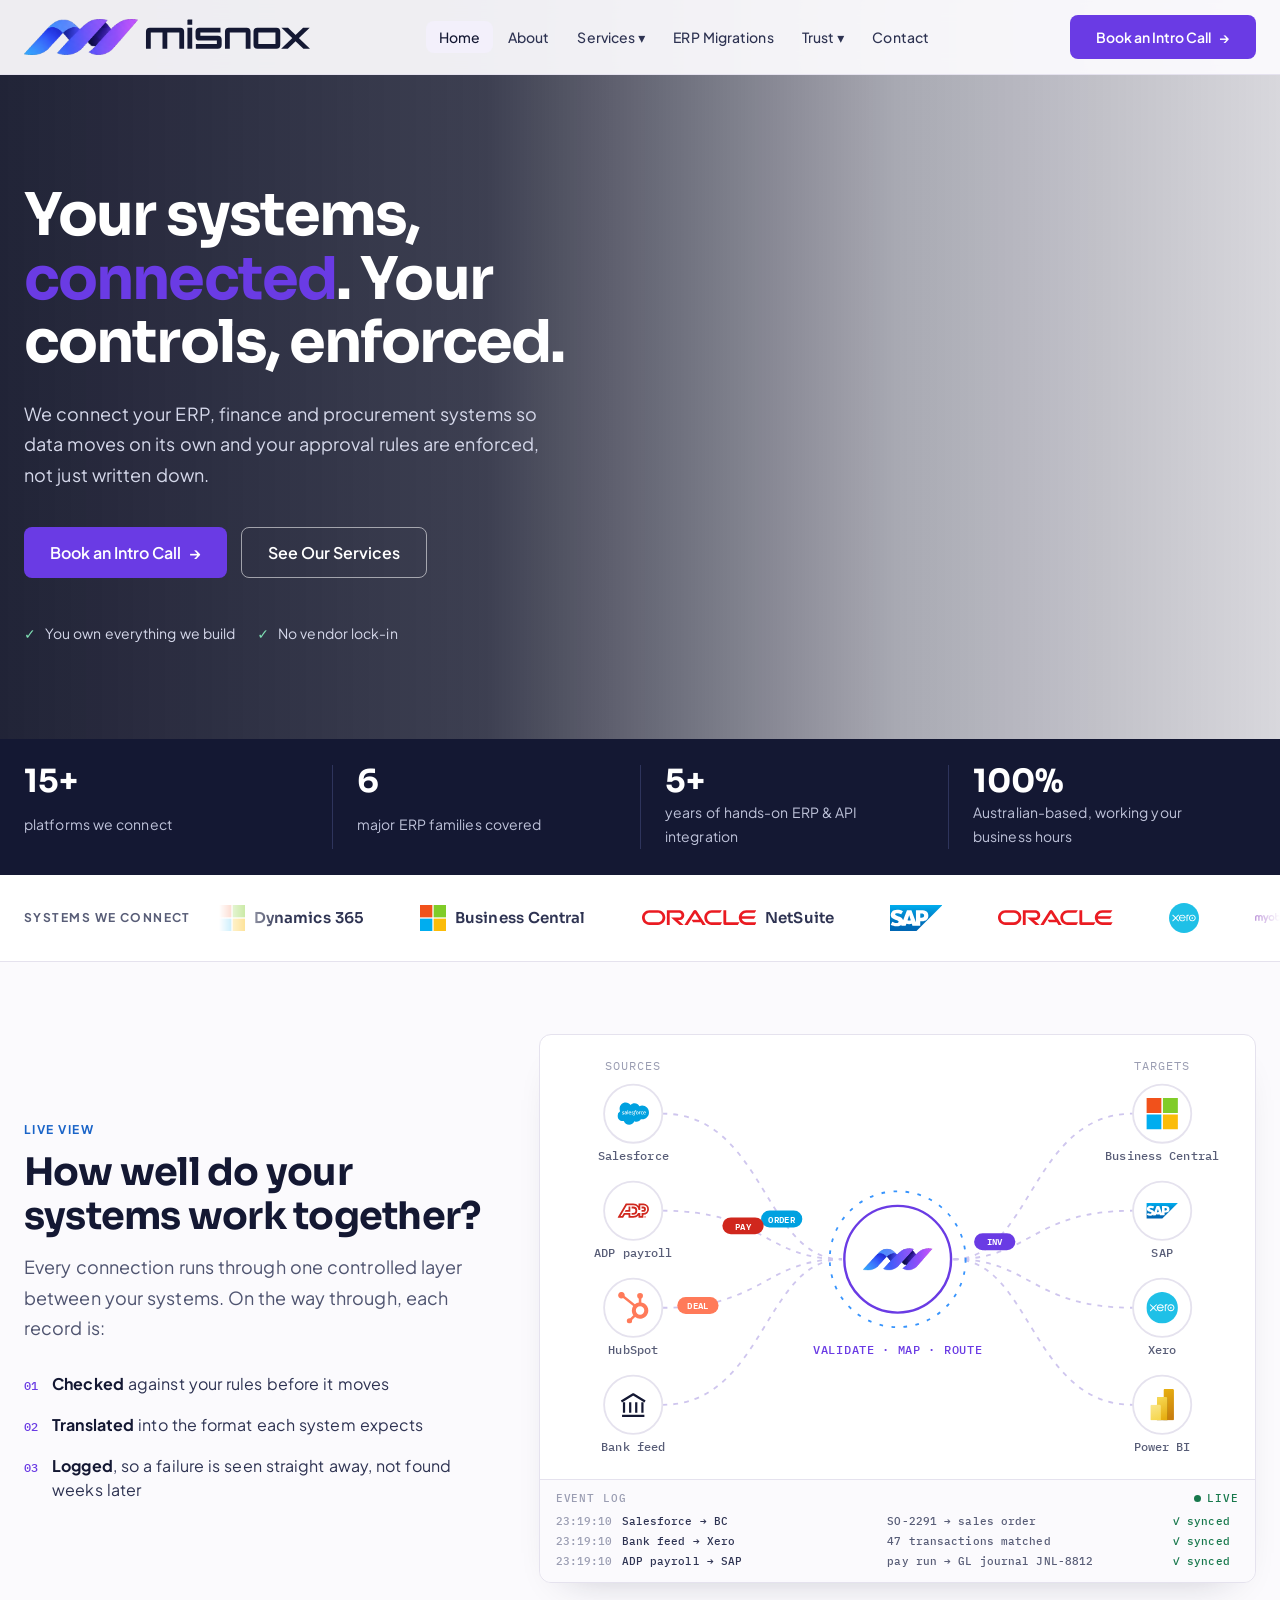
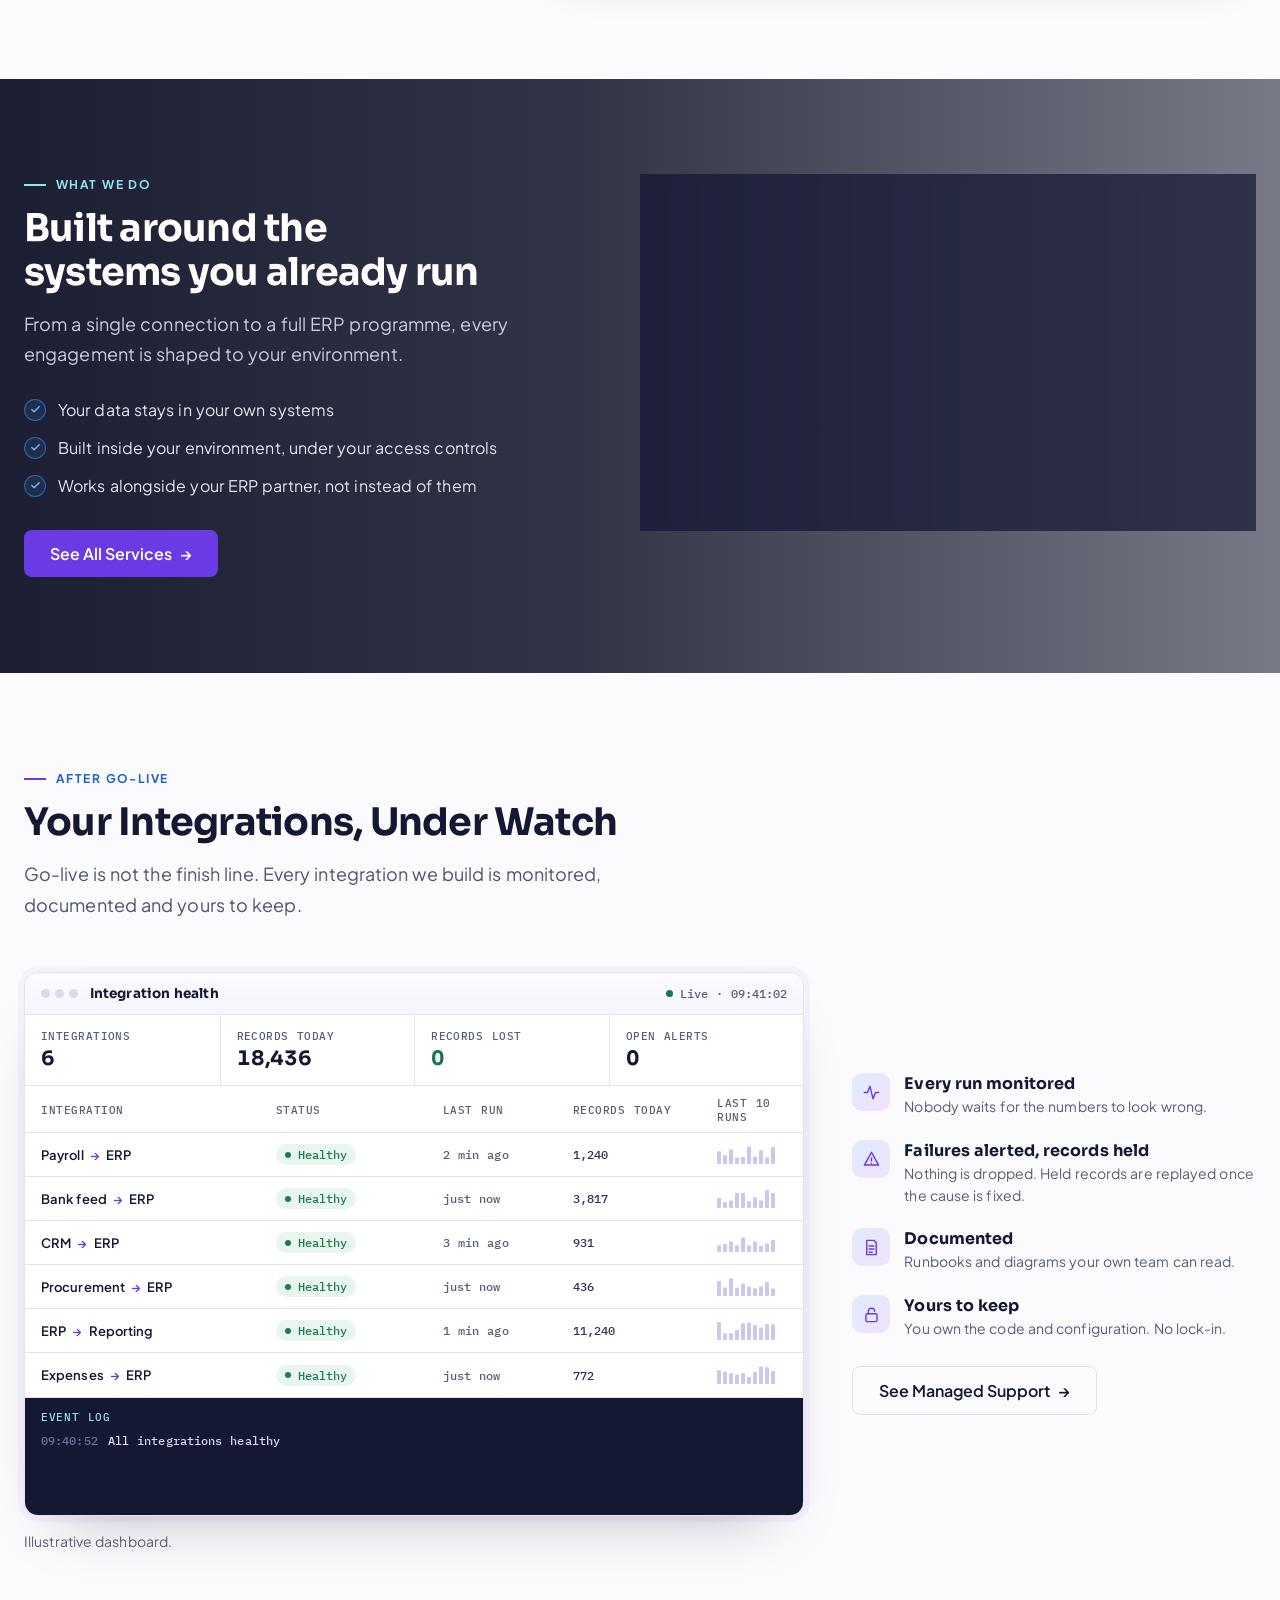
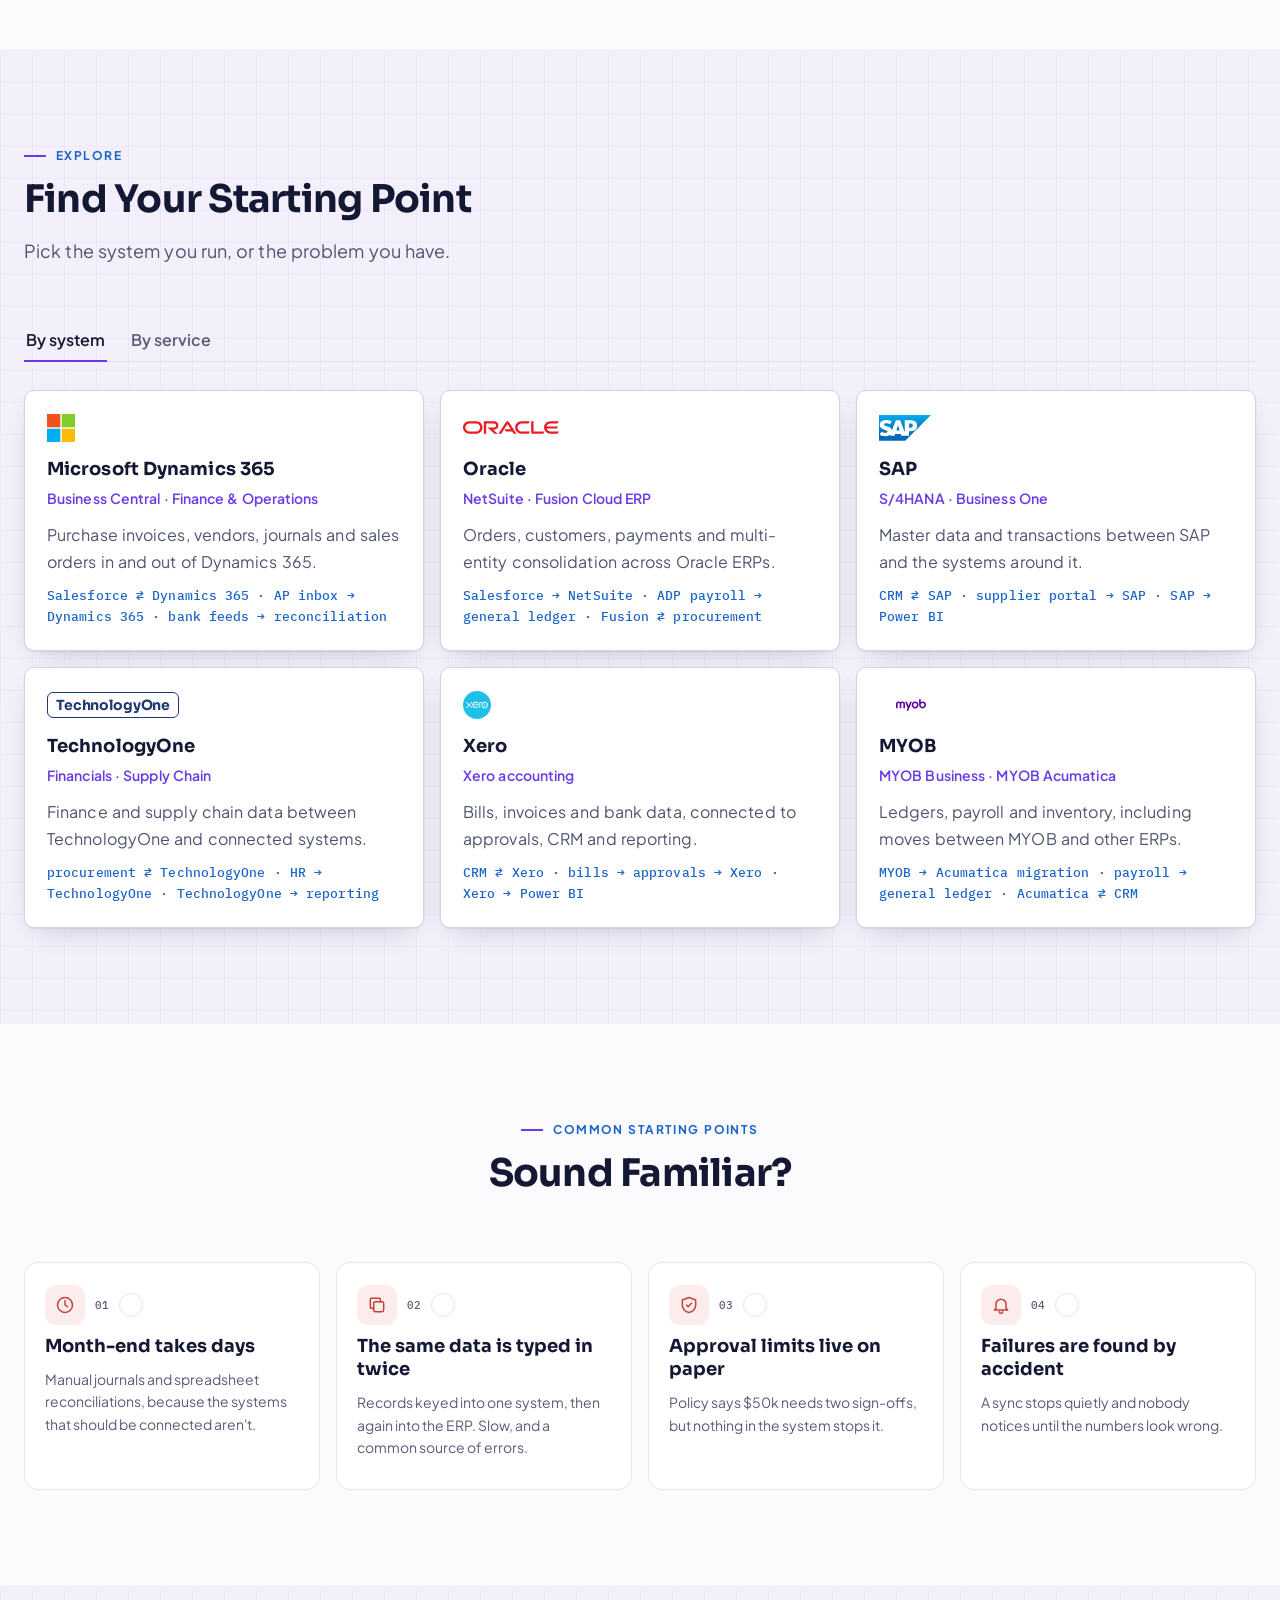
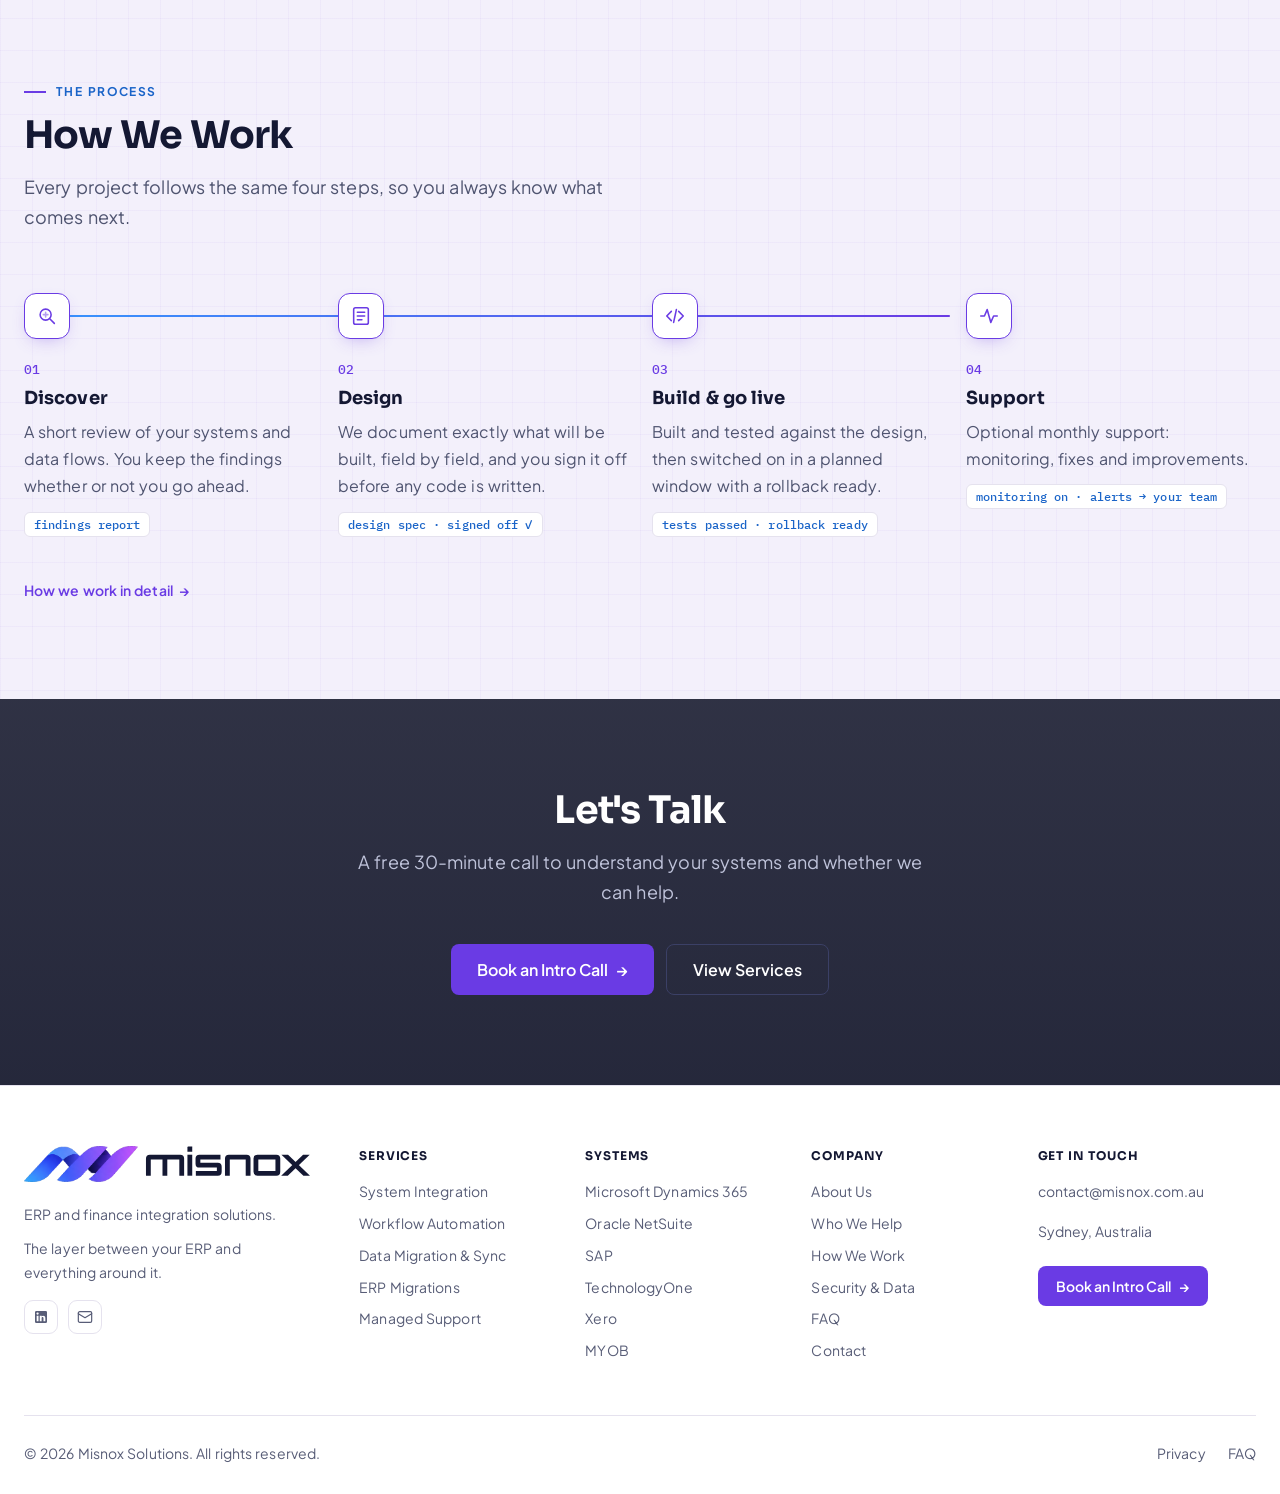
==== index.html @ 6a504295 "Sound Familiar: remove self-check bar and subtitle Co-Authored-By: Claude Opus 5.5 <noreply@anthropi" ====
<!DOCTYPE html>
<html lang="en">
<head>
<meta charset="UTF-8"/>
<meta name="viewport" content="width=device-width, initial-scale=1.0"/>
<title>Misnox Solutions | Your systems, connected</title>
<meta name="description" content="ERP and finance integration solutions."/>
<meta name="theme-color" content="#FBFAFD"/>
<link rel="apple-touch-icon" href="/brand/apple-touch-icon.png"/>
<link rel="manifest" href="/site.webmanifest"/>
<link rel="canonical" href="https://misnox.com.au/"/>

<!-- Open Graph -->
<meta property="og:type" content="website"/>
<meta property="og:site_name" content="Misnox Solutions"/>
<meta property="og:title" content="Misnox Solutions | Your systems, connected"/>
<meta property="og:description" content="ERP and finance integration solutions."/>
<meta property="og:url" content="https://misnox.com.au/"/>
<meta property="og:image" content="https://misnox.com.au/og-share-v2.png"/>
<meta property="og:image:width" content="1200"/>
<meta property="og:image:height" content="630"/>
<meta property="og:image:alt" content="Misnox Solutions — Your systems, connected. Your controls, enforced."/>
<meta property="og:locale" content="en_AU"/>

<!-- Twitter -->
<meta name="twitter:card" content="summary_large_image"/>
<meta name="twitter:title" content="Misnox Solutions | Your systems, connected"/>
<meta name="twitter:description" content="ERP and finance integration solutions."/>
<meta name="twitter:image" content="https://misnox.com.au/og-share-v2.png"/>

<!-- Favicon (inline SVG — no external file needed) -->
<link rel="icon" type="image/png" sizes="32x32" href="/brand/favicon-32.png"/>
<link rel="preconnect" href="https://fonts.googleapis.com"><link rel="preconnect" href="https://fonts.gstatic.com" crossorigin><link rel="stylesheet" href="https://fonts.googleapis.com/css2?family=Sora:wght@600;700;800&amp;family=Plus+Jakarta+Sans:wght@400;500;600;700&amp;family=IBM+Plex+Mono:wght@500&amp;display=swap">

<!-- Local business structured data -->
<script type="application/ld+json">
{
  "@context":"https://schema.org",
  "@type":"ProfessionalService",
  "name":"Misnox Solutions",
  "description":"ERP and finance system integration. We connect Dynamics 365, Business Central, NetSuite, Oracle, SAP, TechnologyOne, Xero, MYOB and other business platforms — with financial controls enforced in the workflow.",
  "url":"https://misnox.com.au/",
  "email":"contact@misnox.com.au",
  "address":{"@type":"PostalAddress","addressLocality":"Sydney","addressRegion":"NSW","addressCountry":"AU"},
  "sameAs":["https://linkedin.com/company/misnox-solutions"],
  "knowsAbout":["ERP integration","Microsoft Dynamics 365","Business Central","NetSuite","Oracle Fusion","SAP","TechnologyOne","Xero","MYOB","accounts payable automation","system integration","finance automation"],
  "hasOfferCatalog":{
    "@type":"OfferCatalog","name":"Integration Services",
    "itemListElement":[
      {"@type":"Offer","itemOffered":{"@type":"Service","name":"ERP Integration","description":"Connect ERP, finance, and procurement platforms with enforced financial controls."}},
      {"@type":"Offer","itemOffered":{"@type":"Service","name":"Data Migration & Sync","description":"Move data between platforms and keep systems in sync."}},
      {"@type":"Offer","itemOffered":{"@type":"Service","name":"Workflow Automation","description":"Invoice processing, approval routing and finance workflow automation."}},
      {"@type":"Offer","itemOffered":{"@type":"Service","name":"Managed Integration Support","description":"Monitoring, exception handling, and optimisation of live integrations."}}
    ]
  }
}
</script>
<style>
:root{--fs-xs:.75rem;--fs-sm:.875rem;--fs-base:1rem;--fs-lg:1.125rem;--fs-xl:1.25rem;--fs-h3:1.125rem;--fs-h2:clamp(1.75rem,3vw,2.375rem);--fs-h1:clamp(2rem,4vw,3rem);--fs-hero:clamp(2.5rem,4.6vw,3.75rem)}

:root{
  --bg:#FBFAFD;--bg2:#F3F0FB;--bg3:#FFFFFF;--surface:#FFFFFF;--ink:#141833;--ink2:#2E3352;--line:#E5E2EE;
  --accent:#6A3BE4;--accent2:#1A64C8;--teal:#6A3BE4;--brand-grad:linear-gradient(90deg,#3794FD,#7A4CF0);--btn-grad:linear-gradient(135deg,#0E8FA8,#6A3BE4);
  --green:#17784C;--navy:#141833;--navy2:#22274A;
  --muted:#585D77;--white:#fff;
  --r:18px;--r-sm:12px;--tr:0.3s cubic-bezier(0.4,0,0.2,1);
}
*{margin:0;padding:0;box-sizing:border-box}
html{scroll-behavior:smooth}

/* ── A11Y: focus + reduced motion ── */
:focus-visible{outline:2px solid var(--accent2);outline-offset:3px;border-radius:6px}
.sr-only{position:absolute;width:1px;height:1px;padding:0;margin:-1px;overflow:hidden;clip:rect(0,0,0,0);white-space:nowrap;border:0}
.skip-link{background:#6A3BE4!important;position:absolute;left:-9999px;top:0;z-index:2000;background:var(--accent);color:var(--ink);padding:12px 20px;border-radius:0 0 8px 0;font-weight:600;font-size:var(--fs-sm)}
.skip-link:focus{left:0}
@media(prefers-reduced-motion:reduce){
  *,*::before,*::after{animation-duration:0.01ms!important;animation-iteration-count:1!important;transition-duration:0.01ms!important;scroll-behavior:auto!important}
  .reveal{opacity:1!important;transform:none!important}
  .hero-content>*{opacity:1!important}
}
body{font-family:-apple-system,BlinkMacSystemFont,'Segoe UI',system-ui,sans-serif;background:var(--bg);color:var(--ink);line-height:1.65;-webkit-font-smoothing:antialiased}
a{text-decoration:none;color:inherit}

/* ── UTIL ── */
.container{max-width:80rem;margin:0 auto;padding:0 24px}
.eyebrow{font-size:var(--fs-xs);font-weight:600;letter-spacing:0.22em;text-transform:uppercase;color:var(--muted);margin-bottom:16px}
.section{padding:96px 0}.section-sm{padding:60px 0}

/* ── REVEAL ── */
.reveal{opacity:0;transform:translateY(34px) scale(0.985);transition:opacity 0.9s cubic-bezier(0.16,1,0.3,1),transform 0.9s cubic-bezier(0.16,1,0.3,1);will-change:opacity,transform}
.reveal.visible{opacity:1;transform:none;will-change:auto}
.reveal-delay-1{transition-delay:0.1s}.reveal-delay-2{transition-delay:0.2s}.reveal-delay-3{transition-delay:0.3s}

/* ── BUTTONS ── */
.btn{display:inline-flex;align-items:center;gap:8px;font-weight:600;font-size:var(--fs-base);padding:13px 26px;border-radius:var(--r-sm);border:none;cursor:pointer;transition:var(--tr);white-space:nowrap}
.btn-primary{background:var(--btn-grad);color:var(--ink);box-shadow:0 4px 20px rgba(122,76,240,0.35)}
.btn-primary:hover{background:linear-gradient(135deg,#12A0BB,#7A4CF0);transform:translateY(-1px);box-shadow:0 6px 26px rgba(122,76,240,0.45)}
.btn-ghost{background:var(--surface);color:var(--ink);border:1px solid var(--line)}
.btn-ghost:hover{background:var(--surface);border-color:var(--line)}
.btn-outline{background:transparent;color:var(--ink);border:1.5px solid var(--line)}
.btn-outline:hover{background:var(--surface);border-color:var(--line)}
.btn-dark{background:var(--navy);color:var(--ink)}
.btn-dark:hover{background:var(--navy2);transform:translateY(-2px)}
.btn-lg{padding:15px 32px;font-size:var(--fs-base);border-radius:14px}
.arrow{transition:transform var(--tr)}.btn:hover .arrow{transform:translateX(3px)}

/* ── NAV ── */
#main-nav{position:fixed;top:0;left:0;right:0;z-index:1000;transition:background var(--tr)}
#main-nav.scrolled{background:rgba(18,24,40,0.92);backdrop-filter:blur(20px);box-shadow:0 1px 0 rgba(20,24,51,0.08)}
.nav-inner{max-width:80rem;margin:0 auto;padding:0 24px;height:74px;display:flex;align-items:center;justify-content:space-between}
.nav-logo{display:flex;align-items:center;gap:12px;font-weight:800;font-size:var(--fs-lg)}
.logo-img{height:36px;width:auto;display:block}@media(max-width:640px){.logo-img{height:28px}}
.logo-mark{width:50px;height:50px;flex-shrink:0;display:block}
@media(max-width:640px){.nav-cta{display:none}.nav-logo{gap:9px}.logo-mark{width:34px;height:34px}.wordmark{font-size:1rem!important}.wordmark-sub{font-size:0.5rem!important;margin-top:4px!important}}
.wordmark{display:inline-flex;flex-direction:column;line-height:1;font-family:'Unbounded',-apple-system,'Segoe UI',sans-serif;font-weight:700;font-size:1.5rem;letter-spacing:0.04em;color:var(--ink)}
.wordmark-sub{font-weight:400;font-size:0.7rem;letter-spacing:0.42em;text-transform:uppercase;color:var(--ink2);margin-top:6px}
.nav-links{display:flex;align-items:center;gap:2px;list-style:none}
.nav-link{padding:7px 13px;border-radius:8px;font-size:var(--fs-sm);font-weight:500;color:var(--ink2);transition:var(--tr);cursor:pointer}
.nav-link:hover,.nav-link.active{color:var(--ink);background:var(--surface)}
.has-dropdown{position:relative}
.dropdown{position:absolute;top:calc(100%+8px);left:50%;transform:translateX(-50%) translateY(-6px);background:#0d1929;border-radius:14px;box-shadow:0 8px 32px rgba(0,0,0,0.5);padding:6px;min-width:210px;opacity:0;pointer-events:none;transition:opacity 0.2s,transform 0.2s;border:1px solid var(--line)}
.has-dropdown:hover .dropdown{opacity:1;pointer-events:auto;transform:translateX(-50%) translateY(0)}
.dropdown a{display:block;padding:9px 14px;border-radius:9px;font-size:var(--fs-sm);color:var(--ink2);font-weight:500;transition:var(--tr)}
.dropdown a:hover{background:var(--surface);color:var(--ink)}
.mobile-toggle{display:none;background:none;border:none;cursor:pointer;color:var(--ink);padding:8px}
.mobile-menu{display:none;background:#0a1220;border-top:1px solid var(--line);padding:16px 24px}
.mobile-menu a{display:block;padding:11px 0;border-bottom:1px solid var(--line);font-size:var(--fs-base);color:var(--ink2)}

/* ════════════════════════════════
   HERO — split with flow stack
════════════════════════════════ */
.hero{min-height:100vh;display:flex;align-items:center;position:relative;overflow:hidden;background:radial-gradient(ellipse 70% 60% at 75% 30%,#182036 0%,var(--bg) 60%);padding-top:74px}
.hero-glow{position:absolute;width:640px;height:640px;border-radius:50%;background:radial-gradient(circle,rgba(122,76,240,0.13) 0%,transparent 65%);right:-140px;top:8%;pointer-events:none}
.hero-glow-2{position:absolute;width:420px;height:420px;border-radius:50%;background:radial-gradient(circle,rgba(122,76,240,0.08) 0%,transparent 65%);left:-120px;bottom:5%;pointer-events:none}

.hero-split{display:grid;grid-template-columns:1.08fr 1fr;gap:72px;align-items:center;padding:72px 0;position:relative;z-index:2}

@keyframes hFadeUp{from{opacity:0;transform:translateY(26px)}to{opacity:1;transform:translateY(0)}}
.hero-left>*{opacity:0;animation:hFadeUp 0.75s cubic-bezier(0.4,0,0.2,1) forwards}
.ha0{animation-delay:0.05s}.ha1{animation-delay:0.16s}.ha2{animation-delay:0.28s}.ha3{animation-delay:0.4s}.ha4{animation-delay:0.52s}

.hero-pill{display:inline-flex;align-items:center;gap:9px;padding:7px 16px;background:var(--surface);border:1px solid var(--line);border-radius:100px;font-size:var(--fs-xs);font-weight:700;color:var(--accent2);letter-spacing:0.12em;text-transform:uppercase;margin-bottom:30px}
.hero-pill-dot{width:6px;height:6px;border-radius:50%;background:var(--accent2)}

.hero h1{font-size:clamp(2.6rem,4.8vw,4.1rem);font-weight:800;line-height:1.08;letter-spacing:-0.032em;color:var(--ink);margin-bottom:24px}
.hero h1 .hl{position:relative;white-space:nowrap;color:var(--accent2);background:var(--brand-grad);-webkit-background-clip:text;background-clip:text;-webkit-text-fill-color:transparent}
.hero h1 .hl::after{content:'';position:absolute;left:0;right:0;bottom:4px;height:9px;background:linear-gradient(90deg,rgba(55,148,253,0.22),rgba(122,76,240,0.22));border-radius:3px;z-index:-1}

.hero-sub{font-size:var(--fs-base);color:var(--muted);max-width:480px;line-height:1.75;margin-bottom:36px}
.hero-actions{display:flex;gap:14px;flex-wrap:wrap;margin-bottom:44px}

/* ── FLOW STACK (right panel) ── */
.flow-stack{position:relative;display:flex;flex-direction:column;align-items:stretch;max-width:430px;margin-left:auto;opacity:0;animation:hFadeUp 0.85s cubic-bezier(0.4,0,0.2,1) 0.45s forwards,stackFloat 8s ease-in-out 1.6s infinite}
@keyframes stackFloat{0%,100%{transform:translateY(0)}50%{transform:translateY(-10px)}}
.fs-card{background:var(--surface);border:1px solid var(--line);border-radius:14px;padding:18px 22px;backdrop-filter:blur(12px);position:relative}
.fs-head{display:flex;align-items:center;justify-content:space-between;gap:12px}
.fs-title{font-size:var(--fs-sm);font-weight:700;color:var(--ink)}
.fs-sys{font-size:var(--fs-xs);font-weight:600;letter-spacing:0.08em;text-transform:uppercase;color:var(--muted)}
.fs-badge{font-size:var(--fs-xs);font-weight:700;padding:4px 11px;border-radius:100px;white-space:nowrap}
.fs-badge.in{background:var(--surface);color:var(--muted)}
.fs-badge.ok{background:rgba(52,211,153,0.14);color:var(--green)}
.fs-hub{border-color:rgba(122,76,240,0.45);background:linear-gradient(135deg,rgba(122,76,240,0.14),rgba(122,76,240,0.08));box-shadow:0 8px 32px rgba(122,76,240,0.15)}
.fs-hub .fs-title{display:flex;align-items:center;gap:9px}
.fs-logo{width:20px;height:20px;flex-shrink:0;display:inline-block}
.fs-checks{display:flex;flex-direction:column;gap:7px;margin-top:13px;padding-top:13px;border-top:1px solid var(--line)}
.fs-check{display:flex;align-items:center;gap:9px;font-size:var(--fs-xs);color:var(--muted)}
.fs-check::before{content:'✓';width:15px;height:15px;border-radius:50%;background:rgba(52,211,153,0.15);color:var(--green);font-size:var(--fs-xs);font-weight:800;display:inline-flex;align-items:center;justify-content:center;flex-shrink:0}
/* connectors with travelling pulse */
.fs-link{width:2px;height:34px;background:var(--surface);margin:0 auto;position:relative;overflow:visible}
.fs-pulse{position:absolute;left:50%;transform:translateX(-50%);width:7px;height:7px;border-radius:50%;background:var(--accent2);box-shadow:0 0 10px rgba(55,148,253,0.8);animation:pulseDown 2.6s ease-in-out infinite}
.fs-link-2 .fs-pulse{animation-delay:1.3s}
@keyframes pulseDown{0%{top:-4px;opacity:0}12%{opacity:1}88%{opacity:1}100%{top:calc(100% - 3px);opacity:0}}
.fs-note{text-align:center;font-size:var(--fs-xs);color:var(--muted);margin-top:16px;letter-spacing:0.05em;font-style:italic}

/* Hero promise strip *//* Hero promise strip */
.hero-promises{display:flex;gap:22px;flex-wrap:wrap}
.hp-item{display:flex;align-items:center;gap:9px;font-size:var(--fs-sm);color:var(--muted)}
.hp-item::before{content:'';width:14px;height:14px;border-radius:50%;background:var(--surface);border:1px solid rgba(55,148,253,0.4);background-image:url("data:image/svg+xml,%3Csvg xmlns='http://www.w3.org/2000/svg' viewBox='0 0 24 24' fill='none' stroke='%233794FD' stroke-width='3' stroke-linecap='round' stroke-linejoin='round'%3E%3Cpolyline points='20 6 9 17 4 12'/%3E%3C/svg%3E");background-size:8px;background-repeat:no-repeat;background-position:center;flex-shrink:0}

/* ── LEAD MAGNET / SECONDARY CTA ── */
.lead-box{display:flex;align-items:center;justify-content:space-between;gap:28px;flex-wrap:wrap;background:var(--surface);border:1px solid var(--line);border-left:3px solid var(--accent);border-radius:var(--r);padding:32px 36px}
.lead-box h3{font-size:var(--fs-lg);font-weight:700;color:var(--ink);margin-bottom:6px}
.lead-box p{font-size:var(--fs-sm);color:var(--muted);line-height:1.6;max-width:520px}

details summary::-webkit-details-marker{display:none}
details[open]{border-color:var(--line)!important}
details[open] summary span{transform:rotate(45deg)}
details summary span{transition:transform 0.25s;display:inline-block}
details summary:focus-visible{outline:2px solid var(--accent2);outline-offset:4px}

/* ── STATIC PLATFORM STRIP ── */
.platform-strip{padding:20px 0;border-bottom:1px solid var(--line);background:var(--bg)}
.platform-strip .container{display:flex;align-items:baseline;gap:24px;flex-wrap:wrap;justify-content:center}
.pstrip-label{font-size:var(--fs-xs);font-weight:600;letter-spacing:0.2em;text-transform:uppercase;color:var(--muted)}
.pstrip-items{font-size:var(--fs-sm);color:var(--muted);letter-spacing:0.02em}

/* ── BENTO GRID ── *//* ── BENTO GRID ── */
.bento{display:grid;grid-template-columns:repeat(3,1fr);gap:14px}
.bcard{background:var(--surface);border:1px solid var(--line);border-radius:var(--r);padding:32px;position:relative;overflow:hidden;transition:border-color var(--tr),background var(--tr),transform var(--tr)}
.bcard:hover{border-color:var(--line);background:var(--surface);transform:translateY(-3px)}
.bcard-wide{grid-column:span 2}
.bcard-icon{width:46px;height:46px;border-radius:12px;background:var(--surface);border:1px solid var(--line);display:flex;align-items:center;justify-content:center;margin-bottom:20px;color:var(--accent)}
.bcard h3{font-size:var(--fs-base);font-weight:700;color:var(--ink);margin-bottom:10px}
.bcard p{font-size:var(--fs-sm);color:var(--muted);line-height:1.65}
.bcard-cta{display:inline-flex;align-items:center;gap:6px;font-size:var(--fs-sm);font-weight:600;color:var(--accent);margin-top:18px;transition:gap var(--tr)}
.bcard-cta:hover{gap:10px}
/* Wide card mini visual */
.bcard-visual{position:absolute;right:-10px;bottom:-10px;opacity:0.5;pointer-events:none}

/* ── PROCESS STRIP ── */
.process-strip{display:grid;grid-template-columns:repeat(4,1fr);gap:0;position:relative}
.process-strip::before{content:'';position:absolute;top:15px;left:8%;right:8%;height:1px;background:var(--surface)}
.ps-item{display:flex;flex-direction:column;align-items:center;text-align:center;padding:0 16px;position:relative}
.ps-num{font-size:2rem;font-weight:200;color:var(--accent2);line-height:1;margin-bottom:18px;font-variant-numeric:tabular-nums}
.ps-item h3{font-size:var(--fs-base);font-weight:700;color:var(--ink);margin-bottom:8px}
.ps-item p{font-size:var(--fs-sm);color:var(--muted);line-height:1.6}

/* ── SECTION STYLES ── */
h2.st{font-size:clamp(1.8rem,3.4vw,2.6rem);font-weight:700;color:var(--ink);letter-spacing:-0.028em;line-height:1.14;margin-bottom:14px}
.sd{font-size:var(--fs-base);color:var(--muted);max-width:560px;line-height:1.7}
.sh{margin-bottom:52px}.sh.c{text-align:center;display:flex;flex-direction:column;align-items:center}
.sh.c::before{content:'';width:34px;height:3px;border-radius:2px;background:linear-gradient(90deg,var(--accent),var(--teal));margin-bottom:18px}
.sh.c .sd{text-align:center}

/* ── PLATFORM BADGES ── */
.pf-badge{width:36px;height:36px;border-radius:10px;display:inline-flex;align-items:center;justify-content:center;background:var(--surface);border:1px solid var(--line);flex-shrink:0}
.pf-badge svg{display:block}
.pf-badge-txt{font-weight:800;color:var(--ink);letter-spacing:0.02em;line-height:1}
.pf-badge-sm{width:28px;height:28px;border-radius:8px}
.pf-grid{display:grid;grid-template-columns:repeat(2,minmax(0,1fr));gap:12px}
@media(max-width:768px){.pf-grid{grid-template-columns:1fr}}
.pf-pair{display:inline-flex;gap:6px;flex-shrink:0}
.pf-head{display:flex;align-items:center;gap:13px;margin-bottom:12px}
.pf-head h3{margin-bottom:0!important}

/* ── CHECKLIST ── */
.ck-grid{display:grid;grid-template-columns:1fr 1fr;gap:0 56px;border-top:1px solid var(--line)}
.ck-item{display:flex;align-items:flex-start;gap:14px;padding:18px 0;background:transparent;border:none;border-bottom:1px solid var(--line);border-radius:0;transition:padding-left 0.25s ease}
.ck-item:hover{padding-left:8px}
.ck-icon{width:20px;height:20px;border-radius:6px;background:transparent;border:1px solid rgba(55,148,253,0.45);display:flex;align-items:center;justify-content:center;flex-shrink:0;margin-top:2px}
.ck-icon svg{width:10px;height:10px;stroke:var(--accent2);stroke-width:2.2;fill:none;stroke-linecap:round;stroke-linejoin:round}
.ck-item strong{display:block;font-size:var(--fs-sm);font-weight:700;color:var(--ink);margin-bottom:2px}
.ck-item span{font-size:var(--fs-xs);color:var(--muted);line-height:1.5}

/* ── WHY 3-UP ── */
.why-grid{display:grid;grid-template-columns:repeat(3,1fr);gap:14px}
.why-card{background:var(--surface);border:1px solid var(--line);border-radius:var(--r);padding:32px;transition:var(--tr)}
.why-card:hover{border-color:var(--line);background:var(--surface)}
.why-card h3{font-size:var(--fs-base);font-weight:700;color:var(--ink);margin-bottom:10px;margin-top:18px}
.why-card p{font-size:var(--fs-sm);color:var(--muted);line-height:1.65}

/* ── CTA BAND ── */
.cta-band{padding:90px 0;position:relative;overflow:hidden;background:linear-gradient(135deg,#1a2140 0%,#232a52 100%);border-top:1px solid var(--line)}
.cta-band::before{content:'';position:absolute;inset:0;background-image:radial-gradient(rgba(55,148,253,0.14) 1px,transparent 1px);background-size:26px 26px;mask-image:radial-gradient(ellipse 70% 80% at 50% 50%,black 0%,transparent 100%);pointer-events:none}
.cta-band::after{content:none}
.cta-inner{position:relative;z-index:1;text-align:center;max-width:600px;margin:0 auto}
.cta-inner h2{font-size:clamp(1.75rem,3vw,2.5rem);font-weight:800;color:var(--ink);letter-spacing:-0.02em;margin-bottom:14px}
.cta-inner p{font-size:var(--fs-lg);color:var(--muted);margin-bottom:36px;line-height:1.7}
.cta-btns{display:flex;gap:12px;justify-content:center;flex-wrap:wrap}

/* ── GLASS CARD (dark sections) ── */
.glass-card{background:var(--surface);border:1px solid var(--line);border-radius:var(--r);padding:32px;transition:var(--tr)}
.glass-card:hover{background:var(--surface);border-color:var(--line);transform:translateY(-4px)}
.glass-card h3{font-size:var(--fs-base);font-weight:700;color:var(--ink);margin-bottom:10px}
.glass-card p{font-size:var(--fs-sm);color:var(--muted);line-height:1.65}

/* ── GRID UTILS ── */
.grid-3{display:grid;grid-template-columns:repeat(3,1fr);gap:20px}
.grid-2{display:grid;grid-template-columns:repeat(2,1fr);gap:20px}
.split{display:grid;grid-template-columns:1fr 1fr;gap:64px;align-items:center}
.split.r{direction:rtl}.split.r>*{direction:ltr}

/* ── MISC ── */
.chips{display:flex;flex-wrap:wrap;gap:8px;margin-top:20px}
.chip{display:inline-flex;align-items:center;gap:6px;padding:6px 13px;border-radius:100px;background:var(--surface);border:1px solid var(--line);font-size:var(--fs-xs);font-weight:500;color:var(--ink2)}
.chip::before{content:'';width:4px;height:4px;border-radius:50%;background:var(--accent2);flex-shrink:0}
.feature-list{list-style:none;display:flex;flex-direction:column;gap:11px}
.feature-list li{display:flex;align-items:flex-start;gap:11px;font-size:var(--fs-base);color:var(--muted)}
.feature-list li::before{content:'';width:20px;height:20px;border-radius:50%;background:var(--accent);flex-shrink:0;margin-top:2px;background-image:url("data:image/svg+xml,%3Csvg xmlns='http://www.w3.org/2000/svg' viewBox='0 0 20 20' fill='white'%3E%3Cpath fill-rule='evenodd' d='M16.707 5.293a1 1 0 010 1.414l-8 8a1 1 0 01-1.414 0l-4-4a1 1 0 011.414-1.414L8 12.586l7.293-7.293a1 1 0 011.414 0z' clip-rule='evenodd'/%3E%3C/svg%3E");background-size:12px;background-repeat:no-repeat;background-position:center}
.steps{display:flex;flex-direction:column;gap:0}
.step{display:flex;gap:20px;position:relative;padding-bottom:28px}
.step:last-child{padding-bottom:0}
.step:not(:last-child)::after{content:'';position:absolute;left:18px;top:44px;bottom:4px;width:1px;background:var(--surface)}
.step-num{width:38px;height:38px;border-radius:10px;background:var(--surface);border:1px solid var(--line);color:var(--ink2);font-weight:700;font-size:var(--fs-sm);display:flex;align-items:center;justify-content:center;flex-shrink:0}
.step-body h3{font-size:var(--fs-base);font-weight:700;color:var(--ink);margin-bottom:4px}
.step-body p{font-size:var(--fs-sm);color:var(--muted);line-height:1.6}
.platform-tags{display:flex;flex-wrap:wrap;gap:10px}
.platform-tag{padding:7px 17px;background:var(--surface);border:1px solid var(--line);border-radius:100px;font-size:var(--fs-xs);font-weight:600;color:var(--muted);transition:var(--tr)}
.platform-tag:hover{border-color:var(--accent);color:var(--accent)}
.num-card{background:var(--surface);border:1px solid var(--line);border-radius:var(--r);padding:28px}
.num-card:hover{border-color:var(--line);transform:translateY(-3px)}
.num-card{transition:var(--tr)}
.num-card .num{font-size:var(--fs-xs);font-weight:800;letter-spacing:0.08em;color:var(--accent);margin-bottom:8px;text-transform:uppercase}
.num-card h3{font-size:var(--fs-base);font-weight:700;color:var(--ink);margin-bottom:6px}
.num-card p{font-size:var(--fs-sm);color:var(--muted);line-height:1.65}
.card{background:var(--surface);border:1px solid var(--line);border-radius:var(--r);padding:28px;transition:var(--tr)}
.card:hover{border-color:var(--line);transform:translateY(-3px)}
.card h3{font-size:var(--fs-base);font-weight:700;color:var(--ink);margin-bottom:8px}
.card p{font-size:var(--fs-sm);color:var(--muted);line-height:1.65}
.card-link{display:inline-flex;align-items:center;gap:6px;font-size:var(--fs-sm);font-weight:600;color:var(--accent);margin-top:14px;transition:gap var(--tr)}
.card-link:hover{gap:10px}
.card-icon{width:44px;height:44px;border-radius:11px;background:var(--surface);border:1px solid var(--line);display:flex;align-items:center;justify-content:center;margin-bottom:18px;color:var(--accent)}
.outcome-card{border-radius:var(--r);border:1px solid var(--line);padding:26px;background:var(--surface);transition:var(--tr)}
.outcome-card:hover{border-color:var(--line);transform:translateY(-3px)}
.outcome-card h3{font-size:var(--fs-base);font-weight:700;color:var(--ink);margin-bottom:7px}
.outcome-card p{font-size:var(--fs-sm);color:var(--muted);line-height:1.65}

/* ── PAGE HERO ── */
.page-hero{padding:140px 0 72px;background:var(--navy);position:relative;overflow:hidden}
.page-hero::before{content:'';position:absolute;width:600px;height:600px;border-radius:50%;background:radial-gradient(circle,rgba(122,76,240,0.08) 0%,transparent 65%);right:-100px;top:-100px;pointer-events:none}
.page-hero-content{position:relative;z-index:1;max-width:680px}
.page-hero .eyebrow{color:var(--accent2)}
.page-hero h1{font-size:clamp(1.9rem,4vw,3rem);font-weight:800;color:var(--ink);letter-spacing:-0.03em;line-height:1.1;margin-bottom:18px}
.page-hero p{font-size:var(--fs-lg);color:var(--muted);line-height:1.7;max-width:560px}
.section-dark{background:var(--navy);color:var(--ink)}
.section-alt{background:var(--bg2)}
label{display:block;font-size:var(--fs-sm);font-weight:600;color:var(--ink2);margin-bottom:7px}
input,select,textarea{width:100%;padding:12px 15px;border:1px solid var(--line);border-radius:10px;font-size:var(--fs-base);font-family:inherit;color:var(--ink);background:var(--surface);transition:border-color var(--tr),background var(--tr),box-shadow var(--tr);outline:none}
input::placeholder,textarea::placeholder{color:var(--muted)}
input:hover,select:hover,textarea:hover{border-color:var(--line);background:var(--surface)}
input:focus,select:focus,textarea:focus{border-color:var(--accent);background:var(--surface);box-shadow:0 0 0 3px rgba(122,76,240,0.14)}
select{appearance:none;-webkit-appearance:none;background-image:url("data:image/svg+xml,%3Csvg xmlns='http://www.w3.org/2000/svg' viewBox='0 0 24 24' fill='none' stroke='%233794FD' stroke-width='2' stroke-linecap='round'%3E%3Cpolyline points='6 9 12 15 18 9'/%3E%3C/svg%3E");background-repeat:no-repeat;background-position:right 14px center;background-size:16px;padding-right:40px;cursor:pointer}
select option{background:#0d1929;color:var(--ink)}
.form-note{font-size:var(--fs-xs);color:var(--muted);margin-top:14px;line-height:1.6}
textarea{resize:vertical;min-height:130px}
.form-grid{display:grid;grid-template-columns:1fr 1fr;gap:16px}
.form-full{grid-column:1/-1}
.contact-info-card{background:var(--navy);border-radius:var(--r);padding:36px;height:100%}
.contact-info-card h3{font-size:var(--fs-lg);font-weight:700;color:var(--ink);margin-bottom:22px}
.contact-item{display:flex;gap:14px;margin-bottom:20px}
.contact-item-icon{width:36px;height:36px;background:var(--surface);border-radius:9px;display:flex;align-items:center;justify-content:center;flex-shrink:0}
.contact-item-text p:first-child{font-size:var(--fs-xs);color:var(--muted);font-weight:500;margin-bottom:2px}
.contact-item-text a,.contact-item-text p:last-child{font-size:var(--fs-base);color:var(--ink2);font-weight:500}
.expect-list{margin-top:26px;padding-top:26px;border-top:1px solid var(--line)}
.expect-list h4{font-size:var(--fs-sm);font-weight:700;color:var(--muted);letter-spacing:0.06em;text-transform:uppercase;margin-bottom:12px}
.expect-item{display:flex;gap:10px;margin-bottom:9px;font-size:var(--fs-sm);color:var(--ink2)}
.expect-item::before{content:'✓';color:var(--accent2);font-weight:700;flex-shrink:0}

/* ── FOOTER ── */
footer{background:#0d1220;color:var(--muted);padding:60px 0 28px}
.footer-grid{display:grid;grid-template-columns:2fr 1fr 1fr 1.5fr;gap:44px;margin-bottom:44px}
.footer-brand p{font-size:var(--fs-sm);line-height:1.7;max-width:270px;margin-top:14px}
.footer-col h4{font-size:var(--fs-xs);font-weight:700;color:var(--muted);letter-spacing:0.07em;text-transform:uppercase;margin-bottom:14px}
.footer-col a{display:block;font-size:var(--fs-sm);margin-bottom:8px;color:var(--muted);transition:color var(--tr)}
.footer-col a:hover{color:var(--accent2)}
.footer-contact-item{display:flex;align-items:center;gap:7px;margin-bottom:8px;font-size:var(--fs-sm)}
.footer-bottom{border-top:1px solid var(--line);padding-top:26px;display:flex;justify-content:space-between;align-items:center;flex-wrap:wrap;gap:12px;font-size:var(--fs-xs)}
.footer-bottom-links{display:flex;gap:22px}
.footer-bottom-links a{color:var(--muted);transition:color var(--tr)}
.footer-bottom-links a:hover{color:var(--muted)}

/* ── RESPONSIVE ── */
@media(max-width:1024px){.hero-split{grid-template-columns:1fr;gap:52px}.flow-stack{margin:0 auto}.bento{grid-template-columns:repeat(2,1fr)}.bcard-wide{grid-column:span 2}.why-grid{grid-template-columns:repeat(2,1fr)}.process-strip{grid-template-columns:repeat(2,1fr);gap:32px}.process-strip::before{display:none}.footer-grid{grid-template-columns:1fr 1fr;gap:28px}.split{grid-template-columns:1fr;gap:40px}.split.r{direction:ltr}.grid-3{grid-template-columns:repeat(2,1fr)}}
@media(max-width:768px){
  .section{padding:56px 0}.section-sm{padding:44px 0}
  .container{padding:0 20px}
  .hero h1{font-size:2.2rem}
  .hero-sub{font-size:var(--fs-base)}
  .hero-split{grid-template-columns:1fr;gap:48px;padding:56px 0}
  .flow-stack{margin:0 auto;max-width:400px}
  .hero-promises{gap:12px 20px}
  .nav-links,.nav-cta{display:none}.mobile-toggle{display:flex}
  .bento{grid-template-columns:1fr}.bcard-wide{grid-column:span 1}
  .why-grid{grid-template-columns:1fr}
  .grid-3,.grid-2{grid-template-columns:1fr}
  .form-grid{grid-template-columns:1fr}
  .footer-grid{grid-template-columns:1fr 1fr}
  .ck-grid{grid-template-columns:1fr;gap:0}
  .process-strip{grid-template-columns:1fr;gap:36px}
  .lead-box{flex-direction:column;align-items:flex-start;padding:26px}
  .hero-actions{flex-direction:column;width:100%;max-width:340px}
  .hero-actions .btn{width:100%;justify-content:center}
  .sh{margin-bottom:38px}
  h2.st{font-size:1.65rem}
  .page-hero{padding:120px 0 56px}
  .cta-band{padding:64px 0}
  .platform-strip .container{gap:12px}
  .pstrip-items{font-size:var(--fs-xs);line-height:1.9}
}
@media(max-width:560px){
  .hero-promises{flex-direction:column;gap:10px}
  .fs-card{padding:15px 17px}
}
@media(max-width:480px){.footer-grid{grid-template-columns:1fr}.hero h1{font-size:2rem}.container{padding:0 16px}.btn-lg{padding:14px 24px;font-size:var(--fs-sm)}.card,.bcard,.why-card{padding:22px}}

/* ── Look & feel refresh (Nov 2026) ── */
h1,h2,h3,h4,.st{font-family:'Sora',-apple-system,BlinkMacSystemFont,'Segoe UI',system-ui,sans-serif}
h1,.st,.page-hero h1{letter-spacing:-0.022em}
/* lifted navy band to break the dark */
.section-light{background:linear-gradient(180deg,#1C2543 0%,#212B4D 100%);border-top:1px solid rgba(122,76,240,0.18);border-bottom:1px solid rgba(122,76,240,0.18);position:relative}
.section-light::before{content:'';position:absolute;inset:0;background:radial-gradient(ellipse 60% 50% at 50% 0%,rgba(55,148,253,0.08),transparent 70%);pointer-events:none}
.section-light .container{position:relative}
.section-light .why-card{background:var(--surface);border:1px solid var(--line)}
.section-light .why-card:hover{border-color:rgba(122,76,240,0.45);box-shadow:0 8px 28px rgba(0,0,0,0.25)}
.section-light .sd,.section-light .why-card p{color:var(--muted)}
/* integration hub diagram */
.hub{display:grid;grid-template-columns:1fr 70px minmax(220px,260px) 70px 1fr;align-items:center;gap:0;margin-top:8px}
.hub-col{display:flex;flex-direction:column;gap:10px}
.hub-label{font-size:var(--fs-xs);font-weight:700;letter-spacing:0.16em;text-transform:uppercase;color:var(--muted);margin-bottom:4px}
.hub-node{display:flex;align-items:center;gap:12px;padding:10px 14px;background:var(--surface);border:1px solid var(--line);border-radius:12px;font-size:var(--fs-sm);color:var(--ink2);font-weight:600}
.hub-node .ic{color:var(--accent2);display:inline-flex}
.hub-wire{height:2px;background:linear-gradient(90deg,rgba(55,148,253,0.15),rgba(122,76,240,0.55),rgba(55,148,253,0.15));position:relative;overflow:hidden}
.hub-wire::after{content:'';position:absolute;top:-2px;left:-20%;width:20%;height:6px;border-radius:3px;background:#3794FD;box-shadow:0 0 10px #3794FD;animation:wire 2.6s linear infinite}
.hub-wire.rev::after{animation-direction:reverse}
@keyframes wire{to{left:110%}}
.hub-core{text-align:center;padding:30px 22px;border-radius:22px;background:radial-gradient(circle at 50% 30%,rgba(122,76,240,0.22),rgba(55,148,253,0.06) 70%);border:1px solid rgba(122,76,240,0.4);box-shadow:0 0 60px rgba(122,76,240,0.18)}
.hub-core svg{width:64px;height:64px;display:block;margin:0 auto 14px}
.hub-core strong{display:block;font-family:'Sora',sans-serif;font-size:var(--fs-base);color:var(--ink);margin-bottom:6px}
.hub-core small{display:block;font-size:var(--fs-xs);color:var(--muted);line-height:1.6}
@media(max-width:900px){.hub{grid-template-columns:1fr;gap:14px}.hub-wire{height:28px;width:2px;margin:0 auto;background:linear-gradient(180deg,rgba(55,148,253,0.15),rgba(122,76,240,0.55),rgba(55,148,253,0.15))}.hub-wire::after{display:none}}
@media(prefers-reduced-motion:reduce){.hub-wire::after{animation:none;display:none}}
/* plain list instead of card grid */
.plist{display:grid;grid-template-columns:repeat(2,minmax(0,1fr));gap:0 48px;max-width:980px;margin:0 auto}
.plist-item{display:flex;gap:18px;padding:24px 0;border-top:1px solid var(--line)}
.plist-num{font-family:'Sora',sans-serif;font-size:var(--fs-sm);font-weight:700;color:var(--accent2);min-width:26px;padding-top:2px}
.plist-item h3{font-size:var(--fs-base);color:var(--ink);margin-bottom:6px}
.plist-item p{font-size:var(--fs-sm);color:var(--muted);line-height:1.65}
@media(max-width:768px){.plist{grid-template-columns:1fr}}
/* commitments as a quiet row */
.qrow{display:grid;grid-template-columns:repeat(4,minmax(0,1fr));gap:32px}
.qrow-item .card-icon{margin-bottom:16px}
.qrow-item h3{font-size:var(--fs-base);color:var(--ink);margin-bottom:8px}
.qrow-item p{font-size:var(--fs-sm);color:var(--muted);line-height:1.65}
@media(max-width:900px){.qrow{grid-template-columns:repeat(2,minmax(0,1fr))}}
@media(max-width:560px){.qrow{grid-template-columns:1fr}}

/* ── Light redesign (Nov 2026): calm light base, navy ink, logo violet for the main action only ── */
body{font-family:'Plus Jakarta Sans',-apple-system,'Segoe UI',system-ui,sans-serif;background:var(--bg);color:var(--ink)}
.reveal,.hero-left>*,.flow-stack{opacity:1!important;transform:none!important;animation:none!important;transition:none!important}
.hero-glow,.hero-glow-2,.page-hero::before,.cta-band::before,.section-light::before{display:none!important}
.eyebrow{color:var(--accent2);font-family:'IBM Plex Mono',ui-monospace,monospace;font-weight:500;letter-spacing:.04em;text-transform:none;font-size:var(--fs-xs)}
.btn{border-radius:8px}
.btn-lg{border-radius:8px;padding:14px 26px}
.btn-primary,.btn-primary:hover{background:var(--accent);color:#fff;box-shadow:none;transform:none}
.btn-primary:hover{background:#4E25C2}
.btn-ghost,.btn-outline{background:transparent;color:var(--ink);border:1px solid var(--line)}
.btn-ghost:hover,.btn-outline:hover{background:transparent;border-color:var(--ink)}
:focus-visible{outline-color:var(--accent)}
#main-nav{background:rgba(251,250,253,.94);backdrop-filter:blur(10px);border-bottom:1px solid var(--line)}
#main-nav.scrolled{background:rgba(251,250,253,.97);box-shadow:none}
.wordmark{color:var(--ink)}.wordmark-sub{color:var(--muted)}
.nav-link{color:var(--ink2)}.nav-link:hover,.nav-link.active{color:var(--ink);background:var(--bg2)}
.dropdown{background:var(--surface);border:1px solid var(--line);box-shadow:0 12px 32px -12px rgba(20,24,51,.25)}
.dropdown a{color:var(--ink2)}.dropdown a:hover{background:var(--bg2);color:var(--ink)}
.mobile-toggle{color:var(--ink)}
.mobile-menu{background:var(--surface);border-top:1px solid var(--line)}
.mobile-menu a{color:var(--ink2);border-bottom-color:var(--line)}
h2.st{color:var(--ink)}.sd{color:var(--muted)}
.sh.c::before{display:none}
.section-alt{background:var(--bg2)}
.section-light{background:var(--bg2);border:0}
.section-light .why-card{background:var(--surface);border:1px solid var(--line)}
.section-light .sd,.section-light .why-card p{color:var(--muted)}
.bcard,.why-card,.card,.num-card,.outcome-card,.glass-card{background:var(--surface);border:1px solid var(--line);border-radius:10px}
.bcard:hover,.why-card:hover,.card:hover,.num-card:hover,.outcome-card:hover,.glass-card:hover{transform:none;background:var(--surface);border-color:#CFC8E6;box-shadow:none}
.glass-card h3{color:var(--ink)}.glass-card p{color:var(--muted)}
.bcard-icon,.card-icon{background:var(--bg2);border:0;color:var(--accent)}
.chip,.platform-tag{background:var(--surface);border:1px solid var(--line);color:var(--ink2)}
.chip::before{background:var(--accent2)}
.ps-num{color:var(--accent);font-weight:500;font-family:'IBM Plex Mono',monospace}
.step-num{background:var(--surface);border:1px solid var(--line);color:var(--ink)}
.page-hero{background:var(--bg2);border-bottom:1px solid var(--line);padding:132px 0 64px}
.page-hero .eyebrow{color:var(--accent2)}
.page-hero h1{color:var(--ink)}.page-hero p{color:var(--muted)}
.section-dark{background:var(--bg2);color:var(--ink)}
.cta-band{background:var(--navy);border:0}
.cta-inner h2{color:#fff}.cta-inner p{color:#BFC3DA}
.cta-band .btn-ghost,.cta-band .btn-outline{color:#fff;border-color:#3B4066}
.cta-band .btn-ghost:hover,.cta-band .btn-outline:hover{border-color:#fff}
.contact-info-card{background:var(--surface);border:1px solid var(--line)}
.contact-info-card h3{color:var(--ink)}
.contact-item-icon{background:var(--bg2)}
.expect-item::before{color:var(--green)}
label{color:var(--ink2)}
input,select,textarea{color:var(--ink);background:var(--surface);border:1px solid #D6D2E2}
input:hover,select:hover,textarea:hover{background:var(--surface);border-color:#B9B3CF}
input:focus,select:focus,textarea:focus{background:var(--surface);box-shadow:0 0 0 3px rgba(106,59,228,.14)}
input::placeholder,textarea::placeholder{color:#9A9DB2}
select option{background:#fff;color:var(--ink)}
footer{background:var(--surface);color:var(--muted);border-top:1px solid var(--line)}
.footer-col h4{color:var(--ink)}.footer-col a,.footer-bottom-links a{color:var(--muted)}
.footer-col a:hover,.footer-bottom-links a:hover{color:var(--accent)}
.pf-badge{background:var(--surface);border:1px solid var(--line)}
.hub-node{background:var(--surface);border:1px solid var(--line);color:var(--ink)}
.hub-wire{background:#CFC8E6}.hub-wire::after{display:none}
.hub-core{background:var(--surface);border:1.5px solid var(--accent);box-shadow:none}
.hub-core strong{color:var(--ink)}.hub-core small{color:var(--muted)}
.plist-num{display:none}
.plist-item{border-top-color:var(--line)}
details{background:var(--surface)!important;border-color:var(--line)!important}
/* home: hero, health check, flow, explorer */
.hero{min-height:0;background:var(--bg);padding-top:74px;display:block}
.hero-split{padding:72px 0 64px;gap:56px}
.hero h1{color:var(--ink);font-weight:700}
.hero h1 em{font-style:normal;color:var(--accent)}
.hero-sub{color:var(--muted);font-size:var(--fs-lg)}
.hp-item{color:var(--muted)}
.hp-item::before{content:'✓';background:none;border:0;color:var(--green);font-weight:700;width:auto;height:auto}
.hc{background:var(--surface);border:1px solid var(--line);border-radius:12px;box-shadow:0 18px 40px -24px rgba(20,24,51,.25);overflow:hidden}
.hc-head{display:flex;justify-content:space-between;align-items:center;padding:18px 22px;border-bottom:1px solid var(--line)}
.hc-head b{font:600 15px 'Sora',sans-serif;color:var(--ink)}
.mono{font:500 12px/1.4 'IBM Plex Mono',ui-monospace,monospace;color:var(--muted);letter-spacing:.02em}
.hc-steps{display:grid;grid-template-columns:repeat(4,1fr);gap:6px;padding:14px 22px 0}
.hc-steps i{height:3px;border-radius:2px;background:var(--line)}.hc-steps i.on{background:var(--accent)}
.hc-body{padding:20px 22px 22px;display:grid;gap:14px}
.hc-body h3{font-size:var(--fs-lg);line-height:1.35;color:var(--ink)}
.hc-why{color:var(--muted);font-size:var(--fs-sm)}
.hc-opts{display:grid;gap:8px}
.hc-opt{display:flex;align-items:center;gap:12px;width:100%;text-align:left;font:500 .95rem 'Plus Jakarta Sans',sans-serif;color:var(--ink);background:var(--surface);border:1px solid var(--line);border-radius:8px;padding:12px 14px;cursor:pointer}
.hc-opt:hover{border-color:var(--accent);background:var(--bg2)}
.hc-opt::before{content:'';width:14px;height:14px;border-radius:50%;border:1.5px solid #B9B4CC;flex:none}
.hc-next{border-top:1px solid var(--line);padding:14px 22px 18px;display:grid;gap:6px;background:var(--bg)}
.hc-next p{font-size:var(--fs-sm);color:var(--muted)}.hc-next span{font-family:'IBM Plex Mono',monospace;color:var(--accent);margin-right:8px}
.hc-meter{display:flex;gap:4px}.hc-meter i{flex:1;height:8px;border-radius:2px;background:var(--line)}.hc-meter i.on{background:#A8551B}
.hc-body ul{padding-left:18px;display:grid;gap:6px;color:var(--muted);font-size:var(--fs-sm)}
.hc-row{display:flex;gap:14px;flex-wrap:wrap;align-items:center;margin-top:4px}
.hc-link{background:none;border:0;color:var(--accent);font:500 .9rem 'Plus Jakarta Sans',sans-serif;cursor:pointer;padding:0}
.sys-strip{border-top:1px solid var(--line);border-bottom:1px solid var(--line);background:var(--surface)}
.sys-strip .container{display:flex;flex-wrap:wrap;align-items:center;gap:10px 30px;padding-top:22px;padding-bottom:22px}
.sys-strip b{font:600 15px 'Sora',sans-serif;color:var(--ink2)}
.iflow{display:grid;grid-template-columns:1fr 44px 1.25fr 44px 1fr;align-items:stretch}
.inode{background:var(--surface);border:1px solid var(--line);border-radius:10px;padding:20px;display:grid;gap:10px;align-content:start;min-width:0}
.inode.core{border:1.5px solid var(--accent)}
.inode h3{font-size:var(--fs-base);color:var(--ink);display:flex;align-items:center;gap:7px}
.kv{display:grid;grid-template-columns:auto 1fr;gap:4px 12px;font:500 12.5px/1.5 'IBM Plex Mono',monospace;color:var(--muted)}
.kv b{color:var(--ink);font-weight:500;overflow-wrap:anywhere}
.ichecks{display:grid;gap:7px;font-size:var(--fs-sm);color:var(--ink2)}
.ichecks span::before{content:'✓';color:var(--green);font-weight:700;margin-right:9px}
.iarrow{display:flex;align-items:center;justify-content:center;color:var(--accent)}
.itag{justify-self:start;font:500 11.5px 'IBM Plex Mono',monospace;padding:3px 8px;border-radius:4px;background:var(--bg2);color:var(--accent)}
.itag.ok{background:#E5F4EC;color:var(--green)}
.inote{margin-top:14px;font-size:var(--fs-sm);color:var(--muted)}
.tabs{display:flex;flex-wrap:wrap;border-bottom:1px solid var(--line);margin-bottom:28px}
.tabs button{background:none;border:0;border-bottom:2px solid transparent;margin:0 22px -1px 0;padding:10px 2px;font:600 .95rem 'Plus Jakarta Sans',sans-serif;color:var(--muted);cursor:pointer}
.tabs button[aria-selected="true"]{color:var(--ink);border-bottom-color:var(--accent)}
.tgrid{display:grid;grid-template-columns:repeat(3,minmax(0,1fr));gap:16px}
.tile{background:var(--surface);border:1px solid var(--line);border-radius:10px;padding:22px;display:grid;gap:10px;align-content:start}
.tile h3{font-size:var(--fs-base);color:var(--ink)}.tile p{color:var(--muted);font-size:var(--fs-sm)}
.tile .fl{font:500 12.5px/1.7 'IBM Plex Mono',monospace;color:var(--accent2)}
.phases{display:grid;grid-template-columns:repeat(4,minmax(0,1fr));gap:24px}
.phase{border-top:2px solid var(--ink);padding-top:18px;display:grid;gap:8px;align-content:start}
.phase .n{font:500 13px 'IBM Plex Mono',monospace;color:var(--accent)}
.phase h3{font-size:var(--fs-base);color:var(--ink)}.phase p{color:var(--muted);font-size:var(--fs-sm)}
.qrow-item .card-icon{display:none}
.sh.l{text-align:left;align-items:flex-start;max-width:44rem}
@media(max-width:960px){.iflow{grid-template-columns:1fr}.iarrow{height:36px;transform:rotate(90deg)}.tgrid,.phases{grid-template-columns:repeat(2,minmax(0,1fr))}}
@media(max-width:600px){.tgrid,.phases{grid-template-columns:1fr}}

/* ── Visual layer (Nov 2026): logo-curve motif, hero wash, duotone photos, grid texture ── */
.hero{position:relative;overflow:hidden;background:
  radial-gradient(ellipse 55% 60% at 88% 18%,rgba(55,148,253,.10),transparent 70%),
  radial-gradient(ellipse 50% 55% at 70% 85%,rgba(122,76,240,.08),transparent 70%),var(--bg)}
.hero::after{content:'';position:absolute;width:720px;height:720px;right:-260px;top:-140px;background:none no-repeat center/contain;pointer-events:none}
.hero .container{position:relative;z-index:1}
.page-hero{position:relative;overflow:hidden}
.page-hero::after{content:'';position:absolute;width:520px;height:520px;right:-140px;top:-90px;background:none no-repeat center/contain;pointer-events:none}
.cta-band{position:relative;overflow:hidden}
.cta-band::after{content:'';position:absolute;width:560px;height:560px;left:-200px;bottom:-260px;background:none no-repeat center/contain;pointer-events:none}
.section-alt{background-color:var(--bg2);background-image:linear-gradient(rgba(106,59,228,.045) 1px,transparent 1px),linear-gradient(90deg,rgba(106,59,228,.045) 1px,transparent 1px);background-size:32px 32px}
body[data-page=about] .page-hero{background:linear-gradient(90deg,var(--bg2) 0%,var(--bg2) 42%,rgba(243,240,251,.82) 62%,rgba(243,240,251,.35) 100%),linear-gradient(rgba(106,59,228,.16),rgba(106,59,228,.16)),url("https://images.unsplash.com/photo-1499914485622-a88fac536970?w=1600&q=60&auto=format&fit=crop&sat=-100") right center/cover no-repeat}
body[data-page=industries] .page-hero{background:linear-gradient(90deg,var(--bg2) 0%,var(--bg2) 42%,rgba(243,240,251,.82) 62%,rgba(243,240,251,.35) 100%),linear-gradient(rgba(106,59,228,.16),rgba(106,59,228,.16)),url("https://images.unsplash.com/photo-1631557776808-91908aba7ca0?w=1600&q=60&auto=format&fit=crop&sat=-100") right center/cover no-repeat}
body[data-page=security] .page-hero{background:linear-gradient(90deg,var(--bg2) 0%,var(--bg2) 42%,rgba(243,240,251,.82) 62%,rgba(243,240,251,.35) 100%),linear-gradient(rgba(106,59,228,.16),rgba(106,59,228,.16)),url("https://images.unsplash.com/photo-1580106815433-a5b1d1d53d85?w=1600&q=60&auto=format&fit=crop&sat=-100") right center/cover no-repeat}
body[data-page=about] .page-hero::after,body[data-page=industries] .page-hero::after,body[data-page=security] .page-hero::after{display:none}
@media(max-width:768px){body[data-page=about] .page-hero{background:linear-gradient(rgba(243,240,251,.86),rgba(243,240,251,.86)),url("https://images.unsplash.com/photo-1499914485622-a88fac536970?w=900&q=60&auto=format&fit=crop&sat=-100") center/cover no-repeat}body[data-page=industries] .page-hero{background:linear-gradient(rgba(243,240,251,.86),rgba(243,240,251,.86)),url("https://images.unsplash.com/photo-1631557776808-91908aba7ca0?w=900&q=60&auto=format&fit=crop&sat=-100") center/cover no-repeat}body[data-page=security] .page-hero{background:linear-gradient(rgba(243,240,251,.86),rgba(243,240,251,.86)),url("https://images.unsplash.com/photo-1580106815433-a5b1d1d53d85?w=900&q=60&auto=format&fit=crop&sat=-100") center/cover no-repeat}}
.photo-band{position:relative;background:linear-gradient(90deg,rgba(20,24,51,.94) 0%,rgba(20,24,51,.86) 45%,rgba(20,24,51,.55) 100%),linear-gradient(rgba(106,59,228,.25),rgba(106,59,228,.25)),url("https://images.unsplash.com/photo-1644079446600-219068676743?w=1600&q=60&auto=format&fit=crop&sat=-100") center/cover no-repeat;color:#fff}
.photo-band .container{padding-top:96px;padding-bottom:96px}
.photo-band h2{font-size:clamp(1.7rem,3vw,2.4rem);color:#fff;max-width:34rem;line-height:1.15}
.photo-band p{color:#C9CCE0;max-width:34rem;margin-top:14px;font-size:var(--fs-base)}
.photo-band .mono{color:#8FE3EE}
.mflow{display:flex;align-items:center;gap:6px;flex-wrap:wrap;margin-bottom:18px}
.mflow span{font:500 11.5px 'IBM Plex Mono',monospace;padding:5px 9px;border:1px solid var(--line);border-radius:6px;background:var(--bg);color:var(--ink2)}
.mflow span.k{border-color:var(--accent);color:var(--accent)}
.mflow i{font-style:normal;color:var(--accent);font-size:13px}
@media(prefers-reduced-motion:reduce){.hero::after{display:none}}

/* ── Photo hero, logo marquee, warm photos (Nov 2026) ── */
.hero.hero-photo{min-height:0;display:block;padding-top:74px;position:relative;overflow:hidden;color:#fff;
  background:linear-gradient(90deg,rgba(14,17,38,.92) 0%,rgba(14,17,38,.80) 38%,rgba(14,17,38,.35) 70%,rgba(14,17,38,.15) 100%),url("https://images.unsplash.com/photo-1690378820474-b468b8ee64d3?w=1800&q=65&auto=format&fit=crop") 70% 40%/cover no-repeat;
  clip-path:polygon(0 0,100% 0,100% 100%,0 calc(100% - 56px))}
.hero.hero-photo::after{display:none}
.hero-copy{max-width:620px;padding:110px 0 150px;position:relative;z-index:1}
.hero-photo h1{color:#fff}
.hero-photo h1 em{color:#6A3BE4}
.hero-photo .hero-sub{color:#D5D8EA;max-width:520px}
.hero-photo .btn-outline{color:#fff;border-color:rgba(255,255,255,.55)}
.hero-photo .btn-outline:hover{border-color:#fff;background:rgba(255,255,255,.06)}
.hero-photo .hp-item{color:#D5D8EA}.hero-photo .hp-item::before{color:#7FE0B4}
.hm1{width:110px;height:110px;right:9%;top:22%}
.hm2{width:64px;height:64px;right:38%;bottom:18%;opacity:.7}
.logo-strip{display:flex;align-items:center;gap:28px;padding:26px 0 26px max(24px,calc((100vw - 80rem)/2 + 24px));background:var(--surface);border-bottom:1px solid var(--line);overflow:hidden}
.ls-label{flex:none}
.ls-viewport{overflow:hidden;flex:1;min-width:0;-webkit-mask-image:linear-gradient(90deg,transparent,#000 6%,#000 94%,transparent);mask-image:linear-gradient(90deg,transparent,#000 6%,#000 94%,transparent)}
.ls-track{display:flex;gap:56px;list-style:none;width:max-content;animation:lsScroll 45s linear infinite}
.ls-track:hover{animation-play-state:paused}
.ls-track li{display:flex;align-items:center;gap:9px;height:34px;flex:none;font:600 15px 'Sora',sans-serif;color:var(--ink2);white-space:nowrap}
.ls-track svg{height:26px;width:auto;display:block}
@keyframes lsScroll{to{transform:translateX(-50%)}}
.ls-track li[title*="Oracle"] svg{height:15px}.ls-track li[title="Xero"] svg,.ls-track li[title="HubSpot"] svg{height:30px}

@media(prefers-reduced-motion:reduce){.ls-track{animation:none;flex-wrap:wrap}}
.hc-section{padding-top:72px}
.hc-split{display:grid;grid-template-columns:minmax(0,.85fr) minmax(0,1fr);gap:56px;align-items:center}
.hc-split{grid-template-columns:minmax(0,.78fr) minmax(0,1.22fr)!important}.hc-stage .imap{margin-top:0;max-width:none}.hc-points{list-style:none;padding:0;margin:28px 0 0;display:grid;gap:16px}.hc-points li{display:flex;gap:14px;align-items:baseline;color:var(--ink2);font-size:var(--fs-base);line-height:1.55}.hc-points li>span{font-family:'IBM Plex Mono',ui-monospace,monospace;font-size:var(--fs-xs);font-weight:500;color:var(--accent);flex-shrink:0}.hc-points b{color:var(--ink);font-weight:700}@media(max-width:900px){.hc-split{grid-template-columns:1fr!important}}
.hc-split .st{margin-top:10px}
.section:has(.sf-split){padding-bottom:40px}.section:has(.sf-split)+.section{padding-top:56px}.sf-split{display:grid;grid-template-columns:minmax(0,.8fr) minmax(0,1.2fr);gap:56px;align-items:stretch}.sf-photo{display:none!important}.sf-split{grid-template-columns:1fr!important}
.sf-photo{border-radius:12px;min-height:420px;background:linear-gradient(rgba(106,59,228,.08),rgba(106,59,228,.08)),url("https://images.unsplash.com/photo-1551434678-e076c223a692?w=1000&q=65&auto=format&fit=crop") center/cover no-repeat}
.sf-list{grid-template-columns:1fr!important}
.cta-band{background:linear-gradient(rgba(14,17,38,.86),rgba(14,17,38,.90)),url("https://images.unsplash.com/photo-1512477525059-e0b091e0a9ba?w=1800&q=65&auto=format&fit=crop") center 60%/cover no-repeat}
body[data-page=about] .page-hero{background:linear-gradient(90deg,var(--bg2) 0%,var(--bg2) 42%,rgba(243,240,251,.80) 62%,rgba(243,240,251,.25) 100%),url("https://images.unsplash.com/photo-1431540015161-0bf868a2d407?w=1600&q=65&auto=format&fit=crop") right center/cover no-repeat}
@media(max-width:960px){.hc-split,.sf-split{grid-template-columns:1fr;gap:32px}.sf-photo{min-height:240px}.hero.hero-photo{background:linear-gradient(rgba(14,17,38,.82),rgba(14,17,38,.88)),url("https://images.unsplash.com/photo-1690378820474-b468b8ee64d3?w=1100&q=65&auto=format&fit=crop") center/cover no-repeat}.hero-copy{padding:72px 0 110px}.logo-strip{flex-direction:column;align-items:flex-start;gap:12px;padding-left:20px}.ls-viewport{width:100%}}
@media(max-width:768px){body[data-page=about] .page-hero{background:linear-gradient(rgba(243,240,251,.86),rgba(243,240,251,.86)),url("https://images.unsplash.com/photo-1431540015161-0bf868a2d407?w=900&q=65&auto=format&fit=crop") center/cover no-repeat}}

/* ── Quiet backgrounds for white sections (Nov 2026) ── */
.hm1{right:3%;top:auto;bottom:16%;width:96px;height:96px}
.section:not(.section-alt){position:relative;overflow:hidden}
.section:not(.section-alt)>.container{position:relative;z-index:1}
.section:not(.section-alt)::before{content:'';position:absolute;width:560px;height:560px;right:-220px;top:-120px;background:none no-repeat center/contain;pointer-events:none}
.section:not(.section-alt):nth-of-type(even)::before{right:auto;left:-240px;top:auto;bottom:-200px}
.section:not(.section-alt)::after{content:'';position:absolute;inset:0;pointer-events:none;background:radial-gradient(ellipse 45% 55% at 100% 0%,rgba(55,148,253,.06),transparent 70%),radial-gradient(ellipse 40% 50% at 0% 100%,rgba(122,76,240,.05),transparent 70%)}
.hc-section::after{background:radial-gradient(ellipse 50% 70% at 0% 50%,rgba(122,76,240,.07),transparent 70%),radial-gradient(circle,rgba(106,59,228,.10) 1px,transparent 1.2px) 0 0/22px 22px!important;-webkit-mask-image:linear-gradient(90deg,#000,transparent 55%);mask-image:linear-gradient(90deg,#000,transparent 55%)}
@media(max-width:768px){.section:not(.section-alt)::before{width:320px;height:320px;right:-140px}}

/* ── One hero mark; integration map graphic in pale areas (Nov 2026) ── */
.hm2{display:none}
.hm1{left:71%;right:auto;top:20%;bottom:auto;width:84px;height:84px}
.section:not(.section-alt):nth-of-type(odd)::before{background:url("/brand/integration-map.svg") no-repeat center/contain;opacity:.16;width:520px;height:416px;top:-30px;right:-140px}

@media(max-width:960px){.hm1{display:none}.hc-intro-map{max-width:320px}}

/* ── Animated integration map (Nov 2026) ── */
.imap{margin-top:28px;background:var(--surface);border:1px solid var(--line);border-radius:12px;padding:18px 18px 0;box-shadow:0 18px 40px -28px rgba(20,24,51,.3);max-width:540px}
.imap-svg{width:100%;height:auto;display:block;font-family:'IBM Plex Mono',ui-monospace,monospace}
.imap-wire{fill:none;stroke:#CFC6EE;stroke-width:1.5;stroke-dasharray:4 5;animation:imapDash 1.2s linear infinite}
@keyframes imapDash{to{stroke-dashoffset:-18}}
.imap-node circle{fill:#fff;stroke:var(--line);stroke-width:1.5}
.imap-lbl{font-size:10px;fill:var(--muted);font-weight:500}
.imap-col{font-size:9.5px;fill:#9A9DB2;letter-spacing:.08em}
.imap-hub>circle:nth-of-type(2){fill:#fff;stroke:var(--accent);stroke-width:2}
.imap-ring{fill:none;stroke:#3794FD;stroke-width:1.5;stroke-dasharray:3 7;transform-origin:280px 170px;animation:imapSpin 14s linear infinite}
@keyframes imapSpin{to{transform:rotate(360deg)}}
.imap-hubt{font-size:9.5px;fill:var(--accent);letter-spacing:.06em;font-weight:500}
.imap-pk text{font-size:7.5px;fill:#fff;font-weight:600;letter-spacing:.04em}
.imap-log{border-top:1px solid var(--line);margin:14px -18px 0;padding:10px 16px 12px;background:var(--bg);border-radius:0 0 12px 12px;font:500 11px/1.5 'IBM Plex Mono',ui-monospace,monospace}
.imap-log-h{display:flex;justify-content:space-between;color:#9A9DB2;letter-spacing:.08em;font-size:10px;margin-bottom:6px}
.imap-live{display:flex;align-items:center;gap:6px;color:var(--green)}
.imap-live i{width:7px;height:7px;border-radius:50%;background:var(--green);animation:imapPulse 1.6s ease-in-out infinite}
@keyframes imapPulse{50%{opacity:.25}}
#imap-rows{display:grid;gap:3px;min-height:57px}
.imap-row{display:grid;grid-template-columns:58px minmax(0,1.3fr) minmax(0,1.4fr) 66px;gap:8px;color:var(--ink2);animation:imapIn .4s ease-out}
.imap-row .t{color:#9A9DB2}.imap-row .r,.imap-row .m{white-space:nowrap;overflow:hidden;text-overflow:ellipsis}.imap-row .m{color:var(--muted)}
.imap-row .s.ok{color:var(--green)}.imap-row .s.warn{color:#A8551B}
@keyframes imapIn{from{opacity:0;transform:translateY(-4px)}}
@media(max-width:560px){.imap-row{grid-template-columns:52px minmax(0,1fr) 60px}.imap-row .m{display:none}}
@media(prefers-reduced-motion:reduce){.imap-wire,.imap-ring,.imap-live i{animation:none}.imap-pk{display:none}}

/* ── Real logos in badges and tiles (Nov 2026) ── */
.pf-badge.pf-logo{background:#fff;border:1px solid var(--line)}
.pf-badge.pf-logo svg{display:block}
.tile-logos{display:flex;align-items:center;gap:12px;height:28px;margin-bottom:4px}
.tile-logos svg{height:24px;width:24px}
.tile-logos svg.lg-oracle{width:76px;height:12px}
.tile-logos svg.lg-sap{width:44px;height:22px}
.tile-logos svg.lg-sf{width:34px}

/* ── Animated How We Work timeline (Nov 2026) ── */
.ptl{position:relative;padding-top:8px}
.ptl .phase{border-top:0;padding-top:0;position:relative}
.ptl-track{position:absolute;left:22px;right:calc(25% - 2px);top:30px;height:2px;background:#D9D3EE;border-radius:2px;overflow:visible}
.ptl-fill{position:absolute;inset:0;width:0;background:linear-gradient(90deg,#3794FD,#6A3BE4);border-radius:2px;transition:width 2.4s cubic-bezier(.4,0,.2,1)}
.ptl.run .ptl-fill{width:100%}
.ptl-dot{position:absolute;top:-4px;left:0;width:10px;height:10px;border-radius:50%;background:#3794FD;box-shadow:0 0 0 4px rgba(55,148,253,.18);opacity:0}
.ptl.done .ptl-dot{opacity:1;animation:ptlDot 6s ease-in-out infinite}
@keyframes ptlDot{0%{left:0;opacity:0}8%{opacity:1}92%{opacity:1}100%{left:calc(100% - 10px);opacity:0}}
.ptl-node{position:relative;z-index:1;display:flex;align-items:center;justify-content:center;width:46px;height:46px;border-radius:12px;background:var(--surface);border:1.5px solid #D9D3EE;color:#9A9DB2;margin-bottom:14px;transition:border-color .4s,color .4s,box-shadow .4s;transition-delay:calc(var(--i)*.6s)}
.ptl-node svg{width:22px;height:22px;fill:none;stroke:currentColor;stroke-width:1.7;stroke-linecap:round;stroke-linejoin:round}
.ptl.run .ptl-node{border-color:var(--accent);color:var(--accent);box-shadow:0 6px 18px -8px rgba(106,59,228,.45)}
.ptl .phase>.n,.ptl .phase>h3,.ptl .phase>p,.ptl-chip{opacity:.35;transform:translateY(6px);transition:opacity .5s,transform .5s;transition-delay:calc(var(--i)*.6s + .15s)}
.ptl.run .phase>.n,.ptl.run .phase>h3,.ptl.run .phase>p,.ptl.run .ptl-chip{opacity:1;transform:none}
.ptl-chip{display:inline-flex;align-self:start;justify-self:start;margin-top:4px;font:500 11.5px 'IBM Plex Mono',monospace;color:var(--accent2);background:var(--surface);border:1px solid var(--line);border-radius:6px;padding:4px 9px}
@media(max-width:960px){.ptl-track{display:none}}
@media(prefers-reduced-motion:reduce){.ptl-fill,.ptl-node,.ptl .phase>*{transition:none}.ptl-dot{display:none}}

/* ── Phone tidy-up (Nov 2026): quiz first, no ghost diagrams behind text ── */
@media(max-width:560px){.imap{display:none}.section:not(.section-alt)::before{display:none}}

/* ── Typography pass (Nov 2026) ── */
body{font-family:'Plus Jakarta Sans',-apple-system,'Segoe UI',system-ui,sans-serif;font-size:var(--fs-base);line-height:1.7;letter-spacing:0;-webkit-font-smoothing:antialiased;text-rendering:optimizeLegibility}
button,input,select,textarea{font-family:inherit}
.btn{font-family:'Plus Jakarta Sans',sans-serif;font-weight:600;letter-spacing:0}
h1,h2,h3,h4{font-family:'Sora',sans-serif;text-wrap:balance}
h2.st{font-weight:700;letter-spacing:-0.02em;line-height:1.15}
.sd,.hero-sub,.page-hero p{font-size:var(--fs-base);line-height:1.7;text-wrap:pretty}
p{text-wrap:pretty}
.eyebrow,.hc-split>div>.mono,.ls-label,.photo-band .mono{font-family:'Plus Jakarta Sans',sans-serif;font-size:.74rem;font-weight:700;letter-spacing:.12em;text-transform:uppercase;color:var(--accent2)}
.photo-band .mono{color:#8FE3EE}
.ls-label{color:var(--muted)}
.hc-head b,.tile h3,.inode h3,.phase h3{font-family:'Sora',sans-serif}
.hc-opt,.hc-link,.tabs button{font-family:'Plus Jakarta Sans',sans-serif}
.nav-link,.dropdown a,.mobile-menu a{font-weight:500}

body{letter-spacing:.006em;word-spacing:.06em}
h1,h2,h3,h4,.btn,.mono,.kv,.imap,.mflow,.ptl-chip,.tile .fl{word-spacing:normal}
.sd,.hero-sub:not(.hero-photo *),.page-hero p,.card p,.tile p,.plist-item p,.phase p,.qrow-item p{color:#4F5470}

/* ── Interactive invoice pipeline (Nov 2026) ── */
.fx-stage{position:relative;border:1px solid var(--line);border-radius:16px;padding:22px;background:radial-gradient(circle at 1px 1px,rgba(106,59,228,.09) 1px,transparent 0) 0 0/18px 18px,linear-gradient(180deg,#FCFBFF,#F3F0FB)}.fx-tabs{display:flex;gap:8px;flex-wrap:wrap;margin-bottom:18px}.fx-tab{display:inline-flex;align-items:center;gap:8px;font:600 13px 'Plus Jakarta Sans',sans-serif;padding:7px 14px;border-radius:999px;border:1px solid var(--line);background:var(--surface);color:var(--ink2);cursor:pointer;transition:background .25s,color .25s,border-color .25s}.fx-tab small{font:500 11px 'IBM Plex Mono',monospace;color:var(--muted)}.fx-tab:hover{border-color:var(--accent)}.fx-tab[aria-selected=true]{background:var(--ink);border-color:var(--ink);color:#fff}.fx-tab[aria-selected=true] small{color:#B9BDD6}.fx-sys{display:flex;align-items:center;gap:10px;min-width:0}.fx-sys i{flex-shrink:0;width:34px;height:34px;border-radius:9px;display:grid;place-items:center;font:700 12px 'Sora',sans-serif;font-style:normal;color:#fff;background:var(--c);box-shadow:0 8px 16px -10px var(--c)}.fx-sys b{display:block;font:700 15px/1.25 'Sora',sans-serif;color:var(--ink)}.fx-sys small{font:500 11.5px 'IBM Plex Mono',monospace;color:var(--accent)}.fx-json{margin:0;background:#141833;color:#D5D8EA;border-radius:8px;padding:10px 12px;font:500 12px/1.65 'IBM Plex Mono',monospace;min-height:9.6em;white-space:pre-wrap;overflow-wrap:anywhere}.fx-json .k{color:#C3AEFF}.fx-json .v{color:#8CCBFF}.fx-json .p{color:#6E7396}.fx-map{display:grid;gap:6px}.fx-map div{display:grid;grid-template-columns:minmax(0,1fr) 18px minmax(0,1fr);align-items:center;gap:6px;font:500 11.5px 'IBM Plex Mono',monospace;opacity:.25;transform:translateX(-4px);transition:opacity .4s,transform .4s}.fx-map div.on{opacity:1;transform:none}.fx-map code{background:var(--bg);border:1px solid var(--line);border-radius:5px;padding:3px 6px;color:var(--ink2);overflow-wrap:anywhere}.fx-map i{font-style:normal;color:var(--accent);text-align:center}.fx-log{font:500 11px 'IBM Plex Mono',monospace;color:var(--muted);opacity:0;transition:opacity .4s}.fx-node.done .fx-log{opacity:1}.fx-traits{display:flex;flex-wrap:wrap;gap:8px 20px;margin-top:18px;font:500 12px 'IBM Plex Mono',monospace;color:var(--ink2)}.fx-traits span::before{content:'';display:inline-block;width:6px;height:6px;border-radius:50%;background:linear-gradient(135deg,#3794FD,#B552FB);margin-right:8px;vertical-align:2px}@media(max-width:640px){.fx-stage{padding:14px}.fx-tab small{display:none}.fx-map code{font-size:10.5px;overflow-wrap:normal;word-break:break-all}}
.wd-split{display:grid;grid-template-columns:minmax(0,1.45fr) minmax(0,.75fr);gap:48px;align-items:center}.wd{background:var(--surface);border:1px solid var(--line);border-radius:14px;box-shadow:0 30px 60px -36px rgba(20,24,51,.35),0 0 0 6px rgba(106,59,228,.04);overflow:hidden;font-size:13px}.wd-top{display:flex;align-items:center;gap:12px;padding:12px 16px;border-bottom:1px solid var(--line);background:linear-gradient(180deg,#FCFBFF,#F6F4FC)}.wd-top b{font:700 13.5px 'Sora',sans-serif;color:var(--ink)}.wd-dots{display:flex;gap:5px}.wd-dots i{width:9px;height:9px;border-radius:50%;background:#DDD8EC}.wd-live{margin-left:auto;font:500 11.5px 'IBM Plex Mono',monospace;color:var(--muted);display:flex;align-items:center;gap:7px}.wd-live i{width:7px;height:7px;border-radius:50%;background:var(--green);animation:imapPulse 1.4s infinite}.wd-kpis{display:grid;grid-template-columns:repeat(4,1fr);border-bottom:1px solid var(--line)}.wd-kpis div{padding:14px 16px;display:grid;gap:3px}.wd-kpis div+div{border-left:1px solid var(--line)}.wd-kpis span{font:500 11px 'IBM Plex Mono',monospace;color:var(--muted);text-transform:uppercase;letter-spacing:.04em}.wd-kpis b{font:700 20px 'Sora',sans-serif;color:var(--ink);font-variant-numeric:tabular-nums}.wd-kpis b.g{color:var(--green)}.wd-kpis b.a{color:#B7791F}.wd-head,.wd-row{display:grid;grid-template-columns:1.5fr 1.05fr .8fr .9fr 70px;align-items:center;gap:10px;padding:0 16px}.wd-head{padding-top:10px;padding-bottom:8px;font:500 10.5px 'IBM Plex Mono',monospace;color:var(--muted);text-transform:uppercase;letter-spacing:.05em;border-bottom:1px solid var(--line)}.wd-row{height:44px;border-bottom:1px solid var(--line);transition:background .4s}.wd-row:last-child{border-bottom:0}.wd-row.warn{background:#FFF8EB}.wd-row.fixed{background:#EEF8F2}.wd-name{font-weight:600;color:var(--ink);white-space:nowrap;overflow:hidden;text-overflow:ellipsis}.wd-name i{font-style:normal;color:var(--accent);margin:0 3px}.wd-st{display:inline-flex;align-items:center;gap:7px;justify-self:start;font:500 11.5px 'IBM Plex Mono',monospace;padding:3px 9px;border-radius:999px;background:#E9F6EF;color:#1F7A4D;white-space:nowrap}.wd-st em{font-style:normal}.wd-st b{width:6px;height:6px;border-radius:50%;background:currentColor}.wd-st.warn{background:#FDF1DC;color:#9A5B0B}.wd-st.warn b{animation:imapPulse .9s infinite}.wd-st.retry{background:#EDE8FC;color:var(--accent)}.wd-last,.wd-n{font:500 12px 'IBM Plex Mono',monospace;color:var(--muted);font-variant-numeric:tabular-nums}.wd-n{color:var(--ink2)}.wd-spark{width:60px;height:18px}.wd-spark rect{fill:#CFC6EE}.wd-row.warn .wd-spark rect:last-child{fill:#E3A23B}.wd-row.fixed .wd-spark rect:last-child{fill:#2F9E68}.wd-log{border-top:1px solid var(--line);background:#141833;padding:12px 16px;min-height:118px}.wd-log-h{display:block;font:500 10.5px 'IBM Plex Mono',monospace;color:#8FE3EE;text-transform:uppercase;letter-spacing:.06em;margin-bottom:6px}.wd-log p{margin:0;font:500 12px/1.75 'IBM Plex Mono',monospace;color:#D5D8EA;animation:afIn .4s both}.wd-log time{color:#6E7396;margin-right:10px}.wd-log .w{color:#F2C46D}.wd-log .ok{color:#7FD9A8}.wd-points{list-style:none;margin:0;padding:0;display:grid;gap:22px}.wd-points li{display:flex;gap:14px;align-items:flex-start;color:var(--muted);font-size:var(--fs-sm);line-height:1.55}.wd-points b{display:block;color:var(--ink);font:700 var(--fs-base) 'Sora',sans-serif;margin-bottom:2px}.wd-ic{flex-shrink:0;width:38px;height:38px;border-radius:10px;display:grid;place-items:center;background:linear-gradient(135deg,rgba(55,148,253,.14),rgba(181,82,251,.14));color:var(--accent)}.wd-ic svg{width:19px;height:19px;fill:none;stroke:currentColor;stroke-width:1.8;stroke-linecap:round;stroke-linejoin:round}.wd-points .wd-cta{display:block;margin-top:4px}@media(max-width:1000px){.wd-split{grid-template-columns:1fr;gap:36px}}@media(max-width:640px){.wd-kpis{grid-template-columns:repeat(2,1fr)}.wd-kpis div:nth-child(3){border-left:0}.wd-kpis div:nth-child(n+3){border-top:1px solid var(--line)}.wd-head{display:none}.wd-row{grid-template-columns:1fr auto;height:auto;padding:10px 14px;row-gap:4px}.wd-last,.wd-spark{display:none}.wd-n{grid-column:1}.wd-st{grid-column:2;grid-row:1}}
#how,#who{scroll-margin-top:90px}.pn-grid{display:grid;grid-template-columns:repeat(4,minmax(0,1fr));gap:16px}.pn-card{position:relative;text-align:left;display:flex;flex-direction:column;gap:10px;padding:22px 20px 20px;background:var(--surface);border:1px solid var(--line);border-radius:14px;cursor:pointer;font:inherit;color:inherit;transition:transform .3s cubic-bezier(.2,.8,.2,1),box-shadow .3s,border-color .3s,background .3s}.pn-card:hover,.pn-card:focus-visible{transform:translateY(-4px);box-shadow:0 20px 40px -26px rgba(20,24,51,.45);border-color:#C9BEF0;outline:none}.pn-top{display:flex;align-items:center;gap:10px}.pn-ic{width:40px;height:40px;border-radius:11px;display:grid;place-items:center;background:#FDECEC;color:#C2413A;transition:background .35s,color .35s}.pn-ic svg,.pn-tick svg{width:20px;height:20px;fill:none;stroke:currentColor;stroke-width:1.8;stroke-linecap:round;stroke-linejoin:round}.pn-n{font:500 11px 'IBM Plex Mono',monospace;color:var(--muted)}.pn-tick{margin-left:auto;width:24px;height:24px;border-radius:50%;border:1.5px solid var(--line);display:grid;place-items:center;color:transparent;transition:all .3s}.pn-tick svg{width:14px;height:14px;stroke-width:2.6}.pn-t{font:700 var(--fs-lg)/1.3 'Sora',sans-serif;color:var(--ink)}.pn-d{font-size:var(--fs-sm);line-height:1.6;color:var(--muted)}.pn-fix{display:grid;gap:4px;margin-top:auto;padding:12px 14px;border-radius:10px;background:var(--bg2);font-size:var(--fs-sm);line-height:1.55;color:var(--ink2);max-height:0;opacity:0;padding-top:0;padding-bottom:0;overflow:hidden;transition:max-height .45s ease,opacity .35s,padding .35s}.pn-fix em{font:600 11px 'IBM Plex Mono',monospace;font-style:normal;text-transform:uppercase;letter-spacing:.06em;color:var(--accent)}.pn-card:hover .pn-fix,.pn-card:focus-visible .pn-fix,.pn-card[aria-pressed=true] .pn-fix{max-height:160px;opacity:1;padding-top:12px;padding-bottom:12px}.pn-card[aria-pressed=true]{border-color:var(--accent);background:linear-gradient(180deg,#FFFFFF,#F7F4FE);box-shadow:0 0 0 4px rgba(106,59,228,.10),0 20px 40px -26px rgba(106,59,228,.5)}.pn-card[aria-pressed=true] .pn-ic{background:#E9F6EF;color:#1F7A4D}.pn-card[aria-pressed=true] .pn-tick{background:var(--accent);border-color:var(--accent);color:#fff}.pn-bar{margin-top:22px;display:flex;align-items:center;gap:18px;flex-wrap:wrap;padding:16px 20px;border:1px solid var(--line);border-radius:14px;background:var(--surface)}.pn-bar #pn-msg{flex:1;min-width:220px;font-weight:600;color:var(--ink)}.pn-meter{display:flex;gap:5px}.pn-meter i{width:26px;height:6px;border-radius:3px;background:var(--line);transition:background .35s}.pn-meter i.on{background:linear-gradient(90deg,#3794FD,#B552FB)}.pn-bar .btn{opacity:.55;transition:opacity .3s}.pn-bar.has .btn{opacity:1}@media(max-width:1000px){.pn-grid{grid-template-columns:repeat(2,minmax(0,1fr))}}@media(max-width:560px){.pn-grid{grid-template-columns:1fr}.pn-fix{max-height:160px;opacity:1;padding-top:12px;padding-bottom:12px}}
.fx{position:relative}
.fx-bar{display:flex;align-items:center;gap:14px;margin-bottom:14px;font:500 12px 'IBM Plex Mono',monospace;color:var(--muted)}
.fx-run{color:var(--accent2)}.fx-run::before{content:'';display:inline-block;width:7px;height:7px;border-radius:50%;background:#B9B4CC;margin-right:7px;vertical-align:1px}
.fx.live .fx-run::before{background:var(--green);animation:imapPulse 1.2s infinite}
.fx-prog{flex:1;height:3px;background:var(--line);border-radius:2px;overflow:hidden}.fx-prog i{display:block;height:100%;width:0;background:linear-gradient(90deg,#3794FD,#6A3BE4);transition:width .7s ease}
.fx-replay{background:var(--surface);border:1px solid var(--line);border-radius:6px;padding:5px 10px;font:500 12px 'IBM Plex Mono',monospace;color:var(--ink2);cursor:pointer}.fx-replay:hover{border-color:var(--accent);color:var(--accent)}
.fx-row{grid-template-columns:1fr 64px 1.25fr 64px 1fr;}
.fx-node{transition:transform .35s cubic-bezier(.2,.8,.2,1),box-shadow .35s,border-color .35s;cursor:default;outline:none}
.fx-node:hover,.fx-node:focus-visible,.fx-node.insp{transform:translateY(-4px);box-shadow:0 18px 36px -20px rgba(20,24,51,.35);border-color:#B9A9EE}
.fx-node.act{border-color:var(--accent);box-shadow:0 0 0 4px rgba(106,59,228,.10),0 18px 36px -20px rgba(106,59,228,.45)}
.fx-node.done .itag{background:#E5F4EC;color:var(--green)}
.fx-foot{display:flex;align-items:center;justify-content:space-between;gap:8px;margin-top:2px}
.fx-ms{font:500 11px 'IBM Plex Mono',monospace;color:#9A9DB2}
.fx-doc{position:relative;height:54px;border:1px solid var(--line);border-radius:6px;background:var(--bg);padding:8px 10px;display:grid;gap:5px;overflow:hidden}
.fx-doc i{display:block;height:4px;border-radius:2px;background:#DDD8EC}.fx-doc i:nth-child(1){width:45%;background:#C9BEF0}.fx-doc i:nth-child(3){width:70%}.fx-doc i:nth-child(5){width:35%;justify-self:end;background:#C9BEF0}
.fx-scan{position:absolute;left:0;right:0;top:-30%;height:30%;background:linear-gradient(180deg,transparent,rgba(55,148,253,.35),transparent);opacity:0}
.fx-node.act .fx-scan{opacity:1;animation:fxScan 1.1s linear infinite}
@keyframes fxScan{to{top:100%}}
.fx-wire{position:relative;display:flex;align-items:center;color:#CFC6EE}
.fx-wire svg{width:100%;height:12px;fill:none;stroke:currentColor;stroke-width:1.6}
.fx-pkt{position:absolute;left:0;top:50%;transform:translate(-50%,-50%) scale(.6);font:600 9.5px 'IBM Plex Mono',monospace;color:#fff;background:var(--accent);border-radius:999px;padding:3px 8px;opacity:0}
.fx-wire.go{color:var(--accent)}.fx-wire.go .fx-pkt{animation:fxPkt .8s cubic-bezier(.5,0,.3,1) forwards}
@keyframes fxPkt{0%{left:0;opacity:0;transform:translate(-50%,-50%) scale(.6)}20%{opacity:1;transform:translate(-50%,-50%) scale(1)}80%{opacity:1}100%{left:100%;opacity:0;transform:translate(-50%,-50%) scale(.6)}}
.fx-checks span{position:relative;transition:color .3s;color:#9A9DB2;cursor:help}
.fx-checks span::before{content:'';display:inline-block;width:12px;height:12px;border:2px solid #CFC6EE;border-top-color:var(--accent);border-radius:50%;margin-right:9px;vertical-align:-2px;animation:fxSpin .8s linear infinite}
.fx-checks span.ok{color:var(--ink2)}.fx-checks span.ok::before{content:'✓';border:0;animation:none;width:auto;height:auto;color:var(--green);font-weight:700;vertical-align:0}
.fx-checks span:hover{color:var(--accent)}
@keyframes fxSpin{to{transform:rotate(360deg)}}
.fx:not(.live) .fx-checks span::before{animation:none;border-top-color:#CFC6EE}
.fx-tip{font-size:.8rem;color:var(--muted);background:var(--bg);border:1px dashed var(--line);border-radius:6px;padding:7px 10px;min-height:2.6em}
.fx-api{font:500 11.5px 'IBM Plex Mono',monospace;color:var(--muted);background:var(--bg);border:1px solid var(--line);border-radius:6px;padding:6px 9px;opacity:.35;transition:opacity .4s}
.fx-api em{font-style:normal;color:var(--green)}.fx-node.done .fx-api{opacity:1}
.fx-insp{margin-top:18px;border:1px solid #2A2F55;border-radius:10px;background:#141833;overflow:hidden}
.fx-insp-h{display:flex;justify-content:space-between;padding:9px 14px;border-bottom:1px solid #2A2F55}.fx-insp-h .mono{color:#8FE3EE}.fx-insp-h .fx-hint{color:#6E7396}
.fx-insp pre{margin:0;padding:14px 16px;font:500 12.5px/1.6 'IBM Plex Mono',monospace;color:#D5D8EA;white-space:pre-wrap;overflow-wrap:anywhere;min-height:13em}
@media(max-width:960px){.fx-row{grid-template-columns:1fr;transform:none}.fx-wire{height:40px;width:12px;margin:0 auto}.fx-wire svg{transform:rotate(90deg);width:40px}.fx-pkt{display:none}.fx-hint{display:none}}
@media(prefers-reduced-motion:reduce){.fx-row{transform:none!important}.fx-scan,.fx-pkt{display:none}.fx-checks span::before{animation:none}}

/* ── Type scale (Nov 2026): 12 / 14 / 16 / 18 / 20 body, fixed heading tokens ── */
body{font-size:var(--fs-base)}
p{font-size:inherit}
.sd,.hero-sub,.page-hero p,.photo-band p{font-size:var(--fs-lg)}
.card p,.bcard p,.tile p,.why-card p,.num-card p,.outcome-card p,.glass-card p,.plist-item p,.phase p,.qrow-item p,.step-body p,.hc-why,.contact-item-text a,.feature-list li{font-size:var(--fs-base)}
.nav-link,.dropdown a,.footer-col a,.footer-bottom,.form-note,.chip,.platform-tag,.inote,.hc-next p,.hp-item,.fx-tip,.expect-item{font-size:var(--fs-sm)}
.eyebrow,.hc-split>div>.mono,.ls-label,.photo-band .mono,.footer-col h4,label{font-size:var(--fs-xs)}
.btn{font-size:var(--fs-base)}.btn-lg{font-size:var(--fs-base)}.nav .btn,.nav-cta .btn{font-size:var(--fs-sm)}
.hc-opt,input,select,textarea{font-size:var(--fs-base)}
h3,.card h3,.bcard h3,.tile h3,.why-card h3,.num-card h3,.outcome-card h3,.glass-card h3,.plist-item h3,.phase h3,.qrow-item h3,.step-body h3,.inode h3,.hc-body h3,.contact-info-card h3,.ck-item strong{font-size:var(--fs-h3);line-height:1.35}
h2.st,.photo-band h2,.cta-inner h2{font-size:var(--fs-h2)}
.page-hero h1{font-size:var(--fs-h1)}
.hero h1{font-size:var(--fs-hero)}
.hc-head b{font-size:var(--fs-base)}
@media(max-width:768px){.hero h1{font-size:2.25rem}h2.st{font-size:1.75rem}}

.footer-brand p,.footer-contact-item{font-size:var(--fs-sm)}
.tabs button{font-size:var(--fs-base)}
h4,.expect-list h4{font-size:var(--fs-xs)}

/* ── By-system tiles: one vendor per card (Nov 2026) ── */
.tile-logos{height:30px}
.tile-logos svg.lg-ms,.tile-logos svg.lg-xero{width:28px;height:28px}.tile-logos svg.lg-myob{width:64px;height:30px}
.tile-logos svg.lg-oracle{width:96px;height:15px}
.tile-logos svg.lg-sap{width:52px;height:26px}
.t1-mark{font:700 14px 'Sora',sans-serif;color:#1E3A6E;letter-spacing:-.01em;border:1.5px solid #1E3A6E;border-radius:6px;padding:3px 8px}
.tile-prod{font-size:var(--fs-sm);font-weight:600;color:var(--accent);margin-top:-4px}

.section:has(#fx){padding-bottom:40px}
.section:has(#fx) .inote{margin-top:12px}

/* Wider content (Nov 2026): keep running text at a readable measure */
.hero-sub,.sd,.page-hero p,.inote{max-width:42rem}

/* ── Home v4 (Nov 2026) ── */
.eyebrow{display:flex;align-items:center;gap:10px;margin-bottom:12px}
.eyebrow::before{content:'';width:22px;height:2px;background:var(--accent);flex:none}
.page-hero .eyebrow::before{background:var(--accent2)}
.statbar{background:var(--navy);color:#fff;position:relative;z-index:2;margin-top:-56px}
.statbar-in{display:grid;grid-template-columns:repeat(4,1fr);padding-top:26px;padding-bottom:26px}
.stat{display:grid;gap:4px;padding:0 24px;border-left:1px solid #2E345C}.stat:first-child{border-left:0;padding-left:0}
.stat b{font:700 2rem/1 'Sora',sans-serif;color:#fff}.stat span{font-size:var(--fs-sm);color:#BFC3DA}
.hero.hero-photo{clip-path:none}
.wwd{position:relative;color:#fff;background:linear-gradient(90deg,rgba(14,17,38,.94) 0%,rgba(14,17,38,.85) 45%,rgba(14,17,38,.55) 100%),url("https://images.unsplash.com/photo-1686100511314-7d4a52987f2f?w=1800&q=65&auto=format&fit=crop") center/cover no-repeat}
.wwd-in{display:grid;grid-template-columns:minmax(0,1fr) minmax(0,1.1fr);gap:56px;align-items:start;padding-top:96px;padding-bottom:96px}
.wwd .st{color:#fff}
.wwd-points{list-style:none;margin:28px 0 0;padding:0;display:grid;gap:14px}.wwd-points li{display:flex;gap:12px;align-items:center;color:#E4E6F2;font-size:var(--fs-base);line-height:1.5}.wwd-points li::before{content:'';width:20px;height:20px;border-radius:50%;flex-shrink:0;border:1px solid rgba(55,148,253,.55);background:rgba(55,148,253,.12) url("data:image/svg+xml,%3Csvg xmlns='http://www.w3.org/2000/svg' viewBox='0 0 24 24' fill='none' stroke='%237CB8FF' stroke-width='3' stroke-linecap='round' stroke-linejoin='round'%3E%3Cpolyline points='20 6 9 17 4 12'/%3E%3C/svg%3E") center/11px no-repeat}.wwd-actions{display:flex;gap:12px;flex-wrap:wrap;margin-top:32px}.wwd .btn-outline{color:#fff;border-color:rgba(255,255,255,.5);background:transparent}.wwd .btn-outline:hover{color:#fff;border-color:#fff;background:rgba(255,255,255,.08)}.footer-brand .fb-desc{margin-top:10px;max-width:300px}
.wwd .sd{color:#C9CCE0}.wwd .eyebrow{color:#8FE3EE}.wwd .eyebrow::before{background:#8FE3EE}
.acc{background:rgba(20,24,51,.72);backdrop-filter:blur(6px);border:1px solid #2E345C;border-radius:12px;overflow:hidden}
.acc-item+.acc-item{border-top:1px solid #2E345C}
.acc-btn{display:flex;align-items:center;gap:14px;width:100%;background:none;border:0;color:#fff;padding:18px 22px;cursor:pointer;text-align:left;font:600 var(--fs-lg) 'Sora',sans-serif}
.acc-ic{display:inline-flex;width:34px;height:34px;border-radius:9px;align-items:center;justify-content:center;background:rgba(106,59,228,.25);color:#B9A4FF;flex:none}
.acc-item.open .acc-ic{background:var(--accent);color:#fff}
.acc-t{flex:1}
.acc-pm::before{content:'+';font:400 22px/1 'Sora',sans-serif;color:#8FE3EE}.acc-item.open .acc-pm::before{content:'−'}
.acc-body{display:grid;grid-template-rows:0fr;transition:grid-template-rows .35s ease;padding:0 22px 0 70px}
.acc-body>*{overflow:hidden}
.acc-item.open .acc-body{grid-template-rows:1fr;padding-bottom:18px}
.acc-body{grid-template-columns:1fr}
.aflow{list-style:none;display:flex;flex-wrap:wrap;align-items:center;gap:8px 6px;margin:4px 0 14px;padding:0}.aflow li{font-family:'IBM Plex Mono',ui-monospace,monospace;font-size:.75rem;line-height:1.3;color:#DDE0EE;background:rgba(255,255,255,.05);border:1px solid rgba(255,255,255,.13);border-radius:6px;padding:6px 9px}.aflow li.ar{background:none;border:0;padding:0 2px;color:#7CB8FF}.aflow li:first-child{border-color:rgba(55,148,253,.7);color:#fff}.aflow li:last-child{border-color:rgba(181,82,251,.75);color:#fff;background:rgba(181,82,251,.12)}.acc-item.open .aflow li:not(.ar){animation:afIn .45s both;animation-delay:calc(var(--d)*90ms)}@keyframes afIn{from{opacity:0;transform:translateY(4px)}to{opacity:1;transform:none}}@media(prefers-reduced-motion:reduce){.acc-item.open .aflow li{animation:none}}.acc-body .atech{font-size:var(--fs-sm);color:#AEB3CC;line-height:1.65;margin:0 0 10px}
.acc-body p{color:#C9CCE0;margin:0 0 10px}.acc-body .card-link{color:#8FE3EE}
.acc-item:not(.open) .acc-body .card-link{display:none}
.why{display:grid;grid-template-columns:minmax(0,1fr) minmax(0,1fr);background:var(--navy);color:#fff}
.why-photo{min-height:520px;background:linear-gradient(rgba(106,59,228,.18),rgba(106,59,228,.18)),url("https://images.unsplash.com/photo-1460925895917-afdab827c52f?w=1400&q=70&auto=format&fit=crop") 40% center/cover no-repeat}
.why-body{padding:88px max(24px,calc((100vw - 80rem)/2 + 24px)) 88px 64px}
.why .st{color:#fff}.why .eyebrow{color:#8FE3EE}.why .eyebrow::before{background:#8FE3EE}
.why-list{list-style:none;margin-top:28px;display:grid}
.why-list li{display:flex;gap:22px;padding:20px 0;border-top:1px solid #2E345C}
.why-n{font:300 2.25rem/1 'Sora',sans-serif;color:#6E7396;min-width:52px}
.why-list h3{color:#fff;margin-bottom:6px}.why-list p{color:#BFC3DA}
.trust{display:grid;grid-template-columns:minmax(0,1fr) minmax(0,1.15fr);border:1px solid var(--line);border-radius:14px;background:var(--surface);overflow:hidden}
.trust-main{padding:44px}.trust-main .sd{margin-bottom:18px}
.trust-stats{display:grid;grid-template-columns:1fr 1fr;border-left:1px solid var(--line);background:var(--bg)}
.tstat{padding:32px 30px;display:grid;gap:8px;align-content:start}
.tstat:nth-child(odd){border-right:1px solid var(--line)}.tstat:nth-child(-n+2){border-bottom:1px solid var(--line)}
.tstat b{font:700 2.25rem/1 'Sora',sans-serif;color:var(--accent)}.tstat span{font-size:var(--fs-base);color:var(--ink2)}
.fg5{grid-template-columns:1.6fr 1fr 1fr 1fr 1.2fr}
.footer-book{margin-top:14px;font-size:var(--fs-sm);padding:11px 18px}
@media(max-width:1024px){.fg5{grid-template-columns:1fr 1fr}.footer-brand{grid-column:1/-1}}
@media(max-width:960px){.statbar{margin-top:0}.statbar-in{grid-template-columns:1fr 1fr;gap:18px 0}.stat:nth-child(3){border-left:0;padding-left:0}.wwd-in,.why,.trust{grid-template-columns:1fr}.why-photo{min-height:260px}.why-body{padding:56px 20px}.trust-stats{border-left:0;border-top:1px solid var(--line)}.trust-main{padding:28px}}
@media(max-width:560px){.fg5{grid-template-columns:1fr}.tstat{padding:22px 18px}.tstat b{font-size:1.75rem}.acc-body{padding-left:22px}}

/* ── Adaptive sizing (Nov 2026): content 80rem; on screens wider than 1920px everything scales up together ── */
html{font-size:16px}
@media(min-width:1921px){html{font-size:clamp(16px,calc(16px + (100vw - 1920px) / 320),18px)}}

/* ── Data-route side pattern on white sections, site-wide (Nov 2026) ── */
.section:not(.section-alt){background-color:var(--bg)}
.section:not(.section-alt)::before,.section:not(.section-alt):nth-of-type(odd)::before,.section:not(.section-alt):nth-of-type(even)::before{display:block!important;content:'';position:absolute;top:0;bottom:0;left:0!important;right:auto!important;width:max(140px,calc((100vw - 80rem)/2 + 60px))!important;height:auto!important;opacity:1!important;background:url("/brand/routes.svg") left 0/420px 640px repeat-y!important;-webkit-mask-image:linear-gradient(90deg,#000 35%,transparent);mask-image:linear-gradient(90deg,#000 35%,transparent);pointer-events:none}
.section:not(.section-alt)::after,.hc-section::after{content:'';position:absolute;top:0;bottom:0;right:0;left:auto;width:max(140px,calc((100vw - 80rem)/2 + 60px));inset:0 0 0 auto;background:url("/brand/routes-r.svg") right -220px/420px 640px repeat-y!important;-webkit-mask-image:linear-gradient(270deg,#000 35%,transparent)!important;mask-image:linear-gradient(270deg,#000 35%,transparent)!important;pointer-events:none}
.section:not(.section-alt):nth-of-type(even)::before{background-position:left -320px!important}
@media(max-width:1180px){.section:not(.section-alt)::before,.section:not(.section-alt)::after,.hc-section::after{display:none!important}}

/* ── Side UI fragments replace the route lines (Nov 2026) ── */
.section:not(.section-alt)::before,.section:not(.section-alt):nth-of-type(odd)::before,.section:not(.section-alt):nth-of-type(even)::before{background:url("/brand/side-left.svg") center 40%/min(300px,88%) auto no-repeat!important;width:max(140px,calc((100vw - 80rem)/2 - 10px))!important;opacity:.85!important;-webkit-mask-image:linear-gradient(90deg,#000 55%,transparent 100%);mask-image:linear-gradient(90deg,#000 55%,transparent 100%)}
.section:not(.section-alt)::after,.hc-section::after{background:url("/brand/side-right.svg") center 55%/min(300px,88%) auto no-repeat!important;width:max(140px,calc((100vw - 80rem)/2 - 10px))!important;opacity:.85;-webkit-mask-image:linear-gradient(270deg,#000 55%,transparent 100%)!important;mask-image:linear-gradient(270deg,#000 55%,transparent 100%)!important}
.section:not(.section-alt):nth-of-type(even)::before{background-position:center 75%!important}
.section:not(.section-alt):nth-of-type(even)::after{background-position:center 20%!important}
@media(max-width:1500px){.section:not(.section-alt)::before,.section:not(.section-alt)::after,.hc-section::after{display:none!important}}

/* ── Edge shading + faded architectural texture on white sections (Nov 2026); replaces UI cards ── */
.section:not(.section-alt){background:linear-gradient(90deg,rgba(20,24,51,.075) 0,rgba(20,24,51,0) calc((100vw - 80rem)/2)),linear-gradient(270deg,rgba(20,24,51,.075) 0,rgba(20,24,51,0) calc((100vw - 80rem)/2)),var(--bg)!important}
.section:not(.section-alt)::before,.section:not(.section-alt):nth-of-type(odd)::before{background:linear-gradient(rgba(106,59,228,.28),rgba(20,24,51,.30)),url("https://images.unsplash.com/photo-1567201864585-6baec9110dac?w=900&q=55&auto=format&fit=crop&sat=-100") center/cover no-repeat!important;opacity:.17!important;width:calc(calc((100vw - 80rem)/2) + 40px)!important;-webkit-mask-image:linear-gradient(90deg,#000 30%,transparent 100%)!important;mask-image:linear-gradient(90deg,#000 30%,transparent 100%)!important}
.section:not(.section-alt)::after,.hc-section::after{background:linear-gradient(rgba(106,59,228,.28),rgba(20,24,51,.30)),url("https://images.unsplash.com/photo-1525367922492-f15fe7b709cb?w=900&q=55&auto=format&fit=crop&sat=-100") center/cover no-repeat!important;opacity:.17!important;width:calc(calc((100vw - 80rem)/2) + 40px)!important;-webkit-mask-image:linear-gradient(270deg,#000 30%,transparent 100%)!important;mask-image:linear-gradient(270deg,#000 30%,transparent 100%)!important}
.section:not(.section-alt):nth-of-type(even)::before{background:linear-gradient(rgba(106,59,228,.28),rgba(20,24,51,.30)),url("https://images.unsplash.com/photo-1654105727849-1b9d39357f16?w=900&q=55&auto=format&fit=crop&sat=-100") center/cover no-repeat!important}
.section:not(.section-alt):nth-of-type(even)::after{background:linear-gradient(rgba(106,59,228,.28),rgba(20,24,51,.30)),url("https://images.unsplash.com/photo-1785624110987-7a4ea1ac4642?w=900&q=55&auto=format&fit=crop&sat=-100") center/cover no-repeat!important}
@media(max-width:1500px){.section:not(.section-alt)::before,.section:not(.section-alt)::after,.hc-section::after{display:none!important}}

/* ── Side backdrop: one unique photo pair per page, fixed to the screen so it never repeats (Nov 2026) ── */
body[data-page=home]{--side-l:url("https://images.unsplash.com/photo-1725913496276-47d7147da99f?w=1600&q=50&auto=format&fit=crop&sat=-100");--side-r:url("https://images.unsplash.com/photo-1644251787786-7900294784af?w=1600&q=50&auto=format&fit=crop&sat=-100")}
body[data-page=about]{--side-l:url("https://images.unsplash.com/photo-1617742054516-6ec5df85ad88?w=1600&q=50&auto=format&fit=crop&sat=-100");--side-r:url("https://images.unsplash.com/photo-1684687942381-02511f0d3773?w=1600&q=50&auto=format&fit=crop&sat=-100")}
body[data-page=services]{--side-l:url("https://images.unsplash.com/photo-1619504623861-0f6117da1fd4?w=1600&q=50&auto=format&fit=crop&sat=-100");--side-r:url("https://images.unsplash.com/photo-1752429241949-d6db20580221?w=1600&q=50&auto=format&fit=crop&sat=-100")}
body[data-page=erp]{--side-l:url("https://images.unsplash.com/photo-1778050368320-5d522c42f14c?w=1600&q=50&auto=format&fit=crop&sat=-100");--side-r:url("https://images.unsplash.com/photo-1760331697031-7705e58b59ef?w=1600&q=50&auto=format&fit=crop&sat=-100")}
body[data-page=industries]{--side-l:url("https://images.unsplash.com/photo-1479839672679-a46483c0e7c8?w=1600&q=50&auto=format&fit=crop&sat=-100");--side-r:url("https://images.unsplash.com/photo-1619218070141-bcfeb8b93074?w=1600&q=50&auto=format&fit=crop&sat=-100")}
body[data-page=security]{--side-l:url("https://images.unsplash.com/photo-1518005020951-eccb494ad742?w=1600&q=50&auto=format&fit=crop&sat=-100");--side-r:url("https://images.unsplash.com/photo-1525367922492-f15fe7b709cb?w=1600&q=50&auto=format&fit=crop&sat=-100")}
body[data-page=delivery]{--side-l:url("https://images.unsplash.com/photo-1518005108369-12a8b1c429a0?w=1600&q=50&auto=format&fit=crop&sat=-100");--side-r:url("https://images.unsplash.com/photo-1560419450-a53fe3b90211?w=1600&q=50&auto=format&fit=crop&sat=-100")}
body[data-page=faq]{--side-l:url("https://images.unsplash.com/photo-1635403868664-179c789560a7?w=1600&q=50&auto=format&fit=crop&sat=-100");--side-r:url("https://images.unsplash.com/photo-1635506232643-6c526f97e519?w=1600&q=50&auto=format&fit=crop&sat=-100")}
body[data-page=privacy]{--side-l:url("https://images.unsplash.com/photo-1654105727849-1b9d39357f16?w=1600&q=50&auto=format&fit=crop&sat=-100");--side-r:url("https://images.unsplash.com/photo-1692624654117-9df7f0d9a4c1?w=1600&q=50&auto=format&fit=crop&sat=-100")}
body[data-page=contact]{--side-l:url("https://images.unsplash.com/photo-1785624110987-7a4ea1ac4642?w=1600&q=50&auto=format&fit=crop&sat=-100");--side-r:url("https://images.unsplash.com/photo-1610741804272-059e1d3c5dba?w=1600&q=50&auto=format&fit=crop&sat=-100")}
body[data-page=404]{--side-l:url("https://images.unsplash.com/photo-1633957587366-12a7a1daf7b6?w=1600&q=50&auto=format&fit=crop&sat=-100");--side-r:url("https://images.unsplash.com/photo-1567201864585-6baec9110dac?w=1600&q=50&auto=format&fit=crop&sat=-100")}
.section:not(.section-alt)::before,.section:not(.section-alt):nth-of-type(odd)::before,.section:not(.section-alt):nth-of-type(even)::before{background:linear-gradient(rgba(106,59,228,.30),rgba(20,24,51,.32)) fixed,var(--side-l,none) center/cover no-repeat fixed!important;opacity:.12!important}
.section:not(.section-alt)::after,.section:not(.section-alt):nth-of-type(even)::after,.hc-section::after{background:linear-gradient(rgba(106,59,228,.30),rgba(20,24,51,.32)) fixed,var(--side-r,none) center/cover no-repeat fixed!important;opacity:.12!important}
/* ── Boxes stand out: firmer border + soft navy shadow on every card (Nov 2026) ── */
.card,.tile,.glass-card,.why-card,.bcard,.num-card,.outcome-card,.contact-info-card,.lead-box{border:1px solid #D6D0E8!important;box-shadow:0 1px 2px rgba(20,24,51,.06),0 10px 28px -14px rgba(20,24,51,.28)!important;transition:border-color .2s,box-shadow .2s,transform .2s}
.card:hover,.tile:hover,.glass-card:hover,.outcome-card:hover{border-color:#B9A9EE!important;box-shadow:0 2px 4px rgba(20,24,51,.06),0 16px 36px -14px rgba(60,40,140,.34)!important;transform:translateY(-2px)}
@media(prefers-reduced-motion:reduce){.card:hover,.tile:hover,.glass-card:hover,.outcome-card:hover{transform:none}}
/* ── Type audit fixes (Nov 2026): one heading weight, tight heading leading, mono only in graphics, no text under 11px ── */
h1,h2,h3{line-height:1.2;text-wrap:balance}
.page-hero h1,.cta-inner h2,h1,h2{font-weight:700}
.cta-inner h2{line-height:1.15}
.ps-num{font-family:'Sora',sans-serif!important;font-weight:700!important;letter-spacing:-.02em}
.imap-log-h{font-size:11px}
@media(max-width:600px){.wordmark-sub{font-size:.5625rem!important}}
.page-hero .eyebrow{font-size:var(--fs-xs)!important;letter-spacing:.12em!important;margin-bottom:14px}
</style>
</head>
<body>
<svg width="0" height="0" style="position:absolute" aria-hidden="true" focusable="false" id="logo-sprite"><defs><symbol id="lg-sf" viewBox="0 0 256 180"><path fill="#00a1e0" d="M106.553 19.651c8.248-8.594 19.731-13.924 32.43-13.924c16.883 0 31.612 9.414 39.455 23.389a54.5 54.5 0 0 1 22.3-4.74c30.449 0 55.134 24.9 55.134 55.615c0 30.719-24.685 55.62-55.134 55.62a54.7 54.7 0 0 1-10.86-1.083c-6.908 12.321-20.07 20.645-35.178 20.645a40.1 40.1 0 0 1-17.632-4.058c-7.002 16.47-23.316 28.019-42.33 28.019c-19.8 0-36.674-12.529-43.152-30.1c-2.83.602-5.763.915-8.772.915c-23.574 0-42.686-19.308-42.686-43.13a43.2 43.2 0 0 1 21.345-37.36a49.4 49.4 0 0 1-4.088-19.727C17.385 22.336 39.626.128 67.06.128c16.106 0 30.42 7.658 39.494 19.523"/><path fill="#fff" d="M37.17 92.956c-.16.419.058.506.11.58c.48.349.968.6 1.46.88c2.609 1.385 5.071 1.79 7.647 1.79c5.246 0 8.503-2.79 8.503-7.283v-.087c0-4.153-3.676-5.662-7.126-6.75l-.448-.147c-2.601-.845-4.845-1.573-4.845-3.286v-.09c0-1.465 1.311-2.544 3.344-2.544c2.259 0 4.94.75 6.667 1.705c0 0 .506.328.692-.164c.102-.262.976-2.615 1.068-2.87c.098-.277-.077-.481-.255-.59c-1.971-1.2-4.696-2.019-7.516-2.019l-.525.004c-4.801 0-8.153 2.9-8.153 7.057v.087c0 4.383 3.698 5.803 7.162 6.794l.558.172c2.524.775 4.7 1.442 4.7 3.22v.087c0 1.625-1.414 2.835-3.695 2.835c-.885 0-3.708-.018-6.758-1.946c-.368-.215-.583-.371-.867-.542c-.15-.095-.524-.26-.688.236zm76.8 0c-.16.419.058.506.11.58c.48.349.968.6 1.46.88c2.608 1.385 5.071 1.79 7.647 1.79c5.246 0 8.503-2.79 8.503-7.283v-.087c0-4.153-3.676-5.662-7.126-6.75l-.448-.147c-2.601-.845-4.846-1.573-4.846-3.286v-.09c0-1.465 1.312-2.544 3.345-2.544c2.259 0 4.94.75 6.667 1.705c0 0 .506.328.692-.164c.102-.262.976-2.615 1.067-2.87c.099-.277-.076-.481-.255-.59c-1.97-1.2-4.696-2.019-7.515-2.019l-.525.004c-4.802 0-8.153 2.9-8.153 7.057v.087c0 4.383 3.697 5.803 7.162 6.794l.557.172c2.525.775 4.704 1.442 4.704 3.22v.087c0 1.625-1.418 2.835-3.698 2.835a12.4 12.4 0 0 1-6.758-1.946c-.368-.215-.587-.364-.863-.542c-.095-.062-.54-.234-.693.236zm52.429-8.799c0 2.54-.474 4.54-1.406 5.953c-.922 1.4-2.317 2.08-4.263 2.08c-1.949 0-3.337-.677-4.244-2.08c-.918-1.41-1.384-3.413-1.384-5.953c0-2.535.466-4.532 1.384-5.93c.907-1.385 2.295-2.059 4.244-2.059c1.946 0 3.34.674 4.266 2.058c.93 1.4 1.403 3.396 1.403 5.931m4.379-4.707c-.43-1.453-1.1-2.735-1.993-3.803c-.893-1.071-2.022-1.93-3.363-2.557c-1.337-.623-2.918-.94-4.692-.94c-1.778 0-3.359.317-4.696.94c-1.34.626-2.47 1.486-3.366 2.557c-.889 1.071-1.56 2.354-1.993 3.803c-.426 1.447-.64 3.028-.64 4.707c0 1.68.214 3.265.64 4.707c.434 1.45 1.1 2.732 1.997 3.804a9.4 9.4 0 0 0 3.362 2.535c1.34.609 2.918.918 4.696.918c1.774 0 3.352-.31 4.692-.918a9.4 9.4 0 0 0 3.363-2.535c.893-1.068 1.563-2.35 1.993-3.804c.43-1.446.645-3.03.645-4.707c0-1.675-.215-3.26-.645-4.707m35.959 12.063c-.145-.426-.557-.266-.557-.266c-.637.244-1.315.47-2.036.583a16 16 0 0 1-2.401.171c-2.12 0-3.804-.63-5.01-1.876c-1.209-1.246-1.887-3.26-1.88-5.986c.008-2.48.606-4.346 1.68-5.767c1.068-1.413 2.692-2.138 4.86-2.138c1.807 0 3.184.207 4.627.663c0 0 .346.15.51-.303c.382-1.063.667-1.825 1.075-2.994c.116-.332-.168-.474-.27-.514c-.568-.222-1.909-.583-2.922-.736c-.947-.145-2.054-.222-3.286-.222c-1.84 0-3.479.313-4.882.94c-1.399.623-2.586 1.483-3.526 2.554s-1.654 2.353-2.131 3.803c-.474 1.446-.714 3.035-.714 4.714c0 3.632.98 6.569 2.914 8.718c1.938 2.157 4.85 3.253 8.645 3.253c2.244 0 4.547-.455 6.2-1.107c0 0 .318-.153.18-.521zm7.663-9.788c.207-1.41.597-2.583 1.198-3.497c.907-1.388 2.291-2.15 4.237-2.15c1.945 0 3.231.765 4.153 2.15c.612.914.878 2.138.983 3.497zm14.743-3.1c-.372-1.403-1.294-2.82-1.898-3.468c-.955-1.028-1.887-1.746-2.813-2.146a10.8 10.8 0 0 0-4.248-.86c-1.85 0-3.53.31-4.892.95c-1.366.642-2.514 1.516-3.414 2.606c-.9 1.085-1.577 2.379-2.007 3.847c-.434 1.46-.652 3.053-.652 4.732c0 1.709.226 3.3.674 4.732c.451 1.443 1.173 2.715 2.15 3.767c.972 1.06 2.225 1.891 3.726 2.47c1.49.576 3.3.875 5.38.871c4.281-.015 6.537-.969 7.465-1.483c.164-.09.321-.251.124-.71l-.969-2.714c-.145-.405-.557-.255-.557-.255c-1.06.393-2.568 1.1-6.084 1.093c-2.299-.004-4.004-.682-5.071-1.742c-1.097-1.085-1.632-2.68-1.727-4.932l14.824.014s.39-.007.43-.386c.014-.16.51-3.046-.441-6.386m-133.46 3.1c.211-1.41.597-2.583 1.199-3.497c.907-1.388 2.291-2.15 4.236-2.15c1.946 0 3.232.765 4.157 2.15c.609.914.875 2.138.98 3.497zm14.74-3.1c-.372-1.403-1.29-2.82-1.895-3.468c-.954-1.028-1.887-1.746-2.812-2.146a10.8 10.8 0 0 0-4.248-.86c-1.847 0-3.53.31-4.892.95c-1.367.642-2.514 1.516-3.414 2.606c-.9 1.085-1.577 2.379-2.007 3.847c-.43 1.46-.652 3.053-.652 4.732c0 1.709.225 3.3.674 4.732c.451 1.443 1.173 2.715 2.149 3.767c.973 1.06 2.226 1.891 3.727 2.47c1.49.576 3.3.875 5.38.871c4.281-.015 6.536-.969 7.465-1.483c.164-.09.32-.251.124-.71l-.965-2.714c-.15-.405-.561-.255-.561-.255c-1.06.393-2.565 1.1-6.088 1.093c-2.295-.004-4-.682-5.067-1.742c-1.097-1.085-1.633-2.68-1.727-4.932l14.823.014s.39-.007.43-.386c.015-.16.51-3.046-.444-6.386M63.642 91.431c-.58-.462-.66-.579-.856-.878c-.292-.455-.441-1.104-.441-1.927c0-1.304.43-2.24 1.322-2.87c-.01.003 1.275-1.112 4.3-1.072c2.123.03 4.021.343 4.021.343v6.74h.004s-1.884.404-4.004.531c-3.017.182-4.357-.87-4.346-.867m5.898-10.415c-.601-.044-1.38-.07-2.313-.07c-1.272 0-2.5.16-3.65.47a9.5 9.5 0 0 0-3.097 1.436a7.15 7.15 0 0 0-2.15 2.444c-.524.977-.79 2.128-.79 3.417c0 1.312.225 2.452.677 3.385a6.1 6.1 0 0 0 1.935 2.317c.823.601 1.84 1.042 3.02 1.308c1.162.266 2.48.4 3.923.4c1.52 0 3.035-.123 4.503-.375a94 94 0 0 0 3.734-.721c.492-.117 1.039-.266 1.039-.266c.368-.091.338-.485.338-.485l-.007-13.555c0-2.973-.794-5.177-2.357-6.543c-1.555-1.363-3.847-2.051-6.809-2.051c-1.11 0-2.9.153-3.97.368c0 0-3.24.626-4.573 1.668c0 0-.291.182-.131.59l1.05 2.82c.13.364.484.24.484.24s.113-.043.244-.12c2.852-1.552 6.459-1.504 6.459-1.504c1.603 0 2.834.32 3.665.958c.809.619 1.22 1.555 1.22 3.53v.626c-1.275-.182-2.444-.287-2.444-.287m119.56-7.639a.4.4 0 0 0-.223-.532c-.251-.098-1.512-.364-2.485-.426c-1.861-.113-2.896.2-3.821.616c-.918.415-1.938 1.085-2.507 1.847v-1.804c0-.251-.178-.451-.426-.451h-3.8c-.247 0-.426.2-.426.451v22.11c0 .248.204.452.452.452h3.894a.45.45 0 0 0 .448-.452V84.142c0-1.482.164-2.962.492-3.89c.32-.919.758-1.654 1.297-2.183a4.55 4.55 0 0 1 1.833-1.1c.688-.211 1.45-.28 1.989-.28c.776 0 1.628.2 1.628.2c.284.033.445-.142.54-.4c.254-.678.976-2.708 1.114-3.112"/><path fill="#fff" d="M152.544 63.13a13 13 0 0 0-1.465-.35a11.6 11.6 0 0 0-2.014-.152c-2.682 0-4.795.757-6.277 2.251c-1.476 1.486-2.478 3.749-2.98 6.725l-.183 1.002h-3.366s-.408-.015-.495.43l-.55 3.086c-.04.291.087.477.48.477h3.276l-3.323 18.55c-.258 1.494-.557 2.722-.889 3.654c-.324.918-.64 1.607-1.034 2.11c-.38.48-.736.838-1.356 1.045c-.51.172-1.1.252-1.745.252c-.357 0-.834-.059-1.187-.131a3.5 3.5 0 0 1-.802-.26s-.382-.145-.535.238c-.12.317-.995 2.717-1.1 3.013c-.102.295.043.524.229.593c.437.153.761.255 1.355.397c.824.194 1.52.204 2.172.204c1.362 0 2.608-.193 3.639-.564c1.035-.375 1.938-1.028 2.74-1.91c.863-.954 1.406-1.952 1.923-3.318c.514-1.348.955-3.024 1.304-4.976l3.341-18.897h4.882s.411.014.495-.434l.554-3.082c.036-.295-.087-.477-.485-.477h-4.74c.026-.106.241-1.774.784-3.344c.233-.667.67-1.21 1.038-1.581a3.1 3.1 0 0 1 1.243-.773c.47-.153 1.005-.226 1.592-.226c.444 0 .885.051 1.216.12c.46.099.638.15.758.186c.485.146.55.004.645-.23l1.133-3.11c.117-.335-.171-.478-.273-.518M86.322 95.19c0 .247-.179.448-.426.448h-3.931c-.248 0-.423-.2-.423-.448V63.553c0-.247.175-.448.423-.448h3.93c.248 0 .427.2.427.448z"/></symbol><symbol id="lg-adp" viewBox="0 0 24 24"><path fill="#D0271D" d="M15.08584 11.9999a3.13031 3.13031 0 0 1-3.12003 3.12002h-1.2v-1.37144h1.2a1.74859 1.74859 0 1 0 0-3.49717h-1.2V8.87987h1.2a3.13031 3.13031 0 0 1 3.12003 3.12002M8.43436 8.87987v2.53716H6.27434l-.78858 1.37144H9.8058v-3.9086Zm15.56584 1.9543a4.28575 4.28575 0 0 1-4.28575 4.28575v2.33145h-3.70289V15.6342a5.36233 5.36233 0 0 1-4.08003 1.81716H8.43436v-2.33145H5.69148l-1.37144 2.33145H0L6.34291 6.54842h5.6229a5.59548 5.59548 0 0 1 4.08004 1.81716V6.54842h3.70289a4.2789 4.2789 0 0 1 4.25146 4.28575m-12.03439 5.24576a4.09032 4.09032 0 0 0 3.7029-2.33145h1.74858v2.33145h.96v-2.33145h1.37145a2.91088 2.91088 0 0 0 2.9143-2.91431 2.94174 2.94174 0 0 0-2.94859-2.91431H17.383v3.49717h-1.37144a4.11432 4.11432 0 0 0-4.04575-3.49717H7.16577l-4.76575 8.16007h1.13144l1.37144-2.33145h4.9029v2.33145zm7.74864-7.20006h-1.37144v1.37144h1.37144a.57943.57943 0 0 1 .58286.58286.6.6 0 0 1-.58286.58286h-1.37144v1.37144h1.37144a1.9543 1.9543 0 0 0 1.9543-1.9543 1.97487 1.97487 0 0 0-1.9543-1.9543 M21.63447 16.76565a.54858.54858 0 1 1-.54858-.54858.54172.54172 0 0 1 .54858.54858m.13714 0a.68572.68572 0 1 0-.68572.68572.68572.68572 0 0 0 .68572-.68572 M21.12018 16.45707a.13714.13714 0 1 1 0 .2743h-.13715v-.2743zm.17143-.03428a.26057.26057 0 0 0-.17143-.06857h-.2743v.82286h.10287v-.30857h.13714l.17143.30857h.13714l-.20571-.34286c.03428 0 .06857-.03429.10286-.06857a.20572.20572 0 0 0 .03428-.13715.192.192 0 0 0-.03428-.20571"/></symbol><symbol id="lg-hs" viewBox="0 0 24 24"><path fill="#FF7A59" d="M18.164 7.93V5.084a2.198 2.198 0 001.267-1.978v-.067A2.2 2.2 0 0017.238.845h-.067a2.2 2.2 0 00-2.193 2.193v.067a2.196 2.196 0 001.252 1.973l.013.006v2.852a6.22 6.22 0 00-2.969 1.31l.012-.01-7.828-6.095A2.497 2.497 0 104.3 4.656l-.012.006 7.697 5.991a6.176 6.176 0 00-1.038 3.446c0 1.343.425 2.588 1.147 3.607l-.013-.02-2.342 2.343a1.968 1.968 0 00-.58-.095h-.002a2.033 2.033 0 102.033 2.033 1.978 1.978 0 00-.1-.595l.005.014 2.317-2.317a6.247 6.247 0 104.782-11.134l-.036-.005zm-.964 9.378a3.206 3.206 0 113.215-3.207v.002a3.206 3.206 0 01-3.207 3.207z"/></symbol><symbol id="lg-ms" viewBox="0 0 256 256"><path fill="#f1511b" d="M121.666 121.666H0V0h121.666z"/><path fill="#80cc28" d="M256 121.666H134.335V0H256z"/><path fill="#00adef" d="M121.663 256.002H0V134.336h121.663z"/><path fill="#fbbc09" d="M256 256.002H134.335V134.336H256z"/></symbol><symbol id="lg-sap" viewBox="0 0 512 254"><defs><linearGradient id="lg-sap-SVGG66mF8Jd" x1="50%" x2="50%" y1="0%" y2="100.002%"><stop offset="0%" stop-color="#00aeef"/><stop offset="21.2%" stop-color="#0097dc"/><stop offset="51.9%" stop-color="#007cc5"/><stop offset="79.2%" stop-color="#006cb8"/><stop offset="100%" stop-color="#0066b3"/></linearGradient></defs><path fill="url(#lg-sap-SVGG66mF8Jd)" d="M0 253.281h258.764L512 0H0z"/><path fill="#fff" d="M303.848 50.656H253.28l.17 118.93l-44.032-118.975h-43.66l-37.587 99.36c-3.996-25.283-30.135-34.007-50.702-40.542c-13.581-4.362-27.996-10.779-27.85-17.87c.113-5.82 7.712-11.218 22.813-10.413c10.131.546 19.08 1.362 36.883 9.962l17.505-30.506c-16.233-8.263-38.679-13.48-57.084-13.497h-.113c-21.461 0-39.331 6.95-50.408 18.405C11.493 73.502 7.328 83.667 7.16 94.907c-.282 15.467 5.386 26.432 17.296 35.195c10.064 7.374 22.936 12.158 34.277 15.67c13.987 4.334 25.413 8.105 25.272 16.131c-.112 2.927-1.216 5.662-3.32 7.869c-3.49 3.602-8.837 4.953-16.239 5.1c-14.28.303-24.86-1.943-41.724-11.91l-15.574 30.9c16.846 9.58 34.728 14.386 55.047 14.386l4.57-.034c17.685-.32 32.037-4.559 43.44-13.733c.654-.524 1.239-1.053 1.847-1.588l-1.914 9.862l42.664-.135l7.655-19.599c8.048 2.747 17.2 4.267 26.915 4.267c9.467 0 18.371-1.441 26.268-4.03l5.336 19.362l76.547.073l.186-44.68h16.289c39.371 0 62.645-20.037 62.645-53.639c-.013-37.423-22.638-53.723-70.795-53.723zM187.372 152.318c-5.882 0-11.398-1.025-16.142-2.826l15.962-50.403h.31l15.703 50.544c-4.728 1.689-10.115 2.685-15.839 2.685zm119.436-28.959h-11.11V82.74h11.116c14.803 0 26.623 4.93 26.623 20.048c-.013 15.647-11.82 20.572-26.623 20.572"/></symbol><symbol id="lg-xero" viewBox="0 0 256 256"><path fill="#1fc0e7" d="M128.003 256C198.693 256 256 198.689 256 128C256 57.3 198.699 0 128.003 0S0 57.3 0 128c0 70.689 57.307 128 128.003 128"/><path fill="#fff" d="m62.367 127.968l21.8-21.902a3.913 3.913 0 0 0-2.782-6.656c-1.052 0-2.036.41-2.776 1.166L56.821 122.38l-21.874-21.845a3.9 3.9 0 0 0-2.76-1.126a3.908 3.908 0 0 0-2.736 6.695l21.8 21.829l-21.788 21.845c-.763.762-1.184 1.752-1.184 2.805a3.913 3.913 0 0 0 3.909 3.914a3.87 3.87 0 0 0 2.759-1.138l21.845-21.857l21.76 21.771c.774.797 1.764 1.224 2.833 1.224a3.91 3.91 0 0 0 3.903-3.914c0-1.041-.398-2.02-1.138-2.76l-21.788-21.879zm129.599-.006a7.114 7.114 0 0 0 7.111 7.111c3.903 0 7.088-3.186 7.088-7.11c0-3.926-3.185-7.112-7.094-7.112c-3.908 0-7.088 3.186-7.088 7.111zm-13.454 0c0-11.35 9.216-20.594 20.56-20.594c11.32 0 20.553 9.245 20.553 20.594s-9.227 20.594-20.554 20.594c-11.338 0-20.56-9.233-20.56-20.594m-8.09 0c0 15.815 12.857 28.695 28.65 28.695s28.649-12.868 28.649-28.69c0-15.814-12.857-28.694-28.65-28.694c-15.798 0-28.649 12.874-28.649 28.695zm-2.03-28.2h-1.196c-3.612 0-7.094 1.138-10 3.385c-.399-1.74-1.969-3.072-3.835-3.072a3.87 3.87 0 0 0-3.868 3.891l.011 48.327c0 2.145 1.764 3.892 3.897 3.892a3.914 3.914 0 0 0 3.908-3.903v-29.719c0-9.898.91-13.903 9.375-14.961c.797-.097 1.639-.08 1.65-.08c2.31-.085 3.96-1.684 3.96-3.84a3.923 3.923 0 0 0-3.926-3.914zm-75.015 23.484c0-.114.012-.228.017-.33c2.265-8.988 10.388-15.627 20.054-15.627c9.785 0 17.977 6.792 20.138 15.94H93.372zm48.202-.74c-1.684-7.981-6.047-14.54-12.686-18.75c-9.716-6.178-22.54-5.837-31.915.853c-7.657 5.444-12.077 14.365-12.077 23.552c0 2.304.284 4.63.853 6.924c2.89 11.377 12.664 20.002 24.315 21.43c3.458.42 6.826.227 10.297-.683c3.003-.74 5.899-1.946 8.567-3.664c2.77-1.78 5.086-4.136 7.339-6.952c.034-.056.08-.096.125-.153c1.559-1.934 1.268-4.7-.438-6.008c-1.445-1.109-3.869-1.558-5.769.888c-.41.592-.87 1.195-1.365 1.792c-1.519 1.678-3.402 3.3-5.655 4.562a20.6 20.6 0 0 1-9.614 2.43c-11.366-.131-17.442-8.079-19.61-13.745a21 21 0 0 1-.87-3.3l-.057-.597h40.79c5.586-.125 8.59-4.079 7.759-8.59z"/></symbol><symbol id="lg-pbi" viewBox="0 0 256 342"><defs><linearGradient id="lg-pbi-SVGCdghnblF" x1="42.593%" x2="57.245%" y1="0%" y2="93.174%"><stop offset="0%" stop-color="#e6ad10"/><stop offset="100%" stop-color="#c87e0e"/></linearGradient><linearGradient id="lg-pbi-SVG5tapKdof" x1="40.122%" x2="62.028%" y1="0%" y2="95.592%"><stop offset="0%" stop-color="#f6d751"/><stop offset="100%" stop-color="#e6ad10"/></linearGradient><linearGradient id="lg-pbi-SVGRvjwscVp" x1="27.774%" x2="55.012%" y1="0%" y2="96.828%"><stop offset="0%" stop-color="#f9e589"/><stop offset="100%" stop-color="#f6d751"/></linearGradient><path id="lg-pbi-SVGvAvgNc4T" d="M142.222 14.222C142.222 6.368 148.59 0 156.444 0h85.334C249.632 0 256 6.368 256 14.222v312.89c0 7.854-6.368 14.221-14.222 14.221H14.222C6.368 341.333 0 334.966 0 327.111V184.89c0-7.855 6.368-14.222 14.222-14.222h56.89V99.556c0-7.855 6.367-14.223 14.222-14.223h56.888z"/></defs><mask id="lg-pbi-SVGvCV5wclL" fill="#fff"><use href="#lg-pbi-SVGvAvgNc4T"/></mask><path fill="url(#lg-pbi-SVGCdghnblF)" d="M256 0v341.333H142.222V0z" mask="url(#lg-pbi-SVGvCV5wclL)"/><path fill-opacity=".2" d="M184.889 100.978v241.778H71.11v-256h99.556c7.854 0 14.222 6.367 14.222 14.222" mask="url(#lg-pbi-SVGvCV5wclL)"/><path fill-opacity=".18" d="M184.889 106.667v241.777H71.11v-256h99.556c7.854 0 14.222 6.368 14.222 14.223" mask="url(#lg-pbi-SVGvCV5wclL)"/><path fill="url(#lg-pbi-SVG5tapKdof)" d="M184.889 99.556v241.777H71.11v-256h99.556c7.854 0 14.222 6.368 14.222 14.223" mask="url(#lg-pbi-SVGvCV5wclL)"/><path fill="url(#lg-pbi-SVGRvjwscVp)" d="M0 170.667v170.666h113.778V184.89c0-7.855-6.368-14.222-14.222-14.222z" mask="url(#lg-pbi-SVGvCV5wclL)"/></symbol><symbol id="lg-bank" viewBox="0 0 24 24"><path fill="none" stroke="#141833" stroke-width="1.7" stroke-linejoin="round" d="M3 9.5 12 4l9 5.5M5 10v8m4.7-8v8m4.6-8v8M19 10v8M3.5 20.5h17"/></symbol><symbol id="lg-oracle" viewBox="0 0 512 67"><path fill="#ea1b22" d="M221.034 43.303h33.832l-17.889-28.781l-32.833 52.037h-14.942l39.935-62.508c1.736-2.525 4.63-4.051 7.84-4.051c3.104 0 5.998 1.473 7.682 3.946l40.093 62.613H269.81l-7.05-11.628h-34.253zM376.251 54.93V.631h-12.68v59.614c0 1.631.631 3.21 1.841 4.42s2.841 1.894 4.63 1.894h57.825l7.472-11.628zm-209.78-9.734c12.313 0 22.31-9.944 22.31-22.256c0-12.313-9.997-22.31-22.31-22.31h-55.473v65.93h12.676v-54.3h41.956c5.893 0 10.628 4.789 10.628 10.682c0 5.892-4.735 10.68-10.628 10.68l-35.747-.052l37.851 32.99h18.416l-25.466-21.362zM32.97 66.559C14.77 66.56 0 51.827 0 33.622C0 15.416 14.77.632 32.97.632h38.32c18.204 0 32.963 14.784 32.963 32.99c0 18.205-14.759 32.937-32.964 32.937zm37.468-11.628c11.791 0 21.341-9.524 21.341-21.31S82.228 12.26 70.437 12.26h-36.62c-11.787 0-21.342 9.576-21.342 21.362S22.03 54.93 33.816 54.93zm240.78 11.628c-18.204 0-32.99-14.732-32.99-32.937c0-18.206 14.786-32.99 32.99-32.99h45.514l-7.42 11.628H312.06c-11.786 0-21.362 9.576-21.362 21.362s9.576 21.309 21.362 21.309h45.723l-7.472 11.628zm155.06-11.628c-9.734 0-17.995-6.524-20.52-15.522h54.194l7.471-11.628h-61.665c2.525-8.945 10.786-15.521 20.52-15.521h37.2L511 .63h-45.565c-18.205 0-32.99 14.785-32.99 32.99s14.785 32.938 32.99 32.938h39.094L512 54.931z"/></symbol><symbol id="lg-myob" viewBox="0 0 24 24"><path fill="#6100A5" d="m11.276 9.347-1.254 3.346a366.37 366.37 0 0 1-1.325-3.346H7.275l2.038 5.132-.86 2.063h1.38l2.845-7.195ZM5.083 10.46c.551 0 .818.33.818 1.01v3.112h1.314v-3.259c0-1.241-.853-2.108-2.075-2.108-.588 0-1.127.206-1.516.58l-.016.015-.016-.015c-.39-.374-.926-.58-1.512-.58-1.225 0-2.08.867-2.08 2.108v3.26h1.314V11.47c0-.68.267-1.01.818-1.01.552 0 .819.33.819 1.01v3.112h1.314V11.47c0-.68.267-1.01.819-1.01zm18.2-.398c-.494-.547-1.191-.849-1.962-.849a2.56 2.56 0 0 0-1.521.497V7.458h-1.315v4.51c0 .721.258 1.396.725 1.9.512.553 1.215.846 2.035.846.819 0 1.52-.293 2.03-.845.467-.505.725-1.18.725-1.9a2.83 2.83 0 0 0-.717-1.908Zm-2.039 3.405c-.937 0-1.446-.772-1.446-1.499 0-.726.51-1.509 1.446-1.509.937 0 1.442.778 1.442 1.51 0 .73-.505 1.498-1.442 1.498m-5.965 1.248c1.788 0 2.753-1.418 2.753-2.753 0-1.334-.965-2.752-2.753-2.752-1.789 0-2.753 1.418-2.753 2.753 0 1.335.964 2.753 2.753 2.753zm.001-1.248c-.936 0-1.445-.773-1.445-1.5 0-.728.509-1.511 1.445-1.511s1.441.778 1.441 1.51c0 .733-.505 1.501-1.441 1.501"/></symbol><symbol id="lg-qb" viewBox="0 0 24 24"><path fill="#2CA01C" d="M12 0A12 12 0 0 0 0 12a12 12 0 0 0 12 12 12 12 0 0 0 12-12A12 12 0 0 0 12 0zm.642 4.1335c.9554 0 1.7296.776 1.7296 1.7332v9.0667h1.6c1.614 0 2.9275-1.3156 2.9275-2.933 0-1.6173-1.3136-2.9333-2.9276-2.9333h-.6654V7.3334h.6654c2.5722 0 4.6577 2.0897 4.6577 4.667 0 2.5774-2.0855 4.6666-4.6577 4.6666H12.642zM7.9837 7.333h3.3291v12.533c-.9555 0-1.73-.7759-1.73-1.7332V9.0662H7.9837c-1.6146 0-2.9277 1.316-2.9277 2.9334 0 1.6175 1.3131 2.9333 2.9277 2.9333h.6654v1.7332h-.6654c-2.5725 0-4.6577-2.0892-4.6577-4.6665 0-2.5771 2.0852-4.6666 4.6577-4.6666Z"/></symbol></defs></svg>
<svg width="0" height="0" style="position:absolute" aria-hidden="true" focusable="false"><defs><linearGradient id="mxA" x1="0" y1="0" x2="100" y2="100" gradientUnits="userSpaceOnUse"><stop offset="0" stop-color="#3794FD"/><stop offset="1" stop-color="#7A4CF0"/></linearGradient><linearGradient id="mxB" x1="100" y1="0" x2="0" y2="100" gradientUnits="userSpaceOnUse"><stop offset="0" stop-color="#3794FD"/><stop offset="1" stop-color="#7A4CF0"/></linearGradient><symbol id="mx-mark" viewBox="0 0 100 100"><image href="/brand/misnox-symbol.png" x="0" y="0" width="100" height="100" preserveAspectRatio="xMidYMid meet"/></symbol></defs></svg>

<a class="skip-link" href="#app">Skip to main content</a>

<nav id="main-nav" aria-label="Main navigation">
  <div class="nav-inner">
    <a class="nav-logo" href="/" aria-label="Misnox Solutions — home">
      <img class="logo-img" src="/brand/misnox-lockup.svg" alt="Misnox Solutions" width="285" height="36">
    </a>
    <ul class="nav-links">
      <li><a class="nav-link" href="/">Home</a></li>
      <li><a class="nav-link" href="/about/">About</a></li>
      <li class="has-dropdown">
        <a class="nav-link" href="/services/" aria-haspopup="true">Services ▾</a>
        <div class="dropdown">
          <a href="/services/">All Services</a>
          <a href="/services/#how">How We Work</a>
        </div>
      </li>
      <li><a class="nav-link" href="/erp/">ERP Migrations</a></li>
      <li class="has-dropdown">
        <a class="nav-link" href="/security/" aria-haspopup="true">Trust ▾</a>
        <div class="dropdown">
          <a href="/security/">Security &amp; Data Handling</a>
          <a href="/faq/">FAQ</a>
        </div>
      </li>
      <li><a class="nav-link" href="/contact/">Contact</a></li>
    </ul>
    <div class="nav-cta" style="margin-left:12px">
      <button class="btn btn-primary" data-cta="nav" onclick="bookCall()">Book an Intro Call <span class="arrow">→</span></button>
    </div>
    <button class="mobile-toggle" onclick="toggleMobile()" aria-label="Toggle navigation menu" aria-expanded="false" aria-controls="mobile-menu">
      <svg width="22" height="22" fill="none" stroke="currentColor" stroke-width="2"><line x1="3" y1="6" x2="19" y2="6"/><line x1="3" y1="12" x2="19" y2="12"/><line x1="3" y1="18" x2="19" y2="18"/></svg>
    </button>
  </div>
  <div class="mobile-menu" id="mobile-menu" style="display:none">
    <a href="/" onclick="toggleMobile()">Home</a>
    <a href="/about/" onclick="toggleMobile()">About</a>
    <a href="/services/" onclick="toggleMobile()">Services</a>
    <a href="/erp/" onclick="toggleMobile()">ERP Migrations</a>
    <a href="/security/" onclick="toggleMobile()">Security &amp; Data</a>
    <a href="/faq/" onclick="toggleMobile()">FAQ</a>
    <a href="/contact/" onclick="toggleMobile()">Contact</a>
  </div>
</nav>

<main id="app">
<section class="hero hero-photo">
  <div class="container">
    <div class="hero-copy">
      <h1>Your systems, <em>connected</em>. Your controls, enforced.<span class="sr-only"> — ERP and finance system integration</span></h1>
      <p class="hero-sub">We connect your ERP, finance and procurement systems so data moves on its own and your approval rules are enforced, not just written down.</p>
      <div class="hero-actions">
        <button class="btn btn-primary btn-lg" data-cta="hero-primary" onclick="bookCall()">Book an Intro Call <span class="arrow">→</span></button>
        <button class="btn btn-outline btn-lg" data-cta="hero-secondary" onclick="navigate('services')">See Our Services</button>
      </div>
      <div class="hero-promises"><span class="hp-item">You own everything we build</span><span class="hp-item">No vendor lock-in</span></div>
    </div>
  </div>
  
</section>
<div class="statbar"><div class="container statbar-in"><div class="stat"><b>15+</b><span>platforms we connect</span></div><div class="stat"><b>6</b><span>major ERP families covered</span></div><div class="stat"><b>5+</b><span>years of hands-on ERP &amp; API integration</span></div><div class="stat"><b>100%</b><span>Australian-based, working your business hours</span></div></div></div>
<div class="logo-strip" aria-label="Systems we connect"><span class="mono ls-label">SYSTEMS WE CONNECT</span><div class="ls-viewport"><ul class="ls-track"><li title="Microsoft Dynamics 365"><svg viewBox="0 0 256 256" height="26" role="img" aria-label="Microsoft Dynamics 365"><path fill="#f1511b" d="M121.666 121.666H0V0h121.666z"></path><path fill="#80cc28" d="M256 121.666H134.335V0H256z"></path><path fill="#00adef" d="M121.663 256.002H0V134.336h121.663z"></path><path fill="#fbbc09" d="M256 256.002H134.335V134.336H256z"></path></svg><span>Dynamics 365</span></li><li title="Business Central"><svg viewBox="0 0 256 256" height="26" role="img" aria-label="Business Central"><path fill="#f1511b" d="M121.666 121.666H0V0h121.666z"></path><path fill="#80cc28" d="M256 121.666H134.335V0H256z"></path><path fill="#00adef" d="M121.663 256.002H0V134.336h121.663z"></path><path fill="#fbbc09" d="M256 256.002H134.335V134.336H256z"></path></svg><span>Business Central</span></li><li title="Oracle NetSuite"><svg viewBox="0 0 512 67" height="26" role="img" aria-label="Oracle NetSuite"><path fill="#ea1b22" d="M221.034 43.303h33.832l-17.889-28.781l-32.833 52.037h-14.942l39.935-62.508c1.736-2.525 4.63-4.051 7.84-4.051c3.104 0 5.998 1.473 7.682 3.946l40.093 62.613H269.81l-7.05-11.628h-34.253zM376.251 54.93V.631h-12.68v59.614c0 1.631.631 3.21 1.841 4.42s2.841 1.894 4.63 1.894h57.825l7.472-11.628zm-209.78-9.734c12.313 0 22.31-9.944 22.31-22.256c0-12.313-9.997-22.31-22.31-22.31h-55.473v65.93h12.676v-54.3h41.956c5.893 0 10.628 4.789 10.628 10.682c0 5.892-4.735 10.68-10.628 10.68l-35.747-.052l37.851 32.99h18.416l-25.466-21.362zM32.97 66.559C14.77 66.56 0 51.827 0 33.622C0 15.416 14.77.632 32.97.632h38.32c18.204 0 32.963 14.784 32.963 32.99c0 18.205-14.759 32.937-32.964 32.937zm37.468-11.628c11.791 0 21.341-9.524 21.341-21.31S82.228 12.26 70.437 12.26h-36.62c-11.787 0-21.342 9.576-21.342 21.362S22.03 54.93 33.816 54.93zm240.78 11.628c-18.204 0-32.99-14.732-32.99-32.937c0-18.206 14.786-32.99 32.99-32.99h45.514l-7.42 11.628H312.06c-11.786 0-21.362 9.576-21.362 21.362s9.576 21.309 21.362 21.309h45.723l-7.472 11.628zm155.06-11.628c-9.734 0-17.995-6.524-20.52-15.522h54.194l7.471-11.628h-61.665c2.525-8.945 10.786-15.521 20.52-15.521h37.2L511 .63h-45.565c-18.205 0-32.99 14.785-32.99 32.99s14.785 32.938 32.99 32.938h39.094L512 54.931z"></path></svg><span>NetSuite</span></li><li title="SAP"><svg viewBox="0 0 512 254" height="26" role="img" aria-label="SAP"><defs><linearGradient id="SVGG66mF8Jd" x1="50%" x2="50%" y1="0%" y2="100.002%"><stop offset="0%" stop-color="#00aeef"></stop><stop offset="21.2%" stop-color="#0097dc"></stop><stop offset="51.9%" stop-color="#007cc5"></stop><stop offset="79.2%" stop-color="#006cb8"></stop><stop offset="100%" stop-color="#0066b3"></stop></linearGradient></defs><path fill="url(#SVGG66mF8Jd)" d="M0 253.281h258.764L512 0H0z"></path><path fill="#fff" d="M303.848 50.656H253.28l.17 118.93l-44.032-118.975h-43.66l-37.587 99.36c-3.996-25.283-30.135-34.007-50.702-40.542c-13.581-4.362-27.996-10.779-27.85-17.87c.113-5.82 7.712-11.218 22.813-10.413c10.131.546 19.08 1.362 36.883 9.962l17.505-30.506c-16.233-8.263-38.679-13.48-57.084-13.497h-.113c-21.461 0-39.331 6.95-50.408 18.405C11.493 73.502 7.328 83.667 7.16 94.907c-.282 15.467 5.386 26.432 17.296 35.195c10.064 7.374 22.936 12.158 34.277 15.67c13.987 4.334 25.413 8.105 25.272 16.131c-.112 2.927-1.216 5.662-3.32 7.869c-3.49 3.602-8.837 4.953-16.239 5.1c-14.28.303-24.86-1.943-41.724-11.91l-15.574 30.9c16.846 9.58 34.728 14.386 55.047 14.386l4.57-.034c17.685-.32 32.037-4.559 43.44-13.733c.654-.524 1.239-1.053 1.847-1.588l-1.914 9.862l42.664-.135l7.655-19.599c8.048 2.747 17.2 4.267 26.915 4.267c9.467 0 18.371-1.441 26.268-4.03l5.336 19.362l76.547.073l.186-44.68h16.289c39.371 0 62.645-20.037 62.645-53.639c-.013-37.423-22.638-53.723-70.795-53.723zM187.372 152.318c-5.882 0-11.398-1.025-16.142-2.826l15.962-50.403h.31l15.703 50.544c-4.728 1.689-10.115 2.685-15.839 2.685zm119.436-28.959h-11.11V82.74h11.116c14.803 0 26.623 4.93 26.623 20.048c-.013 15.647-11.82 20.572-26.623 20.572"></path></svg></li><li title="Oracle"><svg viewBox="0 0 512 67" height="26" role="img" aria-label="Oracle"><path fill="#ea1b22" d="M221.034 43.303h33.832l-17.889-28.781l-32.833 52.037h-14.942l39.935-62.508c1.736-2.525 4.63-4.051 7.84-4.051c3.104 0 5.998 1.473 7.682 3.946l40.093 62.613H269.81l-7.05-11.628h-34.253zM376.251 54.93V.631h-12.68v59.614c0 1.631.631 3.21 1.841 4.42s2.841 1.894 4.63 1.894h57.825l7.472-11.628zm-209.78-9.734c12.313 0 22.31-9.944 22.31-22.256c0-12.313-9.997-22.31-22.31-22.31h-55.473v65.93h12.676v-54.3h41.956c5.893 0 10.628 4.789 10.628 10.682c0 5.892-4.735 10.68-10.628 10.68l-35.747-.052l37.851 32.99h18.416l-25.466-21.362zM32.97 66.559C14.77 66.56 0 51.827 0 33.622C0 15.416 14.77.632 32.97.632h38.32c18.204 0 32.963 14.784 32.963 32.99c0 18.205-14.759 32.937-32.964 32.937zm37.468-11.628c11.791 0 21.341-9.524 21.341-21.31S82.228 12.26 70.437 12.26h-36.62c-11.787 0-21.342 9.576-21.342 21.362S22.03 54.93 33.816 54.93zm240.78 11.628c-18.204 0-32.99-14.732-32.99-32.937c0-18.206 14.786-32.99 32.99-32.99h45.514l-7.42 11.628H312.06c-11.786 0-21.362 9.576-21.362 21.362s9.576 21.309 21.362 21.309h45.723l-7.472 11.628zm155.06-11.628c-9.734 0-17.995-6.524-20.52-15.522h54.194l7.471-11.628h-61.665c2.525-8.945 10.786-15.521 20.52-15.521h37.2L511 .63h-45.565c-18.205 0-32.99 14.785-32.99 32.99s14.785 32.938 32.99 32.938h39.094L512 54.931z"></path></svg></li><li title="Xero"><svg viewBox="0 0 256 256" height="26" role="img" aria-label="Xero"><path fill="#1fc0e7" d="M128.003 256C198.693 256 256 198.689 256 128C256 57.3 198.699 0 128.003 0S0 57.3 0 128c0 70.689 57.307 128 128.003 128"></path><path fill="#fff" d="m62.367 127.968l21.8-21.902a3.913 3.913 0 0 0-2.782-6.656c-1.052 0-2.036.41-2.776 1.166L56.821 122.38l-21.874-21.845a3.9 3.9 0 0 0-2.76-1.126a3.908 3.908 0 0 0-2.736 6.695l21.8 21.829l-21.788 21.845c-.763.762-1.184 1.752-1.184 2.805a3.913 3.913 0 0 0 3.909 3.914a3.87 3.87 0 0 0 2.759-1.138l21.845-21.857l21.76 21.771c.774.797 1.764 1.224 2.833 1.224a3.91 3.91 0 0 0 3.903-3.914c0-1.041-.398-2.02-1.138-2.76l-21.788-21.879zm129.599-.006a7.114 7.114 0 0 0 7.111 7.111c3.903 0 7.088-3.186 7.088-7.11c0-3.926-3.185-7.112-7.094-7.112c-3.908 0-7.088 3.186-7.088 7.111zm-13.454 0c0-11.35 9.216-20.594 20.56-20.594c11.32 0 20.553 9.245 20.553 20.594s-9.227 20.594-20.554 20.594c-11.338 0-20.56-9.233-20.56-20.594m-8.09 0c0 15.815 12.857 28.695 28.65 28.695s28.649-12.868 28.649-28.69c0-15.814-12.857-28.694-28.65-28.694c-15.798 0-28.649 12.874-28.649 28.695zm-2.03-28.2h-1.196c-3.612 0-7.094 1.138-10 3.385c-.399-1.74-1.969-3.072-3.835-3.072a3.87 3.87 0 0 0-3.868 3.891l.011 48.327c0 2.145 1.764 3.892 3.897 3.892a3.914 3.914 0 0 0 3.908-3.903v-29.719c0-9.898.91-13.903 9.375-14.961c.797-.097 1.639-.08 1.65-.08c2.31-.085 3.96-1.684 3.96-3.84a3.923 3.923 0 0 0-3.926-3.914zm-75.015 23.484c0-.114.012-.228.017-.33c2.265-8.988 10.388-15.627 20.054-15.627c9.785 0 17.977 6.792 20.138 15.94H93.372zm48.202-.74c-1.684-7.981-6.047-14.54-12.686-18.75c-9.716-6.178-22.54-5.837-31.915.853c-7.657 5.444-12.077 14.365-12.077 23.552c0 2.304.284 4.63.853 6.924c2.89 11.377 12.664 20.002 24.315 21.43c3.458.42 6.826.227 10.297-.683c3.003-.74 5.899-1.946 8.567-3.664c2.77-1.78 5.086-4.136 7.339-6.952c.034-.056.08-.096.125-.153c1.559-1.934 1.268-4.7-.438-6.008c-1.445-1.109-3.869-1.558-5.769.888c-.41.592-.87 1.195-1.365 1.792c-1.519 1.678-3.402 3.3-5.655 4.562a20.6 20.6 0 0 1-9.614 2.43c-11.366-.131-17.442-8.079-19.61-13.745a21 21 0 0 1-.87-3.3l-.057-.597h40.79c5.586-.125 8.59-4.079 7.759-8.59z"></path></svg></li><li title="MYOB"><svg viewBox="0 0 24 24" height="26" role="img" aria-label="MYOB"><path fill="#6100A5" d="m11.276 9.347-1.254 3.346a366.37 366.37 0 0 1-1.325-3.346H7.275l2.038 5.132-.86 2.063h1.38l2.845-7.195ZM5.083 10.46c.551 0 .818.33.818 1.01v3.112h1.314v-3.259c0-1.241-.853-2.108-2.075-2.108-.588 0-1.127.206-1.516.58l-.016.015-.016-.015c-.39-.374-.926-.58-1.512-.58-1.225 0-2.08.867-2.08 2.108v3.26h1.314V11.47c0-.68.267-1.01.818-1.01.552 0 .819.33.819 1.01v3.112h1.314V11.47c0-.68.267-1.01.819-1.01zm18.2-.398c-.494-.547-1.191-.849-1.962-.849a2.56 2.56 0 0 0-1.521.497V7.458h-1.315v4.51c0 .721.258 1.396.725 1.9.512.553 1.215.846 2.035.846.819 0 1.52-.293 2.03-.845.467-.505.725-1.18.725-1.9a2.83 2.83 0 0 0-.717-1.908Zm-2.039 3.405c-.937 0-1.446-.772-1.446-1.499 0-.726.51-1.509 1.446-1.509.937 0 1.442.778 1.442 1.51 0 .73-.505 1.498-1.442 1.498m-5.965 1.248c1.788 0 2.753-1.418 2.753-2.753 0-1.334-.965-2.752-2.753-2.752-1.789 0-2.753 1.418-2.753 2.753 0 1.335.964 2.753 2.753 2.753zm.001-1.248c-.936 0-1.445-.773-1.445-1.5 0-.728.509-1.511 1.445-1.511s1.441.778 1.441 1.51c0 .733-.505 1.501-1.441 1.501"></path></svg></li><li title="QuickBooks"><svg viewBox="0 0 24 24" height="26" role="img" aria-label="QuickBooks"><path fill="#2CA01C" d="M12 0A12 12 0 0 0 0 12a12 12 0 0 0 12 12 12 12 0 0 0 12-12A12 12 0 0 0 12 0zm.642 4.1335c.9554 0 1.7296.776 1.7296 1.7332v9.0667h1.6c1.614 0 2.9275-1.3156 2.9275-2.933 0-1.6173-1.3136-2.9333-2.9276-2.9333h-.6654V7.3334h.6654c2.5722 0 4.6577 2.0897 4.6577 4.667 0 2.5774-2.0855 4.6666-4.6577 4.6666H12.642zM7.9837 7.333h3.3291v12.533c-.9555 0-1.73-.7759-1.73-1.7332V9.0662H7.9837c-1.6146 0-2.9277 1.316-2.9277 2.9334 0 1.6175 1.3131 2.9333 2.9277 2.9333h.6654v1.7332h-.6654c-2.5725 0-4.6577-2.0892-4.6577-4.6665 0-2.5771 2.0852-4.6666 4.6577-4.6666Z"></path></svg></li><li title="Salesforce"><svg viewBox="0 0 256 180" height="26" role="img" aria-label="Salesforce"><path fill="#00a1e0" d="M106.553 19.651c8.248-8.594 19.731-13.924 32.43-13.924c16.883 0 31.612 9.414 39.455 23.389a54.5 54.5 0 0 1 22.3-4.74c30.449 0 55.134 24.9 55.134 55.615c0 30.719-24.685 55.62-55.134 55.62a54.7 54.7 0 0 1-10.86-1.083c-6.908 12.321-20.07 20.645-35.178 20.645a40.1 40.1 0 0 1-17.632-4.058c-7.002 16.47-23.316 28.019-42.33 28.019c-19.8 0-36.674-12.529-43.152-30.1c-2.83.602-5.763.915-8.772.915c-23.574 0-42.686-19.308-42.686-43.13a43.2 43.2 0 0 1 21.345-37.36a49.4 49.4 0 0 1-4.088-19.727C17.385 22.336 39.626.128 67.06.128c16.106 0 30.42 7.658 39.494 19.523"></path><path fill="#fff" d="M37.17 92.956c-.16.419.058.506.11.58c.48.349.968.6 1.46.88c2.609 1.385 5.071 1.79 7.647 1.79c5.246 0 8.503-2.79 8.503-7.283v-.087c0-4.153-3.676-5.662-7.126-6.75l-.448-.147c-2.601-.845-4.845-1.573-4.845-3.286v-.09c0-1.465 1.311-2.544 3.344-2.544c2.259 0 4.94.75 6.667 1.705c0 0 .506.328.692-.164c.102-.262.976-2.615 1.068-2.87c.098-.277-.077-.481-.255-.59c-1.971-1.2-4.696-2.019-7.516-2.019l-.525.004c-4.801 0-8.153 2.9-8.153 7.057v.087c0 4.383 3.698 5.803 7.162 6.794l.558.172c2.524.775 4.7 1.442 4.7 3.22v.087c0 1.625-1.414 2.835-3.695 2.835c-.885 0-3.708-.018-6.758-1.946c-.368-.215-.583-.371-.867-.542c-.15-.095-.524-.26-.688.236zm76.8 0c-.16.419.058.506.11.58c.48.349.968.6 1.46.88c2.608 1.385 5.071 1.79 7.647 1.79c5.246 0 8.503-2.79 8.503-7.283v-.087c0-4.153-3.676-5.662-7.126-6.75l-.448-.147c-2.601-.845-4.846-1.573-4.846-3.286v-.09c0-1.465 1.312-2.544 3.345-2.544c2.259 0 4.94.75 6.667 1.705c0 0 .506.328.692-.164c.102-.262.976-2.615 1.067-2.87c.099-.277-.076-.481-.255-.59c-1.97-1.2-4.696-2.019-7.515-2.019l-.525.004c-4.802 0-8.153 2.9-8.153 7.057v.087c0 4.383 3.697 5.803 7.162 6.794l.557.172c2.525.775 4.704 1.442 4.704 3.22v.087c0 1.625-1.418 2.835-3.698 2.835a12.4 12.4 0 0 1-6.758-1.946c-.368-.215-.587-.364-.863-.542c-.095-.062-.54-.234-.693.236zm52.429-8.799c0 2.54-.474 4.54-1.406 5.953c-.922 1.4-2.317 2.08-4.263 2.08c-1.949 0-3.337-.677-4.244-2.08c-.918-1.41-1.384-3.413-1.384-5.953c0-2.535.466-4.532 1.384-5.93c.907-1.385 2.295-2.059 4.244-2.059c1.946 0 3.34.674 4.266 2.058c.93 1.4 1.403 3.396 1.403 5.931m4.379-4.707c-.43-1.453-1.1-2.735-1.993-3.803c-.893-1.071-2.022-1.93-3.363-2.557c-1.337-.623-2.918-.94-4.692-.94c-1.778 0-3.359.317-4.696.94c-1.34.626-2.47 1.486-3.366 2.557c-.889 1.071-1.56 2.354-1.993 3.803c-.426 1.447-.64 3.028-.64 4.707c0 1.68.214 3.265.64 4.707c.434 1.45 1.1 2.732 1.997 3.804a9.4 9.4 0 0 0 3.362 2.535c1.34.609 2.918.918 4.696.918c1.774 0 3.352-.31 4.692-.918a9.4 9.4 0 0 0 3.363-2.535c.893-1.068 1.563-2.35 1.993-3.804c.43-1.446.645-3.03.645-4.707c0-1.675-.215-3.26-.645-4.707m35.959 12.063c-.145-.426-.557-.266-.557-.266c-.637.244-1.315.47-2.036.583a16 16 0 0 1-2.401.171c-2.12 0-3.804-.63-5.01-1.876c-1.209-1.246-1.887-3.26-1.88-5.986c.008-2.48.606-4.346 1.68-5.767c1.068-1.413 2.692-2.138 4.86-2.138c1.807 0 3.184.207 4.627.663c0 0 .346.15.51-.303c.382-1.063.667-1.825 1.075-2.994c.116-.332-.168-.474-.27-.514c-.568-.222-1.909-.583-2.922-.736c-.947-.145-2.054-.222-3.286-.222c-1.84 0-3.479.313-4.882.94c-1.399.623-2.586 1.483-3.526 2.554s-1.654 2.353-2.131 3.803c-.474 1.446-.714 3.035-.714 4.714c0 3.632.98 6.569 2.914 8.718c1.938 2.157 4.85 3.253 8.645 3.253c2.244 0 4.547-.455 6.2-1.107c0 0 .318-.153.18-.521zm7.663-9.788c.207-1.41.597-2.583 1.198-3.497c.907-1.388 2.291-2.15 4.237-2.15c1.945 0 3.231.765 4.153 2.15c.612.914.878 2.138.983 3.497zm14.743-3.1c-.372-1.403-1.294-2.82-1.898-3.468c-.955-1.028-1.887-1.746-2.813-2.146a10.8 10.8 0 0 0-4.248-.86c-1.85 0-3.53.31-4.892.95c-1.366.642-2.514 1.516-3.414 2.606c-.9 1.085-1.577 2.379-2.007 3.847c-.434 1.46-.652 3.053-.652 4.732c0 1.709.226 3.3.674 4.732c.451 1.443 1.173 2.715 2.15 3.767c.972 1.06 2.225 1.891 3.726 2.47c1.49.576 3.3.875 5.38.871c4.281-.015 6.537-.969 7.465-1.483c.164-.09.321-.251.124-.71l-.969-2.714c-.145-.405-.557-.255-.557-.255c-1.06.393-2.568 1.1-6.084 1.093c-2.299-.004-4.004-.682-5.071-1.742c-1.097-1.085-1.632-2.68-1.727-4.932l14.824.014s.39-.007.43-.386c.014-.16.51-3.046-.441-6.386m-133.46 3.1c.211-1.41.597-2.583 1.199-3.497c.907-1.388 2.291-2.15 4.236-2.15c1.946 0 3.232.765 4.157 2.15c.609.914.875 2.138.98 3.497zm14.74-3.1c-.372-1.403-1.29-2.82-1.895-3.468c-.954-1.028-1.887-1.746-2.812-2.146a10.8 10.8 0 0 0-4.248-.86c-1.847 0-3.53.31-4.892.95c-1.367.642-2.514 1.516-3.414 2.606c-.9 1.085-1.577 2.379-2.007 3.847c-.43 1.46-.652 3.053-.652 4.732c0 1.709.225 3.3.674 4.732c.451 1.443 1.173 2.715 2.149 3.767c.973 1.06 2.226 1.891 3.727 2.47c1.49.576 3.3.875 5.38.871c4.281-.015 6.536-.969 7.465-1.483c.164-.09.32-.251.124-.71l-.965-2.714c-.15-.405-.561-.255-.561-.255c-1.06.393-2.565 1.1-6.088 1.093c-2.295-.004-4-.682-5.067-1.742c-1.097-1.085-1.633-2.68-1.727-4.932l14.823.014s.39-.007.43-.386c.015-.16.51-3.046-.444-6.386M63.642 91.431c-.58-.462-.66-.579-.856-.878c-.292-.455-.441-1.104-.441-1.927c0-1.304.43-2.24 1.322-2.87c-.01.003 1.275-1.112 4.3-1.072c2.123.03 4.021.343 4.021.343v6.74h.004s-1.884.404-4.004.531c-3.017.182-4.357-.87-4.346-.867m5.898-10.415c-.601-.044-1.38-.07-2.313-.07c-1.272 0-2.5.16-3.65.47a9.5 9.5 0 0 0-3.097 1.436a7.15 7.15 0 0 0-2.15 2.444c-.524.977-.79 2.128-.79 3.417c0 1.312.225 2.452.677 3.385a6.1 6.1 0 0 0 1.935 2.317c.823.601 1.84 1.042 3.02 1.308c1.162.266 2.48.4 3.923.4c1.52 0 3.035-.123 4.503-.375a94 94 0 0 0 3.734-.721c.492-.117 1.039-.266 1.039-.266c.368-.091.338-.485.338-.485l-.007-13.555c0-2.973-.794-5.177-2.357-6.543c-1.555-1.363-3.847-2.051-6.809-2.051c-1.11 0-2.9.153-3.97.368c0 0-3.24.626-4.573 1.668c0 0-.291.182-.131.59l1.05 2.82c.13.364.484.24.484.24s.113-.043.244-.12c2.852-1.552 6.459-1.504 6.459-1.504c1.603 0 2.834.32 3.665.958c.809.619 1.22 1.555 1.22 3.53v.626c-1.275-.182-2.444-.287-2.444-.287m119.56-7.639a.4.4 0 0 0-.223-.532c-.251-.098-1.512-.364-2.485-.426c-1.861-.113-2.896.2-3.821.616c-.918.415-1.938 1.085-2.507 1.847v-1.804c0-.251-.178-.451-.426-.451h-3.8c-.247 0-.426.2-.426.451v22.11c0 .248.204.452.452.452h3.894a.45.45 0 0 0 .448-.452V84.142c0-1.482.164-2.962.492-3.89c.32-.919.758-1.654 1.297-2.183a4.55 4.55 0 0 1 1.833-1.1c.688-.211 1.45-.28 1.989-.28c.776 0 1.628.2 1.628.2c.284.033.445-.142.54-.4c.254-.678.976-2.708 1.114-3.112"></path><path fill="#fff" d="M152.544 63.13a13 13 0 0 0-1.465-.35a11.6 11.6 0 0 0-2.014-.152c-2.682 0-4.795.757-6.277 2.251c-1.476 1.486-2.478 3.749-2.98 6.725l-.183 1.002h-3.366s-.408-.015-.495.43l-.55 3.086c-.04.291.087.477.48.477h3.276l-3.323 18.55c-.258 1.494-.557 2.722-.889 3.654c-.324.918-.64 1.607-1.034 2.11c-.38.48-.736.838-1.356 1.045c-.51.172-1.1.252-1.745.252c-.357 0-.834-.059-1.187-.131a3.5 3.5 0 0 1-.802-.26s-.382-.145-.535.238c-.12.317-.995 2.717-1.1 3.013c-.102.295.043.524.229.593c.437.153.761.255 1.355.397c.824.194 1.52.204 2.172.204c1.362 0 2.608-.193 3.639-.564c1.035-.375 1.938-1.028 2.74-1.91c.863-.954 1.406-1.952 1.923-3.318c.514-1.348.955-3.024 1.304-4.976l3.341-18.897h4.882s.411.014.495-.434l.554-3.082c.036-.295-.087-.477-.485-.477h-4.74c.026-.106.241-1.774.784-3.344c.233-.667.67-1.21 1.038-1.581a3.1 3.1 0 0 1 1.243-.773c.47-.153 1.005-.226 1.592-.226c.444 0 .885.051 1.216.12c.46.099.638.15.758.186c.485.146.55.004.645-.23l1.133-3.11c.117-.335-.171-.478-.273-.518M86.322 95.19c0 .247-.179.448-.426.448h-3.931c-.248 0-.423-.2-.423-.448V63.553c0-.247.175-.448.423-.448h3.93c.248 0 .427.2.427.448z"></path></svg></li><li title="Microsoft Power BI"><svg viewBox="0 0 256 342" height="26" role="img" aria-label="Microsoft Power BI"><defs><linearGradient id="SVGCdghnblF" x1="42.593%" x2="57.245%" y1="0%" y2="93.174%"><stop offset="0%" stop-color="#e6ad10"></stop><stop offset="100%" stop-color="#c87e0e"></stop></linearGradient><linearGradient id="SVG5tapKdof" x1="40.122%" x2="62.028%" y1="0%" y2="95.592%"><stop offset="0%" stop-color="#f6d751"></stop><stop offset="100%" stop-color="#e6ad10"></stop></linearGradient><linearGradient id="SVGRvjwscVp" x1="27.774%" x2="55.012%" y1="0%" y2="96.828%"><stop offset="0%" stop-color="#f9e589"></stop><stop offset="100%" stop-color="#f6d751"></stop></linearGradient><path id="SVGvAvgNc4T" d="M142.222 14.222C142.222 6.368 148.59 0 156.444 0h85.334C249.632 0 256 6.368 256 14.222v312.89c0 7.854-6.368 14.221-14.222 14.221H14.222C6.368 341.333 0 334.966 0 327.111V184.89c0-7.855 6.368-14.222 14.222-14.222h56.89V99.556c0-7.855 6.367-14.223 14.222-14.223h56.888z"></path></defs><mask id="SVGvCV5wclL" fill="#fff"><use href="#SVGvAvgNc4T"></use></mask><path fill="url(#SVGCdghnblF)" d="M256 0v341.333H142.222V0z" mask="url(#SVGvCV5wclL)"></path><path fill-opacity=".2" d="M184.889 100.978v241.778H71.11v-256h99.556c7.854 0 14.222 6.367 14.222 14.222" mask="url(#SVGvCV5wclL)"></path><path fill-opacity=".18" d="M184.889 106.667v241.777H71.11v-256h99.556c7.854 0 14.222 6.368 14.222 14.223" mask="url(#SVGvCV5wclL)"></path><path fill="url(#SVG5tapKdof)" d="M184.889 99.556v241.777H71.11v-256h99.556c7.854 0 14.222 6.368 14.222 14.223" mask="url(#SVGvCV5wclL)"></path><path fill="url(#SVGRvjwscVp)" d="M0 170.667v170.666h113.778V184.89c0-7.855-6.368-14.222-14.222-14.222z" mask="url(#SVGvCV5wclL)"></path></svg><span>Power BI</span></li><li title="HubSpot"><svg viewBox="0 0 512 149" height="26" role="img" aria-label="HubSpot"><path fill="#45535e" d="M.06 27.679h17.852v39.662h37.651V27.679h17.875v97.358H55.563V84.542H17.912v40.495H.06zm129.933 65.647c0 8.15-6.64 14.782-14.788 14.782c-8.151 0-14.787-6.632-14.787-14.782V51.41h-16.93v41.916c0 17.487 14.229 31.711 31.717 31.711c17.484 0 31.712-14.224 31.712-31.711V51.41h-16.924zm64.186-41.425c-8.398 0-14.26 2.437-19.921 7.994V27.679h-16.985v59.705c0 22.348 16.158 37.653 34.311 37.653c20.181 0 37.863-15.578 37.863-36.567c0-20.723-16.305-36.569-35.268-36.569m.422 57.423c-11.509 0-20.31-9.612-20.31-20.854c0-11.244 8.801-20.859 20.31-20.859c9.752 0 18.558 9.615 18.558 20.859c0 11.242-8.806 20.854-18.558 20.854m63.373-53.144c0-8.538 5.689-11.245 11.917-11.245c5.014 0 11.649 3.792 15.979 8.398l11.103-13.001c-5.549-7.448-16.788-12.596-25.998-12.596c-18.421 0-31.694 10.7-31.694 28.444c0 32.91 40.497 22.478 40.497 40.902c0 5.682-5.551 10.698-11.913 10.698c-10.026 0-13.278-4.876-17.881-10.024l-12.327 12.729c7.86 9.617 17.608 14.495 29.257 14.495c17.47 0 31.556-10.835 31.556-27.767c0-36.566-40.496-25.188-40.496-41.033m85.21-5.233c-18.151 0-34.311 15.296-34.311 37.649v59.859h16.984v-32.369c5.662 5.553 11.521 7.994 19.922 7.994c18.962 0 35.269-15.844 35.269-36.567c0-20.992-17.687-36.566-37.864-36.566m3.018 57.425c-11.508 0-20.31-9.625-20.31-20.859c0-11.244 8.802-20.859 20.31-20.859c9.75 0 18.557 9.615 18.557 20.859c0 11.234-8.807 20.859-18.557 20.859m159.867.952c-10.018 0-12.862-4.332-12.862-10.971V68.965h15.572V54.069h-15.572v-19.64l-17.195 7.718v59.863c0 15.306 10.56 23.027 25.045 23.027c2.167 0 5.15-.14 6.777-.541l4.199-15.438c-1.896.131-4.062.266-5.964.266"></path><path fill="#f8761f" d="M461.278 69.831c-3.256-5.602-7.836-10.093-13.562-13.474c-4.279-2.491-8.716-4.072-13.716-4.751v-17.8c5-2.123 8.103-6.822 8.103-12.304c0-7.472-5.992-13.527-13.458-13.527c-7.472 0-13.569 6.055-13.569 13.527c0 5.482 2.924 10.181 7.924 12.304v17.808c-4 .578-8.148 1.825-11.936 3.741c-7.737-5.876-33.107-25.153-47.948-36.412c.352-1.269.623-2.577.623-3.957c0-8.276-6.702-14.984-14.981-14.984S333.78 6.71 333.78 14.986s6.706 14.985 14.985 14.985c2.824 0 5.436-.826 7.69-2.184l3.132 2.376l43.036 31.008c-2.275 2.089-4.394 4.465-6.089 7.131C393.099 73.737 391 79.717 391 86.24v1.361c0 4.579.87 8.902 2.352 12.963c1.305 3.546 3.213 6.77 5.576 9.685l-14.283 14.318a11.5 11.5 0 0 0-12.166 2.668a11.5 11.5 0 0 0-3.388 8.19c.001 3.093 1.206 6 3.394 8.187a11.5 11.5 0 0 0 8.188 3.394a11.5 11.5 0 0 0 8.191-3.394a11.5 11.5 0 0 0 3.39-8.187c0-1.197-.185-2.365-.533-3.475l14.763-14.765c2.024 1.398 4.21 2.575 6.56 3.59c4.635 2.004 9.751 3.225 15.35 3.225h1.026c6.19 0 12.029-1.454 17.518-4.428c5.784-3.143 10.311-7.441 13.731-12.928c3.438-5.502 5.331-11.581 5.331-18.269v-.334c0-6.579-1.523-12.649-4.722-18.21m-18.038 30.973c-4.007 4.453-8.613 7.196-13.82 7.196h-.858c-2.974 0-5.883-.822-8.731-2.317c-3.21-1.646-5.65-3.994-7.647-6.967c-2.064-2.918-3.184-6.104-3.184-9.482v-1.026c0-3.321.637-6.47 2.243-9.444c1.717-3.251 4.036-5.779 7.12-7.789c3.028-1.996 6.262-2.975 9.864-2.975h.335c3.266 0 6.358.644 9.276 2.137c2.973 1.592 5.402 3.767 7.285 6.628c1.829 2.862 2.917 5.949 3.267 9.312c.055.699.083 1.415.083 2.099c0 4.564-1.744 8.791-5.233 12.628"></path></svg></li><li title="ADP"><svg viewBox="0 0 24 24" height="26" role="img" aria-label="ADP"><path fill="#D0271D" d="M15.08584 11.9999a3.13031 3.13031 0 0 1-3.12003 3.12002h-1.2v-1.37144h1.2a1.74859 1.74859 0 1 0 0-3.49717h-1.2V8.87987h1.2a3.13031 3.13031 0 0 1 3.12003 3.12002M8.43436 8.87987v2.53716H6.27434l-.78858 1.37144H9.8058v-3.9086Zm15.56584 1.9543a4.28575 4.28575 0 0 1-4.28575 4.28575v2.33145h-3.70289V15.6342a5.36233 5.36233 0 0 1-4.08003 1.81716H8.43436v-2.33145H5.69148l-1.37144 2.33145H0L6.34291 6.54842h5.6229a5.59548 5.59548 0 0 1 4.08004 1.81716V6.54842h3.70289a4.2789 4.2789 0 0 1 4.25146 4.28575m-12.03439 5.24576a4.09032 4.09032 0 0 0 3.7029-2.33145h1.74858v2.33145h.96v-2.33145h1.37145a2.91088 2.91088 0 0 0 2.9143-2.91431 2.94174 2.94174 0 0 0-2.94859-2.91431H17.383v3.49717h-1.37144a4.11432 4.11432 0 0 0-4.04575-3.49717H7.16577l-4.76575 8.16007h1.13144l1.37144-2.33145h4.9029v2.33145zm7.74864-7.20006h-1.37144v1.37144h1.37144a.57943.57943 0 0 1 .58286.58286.6.6 0 0 1-.58286.58286h-1.37144v1.37144h1.37144a1.9543 1.9543 0 0 0 1.9543-1.9543 1.97487 1.97487 0 0 0-1.9543-1.9543 M21.63447 16.76565a.54858.54858 0 1 1-.54858-.54858.54172.54172 0 0 1 .54858.54858m.13714 0a.68572.68572 0 1 0-.68572.68572.68572.68572 0 0 0 .68572-.68572 M21.12018 16.45707a.13714.13714 0 1 1 0 .2743h-.13715v-.2743zm.17143-.03428a.26057.26057 0 0 0-.17143-.06857h-.2743v.82286h.10287v-.30857h.13714l.17143.30857h.13714l-.20571-.34286c.03428 0 .06857-.03429.10286-.06857a.20572.20572 0 0 0 .03428-.13715.192.192 0 0 0-.03428-.20571"></path></svg></li><li title="TechnologyOne"><span>TechnologyOne</span></li><li aria-hidden="true" title="Microsoft Dynamics 365"><svg viewBox="0 0 256 256" height="26" role="img" aria-label="Microsoft Dynamics 365"><path fill="#f1511b" d="M121.666 121.666H0V0h121.666z"></path><path fill="#80cc28" d="M256 121.666H134.335V0H256z"></path><path fill="#00adef" d="M121.663 256.002H0V134.336h121.663z"></path><path fill="#fbbc09" d="M256 256.002H134.335V134.336H256z"></path></svg><span>Dynamics 365</span></li><li aria-hidden="true" title="Business Central"><svg viewBox="0 0 256 256" height="26" role="img" aria-label="Business Central"><path fill="#f1511b" d="M121.666 121.666H0V0h121.666z"></path><path fill="#80cc28" d="M256 121.666H134.335V0H256z"></path><path fill="#00adef" d="M121.663 256.002H0V134.336h121.663z"></path><path fill="#fbbc09" d="M256 256.002H134.335V134.336H256z"></path></svg><span>Business Central</span></li><li aria-hidden="true" title="Oracle NetSuite"><svg viewBox="0 0 512 67" height="26" role="img" aria-label="Oracle NetSuite"><path fill="#ea1b22" d="M221.034 43.303h33.832l-17.889-28.781l-32.833 52.037h-14.942l39.935-62.508c1.736-2.525 4.63-4.051 7.84-4.051c3.104 0 5.998 1.473 7.682 3.946l40.093 62.613H269.81l-7.05-11.628h-34.253zM376.251 54.93V.631h-12.68v59.614c0 1.631.631 3.21 1.841 4.42s2.841 1.894 4.63 1.894h57.825l7.472-11.628zm-209.78-9.734c12.313 0 22.31-9.944 22.31-22.256c0-12.313-9.997-22.31-22.31-22.31h-55.473v65.93h12.676v-54.3h41.956c5.893 0 10.628 4.789 10.628 10.682c0 5.892-4.735 10.68-10.628 10.68l-35.747-.052l37.851 32.99h18.416l-25.466-21.362zM32.97 66.559C14.77 66.56 0 51.827 0 33.622C0 15.416 14.77.632 32.97.632h38.32c18.204 0 32.963 14.784 32.963 32.99c0 18.205-14.759 32.937-32.964 32.937zm37.468-11.628c11.791 0 21.341-9.524 21.341-21.31S82.228 12.26 70.437 12.26h-36.62c-11.787 0-21.342 9.576-21.342 21.362S22.03 54.93 33.816 54.93zm240.78 11.628c-18.204 0-32.99-14.732-32.99-32.937c0-18.206 14.786-32.99 32.99-32.99h45.514l-7.42 11.628H312.06c-11.786 0-21.362 9.576-21.362 21.362s9.576 21.309 21.362 21.309h45.723l-7.472 11.628zm155.06-11.628c-9.734 0-17.995-6.524-20.52-15.522h54.194l7.471-11.628h-61.665c2.525-8.945 10.786-15.521 20.52-15.521h37.2L511 .63h-45.565c-18.205 0-32.99 14.785-32.99 32.99s14.785 32.938 32.99 32.938h39.094L512 54.931z"></path></svg><span>NetSuite</span></li><li aria-hidden="true" title="SAP"><svg viewBox="0 0 512 254" height="26" role="img" aria-label="SAP"><defs><linearGradient id="SVGG66mF8Jd" x1="50%" x2="50%" y1="0%" y2="100.002%"><stop offset="0%" stop-color="#00aeef"></stop><stop offset="21.2%" stop-color="#0097dc"></stop><stop offset="51.9%" stop-color="#007cc5"></stop><stop offset="79.2%" stop-color="#006cb8"></stop><stop offset="100%" stop-color="#0066b3"></stop></linearGradient></defs><path fill="url(#SVGG66mF8Jd)" d="M0 253.281h258.764L512 0H0z"></path><path fill="#fff" d="M303.848 50.656H253.28l.17 118.93l-44.032-118.975h-43.66l-37.587 99.36c-3.996-25.283-30.135-34.007-50.702-40.542c-13.581-4.362-27.996-10.779-27.85-17.87c.113-5.82 7.712-11.218 22.813-10.413c10.131.546 19.08 1.362 36.883 9.962l17.505-30.506c-16.233-8.263-38.679-13.48-57.084-13.497h-.113c-21.461 0-39.331 6.95-50.408 18.405C11.493 73.502 7.328 83.667 7.16 94.907c-.282 15.467 5.386 26.432 17.296 35.195c10.064 7.374 22.936 12.158 34.277 15.67c13.987 4.334 25.413 8.105 25.272 16.131c-.112 2.927-1.216 5.662-3.32 7.869c-3.49 3.602-8.837 4.953-16.239 5.1c-14.28.303-24.86-1.943-41.724-11.91l-15.574 30.9c16.846 9.58 34.728 14.386 55.047 14.386l4.57-.034c17.685-.32 32.037-4.559 43.44-13.733c.654-.524 1.239-1.053 1.847-1.588l-1.914 9.862l42.664-.135l7.655-19.599c8.048 2.747 17.2 4.267 26.915 4.267c9.467 0 18.371-1.441 26.268-4.03l5.336 19.362l76.547.073l.186-44.68h16.289c39.371 0 62.645-20.037 62.645-53.639c-.013-37.423-22.638-53.723-70.795-53.723zM187.372 152.318c-5.882 0-11.398-1.025-16.142-2.826l15.962-50.403h.31l15.703 50.544c-4.728 1.689-10.115 2.685-15.839 2.685zm119.436-28.959h-11.11V82.74h11.116c14.803 0 26.623 4.93 26.623 20.048c-.013 15.647-11.82 20.572-26.623 20.572"></path></svg></li><li aria-hidden="true" title="Oracle"><svg viewBox="0 0 512 67" height="26" role="img" aria-label="Oracle"><path fill="#ea1b22" d="M221.034 43.303h33.832l-17.889-28.781l-32.833 52.037h-14.942l39.935-62.508c1.736-2.525 4.63-4.051 7.84-4.051c3.104 0 5.998 1.473 7.682 3.946l40.093 62.613H269.81l-7.05-11.628h-34.253zM376.251 54.93V.631h-12.68v59.614c0 1.631.631 3.21 1.841 4.42s2.841 1.894 4.63 1.894h57.825l7.472-11.628zm-209.78-9.734c12.313 0 22.31-9.944 22.31-22.256c0-12.313-9.997-22.31-22.31-22.31h-55.473v65.93h12.676v-54.3h41.956c5.893 0 10.628 4.789 10.628 10.682c0 5.892-4.735 10.68-10.628 10.68l-35.747-.052l37.851 32.99h18.416l-25.466-21.362zM32.97 66.559C14.77 66.56 0 51.827 0 33.622C0 15.416 14.77.632 32.97.632h38.32c18.204 0 32.963 14.784 32.963 32.99c0 18.205-14.759 32.937-32.964 32.937zm37.468-11.628c11.791 0 21.341-9.524 21.341-21.31S82.228 12.26 70.437 12.26h-36.62c-11.787 0-21.342 9.576-21.342 21.362S22.03 54.93 33.816 54.93zm240.78 11.628c-18.204 0-32.99-14.732-32.99-32.937c0-18.206 14.786-32.99 32.99-32.99h45.514l-7.42 11.628H312.06c-11.786 0-21.362 9.576-21.362 21.362s9.576 21.309 21.362 21.309h45.723l-7.472 11.628zm155.06-11.628c-9.734 0-17.995-6.524-20.52-15.522h54.194l7.471-11.628h-61.665c2.525-8.945 10.786-15.521 20.52-15.521h37.2L511 .63h-45.565c-18.205 0-32.99 14.785-32.99 32.99s14.785 32.938 32.99 32.938h39.094L512 54.931z"></path></svg></li><li aria-hidden="true" title="Xero"><svg viewBox="0 0 256 256" height="26" role="img" aria-label="Xero"><path fill="#1fc0e7" d="M128.003 256C198.693 256 256 198.689 256 128C256 57.3 198.699 0 128.003 0S0 57.3 0 128c0 70.689 57.307 128 128.003 128"></path><path fill="#fff" d="m62.367 127.968l21.8-21.902a3.913 3.913 0 0 0-2.782-6.656c-1.052 0-2.036.41-2.776 1.166L56.821 122.38l-21.874-21.845a3.9 3.9 0 0 0-2.76-1.126a3.908 3.908 0 0 0-2.736 6.695l21.8 21.829l-21.788 21.845c-.763.762-1.184 1.752-1.184 2.805a3.913 3.913 0 0 0 3.909 3.914a3.87 3.87 0 0 0 2.759-1.138l21.845-21.857l21.76 21.771c.774.797 1.764 1.224 2.833 1.224a3.91 3.91 0 0 0 3.903-3.914c0-1.041-.398-2.02-1.138-2.76l-21.788-21.879zm129.599-.006a7.114 7.114 0 0 0 7.111 7.111c3.903 0 7.088-3.186 7.088-7.11c0-3.926-3.185-7.112-7.094-7.112c-3.908 0-7.088 3.186-7.088 7.111zm-13.454 0c0-11.35 9.216-20.594 20.56-20.594c11.32 0 20.553 9.245 20.553 20.594s-9.227 20.594-20.554 20.594c-11.338 0-20.56-9.233-20.56-20.594m-8.09 0c0 15.815 12.857 28.695 28.65 28.695s28.649-12.868 28.649-28.69c0-15.814-12.857-28.694-28.65-28.694c-15.798 0-28.649 12.874-28.649 28.695zm-2.03-28.2h-1.196c-3.612 0-7.094 1.138-10 3.385c-.399-1.74-1.969-3.072-3.835-3.072a3.87 3.87 0 0 0-3.868 3.891l.011 48.327c0 2.145 1.764 3.892 3.897 3.892a3.914 3.914 0 0 0 3.908-3.903v-29.719c0-9.898.91-13.903 9.375-14.961c.797-.097 1.639-.08 1.65-.08c2.31-.085 3.96-1.684 3.96-3.84a3.923 3.923 0 0 0-3.926-3.914zm-75.015 23.484c0-.114.012-.228.017-.33c2.265-8.988 10.388-15.627 20.054-15.627c9.785 0 17.977 6.792 20.138 15.94H93.372zm48.202-.74c-1.684-7.981-6.047-14.54-12.686-18.75c-9.716-6.178-22.54-5.837-31.915.853c-7.657 5.444-12.077 14.365-12.077 23.552c0 2.304.284 4.63.853 6.924c2.89 11.377 12.664 20.002 24.315 21.43c3.458.42 6.826.227 10.297-.683c3.003-.74 5.899-1.946 8.567-3.664c2.77-1.78 5.086-4.136 7.339-6.952c.034-.056.08-.096.125-.153c1.559-1.934 1.268-4.7-.438-6.008c-1.445-1.109-3.869-1.558-5.769.888c-.41.592-.87 1.195-1.365 1.792c-1.519 1.678-3.402 3.3-5.655 4.562a20.6 20.6 0 0 1-9.614 2.43c-11.366-.131-17.442-8.079-19.61-13.745a21 21 0 0 1-.87-3.3l-.057-.597h40.79c5.586-.125 8.59-4.079 7.759-8.59z"></path></svg></li><li aria-hidden="true" title="MYOB"><svg viewBox="0 0 24 24" height="26" role="img" aria-label="MYOB"><path fill="#6100A5" d="m11.276 9.347-1.254 3.346a366.37 366.37 0 0 1-1.325-3.346H7.275l2.038 5.132-.86 2.063h1.38l2.845-7.195ZM5.083 10.46c.551 0 .818.33.818 1.01v3.112h1.314v-3.259c0-1.241-.853-2.108-2.075-2.108-.588 0-1.127.206-1.516.58l-.016.015-.016-.015c-.39-.374-.926-.58-1.512-.58-1.225 0-2.08.867-2.08 2.108v3.26h1.314V11.47c0-.68.267-1.01.818-1.01.552 0 .819.33.819 1.01v3.112h1.314V11.47c0-.68.267-1.01.819-1.01zm18.2-.398c-.494-.547-1.191-.849-1.962-.849a2.56 2.56 0 0 0-1.521.497V7.458h-1.315v4.51c0 .721.258 1.396.725 1.9.512.553 1.215.846 2.035.846.819 0 1.52-.293 2.03-.845.467-.505.725-1.18.725-1.9a2.83 2.83 0 0 0-.717-1.908Zm-2.039 3.405c-.937 0-1.446-.772-1.446-1.499 0-.726.51-1.509 1.446-1.509.937 0 1.442.778 1.442 1.51 0 .73-.505 1.498-1.442 1.498m-5.965 1.248c1.788 0 2.753-1.418 2.753-2.753 0-1.334-.965-2.752-2.753-2.752-1.789 0-2.753 1.418-2.753 2.753 0 1.335.964 2.753 2.753 2.753zm.001-1.248c-.936 0-1.445-.773-1.445-1.5 0-.728.509-1.511 1.445-1.511s1.441.778 1.441 1.51c0 .733-.505 1.501-1.441 1.501"></path></svg></li><li aria-hidden="true" title="QuickBooks"><svg viewBox="0 0 24 24" height="26" role="img" aria-label="QuickBooks"><path fill="#2CA01C" d="M12 0A12 12 0 0 0 0 12a12 12 0 0 0 12 12 12 12 0 0 0 12-12A12 12 0 0 0 12 0zm.642 4.1335c.9554 0 1.7296.776 1.7296 1.7332v9.0667h1.6c1.614 0 2.9275-1.3156 2.9275-2.933 0-1.6173-1.3136-2.9333-2.9276-2.9333h-.6654V7.3334h.6654c2.5722 0 4.6577 2.0897 4.6577 4.667 0 2.5774-2.0855 4.6666-4.6577 4.6666H12.642zM7.9837 7.333h3.3291v12.533c-.9555 0-1.73-.7759-1.73-1.7332V9.0662H7.9837c-1.6146 0-2.9277 1.316-2.9277 2.9334 0 1.6175 1.3131 2.9333 2.9277 2.9333h.6654v1.7332h-.6654c-2.5725 0-4.6577-2.0892-4.6577-4.6665 0-2.5771 2.0852-4.6666 4.6577-4.6666Z"></path></svg></li><li aria-hidden="true" title="Salesforce"><svg viewBox="0 0 256 180" height="26" role="img" aria-label="Salesforce"><path fill="#00a1e0" d="M106.553 19.651c8.248-8.594 19.731-13.924 32.43-13.924c16.883 0 31.612 9.414 39.455 23.389a54.5 54.5 0 0 1 22.3-4.74c30.449 0 55.134 24.9 55.134 55.615c0 30.719-24.685 55.62-55.134 55.62a54.7 54.7 0 0 1-10.86-1.083c-6.908 12.321-20.07 20.645-35.178 20.645a40.1 40.1 0 0 1-17.632-4.058c-7.002 16.47-23.316 28.019-42.33 28.019c-19.8 0-36.674-12.529-43.152-30.1c-2.83.602-5.763.915-8.772.915c-23.574 0-42.686-19.308-42.686-43.13a43.2 43.2 0 0 1 21.345-37.36a49.4 49.4 0 0 1-4.088-19.727C17.385 22.336 39.626.128 67.06.128c16.106 0 30.42 7.658 39.494 19.523"></path><path fill="#fff" d="M37.17 92.956c-.16.419.058.506.11.58c.48.349.968.6 1.46.88c2.609 1.385 5.071 1.79 7.647 1.79c5.246 0 8.503-2.79 8.503-7.283v-.087c0-4.153-3.676-5.662-7.126-6.75l-.448-.147c-2.601-.845-4.845-1.573-4.845-3.286v-.09c0-1.465 1.311-2.544 3.344-2.544c2.259 0 4.94.75 6.667 1.705c0 0 .506.328.692-.164c.102-.262.976-2.615 1.068-2.87c.098-.277-.077-.481-.255-.59c-1.971-1.2-4.696-2.019-7.516-2.019l-.525.004c-4.801 0-8.153 2.9-8.153 7.057v.087c0 4.383 3.698 5.803 7.162 6.794l.558.172c2.524.775 4.7 1.442 4.7 3.22v.087c0 1.625-1.414 2.835-3.695 2.835c-.885 0-3.708-.018-6.758-1.946c-.368-.215-.583-.371-.867-.542c-.15-.095-.524-.26-.688.236zm76.8 0c-.16.419.058.506.11.58c.48.349.968.6 1.46.88c2.608 1.385 5.071 1.79 7.647 1.79c5.246 0 8.503-2.79 8.503-7.283v-.087c0-4.153-3.676-5.662-7.126-6.75l-.448-.147c-2.601-.845-4.846-1.573-4.846-3.286v-.09c0-1.465 1.312-2.544 3.345-2.544c2.259 0 4.94.75 6.667 1.705c0 0 .506.328.692-.164c.102-.262.976-2.615 1.067-2.87c.099-.277-.076-.481-.255-.59c-1.97-1.2-4.696-2.019-7.515-2.019l-.525.004c-4.802 0-8.153 2.9-8.153 7.057v.087c0 4.383 3.697 5.803 7.162 6.794l.557.172c2.525.775 4.704 1.442 4.704 3.22v.087c0 1.625-1.418 2.835-3.698 2.835a12.4 12.4 0 0 1-6.758-1.946c-.368-.215-.587-.364-.863-.542c-.095-.062-.54-.234-.693.236zm52.429-8.799c0 2.54-.474 4.54-1.406 5.953c-.922 1.4-2.317 2.08-4.263 2.08c-1.949 0-3.337-.677-4.244-2.08c-.918-1.41-1.384-3.413-1.384-5.953c0-2.535.466-4.532 1.384-5.93c.907-1.385 2.295-2.059 4.244-2.059c1.946 0 3.34.674 4.266 2.058c.93 1.4 1.403 3.396 1.403 5.931m4.379-4.707c-.43-1.453-1.1-2.735-1.993-3.803c-.893-1.071-2.022-1.93-3.363-2.557c-1.337-.623-2.918-.94-4.692-.94c-1.778 0-3.359.317-4.696.94c-1.34.626-2.47 1.486-3.366 2.557c-.889 1.071-1.56 2.354-1.993 3.803c-.426 1.447-.64 3.028-.64 4.707c0 1.68.214 3.265.64 4.707c.434 1.45 1.1 2.732 1.997 3.804a9.4 9.4 0 0 0 3.362 2.535c1.34.609 2.918.918 4.696.918c1.774 0 3.352-.31 4.692-.918a9.4 9.4 0 0 0 3.363-2.535c.893-1.068 1.563-2.35 1.993-3.804c.43-1.446.645-3.03.645-4.707c0-1.675-.215-3.26-.645-4.707m35.959 12.063c-.145-.426-.557-.266-.557-.266c-.637.244-1.315.47-2.036.583a16 16 0 0 1-2.401.171c-2.12 0-3.804-.63-5.01-1.876c-1.209-1.246-1.887-3.26-1.88-5.986c.008-2.48.606-4.346 1.68-5.767c1.068-1.413 2.692-2.138 4.86-2.138c1.807 0 3.184.207 4.627.663c0 0 .346.15.51-.303c.382-1.063.667-1.825 1.075-2.994c.116-.332-.168-.474-.27-.514c-.568-.222-1.909-.583-2.922-.736c-.947-.145-2.054-.222-3.286-.222c-1.84 0-3.479.313-4.882.94c-1.399.623-2.586 1.483-3.526 2.554s-1.654 2.353-2.131 3.803c-.474 1.446-.714 3.035-.714 4.714c0 3.632.98 6.569 2.914 8.718c1.938 2.157 4.85 3.253 8.645 3.253c2.244 0 4.547-.455 6.2-1.107c0 0 .318-.153.18-.521zm7.663-9.788c.207-1.41.597-2.583 1.198-3.497c.907-1.388 2.291-2.15 4.237-2.15c1.945 0 3.231.765 4.153 2.15c.612.914.878 2.138.983 3.497zm14.743-3.1c-.372-1.403-1.294-2.82-1.898-3.468c-.955-1.028-1.887-1.746-2.813-2.146a10.8 10.8 0 0 0-4.248-.86c-1.85 0-3.53.31-4.892.95c-1.366.642-2.514 1.516-3.414 2.606c-.9 1.085-1.577 2.379-2.007 3.847c-.434 1.46-.652 3.053-.652 4.732c0 1.709.226 3.3.674 4.732c.451 1.443 1.173 2.715 2.15 3.767c.972 1.06 2.225 1.891 3.726 2.47c1.49.576 3.3.875 5.38.871c4.281-.015 6.537-.969 7.465-1.483c.164-.09.321-.251.124-.71l-.969-2.714c-.145-.405-.557-.255-.557-.255c-1.06.393-2.568 1.1-6.084 1.093c-2.299-.004-4.004-.682-5.071-1.742c-1.097-1.085-1.632-2.68-1.727-4.932l14.824.014s.39-.007.43-.386c.014-.16.51-3.046-.441-6.386m-133.46 3.1c.211-1.41.597-2.583 1.199-3.497c.907-1.388 2.291-2.15 4.236-2.15c1.946 0 3.232.765 4.157 2.15c.609.914.875 2.138.98 3.497zm14.74-3.1c-.372-1.403-1.29-2.82-1.895-3.468c-.954-1.028-1.887-1.746-2.812-2.146a10.8 10.8 0 0 0-4.248-.86c-1.847 0-3.53.31-4.892.95c-1.367.642-2.514 1.516-3.414 2.606c-.9 1.085-1.577 2.379-2.007 3.847c-.43 1.46-.652 3.053-.652 4.732c0 1.709.225 3.3.674 4.732c.451 1.443 1.173 2.715 2.149 3.767c.973 1.06 2.226 1.891 3.727 2.47c1.49.576 3.3.875 5.38.871c4.281-.015 6.536-.969 7.465-1.483c.164-.09.32-.251.124-.71l-.965-2.714c-.15-.405-.561-.255-.561-.255c-1.06.393-2.565 1.1-6.088 1.093c-2.295-.004-4-.682-5.067-1.742c-1.097-1.085-1.633-2.68-1.727-4.932l14.823.014s.39-.007.43-.386c.015-.16.51-3.046-.444-6.386M63.642 91.431c-.58-.462-.66-.579-.856-.878c-.292-.455-.441-1.104-.441-1.927c0-1.304.43-2.24 1.322-2.87c-.01.003 1.275-1.112 4.3-1.072c2.123.03 4.021.343 4.021.343v6.74h.004s-1.884.404-4.004.531c-3.017.182-4.357-.87-4.346-.867m5.898-10.415c-.601-.044-1.38-.07-2.313-.07c-1.272 0-2.5.16-3.65.47a9.5 9.5 0 0 0-3.097 1.436a7.15 7.15 0 0 0-2.15 2.444c-.524.977-.79 2.128-.79 3.417c0 1.312.225 2.452.677 3.385a6.1 6.1 0 0 0 1.935 2.317c.823.601 1.84 1.042 3.02 1.308c1.162.266 2.48.4 3.923.4c1.52 0 3.035-.123 4.503-.375a94 94 0 0 0 3.734-.721c.492-.117 1.039-.266 1.039-.266c.368-.091.338-.485.338-.485l-.007-13.555c0-2.973-.794-5.177-2.357-6.543c-1.555-1.363-3.847-2.051-6.809-2.051c-1.11 0-2.9.153-3.97.368c0 0-3.24.626-4.573 1.668c0 0-.291.182-.131.59l1.05 2.82c.13.364.484.24.484.24s.113-.043.244-.12c2.852-1.552 6.459-1.504 6.459-1.504c1.603 0 2.834.32 3.665.958c.809.619 1.22 1.555 1.22 3.53v.626c-1.275-.182-2.444-.287-2.444-.287m119.56-7.639a.4.4 0 0 0-.223-.532c-.251-.098-1.512-.364-2.485-.426c-1.861-.113-2.896.2-3.821.616c-.918.415-1.938 1.085-2.507 1.847v-1.804c0-.251-.178-.451-.426-.451h-3.8c-.247 0-.426.2-.426.451v22.11c0 .248.204.452.452.452h3.894a.45.45 0 0 0 .448-.452V84.142c0-1.482.164-2.962.492-3.89c.32-.919.758-1.654 1.297-2.183a4.55 4.55 0 0 1 1.833-1.1c.688-.211 1.45-.28 1.989-.28c.776 0 1.628.2 1.628.2c.284.033.445-.142.54-.4c.254-.678.976-2.708 1.114-3.112"></path><path fill="#fff" d="M152.544 63.13a13 13 0 0 0-1.465-.35a11.6 11.6 0 0 0-2.014-.152c-2.682 0-4.795.757-6.277 2.251c-1.476 1.486-2.478 3.749-2.98 6.725l-.183 1.002h-3.366s-.408-.015-.495.43l-.55 3.086c-.04.291.087.477.48.477h3.276l-3.323 18.55c-.258 1.494-.557 2.722-.889 3.654c-.324.918-.64 1.607-1.034 2.11c-.38.48-.736.838-1.356 1.045c-.51.172-1.1.252-1.745.252c-.357 0-.834-.059-1.187-.131a3.5 3.5 0 0 1-.802-.26s-.382-.145-.535.238c-.12.317-.995 2.717-1.1 3.013c-.102.295.043.524.229.593c.437.153.761.255 1.355.397c.824.194 1.52.204 2.172.204c1.362 0 2.608-.193 3.639-.564c1.035-.375 1.938-1.028 2.74-1.91c.863-.954 1.406-1.952 1.923-3.318c.514-1.348.955-3.024 1.304-4.976l3.341-18.897h4.882s.411.014.495-.434l.554-3.082c.036-.295-.087-.477-.485-.477h-4.74c.026-.106.241-1.774.784-3.344c.233-.667.67-1.21 1.038-1.581a3.1 3.1 0 0 1 1.243-.773c.47-.153 1.005-.226 1.592-.226c.444 0 .885.051 1.216.12c.46.099.638.15.758.186c.485.146.55.004.645-.23l1.133-3.11c.117-.335-.171-.478-.273-.518M86.322 95.19c0 .247-.179.448-.426.448h-3.931c-.248 0-.423-.2-.423-.448V63.553c0-.247.175-.448.423-.448h3.93c.248 0 .427.2.427.448z"></path></svg></li><li aria-hidden="true" title="Microsoft Power BI"><svg viewBox="0 0 256 342" height="26" role="img" aria-label="Microsoft Power BI"><defs><linearGradient id="SVGCdghnblF" x1="42.593%" x2="57.245%" y1="0%" y2="93.174%"><stop offset="0%" stop-color="#e6ad10"></stop><stop offset="100%" stop-color="#c87e0e"></stop></linearGradient><linearGradient id="SVG5tapKdof" x1="40.122%" x2="62.028%" y1="0%" y2="95.592%"><stop offset="0%" stop-color="#f6d751"></stop><stop offset="100%" stop-color="#e6ad10"></stop></linearGradient><linearGradient id="SVGRvjwscVp" x1="27.774%" x2="55.012%" y1="0%" y2="96.828%"><stop offset="0%" stop-color="#f9e589"></stop><stop offset="100%" stop-color="#f6d751"></stop></linearGradient><path id="SVGvAvgNc4T" d="M142.222 14.222C142.222 6.368 148.59 0 156.444 0h85.334C249.632 0 256 6.368 256 14.222v312.89c0 7.854-6.368 14.221-14.222 14.221H14.222C6.368 341.333 0 334.966 0 327.111V184.89c0-7.855 6.368-14.222 14.222-14.222h56.89V99.556c0-7.855 6.367-14.223 14.222-14.223h56.888z"></path></defs><mask id="SVGvCV5wclL" fill="#fff"><use href="#SVGvAvgNc4T"></use></mask><path fill="url(#SVGCdghnblF)" d="M256 0v341.333H142.222V0z" mask="url(#SVGvCV5wclL)"></path><path fill-opacity=".2" d="M184.889 100.978v241.778H71.11v-256h99.556c7.854 0 14.222 6.367 14.222 14.222" mask="url(#SVGvCV5wclL)"></path><path fill-opacity=".18" d="M184.889 106.667v241.777H71.11v-256h99.556c7.854 0 14.222 6.368 14.222 14.223" mask="url(#SVGvCV5wclL)"></path><path fill="url(#SVG5tapKdof)" d="M184.889 99.556v241.777H71.11v-256h99.556c7.854 0 14.222 6.368 14.222 14.223" mask="url(#SVGvCV5wclL)"></path><path fill="url(#SVGRvjwscVp)" d="M0 170.667v170.666h113.778V184.89c0-7.855-6.368-14.222-14.222-14.222z" mask="url(#SVGvCV5wclL)"></path></svg><span>Power BI</span></li><li aria-hidden="true" title="HubSpot"><svg viewBox="0 0 512 149" height="26" role="img" aria-label="HubSpot"><path fill="#45535e" d="M.06 27.679h17.852v39.662h37.651V27.679h17.875v97.358H55.563V84.542H17.912v40.495H.06zm129.933 65.647c0 8.15-6.64 14.782-14.788 14.782c-8.151 0-14.787-6.632-14.787-14.782V51.41h-16.93v41.916c0 17.487 14.229 31.711 31.717 31.711c17.484 0 31.712-14.224 31.712-31.711V51.41h-16.924zm64.186-41.425c-8.398 0-14.26 2.437-19.921 7.994V27.679h-16.985v59.705c0 22.348 16.158 37.653 34.311 37.653c20.181 0 37.863-15.578 37.863-36.567c0-20.723-16.305-36.569-35.268-36.569m.422 57.423c-11.509 0-20.31-9.612-20.31-20.854c0-11.244 8.801-20.859 20.31-20.859c9.752 0 18.558 9.615 18.558 20.859c0 11.242-8.806 20.854-18.558 20.854m63.373-53.144c0-8.538 5.689-11.245 11.917-11.245c5.014 0 11.649 3.792 15.979 8.398l11.103-13.001c-5.549-7.448-16.788-12.596-25.998-12.596c-18.421 0-31.694 10.7-31.694 28.444c0 32.91 40.497 22.478 40.497 40.902c0 5.682-5.551 10.698-11.913 10.698c-10.026 0-13.278-4.876-17.881-10.024l-12.327 12.729c7.86 9.617 17.608 14.495 29.257 14.495c17.47 0 31.556-10.835 31.556-27.767c0-36.566-40.496-25.188-40.496-41.033m85.21-5.233c-18.151 0-34.311 15.296-34.311 37.649v59.859h16.984v-32.369c5.662 5.553 11.521 7.994 19.922 7.994c18.962 0 35.269-15.844 35.269-36.567c0-20.992-17.687-36.566-37.864-36.566m3.018 57.425c-11.508 0-20.31-9.625-20.31-20.859c0-11.244 8.802-20.859 20.31-20.859c9.75 0 18.557 9.615 18.557 20.859c0 11.234-8.807 20.859-18.557 20.859m159.867.952c-10.018 0-12.862-4.332-12.862-10.971V68.965h15.572V54.069h-15.572v-19.64l-17.195 7.718v59.863c0 15.306 10.56 23.027 25.045 23.027c2.167 0 5.15-.14 6.777-.541l4.199-15.438c-1.896.131-4.062.266-5.964.266"></path><path fill="#f8761f" d="M461.278 69.831c-3.256-5.602-7.836-10.093-13.562-13.474c-4.279-2.491-8.716-4.072-13.716-4.751v-17.8c5-2.123 8.103-6.822 8.103-12.304c0-7.472-5.992-13.527-13.458-13.527c-7.472 0-13.569 6.055-13.569 13.527c0 5.482 2.924 10.181 7.924 12.304v17.808c-4 .578-8.148 1.825-11.936 3.741c-7.737-5.876-33.107-25.153-47.948-36.412c.352-1.269.623-2.577.623-3.957c0-8.276-6.702-14.984-14.981-14.984S333.78 6.71 333.78 14.986s6.706 14.985 14.985 14.985c2.824 0 5.436-.826 7.69-2.184l3.132 2.376l43.036 31.008c-2.275 2.089-4.394 4.465-6.089 7.131C393.099 73.737 391 79.717 391 86.24v1.361c0 4.579.87 8.902 2.352 12.963c1.305 3.546 3.213 6.77 5.576 9.685l-14.283 14.318a11.5 11.5 0 0 0-12.166 2.668a11.5 11.5 0 0 0-3.388 8.19c.001 3.093 1.206 6 3.394 8.187a11.5 11.5 0 0 0 8.188 3.394a11.5 11.5 0 0 0 8.191-3.394a11.5 11.5 0 0 0 3.39-8.187c0-1.197-.185-2.365-.533-3.475l14.763-14.765c2.024 1.398 4.21 2.575 6.56 3.59c4.635 2.004 9.751 3.225 15.35 3.225h1.026c6.19 0 12.029-1.454 17.518-4.428c5.784-3.143 10.311-7.441 13.731-12.928c3.438-5.502 5.331-11.581 5.331-18.269v-.334c0-6.579-1.523-12.649-4.722-18.21m-18.038 30.973c-4.007 4.453-8.613 7.196-13.82 7.196h-.858c-2.974 0-5.883-.822-8.731-2.317c-3.21-1.646-5.65-3.994-7.647-6.967c-2.064-2.918-3.184-6.104-3.184-9.482v-1.026c0-3.321.637-6.47 2.243-9.444c1.717-3.251 4.036-5.779 7.12-7.789c3.028-1.996 6.262-2.975 9.864-2.975h.335c3.266 0 6.358.644 9.276 2.137c2.973 1.592 5.402 3.767 7.285 6.628c1.829 2.862 2.917 5.949 3.267 9.312c.055.699.083 1.415.083 2.099c0 4.564-1.744 8.791-5.233 12.628"></path></svg></li><li aria-hidden="true" title="ADP"><svg viewBox="0 0 24 24" height="26" role="img" aria-label="ADP"><path fill="#D0271D" d="M15.08584 11.9999a3.13031 3.13031 0 0 1-3.12003 3.12002h-1.2v-1.37144h1.2a1.74859 1.74859 0 1 0 0-3.49717h-1.2V8.87987h1.2a3.13031 3.13031 0 0 1 3.12003 3.12002M8.43436 8.87987v2.53716H6.27434l-.78858 1.37144H9.8058v-3.9086Zm15.56584 1.9543a4.28575 4.28575 0 0 1-4.28575 4.28575v2.33145h-3.70289V15.6342a5.36233 5.36233 0 0 1-4.08003 1.81716H8.43436v-2.33145H5.69148l-1.37144 2.33145H0L6.34291 6.54842h5.6229a5.59548 5.59548 0 0 1 4.08004 1.81716V6.54842h3.70289a4.2789 4.2789 0 0 1 4.25146 4.28575m-12.03439 5.24576a4.09032 4.09032 0 0 0 3.7029-2.33145h1.74858v2.33145h.96v-2.33145h1.37145a2.91088 2.91088 0 0 0 2.9143-2.91431 2.94174 2.94174 0 0 0-2.94859-2.91431H17.383v3.49717h-1.37144a4.11432 4.11432 0 0 0-4.04575-3.49717H7.16577l-4.76575 8.16007h1.13144l1.37144-2.33145h4.9029v2.33145zm7.74864-7.20006h-1.37144v1.37144h1.37144a.57943.57943 0 0 1 .58286.58286.6.6 0 0 1-.58286.58286h-1.37144v1.37144h1.37144a1.9543 1.9543 0 0 0 1.9543-1.9543 1.97487 1.97487 0 0 0-1.9543-1.9543 M21.63447 16.76565a.54858.54858 0 1 1-.54858-.54858.54172.54172 0 0 1 .54858.54858m.13714 0a.68572.68572 0 1 0-.68572.68572.68572.68572 0 0 0 .68572-.68572 M21.12018 16.45707a.13714.13714 0 1 1 0 .2743h-.13715v-.2743zm.17143-.03428a.26057.26057 0 0 0-.17143-.06857h-.2743v.82286h.10287v-.30857h.13714l.17143.30857h.13714l-.20571-.34286c.03428 0 .06857-.03429.10286-.06857a.20572.20572 0 0 0 .03428-.13715.192.192 0 0 0-.03428-.20571"></path></svg></li><li aria-hidden="true" title="TechnologyOne"><span>TechnologyOne</span></li></ul></div></div>
<section class="section hc-section">
  <div class="container hc-split">
    <div><span class="mono">LIVE VIEW</span><h2 class="st">How well do your systems work together?</h2><p class="sd">Every connection runs through one controlled layer between your systems. On the way through, each record is:</p><ul class="hc-points"><li><span>01</span><div><b>Checked</b> against your rules before it moves</div></li><li><span>02</span><div><b>Translated</b> into the format each system expects</div></li><li><span>03</span><div><b>Logged</b>, so a failure is seen straight away, not found weeks later</div></li></ul></div>
    <div class="hc-stage"><div class="imap" aria-live="off"><svg class="imap-svg" viewBox="0 0 560 340" role="img" aria-label="Orders, deals and bank transactions flow from Salesforce, ADP payroll, HubSpot and bank feeds through the Misnox integration layer into Business Central, SAP, Xero and Power BI"><path id="pl0" class="imap-wire" d="M86 50 C170 50 170 170 234 170"></path><path id="pl1" class="imap-wire" d="M86 130 C170 130 170 170 234 170"></path><path id="pl2" class="imap-wire" d="M86 210 C170 210 170 170 234 170"></path><path id="pl3" class="imap-wire" d="M86 290 C170 290 170 170 234 170"></path><path id="pr0" class="imap-wire" d="M326 170 C390 170 390 50 474 50"></path><path id="pr1" class="imap-wire" d="M326 170 C390 170 390 130 474 130"></path><path id="pr2" class="imap-wire" d="M326 170 C390 170 390 210 474 210"></path><path id="pr3" class="imap-wire" d="M326 170 C390 170 390 290 474 290"></path><g class="imap-pk" opacity="0"><rect x="-17" y="-7" width="34" height="14" rx="7" fill="#00A1E0"></rect><text x="0" y="3" text-anchor="middle">ORDER</text><animateMotion dur="3s" begin="0.0s" repeatCount="indefinite" rotate="0"><mpath href="#pl0"></mpath></animateMotion><animate attributeName="opacity" dur="3s" begin="0.0s" repeatCount="indefinite" values="0;1;1;0" keyTimes="0;.12;.85;1"></animate></g><g class="imap-pk" opacity="0"><rect x="-17" y="-7" width="34" height="14" rx="7" fill="#D0271D"></rect><text x="0" y="3" text-anchor="middle">PAY</text><animateMotion dur="3s" begin="0.75s" repeatCount="indefinite" rotate="0"><mpath href="#pl1"></mpath></animateMotion><animate attributeName="opacity" dur="3s" begin="0.75s" repeatCount="indefinite" values="0;1;1;0" keyTimes="0;.12;.85;1"></animate></g><g class="imap-pk" opacity="0"><rect x="-17" y="-7" width="34" height="14" rx="7" fill="#FF7A59"></rect><text x="0" y="3" text-anchor="middle">DEAL</text><animateMotion dur="3s" begin="1.5s" repeatCount="indefinite" rotate="0"><mpath href="#pl2"></mpath></animateMotion><animate attributeName="opacity" dur="3s" begin="1.5s" repeatCount="indefinite" values="0;1;1;0" keyTimes="0;.12;.85;1"></animate></g><g class="imap-pk" opacity="0"><rect x="-17" y="-7" width="34" height="14" rx="7" fill="#1A64C8"></rect><text x="0" y="3" text-anchor="middle">TXN</text><animateMotion dur="3s" begin="2.25s" repeatCount="indefinite" rotate="0"><mpath href="#pl3"></mpath></animateMotion><animate attributeName="opacity" dur="3s" begin="2.25s" repeatCount="indefinite" values="0;1;1;0" keyTimes="0;.12;.85;1"></animate></g><g class="imap-pk" opacity="0"><rect x="-17" y="-7" width="34" height="14" rx="7" fill="#6A3BE4"></rect><text x="0" y="3" text-anchor="middle">INV</text><animateMotion dur="3s" begin="1.5s" repeatCount="indefinite" rotate="0"><mpath href="#pr0"></mpath></animateMotion><animate attributeName="opacity" dur="3s" begin="1.5s" repeatCount="indefinite" values="0;1;1;0" keyTimes="0;.12;.85;1"></animate></g><g class="imap-pk" opacity="0"><rect x="-17" y="-7" width="34" height="14" rx="7" fill="#6A3BE4"></rect><text x="0" y="3" text-anchor="middle">PO</text><animateMotion dur="3s" begin="2.25s" repeatCount="indefinite" rotate="0"><mpath href="#pr1"></mpath></animateMotion><animate attributeName="opacity" dur="3s" begin="2.25s" repeatCount="indefinite" values="0;1;1;0" keyTimes="0;.12;.85;1"></animate></g><g class="imap-pk" opacity="0"><rect x="-17" y="-7" width="34" height="14" rx="7" fill="#6A3BE4"></rect><text x="0" y="3" text-anchor="middle">JNL</text><animateMotion dur="3s" begin="3.0s" repeatCount="indefinite" rotate="0"><mpath href="#pr2"></mpath></animateMotion><animate attributeName="opacity" dur="3s" begin="3.0s" repeatCount="indefinite" values="0;1;1;0" keyTimes="0;.12;.85;1"></animate></g><g class="imap-pk" opacity="0"><rect x="-17" y="-7" width="34" height="14" rx="7" fill="#6A3BE4"></rect><text x="0" y="3" text-anchor="middle">DATA</text><animateMotion dur="3s" begin="3.75s" repeatCount="indefinite" rotate="0"><mpath href="#pr3"></mpath></animateMotion><animate attributeName="opacity" dur="3s" begin="3.75s" repeatCount="indefinite" values="0;1;1;0" keyTimes="0;.12;.85;1"></animate></g><g class="imap-node"><circle cx="62" cy="50" r="24"></circle><use href="#lg-sf" x="49" y="37" width="26" height="26"></use><text class="imap-lbl" x="62" y="88" text-anchor="middle">Salesforce</text></g><g class="imap-node"><circle cx="62" cy="130" r="24"></circle><use href="#lg-adp" x="49" y="117" width="26" height="26"></use><text class="imap-lbl" x="62" y="168" text-anchor="middle">ADP payroll</text></g><g class="imap-node"><circle cx="62" cy="210" r="24"></circle><use href="#lg-hs" x="49" y="197" width="26" height="26"></use><text class="imap-lbl" x="62" y="248" text-anchor="middle">HubSpot</text></g><g class="imap-node"><circle cx="62" cy="290" r="24"></circle><use href="#lg-bank" x="49" y="277" width="26" height="26"></use><text class="imap-lbl" x="62" y="328" text-anchor="middle">Bank feed</text></g><g class="imap-node"><circle cx="498" cy="50" r="24"></circle><use href="#lg-ms" x="485" y="37" width="26" height="26"></use><text class="imap-lbl" x="498" y="88" text-anchor="middle">Business Central</text></g><g class="imap-node"><circle cx="498" cy="130" r="24"></circle><use href="#lg-sap" x="485" y="117" width="26" height="26"></use><text class="imap-lbl" x="498" y="168" text-anchor="middle">SAP</text></g><g class="imap-node"><circle cx="498" cy="210" r="24"></circle><use href="#lg-xero" x="485" y="197" width="26" height="26"></use><text class="imap-lbl" x="498" y="248" text-anchor="middle">Xero</text></g><g class="imap-node"><circle cx="498" cy="290" r="24"></circle><use href="#lg-pbi" x="485" y="277" width="26" height="26"></use><text class="imap-lbl" x="498" y="328" text-anchor="middle">Power BI</text></g><g class="imap-hub"><circle class="imap-ring" cx="280" cy="170" r="56"></circle><circle cx="280" cy="170" r="44"></circle><image href="/brand/misnox-symbol.png" x="251.4" y="160.9" width="57.2" height="18.1"></image><text class="imap-hubt" x="280" y="248" text-anchor="middle">VALIDATE · MAP · ROUTE</text></g><text class="imap-col" x="62" y="14" text-anchor="middle">SOURCES</text><text class="imap-col" x="498" y="14" text-anchor="middle">TARGETS</text></svg><div class="imap-log" id="imap-log"><div class="imap-log-h"><span>EVENT LOG</span><span class="imap-live"><i></i>LIVE</span></div><div id="imap-rows"><div class="imap-row"><span class="t">16:31:55</span><span class="r">Salesforce → BC</span><span class="m">SO-2291 → sales order</span><span class="s ok">✓ synced</span></div><div class="imap-row"><span class="t">16:31:55</span><span class="r">Bank feed → Xero</span><span class="m">47 transactions matched</span><span class="s ok">✓ synced</span></div><div class="imap-row"><span class="t">16:31:55</span><span class="r">ADP payroll → SAP</span><span class="m">pay run → GL journal JNL-8812</span><span class="s ok">✓ synced</span></div></div></div></div></div>
  </div>
</section>
<section class="wwd">
  <div class="container wwd-in">
    <div class="wwd-head"><p class="eyebrow">What we do</p><h2 class="st">Built around the systems you already run</h2><p class="sd">From a single connection to a full ERP programme, every engagement is shaped to your environment.</p><ul class="wwd-points"><li>Your data stays in your own systems</li><li>Built inside your environment, under your access controls</li><li>Works alongside your ERP partner, not instead of them</li></ul><div class="wwd-actions"><button class="btn btn-primary" data-cta="wwd-services" onclick="navigate('services')">See All Services <span class="arrow">→</span></button></div></div>
    <div class="acc" id="acc"><div class="acc-item"><button class="acc-btn" type="button" aria-expanded="false"><span class="acc-ic"><span style="width:18px;height:18px;display:inline-flex;align-items:center;justify-content:center"><svg width="18" height="18" viewBox="0 0 24 24" fill="none" stroke="currentColor" stroke-width="1.5" stroke-linecap="round" stroke-linejoin="round"><circle cx="18" cy="18" r="3"></circle><circle cx="6" cy="6" r="3"></circle><path d="M6 21V9a9 9 0 0 0 9 9"></path></svg></span></span><span class="acc-t">System Integration</span><span class="acc-pm" aria-hidden="true"></span></button><div class="acc-body"><div><ol class="aflow" aria-label="Example flow"><li style="--d:0">Supplier created in procurement</li><li class="ar" aria-hidden="true">→</li><li style="--d:1">Webhook received</li><li class="ar" aria-hidden="true">→</li><li style="--d:2">Required fields validated</li><li class="ar" aria-hidden="true">→</li><li style="--d:3">Mapped to ERP vendor schema</li><li class="ar" aria-hidden="true">→</li><li style="--d:4">Vendor live in ERP</li></ol><p class="atech">Event-driven where the platform supports it, scheduled where it doesn't, always through each system's documented REST or OData APIs. Duplicate events are ignored, so a retry never creates a second record.</p></div></div></div><div class="acc-item"><button class="acc-btn" type="button" aria-expanded="false"><span class="acc-ic"><span style="width:18px;height:18px;display:inline-flex;align-items:center;justify-content:center"><svg width="18" height="18" viewBox="0 0 24 24" fill="none" stroke="currentColor" stroke-width="1.5" stroke-linecap="round" stroke-linejoin="round"><polyline points="13 2 3 14 12 14 11 22 21 10 12 10 13 2"></polyline></svg></span></span><span class="acc-t">Workflow Automation</span><span class="acc-pm" aria-hidden="true"></span></button><div class="acc-body"><div><ol class="aflow" aria-label="Example flow"><li style="--d:0">Invoice arrives</li><li class="ar" aria-hidden="true">→</li><li style="--d:1">Matched to PO and receipt</li><li class="ar" aria-hidden="true">→</li><li style="--d:2">Over limit? Second approver</li><li class="ar" aria-hidden="true">→</li><li style="--d:3">Approved</li><li class="ar" aria-hidden="true">→</li><li style="--d:4">Posted to ERP</li></ol><p class="atech">Your approval rules run inside the workflow, not in someone's inbox. Each decision is time-stamped with who approved it and why.</p></div></div></div><div class="acc-item"><button class="acc-btn" type="button" aria-expanded="false"><span class="acc-ic"><span style="width:18px;height:18px;display:inline-flex;align-items:center;justify-content:center"><svg width="18" height="18" viewBox="0 0 24 24" fill="none" stroke="currentColor" stroke-width="1.5" stroke-linecap="round" stroke-linejoin="round"><ellipse cx="12" cy="5" rx="9" ry="3"></ellipse><path d="M21 12c0 1.66-4 3-9 3s-9-1.34-9-3"></path><path d="M3 5v14c0 1.66 4 3 9 3s9-1.34 9-3V5"></path></svg></span></span><span class="acc-t">Data Migration &amp; Sync</span><span class="acc-pm" aria-hidden="true"></span></button><div class="acc-body"><div><ol class="aflow" aria-label="Example flow"><li style="--d:0">Legacy extract</li><li class="ar" aria-hidden="true">→</li><li style="--d:1">Cleanse and de-duplicate</li><li class="ar" aria-hidden="true">→</li><li style="--d:2">Reconcile counts and balances</li><li class="ar" aria-hidden="true">→</li><li style="--d:3">Load to new ERP</li><li class="ar" aria-hidden="true">→</li><li style="--d:4">Delta sync to cutover</li></ol><p class="atech">Every load is repeatable and ends with a reconciliation report, so trial runs can be compared side by side before the real one.</p></div></div></div><div class="acc-item"><button class="acc-btn" type="button" aria-expanded="false"><span class="acc-ic"><span style="width:18px;height:18px;display:inline-flex;align-items:center;justify-content:center"><svg width="18" height="18" viewBox="0 0 24 24" fill="none" stroke="currentColor" stroke-width="1.5" stroke-linecap="round" stroke-linejoin="round"><rect x="4" y="4" width="16" height="16" rx="2"></rect><rect x="9" y="9" width="6" height="6"></rect><line x1="9" y1="1" x2="9" y2="4"></line><line x1="15" y1="1" x2="15" y2="4"></line><line x1="9" y1="20" x2="9" y2="23"></line><line x1="15" y1="20" x2="15" y2="23"></line><line x1="20" y1="9" x2="23" y2="9"></line><line x1="20" y1="14" x2="23" y2="14"></line><line x1="1" y1="9" x2="4" y2="9"></line><line x1="1" y1="14" x2="4" y2="14"></line></svg></span></span><span class="acc-t">ERP Integration Projects</span><span class="acc-pm" aria-hidden="true"></span></button><div class="acc-body"><div><ol class="aflow" aria-label="Example flow"><li style="--d:0">Inventory current feeds</li><li class="ar" aria-hidden="true">→</li><li style="--d:1">Rebuild on new ERP APIs</li><li class="ar" aria-hidden="true">→</li><li style="--d:2">Parallel run</li><li class="ar" aria-hidden="true">→</li><li style="--d:3">Results compared</li><li class="ar" aria-hidden="true">→</li><li style="--d:4">Cutover</li></ol><p class="atech">Payroll, banking, CRM and reporting feeds are re-pointed together, so nothing is left talking to the old system after go-live.</p><a class="card-link" href="/erp/">Learn more <span class="arrow">→</span></a></div></div></div><div class="acc-item"><button class="acc-btn" type="button" aria-expanded="false"><span class="acc-ic"><span style="width:18px;height:18px;display:inline-flex;align-items:center;justify-content:center"><svg width="18" height="18" viewBox="0 0 24 24" fill="none" stroke="currentColor" stroke-width="1.5" stroke-linecap="round" stroke-linejoin="round"><path d="M14.7 6.3a1 1 0 0 0 0 1.4l1.6 1.6a1 1 0 0 0 1.4 0l3.77-3.77a6 6 0 0 1-7.94 7.94l-6.91 6.91a2.12 2.12 0 0 1-3-3l6.91-6.91a6 6 0 0 1 7.94-7.94l-3.76 3.76z"></path></svg></span></span><span class="acc-t">Managed Support</span><span class="acc-pm" aria-hidden="true"></span></button><div class="acc-body"><div><ol class="aflow" aria-label="Example flow"><li style="--d:0">Alert raised</li><li class="ar" aria-hidden="true">→</li><li style="--d:1">Diagnosed from run log</li><li class="ar" aria-hidden="true">→</li><li style="--d:2">Fix applied</li><li class="ar" aria-hidden="true">→</li><li style="--d:3">Held record replayed</li><li class="ar" aria-hidden="true">→</li><li style="--d:4">Root cause shared</li></ol><p class="atech">Also covers small changes as your processes evolve, without starting a new project each time.</p></div></div></div></div>
  </div>
</section>
<section class="section wd-sec">
  <div class="container">
    <div class="sh l"><p class="eyebrow">After go-live</p><h2 class="st">Your Integrations, Under Watch</h2><p class="sd">Go-live is not the finish line. Every integration we build is monitored, documented and yours to keep.</p></div>
    <div class="wd-split">
      <div class="wd" id="wd" aria-label="Illustrative integration health dashboard">
        <div class="wd-top"><span class="wd-dots" aria-hidden="true"><i></i><i></i><i></i></span><b>Integration health</b><span class="wd-live"><i></i>Live · <span id="wd-clock">09:41:00</span></span></div>
        <div class="wd-kpis"><div><span>Integrations</span><b>6</b></div><div><span>Records today</span><b id="wd-total">18,400</b></div><div><span>Records lost</span><b class="g">0</b></div><div><span>Open alerts</span><b id="wd-alerts">0</b></div></div>
        <div class="wd-head"><span>Integration</span><span>Status</span><span>Last run</span><span>Records today</span><span>Last 10 runs</span></div>
        <div class="wd-rows" id="wd-rows"><div class="wd-row" data-i="0"><span class="wd-name">Payroll <i>→</i> ERP</span><span class="wd-st ok"><b></b><em>Healthy</em></span><span class="wd-last">2 min ago</span><span class="wd-n" data-n="1240">1,240</span><svg class="wd-spark" viewBox="0 0 60 18" aria-hidden="true"><rect x="0" y="5.2" width="4" height="12.8" rx="1"></rect><rect x="6" y="9.2" width="4" height="8.8" rx="1"></rect><rect x="12" y="3.6" width="4" height="14.4" rx="1"></rect><rect x="18" y="11.5" width="4" height="6.5" rx="1"></rect><rect x="24" y="11.0" width="4" height="7.0" rx="1"></rect><rect x="30" y="0.4" width="4" height="17.6" rx="1"></rect><rect x="36" y="10.4" width="4" height="7.6" rx="1"></rect><rect x="42" y="4.3" width="4" height="13.7" rx="1"></rect><rect x="48" y="11.3" width="4" height="6.7" rx="1"></rect><rect x="54" y="1.1" width="4" height="16.9" rx="1"></rect></svg></div><div class="wd-row" data-i="1"><span class="wd-name">Bank feed <i>→</i> ERP</span><span class="wd-st ok"><b></b><em>Healthy</em></span><span class="wd-last">1 min ago</span><span class="wd-n" data-n="3812">3,812</span><svg class="wd-spark" viewBox="0 0 60 18" aria-hidden="true"><rect x="0" y="7.7" width="4" height="10.3" rx="1"></rect><rect x="6" y="11.9" width="4" height="6.1" rx="1"></rect><rect x="12" y="10.6" width="4" height="7.4" rx="1"></rect><rect x="18" y="2.7" width="4" height="15.3" rx="1"></rect><rect x="24" y="3.1" width="4" height="14.9" rx="1"></rect><rect x="30" y="11.2" width="4" height="6.8" rx="1"></rect><rect x="36" y="7.2" width="4" height="10.8" rx="1"></rect><rect x="42" y="10.6" width="4" height="7.4" rx="1"></rect><rect x="48" y="0.0" width="4" height="18.0" rx="1"></rect><rect x="54" y="2.9" width="4" height="15.1" rx="1"></rect></svg></div><div class="wd-row" data-i="2"><span class="wd-name">CRM <i>→</i> ERP</span><span class="wd-st ok"><b></b><em>Healthy</em></span><span class="wd-last">4 min ago</span><span class="wd-n" data-n="926">926</span><svg class="wd-spark" viewBox="0 0 60 18" aria-hidden="true"><rect x="0" y="11.3" width="4" height="6.7" rx="1"></rect><rect x="6" y="9.9" width="4" height="8.1" rx="1"></rect><rect x="12" y="7.6" width="4" height="10.4" rx="1"></rect><rect x="18" y="11.3" width="4" height="6.7" rx="1"></rect><rect x="24" y="3.6" width="4" height="14.4" rx="1"></rect><rect x="30" y="11.5" width="4" height="6.5" rx="1"></rect><rect x="36" y="7.6" width="4" height="10.4" rx="1"></rect><rect x="42" y="11.7" width="4" height="6.3" rx="1"></rect><rect x="48" y="9.5" width="4" height="8.5" rx="1"></rect><rect x="54" y="5.9" width="4" height="12.1" rx="1"></rect></svg></div><div class="wd-row" data-i="3"><span class="wd-name">Procurement <i>→</i> ERP</span><span class="wd-st ok"><b></b><em>Healthy</em></span><span class="wd-last">3 min ago</span><span class="wd-n" data-n="418">418</span><svg class="wd-spark" viewBox="0 0 60 18" aria-hidden="true"><rect x="0" y="3.1" width="4" height="14.9" rx="1"></rect><rect x="6" y="9.4" width="4" height="8.6" rx="1"></rect><rect x="12" y="0.2" width="4" height="17.8" rx="1"></rect><rect x="18" y="9.9" width="4" height="8.1" rx="1"></rect><rect x="24" y="5.6" width="4" height="12.4" rx="1"></rect><rect x="30" y="8.5" width="4" height="9.5" rx="1"></rect><rect x="36" y="10.3" width="4" height="7.7" rx="1"></rect><rect x="42" y="8.3" width="4" height="9.7" rx="1"></rect><rect x="48" y="4.1" width="4" height="13.9" rx="1"></rect><rect x="54" y="10.4" width="4" height="7.6" rx="1"></rect></svg></div><div class="wd-row" data-i="4"><span class="wd-name">ERP <i>→</i> Reporting</span><span class="wd-st ok"><b></b><em>Healthy</em></span><span class="wd-last">1 min ago</span><span class="wd-n" data-n="11240">11,240</span><svg class="wd-spark" viewBox="0 0 60 18" aria-hidden="true"><rect x="0" y="0.0" width="4" height="18.0" rx="1"></rect><rect x="6" y="11.2" width="4" height="6.8" rx="1"></rect><rect x="12" y="11.3" width="4" height="6.7" rx="1"></rect><rect x="18" y="7.9" width="4" height="10.1" rx="1"></rect><rect x="24" y="1.3" width="4" height="16.7" rx="1"></rect><rect x="30" y="0.4" width="4" height="17.6" rx="1"></rect><rect x="36" y="2.9" width="4" height="15.1" rx="1"></rect><rect x="42" y="5.4" width="4" height="12.6" rx="1"></rect><rect x="48" y="2.0" width="4" height="16.0" rx="1"></rect><rect x="54" y="2.2" width="4" height="15.8" rx="1"></rect></svg></div><div class="wd-row" data-i="5"><span class="wd-name">Expenses <i>→</i> ERP</span><span class="wd-st ok"><b></b><em>Healthy</em></span><span class="wd-last">6 min ago</span><span class="wd-n" data-n="764">764</span><svg class="wd-spark" viewBox="0 0 60 18" aria-hidden="true"><rect x="0" y="4.3" width="4" height="13.7" rx="1"></rect><rect x="6" y="5.8" width="4" height="12.2" rx="1"></rect><rect x="12" y="7.0" width="4" height="11.0" rx="1"></rect><rect x="18" y="8.5" width="4" height="9.5" rx="1"></rect><rect x="24" y="7.0" width="4" height="11.0" rx="1"></rect><rect x="30" y="10.8" width="4" height="7.2" rx="1"></rect><rect x="36" y="5.8" width="4" height="12.2" rx="1"></rect><rect x="42" y="0.5" width="4" height="17.5" rx="1"></rect><rect x="48" y="1.3" width="4" height="16.7" rx="1"></rect><rect x="54" y="4.9" width="4" height="13.1" rx="1"></rect></svg></div></div>
        <div class="wd-log" id="wd-log" aria-live="polite"><span class="wd-log-h">Event log</span><div id="wd-lines"><p><time>09:40:52</time>All integrations healthy</p></div></div>
      </div>
      <ul class="wd-points">
        <li><span class="wd-ic" aria-hidden="true"><svg viewBox="0 0 24 24"><path d="M3 12h4l3-8 4 16 3-8h4"></path></svg></span><div><b>Every run monitored</b>Nobody waits for the numbers to look wrong.</div></li>
        <li><span class="wd-ic" aria-hidden="true"><svg viewBox="0 0 24 24"><path d="M12 3l9 16H3z"></path><path d="M12 10v4M12 17v.5"></path></svg></span><div><b>Failures alerted, records held</b>Nothing is dropped. Held records are replayed once the cause is fixed.</div></li>
        <li><span class="wd-ic" aria-hidden="true"><svg viewBox="0 0 24 24"><path d="M6 3h9l3 3v15H6z"></path><path d="M9 10h6M9 14h6M9 18h4"></path></svg></span><div><b>Documented</b>Runbooks and diagrams your own team can read.</div></li>
        <li><span class="wd-ic" aria-hidden="true"><svg viewBox="0 0 24 24"><rect x="5" y="11" width="14" height="10" rx="2"></rect><path d="M8 11V8a4 4 0 0 1 8 0"></path></svg></span><div><b>Yours to keep</b>You own the code and configuration. No lock-in.</div></li>
        <li class="wd-cta"><button class="btn btn-outline" type="button" onclick="navigate('services')">See Managed Support <span class="arrow">→</span></button></li>
      </ul>
    </div>
    <p class="inote">Illustrative dashboard.</p>
  </div>
</section>
<section class="section section-alt">
  <div class="container">
    <div class="sh l"><p class="eyebrow">Explore</p><h2 class="st">Find Your Starting Point</h2><p class="sd">Pick the system you run, or the problem you have.</p></div>
    <div class="tabs" role="tablist">
      <button role="tab" id="tab-sys" aria-selected="true" aria-controls="tpanel" data-k="sys">By system</button>
      <button role="tab" id="tab-svc" aria-selected="false" aria-controls="tpanel" data-k="svc">By service</button>
    </div>
    <div class="tgrid" id="tpanel" role="tabpanel" aria-labelledby="tab-sys"><div class="tile"><div class="tile-logos" aria-hidden="true"><svg class="lg-ms"><use href="#lg-ms"></use></svg></div><h3>Microsoft Dynamics 365</h3><span class="tile-prod">Business Central · Finance &amp; Operations</span><p>Purchase invoices, vendors, journals and sales orders in and out of Dynamics 365.</p><span class="fl">Salesforce ⇄ Dynamics 365 · AP inbox → Dynamics 365 · bank feeds → reconciliation</span></div><div class="tile"><div class="tile-logos" aria-hidden="true"><svg class="lg-oracle"><use href="#lg-oracle"></use></svg></div><h3>Oracle</h3><span class="tile-prod">NetSuite · Fusion Cloud ERP</span><p>Orders, customers, payments and multi-entity consolidation across Oracle ERPs.</p><span class="fl">Salesforce → NetSuite · ADP payroll → general ledger · Fusion ⇄ procurement</span></div><div class="tile"><div class="tile-logos" aria-hidden="true"><svg class="lg-sap"><use href="#lg-sap"></use></svg></div><h3>SAP</h3><span class="tile-prod">S/4HANA · Business One</span><p>Master data and transactions between SAP and the systems around it.</p><span class="fl">CRM ⇄ SAP · supplier portal → SAP · SAP → Power BI</span></div><div class="tile"><div class="tile-logos" aria-hidden="true"><span class="t1-mark">TechnologyOne</span></div><h3>TechnologyOne</h3><span class="tile-prod">Financials · Supply Chain</span><p>Finance and supply chain data between TechnologyOne and connected systems.</p><span class="fl">procurement ⇄ TechnologyOne · HR → TechnologyOne · TechnologyOne → reporting</span></div><div class="tile"><div class="tile-logos" aria-hidden="true"><svg class="lg-xero"><use href="#lg-xero"></use></svg></div><h3>Xero</h3><span class="tile-prod">Xero accounting</span><p>Bills, invoices and bank data, connected to approvals, CRM and reporting.</p><span class="fl">CRM ⇄ Xero · bills → approvals → Xero · Xero → Power BI</span></div><div class="tile"><div class="tile-logos" aria-hidden="true"><svg class="lg-myob"><use href="#lg-myob"></use></svg></div><h3>MYOB</h3><span class="tile-prod">MYOB Business · MYOB Acumatica</span><p>Ledgers, payroll and inventory, including moves between MYOB and other ERPs.</p><span class="fl">MYOB → Acumatica migration · payroll → general ledger · Acumatica ⇄ CRM</span></div></div>
  </div>
</section>

<section class="section pn-sec">
  <div class="container">
    <div class="sh c reveal" style="transition-delay: 0s;"><p class="eyebrow">Common starting points</p><h2 class="st">Sound Familiar?</h2></div>
    <div class="pn-grid" id="pn"><button class="pn-card" type="button" aria-pressed="false"><span class="pn-top"><span class="pn-ic" aria-hidden="true"><svg viewBox="0 0 24 24"><circle cx="12" cy="12" r="9"></circle><path d="M12 7v5l3 2"></path></svg></span><span class="pn-n">01</span><span class="pn-tick" aria-hidden="true"><svg viewBox="0 0 24 24"><path d="M5 12l5 5 9-10"></path></svg></span></span><b class="pn-t">Month-end takes days</b><span class="pn-d">Manual journals and spreadsheet reconciliations, because the systems that should be connected aren't.</span><span class="pn-fix"><em>How we fix it</em>Systems feed the ledger automatically, so reconciliation becomes checking, not typing.</span></button><button class="pn-card" type="button" aria-pressed="false"><span class="pn-top"><span class="pn-ic" aria-hidden="true"><svg viewBox="0 0 24 24"><rect x="8" y="8" width="12" height="12" rx="2"></rect><path d="M16 8V5a1 1 0 0 0-1-1H5a1 1 0 0 0-1 1v10a1 1 0 0 0 1 1h3"></path></svg></span><span class="pn-n">02</span><span class="pn-tick" aria-hidden="true"><svg viewBox="0 0 24 24"><path d="M5 12l5 5 9-10"></path></svg></span></span><b class="pn-t">The same data is typed in twice</b><span class="pn-d">Records keyed into one system, then again into the ERP. Slow, and a common source of errors.</span><span class="pn-fix"><em>How we fix it</em>Enter it once. The integration carries it everywhere else, with checks on the way.</span></button><button class="pn-card" type="button" aria-pressed="false"><span class="pn-top"><span class="pn-ic" aria-hidden="true"><svg viewBox="0 0 24 24"><path d="M12 3l8 3v6c0 4.5-3.4 8.3-8 9-4.6-.7-8-4.5-8-9V6z"></path><path d="M9 12l2 2 4-4"></path></svg></span><span class="pn-n">03</span><span class="pn-tick" aria-hidden="true"><svg viewBox="0 0 24 24"><path d="M5 12l5 5 9-10"></path></svg></span></span><b class="pn-t">Approval limits live on paper</b><span class="pn-d">Policy says $50k needs two sign-offs, but nothing in the system stops it.</span><span class="pn-fix"><em>How we fix it</em>Limits enforced inside the workflow, with a record of who approved what and when.</span></button><button class="pn-card" type="button" aria-pressed="false"><span class="pn-top"><span class="pn-ic" aria-hidden="true"><svg viewBox="0 0 24 24"><path d="M6 16V11a6 6 0 0 1 12 0v5l2 2H4z"></path><path d="M10 20a2 2 0 0 0 4 0"></path></svg></span><span class="pn-n">04</span><span class="pn-tick" aria-hidden="true"><svg viewBox="0 0 24 24"><path d="M5 12l5 5 9-10"></path></svg></span></span><b class="pn-t">Failures are found by accident</b><span class="pn-d">A sync stops quietly and nobody notices until the numbers look wrong.</span><span class="pn-fix"><em>How we fix it</em>Every run monitored. Failures alert your team and records are held for replay.</span></button></div>
  </div>
</section>
<section class="section section-alt">
  <div class="container">
    <div class="sh l"><p class="eyebrow">The process</p><h2 class="st">How We Work</h2><p class="sd">Every project follows the same four steps, so you always know what comes next.</p></div>
    <div class="phases ptl" id="ptl"><div class="ptl-track" aria-hidden="true"><span class="ptl-fill"></span><span class="ptl-dot"></span></div><div class="phase" style="--i:0"><span class="ptl-node" aria-hidden="true"><svg viewBox="0 0 24 24"><circle cx="10.5" cy="10.5" r="6"></circle><path d="m15 15 5 5"></path><path d="M8 10.5h5M10.5 8v5" opacity=".5"></path></svg></span><span class="n">01</span><h3>Discover</h3><p>A short review of your systems and data flows. You keep the findings whether or not you go ahead.</p><span class="ptl-chip" aria-hidden="true">findings report</span></div><div class="phase" style="--i:1"><span class="ptl-node" aria-hidden="true"><svg viewBox="0 0 24 24"><rect x="4" y="3" width="16" height="18" rx="2"></rect><path d="M8 8h8M8 12h8M8 16h5"></path></svg></span><span class="n">02</span><h3>Design</h3><p>We document exactly what will be built, field by field, and you sign it off before any code is written.</p><span class="ptl-chip" aria-hidden="true">design spec · signed off ✓</span></div><div class="phase" style="--i:2"><span class="ptl-node" aria-hidden="true"><svg viewBox="0 0 24 24"><path d="M8 7 3 12l5 5M16 7l5 5-5 5M13.5 5l-3 14"></path></svg></span><span class="n">03</span><h3>Build &amp; go live</h3><p>Built and tested against the design, then switched on in a planned window with a rollback ready.</p><span class="ptl-chip" aria-hidden="true">tests passed · rollback ready</span></div><div class="phase" style="--i:3"><span class="ptl-node" aria-hidden="true"><svg viewBox="0 0 24 24"><path d="M3 12h4l3-7 4 14 3-7h4"></path></svg></span><span class="n">04</span><h3>Support</h3><p>Optional monthly support: monitoring, fixes and improvements.</p><span class="ptl-chip" aria-hidden="true">monitoring on · alerts → your team</span></div></div>
    <p style="margin-top:28px"><a class="card-link" href="/services/#how">How we work in detail <span class="arrow">→</span></a></p>
  </div>
</section>

<section class="cta-band">
  <div class="container">
    <div class="cta-inner reveal" style="transition-delay: 0s;">
      <h2>Let's Talk</h2><p>A free 30-minute call to understand your systems and whether we can help.</p>
      <div class="cta-btns">
        <button class="btn btn-primary btn-lg" data-cta="cta-band" onclick="bookCall()">Book an Intro Call <span class="arrow">→</span></button>
        <button class="btn btn-outline btn-lg" data-cta="cta-band-secondary" onclick="navigate('services')">View Services</button>
      </div>
    </div>
  </div>
</section></main>

<footer id="site-footer">
  <div class="container">
    <div class="footer-grid fg5">
      <div class="footer-brand">
        <div style="display:inline-flex;align-items:center;gap:10px">
          <img class="logo-img" src="/brand/misnox-lockup.svg" alt="Misnox Solutions" width="285" height="36">
        </div>
        <p>ERP and finance integration solutions.</p><p class="fb-desc">The layer between your ERP and everything around it.</p>
        <div style="display:flex;gap:10px;margin-top:16px">
          <a href="https://linkedin.com/company/misnox-solutions" target="_blank" rel="noopener" aria-label="Misnox Solutions on LinkedIn" style="width:34px;height:34px;border-radius:9px;background:var(--surface);border:1px solid var(--line);display:flex;align-items:center;justify-content:center;color:var(--muted);transition:all 0.3s" onmouseover="this.style.color='#38bdf8';this.style.borderColor='rgba(122,76,240,0.4)'" onmouseout="this.style.color='rgba(20,24,51,0.08)';this.style.borderColor='rgba(20,24,51,0.08)'">
            <svg width="16" height="16" viewBox="0 0 24 24" fill="currentColor"><path d="M19 3a2 2 0 0 1 2 2v14a2 2 0 0 1-2 2H5a2 2 0 0 1-2-2V5a2 2 0 0 1 2-2h14m-.5 15.5v-5.3a3.26 3.26 0 0 0-3.26-3.26c-.85 0-1.84.52-2.32 1.3v-1.11h-2.79v8.37h2.79v-4.93c0-.77.62-1.4 1.39-1.4a1.4 1.4 0 0 1 1.4 1.4v4.93h2.79M6.88 8.56a1.68 1.68 0 0 0 1.68-1.68c0-.93-.75-1.69-1.68-1.69a1.69 1.69 0 0 0-1.69 1.69c0 .93.76 1.68 1.69 1.68m1.39 9.94v-8.37H5.5v8.37h2.77z"/></svg>
          </a>
          <a href="mailto:contact@misnox.com.au" aria-label="Email Misnox Solutions" style="width:34px;height:34px;border-radius:9px;background:var(--surface);border:1px solid var(--line);display:flex;align-items:center;justify-content:center;color:var(--muted);transition:all 0.3s" onmouseover="this.style.color='#38bdf8';this.style.borderColor='rgba(122,76,240,0.4)'" onmouseout="this.style.color='rgba(20,24,51,0.08)';this.style.borderColor='rgba(20,24,51,0.08)'">
            <svg width="16" height="16" viewBox="0 0 24 24" fill="none" stroke="currentColor" stroke-width="1.8" stroke-linecap="round" stroke-linejoin="round"><rect x="2" y="4" width="20" height="16" rx="2"/><path d="m22 7-10 6L2 7"/></svg>
          </a>
        </div>
      </div>
      <div class="footer-col"><h4>Services</h4><a href="/services/">System Integration</a><a href="/services/">Workflow Automation</a><a href="/services/">Data Migration &amp; Sync</a><a href="/erp/">ERP Migrations</a><a href="/services/">Managed Support</a></div>
      <div class="footer-col"><h4>Systems</h4><a href="/erp/">Microsoft Dynamics 365</a><a href="/erp/">Oracle NetSuite</a><a href="/erp/">SAP</a><a href="/erp/">TechnologyOne</a><a href="/erp/">Xero</a><a href="/erp/">MYOB</a></div>
      <div class="footer-col"><h4>Company</h4><a href="/about/">About Us</a><a href="/about/#who">Who We Help</a><a href="/services/#how">How We Work</a><a href="/security/">Security &amp; Data</a><a href="/faq/">FAQ</a><a href="/contact/">Contact</a></div>
      <div class="footer-col"><h4>Get in touch</h4><div class="footer-contact-item"><a href="mailto:contact@misnox.com.au">contact@misnox.com.au</a></div><div class="footer-contact-item">Sydney, Australia</div><button class="btn btn-primary footer-book" type="button" data-cta="footer" onclick="bookCall()">Book an Intro Call <span class="arrow">→</span></button></div>
    </div>
    <div class="footer-bottom">
      <span style="color:var(--muted)">© <span id="yr">2026</span> Misnox Solutions. All rights reserved.</span>
      <div class="footer-bottom-links"><a href="/privacy/">Privacy</a><a href="/faq/">FAQ</a></div>
    </div>
  </div>
</footer>

<script>
const ICONS={
  layers:`<svg viewBox="0 0 24 24" fill="none" stroke="currentColor" stroke-width="1.5" stroke-linecap="round" stroke-linejoin="round"><path d="M12 2L2 7l10 5 10-5-10-5zM2 17l10 5 10-5M2 12l10 5 10-5"/></svg>`,
  shield:`<svg viewBox="0 0 24 24" fill="none" stroke="currentColor" stroke-width="1.5" stroke-linecap="round" stroke-linejoin="round"><path d="M12 22s8-4 8-10V5l-8-3-8 3v7c0 6 8 10 8 10z"/></svg>`,
  zap:`<svg viewBox="0 0 24 24" fill="none" stroke="currentColor" stroke-width="1.5" stroke-linecap="round" stroke-linejoin="round"><polyline points="13 2 3 14 12 14 11 22 21 10 12 10 13 2"/></svg>`,
  cloud:`<svg viewBox="0 0 24 24" fill="none" stroke="currentColor" stroke-width="1.5" stroke-linecap="round" stroke-linejoin="round"><path d="M18 10h-1.26A8 8 0 1 0 9 20h9a5 5 0 0 0 0-10z"/></svg>`,
  wrench:`<svg viewBox="0 0 24 24" fill="none" stroke="currentColor" stroke-width="1.5" stroke-linecap="round" stroke-linejoin="round"><path d="M14.7 6.3a1 1 0 0 0 0 1.4l1.6 1.6a1 1 0 0 0 1.4 0l3.77-3.77a6 6 0 0 1-7.94 7.94l-6.91 6.91a2.12 2.12 0 0 1-3-3l6.91-6.91a6 6 0 0 1 7.94-7.94l-3.76 3.76z"/></svg>`,
  cpu:`<svg viewBox="0 0 24 24" fill="none" stroke="currentColor" stroke-width="1.5" stroke-linecap="round" stroke-linejoin="round"><rect x="4" y="4" width="16" height="16" rx="2"/><rect x="9" y="9" width="6" height="6"/><line x1="9" y1="1" x2="9" y2="4"/><line x1="15" y1="1" x2="15" y2="4"/><line x1="9" y1="20" x2="9" y2="23"/><line x1="15" y1="20" x2="15" y2="23"/><line x1="20" y1="9" x2="23" y2="9"/><line x1="20" y1="14" x2="23" y2="14"/><line x1="1" y1="9" x2="4" y2="9"/><line x1="1" y1="14" x2="4" y2="14"/></svg>`,
  gitmerge:`<svg viewBox="0 0 24 24" fill="none" stroke="currentColor" stroke-width="1.5" stroke-linecap="round" stroke-linejoin="round"><circle cx="18" cy="18" r="3"/><circle cx="6" cy="6" r="3"/><path d="M6 21V9a9 9 0 0 0 9 9"/></svg>`,
  briefcase:`<svg viewBox="0 0 24 24" fill="none" stroke="currentColor" stroke-width="1.5" stroke-linecap="round" stroke-linejoin="round"><rect x="2" y="7" width="20" height="14" rx="2"/><path d="M16 21V5a2 2 0 0 0-2-2h-4a2 2 0 0 0-2 2v16"/></svg>`,
  package:`<svg viewBox="0 0 24 24" fill="none" stroke="currentColor" stroke-width="1.5" stroke-linecap="round" stroke-linejoin="round"><line x1="16.5" y1="9.4" x2="7.5" y2="4.21"/><path d="M21 16V8a2 2 0 0 0-1-1.73l-7-4a2 2 0 0 0-2 0l-7 4A2 2 0 0 0 3 8v8a2 2 0 0 0 1 1.73l7 4a2 2 0 0 0 2 0l7-4A2 2 0 0 0 21 16z"/><polyline points="3.27 6.96 12 12.01 20.73 6.96"/><line x1="12" y1="22.08" x2="12" y2="12"/></svg>`,
  lock:`<svg viewBox="0 0 24 24" fill="none" stroke="currentColor" stroke-width="1.5" stroke-linecap="round" stroke-linejoin="round"><rect x="3" y="11" width="18" height="11" rx="2"/><path d="M7 11V7a5 5 0 0 1 10 0v4"/></svg>`,
  landmark:`<svg viewBox="0 0 24 24" fill="none" stroke="currentColor" stroke-width="1.5" stroke-linecap="round" stroke-linejoin="round"><line x1="3" y1="22" x2="21" y2="22"/><line x1="6" y1="18" x2="6" y2="11"/><line x1="10" y1="18" x2="10" y2="11"/><line x1="14" y1="18" x2="14" y2="11"/><line x1="18" y1="18" x2="18" y2="11"/><polygon points="12 2 20 7 4 7"/></svg>`,
  database:`<svg viewBox="0 0 24 24" fill="none" stroke="currentColor" stroke-width="1.5" stroke-linecap="round" stroke-linejoin="round"><ellipse cx="12" cy="5" rx="9" ry="3"/><path d="M21 12c0 1.66-4 3-9 3s-9-1.34-9-3"/><path d="M3 5v14c0 1.66 4 3 9 3s9-1.34 9-3V5"/></svg>`,
  users:`<svg viewBox="0 0 24 24" fill="none" stroke="currentColor" stroke-width="1.5" stroke-linecap="round" stroke-linejoin="round"><path d="M17 21v-2a4 4 0 0 0-4-4H5a4 4 0 0 0-4 4v2"/><circle cx="9" cy="7" r="4"/><path d="M23 21v-2a4 4 0 0 0-3-3.87"/><path d="M16 3.13a4 4 0 0 1 0 7.75"/></svg>`,
  target:`<svg viewBox="0 0 24 24" fill="none" stroke="currentColor" stroke-width="1.5" stroke-linecap="round" stroke-linejoin="round"><circle cx="12" cy="12" r="10"/><circle cx="12" cy="12" r="6"/><circle cx="12" cy="12" r="2"/></svg>`,
  chart:`<svg viewBox="0 0 24 24" fill="none" stroke="currentColor" stroke-width="1.5" stroke-linecap="round" stroke-linejoin="round"><line x1="18" y1="20" x2="18" y2="10"/><line x1="12" y1="20" x2="12" y2="4"/><line x1="6" y1="20" x2="6" y2="14"/></svg>`,
  globe:`<svg viewBox="0 0 24 24" fill="none" stroke="currentColor" stroke-width="1.5" stroke-linecap="round" stroke-linejoin="round"><circle cx="12" cy="12" r="10"/><line x1="2" y1="12" x2="22" y2="12"/><path d="M12 2a15.3 15.3 0 0 1 4 10 15.3 15.3 0 0 1-4 10 15.3 15.3 0 0 1-4-10 15.3 15.3 0 0 1 4-10z"/></svg>`,
  check:`<svg viewBox="0 0 24 24" fill="none" stroke="currentColor" stroke-width="1.5" stroke-linecap="round" stroke-linejoin="round"><polyline points="20 6 9 17 4 12"/></svg>`,
  search:`<svg viewBox="0 0 24 24" fill="none" stroke="currentColor" stroke-width="1.5" stroke-linecap="round" stroke-linejoin="round"><circle cx="11" cy="11" r="8"/><line x1="21" y1="21" x2="16.65" y2="16.65"/></svg>`,
  trending:`<svg viewBox="0 0 24 24" fill="none" stroke="currentColor" stroke-width="1.5" stroke-linecap="round" stroke-linejoin="round"><polyline points="23 6 13.5 15.5 8.5 10.5 1 18"/><polyline points="17 6 23 6 23 12"/></svg>`,
  network:`<svg viewBox="0 0 24 24" fill="none" stroke="currentColor" stroke-width="1.5" stroke-linecap="round" stroke-linejoin="round"><circle cx="12" cy="5" r="2"/><circle cx="5" cy="19" r="2"/><circle cx="19" cy="19" r="2"/><line x1="12" y1="7" x2="5" y2="17"/><line x1="12" y1="7" x2="19" y2="17"/></svg>`,
  workflow:`<svg viewBox="0 0 24 24" fill="none" stroke="currentColor" stroke-width="1.5" stroke-linecap="round" stroke-linejoin="round"><rect x="3" y="3" width="5" height="5" rx="1"/><rect x="16" y="3" width="5" height="5" rx="1"/><rect x="3" y="16" width="5" height="5" rx="1"/><path d="M8 5.5h4a2 2 0 0 1 2 2V9"/><path d="M18.5 8v3.5a2 2 0 0 1-2 2H13"/><line x1="5.5" y1="11" x2="5.5" y2="16"/></svg>`,
};
function ic(n,s=24){const v=ICONS[n]||'';return `<span style="width:${s}px;height:${s}px;display:inline-flex;align-items:center;justify-content:center">${v.replace('viewBox',`width="${s}" height="${s}" viewBox`)}</span>`}

// ══ PLATFORM BADGES ══
const PF={
  ms:`<span class="pf-badge pf-logo" aria-hidden="true" title="Microsoft"><svg width="18" height="18"><use href="#lg-ms"/></svg></span>`,
  oracle:`<span class="pf-badge" aria-hidden="true" title="Oracle" style="background:rgba(199,70,52,0.14);border-color:rgba(199,70,52,0.3)"><svg width="19" height="9" viewBox="0 0 38 18"><rect x="2" y="2" width="34" height="14" rx="7" fill="none" stroke="#e0604f" stroke-width="3.4"/></svg></span>`,
  sap:`<span class="pf-badge pf-logo" aria-hidden="true" title="SAP"><svg width="26" height="14"><use href="#lg-sap"/></svg></span>`,
  myob:`<span class="pf-badge pf-logo" aria-hidden="true" title="MYOB"><svg width="22" height="22"><use href="#lg-myob"/></svg></span>`,
  t1:`<span class="pf-badge" aria-hidden="true" title="TechnologyOne" style="background:#1e3a6e;border-color:transparent"><span class="pf-badge-txt" style="font-size:var(--fs-xs)">T1</span></span>`,
  xero:`<span class="pf-badge pf-logo" aria-hidden="true" title="Xero"><svg width="24" height="24"><use href="#lg-xero"/></svg></span>`,
  acu:`<span class="pf-badge pf-logo" aria-hidden="true" title="MYOB Acumatica"><svg width="22" height="22"><use href="#lg-myob"/></svg></span>`,
  sf:`<span class="pf-badge pf-logo" aria-hidden="true" title="Salesforce"><svg width="26" height="18"><use href="#lg-sf"/></svg></span>`,
  pbi:`<span class="pf-badge pf-logo" aria-hidden="true" title="Power BI"><svg width="18" height="22"><use href="#lg-pbi"/></svg></span>`,
  qb:`<span class="pf-badge pf-logo" aria-hidden="true" title="QuickBooks"><svg width="22" height="22"><use href="#lg-qb"/></svg></span>`,
};

// Single source of truth for services and process
const SERVICES=[
  ['System Integration','gitmerge','Connect finance, procurement, CRM and operational systems through their own APIs.',null,[['Supplier created in procurement', 'Webhook received', 'Required fields validated', 'Mapped to ERP vendor schema', 'Vendor live in ERP'], 'Event-driven where the platform supports it, scheduled where it doesn\'t, always through each system\'s documented REST or OData APIs. Duplicate events are ignored, so a retry never creates a second record.']],
  ['Workflow Automation','zap','Invoice processing, approval routing and month-end tasks, automated with controls built in.',null,[['Invoice arrives', 'Matched to PO and receipt', 'Over limit? Second approver', 'Approved', 'Posted to ERP'], 'Your approval rules run inside the workflow, not in someone\'s inbox. Each decision is time-stamped with who approved it and why.']],
  ['Data Migration & Sync','database','Move data cleanly between platforms, and keep systems in sync afterwards.',null,[['Legacy extract', 'Cleanse and de-duplicate', 'Reconcile counts and balances', 'Load to new ERP', 'Delta sync to cutover'], 'Every load is repeatable and ends with a reconciliation report, so trial runs can be compared side by side before the real one.']],
  ['ERP Integration Projects','cpu','Connect a new or existing ERP to the rest of your business.','erp',[['Inventory current feeds', 'Rebuild on new ERP APIs', 'Parallel run', 'Results compared', 'Cutover'], 'Payroll, banking, CRM and reporting feeds are re-pointed together, so nothing is left talking to the old system after go-live.']],
  ['Managed Support','wrench','Monitoring, fixes and improvements for integrations once they are live.',null,[['Alert raised', 'Diagnosed from run log', 'Fix applied', 'Held record replayed', 'Root cause shared'], 'Also covers small changes as your processes evolve, without starting a new project each time.']],
];
function accFlow([s,t]){return `<ol class="aflow" aria-label="Example flow">${s.map((x,i)=>`<li style="--d:${i}">${x}</li>`).join('<li class="ar" aria-hidden="true">→</li>')}</ol><p class="atech">${t}</p>`}
const ERP_PHASES=[
  ['01','Discover','We map every system that touches your ERP today, and what each one sends and receives.'],
  ['02','Design','Each connection to the new or upgraded ERP is specified and signed off before cutover planning starts.'],
  ['03','Build & go live','Connections are switched over in step with your ERP go-live, with a rollback plan agreed in advance.'],
  ['04','Support','Optional support after go-live, while the new connections settle into everyday use.'],
];
const PHASES=[
  ['01','Discover','A short review of your systems and data flows. You keep the findings whether or not you go ahead.'],
  ['02','Design','We document exactly what will be built, field by field, and you sign it off before any code is written.'],
  ['03','Build & go live','Built and tested against the design, then switched on in a planned window with a rollback ready.'],
  ['04','Support','Optional monthly support: monitoring, fixes and improvements.'],
];

const routes={};
function register(n,f){routes[n]=f}
function pageUrl(p){return p==='home'?'/':'/'+p+'/'}
const BOOK_URL='https://bookings.cloud.microsoft/book/MISNOXSolutions@misnox.com.au/s/saa4KSgjgEKxoyj9CPzE5Q2';
function bookCall(){track('book_click',{page:location.pathname});window.open(BOOK_URL,'_blank','noopener')}
function navigate(p,prefill){
  location.href=pageUrl(p)+(prefill?'?service='+encodeURIComponent(prefill):'');
}

/* ── Home: tiles + Integration Health Check ── */
const LOGOS=`<li title="Microsoft Dynamics 365"><svg viewBox="0 0 256 256" height="26" role="img" aria-label="Microsoft Dynamics 365"><path fill="#f1511b" d="M121.666 121.666H0V0h121.666z"/><path fill="#80cc28" d="M256 121.666H134.335V0H256z"/><path fill="#00adef" d="M121.663 256.002H0V134.336h121.663z"/><path fill="#fbbc09" d="M256 256.002H134.335V134.336H256z"/></svg><span>Dynamics 365</span></li><li title="Business Central"><svg viewBox="0 0 256 256" height="26" role="img" aria-label="Business Central"><path fill="#f1511b" d="M121.666 121.666H0V0h121.666z"/><path fill="#80cc28" d="M256 121.666H134.335V0H256z"/><path fill="#00adef" d="M121.663 256.002H0V134.336h121.663z"/><path fill="#fbbc09" d="M256 256.002H134.335V134.336H256z"/></svg><span>Business Central</span></li><li title="Oracle NetSuite"><svg viewBox="0 0 512 67" height="26" role="img" aria-label="Oracle NetSuite"><path fill="#ea1b22" d="M221.034 43.303h33.832l-17.889-28.781l-32.833 52.037h-14.942l39.935-62.508c1.736-2.525 4.63-4.051 7.84-4.051c3.104 0 5.998 1.473 7.682 3.946l40.093 62.613H269.81l-7.05-11.628h-34.253zM376.251 54.93V.631h-12.68v59.614c0 1.631.631 3.21 1.841 4.42s2.841 1.894 4.63 1.894h57.825l7.472-11.628zm-209.78-9.734c12.313 0 22.31-9.944 22.31-22.256c0-12.313-9.997-22.31-22.31-22.31h-55.473v65.93h12.676v-54.3h41.956c5.893 0 10.628 4.789 10.628 10.682c0 5.892-4.735 10.68-10.628 10.68l-35.747-.052l37.851 32.99h18.416l-25.466-21.362zM32.97 66.559C14.77 66.56 0 51.827 0 33.622C0 15.416 14.77.632 32.97.632h38.32c18.204 0 32.963 14.784 32.963 32.99c0 18.205-14.759 32.937-32.964 32.937zm37.468-11.628c11.791 0 21.341-9.524 21.341-21.31S82.228 12.26 70.437 12.26h-36.62c-11.787 0-21.342 9.576-21.342 21.362S22.03 54.93 33.816 54.93zm240.78 11.628c-18.204 0-32.99-14.732-32.99-32.937c0-18.206 14.786-32.99 32.99-32.99h45.514l-7.42 11.628H312.06c-11.786 0-21.362 9.576-21.362 21.362s9.576 21.309 21.362 21.309h45.723l-7.472 11.628zm155.06-11.628c-9.734 0-17.995-6.524-20.52-15.522h54.194l7.471-11.628h-61.665c2.525-8.945 10.786-15.521 20.52-15.521h37.2L511 .63h-45.565c-18.205 0-32.99 14.785-32.99 32.99s14.785 32.938 32.99 32.938h39.094L512 54.931z"/></svg><span>NetSuite</span></li><li title="SAP"><svg viewBox="0 0 512 254" height="26" role="img" aria-label="SAP"><defs><linearGradient id="SVGG66mF8Jd" x1="50%" x2="50%" y1="0%" y2="100.002%"><stop offset="0%" stop-color="#00aeef"/><stop offset="21.2%" stop-color="#0097dc"/><stop offset="51.9%" stop-color="#007cc5"/><stop offset="79.2%" stop-color="#006cb8"/><stop offset="100%" stop-color="#0066b3"/></linearGradient></defs><path fill="url(#SVGG66mF8Jd)" d="M0 253.281h258.764L512 0H0z"/><path fill="#fff" d="M303.848 50.656H253.28l.17 118.93l-44.032-118.975h-43.66l-37.587 99.36c-3.996-25.283-30.135-34.007-50.702-40.542c-13.581-4.362-27.996-10.779-27.85-17.87c.113-5.82 7.712-11.218 22.813-10.413c10.131.546 19.08 1.362 36.883 9.962l17.505-30.506c-16.233-8.263-38.679-13.48-57.084-13.497h-.113c-21.461 0-39.331 6.95-50.408 18.405C11.493 73.502 7.328 83.667 7.16 94.907c-.282 15.467 5.386 26.432 17.296 35.195c10.064 7.374 22.936 12.158 34.277 15.67c13.987 4.334 25.413 8.105 25.272 16.131c-.112 2.927-1.216 5.662-3.32 7.869c-3.49 3.602-8.837 4.953-16.239 5.1c-14.28.303-24.86-1.943-41.724-11.91l-15.574 30.9c16.846 9.58 34.728 14.386 55.047 14.386l4.57-.034c17.685-.32 32.037-4.559 43.44-13.733c.654-.524 1.239-1.053 1.847-1.588l-1.914 9.862l42.664-.135l7.655-19.599c8.048 2.747 17.2 4.267 26.915 4.267c9.467 0 18.371-1.441 26.268-4.03l5.336 19.362l76.547.073l.186-44.68h16.289c39.371 0 62.645-20.037 62.645-53.639c-.013-37.423-22.638-53.723-70.795-53.723zM187.372 152.318c-5.882 0-11.398-1.025-16.142-2.826l15.962-50.403h.31l15.703 50.544c-4.728 1.689-10.115 2.685-15.839 2.685zm119.436-28.959h-11.11V82.74h11.116c14.803 0 26.623 4.93 26.623 20.048c-.013 15.647-11.82 20.572-26.623 20.572"/></svg></li><li title="Oracle"><svg viewBox="0 0 512 67" height="26" role="img" aria-label="Oracle"><path fill="#ea1b22" d="M221.034 43.303h33.832l-17.889-28.781l-32.833 52.037h-14.942l39.935-62.508c1.736-2.525 4.63-4.051 7.84-4.051c3.104 0 5.998 1.473 7.682 3.946l40.093 62.613H269.81l-7.05-11.628h-34.253zM376.251 54.93V.631h-12.68v59.614c0 1.631.631 3.21 1.841 4.42s2.841 1.894 4.63 1.894h57.825l7.472-11.628zm-209.78-9.734c12.313 0 22.31-9.944 22.31-22.256c0-12.313-9.997-22.31-22.31-22.31h-55.473v65.93h12.676v-54.3h41.956c5.893 0 10.628 4.789 10.628 10.682c0 5.892-4.735 10.68-10.628 10.68l-35.747-.052l37.851 32.99h18.416l-25.466-21.362zM32.97 66.559C14.77 66.56 0 51.827 0 33.622C0 15.416 14.77.632 32.97.632h38.32c18.204 0 32.963 14.784 32.963 32.99c0 18.205-14.759 32.937-32.964 32.937zm37.468-11.628c11.791 0 21.341-9.524 21.341-21.31S82.228 12.26 70.437 12.26h-36.62c-11.787 0-21.342 9.576-21.342 21.362S22.03 54.93 33.816 54.93zm240.78 11.628c-18.204 0-32.99-14.732-32.99-32.937c0-18.206 14.786-32.99 32.99-32.99h45.514l-7.42 11.628H312.06c-11.786 0-21.362 9.576-21.362 21.362s9.576 21.309 21.362 21.309h45.723l-7.472 11.628zm155.06-11.628c-9.734 0-17.995-6.524-20.52-15.522h54.194l7.471-11.628h-61.665c2.525-8.945 10.786-15.521 20.52-15.521h37.2L511 .63h-45.565c-18.205 0-32.99 14.785-32.99 32.99s14.785 32.938 32.99 32.938h39.094L512 54.931z"/></svg></li><li title="Xero"><svg viewBox="0 0 256 256" height="26" role="img" aria-label="Xero"><path fill="#1fc0e7" d="M128.003 256C198.693 256 256 198.689 256 128C256 57.3 198.699 0 128.003 0S0 57.3 0 128c0 70.689 57.307 128 128.003 128"/><path fill="#fff" d="m62.367 127.968l21.8-21.902a3.913 3.913 0 0 0-2.782-6.656c-1.052 0-2.036.41-2.776 1.166L56.821 122.38l-21.874-21.845a3.9 3.9 0 0 0-2.76-1.126a3.908 3.908 0 0 0-2.736 6.695l21.8 21.829l-21.788 21.845c-.763.762-1.184 1.752-1.184 2.805a3.913 3.913 0 0 0 3.909 3.914a3.87 3.87 0 0 0 2.759-1.138l21.845-21.857l21.76 21.771c.774.797 1.764 1.224 2.833 1.224a3.91 3.91 0 0 0 3.903-3.914c0-1.041-.398-2.02-1.138-2.76l-21.788-21.879zm129.599-.006a7.114 7.114 0 0 0 7.111 7.111c3.903 0 7.088-3.186 7.088-7.11c0-3.926-3.185-7.112-7.094-7.112c-3.908 0-7.088 3.186-7.088 7.111zm-13.454 0c0-11.35 9.216-20.594 20.56-20.594c11.32 0 20.553 9.245 20.553 20.594s-9.227 20.594-20.554 20.594c-11.338 0-20.56-9.233-20.56-20.594m-8.09 0c0 15.815 12.857 28.695 28.65 28.695s28.649-12.868 28.649-28.69c0-15.814-12.857-28.694-28.65-28.694c-15.798 0-28.649 12.874-28.649 28.695zm-2.03-28.2h-1.196c-3.612 0-7.094 1.138-10 3.385c-.399-1.74-1.969-3.072-3.835-3.072a3.87 3.87 0 0 0-3.868 3.891l.011 48.327c0 2.145 1.764 3.892 3.897 3.892a3.914 3.914 0 0 0 3.908-3.903v-29.719c0-9.898.91-13.903 9.375-14.961c.797-.097 1.639-.08 1.65-.08c2.31-.085 3.96-1.684 3.96-3.84a3.923 3.923 0 0 0-3.926-3.914zm-75.015 23.484c0-.114.012-.228.017-.33c2.265-8.988 10.388-15.627 20.054-15.627c9.785 0 17.977 6.792 20.138 15.94H93.372zm48.202-.74c-1.684-7.981-6.047-14.54-12.686-18.75c-9.716-6.178-22.54-5.837-31.915.853c-7.657 5.444-12.077 14.365-12.077 23.552c0 2.304.284 4.63.853 6.924c2.89 11.377 12.664 20.002 24.315 21.43c3.458.42 6.826.227 10.297-.683c3.003-.74 5.899-1.946 8.567-3.664c2.77-1.78 5.086-4.136 7.339-6.952c.034-.056.08-.096.125-.153c1.559-1.934 1.268-4.7-.438-6.008c-1.445-1.109-3.869-1.558-5.769.888c-.41.592-.87 1.195-1.365 1.792c-1.519 1.678-3.402 3.3-5.655 4.562a20.6 20.6 0 0 1-9.614 2.43c-11.366-.131-17.442-8.079-19.61-13.745a21 21 0 0 1-.87-3.3l-.057-.597h40.79c5.586-.125 8.59-4.079 7.759-8.59z"/></svg></li><li title="MYOB"><svg viewBox="0 0 24 24" height="26" role="img" aria-label="MYOB"><path fill="#6100A5" d="m11.276 9.347-1.254 3.346a366.37 366.37 0 0 1-1.325-3.346H7.275l2.038 5.132-.86 2.063h1.38l2.845-7.195ZM5.083 10.46c.551 0 .818.33.818 1.01v3.112h1.314v-3.259c0-1.241-.853-2.108-2.075-2.108-.588 0-1.127.206-1.516.58l-.016.015-.016-.015c-.39-.374-.926-.58-1.512-.58-1.225 0-2.08.867-2.08 2.108v3.26h1.314V11.47c0-.68.267-1.01.818-1.01.552 0 .819.33.819 1.01v3.112h1.314V11.47c0-.68.267-1.01.819-1.01zm18.2-.398c-.494-.547-1.191-.849-1.962-.849a2.56 2.56 0 0 0-1.521.497V7.458h-1.315v4.51c0 .721.258 1.396.725 1.9.512.553 1.215.846 2.035.846.819 0 1.52-.293 2.03-.845.467-.505.725-1.18.725-1.9a2.83 2.83 0 0 0-.717-1.908Zm-2.039 3.405c-.937 0-1.446-.772-1.446-1.499 0-.726.51-1.509 1.446-1.509.937 0 1.442.778 1.442 1.51 0 .73-.505 1.498-1.442 1.498m-5.965 1.248c1.788 0 2.753-1.418 2.753-2.753 0-1.334-.965-2.752-2.753-2.752-1.789 0-2.753 1.418-2.753 2.753 0 1.335.964 2.753 2.753 2.753zm.001-1.248c-.936 0-1.445-.773-1.445-1.5 0-.728.509-1.511 1.445-1.511s1.441.778 1.441 1.51c0 .733-.505 1.501-1.441 1.501"/></svg></li><li title="QuickBooks"><svg viewBox="0 0 24 24" height="26" role="img" aria-label="QuickBooks"><path fill="#2CA01C" d="M12 0A12 12 0 0 0 0 12a12 12 0 0 0 12 12 12 12 0 0 0 12-12A12 12 0 0 0 12 0zm.642 4.1335c.9554 0 1.7296.776 1.7296 1.7332v9.0667h1.6c1.614 0 2.9275-1.3156 2.9275-2.933 0-1.6173-1.3136-2.9333-2.9276-2.9333h-.6654V7.3334h.6654c2.5722 0 4.6577 2.0897 4.6577 4.667 0 2.5774-2.0855 4.6666-4.6577 4.6666H12.642zM7.9837 7.333h3.3291v12.533c-.9555 0-1.73-.7759-1.73-1.7332V9.0662H7.9837c-1.6146 0-2.9277 1.316-2.9277 2.9334 0 1.6175 1.3131 2.9333 2.9277 2.9333h.6654v1.7332h-.6654c-2.5725 0-4.6577-2.0892-4.6577-4.6665 0-2.5771 2.0852-4.6666 4.6577-4.6666Z"/></svg></li><li title="Salesforce"><svg viewBox="0 0 256 180" height="26" role="img" aria-label="Salesforce"><path fill="#00a1e0" d="M106.553 19.651c8.248-8.594 19.731-13.924 32.43-13.924c16.883 0 31.612 9.414 39.455 23.389a54.5 54.5 0 0 1 22.3-4.74c30.449 0 55.134 24.9 55.134 55.615c0 30.719-24.685 55.62-55.134 55.62a54.7 54.7 0 0 1-10.86-1.083c-6.908 12.321-20.07 20.645-35.178 20.645a40.1 40.1 0 0 1-17.632-4.058c-7.002 16.47-23.316 28.019-42.33 28.019c-19.8 0-36.674-12.529-43.152-30.1c-2.83.602-5.763.915-8.772.915c-23.574 0-42.686-19.308-42.686-43.13a43.2 43.2 0 0 1 21.345-37.36a49.4 49.4 0 0 1-4.088-19.727C17.385 22.336 39.626.128 67.06.128c16.106 0 30.42 7.658 39.494 19.523"/><path fill="#fff" d="M37.17 92.956c-.16.419.058.506.11.58c.48.349.968.6 1.46.88c2.609 1.385 5.071 1.79 7.647 1.79c5.246 0 8.503-2.79 8.503-7.283v-.087c0-4.153-3.676-5.662-7.126-6.75l-.448-.147c-2.601-.845-4.845-1.573-4.845-3.286v-.09c0-1.465 1.311-2.544 3.344-2.544c2.259 0 4.94.75 6.667 1.705c0 0 .506.328.692-.164c.102-.262.976-2.615 1.068-2.87c.098-.277-.077-.481-.255-.59c-1.971-1.2-4.696-2.019-7.516-2.019l-.525.004c-4.801 0-8.153 2.9-8.153 7.057v.087c0 4.383 3.698 5.803 7.162 6.794l.558.172c2.524.775 4.7 1.442 4.7 3.22v.087c0 1.625-1.414 2.835-3.695 2.835c-.885 0-3.708-.018-6.758-1.946c-.368-.215-.583-.371-.867-.542c-.15-.095-.524-.26-.688.236zm76.8 0c-.16.419.058.506.11.58c.48.349.968.6 1.46.88c2.608 1.385 5.071 1.79 7.647 1.79c5.246 0 8.503-2.79 8.503-7.283v-.087c0-4.153-3.676-5.662-7.126-6.75l-.448-.147c-2.601-.845-4.846-1.573-4.846-3.286v-.09c0-1.465 1.312-2.544 3.345-2.544c2.259 0 4.94.75 6.667 1.705c0 0 .506.328.692-.164c.102-.262.976-2.615 1.067-2.87c.099-.277-.076-.481-.255-.59c-1.97-1.2-4.696-2.019-7.515-2.019l-.525.004c-4.802 0-8.153 2.9-8.153 7.057v.087c0 4.383 3.697 5.803 7.162 6.794l.557.172c2.525.775 4.704 1.442 4.704 3.22v.087c0 1.625-1.418 2.835-3.698 2.835a12.4 12.4 0 0 1-6.758-1.946c-.368-.215-.587-.364-.863-.542c-.095-.062-.54-.234-.693.236zm52.429-8.799c0 2.54-.474 4.54-1.406 5.953c-.922 1.4-2.317 2.08-4.263 2.08c-1.949 0-3.337-.677-4.244-2.08c-.918-1.41-1.384-3.413-1.384-5.953c0-2.535.466-4.532 1.384-5.93c.907-1.385 2.295-2.059 4.244-2.059c1.946 0 3.34.674 4.266 2.058c.93 1.4 1.403 3.396 1.403 5.931m4.379-4.707c-.43-1.453-1.1-2.735-1.993-3.803c-.893-1.071-2.022-1.93-3.363-2.557c-1.337-.623-2.918-.94-4.692-.94c-1.778 0-3.359.317-4.696.94c-1.34.626-2.47 1.486-3.366 2.557c-.889 1.071-1.56 2.354-1.993 3.803c-.426 1.447-.64 3.028-.64 4.707c0 1.68.214 3.265.64 4.707c.434 1.45 1.1 2.732 1.997 3.804a9.4 9.4 0 0 0 3.362 2.535c1.34.609 2.918.918 4.696.918c1.774 0 3.352-.31 4.692-.918a9.4 9.4 0 0 0 3.363-2.535c.893-1.068 1.563-2.35 1.993-3.804c.43-1.446.645-3.03.645-4.707c0-1.675-.215-3.26-.645-4.707m35.959 12.063c-.145-.426-.557-.266-.557-.266c-.637.244-1.315.47-2.036.583a16 16 0 0 1-2.401.171c-2.12 0-3.804-.63-5.01-1.876c-1.209-1.246-1.887-3.26-1.88-5.986c.008-2.48.606-4.346 1.68-5.767c1.068-1.413 2.692-2.138 4.86-2.138c1.807 0 3.184.207 4.627.663c0 0 .346.15.51-.303c.382-1.063.667-1.825 1.075-2.994c.116-.332-.168-.474-.27-.514c-.568-.222-1.909-.583-2.922-.736c-.947-.145-2.054-.222-3.286-.222c-1.84 0-3.479.313-4.882.94c-1.399.623-2.586 1.483-3.526 2.554s-1.654 2.353-2.131 3.803c-.474 1.446-.714 3.035-.714 4.714c0 3.632.98 6.569 2.914 8.718c1.938 2.157 4.85 3.253 8.645 3.253c2.244 0 4.547-.455 6.2-1.107c0 0 .318-.153.18-.521zm7.663-9.788c.207-1.41.597-2.583 1.198-3.497c.907-1.388 2.291-2.15 4.237-2.15c1.945 0 3.231.765 4.153 2.15c.612.914.878 2.138.983 3.497zm14.743-3.1c-.372-1.403-1.294-2.82-1.898-3.468c-.955-1.028-1.887-1.746-2.813-2.146a10.8 10.8 0 0 0-4.248-.86c-1.85 0-3.53.31-4.892.95c-1.366.642-2.514 1.516-3.414 2.606c-.9 1.085-1.577 2.379-2.007 3.847c-.434 1.46-.652 3.053-.652 4.732c0 1.709.226 3.3.674 4.732c.451 1.443 1.173 2.715 2.15 3.767c.972 1.06 2.225 1.891 3.726 2.47c1.49.576 3.3.875 5.38.871c4.281-.015 6.537-.969 7.465-1.483c.164-.09.321-.251.124-.71l-.969-2.714c-.145-.405-.557-.255-.557-.255c-1.06.393-2.568 1.1-6.084 1.093c-2.299-.004-4.004-.682-5.071-1.742c-1.097-1.085-1.632-2.68-1.727-4.932l14.824.014s.39-.007.43-.386c.014-.16.51-3.046-.441-6.386m-133.46 3.1c.211-1.41.597-2.583 1.199-3.497c.907-1.388 2.291-2.15 4.236-2.15c1.946 0 3.232.765 4.157 2.15c.609.914.875 2.138.98 3.497zm14.74-3.1c-.372-1.403-1.29-2.82-1.895-3.468c-.954-1.028-1.887-1.746-2.812-2.146a10.8 10.8 0 0 0-4.248-.86c-1.847 0-3.53.31-4.892.95c-1.367.642-2.514 1.516-3.414 2.606c-.9 1.085-1.577 2.379-2.007 3.847c-.43 1.46-.652 3.053-.652 4.732c0 1.709.225 3.3.674 4.732c.451 1.443 1.173 2.715 2.149 3.767c.973 1.06 2.226 1.891 3.727 2.47c1.49.576 3.3.875 5.38.871c4.281-.015 6.536-.969 7.465-1.483c.164-.09.32-.251.124-.71l-.965-2.714c-.15-.405-.561-.255-.561-.255c-1.06.393-2.565 1.1-6.088 1.093c-2.295-.004-4-.682-5.067-1.742c-1.097-1.085-1.633-2.68-1.727-4.932l14.823.014s.39-.007.43-.386c.015-.16.51-3.046-.444-6.386M63.642 91.431c-.58-.462-.66-.579-.856-.878c-.292-.455-.441-1.104-.441-1.927c0-1.304.43-2.24 1.322-2.87c-.01.003 1.275-1.112 4.3-1.072c2.123.03 4.021.343 4.021.343v6.74h.004s-1.884.404-4.004.531c-3.017.182-4.357-.87-4.346-.867m5.898-10.415c-.601-.044-1.38-.07-2.313-.07c-1.272 0-2.5.16-3.65.47a9.5 9.5 0 0 0-3.097 1.436a7.15 7.15 0 0 0-2.15 2.444c-.524.977-.79 2.128-.79 3.417c0 1.312.225 2.452.677 3.385a6.1 6.1 0 0 0 1.935 2.317c.823.601 1.84 1.042 3.02 1.308c1.162.266 2.48.4 3.923.4c1.52 0 3.035-.123 4.503-.375a94 94 0 0 0 3.734-.721c.492-.117 1.039-.266 1.039-.266c.368-.091.338-.485.338-.485l-.007-13.555c0-2.973-.794-5.177-2.357-6.543c-1.555-1.363-3.847-2.051-6.809-2.051c-1.11 0-2.9.153-3.97.368c0 0-3.24.626-4.573 1.668c0 0-.291.182-.131.59l1.05 2.82c.13.364.484.24.484.24s.113-.043.244-.12c2.852-1.552 6.459-1.504 6.459-1.504c1.603 0 2.834.32 3.665.958c.809.619 1.22 1.555 1.22 3.53v.626c-1.275-.182-2.444-.287-2.444-.287m119.56-7.639a.4.4 0 0 0-.223-.532c-.251-.098-1.512-.364-2.485-.426c-1.861-.113-2.896.2-3.821.616c-.918.415-1.938 1.085-2.507 1.847v-1.804c0-.251-.178-.451-.426-.451h-3.8c-.247 0-.426.2-.426.451v22.11c0 .248.204.452.452.452h3.894a.45.45 0 0 0 .448-.452V84.142c0-1.482.164-2.962.492-3.89c.32-.919.758-1.654 1.297-2.183a4.55 4.55 0 0 1 1.833-1.1c.688-.211 1.45-.28 1.989-.28c.776 0 1.628.2 1.628.2c.284.033.445-.142.54-.4c.254-.678.976-2.708 1.114-3.112"/><path fill="#fff" d="M152.544 63.13a13 13 0 0 0-1.465-.35a11.6 11.6 0 0 0-2.014-.152c-2.682 0-4.795.757-6.277 2.251c-1.476 1.486-2.478 3.749-2.98 6.725l-.183 1.002h-3.366s-.408-.015-.495.43l-.55 3.086c-.04.291.087.477.48.477h3.276l-3.323 18.55c-.258 1.494-.557 2.722-.889 3.654c-.324.918-.64 1.607-1.034 2.11c-.38.48-.736.838-1.356 1.045c-.51.172-1.1.252-1.745.252c-.357 0-.834-.059-1.187-.131a3.5 3.5 0 0 1-.802-.26s-.382-.145-.535.238c-.12.317-.995 2.717-1.1 3.013c-.102.295.043.524.229.593c.437.153.761.255 1.355.397c.824.194 1.52.204 2.172.204c1.362 0 2.608-.193 3.639-.564c1.035-.375 1.938-1.028 2.74-1.91c.863-.954 1.406-1.952 1.923-3.318c.514-1.348.955-3.024 1.304-4.976l3.341-18.897h4.882s.411.014.495-.434l.554-3.082c.036-.295-.087-.477-.485-.477h-4.74c.026-.106.241-1.774.784-3.344c.233-.667.67-1.21 1.038-1.581a3.1 3.1 0 0 1 1.243-.773c.47-.153 1.005-.226 1.592-.226c.444 0 .885.051 1.216.12c.46.099.638.15.758.186c.485.146.55.004.645-.23l1.133-3.11c.117-.335-.171-.478-.273-.518M86.322 95.19c0 .247-.179.448-.426.448h-3.931c-.248 0-.423-.2-.423-.448V63.553c0-.247.175-.448.423-.448h3.93c.248 0 .427.2.427.448z"/></svg></li><li title="Microsoft Power BI"><svg viewBox="0 0 256 342" height="26" role="img" aria-label="Microsoft Power BI"><defs><linearGradient id="SVGCdghnblF" x1="42.593%" x2="57.245%" y1="0%" y2="93.174%"><stop offset="0%" stop-color="#e6ad10"/><stop offset="100%" stop-color="#c87e0e"/></linearGradient><linearGradient id="SVG5tapKdof" x1="40.122%" x2="62.028%" y1="0%" y2="95.592%"><stop offset="0%" stop-color="#f6d751"/><stop offset="100%" stop-color="#e6ad10"/></linearGradient><linearGradient id="SVGRvjwscVp" x1="27.774%" x2="55.012%" y1="0%" y2="96.828%"><stop offset="0%" stop-color="#f9e589"/><stop offset="100%" stop-color="#f6d751"/></linearGradient><path id="SVGvAvgNc4T" d="M142.222 14.222C142.222 6.368 148.59 0 156.444 0h85.334C249.632 0 256 6.368 256 14.222v312.89c0 7.854-6.368 14.221-14.222 14.221H14.222C6.368 341.333 0 334.966 0 327.111V184.89c0-7.855 6.368-14.222 14.222-14.222h56.89V99.556c0-7.855 6.367-14.223 14.222-14.223h56.888z"/></defs><mask id="SVGvCV5wclL" fill="#fff"><use href="#SVGvAvgNc4T"/></mask><path fill="url(#SVGCdghnblF)" d="M256 0v341.333H142.222V0z" mask="url(#SVGvCV5wclL)"/><path fill-opacity=".2" d="M184.889 100.978v241.778H71.11v-256h99.556c7.854 0 14.222 6.367 14.222 14.222" mask="url(#SVGvCV5wclL)"/><path fill-opacity=".18" d="M184.889 106.667v241.777H71.11v-256h99.556c7.854 0 14.222 6.368 14.222 14.223" mask="url(#SVGvCV5wclL)"/><path fill="url(#SVG5tapKdof)" d="M184.889 99.556v241.777H71.11v-256h99.556c7.854 0 14.222 6.368 14.222 14.223" mask="url(#SVGvCV5wclL)"/><path fill="url(#SVGRvjwscVp)" d="M0 170.667v170.666h113.778V184.89c0-7.855-6.368-14.222-14.222-14.222z" mask="url(#SVGvCV5wclL)"/></svg><span>Power BI</span></li><li title="HubSpot"><svg viewBox="0 0 512 149" height="26" role="img" aria-label="HubSpot"><path fill="#45535e" d="M.06 27.679h17.852v39.662h37.651V27.679h17.875v97.358H55.563V84.542H17.912v40.495H.06zm129.933 65.647c0 8.15-6.64 14.782-14.788 14.782c-8.151 0-14.787-6.632-14.787-14.782V51.41h-16.93v41.916c0 17.487 14.229 31.711 31.717 31.711c17.484 0 31.712-14.224 31.712-31.711V51.41h-16.924zm64.186-41.425c-8.398 0-14.26 2.437-19.921 7.994V27.679h-16.985v59.705c0 22.348 16.158 37.653 34.311 37.653c20.181 0 37.863-15.578 37.863-36.567c0-20.723-16.305-36.569-35.268-36.569m.422 57.423c-11.509 0-20.31-9.612-20.31-20.854c0-11.244 8.801-20.859 20.31-20.859c9.752 0 18.558 9.615 18.558 20.859c0 11.242-8.806 20.854-18.558 20.854m63.373-53.144c0-8.538 5.689-11.245 11.917-11.245c5.014 0 11.649 3.792 15.979 8.398l11.103-13.001c-5.549-7.448-16.788-12.596-25.998-12.596c-18.421 0-31.694 10.7-31.694 28.444c0 32.91 40.497 22.478 40.497 40.902c0 5.682-5.551 10.698-11.913 10.698c-10.026 0-13.278-4.876-17.881-10.024l-12.327 12.729c7.86 9.617 17.608 14.495 29.257 14.495c17.47 0 31.556-10.835 31.556-27.767c0-36.566-40.496-25.188-40.496-41.033m85.21-5.233c-18.151 0-34.311 15.296-34.311 37.649v59.859h16.984v-32.369c5.662 5.553 11.521 7.994 19.922 7.994c18.962 0 35.269-15.844 35.269-36.567c0-20.992-17.687-36.566-37.864-36.566m3.018 57.425c-11.508 0-20.31-9.625-20.31-20.859c0-11.244 8.802-20.859 20.31-20.859c9.75 0 18.557 9.615 18.557 20.859c0 11.234-8.807 20.859-18.557 20.859m159.867.952c-10.018 0-12.862-4.332-12.862-10.971V68.965h15.572V54.069h-15.572v-19.64l-17.195 7.718v59.863c0 15.306 10.56 23.027 25.045 23.027c2.167 0 5.15-.14 6.777-.541l4.199-15.438c-1.896.131-4.062.266-5.964.266"/><path fill="#f8761f" d="M461.278 69.831c-3.256-5.602-7.836-10.093-13.562-13.474c-4.279-2.491-8.716-4.072-13.716-4.751v-17.8c5-2.123 8.103-6.822 8.103-12.304c0-7.472-5.992-13.527-13.458-13.527c-7.472 0-13.569 6.055-13.569 13.527c0 5.482 2.924 10.181 7.924 12.304v17.808c-4 .578-8.148 1.825-11.936 3.741c-7.737-5.876-33.107-25.153-47.948-36.412c.352-1.269.623-2.577.623-3.957c0-8.276-6.702-14.984-14.981-14.984S333.78 6.71 333.78 14.986s6.706 14.985 14.985 14.985c2.824 0 5.436-.826 7.69-2.184l3.132 2.376l43.036 31.008c-2.275 2.089-4.394 4.465-6.089 7.131C393.099 73.737 391 79.717 391 86.24v1.361c0 4.579.87 8.902 2.352 12.963c1.305 3.546 3.213 6.77 5.576 9.685l-14.283 14.318a11.5 11.5 0 0 0-12.166 2.668a11.5 11.5 0 0 0-3.388 8.19c.001 3.093 1.206 6 3.394 8.187a11.5 11.5 0 0 0 8.188 3.394a11.5 11.5 0 0 0 8.191-3.394a11.5 11.5 0 0 0 3.39-8.187c0-1.197-.185-2.365-.533-3.475l14.763-14.765c2.024 1.398 4.21 2.575 6.56 3.59c4.635 2.004 9.751 3.225 15.35 3.225h1.026c6.19 0 12.029-1.454 17.518-4.428c5.784-3.143 10.311-7.441 13.731-12.928c3.438-5.502 5.331-11.581 5.331-18.269v-.334c0-6.579-1.523-12.649-4.722-18.21m-18.038 30.973c-4.007 4.453-8.613 7.196-13.82 7.196h-.858c-2.974 0-5.883-.822-8.731-2.317c-3.21-1.646-5.65-3.994-7.647-6.967c-2.064-2.918-3.184-6.104-3.184-9.482v-1.026c0-3.321.637-6.47 2.243-9.444c1.717-3.251 4.036-5.779 7.12-7.789c3.028-1.996 6.262-2.975 9.864-2.975h.335c3.266 0 6.358.644 9.276 2.137c2.973 1.592 5.402 3.767 7.285 6.628c1.829 2.862 2.917 5.949 3.267 9.312c.055.699.083 1.415.083 2.099c0 4.564-1.744 8.791-5.233 12.628"/></svg></li><li title="ADP"><svg viewBox="0 0 24 24" height="26" role="img" aria-label="ADP"><path fill="#D0271D" d="M15.08584 11.9999a3.13031 3.13031 0 0 1-3.12003 3.12002h-1.2v-1.37144h1.2a1.74859 1.74859 0 1 0 0-3.49717h-1.2V8.87987h1.2a3.13031 3.13031 0 0 1 3.12003 3.12002M8.43436 8.87987v2.53716H6.27434l-.78858 1.37144H9.8058v-3.9086Zm15.56584 1.9543a4.28575 4.28575 0 0 1-4.28575 4.28575v2.33145h-3.70289V15.6342a5.36233 5.36233 0 0 1-4.08003 1.81716H8.43436v-2.33145H5.69148l-1.37144 2.33145H0L6.34291 6.54842h5.6229a5.59548 5.59548 0 0 1 4.08004 1.81716V6.54842h3.70289a4.2789 4.2789 0 0 1 4.25146 4.28575m-12.03439 5.24576a4.09032 4.09032 0 0 0 3.7029-2.33145h1.74858v2.33145h.96v-2.33145h1.37145a2.91088 2.91088 0 0 0 2.9143-2.91431 2.94174 2.94174 0 0 0-2.94859-2.91431H17.383v3.49717h-1.37144a4.11432 4.11432 0 0 0-4.04575-3.49717H7.16577l-4.76575 8.16007h1.13144l1.37144-2.33145h4.9029v2.33145zm7.74864-7.20006h-1.37144v1.37144h1.37144a.57943.57943 0 0 1 .58286.58286.6.6 0 0 1-.58286.58286h-1.37144v1.37144h1.37144a1.9543 1.9543 0 0 0 1.9543-1.9543 1.97487 1.97487 0 0 0-1.9543-1.9543 M21.63447 16.76565a.54858.54858 0 1 1-.54858-.54858.54172.54172 0 0 1 .54858.54858m.13714 0a.68572.68572 0 1 0-.68572.68572.68572.68572 0 0 0 .68572-.68572 M21.12018 16.45707a.13714.13714 0 1 1 0 .2743h-.13715v-.2743zm.17143-.03428a.26057.26057 0 0 0-.17143-.06857h-.2743v.82286h.10287v-.30857h.13714l.17143.30857h.13714l-.20571-.34286c.03428 0 .06857-.03429.10286-.06857a.20572.20572 0 0 0 .03428-.13715.192.192 0 0 0-.03428-.20571"/></svg></li><li title="TechnologyOne"><span>TechnologyOne</span></li>`;

const IMAP=`<div class="imap" aria-live="off"><svg class="imap-svg" viewBox="0 0 560 340" role="img" aria-label="Orders, deals and bank transactions flow from Salesforce, ADP payroll, HubSpot and bank feeds through the Misnox integration layer into Business Central, SAP, Xero and Power BI"><path id="pl0" class="imap-wire" d="M86 50 C170 50 170 170 234 170"/><path id="pl1" class="imap-wire" d="M86 130 C170 130 170 170 234 170"/><path id="pl2" class="imap-wire" d="M86 210 C170 210 170 170 234 170"/><path id="pl3" class="imap-wire" d="M86 290 C170 290 170 170 234 170"/><path id="pr0" class="imap-wire" d="M326 170 C390 170 390 50 474 50"/><path id="pr1" class="imap-wire" d="M326 170 C390 170 390 130 474 130"/><path id="pr2" class="imap-wire" d="M326 170 C390 170 390 210 474 210"/><path id="pr3" class="imap-wire" d="M326 170 C390 170 390 290 474 290"/><g class="imap-pk" opacity="0"><rect x="-17" y="-7" width="34" height="14" rx="7" fill="#00A1E0"/><text x="0" y="3" text-anchor="middle">ORDER</text><animateMotion dur="3s" begin="0.0s" repeatCount="indefinite" rotate="0"><mpath href="#pl0"/></animateMotion><animate attributeName="opacity" dur="3s" begin="0.0s" repeatCount="indefinite" values="0;1;1;0" keyTimes="0;.12;.85;1"/></g><g class="imap-pk" opacity="0"><rect x="-17" y="-7" width="34" height="14" rx="7" fill="#D0271D"/><text x="0" y="3" text-anchor="middle">PAY</text><animateMotion dur="3s" begin="0.75s" repeatCount="indefinite" rotate="0"><mpath href="#pl1"/></animateMotion><animate attributeName="opacity" dur="3s" begin="0.75s" repeatCount="indefinite" values="0;1;1;0" keyTimes="0;.12;.85;1"/></g><g class="imap-pk" opacity="0"><rect x="-17" y="-7" width="34" height="14" rx="7" fill="#FF7A59"/><text x="0" y="3" text-anchor="middle">DEAL</text><animateMotion dur="3s" begin="1.5s" repeatCount="indefinite" rotate="0"><mpath href="#pl2"/></animateMotion><animate attributeName="opacity" dur="3s" begin="1.5s" repeatCount="indefinite" values="0;1;1;0" keyTimes="0;.12;.85;1"/></g><g class="imap-pk" opacity="0"><rect x="-17" y="-7" width="34" height="14" rx="7" fill="#1A64C8"/><text x="0" y="3" text-anchor="middle">TXN</text><animateMotion dur="3s" begin="2.25s" repeatCount="indefinite" rotate="0"><mpath href="#pl3"/></animateMotion><animate attributeName="opacity" dur="3s" begin="2.25s" repeatCount="indefinite" values="0;1;1;0" keyTimes="0;.12;.85;1"/></g><g class="imap-pk" opacity="0"><rect x="-17" y="-7" width="34" height="14" rx="7" fill="#6A3BE4"/><text x="0" y="3" text-anchor="middle">INV</text><animateMotion dur="3s" begin="1.5s" repeatCount="indefinite" rotate="0"><mpath href="#pr0"/></animateMotion><animate attributeName="opacity" dur="3s" begin="1.5s" repeatCount="indefinite" values="0;1;1;0" keyTimes="0;.12;.85;1"/></g><g class="imap-pk" opacity="0"><rect x="-17" y="-7" width="34" height="14" rx="7" fill="#6A3BE4"/><text x="0" y="3" text-anchor="middle">PO</text><animateMotion dur="3s" begin="2.25s" repeatCount="indefinite" rotate="0"><mpath href="#pr1"/></animateMotion><animate attributeName="opacity" dur="3s" begin="2.25s" repeatCount="indefinite" values="0;1;1;0" keyTimes="0;.12;.85;1"/></g><g class="imap-pk" opacity="0"><rect x="-17" y="-7" width="34" height="14" rx="7" fill="#6A3BE4"/><text x="0" y="3" text-anchor="middle">JNL</text><animateMotion dur="3s" begin="3.0s" repeatCount="indefinite" rotate="0"><mpath href="#pr2"/></animateMotion><animate attributeName="opacity" dur="3s" begin="3.0s" repeatCount="indefinite" values="0;1;1;0" keyTimes="0;.12;.85;1"/></g><g class="imap-pk" opacity="0"><rect x="-17" y="-7" width="34" height="14" rx="7" fill="#6A3BE4"/><text x="0" y="3" text-anchor="middle">DATA</text><animateMotion dur="3s" begin="3.75s" repeatCount="indefinite" rotate="0"><mpath href="#pr3"/></animateMotion><animate attributeName="opacity" dur="3s" begin="3.75s" repeatCount="indefinite" values="0;1;1;0" keyTimes="0;.12;.85;1"/></g><g class="imap-node"><circle cx="62" cy="50" r="24"/><use href="#lg-sf" x="49" y="37" width="26" height="26"/><text class="imap-lbl" x="62" y="88" text-anchor="middle">Salesforce</text></g><g class="imap-node"><circle cx="62" cy="130" r="24"/><use href="#lg-adp" x="49" y="117" width="26" height="26"/><text class="imap-lbl" x="62" y="168" text-anchor="middle">ADP payroll</text></g><g class="imap-node"><circle cx="62" cy="210" r="24"/><use href="#lg-hs" x="49" y="197" width="26" height="26"/><text class="imap-lbl" x="62" y="248" text-anchor="middle">HubSpot</text></g><g class="imap-node"><circle cx="62" cy="290" r="24"/><use href="#lg-bank" x="49" y="277" width="26" height="26"/><text class="imap-lbl" x="62" y="328" text-anchor="middle">Bank feed</text></g><g class="imap-node"><circle cx="498" cy="50" r="24"/><use href="#lg-ms" x="485" y="37" width="26" height="26"/><text class="imap-lbl" x="498" y="88" text-anchor="middle">Business Central</text></g><g class="imap-node"><circle cx="498" cy="130" r="24"/><use href="#lg-sap" x="485" y="117" width="26" height="26"/><text class="imap-lbl" x="498" y="168" text-anchor="middle">SAP</text></g><g class="imap-node"><circle cx="498" cy="210" r="24"/><use href="#lg-xero" x="485" y="197" width="26" height="26"/><text class="imap-lbl" x="498" y="248" text-anchor="middle">Xero</text></g><g class="imap-node"><circle cx="498" cy="290" r="24"/><use href="#lg-pbi" x="485" y="277" width="26" height="26"/><text class="imap-lbl" x="498" y="328" text-anchor="middle">Power BI</text></g><g class="imap-hub"><circle class="imap-ring" cx="280" cy="170" r="56"/><circle cx="280" cy="170" r="44"/><image href="/brand/misnox-symbol.png" x="251.4" y="160.9" width="57.2" height="18.1"/><text class="imap-hubt" x="280" y="248" text-anchor="middle">VALIDATE · MAP · ROUTE</text></g><text class="imap-col" x="62" y="14" text-anchor="middle">SOURCES</text><text class="imap-col" x="498" y="14" text-anchor="middle">TARGETS</text></svg><div class="imap-log" id="imap-log"><div class="imap-log-h"><span>EVENT LOG</span><span class="imap-live"><i></i>LIVE</span></div><div id="imap-rows"></div></div></div>`;
const IMAP_EVENTS=[['Salesforce','Business Central','SO-2291 → sales order','ok'],['Bank feed','Xero','47 transactions matched','ok'],['ADP payroll','SAP','pay run → GL journal JNL-8812','ok'],['HubSpot','Business Central','deal → customer C-1042','ok'],['Bank feed','Business Central','1 unmatched · held for review','warn'],['Business Central','Power BI','GL snapshot refreshed','ok'],['Salesforce','SAP','INV-20418 · approval routed','ok']];
function initImap(){const box=document.getElementById('imap-rows');if(!box)return;
  const row=(e,t)=>`<div class="imap-row"><span class="t">${t}</span><span class="r">${e[0].replace('Business Central','BC')} → ${e[1].replace('Business Central','BC')}</span><span class="m">${e[2]}</span><span class="s ${e[3]}">${e[3]==='ok'?'✓ synced':'! review'}</span></div>`;
  const now=()=>{const d=new Date();return [d.getHours(),d.getMinutes(),d.getSeconds()].map(n=>String(n).padStart(2,'0')).join(':')};
  let i=0;box.innerHTML=[0,1,2].map(k=>row(IMAP_EVENTS[k],now())).join('');i=3;
  if(matchMedia('(prefers-reduced-motion: reduce)').matches)return;
  clearInterval(window._imapT);window._imapT=setInterval(()=>{if(!document.body.contains(box))return clearInterval(window._imapT);
    box.insertAdjacentHTML('afterbegin',row(IMAP_EVENTS[i++%IMAP_EVENTS.length],now()));while(box.children.length>3)box.lastElementChild.remove()},2600)}


const PH_ICON=[
 '<svg viewBox="0 0 24 24"><circle cx="10.5" cy="10.5" r="6"/><path d="m15 15 5 5"/><path d="M8 10.5h5M10.5 8v5" opacity=".5"/></svg>',
 '<svg viewBox="0 0 24 24"><rect x="4" y="3" width="16" height="18" rx="2"/><path d="M8 8h8M8 12h8M8 16h5"/></svg>',
 '<svg viewBox="0 0 24 24"><path d="M8 7 3 12l5 5M16 7l5 5-5 5M13.5 5l-3 14"/></svg>',
 '<svg viewBox="0 0 24 24"><path d="M3 12h4l3-7 4 14 3-7h4"/></svg>'];
const PH_CHIP=['findings report','design spec · signed off ✓','tests passed · rollback ready','monitoring on · alerts → your team'];
function initPhases(){const el=document.getElementById('ptl');if(!el)return;
  if(!('IntersectionObserver' in window)||matchMedia('(prefers-reduced-motion: reduce)').matches){el.classList.add('run','done');return}
  const o=new IntersectionObserver(es=>{es.forEach(e=>{if(e.isIntersecting){el.classList.add('run');setTimeout(()=>el.classList.add('done'),2600);o.disconnect()}})},{threshold:.35});o.observe(el)}


const FX_JSON=[
`{
  "source": "ap-inbox",
  "file": "INV-20418.pdf",
  "supplier": { "name": "Northwind Freight", "abn": "•• ••• ••• •••" },
  "invoiceNo": "INV-20418",
  "poRef": "PO-7713",
  "lines": 3,
  "total": 18640.00,
  "currency": "AUD",
  "confidence": 0.98
}`,
`{
  "rules": [
    { "id": "po_match", "po": "PO-7713", "tolerance": "0.5%", "result": "pass" },
    { "id": "gl_valid", "account": "5120", "costCentre": "FIN-02", "result": "pass" },
    { "id": "approval_limit", "threshold": 10000, "route": "second_approver", "result": "pass" },
    { "id": "audit", "written": true }
  ],
  "decision": "post"
}`,
`POST /api/v2.0/companies({id})/purchaseInvoices
{
  "vendorNumber": "V-0091",
  "vendorInvoiceNumber": "INV-20418",
  "postingDate": "2026-11-04",
  "totalAmountIncludingTax": 18640.00
}
→ 201 Created  { "number": "PI-104382", "status": "Open" }`];
const FX_T=['PAYLOAD · CAPTURE','RULES · EVALUATION','API · BUSINESS CENTRAL'];
function initPain(){const pn=document.getElementById('pn');if(!pn)return;pn.querySelectorAll('.pn-card').forEach(c=>c.onclick=()=>c.setAttribute('aria-pressed',String(c.getAttribute('aria-pressed')!=='true')))}
function initFlow(){initPain();const wd=document.getElementById('wd');if(!wd)return;
  const rows=[...wd.querySelectorAll('.wd-row')],lines=document.getElementById('wd-lines'),clock=document.getElementById('wd-clock'),total=document.getElementById('wd-total'),alerts=document.getElementById('wd-alerts');
  const reduce=matchMedia('(prefers-reduced-motion: reduce)').matches;let timers=[],t0=new Date(2026,0,1,9,41,0).getTime(),sec=0,round=0;
  const fmt=n=>n.toLocaleString('en-AU'),ts=()=>new Date(t0+sec*1000).toTimeString().slice(0,8);
  const at=(ms,f)=>timers.push(setTimeout(f,ms));
  const sum=()=>{total.textContent=fmt(rows.reduce((s,r)=>s+(+r.querySelector('.wd-n').dataset.n),0))};
  const log=(html)=>{const p=document.createElement('p');p.innerHTML=`<time>${ts()}</time>${html}`;lines.appendChild(p);while(lines.children.length>4)lines.firstElementChild.remove()};
  const st=(r,cls,txt)=>{const s=r.querySelector('.wd-st');s.className='wd-st '+cls;s.querySelector('em').textContent=txt};
  const name=r=>r.querySelector('.wd-name').textContent.replace(/\s+/g,' ').trim();
  sum();if(reduce)return;
  const tick=setInterval(()=>{if(!document.body.contains(wd)){clearInterval(tick);timers.forEach(clearTimeout);return}
    sec++;clock.textContent=ts();
    rows.forEach(r=>{if(r.classList.contains('warn'))return;if(Math.random()<.45){const n=r.querySelector('.wd-n'),v=+n.dataset.n+Math.ceil(Math.random()*9);n.dataset.n=v;n.textContent=fmt(v);r.querySelector('.wd-last').textContent='just now'}else if(Math.random()<.3){r.querySelector('.wd-last').textContent=(1+Math.floor(Math.random()*4))+' min ago'}});sum()},1000);
  function cycle(){const r=rows[[1,3,0,5][round++%4]],held=20+Math.floor(Math.random()*40),nm=name(r);
    at(3000,()=>{r.classList.add('warn');st(r,'warn','Delayed');alerts.textContent='1';alerts.className='a';log(`<span class="w">${nm}</span> · source not responding · ${held} records held`)});
    at(4600,()=>log(`alert sent to support and your finance channel`));
    at(6600,()=>{st(r,'retry','Retrying');log(`${nm} · source back · retrying`)});
    at(8400,()=>{r.classList.remove('warn');r.classList.add('fixed');st(r,'ok','Healthy');alerts.textContent='0';alerts.className='';log(`<span class="ok">${held} of ${held} replayed · 0 lost</span>`)});
    at(11400,()=>{r.classList.remove('fixed');log(`All integrations healthy`)});
    at(15000,()=>{if(document.body.contains(wd))cycle()})}
  cycle();
}

function initAcc(){const acc=document.getElementById('acc');if(!acc)return;acc.querySelectorAll('.acc-btn').forEach(b=>b.onclick=()=>{const it=b.parentElement,open=it.classList.contains('open');acc.querySelectorAll('.acc-item').forEach(x=>{x.classList.remove('open');x.querySelector('.acc-btn').setAttribute('aria-expanded','false')});if(!open){it.classList.add('open');b.setAttribute('aria-expanded','true')}})}
const HOME_TILES={
 sys:[['Microsoft Dynamics 365','Purchase invoices, vendors, journals and sales orders in and out of Dynamics 365.','Salesforce ⇄ Dynamics 365 · AP inbox → Dynamics 365 · bank feeds → reconciliation',['lg-ms'],'Business Central · Finance & Operations'],
  ['Oracle','Orders, customers, payments and multi-entity consolidation across Oracle ERPs.','Salesforce → NetSuite · ADP payroll → general ledger · Fusion ⇄ procurement',['lg-oracle'],'NetSuite · Fusion Cloud ERP'],
  ['SAP','Master data and transactions between SAP and the systems around it.','CRM ⇄ SAP · supplier portal → SAP · SAP → Power BI',['lg-sap'],'S/4HANA · Business One'],
  ['TechnologyOne','Finance and supply chain data between TechnologyOne and connected systems.','procurement ⇄ TechnologyOne · HR → TechnologyOne · TechnologyOne → reporting',['t1'],'Financials · Supply Chain'],
  ['Xero','Bills, invoices and bank data, connected to approvals, CRM and reporting.','CRM ⇄ Xero · bills → approvals → Xero · Xero → Power BI',['lg-xero'],'Xero accounting'],
  ['MYOB','Ledgers, payroll and inventory, including moves between MYOB and other ERPs.','MYOB → Acumatica migration · payroll → general ledger · Acumatica ⇄ CRM',['lg-myob'],'MYOB Business · MYOB Acumatica']],
 prob:[['Re-keying invoices','Supplier invoices captured once and posted to the ERP with checks applied.','AP inbox → ERP'],
  ['Slow month-end','Bank feeds, intercompany entries and reconciliations that run themselves.','bank → reconciliation · entity → group'],
  ['Approvals on paper','Limits and segregation of duties enforced in the workflow, with a trail.','threshold → second approver'],
  ['Silent failures','Monitoring and alerts on every integration, with failed records held for replay.','alert → your channel'],
  ['Moving to a new ERP','Data migration and the integrations the new ERP needs from the start.','old ERP → new ERP · sync during cutover'],
  ['Reports from five places','Finance data pulled into one reporting model.','ERP + CRM → Power BI']],
 svc:SERVICES.map(([t,,d])=>[t,d,''])
};
function homeTiles(k){return HOME_TILES[k].map(([t,d,f,lg,prod])=>`<div class="tile">${lg&&lg.length?`<div class="tile-logos" aria-hidden="true">${lg.map(id=>id==='t1'?`<span class="t1-mark">TechnologyOne</span>`:`<svg class="${id}"><use href="#${id}"/></svg>`).join('')}</div>`:''}<h3>${t}</h3>${prod?`<span class="tile-prod">${prod}</span>`:''}<p>${d}</p>${f?`<span class="fl">${f}</span>`:''}</div>`).join('')}
const HC_Q=[
 {q:'Does anyone re-key data from one system into your ERP each week?',why:'Invoices, orders or journals typed in by hand.',risk:{Yes:1,No:0,'Not sure':.5}},
 {q:'Are approval limits enforced by the system, or by policy and trust?',why:'For example, two sign-offs above $50k.',opts:['Enforced by the system','By policy and trust','Not sure'],risk:{'Enforced by the system':0,'By policy and trust':1,'Not sure':.5}},
 {q:'If data stopped flowing between two systems tonight, would someone be alerted by morning?',why:'Or would you find out when the numbers look wrong?',risk:{Yes:0,No:1,'Not sure':.5}},
 {q:'Could another team support your setup from the documentation alone?',why:'If the person who set it up left tomorrow.',risk:{Yes:0,No:1,'Not sure':.5}}];
const HC_FIX=['Automate the re-keyed flows first; they cost time every week and cause most errors.','Move approval limits into the workflow so the system enforces them.','Add monitoring and alerts so a stopped data flow is caught the same day.','Document how each system connects so any competent team can support it.'];
function initHome(){
  const body=document.getElementById('hc-body');if(body){
  const cnt=document.getElementById('hc-count'),steps=[...document.querySelectorAll('#hc-steps i')];let i=0,ans=[];
  const draw=()=>{steps.forEach((s,k)=>s.classList.toggle('on',k<=i));
    if(i<HC_Q.length){const x=HC_Q[i],opts=x.opts||['Yes','No','Not sure'];cnt.textContent='QUESTION '+(i+1)+' OF '+HC_Q.length;
      body.innerHTML=`<div class="hc-body"><h3>${x.q}</h3><p class="hc-why">${x.why}</p><div class="hc-opts">${opts.map(o=>`<button class="hc-opt" type="button">${o}</button>`).join('')}</div></div>`+(i<HC_Q.length-1?`<div class="hc-next">${HC_Q.slice(i+1).map((n,k)=>`<p><span>0${i+k+2}</span>${n.q}</p>`).join('')}</div>`:'');
      body.querySelectorAll('.hc-opt').forEach(b=>b.onclick=()=>{ans[i]=x.risk[b.textContent];if(i===0)track('healthcheck_start',{});i++;draw()});
    }else{const sc=ans.reduce((a,b)=>a+b,0),gaps=ans.map((v,k)=>v>0?HC_FIX[k]:null).filter(Boolean);
      const lv=sc<=.5?['Your systems look in good shape','A review would mostly confirm what works. Worth a call if you are planning an ERP change.']:sc<=2?['A few gaps worth fixing','These are the areas we would look at first:']:['Your setup carries real risk','These are the areas we would look at first:'];
      cnt.textContent='YOUR RESULT';track('healthcheck_done',{score:sc});
      body.innerHTML=`<div class="hc-body"><h3>${lv[0]}</h3><div class="hc-meter" aria-label="${sc} of 4 risk points">${[0,1,2,3].map(k=>`<i class="${k<Math.ceil(sc)?'on':''}"></i>`).join('')}</div><p class="hc-why">${lv[1]}</p>${gaps.length?`<ul>${gaps.map(g=>`<li>${g}</li>`).join('')}</ul>`:''}<div class="hc-row"><button class="btn btn-primary" type="button" data-cta="healthcheck" onclick="bookCall()">Talk it through →</button><button class="hc-link" type="button" id="hc-again">Start again</button></div></div>`;
      document.getElementById('hc-again').onclick=()=>{i=0;ans=[];draw()};}};
  draw();}
  const tabs=[...document.querySelectorAll('.tabs [role=tab]')],panel=document.getElementById('tpanel');
  tabs.forEach(t=>t.onclick=()=>{tabs.forEach(x=>x.setAttribute('aria-selected',String(x===t)));panel.setAttribute('aria-labelledby',t.id);panel.innerHTML=homeTiles(t.dataset.k)});
}

const MINI_FLOW={'System Integration':['CRM','⇄','ERP','⇄','Bank'],'Workflow Automation':['Invoice','→','Approve','→','Post'],'Data Migration & Sync':['Old ERP','→','Validate','→','New ERP'],'ERP Integration Projects':['Your systems','→','*Layer','→','ERP'],'Managed Support':['Monitor','→','Alert','→','Fix']};
function miniFlow(t){const f=MINI_FLOW[t];return f?`<div class="mflow" aria-hidden="true">${f.map(x=>x==='→'||x==='⇄'?`<i>${x}</i>`:x[0]==='*'?`<span class="k">${x.slice(1)}</span>`:`<span>${x}</span>`).join('')}</div>`:''}
function render(p){document.getElementById('app').innerHTML=(routes[p]||routes['home'])();initReveal();document.body.dataset.page=p;if(p==='home'){initHome();initImap();initPhases();initFlow();initAcc()}
  const here=pageUrl(p);
  document.querySelectorAll('.nav-link').forEach(l=>{const li=l.closest('li');l.classList.toggle('active',!!(li&&li.querySelector('a[href="'+here+'"]')))});
  const nc=document.querySelector('.nav-cta');if(nc)nc.style.visibility=p==='contact'?'hidden':'';
  if(p==='contact'){const v=new URLSearchParams(location.search).get('service');const sel=document.getElementById('f-service');if(v&&sel){sel.value=v;sel.style.borderColor='rgba(122,76,240,0.5)'}}
}
window.addEventListener('scroll',()=>document.getElementById('main-nav').classList.toggle('scrolled',window.scrollY>24),{passive:true});
function toggleMobile(){
  const m=document.getElementById('mobile-menu'),b=document.querySelector('.mobile-toggle');
  const open=m.style.display==='none';
  m.style.display=open?'block':'none';
  if(b)b.setAttribute('aria-expanded',String(open));
}
/* Analytics hook — fires on every CTA click. Wire to GA4/Plausible when ready. */
function track(event,detail){
  if(window.gtag)window.gtag('event',event,detail||{});
  if(window.plausible)window.plausible(event,{props:detail||{}});
}
document.addEventListener('click',e=>{
  const b=e.target.closest('[data-cta]');
  if(b)track('cta_click',{cta:b.dataset.cta,page:location.pathname.replace(/^\/|\/$/g,'')||'home'});
},{capture:true});
function initReveal(){
  const o=new IntersectionObserver(es=>{es.forEach(e=>{if(e.isIntersecting){e.target.classList.add('visible');o.unobserve(e.target)}})},{threshold:0.08,rootMargin:'0px 0px -40px 0px'});
  // stagger siblings inside the same container for a cascading feel
  const groups=new Map();
  document.querySelectorAll('.reveal').forEach(el=>{
    el.classList.remove('visible');
    const parent=el.parentElement;
    const idx=groups.get(parent)||0;
    groups.set(parent,idx+1);
    el.style.transitionDelay=Math.min(idx*0.07,0.42)+'s';
    o.observe(el);
  });
}
// ── scroll parallax (decorative layers) ──
(function(){
  if(window.matchMedia&&window.matchMedia('(prefers-reduced-motion: reduce)').matches)return;
  let ticking=false;
  function apply(){
    const y=window.scrollY;
    document.querySelectorAll('[data-parallax]').forEach(el=>{
      const r=el.parentElement.getBoundingClientRect();
      if(r.bottom<0||r.top>window.innerHeight)return;
      el.style.transform='translateY('+((y*parseFloat(el.dataset.parallax))%160)+'px)';
    });
    ticking=false;
  }
  window.addEventListener('scroll',()=>{if(!ticking){ticking=true;requestAnimationFrame(apply)}},{passive:true});
})();
function submitForm(e){
  e.preventDefault();
  const form=e.target;
  const btn=form.querySelector('button[type="submit"]');
  const originalBtnHtml=btn.innerHTML;
  btn.disabled=true;
  btn.innerHTML='Sending…';
  fetch(form.action,{
    method:'POST',
    body:new FormData(form),
    headers:{'Accept':'application/json'}
  }).then(res=>{
    if(res.ok){
      document.getElementById('form-wrap').innerHTML=`<div style="text-align:center;padding:48px 24px;background:var(--surface);border-radius:var(--r);border:1px solid var(--line)"><div style="margin-bottom:16px;color:var(--accent)">${ic('check',48)}</div><h3 style="font-size:var(--fs-xl);font-weight:700;color:var(--ink);margin-bottom:8px">Thank you — enquiry received</h3><p style="color:var(--muted)">A response follows within one business day.</p></div>`;
    }else{
      btn.disabled=false;
      btn.innerHTML=originalBtnHtml;
      let err=form.querySelector('.form-error');
      if(!err){err=document.createElement('p');err.className='form-error';err.style.cssText='color:#f87171;font-size:0.85rem;margin-top:10px';form.appendChild(err);}
      err.textContent='Something went wrong sending this — please try again or email contact@misnox.com.au directly.';
    }
  }).catch(()=>{
    btn.disabled=false;
    btn.innerHTML=originalBtnHtml;
    let err=form.querySelector('.form-error');
    if(!err){err=document.createElement('p');err.className='form-error';err.style.cssText='color:#f87171;font-size:0.85rem;margin-top:10px';form.appendChild(err);}
    err.textContent='Network error — please try again or email contact@misnox.com.au directly.';
  });
}

const platforms=['Microsoft Dynamics 365','Business Central','Finance & Operations','NetSuite','Oracle Fusion','SAP','TechnologyOne','Xero','MYOB'];
const platformsGrid=(cls='section')=>`
<section class="${cls}">
  <div class="container">
    <div class="sh c reveal">
      <p class="eyebrow">How it fits together</p>
      <h2 class="st">One Layer Between Your Systems</h2>
      <p class="sd">Your other systems talk to your ERP through one controlled, monitored layer, instead of a tangle of manual steps.</p>
    </div>
    <div class="hub reveal reveal-delay-1" role="img" aria-label="Diagram: business systems connect through the Misnox integration layer to ERP platforms">
      <div class="hub-col">
        <p class="hub-label">Your systems</p>
        ${[['globe','Bank feeds'],['package','Procurement'],['users','CRM'],['briefcase','Payroll &amp; HR'],['chart','Reporting']].map(([i,t])=>`<div class="hub-node"><span class="ic">${ic(i,18)}</span>${t}</div>`).join('')}
      </div>
      <div class="hub-wire" aria-hidden="true"></div>
      <div class="hub-core">
        <svg viewBox="0 0 100 100" aria-hidden="true"><use href="#mx-mark"/></svg>
        <strong>Misnox integration layer</strong>
        <small>APIs · validation · approval rules<br>monitoring · audit trail</small>
      </div>
      <div class="hub-wire rev" aria-hidden="true"></div>
      <div class="hub-col">
        <p class="hub-label">Your ERP</p>
        ${[[PF.ms,'Dynamics 365'],[PF.oracle,'NetSuite / Fusion'],[PF.sap,'SAP'],[PF.t1,'TechnologyOne'],[PF.xero,'Xero / MYOB']].map(([b,t])=>`<div class="hub-node">${b.replaceAll('pf-badge"','pf-badge pf-badge-sm"')}${t}</div>`).join('')}
      </div>
    </div>
    <p style="text-align:center;margin-top:28px" class="reveal"><a class="card-link" href="/services/">Full platform list <span class="arrow">→</span></a></p>
  </div>
</section>`;

const platformTags=()=>`<div class="platform-tags">${platforms.map(p=>`<span class="platform-tag">${p}</span>`).join('')}</div>`;
const ctaBand=(title,desc,b1='Book an Intro Call',b2='View Services',p2='services')=>`
<section class="cta-band">
  <div class="container">
    <div class="cta-inner reveal">
      <h2>${title}</h2><p>${desc}</p>
      <div class="cta-btns">
        <button class="btn btn-primary btn-lg" data-cta="cta-band" onclick="${b1.includes('Book')?'bookCall()':"navigate('contact')"}">${b1} <span class="arrow">→</span></button>
        <button class="btn btn-outline btn-lg" data-cta="cta-band-secondary" onclick="navigate('${p2}')">${b2}</button>
      </div>
    </div>
  </div>
</section>`;

// ══════════════════════════════════════
//  HOME — V3
// ══════════════════════════════════════
register('home',()=>`
<section class="hero hero-photo">
  <div class="container">
    <div class="hero-copy">
      <h1>Your systems, <em>connected</em>. Your controls, enforced.<span class="sr-only"> — ERP and finance system integration</span></h1>
      <p class="hero-sub">We connect your ERP, finance and procurement systems so data moves on its own and your approval rules are enforced, not just written down.</p>
      <div class="hero-actions">
        <button class="btn btn-primary btn-lg" data-cta="hero-primary" onclick="bookCall()">Book an Intro Call <span class="arrow">→</span></button>
        <button class="btn btn-outline btn-lg" data-cta="hero-secondary" onclick="navigate('services')">See Our Services</button>
      </div>
      <div class="hero-promises">${['You own everything we build','No vendor lock-in'].map(t=>`<span class="hp-item">${t}</span>`).join('')}</div>
    </div>
  </div>
  
</section>
<div class="statbar"><div class="container statbar-in">${[['15+','platforms we connect'],['6','major ERP families covered'],['5+','years of hands-on ERP &amp; API integration'],['100%','Australian-based, working your business hours']].map(([n,t])=>`<div class="stat"><b>${n}</b><span>${t}</span></div>`).join('')}</div></div>
<div class="logo-strip" aria-label="Systems we connect"><span class="mono ls-label">SYSTEMS WE CONNECT</span><div class="ls-viewport"><ul class="ls-track">${LOGOS}${LOGOS.replaceAll('<li ','<li aria-hidden="true" ')}</ul></div></div>
<section class="section hc-section">
  <div class="container hc-split">
    <div><span class="mono">LIVE VIEW</span><h2 class="st">How well do your systems work together?</h2><p class="sd">Every connection runs through one controlled layer between your systems. On the way through, each record is:</p><ul class="hc-points"><li><span>01</span><div><b>Checked</b> against your rules before it moves</div></li><li><span>02</span><div><b>Translated</b> into the format each system expects</div></li><li><span>03</span><div><b>Logged</b>, so a failure is seen straight away, not found weeks later</div></li></ul></div>
    <div class="hc-stage">${IMAP}</div>
  </div>
</section>
<section class="wwd">
  <div class="container wwd-in">
    <div class="wwd-head"><p class="eyebrow">What we do</p><h2 class="st">Built around the systems you already run</h2><p class="sd">From a single connection to a full ERP programme, every engagement is shaped to your environment.</p><ul class="wwd-points"><li>Your data stays in your own systems</li><li>Built inside your environment, under your access controls</li><li>Works alongside your ERP partner, not instead of them</li></ul><div class="wwd-actions"><button class="btn btn-primary" data-cta="wwd-services" onclick="navigate('services')">See All Services <span class="arrow">→</span></button></div></div>
    <div class="acc" id="acc">${SERVICES.map(([t,icon,d,page,ex],i)=>`<div class="acc-item"><button class="acc-btn" type="button" aria-expanded="false"><span class="acc-ic">${ic(icon,18)}</span><span class="acc-t">${t}</span><span class="acc-pm" aria-hidden="true"></span></button><div class="acc-body"><div>${accFlow(ex)}${page?`<a class="card-link" href="/${page}/">Learn more <span class="arrow">→</span></a>`:''}</div></div></div>`).join('')}</div>
  </div>
</section>
<section class="section wd-sec">
  <div class="container">
    <div class="sh l"><p class="eyebrow">After go-live</p><h2 class="st">Your Integrations, Under Watch</h2><p class="sd">Go-live is not the finish line. Every integration we build is monitored, documented and yours to keep.</p></div>
    <div class="wd-split">
      <div class="wd" id="wd" aria-label="Illustrative integration health dashboard">
        <div class="wd-top"><span class="wd-dots" aria-hidden="true"><i></i><i></i><i></i></span><b>Integration health</b><span class="wd-live"><i></i>Live · <span id="wd-clock">09:41:00</span></span></div>
        <div class="wd-kpis"><div><span>Integrations</span><b>6</b></div><div><span>Records today</span><b id="wd-total">18,400</b></div><div><span>Records lost</span><b class="g">0</b></div><div><span>Open alerts</span><b id="wd-alerts">0</b></div></div>
        <div class="wd-head"><span>Integration</span><span>Status</span><span>Last run</span><span>Records today</span><span>Last 10 runs</span></div>
        <div class="wd-rows" id="wd-rows"><div class="wd-row" data-i="0"><span class="wd-name">Payroll <i>→</i> ERP</span><span class="wd-st ok"><b></b><em>Healthy</em></span><span class="wd-last">2 min ago</span><span class="wd-n" data-n="1240">1,240</span><svg class="wd-spark" viewBox="0 0 60 18" aria-hidden="true"><rect x="0" y="5.2" width="4" height="12.8" rx="1"/><rect x="6" y="9.2" width="4" height="8.8" rx="1"/><rect x="12" y="3.6" width="4" height="14.4" rx="1"/><rect x="18" y="11.5" width="4" height="6.5" rx="1"/><rect x="24" y="11.0" width="4" height="7.0" rx="1"/><rect x="30" y="0.4" width="4" height="17.6" rx="1"/><rect x="36" y="10.4" width="4" height="7.6" rx="1"/><rect x="42" y="4.3" width="4" height="13.7" rx="1"/><rect x="48" y="11.3" width="4" height="6.7" rx="1"/><rect x="54" y="1.1" width="4" height="16.9" rx="1"/></svg></div><div class="wd-row" data-i="1"><span class="wd-name">Bank feed <i>→</i> ERP</span><span class="wd-st ok"><b></b><em>Healthy</em></span><span class="wd-last">1 min ago</span><span class="wd-n" data-n="3812">3,812</span><svg class="wd-spark" viewBox="0 0 60 18" aria-hidden="true"><rect x="0" y="7.7" width="4" height="10.3" rx="1"/><rect x="6" y="11.9" width="4" height="6.1" rx="1"/><rect x="12" y="10.6" width="4" height="7.4" rx="1"/><rect x="18" y="2.7" width="4" height="15.3" rx="1"/><rect x="24" y="3.1" width="4" height="14.9" rx="1"/><rect x="30" y="11.2" width="4" height="6.8" rx="1"/><rect x="36" y="7.2" width="4" height="10.8" rx="1"/><rect x="42" y="10.6" width="4" height="7.4" rx="1"/><rect x="48" y="0.0" width="4" height="18.0" rx="1"/><rect x="54" y="2.9" width="4" height="15.1" rx="1"/></svg></div><div class="wd-row" data-i="2"><span class="wd-name">CRM <i>→</i> ERP</span><span class="wd-st ok"><b></b><em>Healthy</em></span><span class="wd-last">4 min ago</span><span class="wd-n" data-n="926">926</span><svg class="wd-spark" viewBox="0 0 60 18" aria-hidden="true"><rect x="0" y="11.3" width="4" height="6.7" rx="1"/><rect x="6" y="9.9" width="4" height="8.1" rx="1"/><rect x="12" y="7.6" width="4" height="10.4" rx="1"/><rect x="18" y="11.3" width="4" height="6.7" rx="1"/><rect x="24" y="3.6" width="4" height="14.4" rx="1"/><rect x="30" y="11.5" width="4" height="6.5" rx="1"/><rect x="36" y="7.6" width="4" height="10.4" rx="1"/><rect x="42" y="11.7" width="4" height="6.3" rx="1"/><rect x="48" y="9.5" width="4" height="8.5" rx="1"/><rect x="54" y="5.9" width="4" height="12.1" rx="1"/></svg></div><div class="wd-row" data-i="3"><span class="wd-name">Procurement <i>→</i> ERP</span><span class="wd-st ok"><b></b><em>Healthy</em></span><span class="wd-last">3 min ago</span><span class="wd-n" data-n="418">418</span><svg class="wd-spark" viewBox="0 0 60 18" aria-hidden="true"><rect x="0" y="3.1" width="4" height="14.9" rx="1"/><rect x="6" y="9.4" width="4" height="8.6" rx="1"/><rect x="12" y="0.2" width="4" height="17.8" rx="1"/><rect x="18" y="9.9" width="4" height="8.1" rx="1"/><rect x="24" y="5.6" width="4" height="12.4" rx="1"/><rect x="30" y="8.5" width="4" height="9.5" rx="1"/><rect x="36" y="10.3" width="4" height="7.7" rx="1"/><rect x="42" y="8.3" width="4" height="9.7" rx="1"/><rect x="48" y="4.1" width="4" height="13.9" rx="1"/><rect x="54" y="10.4" width="4" height="7.6" rx="1"/></svg></div><div class="wd-row" data-i="4"><span class="wd-name">ERP <i>→</i> Reporting</span><span class="wd-st ok"><b></b><em>Healthy</em></span><span class="wd-last">1 min ago</span><span class="wd-n" data-n="11240">11,240</span><svg class="wd-spark" viewBox="0 0 60 18" aria-hidden="true"><rect x="0" y="0.0" width="4" height="18.0" rx="1"/><rect x="6" y="11.2" width="4" height="6.8" rx="1"/><rect x="12" y="11.3" width="4" height="6.7" rx="1"/><rect x="18" y="7.9" width="4" height="10.1" rx="1"/><rect x="24" y="1.3" width="4" height="16.7" rx="1"/><rect x="30" y="0.4" width="4" height="17.6" rx="1"/><rect x="36" y="2.9" width="4" height="15.1" rx="1"/><rect x="42" y="5.4" width="4" height="12.6" rx="1"/><rect x="48" y="2.0" width="4" height="16.0" rx="1"/><rect x="54" y="2.2" width="4" height="15.8" rx="1"/></svg></div><div class="wd-row" data-i="5"><span class="wd-name">Expenses <i>→</i> ERP</span><span class="wd-st ok"><b></b><em>Healthy</em></span><span class="wd-last">6 min ago</span><span class="wd-n" data-n="764">764</span><svg class="wd-spark" viewBox="0 0 60 18" aria-hidden="true"><rect x="0" y="4.3" width="4" height="13.7" rx="1"/><rect x="6" y="5.8" width="4" height="12.2" rx="1"/><rect x="12" y="7.0" width="4" height="11.0" rx="1"/><rect x="18" y="8.5" width="4" height="9.5" rx="1"/><rect x="24" y="7.0" width="4" height="11.0" rx="1"/><rect x="30" y="10.8" width="4" height="7.2" rx="1"/><rect x="36" y="5.8" width="4" height="12.2" rx="1"/><rect x="42" y="0.5" width="4" height="17.5" rx="1"/><rect x="48" y="1.3" width="4" height="16.7" rx="1"/><rect x="54" y="4.9" width="4" height="13.1" rx="1"/></svg></div></div>
        <div class="wd-log" id="wd-log" aria-live="polite"><span class="wd-log-h">Event log</span><div id="wd-lines"><p><time>09:40:52</time>All integrations healthy</p></div></div>
      </div>
      <ul class="wd-points">
        <li><span class="wd-ic" aria-hidden="true"><svg viewBox="0 0 24 24"><path d="M3 12h4l3-8 4 16 3-8h4"/></svg></span><div><b>Every run monitored</b>Nobody waits for the numbers to look wrong.</div></li>
        <li><span class="wd-ic" aria-hidden="true"><svg viewBox="0 0 24 24"><path d="M12 3l9 16H3z"/><path d="M12 10v4M12 17v.5"/></svg></span><div><b>Failures alerted, records held</b>Nothing is dropped. Held records are replayed once the cause is fixed.</div></li>
        <li><span class="wd-ic" aria-hidden="true"><svg viewBox="0 0 24 24"><path d="M6 3h9l3 3v15H6z"/><path d="M9 10h6M9 14h6M9 18h4"/></svg></span><div><b>Documented</b>Runbooks and diagrams your own team can read.</div></li>
        <li><span class="wd-ic" aria-hidden="true"><svg viewBox="0 0 24 24"><rect x="5" y="11" width="14" height="10" rx="2"/><path d="M8 11V8a4 4 0 0 1 8 0"/></svg></span><div><b>Yours to keep</b>You own the code and configuration. No lock-in.</div></li>
        <li class="wd-cta"><button class="btn btn-outline" type="button" onclick="navigate('services')">See Managed Support <span class="arrow">→</span></button></li>
      </ul>
    </div>
    <p class="inote">Illustrative dashboard.</p>
  </div>
</section>
<section class="section section-alt">
  <div class="container">
    <div class="sh l"><p class="eyebrow">Explore</p><h2 class="st">Find Your Starting Point</h2><p class="sd">Pick the system you run, or the problem you have.</p></div>
    <div class="tabs" role="tablist">
      <button role="tab" id="tab-sys" aria-selected="true" aria-controls="tpanel" data-k="sys">By system</button>
      <button role="tab" id="tab-svc" aria-selected="false" aria-controls="tpanel" data-k="svc">By service</button>
    </div>
    <div class="tgrid" id="tpanel" role="tabpanel" aria-labelledby="tab-sys">${homeTiles('sys')}</div>
  </div>
</section>

<section class="section pn-sec">
  <div class="container">
    <div class="sh c reveal"><p class="eyebrow">Common starting points</p><h2 class="st">Sound Familiar?</h2></div>
    <div class="pn-grid" id="pn"><button class="pn-card" type="button" aria-pressed="false"><span class="pn-top"><span class="pn-ic" aria-hidden="true"><svg viewBox="0 0 24 24"><circle cx="12" cy="12" r="9"/><path d="M12 7v5l3 2"/></svg></span><span class="pn-n">01</span><span class="pn-tick" aria-hidden="true"><svg viewBox="0 0 24 24"><path d="M5 12l5 5 9-10"/></svg></span></span><b class="pn-t">Month-end takes days</b><span class="pn-d">Manual journals and spreadsheet reconciliations, because the systems that should be connected aren't.</span><span class="pn-fix"><em>How we fix it</em>Systems feed the ledger automatically, so reconciliation becomes checking, not typing.</span></button><button class="pn-card" type="button" aria-pressed="false"><span class="pn-top"><span class="pn-ic" aria-hidden="true"><svg viewBox="0 0 24 24"><rect x="8" y="8" width="12" height="12" rx="2"/><path d="M16 8V5a1 1 0 0 0-1-1H5a1 1 0 0 0-1 1v10a1 1 0 0 0 1 1h3"/></svg></span><span class="pn-n">02</span><span class="pn-tick" aria-hidden="true"><svg viewBox="0 0 24 24"><path d="M5 12l5 5 9-10"/></svg></span></span><b class="pn-t">The same data is typed in twice</b><span class="pn-d">Records keyed into one system, then again into the ERP. Slow, and a common source of errors.</span><span class="pn-fix"><em>How we fix it</em>Enter it once. The integration carries it everywhere else, with checks on the way.</span></button><button class="pn-card" type="button" aria-pressed="false"><span class="pn-top"><span class="pn-ic" aria-hidden="true"><svg viewBox="0 0 24 24"><path d="M12 3l8 3v6c0 4.5-3.4 8.3-8 9-4.6-.7-8-4.5-8-9V6z"/><path d="M9 12l2 2 4-4"/></svg></span><span class="pn-n">03</span><span class="pn-tick" aria-hidden="true"><svg viewBox="0 0 24 24"><path d="M5 12l5 5 9-10"/></svg></span></span><b class="pn-t">Approval limits live on paper</b><span class="pn-d">Policy says $50k needs two sign-offs, but nothing in the system stops it.</span><span class="pn-fix"><em>How we fix it</em>Limits enforced inside the workflow, with a record of who approved what and when.</span></button><button class="pn-card" type="button" aria-pressed="false"><span class="pn-top"><span class="pn-ic" aria-hidden="true"><svg viewBox="0 0 24 24"><path d="M6 16V11a6 6 0 0 1 12 0v5l2 2H4z"/><path d="M10 20a2 2 0 0 0 4 0"/></svg></span><span class="pn-n">04</span><span class="pn-tick" aria-hidden="true"><svg viewBox="0 0 24 24"><path d="M5 12l5 5 9-10"/></svg></span></span><b class="pn-t">Failures are found by accident</b><span class="pn-d">A sync stops quietly and nobody notices until the numbers look wrong.</span><span class="pn-fix"><em>How we fix it</em>Every run monitored. Failures alert your team and records are held for replay.</span></button></div>
  </div>
</section>
<section class="section section-alt">
  <div class="container">
    <div class="sh l"><p class="eyebrow">The process</p><h2 class="st">How We Work</h2><p class="sd">Every project follows the same four steps, so you always know what comes next.</p></div>
    <div class="phases ptl" id="ptl"><div class="ptl-track" aria-hidden="true"><span class="ptl-fill"></span><span class="ptl-dot"></span></div>${PHASES.map(([n,t,d],i)=>`<div class="phase" style="--i:${i}"><span class="ptl-node" aria-hidden="true">${PH_ICON[i]}</span><span class="n">${n}</span><h3>${t}</h3><p>${d}</p><span class="ptl-chip" aria-hidden="true">${PH_CHIP[i]}</span></div>`).join('')}</div>
    <p style="margin-top:28px"><a class="card-link" href="/services/#how">How we work in detail <span class="arrow">→</span></a></p>
  </div>
</section>
${ctaBand('Let\'s Talk','A free 30-minute call to understand your systems and whether we can help.')}`);

// ══ ABOUT ══
register('about',()=>`
<section class="page-hero"><div class="container"><div class="page-hero-content"><p class="eyebrow">About Misnox Solutions</p><h1>Systems That Work as One</h1><p>We help organisations get their finance, procurement and operational systems working together, and keep them that way.</p></div></div></section>
<section class="section"><div class="container"><div style="max-width:720px" class="reveal">
  <p class="eyebrow">Our approach</p><h2 class="st">Specialists in the Space Between Systems</h2>
  <p style="color:var(--muted);line-height:1.75;font-size:var(--fs-lg)">We are integration specialists, not an ERP reseller. We don't sell licences or push a platform. We connect the systems you have already chosen, through their own documented APIs, and hand over everything we build.</p>
</div></div></section>
<section class="section section-alt" id="who"><div class="container"><div class="sh c reveal"><p class="eyebrow">Who we help</p><h2 class="st">Who We Work With</h2><p class="sd">Organisations whose finance and procurement run across several systems.</p></div><div class="grid-2">${[
  ['Finance Teams','chart','Faster month-end, enforced approvals and fewer manual journals.',['AP and AR automation','Month-end reconciliation','Approval controls']],
  ['Procurement Teams','package','Purchase-to-pay that flows from request to ERP without re-keying.',['Purchase-to-pay automation','PO matching','Supplier data sync']],
  ['Multi-Entity Organisations','network','Several entities and systems that need to report as one.',['Intercompany transactions','Group reporting','Segregation of duties']],
  ['Professional Services','briefcase','Projects, time and billing connected to finance.',['Project accounting','CRM to finance','Billing automation']],
].map(([title,icon,desc,points],i)=>`<div class="card reveal" style="padding:28px"><div style="display:flex;align-items:center;gap:14px;margin-bottom:16px"><div style="width:42px;height:42px;border-radius:11px;background:var(--surface);border:1px solid var(--line);display:flex;align-items:center;justify-content:center;color:var(--accent);flex-shrink:0">${ic(icon,18)}</div><div><p style="font-size:var(--fs-xs);font-weight:700;color:var(--accent);text-transform:uppercase;letter-spacing:0.08em;margin-bottom:2px">0${i+1}</p><h3 style="font-size:var(--fs-lg);font-weight:700;color:var(--ink);margin:0">${title}</h3></div></div><p style="color:var(--muted);font-size:var(--fs-sm);line-height:1.65;margin-bottom:16px">${desc}</p><div class="chips" style="margin-top:0">${points.map(p=>`<span class="chip">${p}</span>`).join('')}</div></div>`).join('')}</div></div></section>
${ctaBand('Is This You?','Tell us about your setup and we will tell you honestly whether we can help.')}`);

// ══ SERVICES ══
register('services',()=>`
<section class="page-hero"><div class="container"><div class="page-hero-content"><p class="eyebrow">Our Services</p><h1>Integration Services</h1><p>Five services, one goal: systems that share data reliably and enforce your controls.</p></div></div></section>
<section class="section"><div class="container"><h2 class="sr-only">Our services</h2><div class="grid-3">${SERVICES.map(([title,icon,desc,page])=>`<div class="card reveal">${miniFlow(title)}<h3>${title}</h3><p>${desc}</p>${page?`<a class="card-link" href="/${page}/">Learn more <span class="arrow">→</span></a>`:''}</div>`).join('')}</div></div></section>
<!-- PLATFORM DEPTH — tiered -->
<section class="section section-alt">
  <div class="container">
    <div class="sh c reveal">
      <p class="eyebrow">Platforms</p>
      <h2 class="st">Platforms We Integrate</h2>
    </div>
    <div class="reveal reveal-delay-1">
      <div style="background:linear-gradient(135deg,rgba(122,76,240,0.08),rgba(122,76,240,0.03));border:1px solid var(--line);border-radius:var(--r);padding:32px">
        <div style="display:flex;align-items:center;gap:10px;margin-bottom:8px">
          <span style="width:8px;height:8px;border-radius:50%;background:var(--accent)"></span>
          <h3 style="font-size:var(--fs-base);font-weight:700;color:var(--ink);margin:0">ERP, finance, CRM and reporting</h3>
        </div>
        <p style="font-size:var(--fs-sm);color:var(--muted);line-height:1.65;margin-bottom:20px">Connected through each platform's documented APIs.</p>
        <div class="pf-grid">
          ${[
            [PF.ms,'Dynamics 365 Business Central','Cloud ERP — finance, sales, purchasing and inventory'],
            [PF.ms,'Dynamics 365 Finance & Operations','Finance, supply chain and multi-entity operations'],
            [PF.oracle,'Oracle NetSuite & Oracle Fusion','Cloud ERP — AP, supplier master, and GL integration'],
            [PF.sap,'SAP','Vendor, payables and master data across entities'],
            [PF.t1,'TechnologyOne','Government, education, and local council finance'],
            [PF.xero,'Xero','Cloud accounting — often the integration counterpart to a larger ERP'],
            [PF.myob,'MYOB','Accounting and payroll'],
            [PF.acu,'MYOB Acumatica','Cloud ERP — financials, inventory and projects'],
            [PF.qb,'QuickBooks','Accounting — invoice and payment sync'],
            [PF.sf,'Salesforce','CRM — customer, quote and order data flowing into finance'],
            [PF.pbi,'Power BI','Reporting — finance and operational data delivered to dashboards'],
          ].map(([b,t,d])=>`
          <div style="display:flex;gap:13px;align-items:flex-start;padding:12px 16px;background:var(--surface);border:1px solid var(--line);border-radius:10px">
            <span style="margin-top:2px">${b.replaceAll('pf-badge"','pf-badge pf-badge-sm"').replaceAll("pf-badge' ","pf-badge pf-badge-sm' ")}</span>
            <div>
              <p style="font-size:var(--fs-sm);font-weight:700;color:var(--ink);margin-bottom:2px">${t}</p>
              <p style="font-size:var(--fs-sm);color:var(--muted)">${d}</p>
            </div>
          </div>`).join('')}
        </div>
      </div>
    </div>
    <p style="text-align:center;margin-top:28px;font-size:var(--fs-sm);color:var(--muted)" class="reveal">Not on the list? If it has an API, we can usually connect it.</p>
  </div>
</section>
<!-- ENGAGEMENT SHAPE -->
<section class="section">
  <div class="container">
    <div class="sh c reveal">
      <p class="eyebrow">How Engagements Work</p>
      <h2 class="st">How Engagements Are Structured</h2>
    </div>
    <div class="grid-3">
      ${[
        ['search','Discovery Engagement','A paid review that ends in a findings report and a recommended design, so you decide on facts.','You keep the findings'],
        ['cpu','Project Delivery','Each project is quoted individually, based on the signed-off design.','Written quote first'],
        ['wrench','Managed Support','A monthly retainer for monitoring, fixes and improvements, priced by the number of integrations.','Monthly retainer'],
      ].map(([icon,t,d,tag])=>`
      <div class="card reveal">
        <div class="card-icon">${ic(icon,22)}</div>
        <h3>${t}</h3>
        <p>${d}</p>
        <div class="chips" style="margin-top:16px"><span class="chip">${tag}</span></div>
      </div>`).join('')}
    </div>
    <p style="text-align:center;margin-top:32px;font-size:var(--fs-sm);color:var(--muted);max-width:640px;margin-left:auto;margin-right:auto;line-height:1.7" class="reveal">Most clients go discovery → build → support, but you can stop after any stage and keep everything produced so far.</p>
  </div>
</section>
<section class="section section-alt" id="how"><div class="container">
  <div class="sh c reveal"><p class="eyebrow">How we work</p><h2 class="st">Four Phases, No Surprises</h2><p class="sd">For each phase: what we do, what you get, and what has to be true before we move on.</p></div>
  ${[
    ['01','Discover','Understand the environment before proposing anything.',
      ['Current systems inventory and integration touchpoints','Data flow mapping — what moves, when, and who owns it','Control objectives: approval thresholds, SoD requirements, audit needs','Constraints: licensing, upgrade cycles, internal capacity'],
      ['Integration Assessment document','Systems and data flow map','Prioritised gap list with indicative effort'],
      'You confirm the findings are accurate and agree the priorities.'],
    ['02','Design','Document the solution before writing code.',
      ['Integration architecture and pattern selection','Field-level data mappings and transformation rules','Error handling, retry, and exception routing design','Security model: accounts, permissions, credential storage','Test scenarios including negative and edge cases'],
      ['Integration Design Document','Field mapping specification','Test plan with acceptance criteria'],
      'You sign off the design document.'],
    ['03','Build &amp; go live','Build, test, and deploy against the agreed design.',
      ['Development in a non-production environment','Unit and integration testing against the test plan','User acceptance testing with your team','Cutover rehearsal and rollback plan','Production deployment in a controlled window'],
      ['Working integration in production','UAT sign-off record','Cutover runbook and rollback procedure','Technical documentation and handover pack'],
      'You have signed off testing, the integration is live, and your team can run it.'],
    ['04','Support','Keep it running and improve it over time.',
      ['Monitoring and alerting configured to your channels','Exception review and resolution','Platform upgrade impact assessment','Periodic optimisation review'],
      ['Support handbook','Monitoring and alert configuration','Regular exception and performance reporting'],
      'Reviewed with you at agreed intervals.'],
  ].map(([n,t,intro,activities,deliverables,exit],i)=>`
  <div class="reveal" style="margin-bottom:${i<3?'56px':'0'};padding-bottom:${i<3?'56px':'0'};${i<3?'border-bottom:1px solid var(--line)':''}">
    <div style="display:flex;align-items:center;gap:16px;margin-bottom:20px">
      <div class="ps-num" style="margin-bottom:0">${n}</div>
      <div><h3 style="font-size:1.5rem;font-weight:700;color:var(--ink);letter-spacing:-0.02em;margin:0">${t}</h3><p style="font-size:var(--fs-sm);color:var(--muted);margin-top:3px">${intro}</p></div>
    </div>
    <div class="grid-3" style="gap:20px">
      <div><p class="eyebrow" style="font-size:var(--fs-xs)">What Happens</p><ul class="feature-list" style="gap:9px">${activities.map(a=>`<li style="font-size:var(--fs-sm)">${a}</li>`).join('')}</ul></div>
      <div><p class="eyebrow" style="font-size:var(--fs-xs)">You Receive</p><div style="display:flex;flex-direction:column;gap:8px">${deliverables.map(d=>`<div style="padding:10px 14px;background:var(--surface);border:1px solid var(--line);border-radius:9px;font-size:var(--fs-sm);color:var(--ink2)">${d}</div>`).join('')}</div></div>
      <div><p class="eyebrow" style="font-size:var(--fs-xs)">Exit Criteria</p><div style="padding:16px 18px;background:var(--surface);border:1px solid var(--line);border-radius:11px;font-size:var(--fs-sm);color:var(--muted);line-height:1.65">${exit}</div></div>
    </div>
  </div>`).join('')}
</div></section>

<section class="section"><div class="container">
  <div class="sh c reveal"><p class="eyebrow">Governance</p><h2 class="st">During the Project</h2></div>
  <div class="grid-3">${[
    ['users','Regular Updates','A short written update at an agreed rhythm: what moved, what is blocked, what changed.'],
    ['lock','Proper Handover','Documentation and a walkthrough, so your team can run the integration without us.'],
    ['check','One Team Accountable','The team that designs your solution stays with it through build and go-live.'],
  ].map(([icon,t,d])=>`<div class="glass-card reveal"><div style="color:var(--accent2);margin-bottom:14px">${ic(icon,26)}</div><h3>${t}</h3><p>${d}</p></div>`).join('')}</div>
</div></section>
${ctaBand('Discuss Your Project','Tell us which systems are involved and what needs to connect.','Book an Intro Call','Read the FAQ','faq')}`);

// ══ ERP ══
register('erp',()=>`
<section class="page-hero"><div class="container"><div class="page-hero-content"><p class="eyebrow">ERP Migrations</p><h1>Change Your ERP Without Breaking the Business</h1><p>An ERP is only as useful as what is connected to it. When you move, from Dynamics GP, older MYOB or any legacy system, we re-connect everything around it so finance keeps running.</p></div></div></section>
<section class="section"><div class="container"><div class="split">
  <div class="reveal"><p class="eyebrow">Where we fit</p><h2 class="st">The Connections Around Your ERP</h2><p style="color:var(--muted);line-height:1.75;font-size:var(--fs-lg)">Your ERP partner configures the new ERP. We handle everything that connects to it: payroll, banking, CRM, procurement, reporting and the data that has to move across. We work alongside your ERP partner or internal team, not instead of them.</p></div>
  <div class="reveal reveal-delay-1"><div class="steps">${ERP_PHASES.map(([n,t,d],i)=>`<div class="step"><div class="step-num">${i+1}</div><div class="step-body"><h3>${t}</h3><p>${d}</p></div></div>`).join('')}</div></div>
</div></div></section>
<section class="section section-alt"><div class="container">
  <div class="sh c reveal"><p class="eyebrow">Why migrations stall</p><h2 class="st">What Breaks When the ERP Changes</h2><p class="sd">The new ERP is configured on time. The things connected to the old one are what delay go-live.</p></div>
  <div class="grid-3">${[
    ['network','Hidden connections','Payroll files, bank feeds, scheduled exports and scripts nobody documented. We find and list every one before cutover planning starts.'],
    ['database','Data that won\'t move cleanly','Duplicates, retired codes and history that doesn\'t fit the new structure. Every load is cleansed, repeatable and reconciled.'],
    ['check','A cutover with no way back','Old and new run side by side, results are compared, and a rollback plan is agreed before switch-over day.'],
  ].map(([icon,t,d])=>`<div class="card reveal"><div class="card-icon">${ic(icon,22)}</div><h3>${t}</h3><p>${d}</p></div>`).join('')}</div>
</div></section>
${platformsGrid('section')}
${ctaBand('Planning an ERP Change?','A free call to talk through what needs to connect, before you commit to anything.','Book an Intro Call','View Services')}`);

// ══ INDUSTRIES ══
register('industries',()=>routes['about']());

// ══ WHY Misnox ══
register('why-misnox',()=>routes['about']());

// ══ SECURITY & DATA HANDLING ══
register('security',()=>`
<section class="page-hero"><div class="container"><div class="page-hero-content"><p class="eyebrow">Security &amp; Data Handling</p><h1>Your Data Stays in Your Systems</h1><p>Our integrations run inside your environment. We don't host or keep your financial data. Here is how we handle access, credentials and data.</p></div></div></section>

<section class="section"><div class="container">
  <div class="sh reveal"><p class="eyebrow">Operating Model</p><h2 class="st">We Work Inside Your Environment</h2><p class="sd">Integrations run in your environment, under your controls, with your logging.</p></div>
  <div class="grid-2">${[
    ['landmark','Data Location','Integrations are deployed in your environment and the region you choose. We don\'t copy your data to our own systems.'],
    ['database','No Data Retention','We do not store your transactional or financial data. Integrations move data directly between your systems. Where possible we test with dummy data, and anything we do handle is deleted when the project ends.'],
    ['lock','Credential Handling','Credentials stay in your own secret store, such as Azure Key Vault or AWS Secrets Manager. We never keep them in our systems, email or documents. We use named accounts that you create and can revoke at any time.'],
    ['shield','Least Privilege Access','Each service account gets only the permissions the integration needs, and we document them so your security team can review them.'],
    ['network','Encryption','All data in transit uses TLS 1.2 or higher, and every endpoint requires authentication. If an older system cannot meet this, we tell you before we build, not after.'],
    ['check','Access Revocation','When the project ends, you get a list of every account, key and permission we used, so you can confirm each one has been removed.'],
  ].map(([icon,t,d])=>`<div class="card reveal" style="display:flex;gap:16px;align-items:flex-start"><div style="flex-shrink:0;margin-top:2px;color:var(--accent)">${ic(icon,22)}</div><div><h3>${t}</h3><p>${d}</p></div></div>`).join('')}</div>
</div></section>

<section class="section section-alt"><div class="container">
  <div class="sh c reveal"><p class="eyebrow">Running Integrations</p><h2 class="st">What Happens When Something Fails</h2><p class="sd">Every integration fails sometimes: networks drop, APIs change, upstream systems change. What matters is that failures are caught, contained and easy to recover from.</p></div>
  <div class="grid-3">${[
    ['zap','Detection','Every integration has logging and alerts from day one. Failures alert your chosen channel, instead of sitting silently in a log.'],
    ['workflow','Containment','Failed records are set aside, not dropped or half-written, so your ERP is never left half-updated.'],
    ['trending','Recovery','Once the cause is fixed, the set-aside records run through again, with no re-keying and no duplicates.'],
  ].map(([icon,t,d])=>`<div class="glass-card reveal"><div style="color:var(--accent2);margin-bottom:14px">${ic(icon,26)}</div><h3>${t}</h3><p>${d}</p></div>`).join('')}</div>
  <p style="text-align:center;margin-top:36px;font-size:var(--fs-sm);color:var(--muted)" class="reveal">Support response times are agreed for each client as part of a managed support arrangement.</p>
  </div>
</div></section>
${ctaBand('Security Questions?','We are happy to walk your IT or security team through how we would handle access in your environment.','Talk to Us','Read the FAQ','faq')}`);

// ══ DELIVERY METHODOLOGY ══
register('delivery',()=>routes['services']());

// ══ FAQ ══
register('faq',()=>`
<section class="page-hero"><div class="container"><div class="page-hero-content"><p class="eyebrow">Before You Engage</p><h1>Frequently Asked Questions</h1><p>Straight answers to what people ask before working with us.</p></div></div></section>

<section class="section"><div class="container" style="max-width:840px">
  ${[
    ['Engagement',[
      ['Are your integrations prebuilt or custom?','Custom, built on each platform\'s own APIs and standard tools. We do not sell a connector product. We reuse our own patterns to move faster, without locking you into anything of ours.'],
      ['Who owns what you build?','You do. All code, configuration and documentation is handed over in full. If we stop working together, everything keeps running and another team can pick it up from the documentation.'],
      ['How is the work planned?','Around the systems involved and the scope. You get a realistic plan after discovery, and a firm one once the design is signed off.'],
      ['Do you work alongside our internal IT team?','Yes, and we prefer it. Your IT team knows your environment best. We can work as an extension of your team, or deliver end to end with clear check-in points.'],
    ]],
    ['Commercial',[
      ['How do you price work?','The intro call is free. Paid work starts with discovery. Every project is different, so we quote each one individually, based on the agreed design. Managed support is a monthly retainer based on the integrations we look after.'],
      ['What happens if scope changes mid-project?','We write up the change and its cost, and only do it once you approve. You are never invoiced for work you did not approve.'],
    ]],
    ['Technical',[
      ['What happens if an integration fails at 2am during month-end?','An alert goes straight to your chosen channel. Failed records are set aside rather than half-written, so your ERP stays consistent, and once the issue is fixed they run again with no re-keying. Managed support clients have agreed response times.'],
      ['What if our platform is not on your list?','If it has an API, we can almost certainly connect it. Our platform list shows where we work most often, not the limit.'],
      ['Can you take over an integration someone else built?','Often, yes. We review what exists and tell you honestly whether to keep it or rebuild it, and why.'],
    ]],
  ].map(([cat,items])=>`
  <div class="reveal" style="margin-bottom:48px">
    <p class="eyebrow">${cat}</p>
    <div style="display:flex;flex-direction:column;gap:10px;margin-top:18px">
      ${items.map(([q,a])=>`
      <details style="background:var(--surface);border:1px solid var(--line);border-radius:12px;padding:18px 22px;transition:border-color 0.3s">
        <summary style="cursor:pointer;font-size:var(--fs-base);font-weight:600;color:var(--ink);list-style:none;display:flex;justify-content:space-between;align-items:center;gap:14px">${q}<span style="color:var(--accent);font-size:var(--fs-xl);flex-shrink:0;font-weight:400">+</span></summary>
        <p style="font-size:var(--fs-sm);color:var(--muted);line-height:1.72;margin-top:14px;padding-top:14px;border-top:1px solid var(--line)">${a}</p>
      </details>`).join('')}
    </div>
  </div>`).join('')}
</div></section>
${ctaBand('Another Question?','Ask us directly.','Get in Touch','Security & Data','security')}`);

// ══ EXAMPLES ══
// ══ 404 ══
register('404',()=>`
<section class="page-hero" style="min-height:60vh;display:flex;align-items:center"><div class="container"><div class="page-hero-content"><p class="eyebrow">Error 404</p><h1>Page Not Found</h1><p>That page doesn't exist, or it has moved.</p>
<div class="cta-btns" style="justify-content:flex-start;margin-top:26px"><button class="btn btn-primary btn-lg" onclick="navigate('home')">Go to Home <span class="arrow">→</span></button><button class="btn btn-outline btn-lg" onclick="navigate('services')">View Services</button></div></div></div></section>`);

// ══ PRIVACY ══
register('privacy',()=>`
<section class="page-hero"><div class="container"><div class="page-hero-content"><p class="eyebrow">Legal</p><h1>Privacy Policy</h1><p>How Misnox Solutions collects, uses, and protects personal information — in line with the Australian Privacy Principles under the Privacy Act 1988 (Cth).</p></div></div></section>
<section class="section"><div class="container" style="max-width:800px">
  ${[
    ['Information collected','Enquiries submitted through this website provide: name, email address, and optionally company, phone number, service interest, and message. No tracking cookies are used for advertising purposes.'],
    ['Purpose of collection','Solely to respond to enquiries and, where services are engaged, to deliver them. Personal information is not sold, rented, or shared with third parties for marketing. Service providers that process data on Misnox\'s behalf, such as the form provider, receive it only for that purpose.'],
    ['Storage and retention','Enquiries submitted through the website form are processed by Formspree, a form-handling provider based in the United States, and delivered to Misnox by email. Enquiry data is accessible only to personnel who require it to respond. It is retained only as long as necessary for the purpose collected, or as required by law.'],
    ['Client data during engagements','Data accessed in the course of delivering integration services is governed by the engagement contract and Misnox security practices. Misnox does not warehouse or retain client transactional data. See our Security &amp; Data Handling page for detail.'],
    ['Your rights','Access to held personal information, correction, or deletion may be requested at contact@misnox.com.au. Requests receive a response within a reasonable period.'],
    ['Complaints','Concerns about the handling of personal information should be raised with Misnox in the first instance. Unresolved complaints may be lodged with the Office of the Australian Information Commissioner at oaic.gov.au.'],
    ['Changes to this policy','This policy may be updated from time to time. Material changes are reflected by the updated date on this page.'],
  ].map(([h,b])=>`<div class="reveal" style="margin-bottom:32px"><h2 style="font-size:var(--fs-lg);font-weight:700;color:var(--ink);margin-bottom:10px">${h}</h2><p style="font-size:var(--fs-base);color:var(--muted);line-height:1.75">${b}</p></div>`).join('')}
  <p style="font-size:var(--fs-sm);color:var(--muted);margin-top:40px;padding-top:24px;border-top:1px solid var(--line)">Last updated: November 2026 · Questions: <a href="mailto:contact@misnox.com.au" style="color:var(--accent)">contact@misnox.com.au</a></p>
</div></section>`);

// ══ CONTACT ══
register('contact',()=>`
<section class="page-hero"><div class="container"><div class="page-hero-content"><p class="eyebrow">Get in Touch</p><h1>Contact</h1><p>Tell us what you need and we'll get back to you.</p></div></div></section>
<section class="section"><div class="container"><div class="split" style="align-items:flex-start;gap:44px">
  <div class="reveal">
    <h2 style="font-size:1.5rem;font-weight:700;color:var(--ink);margin-bottom:8px;letter-spacing:-0.02em">Book an Intro Call</h2>
    <p style="color:var(--muted);margin-bottom:18px">A free 30-minute call on Microsoft Teams. Pick a time that suits you, or send us a message below and we will get back to you.</p>
    <div style="margin-bottom:26px"><button class="btn btn-primary btn-lg" data-cta="contact-book" onclick="bookCall()">Pick a Time <span class="arrow">→</span></button></div>
    <div style="display:flex;gap:20px;flex-wrap:wrap;margin-bottom:26px">
      ${['Free, no obligation','Sydney-based'].map(t=>`<span style="display:flex;align-items:center;gap:7px;font-size:var(--fs-xs);color:var(--muted)"><span style="color:var(--accent2);font-weight:700">✓</span>${t}</span>`).join('')}
    </div>
    <div id="form-wrap"><form onsubmit="submitForm(event)" action="https://formspree.io/f/xnjezalp" method="POST">
      <div class="form-grid">
        <div><label for="f-name">Full Name *</label><input id="f-name" name="name" type="text" required autocomplete="name" placeholder="Your full name"></div>
        <div><label for="f-email">Email Address *</label><input id="f-email" name="email" type="email" required autocomplete="email" placeholder="you@company.com.au"></div>
        <div><label for="f-company">Company</label><input id="f-company" name="company" type="text" autocomplete="organization" placeholder="Your organisation"></div>
        <div><label for="f-phone">Phone</label><input id="f-phone" name="phone" type="tel" autocomplete="tel" placeholder="04XX XXX XXX"></div>
        <div class="form-full"><label for="f-service">Service Interest</label><select id="f-service" name="service"><option value="">Select a service...</option><option>System Integration</option><option>Workflow Automation</option><option>Data Migration &amp; Sync</option><option>ERP Integration Project</option><option>Managed Support</option><option>Not sure yet</option></select></div>
        <div class="form-full"><label for="f-message">Message *</label><textarea id="f-message" name="message" required placeholder="Tell us about your current systems, the problem you're solving, or the project you're planning..."></textarea></div>
      </div>
      <input type="hidden" name="_subject" value="New intro call request — misnox.com.au">
      <!-- Honeypot spam trap -->
      <input type="text" name="_gotcha" tabindex="-1" autocomplete="off" style="position:absolute;left:-9999px" aria-hidden="true">
      <div style="margin-top:8px"><button type="submit" class="btn btn-primary btn-lg" data-cta="contact-form-submit">Send Enquiry <span class="arrow">→</span></button></div>
      <p class="form-note">Your details are used only to respond to your enquiry. See our <a href="/privacy/" style="color:var(--accent)">Privacy Policy</a>.</p>
    </form></div>

    <!-- Direct email alternative -->
    <div style="margin-top:24px;padding:20px 24px;background:var(--surface);border:1px solid var(--line);border-radius:14px;display:flex;align-items:center;justify-content:space-between;gap:18px;flex-wrap:wrap">
      <div>
        <p style="font-size:var(--fs-sm);font-weight:600;color:var(--ink);margin-bottom:3px">Prefer email?</p>
        <p style="font-size:var(--fs-sm);color:var(--muted)">Write directly and suggest a few times that suit.</p>
      </div>
      <a class="btn btn-ghost" href="mailto:contact@misnox.com.au?subject=Intro%20call" data-cta="email-direct">Email Us <span class="arrow">→</span></a>
    </div>
  </div>
  <div class="reveal reveal-delay-1">
    <div class="contact-info-card">
      <h3>Contact Details</h3>
      <div class="contact-item"><div class="contact-item-icon"><svg width="18" height="18" viewBox="0 0 24 24" fill="none" stroke="currentColor" stroke-width="1.8" stroke-linecap="round" stroke-linejoin="round"><rect x="2" y="4" width="20" height="16" rx="2"/><path d="m22 7-10 6L2 7"/></svg></div><div class="contact-item-text"><p>Email</p><a href="mailto:contact@misnox.com.au">contact@misnox.com.au</a></div></div>
      <div class="contact-item"><div class="contact-item-icon"><svg width="18" height="18" viewBox="0 0 24 24" fill="none" stroke="currentColor" stroke-width="1.8" stroke-linecap="round" stroke-linejoin="round"><path d="M12 22s7-6.2 7-12a7 7 0 0 0-14 0c0 5.8 7 12 7 12z"/><circle cx="12" cy="10" r="2.5"/></svg></div><div class="contact-item-text"><p>Location</p><p>Sydney, Australia</p></div></div>
      <div class="expect-list"><h4>What to Expect</h4>
        <div class="expect-item">A free 30-minute Teams call about your systems</div>
        <div class="expect-item">An honest view on whether we can help</div>
        <div class="expect-item">If so, a written discovery proposal</div>
      </div>
    </div>
  </div>
</div></div></section>`);

(function(){const h=location.hash.replace('#','');if(h&&routes[h]){location.replace(pageUrl(h==='why-misnox'?'about':h));return}let p=location.pathname.replace(/^\/|\/$/g,'')||'home';if(p==='index.html')p='home';if(!routes[p])p='404';render(p);if(location.hash){const t=document.getElementById(location.hash.slice(1));if(t)setTimeout(()=>t.scrollIntoView(),60)}document.getElementById('site-footer').style.display='block';const y=document.getElementById('yr');if(y)y.textContent=new Date().getFullYear()})();
</script>
</body>
</html>
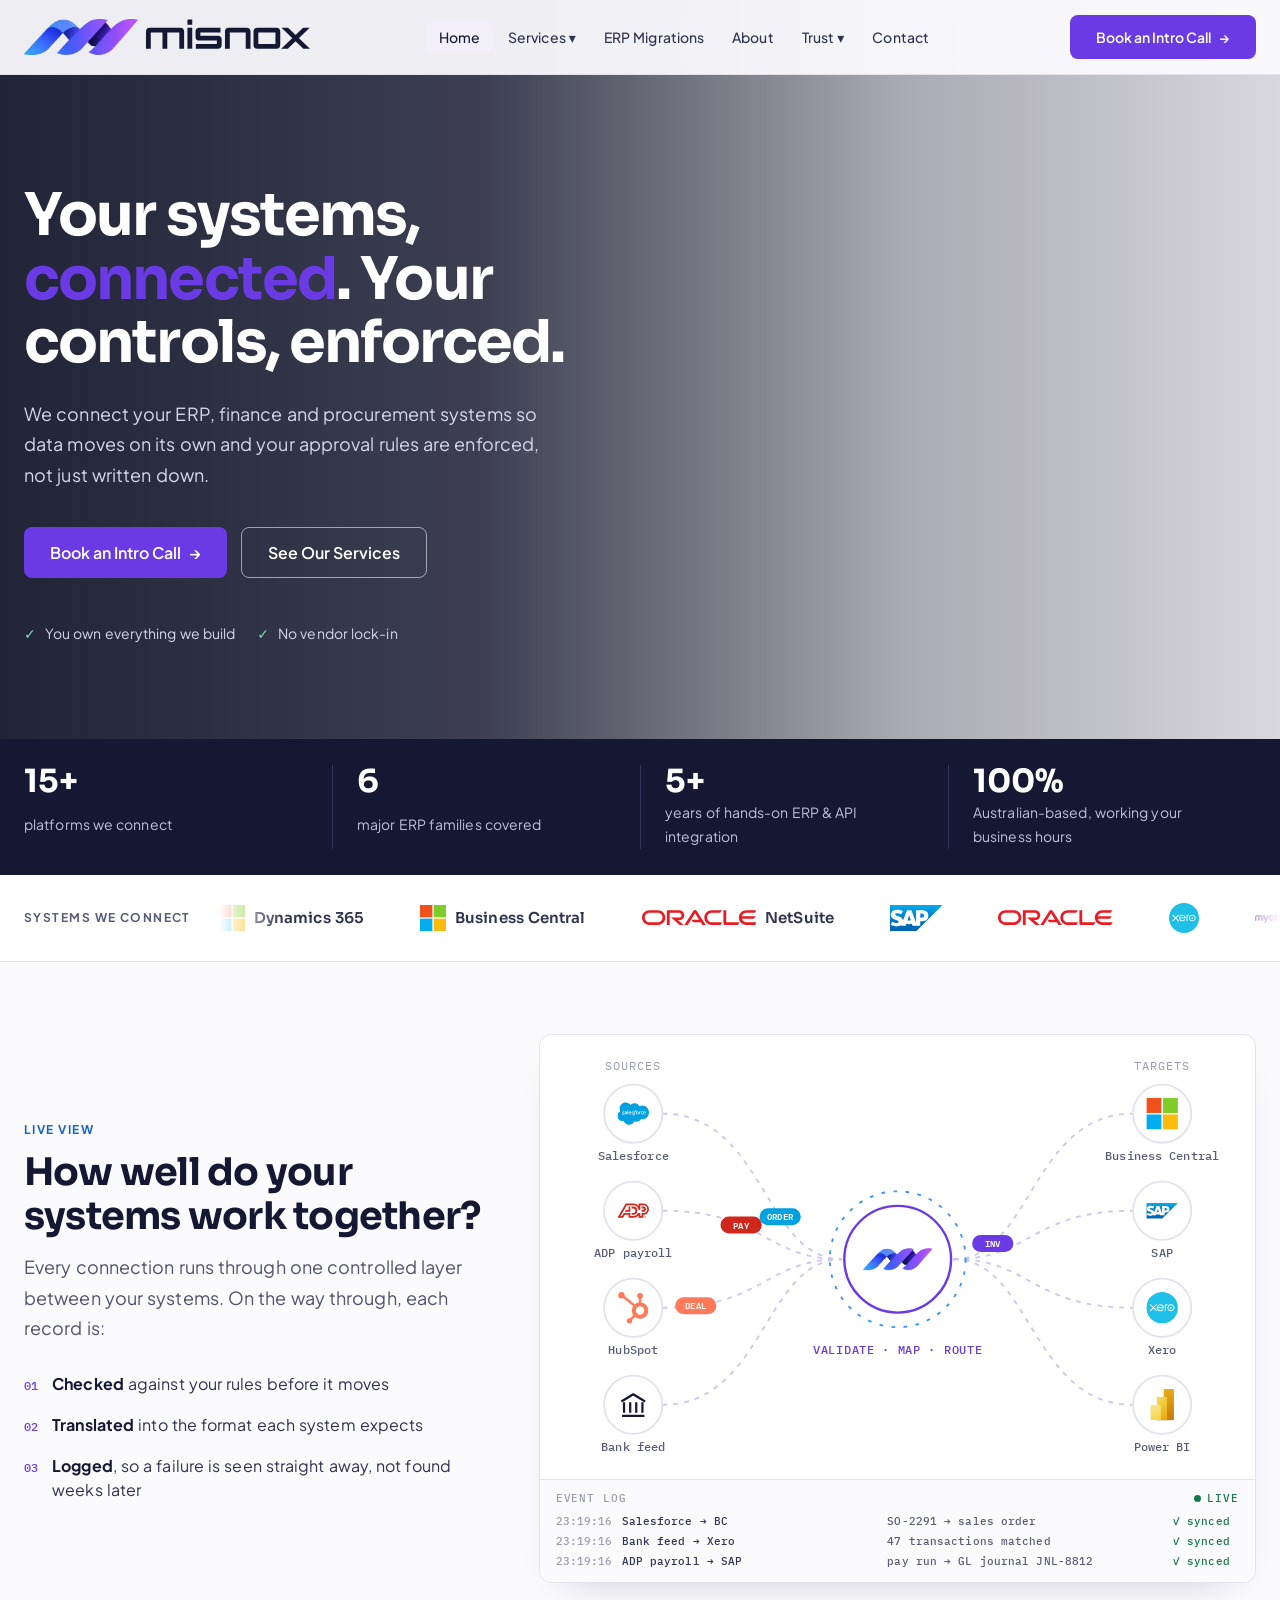
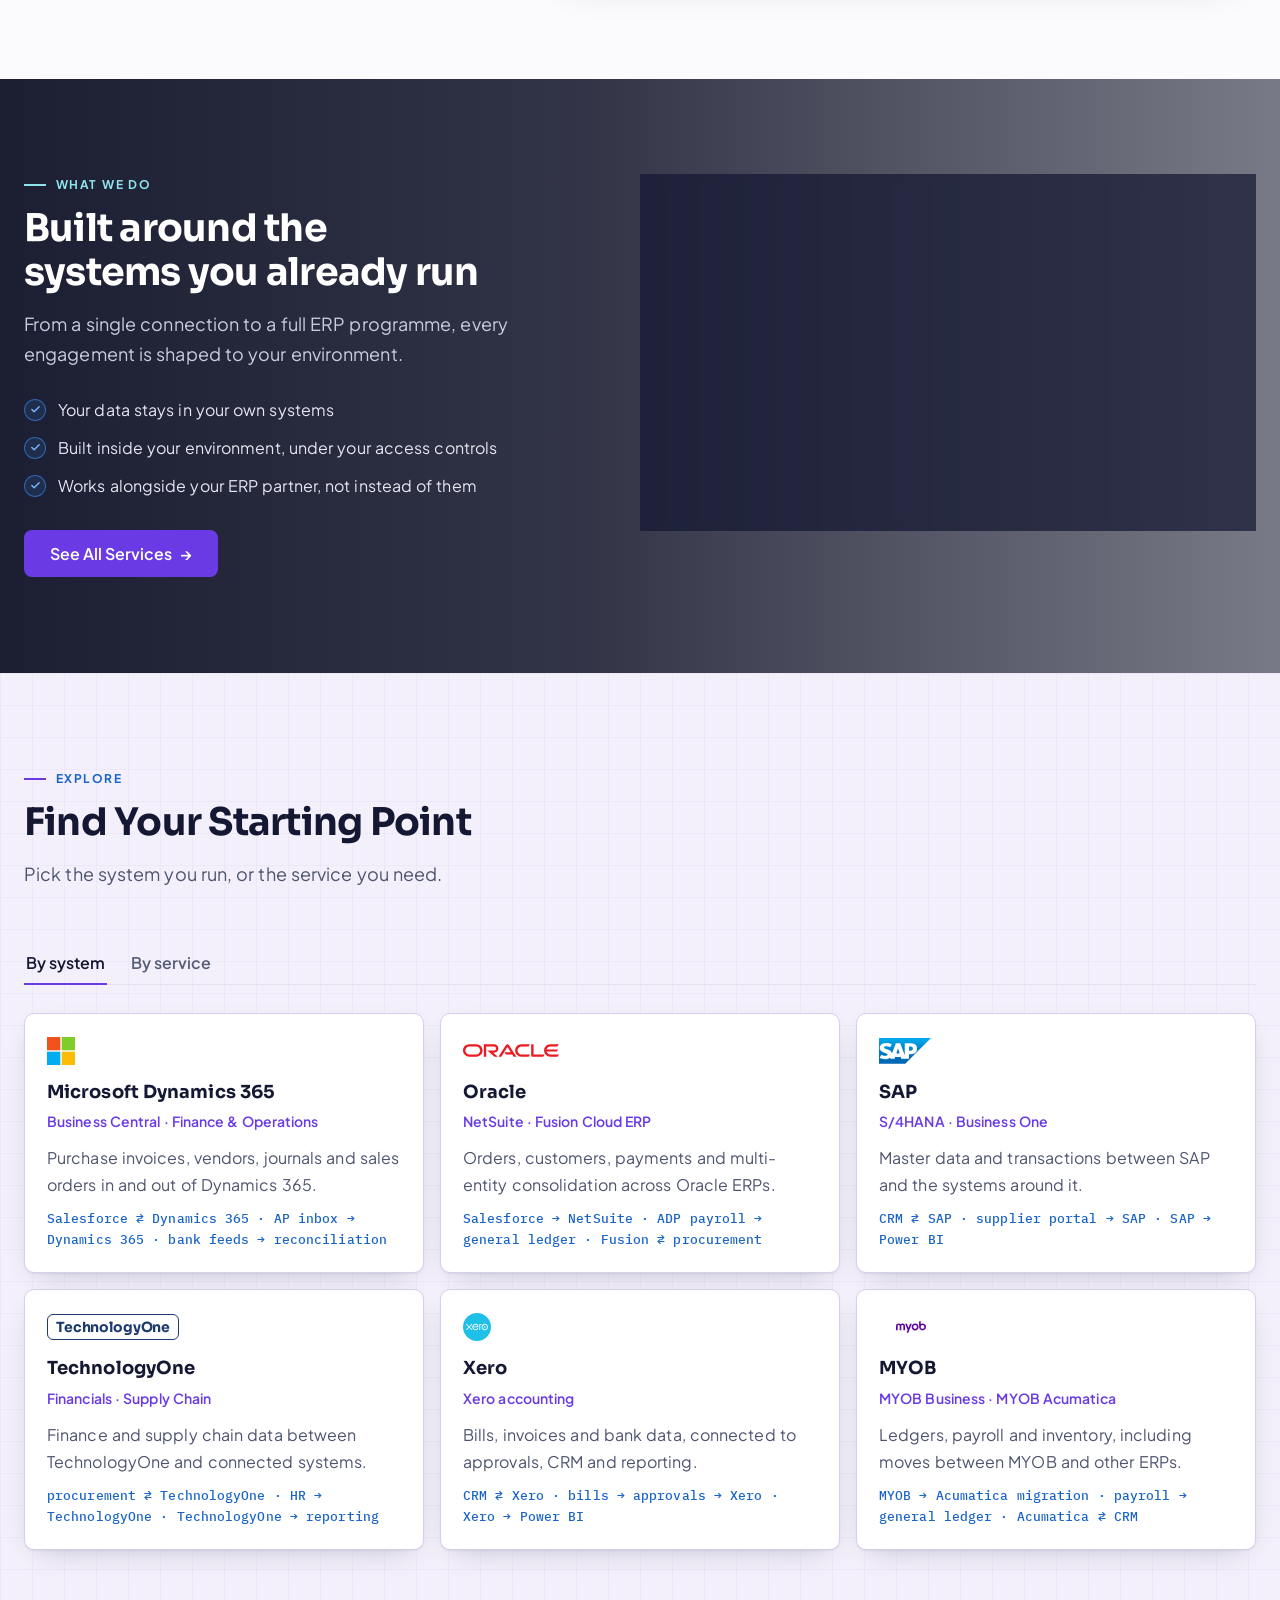
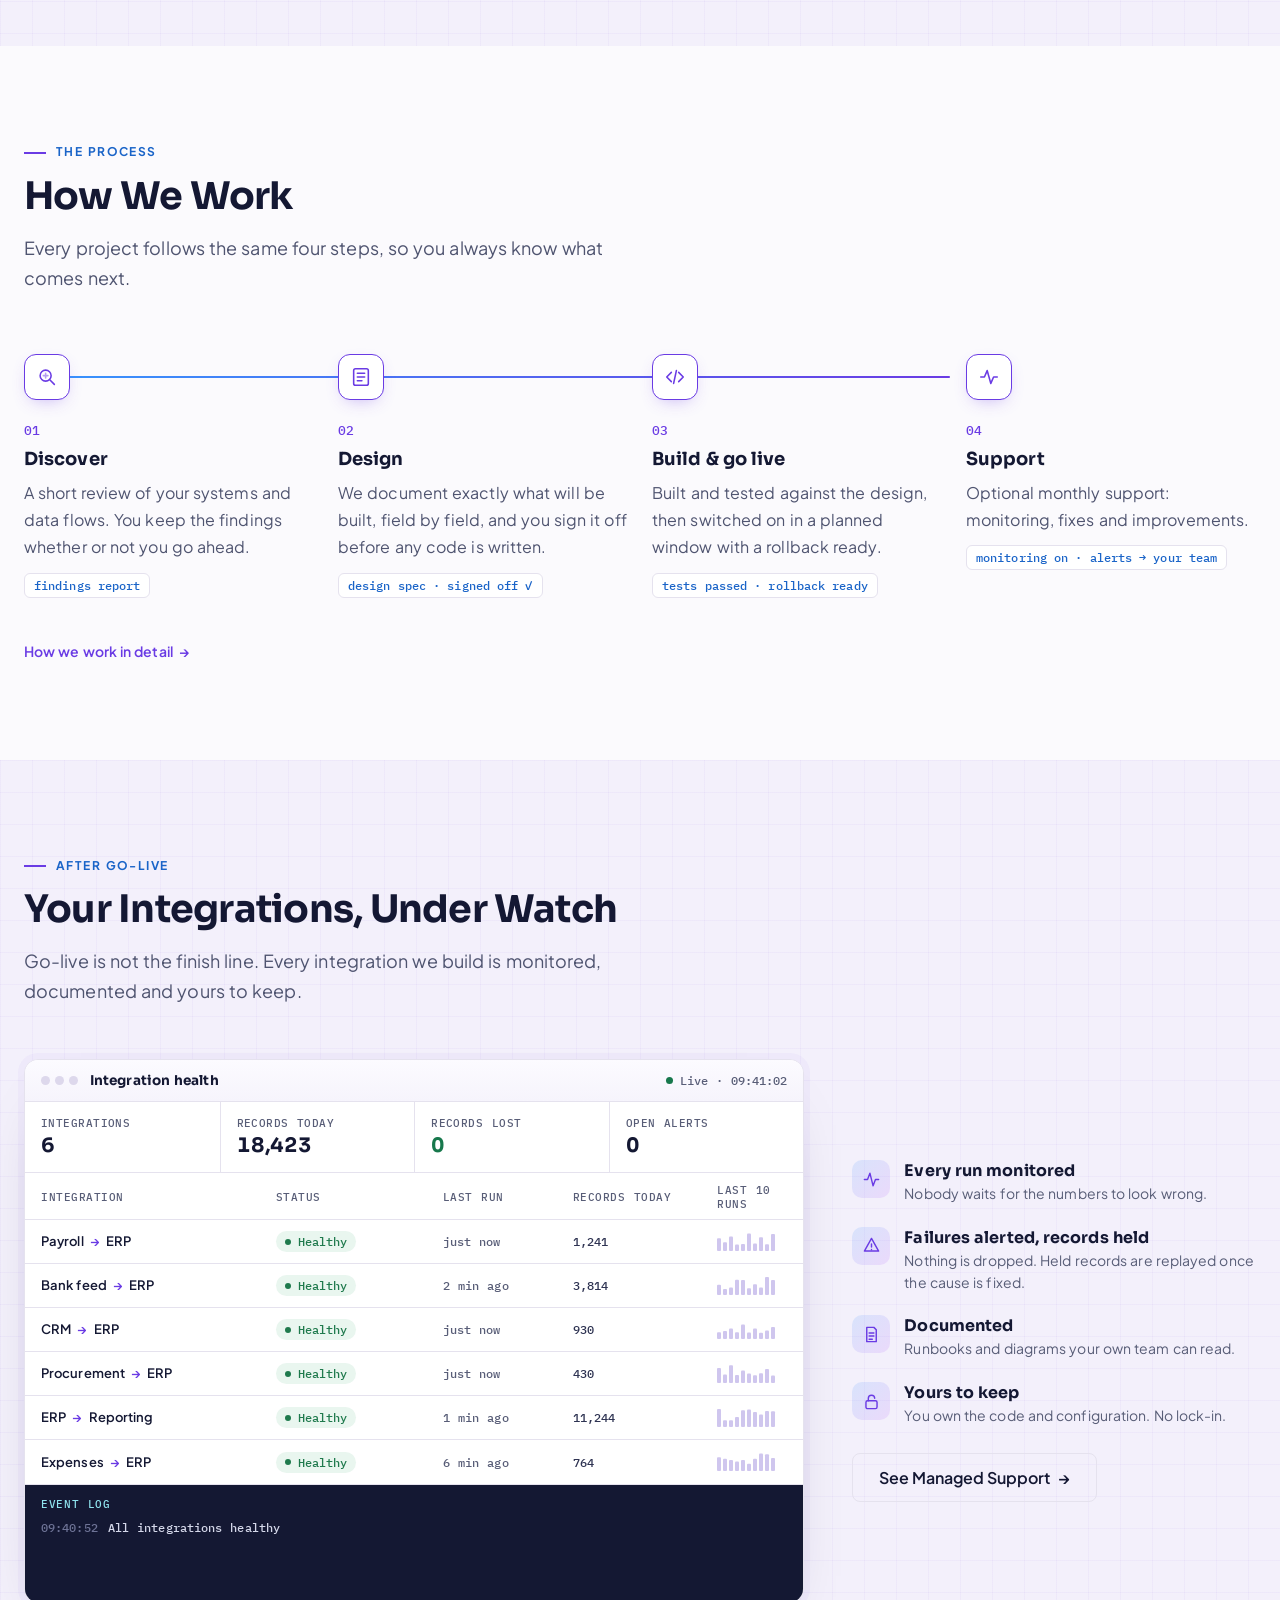
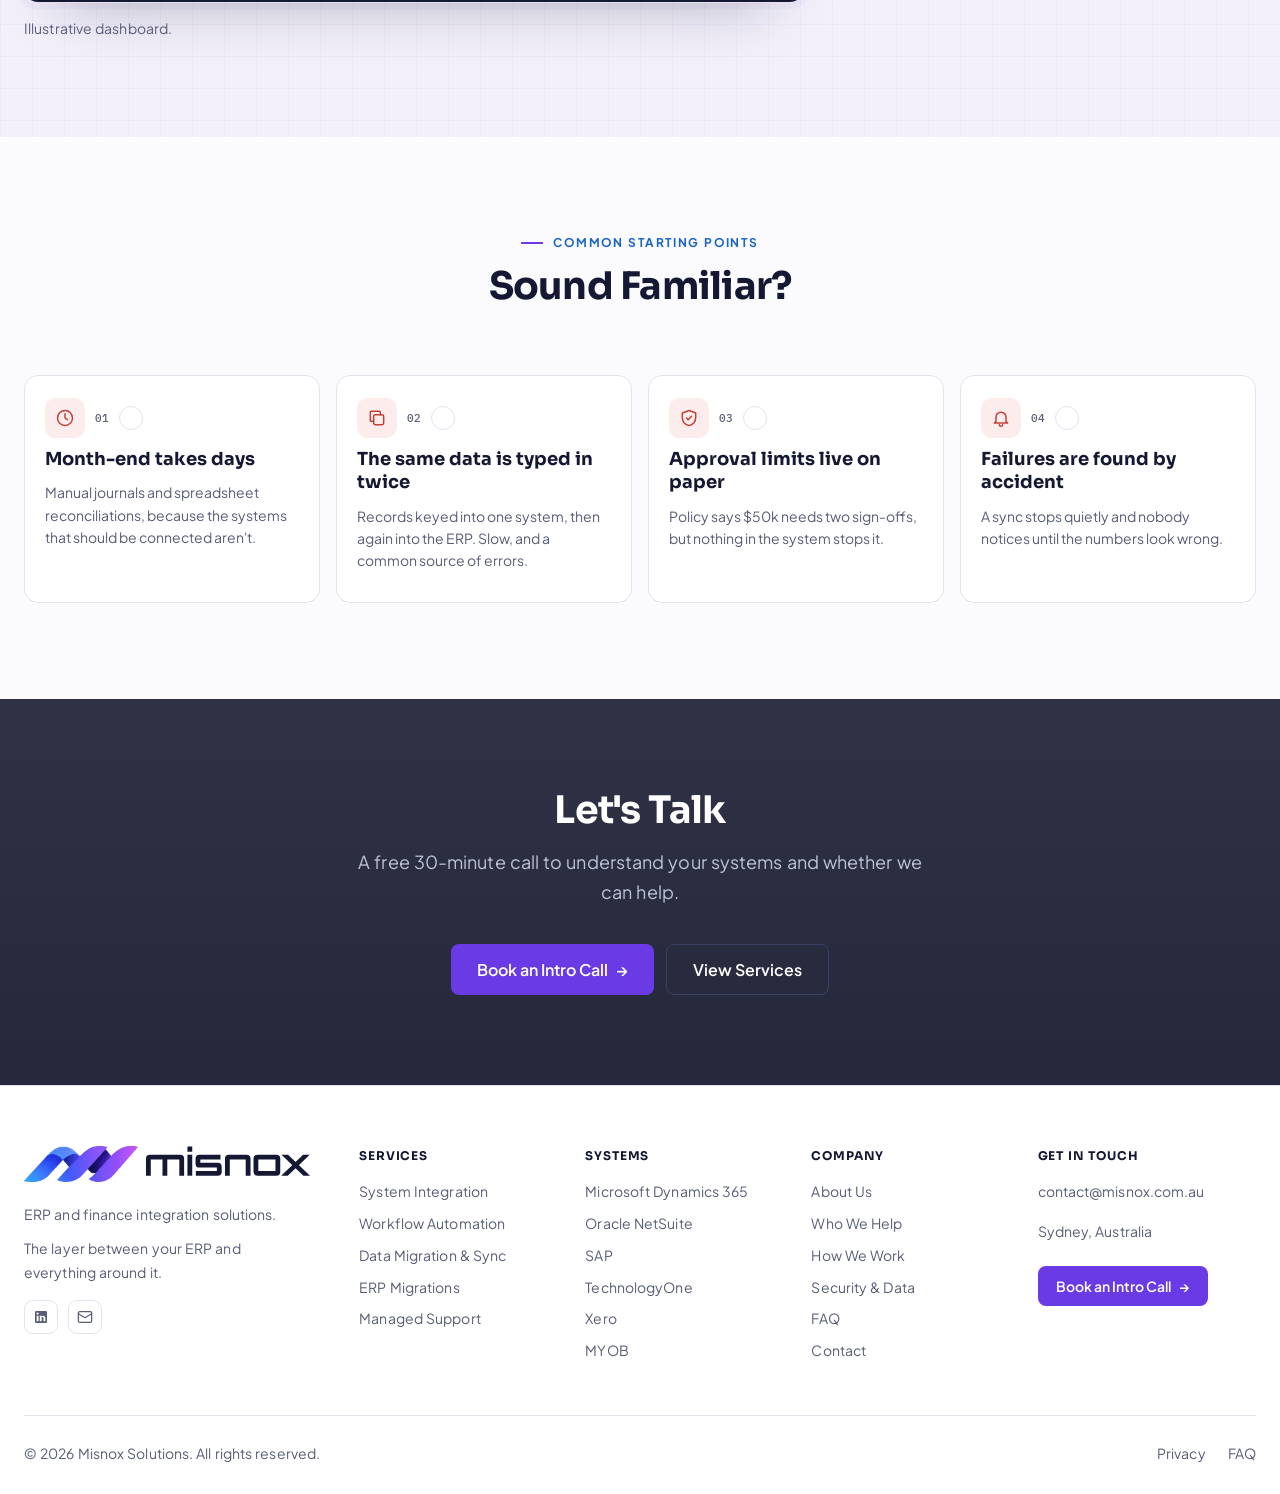
==== commit 7c36c006: "Restructure: home, services and ERP section order; menu order; alternating backgrounds Co-Authored-B" ====
--- a/index.html
+++ b/index.html
@@ -893,7 +893,6 @@
     </a>
     <ul class="nav-links">
       <li><a class="nav-link" href="/">Home</a></li>
-      <li><a class="nav-link" href="/about/">About</a></li>
       <li class="has-dropdown">
         <a class="nav-link" href="/services/" aria-haspopup="true">Services ▾</a>
         <div class="dropdown">
@@ -902,6 +901,7 @@
         </div>
       </li>
       <li><a class="nav-link" href="/erp/">ERP Migrations</a></li>
+      <li><a class="nav-link" href="/about/">About</a></li>
       <li class="has-dropdown">
         <a class="nav-link" href="/security/" aria-haspopup="true">Trust ▾</a>
         <div class="dropdown">
@@ -920,9 +920,9 @@
   </div>
   <div class="mobile-menu" id="mobile-menu" style="display:none">
     <a href="/" onclick="toggleMobile()">Home</a>
-    <a href="/about/" onclick="toggleMobile()">About</a>
     <a href="/services/" onclick="toggleMobile()">Services</a>
     <a href="/erp/" onclick="toggleMobile()">ERP Migrations</a>
+    <a href="/about/" onclick="toggleMobile()">About</a>
     <a href="/security/" onclick="toggleMobile()">Security &amp; Data</a>
     <a href="/faq/" onclick="toggleMobile()">FAQ</a>
     <a href="/contact/" onclick="toggleMobile()">Contact</a>
@@ -949,7 +949,7 @@
 <section class="section hc-section">
   <div class="container hc-split">
     <div><span class="mono">LIVE VIEW</span><h2 class="st">How well do your systems work together?</h2><p class="sd">Every connection runs through one controlled layer between your systems. On the way through, each record is:</p><ul class="hc-points"><li><span>01</span><div><b>Checked</b> against your rules before it moves</div></li><li><span>02</span><div><b>Translated</b> into the format each system expects</div></li><li><span>03</span><div><b>Logged</b>, so a failure is seen straight away, not found weeks later</div></li></ul></div>
-    <div class="hc-stage"><div class="imap" aria-live="off"><svg class="imap-svg" viewBox="0 0 560 340" role="img" aria-label="Orders, deals and bank transactions flow from Salesforce, ADP payroll, HubSpot and bank feeds through the Misnox integration layer into Business Central, SAP, Xero and Power BI"><path id="pl0" class="imap-wire" d="M86 50 C170 50 170 170 234 170"></path><path id="pl1" class="imap-wire" d="M86 130 C170 130 170 170 234 170"></path><path id="pl2" class="imap-wire" d="M86 210 C170 210 170 170 234 170"></path><path id="pl3" class="imap-wire" d="M86 290 C170 290 170 170 234 170"></path><path id="pr0" class="imap-wire" d="M326 170 C390 170 390 50 474 50"></path><path id="pr1" class="imap-wire" d="M326 170 C390 170 390 130 474 130"></path><path id="pr2" class="imap-wire" d="M326 170 C390 170 390 210 474 210"></path><path id="pr3" class="imap-wire" d="M326 170 C390 170 390 290 474 290"></path><g class="imap-pk" opacity="0"><rect x="-17" y="-7" width="34" height="14" rx="7" fill="#00A1E0"></rect><text x="0" y="3" text-anchor="middle">ORDER</text><animateMotion dur="3s" begin="0.0s" repeatCount="indefinite" rotate="0"><mpath href="#pl0"></mpath></animateMotion><animate attributeName="opacity" dur="3s" begin="0.0s" repeatCount="indefinite" values="0;1;1;0" keyTimes="0;.12;.85;1"></animate></g><g class="imap-pk" opacity="0"><rect x="-17" y="-7" width="34" height="14" rx="7" fill="#D0271D"></rect><text x="0" y="3" text-anchor="middle">PAY</text><animateMotion dur="3s" begin="0.75s" repeatCount="indefinite" rotate="0"><mpath href="#pl1"></mpath></animateMotion><animate attributeName="opacity" dur="3s" begin="0.75s" repeatCount="indefinite" values="0;1;1;0" keyTimes="0;.12;.85;1"></animate></g><g class="imap-pk" opacity="0"><rect x="-17" y="-7" width="34" height="14" rx="7" fill="#FF7A59"></rect><text x="0" y="3" text-anchor="middle">DEAL</text><animateMotion dur="3s" begin="1.5s" repeatCount="indefinite" rotate="0"><mpath href="#pl2"></mpath></animateMotion><animate attributeName="opacity" dur="3s" begin="1.5s" repeatCount="indefinite" values="0;1;1;0" keyTimes="0;.12;.85;1"></animate></g><g class="imap-pk" opacity="0"><rect x="-17" y="-7" width="34" height="14" rx="7" fill="#1A64C8"></rect><text x="0" y="3" text-anchor="middle">TXN</text><animateMotion dur="3s" begin="2.25s" repeatCount="indefinite" rotate="0"><mpath href="#pl3"></mpath></animateMotion><animate attributeName="opacity" dur="3s" begin="2.25s" repeatCount="indefinite" values="0;1;1;0" keyTimes="0;.12;.85;1"></animate></g><g class="imap-pk" opacity="0"><rect x="-17" y="-7" width="34" height="14" rx="7" fill="#6A3BE4"></rect><text x="0" y="3" text-anchor="middle">INV</text><animateMotion dur="3s" begin="1.5s" repeatCount="indefinite" rotate="0"><mpath href="#pr0"></mpath></animateMotion><animate attributeName="opacity" dur="3s" begin="1.5s" repeatCount="indefinite" values="0;1;1;0" keyTimes="0;.12;.85;1"></animate></g><g class="imap-pk" opacity="0"><rect x="-17" y="-7" width="34" height="14" rx="7" fill="#6A3BE4"></rect><text x="0" y="3" text-anchor="middle">PO</text><animateMotion dur="3s" begin="2.25s" repeatCount="indefinite" rotate="0"><mpath href="#pr1"></mpath></animateMotion><animate attributeName="opacity" dur="3s" begin="2.25s" repeatCount="indefinite" values="0;1;1;0" keyTimes="0;.12;.85;1"></animate></g><g class="imap-pk" opacity="0"><rect x="-17" y="-7" width="34" height="14" rx="7" fill="#6A3BE4"></rect><text x="0" y="3" text-anchor="middle">JNL</text><animateMotion dur="3s" begin="3.0s" repeatCount="indefinite" rotate="0"><mpath href="#pr2"></mpath></animateMotion><animate attributeName="opacity" dur="3s" begin="3.0s" repeatCount="indefinite" values="0;1;1;0" keyTimes="0;.12;.85;1"></animate></g><g class="imap-pk" opacity="0"><rect x="-17" y="-7" width="34" height="14" rx="7" fill="#6A3BE4"></rect><text x="0" y="3" text-anchor="middle">DATA</text><animateMotion dur="3s" begin="3.75s" repeatCount="indefinite" rotate="0"><mpath href="#pr3"></mpath></animateMotion><animate attributeName="opacity" dur="3s" begin="3.75s" repeatCount="indefinite" values="0;1;1;0" keyTimes="0;.12;.85;1"></animate></g><g class="imap-node"><circle cx="62" cy="50" r="24"></circle><use href="#lg-sf" x="49" y="37" width="26" height="26"></use><text class="imap-lbl" x="62" y="88" text-anchor="middle">Salesforce</text></g><g class="imap-node"><circle cx="62" cy="130" r="24"></circle><use href="#lg-adp" x="49" y="117" width="26" height="26"></use><text class="imap-lbl" x="62" y="168" text-anchor="middle">ADP payroll</text></g><g class="imap-node"><circle cx="62" cy="210" r="24"></circle><use href="#lg-hs" x="49" y="197" width="26" height="26"></use><text class="imap-lbl" x="62" y="248" text-anchor="middle">HubSpot</text></g><g class="imap-node"><circle cx="62" cy="290" r="24"></circle><use href="#lg-bank" x="49" y="277" width="26" height="26"></use><text class="imap-lbl" x="62" y="328" text-anchor="middle">Bank feed</text></g><g class="imap-node"><circle cx="498" cy="50" r="24"></circle><use href="#lg-ms" x="485" y="37" width="26" height="26"></use><text class="imap-lbl" x="498" y="88" text-anchor="middle">Business Central</text></g><g class="imap-node"><circle cx="498" cy="130" r="24"></circle><use href="#lg-sap" x="485" y="117" width="26" height="26"></use><text class="imap-lbl" x="498" y="168" text-anchor="middle">SAP</text></g><g class="imap-node"><circle cx="498" cy="210" r="24"></circle><use href="#lg-xero" x="485" y="197" width="26" height="26"></use><text class="imap-lbl" x="498" y="248" text-anchor="middle">Xero</text></g><g class="imap-node"><circle cx="498" cy="290" r="24"></circle><use href="#lg-pbi" x="485" y="277" width="26" height="26"></use><text class="imap-lbl" x="498" y="328" text-anchor="middle">Power BI</text></g><g class="imap-hub"><circle class="imap-ring" cx="280" cy="170" r="56"></circle><circle cx="280" cy="170" r="44"></circle><image href="/brand/misnox-symbol.png" x="251.4" y="160.9" width="57.2" height="18.1"></image><text class="imap-hubt" x="280" y="248" text-anchor="middle">VALIDATE · MAP · ROUTE</text></g><text class="imap-col" x="62" y="14" text-anchor="middle">SOURCES</text><text class="imap-col" x="498" y="14" text-anchor="middle">TARGETS</text></svg><div class="imap-log" id="imap-log"><div class="imap-log-h"><span>EVENT LOG</span><span class="imap-live"><i></i>LIVE</span></div><div id="imap-rows"><div class="imap-row"><span class="t">16:31:55</span><span class="r">Salesforce → BC</span><span class="m">SO-2291 → sales order</span><span class="s ok">✓ synced</span></div><div class="imap-row"><span class="t">16:31:55</span><span class="r">Bank feed → Xero</span><span class="m">47 transactions matched</span><span class="s ok">✓ synced</span></div><div class="imap-row"><span class="t">16:31:55</span><span class="r">ADP payroll → SAP</span><span class="m">pay run → GL journal JNL-8812</span><span class="s ok">✓ synced</span></div></div></div></div></div>
+    <div class="hc-stage"><div class="imap" aria-live="off"><svg class="imap-svg" viewBox="0 0 560 340" role="img" aria-label="Orders, deals and bank transactions flow from Salesforce, ADP payroll, HubSpot and bank feeds through the Misnox integration layer into Business Central, SAP, Xero and Power BI"><path id="pl0" class="imap-wire" d="M86 50 C170 50 170 170 234 170"></path><path id="pl1" class="imap-wire" d="M86 130 C170 130 170 170 234 170"></path><path id="pl2" class="imap-wire" d="M86 210 C170 210 170 170 234 170"></path><path id="pl3" class="imap-wire" d="M86 290 C170 290 170 170 234 170"></path><path id="pr0" class="imap-wire" d="M326 170 C390 170 390 50 474 50"></path><path id="pr1" class="imap-wire" d="M326 170 C390 170 390 130 474 130"></path><path id="pr2" class="imap-wire" d="M326 170 C390 170 390 210 474 210"></path><path id="pr3" class="imap-wire" d="M326 170 C390 170 390 290 474 290"></path><g class="imap-pk" opacity="0"><rect x="-17" y="-7" width="34" height="14" rx="7" fill="#00A1E0"></rect><text x="0" y="3" text-anchor="middle">ORDER</text><animateMotion dur="3s" begin="0.0s" repeatCount="indefinite" rotate="0"><mpath href="#pl0"></mpath></animateMotion><animate attributeName="opacity" dur="3s" begin="0.0s" repeatCount="indefinite" values="0;1;1;0" keyTimes="0;.12;.85;1"></animate></g><g class="imap-pk" opacity="0"><rect x="-17" y="-7" width="34" height="14" rx="7" fill="#D0271D"></rect><text x="0" y="3" text-anchor="middle">PAY</text><animateMotion dur="3s" begin="0.75s" repeatCount="indefinite" rotate="0"><mpath href="#pl1"></mpath></animateMotion><animate attributeName="opacity" dur="3s" begin="0.75s" repeatCount="indefinite" values="0;1;1;0" keyTimes="0;.12;.85;1"></animate></g><g class="imap-pk" opacity="0"><rect x="-17" y="-7" width="34" height="14" rx="7" fill="#FF7A59"></rect><text x="0" y="3" text-anchor="middle">DEAL</text><animateMotion dur="3s" begin="1.5s" repeatCount="indefinite" rotate="0"><mpath href="#pl2"></mpath></animateMotion><animate attributeName="opacity" dur="3s" begin="1.5s" repeatCount="indefinite" values="0;1;1;0" keyTimes="0;.12;.85;1"></animate></g><g class="imap-pk" opacity="0"><rect x="-17" y="-7" width="34" height="14" rx="7" fill="#1A64C8"></rect><text x="0" y="3" text-anchor="middle">TXN</text><animateMotion dur="3s" begin="2.25s" repeatCount="indefinite" rotate="0"><mpath href="#pl3"></mpath></animateMotion><animate attributeName="opacity" dur="3s" begin="2.25s" repeatCount="indefinite" values="0;1;1;0" keyTimes="0;.12;.85;1"></animate></g><g class="imap-pk" opacity="0"><rect x="-17" y="-7" width="34" height="14" rx="7" fill="#6A3BE4"></rect><text x="0" y="3" text-anchor="middle">INV</text><animateMotion dur="3s" begin="1.5s" repeatCount="indefinite" rotate="0"><mpath href="#pr0"></mpath></animateMotion><animate attributeName="opacity" dur="3s" begin="1.5s" repeatCount="indefinite" values="0;1;1;0" keyTimes="0;.12;.85;1"></animate></g><g class="imap-pk" opacity="0"><rect x="-17" y="-7" width="34" height="14" rx="7" fill="#6A3BE4"></rect><text x="0" y="3" text-anchor="middle">PO</text><animateMotion dur="3s" begin="2.25s" repeatCount="indefinite" rotate="0"><mpath href="#pr1"></mpath></animateMotion><animate attributeName="opacity" dur="3s" begin="2.25s" repeatCount="indefinite" values="0;1;1;0" keyTimes="0;.12;.85;1"></animate></g><g class="imap-pk" opacity="0"><rect x="-17" y="-7" width="34" height="14" rx="7" fill="#6A3BE4"></rect><text x="0" y="3" text-anchor="middle">JNL</text><animateMotion dur="3s" begin="3.0s" repeatCount="indefinite" rotate="0"><mpath href="#pr2"></mpath></animateMotion><animate attributeName="opacity" dur="3s" begin="3.0s" repeatCount="indefinite" values="0;1;1;0" keyTimes="0;.12;.85;1"></animate></g><g class="imap-pk" opacity="0"><rect x="-17" y="-7" width="34" height="14" rx="7" fill="#6A3BE4"></rect><text x="0" y="3" text-anchor="middle">DATA</text><animateMotion dur="3s" begin="3.75s" repeatCount="indefinite" rotate="0"><mpath href="#pr3"></mpath></animateMotion><animate attributeName="opacity" dur="3s" begin="3.75s" repeatCount="indefinite" values="0;1;1;0" keyTimes="0;.12;.85;1"></animate></g><g class="imap-node"><circle cx="62" cy="50" r="24"></circle><use href="#lg-sf" x="49" y="37" width="26" height="26"></use><text class="imap-lbl" x="62" y="88" text-anchor="middle">Salesforce</text></g><g class="imap-node"><circle cx="62" cy="130" r="24"></circle><use href="#lg-adp" x="49" y="117" width="26" height="26"></use><text class="imap-lbl" x="62" y="168" text-anchor="middle">ADP payroll</text></g><g class="imap-node"><circle cx="62" cy="210" r="24"></circle><use href="#lg-hs" x="49" y="197" width="26" height="26"></use><text class="imap-lbl" x="62" y="248" text-anchor="middle">HubSpot</text></g><g class="imap-node"><circle cx="62" cy="290" r="24"></circle><use href="#lg-bank" x="49" y="277" width="26" height="26"></use><text class="imap-lbl" x="62" y="328" text-anchor="middle">Bank feed</text></g><g class="imap-node"><circle cx="498" cy="50" r="24"></circle><use href="#lg-ms" x="485" y="37" width="26" height="26"></use><text class="imap-lbl" x="498" y="88" text-anchor="middle">Business Central</text></g><g class="imap-node"><circle cx="498" cy="130" r="24"></circle><use href="#lg-sap" x="485" y="117" width="26" height="26"></use><text class="imap-lbl" x="498" y="168" text-anchor="middle">SAP</text></g><g class="imap-node"><circle cx="498" cy="210" r="24"></circle><use href="#lg-xero" x="485" y="197" width="26" height="26"></use><text class="imap-lbl" x="498" y="248" text-anchor="middle">Xero</text></g><g class="imap-node"><circle cx="498" cy="290" r="24"></circle><use href="#lg-pbi" x="485" y="277" width="26" height="26"></use><text class="imap-lbl" x="498" y="328" text-anchor="middle">Power BI</text></g><g class="imap-hub"><circle class="imap-ring" cx="280" cy="170" r="56"></circle><circle cx="280" cy="170" r="44"></circle><image href="/brand/misnox-symbol.png" x="251.4" y="160.9" width="57.2" height="18.1"></image><text class="imap-hubt" x="280" y="248" text-anchor="middle">VALIDATE · MAP · ROUTE</text></g><text class="imap-col" x="62" y="14" text-anchor="middle">SOURCES</text><text class="imap-col" x="498" y="14" text-anchor="middle">TARGETS</text></svg><div class="imap-log" id="imap-log"><div class="imap-log-h"><span>EVENT LOG</span><span class="imap-live"><i></i>LIVE</span></div><div id="imap-rows"><div class="imap-row"><span class="t">16:35:17</span><span class="r">Salesforce → BC</span><span class="m">SO-2291 → sales order</span><span class="s ok">✓ synced</span></div><div class="imap-row"><span class="t">16:35:17</span><span class="r">Bank feed → Xero</span><span class="m">47 transactions matched</span><span class="s ok">✓ synced</span></div><div class="imap-row"><span class="t">16:35:17</span><span class="r">ADP payroll → SAP</span><span class="m">pay run → GL journal JNL-8812</span><span class="s ok">✓ synced</span></div></div></div></div></div>
   </div>
 </section>
 <section class="wwd">
@@ -958,7 +958,25 @@
     <div class="acc" id="acc"><div class="acc-item"><button class="acc-btn" type="button" aria-expanded="false"><span class="acc-ic"><span style="width:18px;height:18px;display:inline-flex;align-items:center;justify-content:center"><svg width="18" height="18" viewBox="0 0 24 24" fill="none" stroke="currentColor" stroke-width="1.5" stroke-linecap="round" stroke-linejoin="round"><circle cx="18" cy="18" r="3"></circle><circle cx="6" cy="6" r="3"></circle><path d="M6 21V9a9 9 0 0 0 9 9"></path></svg></span></span><span class="acc-t">System Integration</span><span class="acc-pm" aria-hidden="true"></span></button><div class="acc-body"><div><ol class="aflow" aria-label="Example flow"><li style="--d:0">Supplier created in procurement</li><li class="ar" aria-hidden="true">→</li><li style="--d:1">Webhook received</li><li class="ar" aria-hidden="true">→</li><li style="--d:2">Required fields validated</li><li class="ar" aria-hidden="true">→</li><li style="--d:3">Mapped to ERP vendor schema</li><li class="ar" aria-hidden="true">→</li><li style="--d:4">Vendor live in ERP</li></ol><p class="atech">Event-driven where the platform supports it, scheduled where it doesn't, always through each system's documented REST or OData APIs. Duplicate events are ignored, so a retry never creates a second record.</p></div></div></div><div class="acc-item"><button class="acc-btn" type="button" aria-expanded="false"><span class="acc-ic"><span style="width:18px;height:18px;display:inline-flex;align-items:center;justify-content:center"><svg width="18" height="18" viewBox="0 0 24 24" fill="none" stroke="currentColor" stroke-width="1.5" stroke-linecap="round" stroke-linejoin="round"><polyline points="13 2 3 14 12 14 11 22 21 10 12 10 13 2"></polyline></svg></span></span><span class="acc-t">Workflow Automation</span><span class="acc-pm" aria-hidden="true"></span></button><div class="acc-body"><div><ol class="aflow" aria-label="Example flow"><li style="--d:0">Invoice arrives</li><li class="ar" aria-hidden="true">→</li><li style="--d:1">Matched to PO and receipt</li><li class="ar" aria-hidden="true">→</li><li style="--d:2">Over limit? Second approver</li><li class="ar" aria-hidden="true">→</li><li style="--d:3">Approved</li><li class="ar" aria-hidden="true">→</li><li style="--d:4">Posted to ERP</li></ol><p class="atech">Your approval rules run inside the workflow, not in someone's inbox. Each decision is time-stamped with who approved it and why.</p></div></div></div><div class="acc-item"><button class="acc-btn" type="button" aria-expanded="false"><span class="acc-ic"><span style="width:18px;height:18px;display:inline-flex;align-items:center;justify-content:center"><svg width="18" height="18" viewBox="0 0 24 24" fill="none" stroke="currentColor" stroke-width="1.5" stroke-linecap="round" stroke-linejoin="round"><ellipse cx="12" cy="5" rx="9" ry="3"></ellipse><path d="M21 12c0 1.66-4 3-9 3s-9-1.34-9-3"></path><path d="M3 5v14c0 1.66 4 3 9 3s9-1.34 9-3V5"></path></svg></span></span><span class="acc-t">Data Migration &amp; Sync</span><span class="acc-pm" aria-hidden="true"></span></button><div class="acc-body"><div><ol class="aflow" aria-label="Example flow"><li style="--d:0">Legacy extract</li><li class="ar" aria-hidden="true">→</li><li style="--d:1">Cleanse and de-duplicate</li><li class="ar" aria-hidden="true">→</li><li style="--d:2">Reconcile counts and balances</li><li class="ar" aria-hidden="true">→</li><li style="--d:3">Load to new ERP</li><li class="ar" aria-hidden="true">→</li><li style="--d:4">Delta sync to cutover</li></ol><p class="atech">Every load is repeatable and ends with a reconciliation report, so trial runs can be compared side by side before the real one.</p></div></div></div><div class="acc-item"><button class="acc-btn" type="button" aria-expanded="false"><span class="acc-ic"><span style="width:18px;height:18px;display:inline-flex;align-items:center;justify-content:center"><svg width="18" height="18" viewBox="0 0 24 24" fill="none" stroke="currentColor" stroke-width="1.5" stroke-linecap="round" stroke-linejoin="round"><rect x="4" y="4" width="16" height="16" rx="2"></rect><rect x="9" y="9" width="6" height="6"></rect><line x1="9" y1="1" x2="9" y2="4"></line><line x1="15" y1="1" x2="15" y2="4"></line><line x1="9" y1="20" x2="9" y2="23"></line><line x1="15" y1="20" x2="15" y2="23"></line><line x1="20" y1="9" x2="23" y2="9"></line><line x1="20" y1="14" x2="23" y2="14"></line><line x1="1" y1="9" x2="4" y2="9"></line><line x1="1" y1="14" x2="4" y2="14"></line></svg></span></span><span class="acc-t">ERP Integration Projects</span><span class="acc-pm" aria-hidden="true"></span></button><div class="acc-body"><div><ol class="aflow" aria-label="Example flow"><li style="--d:0">Inventory current feeds</li><li class="ar" aria-hidden="true">→</li><li style="--d:1">Rebuild on new ERP APIs</li><li class="ar" aria-hidden="true">→</li><li style="--d:2">Parallel run</li><li class="ar" aria-hidden="true">→</li><li style="--d:3">Results compared</li><li class="ar" aria-hidden="true">→</li><li style="--d:4">Cutover</li></ol><p class="atech">Payroll, banking, CRM and reporting feeds are re-pointed together, so nothing is left talking to the old system after go-live.</p><a class="card-link" href="/erp/">Learn more <span class="arrow">→</span></a></div></div></div><div class="acc-item"><button class="acc-btn" type="button" aria-expanded="false"><span class="acc-ic"><span style="width:18px;height:18px;display:inline-flex;align-items:center;justify-content:center"><svg width="18" height="18" viewBox="0 0 24 24" fill="none" stroke="currentColor" stroke-width="1.5" stroke-linecap="round" stroke-linejoin="round"><path d="M14.7 6.3a1 1 0 0 0 0 1.4l1.6 1.6a1 1 0 0 0 1.4 0l3.77-3.77a6 6 0 0 1-7.94 7.94l-6.91 6.91a2.12 2.12 0 0 1-3-3l6.91-6.91a6 6 0 0 1 7.94-7.94l-3.76 3.76z"></path></svg></span></span><span class="acc-t">Managed Support</span><span class="acc-pm" aria-hidden="true"></span></button><div class="acc-body"><div><ol class="aflow" aria-label="Example flow"><li style="--d:0">Alert raised</li><li class="ar" aria-hidden="true">→</li><li style="--d:1">Diagnosed from run log</li><li class="ar" aria-hidden="true">→</li><li style="--d:2">Fix applied</li><li class="ar" aria-hidden="true">→</li><li style="--d:3">Held record replayed</li><li class="ar" aria-hidden="true">→</li><li style="--d:4">Root cause shared</li></ol><p class="atech">Also covers small changes as your processes evolve, without starting a new project each time.</p></div></div></div></div>
   </div>
 </section>
-<section class="section wd-sec">
+<section class="section section-alt">
+  <div class="container">
+    <div class="sh l"><p class="eyebrow">Explore</p><h2 class="st">Find Your Starting Point</h2><p class="sd">Pick the system you run, or the service you need.</p></div>
+    <div class="tabs" role="tablist">
+      <button role="tab" id="tab-sys" aria-selected="true" aria-controls="tpanel" data-k="sys">By system</button>
+      <button role="tab" id="tab-svc" aria-selected="false" aria-controls="tpanel" data-k="svc">By service</button>
+    </div>
+    <div class="tgrid" id="tpanel" role="tabpanel" aria-labelledby="tab-sys"><div class="tile"><div class="tile-logos" aria-hidden="true"><svg class="lg-ms"><use href="#lg-ms"></use></svg></div><h3>Microsoft Dynamics 365</h3><span class="tile-prod">Business Central · Finance &amp; Operations</span><p>Purchase invoices, vendors, journals and sales orders in and out of Dynamics 365.</p><span class="fl">Salesforce ⇄ Dynamics 365 · AP inbox → Dynamics 365 · bank feeds → reconciliation</span></div><div class="tile"><div class="tile-logos" aria-hidden="true"><svg class="lg-oracle"><use href="#lg-oracle"></use></svg></div><h3>Oracle</h3><span class="tile-prod">NetSuite · Fusion Cloud ERP</span><p>Orders, customers, payments and multi-entity consolidation across Oracle ERPs.</p><span class="fl">Salesforce → NetSuite · ADP payroll → general ledger · Fusion ⇄ procurement</span></div><div class="tile"><div class="tile-logos" aria-hidden="true"><svg class="lg-sap"><use href="#lg-sap"></use></svg></div><h3>SAP</h3><span class="tile-prod">S/4HANA · Business One</span><p>Master data and transactions between SAP and the systems around it.</p><span class="fl">CRM ⇄ SAP · supplier portal → SAP · SAP → Power BI</span></div><div class="tile"><div class="tile-logos" aria-hidden="true"><span class="t1-mark">TechnologyOne</span></div><h3>TechnologyOne</h3><span class="tile-prod">Financials · Supply Chain</span><p>Finance and supply chain data between TechnologyOne and connected systems.</p><span class="fl">procurement ⇄ TechnologyOne · HR → TechnologyOne · TechnologyOne → reporting</span></div><div class="tile"><div class="tile-logos" aria-hidden="true"><svg class="lg-xero"><use href="#lg-xero"></use></svg></div><h3>Xero</h3><span class="tile-prod">Xero accounting</span><p>Bills, invoices and bank data, connected to approvals, CRM and reporting.</p><span class="fl">CRM ⇄ Xero · bills → approvals → Xero · Xero → Power BI</span></div><div class="tile"><div class="tile-logos" aria-hidden="true"><svg class="lg-myob"><use href="#lg-myob"></use></svg></div><h3>MYOB</h3><span class="tile-prod">MYOB Business · MYOB Acumatica</span><p>Ledgers, payroll and inventory, including moves between MYOB and other ERPs.</p><span class="fl">MYOB → Acumatica migration · payroll → general ledger · Acumatica ⇄ CRM</span></div></div>
+  </div>
+</section>
+
+<section class="section">
+  <div class="container">
+    <div class="sh l"><p class="eyebrow">The process</p><h2 class="st">How We Work</h2><p class="sd">Every project follows the same four steps, so you always know what comes next.</p></div>
+    <div class="phases ptl" id="ptl"><div class="ptl-track" aria-hidden="true"><span class="ptl-fill"></span><span class="ptl-dot"></span></div><div class="phase" style="--i:0"><span class="ptl-node" aria-hidden="true"><svg viewBox="0 0 24 24"><circle cx="10.5" cy="10.5" r="6"></circle><path d="m15 15 5 5"></path><path d="M8 10.5h5M10.5 8v5" opacity=".5"></path></svg></span><span class="n">01</span><h3>Discover</h3><p>A short review of your systems and data flows. You keep the findings whether or not you go ahead.</p><span class="ptl-chip" aria-hidden="true">findings report</span></div><div class="phase" style="--i:1"><span class="ptl-node" aria-hidden="true"><svg viewBox="0 0 24 24"><rect x="4" y="3" width="16" height="18" rx="2"></rect><path d="M8 8h8M8 12h8M8 16h5"></path></svg></span><span class="n">02</span><h3>Design</h3><p>We document exactly what will be built, field by field, and you sign it off before any code is written.</p><span class="ptl-chip" aria-hidden="true">design spec · signed off ✓</span></div><div class="phase" style="--i:2"><span class="ptl-node" aria-hidden="true"><svg viewBox="0 0 24 24"><path d="M8 7 3 12l5 5M16 7l5 5-5 5M13.5 5l-3 14"></path></svg></span><span class="n">03</span><h3>Build &amp; go live</h3><p>Built and tested against the design, then switched on in a planned window with a rollback ready.</p><span class="ptl-chip" aria-hidden="true">tests passed · rollback ready</span></div><div class="phase" style="--i:3"><span class="ptl-node" aria-hidden="true"><svg viewBox="0 0 24 24"><path d="M3 12h4l3-7 4 14 3-7h4"></path></svg></span><span class="n">04</span><h3>Support</h3><p>Optional monthly support: monitoring, fixes and improvements.</p><span class="ptl-chip" aria-hidden="true">monitoring on · alerts → your team</span></div></div>
+    <p style="margin-top:28px"><a class="card-link" href="/services/#how">How we work in detail <span class="arrow">→</span></a></p>
+  </div>
+</section>
+<section class="section section-alt wd-sec">
   <div class="container">
     <div class="sh l"><p class="eyebrow">After go-live</p><h2 class="st">Your Integrations, Under Watch</h2><p class="sd">Go-live is not the finish line. Every integration we build is monitored, documented and yours to keep.</p></div>
     <div class="wd-split">
@@ -980,28 +998,10 @@
     <p class="inote">Illustrative dashboard.</p>
   </div>
 </section>
-<section class="section section-alt">
-  <div class="container">
-    <div class="sh l"><p class="eyebrow">Explore</p><h2 class="st">Find Your Starting Point</h2><p class="sd">Pick the system you run, or the problem you have.</p></div>
-    <div class="tabs" role="tablist">
-      <button role="tab" id="tab-sys" aria-selected="true" aria-controls="tpanel" data-k="sys">By system</button>
-      <button role="tab" id="tab-svc" aria-selected="false" aria-controls="tpanel" data-k="svc">By service</button>
-    </div>
-    <div class="tgrid" id="tpanel" role="tabpanel" aria-labelledby="tab-sys"><div class="tile"><div class="tile-logos" aria-hidden="true"><svg class="lg-ms"><use href="#lg-ms"></use></svg></div><h3>Microsoft Dynamics 365</h3><span class="tile-prod">Business Central · Finance &amp; Operations</span><p>Purchase invoices, vendors, journals and sales orders in and out of Dynamics 365.</p><span class="fl">Salesforce ⇄ Dynamics 365 · AP inbox → Dynamics 365 · bank feeds → reconciliation</span></div><div class="tile"><div class="tile-logos" aria-hidden="true"><svg class="lg-oracle"><use href="#lg-oracle"></use></svg></div><h3>Oracle</h3><span class="tile-prod">NetSuite · Fusion Cloud ERP</span><p>Orders, customers, payments and multi-entity consolidation across Oracle ERPs.</p><span class="fl">Salesforce → NetSuite · ADP payroll → general ledger · Fusion ⇄ procurement</span></div><div class="tile"><div class="tile-logos" aria-hidden="true"><svg class="lg-sap"><use href="#lg-sap"></use></svg></div><h3>SAP</h3><span class="tile-prod">S/4HANA · Business One</span><p>Master data and transactions between SAP and the systems around it.</p><span class="fl">CRM ⇄ SAP · supplier portal → SAP · SAP → Power BI</span></div><div class="tile"><div class="tile-logos" aria-hidden="true"><span class="t1-mark">TechnologyOne</span></div><h3>TechnologyOne</h3><span class="tile-prod">Financials · Supply Chain</span><p>Finance and supply chain data between TechnologyOne and connected systems.</p><span class="fl">procurement ⇄ TechnologyOne · HR → TechnologyOne · TechnologyOne → reporting</span></div><div class="tile"><div class="tile-logos" aria-hidden="true"><svg class="lg-xero"><use href="#lg-xero"></use></svg></div><h3>Xero</h3><span class="tile-prod">Xero accounting</span><p>Bills, invoices and bank data, connected to approvals, CRM and reporting.</p><span class="fl">CRM ⇄ Xero · bills → approvals → Xero · Xero → Power BI</span></div><div class="tile"><div class="tile-logos" aria-hidden="true"><svg class="lg-myob"><use href="#lg-myob"></use></svg></div><h3>MYOB</h3><span class="tile-prod">MYOB Business · MYOB Acumatica</span><p>Ledgers, payroll and inventory, including moves between MYOB and other ERPs.</p><span class="fl">MYOB → Acumatica migration · payroll → general ledger · Acumatica ⇄ CRM</span></div></div>
-  </div>
-</section>
-
 <section class="section pn-sec">
   <div class="container">
     <div class="sh c reveal" style="transition-delay: 0s;"><p class="eyebrow">Common starting points</p><h2 class="st">Sound Familiar?</h2></div>
     <div class="pn-grid" id="pn"><button class="pn-card" type="button" aria-pressed="false"><span class="pn-top"><span class="pn-ic" aria-hidden="true"><svg viewBox="0 0 24 24"><circle cx="12" cy="12" r="9"></circle><path d="M12 7v5l3 2"></path></svg></span><span class="pn-n">01</span><span class="pn-tick" aria-hidden="true"><svg viewBox="0 0 24 24"><path d="M5 12l5 5 9-10"></path></svg></span></span><b class="pn-t">Month-end takes days</b><span class="pn-d">Manual journals and spreadsheet reconciliations, because the systems that should be connected aren't.</span><span class="pn-fix"><em>How we fix it</em>Systems feed the ledger automatically, so reconciliation becomes checking, not typing.</span></button><button class="pn-card" type="button" aria-pressed="false"><span class="pn-top"><span class="pn-ic" aria-hidden="true"><svg viewBox="0 0 24 24"><rect x="8" y="8" width="12" height="12" rx="2"></rect><path d="M16 8V5a1 1 0 0 0-1-1H5a1 1 0 0 0-1 1v10a1 1 0 0 0 1 1h3"></path></svg></span><span class="pn-n">02</span><span class="pn-tick" aria-hidden="true"><svg viewBox="0 0 24 24"><path d="M5 12l5 5 9-10"></path></svg></span></span><b class="pn-t">The same data is typed in twice</b><span class="pn-d">Records keyed into one system, then again into the ERP. Slow, and a common source of errors.</span><span class="pn-fix"><em>How we fix it</em>Enter it once. The integration carries it everywhere else, with checks on the way.</span></button><button class="pn-card" type="button" aria-pressed="false"><span class="pn-top"><span class="pn-ic" aria-hidden="true"><svg viewBox="0 0 24 24"><path d="M12 3l8 3v6c0 4.5-3.4 8.3-8 9-4.6-.7-8-4.5-8-9V6z"></path><path d="M9 12l2 2 4-4"></path></svg></span><span class="pn-n">03</span><span class="pn-tick" aria-hidden="true"><svg viewBox="0 0 24 24"><path d="M5 12l5 5 9-10"></path></svg></span></span><b class="pn-t">Approval limits live on paper</b><span class="pn-d">Policy says $50k needs two sign-offs, but nothing in the system stops it.</span><span class="pn-fix"><em>How we fix it</em>Limits enforced inside the workflow, with a record of who approved what and when.</span></button><button class="pn-card" type="button" aria-pressed="false"><span class="pn-top"><span class="pn-ic" aria-hidden="true"><svg viewBox="0 0 24 24"><path d="M6 16V11a6 6 0 0 1 12 0v5l2 2H4z"></path><path d="M10 20a2 2 0 0 0 4 0"></path></svg></span><span class="pn-n">04</span><span class="pn-tick" aria-hidden="true"><svg viewBox="0 0 24 24"><path d="M5 12l5 5 9-10"></path></svg></span></span><b class="pn-t">Failures are found by accident</b><span class="pn-d">A sync stops quietly and nobody notices until the numbers look wrong.</span><span class="pn-fix"><em>How we fix it</em>Every run monitored. Failures alert your team and records are held for replay.</span></button></div>
-  </div>
-</section>
-<section class="section section-alt">
-  <div class="container">
-    <div class="sh l"><p class="eyebrow">The process</p><h2 class="st">How We Work</h2><p class="sd">Every project follows the same four steps, so you always know what comes next.</p></div>
-    <div class="phases ptl" id="ptl"><div class="ptl-track" aria-hidden="true"><span class="ptl-fill"></span><span class="ptl-dot"></span></div><div class="phase" style="--i:0"><span class="ptl-node" aria-hidden="true"><svg viewBox="0 0 24 24"><circle cx="10.5" cy="10.5" r="6"></circle><path d="m15 15 5 5"></path><path d="M8 10.5h5M10.5 8v5" opacity=".5"></path></svg></span><span class="n">01</span><h3>Discover</h3><p>A short review of your systems and data flows. You keep the findings whether or not you go ahead.</p><span class="ptl-chip" aria-hidden="true">findings report</span></div><div class="phase" style="--i:1"><span class="ptl-node" aria-hidden="true"><svg viewBox="0 0 24 24"><rect x="4" y="3" width="16" height="18" rx="2"></rect><path d="M8 8h8M8 12h8M8 16h5"></path></svg></span><span class="n">02</span><h3>Design</h3><p>We document exactly what will be built, field by field, and you sign it off before any code is written.</p><span class="ptl-chip" aria-hidden="true">design spec · signed off ✓</span></div><div class="phase" style="--i:2"><span class="ptl-node" aria-hidden="true"><svg viewBox="0 0 24 24"><path d="M8 7 3 12l5 5M16 7l5 5-5 5M13.5 5l-3 14"></path></svg></span><span class="n">03</span><h3>Build &amp; go live</h3><p>Built and tested against the design, then switched on in a planned window with a rollback ready.</p><span class="ptl-chip" aria-hidden="true">tests passed · rollback ready</span></div><div class="phase" style="--i:3"><span class="ptl-node" aria-hidden="true"><svg viewBox="0 0 24 24"><path d="M3 12h4l3-7 4 14 3-7h4"></path></svg></span><span class="n">04</span><h3>Support</h3><p>Optional monthly support: monitoring, fixes and improvements.</p><span class="ptl-chip" aria-hidden="true">monitoring on · alerts → your team</span></div></div>
-    <p style="margin-top:28px"><a class="card-link" href="/services/#how">How we work in detail <span class="arrow">→</span></a></p>
   </div>
 </section>
 
@@ -1394,7 +1394,25 @@
     <div class="acc" id="acc">${SERVICES.map(([t,icon,d,page,ex],i)=>`<div class="acc-item"><button class="acc-btn" type="button" aria-expanded="false"><span class="acc-ic">${ic(icon,18)}</span><span class="acc-t">${t}</span><span class="acc-pm" aria-hidden="true"></span></button><div class="acc-body"><div>${accFlow(ex)}${page?`<a class="card-link" href="/${page}/">Learn more <span class="arrow">→</span></a>`:''}</div></div></div>`).join('')}</div>
   </div>
 </section>
-<section class="section wd-sec">
+<section class="section section-alt">
+  <div class="container">
+    <div class="sh l"><p class="eyebrow">Explore</p><h2 class="st">Find Your Starting Point</h2><p class="sd">Pick the system you run, or the service you need.</p></div>
+    <div class="tabs" role="tablist">
+      <button role="tab" id="tab-sys" aria-selected="true" aria-controls="tpanel" data-k="sys">By system</button>
+      <button role="tab" id="tab-svc" aria-selected="false" aria-controls="tpanel" data-k="svc">By service</button>
+    </div>
+    <div class="tgrid" id="tpanel" role="tabpanel" aria-labelledby="tab-sys">${homeTiles('sys')}</div>
+  </div>
+</section>
+
+<section class="section">
+  <div class="container">
+    <div class="sh l"><p class="eyebrow">The process</p><h2 class="st">How We Work</h2><p class="sd">Every project follows the same four steps, so you always know what comes next.</p></div>
+    <div class="phases ptl" id="ptl"><div class="ptl-track" aria-hidden="true"><span class="ptl-fill"></span><span class="ptl-dot"></span></div>${PHASES.map(([n,t,d],i)=>`<div class="phase" style="--i:${i}"><span class="ptl-node" aria-hidden="true">${PH_ICON[i]}</span><span class="n">${n}</span><h3>${t}</h3><p>${d}</p><span class="ptl-chip" aria-hidden="true">${PH_CHIP[i]}</span></div>`).join('')}</div>
+    <p style="margin-top:28px"><a class="card-link" href="/services/#how">How we work in detail <span class="arrow">→</span></a></p>
+  </div>
+</section>
+<section class="section section-alt wd-sec">
   <div class="container">
     <div class="sh l"><p class="eyebrow">After go-live</p><h2 class="st">Your Integrations, Under Watch</h2><p class="sd">Go-live is not the finish line. Every integration we build is monitored, documented and yours to keep.</p></div>
     <div class="wd-split">
@@ -1416,28 +1434,10 @@
     <p class="inote">Illustrative dashboard.</p>
   </div>
 </section>
-<section class="section section-alt">
-  <div class="container">
-    <div class="sh l"><p class="eyebrow">Explore</p><h2 class="st">Find Your Starting Point</h2><p class="sd">Pick the system you run, or the problem you have.</p></div>
-    <div class="tabs" role="tablist">
-      <button role="tab" id="tab-sys" aria-selected="true" aria-controls="tpanel" data-k="sys">By system</button>
-      <button role="tab" id="tab-svc" aria-selected="false" aria-controls="tpanel" data-k="svc">By service</button>
-    </div>
-    <div class="tgrid" id="tpanel" role="tabpanel" aria-labelledby="tab-sys">${homeTiles('sys')}</div>
-  </div>
-</section>
-
 <section class="section pn-sec">
   <div class="container">
     <div class="sh c reveal"><p class="eyebrow">Common starting points</p><h2 class="st">Sound Familiar?</h2></div>
     <div class="pn-grid" id="pn"><button class="pn-card" type="button" aria-pressed="false"><span class="pn-top"><span class="pn-ic" aria-hidden="true"><svg viewBox="0 0 24 24"><circle cx="12" cy="12" r="9"/><path d="M12 7v5l3 2"/></svg></span><span class="pn-n">01</span><span class="pn-tick" aria-hidden="true"><svg viewBox="0 0 24 24"><path d="M5 12l5 5 9-10"/></svg></span></span><b class="pn-t">Month-end takes days</b><span class="pn-d">Manual journals and spreadsheet reconciliations, because the systems that should be connected aren't.</span><span class="pn-fix"><em>How we fix it</em>Systems feed the ledger automatically, so reconciliation becomes checking, not typing.</span></button><button class="pn-card" type="button" aria-pressed="false"><span class="pn-top"><span class="pn-ic" aria-hidden="true"><svg viewBox="0 0 24 24"><rect x="8" y="8" width="12" height="12" rx="2"/><path d="M16 8V5a1 1 0 0 0-1-1H5a1 1 0 0 0-1 1v10a1 1 0 0 0 1 1h3"/></svg></span><span class="pn-n">02</span><span class="pn-tick" aria-hidden="true"><svg viewBox="0 0 24 24"><path d="M5 12l5 5 9-10"/></svg></span></span><b class="pn-t">The same data is typed in twice</b><span class="pn-d">Records keyed into one system, then again into the ERP. Slow, and a common source of errors.</span><span class="pn-fix"><em>How we fix it</em>Enter it once. The integration carries it everywhere else, with checks on the way.</span></button><button class="pn-card" type="button" aria-pressed="false"><span class="pn-top"><span class="pn-ic" aria-hidden="true"><svg viewBox="0 0 24 24"><path d="M12 3l8 3v6c0 4.5-3.4 8.3-8 9-4.6-.7-8-4.5-8-9V6z"/><path d="M9 12l2 2 4-4"/></svg></span><span class="pn-n">03</span><span class="pn-tick" aria-hidden="true"><svg viewBox="0 0 24 24"><path d="M5 12l5 5 9-10"/></svg></span></span><b class="pn-t">Approval limits live on paper</b><span class="pn-d">Policy says $50k needs two sign-offs, but nothing in the system stops it.</span><span class="pn-fix"><em>How we fix it</em>Limits enforced inside the workflow, with a record of who approved what and when.</span></button><button class="pn-card" type="button" aria-pressed="false"><span class="pn-top"><span class="pn-ic" aria-hidden="true"><svg viewBox="0 0 24 24"><path d="M6 16V11a6 6 0 0 1 12 0v5l2 2H4z"/><path d="M10 20a2 2 0 0 0 4 0"/></svg></span><span class="pn-n">04</span><span class="pn-tick" aria-hidden="true"><svg viewBox="0 0 24 24"><path d="M5 12l5 5 9-10"/></svg></span></span><b class="pn-t">Failures are found by accident</b><span class="pn-d">A sync stops quietly and nobody notices until the numbers look wrong.</span><span class="pn-fix"><em>How we fix it</em>Every run monitored. Failures alert your team and records are held for replay.</span></button></div>
-  </div>
-</section>
-<section class="section section-alt">
-  <div class="container">
-    <div class="sh l"><p class="eyebrow">The process</p><h2 class="st">How We Work</h2><p class="sd">Every project follows the same four steps, so you always know what comes next.</p></div>
-    <div class="phases ptl" id="ptl"><div class="ptl-track" aria-hidden="true"><span class="ptl-fill"></span><span class="ptl-dot"></span></div>${PHASES.map(([n,t,d],i)=>`<div class="phase" style="--i:${i}"><span class="ptl-node" aria-hidden="true">${PH_ICON[i]}</span><span class="n">${n}</span><h3>${t}</h3><p>${d}</p><span class="ptl-chip" aria-hidden="true">${PH_CHIP[i]}</span></div>`).join('')}</div>
-    <p style="margin-top:28px"><a class="card-link" href="/services/#how">How we work in detail <span class="arrow">→</span></a></p>
   </div>
 </section>
 ${ctaBand('Let\'s Talk','A free 30-minute call to understand your systems and whether we can help.')}`);
@@ -1461,8 +1461,72 @@
 register('services',()=>`
 <section class="page-hero"><div class="container"><div class="page-hero-content"><p class="eyebrow">Our Services</p><h1>Integration Services</h1><p>Five services, one goal: systems that share data reliably and enforce your controls.</p></div></div></section>
 <section class="section"><div class="container"><h2 class="sr-only">Our services</h2><div class="grid-3">${SERVICES.map(([title,icon,desc,page])=>`<div class="card reveal">${miniFlow(title)}<h3>${title}</h3><p>${desc}</p>${page?`<a class="card-link" href="/${page}/">Learn more <span class="arrow">→</span></a>`:''}</div>`).join('')}</div></div></section>
+<!-- ENGAGEMENT SHAPE -->
+<section class="section section-alt">
+  <div class="container">
+    <div class="sh c reveal">
+      <p class="eyebrow">How Engagements Work</p>
+      <h2 class="st">How Engagements Are Structured</h2>
+    </div>
+    <div class="grid-3">
+      ${[
+        ['search','Discovery Engagement','A paid review that ends in a findings report and a recommended design, so you decide on facts.','You keep the findings'],
+        ['cpu','Project Delivery','Each project is quoted individually, based on the signed-off design.','Written quote first'],
+        ['wrench','Managed Support','A monthly retainer for monitoring, fixes and improvements, priced by the number of integrations.','Monthly retainer'],
+      ].map(([icon,t,d,tag])=>`
+      <div class="card reveal">
+        <div class="card-icon">${ic(icon,22)}</div>
+        <h3>${t}</h3>
+        <p>${d}</p>
+        <div class="chips" style="margin-top:16px"><span class="chip">${tag}</span></div>
+      </div>`).join('')}
+    </div>
+    <p style="text-align:center;margin-top:32px;font-size:var(--fs-sm);color:var(--muted);max-width:640px;margin-left:auto;margin-right:auto;line-height:1.7" class="reveal">Most clients go discovery → build → support, but you can stop after any stage and keep everything produced so far.</p>
+  </div>
+</section>
+<section class="section" id="how"><div class="container">
+  <div class="sh c reveal"><p class="eyebrow">How we work</p><h2 class="st">Four Phases, No Surprises</h2><p class="sd">For each phase: what we do, what you get, and what has to be true before we move on.</p></div>
+  ${[
+    ['01','Discover','Understand the environment before proposing anything.',
+      ['Current systems inventory and integration touchpoints','Data flow mapping — what moves, when, and who owns it','Control objectives: approval thresholds, SoD requirements, audit needs','Constraints: licensing, upgrade cycles, internal capacity'],
+      ['Integration Assessment document','Systems and data flow map','Prioritised gap list with indicative effort'],
+      'You confirm the findings are accurate and agree the priorities.'],
+    ['02','Design','Document the solution before writing code.',
+      ['Integration architecture and pattern selection','Field-level data mappings and transformation rules','Error handling, retry, and exception routing design','Security model: accounts, permissions, credential storage','Test scenarios including negative and edge cases'],
+      ['Integration Design Document','Field mapping specification','Test plan with acceptance criteria'],
+      'You sign off the design document.'],
+    ['03','Build &amp; go live','Build, test, and deploy against the agreed design.',
+      ['Development in a non-production environment','Unit and integration testing against the test plan','User acceptance testing with your team','Cutover rehearsal and rollback plan','Production deployment in a controlled window'],
+      ['Working integration in production','UAT sign-off record','Cutover runbook and rollback procedure','Technical documentation and handover pack'],
+      'You have signed off testing, the integration is live, and your team can run it.'],
+    ['04','Support','Keep it running and improve it over time.',
+      ['Monitoring and alerting configured to your channels','Exception review and resolution','Platform upgrade impact assessment','Periodic optimisation review'],
+      ['Support handbook','Monitoring and alert configuration','Regular exception and performance reporting'],
+      'Reviewed with you at agreed intervals.'],
+  ].map(([n,t,intro,activities,deliverables,exit],i)=>`
+  <div class="reveal" style="margin-bottom:${i<3?'56px':'0'};padding-bottom:${i<3?'56px':'0'};${i<3?'border-bottom:1px solid var(--line)':''}">
+    <div style="display:flex;align-items:center;gap:16px;margin-bottom:20px">
+      <div class="ps-num" style="margin-bottom:0">${n}</div>
+      <div><h3 style="font-size:1.5rem;font-weight:700;color:var(--ink);letter-spacing:-0.02em;margin:0">${t}</h3><p style="font-size:var(--fs-sm);color:var(--muted);margin-top:3px">${intro}</p></div>
+    </div>
+    <div class="grid-3" style="gap:20px">
+      <div><p class="eyebrow" style="font-size:var(--fs-xs)">What Happens</p><ul class="feature-list" style="gap:9px">${activities.map(a=>`<li style="font-size:var(--fs-sm)">${a}</li>`).join('')}</ul></div>
+      <div><p class="eyebrow" style="font-size:var(--fs-xs)">You Receive</p><div style="display:flex;flex-direction:column;gap:8px">${deliverables.map(d=>`<div style="padding:10px 14px;background:var(--surface);border:1px solid var(--line);border-radius:9px;font-size:var(--fs-sm);color:var(--ink2)">${d}</div>`).join('')}</div></div>
+      <div><p class="eyebrow" style="font-size:var(--fs-xs)">Exit Criteria</p><div style="padding:16px 18px;background:var(--surface);border:1px solid var(--line);border-radius:11px;font-size:var(--fs-sm);color:var(--muted);line-height:1.65">${exit}</div></div>
+    </div>
+  </div>`).join('')}
+</div></section>
+
+<section class="section section-alt"><div class="container">
+  <div class="sh c reveal"><p class="eyebrow">Governance</p><h2 class="st">During the Project</h2></div>
+  <div class="grid-3">${[
+    ['users','Regular Updates','A short written update at an agreed rhythm: what moved, what is blocked, what changed.'],
+    ['lock','Proper Handover','Documentation and a walkthrough, so your team can run the integration without us.'],
+    ['check','One Team Accountable','The team that designs your solution stays with it through build and go-live.'],
+  ].map(([icon,t,d])=>`<div class="glass-card reveal"><div style="color:var(--accent2);margin-bottom:14px">${ic(icon,26)}</div><h3>${t}</h3><p>${d}</p></div>`).join('')}</div>
+</div></section>
 <!-- PLATFORM DEPTH — tiered -->
-<section class="section section-alt">
+<section class="section">
   <div class="container">
     <div class="sh c reveal">
       <p class="eyebrow">Platforms</p>
@@ -1502,80 +1566,12 @@
     <p style="text-align:center;margin-top:28px;font-size:var(--fs-sm);color:var(--muted)" class="reveal">Not on the list? If it has an API, we can usually connect it.</p>
   </div>
 </section>
-<!-- ENGAGEMENT SHAPE -->
-<section class="section">
-  <div class="container">
-    <div class="sh c reveal">
-      <p class="eyebrow">How Engagements Work</p>
-      <h2 class="st">How Engagements Are Structured</h2>
-    </div>
-    <div class="grid-3">
-      ${[
-        ['search','Discovery Engagement','A paid review that ends in a findings report and a recommended design, so you decide on facts.','You keep the findings'],
-        ['cpu','Project Delivery','Each project is quoted individually, based on the signed-off design.','Written quote first'],
-        ['wrench','Managed Support','A monthly retainer for monitoring, fixes and improvements, priced by the number of integrations.','Monthly retainer'],
-      ].map(([icon,t,d,tag])=>`
-      <div class="card reveal">
-        <div class="card-icon">${ic(icon,22)}</div>
-        <h3>${t}</h3>
-        <p>${d}</p>
-        <div class="chips" style="margin-top:16px"><span class="chip">${tag}</span></div>
-      </div>`).join('')}
-    </div>
-    <p style="text-align:center;margin-top:32px;font-size:var(--fs-sm);color:var(--muted);max-width:640px;margin-left:auto;margin-right:auto;line-height:1.7" class="reveal">Most clients go discovery → build → support, but you can stop after any stage and keep everything produced so far.</p>
-  </div>
-</section>
-<section class="section section-alt" id="how"><div class="container">
-  <div class="sh c reveal"><p class="eyebrow">How we work</p><h2 class="st">Four Phases, No Surprises</h2><p class="sd">For each phase: what we do, what you get, and what has to be true before we move on.</p></div>
-  ${[
-    ['01','Discover','Understand the environment before proposing anything.',
-      ['Current systems inventory and integration touchpoints','Data flow mapping — what moves, when, and who owns it','Control objectives: approval thresholds, SoD requirements, audit needs','Constraints: licensing, upgrade cycles, internal capacity'],
-      ['Integration Assessment document','Systems and data flow map','Prioritised gap list with indicative effort'],
-      'You confirm the findings are accurate and agree the priorities.'],
-    ['02','Design','Document the solution before writing code.',
-      ['Integration architecture and pattern selection','Field-level data mappings and transformation rules','Error handling, retry, and exception routing design','Security model: accounts, permissions, credential storage','Test scenarios including negative and edge cases'],
-      ['Integration Design Document','Field mapping specification','Test plan with acceptance criteria'],
-      'You sign off the design document.'],
-    ['03','Build &amp; go live','Build, test, and deploy against the agreed design.',
-      ['Development in a non-production environment','Unit and integration testing against the test plan','User acceptance testing with your team','Cutover rehearsal and rollback plan','Production deployment in a controlled window'],
-      ['Working integration in production','UAT sign-off record','Cutover runbook and rollback procedure','Technical documentation and handover pack'],
-      'You have signed off testing, the integration is live, and your team can run it.'],
-    ['04','Support','Keep it running and improve it over time.',
-      ['Monitoring and alerting configured to your channels','Exception review and resolution','Platform upgrade impact assessment','Periodic optimisation review'],
-      ['Support handbook','Monitoring and alert configuration','Regular exception and performance reporting'],
-      'Reviewed with you at agreed intervals.'],
-  ].map(([n,t,intro,activities,deliverables,exit],i)=>`
-  <div class="reveal" style="margin-bottom:${i<3?'56px':'0'};padding-bottom:${i<3?'56px':'0'};${i<3?'border-bottom:1px solid var(--line)':''}">
-    <div style="display:flex;align-items:center;gap:16px;margin-bottom:20px">
-      <div class="ps-num" style="margin-bottom:0">${n}</div>
-      <div><h3 style="font-size:1.5rem;font-weight:700;color:var(--ink);letter-spacing:-0.02em;margin:0">${t}</h3><p style="font-size:var(--fs-sm);color:var(--muted);margin-top:3px">${intro}</p></div>
-    </div>
-    <div class="grid-3" style="gap:20px">
-      <div><p class="eyebrow" style="font-size:var(--fs-xs)">What Happens</p><ul class="feature-list" style="gap:9px">${activities.map(a=>`<li style="font-size:var(--fs-sm)">${a}</li>`).join('')}</ul></div>
-      <div><p class="eyebrow" style="font-size:var(--fs-xs)">You Receive</p><div style="display:flex;flex-direction:column;gap:8px">${deliverables.map(d=>`<div style="padding:10px 14px;background:var(--surface);border:1px solid var(--line);border-radius:9px;font-size:var(--fs-sm);color:var(--ink2)">${d}</div>`).join('')}</div></div>
-      <div><p class="eyebrow" style="font-size:var(--fs-xs)">Exit Criteria</p><div style="padding:16px 18px;background:var(--surface);border:1px solid var(--line);border-radius:11px;font-size:var(--fs-sm);color:var(--muted);line-height:1.65">${exit}</div></div>
-    </div>
-  </div>`).join('')}
-</div></section>
-
-<section class="section"><div class="container">
-  <div class="sh c reveal"><p class="eyebrow">Governance</p><h2 class="st">During the Project</h2></div>
-  <div class="grid-3">${[
-    ['users','Regular Updates','A short written update at an agreed rhythm: what moved, what is blocked, what changed.'],
-    ['lock','Proper Handover','Documentation and a walkthrough, so your team can run the integration without us.'],
-    ['check','One Team Accountable','The team that designs your solution stays with it through build and go-live.'],
-  ].map(([icon,t,d])=>`<div class="glass-card reveal"><div style="color:var(--accent2);margin-bottom:14px">${ic(icon,26)}</div><h3>${t}</h3><p>${d}</p></div>`).join('')}</div>
-</div></section>
 ${ctaBand('Discuss Your Project','Tell us which systems are involved and what needs to connect.','Book an Intro Call','Read the FAQ','faq')}`);
 
 // ══ ERP ══
 register('erp',()=>`
 <section class="page-hero"><div class="container"><div class="page-hero-content"><p class="eyebrow">ERP Migrations</p><h1>Change Your ERP Without Breaking the Business</h1><p>An ERP is only as useful as what is connected to it. When you move, from Dynamics GP, older MYOB or any legacy system, we re-connect everything around it so finance keeps running.</p></div></div></section>
-<section class="section"><div class="container"><div class="split">
-  <div class="reveal"><p class="eyebrow">Where we fit</p><h2 class="st">The Connections Around Your ERP</h2><p style="color:var(--muted);line-height:1.75;font-size:var(--fs-lg)">Your ERP partner configures the new ERP. We handle everything that connects to it: payroll, banking, CRM, procurement, reporting and the data that has to move across. We work alongside your ERP partner or internal team, not instead of them.</p></div>
-  <div class="reveal reveal-delay-1"><div class="steps">${ERP_PHASES.map(([n,t,d],i)=>`<div class="step"><div class="step-num">${i+1}</div><div class="step-body"><h3>${t}</h3><p>${d}</p></div></div>`).join('')}</div></div>
-</div></div></section>
-<section class="section section-alt"><div class="container">
+<section class="section"><div class="container">
   <div class="sh c reveal"><p class="eyebrow">Why migrations stall</p><h2 class="st">What Breaks When the ERP Changes</h2><p class="sd">The new ERP is configured on time. The things connected to the old one are what delay go-live.</p></div>
   <div class="grid-3">${[
     ['network','Hidden connections','Payroll files, bank feeds, scheduled exports and scripts nobody documented. We find and list every one before cutover planning starts.'],
@@ -1583,6 +1579,10 @@
     ['check','A cutover with no way back','Old and new run side by side, results are compared, and a rollback plan is agreed before switch-over day.'],
   ].map(([icon,t,d])=>`<div class="card reveal"><div class="card-icon">${ic(icon,22)}</div><h3>${t}</h3><p>${d}</p></div>`).join('')}</div>
 </div></section>
+<section class="section section-alt"><div class="container"><div class="split">
+  <div class="reveal"><p class="eyebrow">Where we fit</p><h2 class="st">The Connections Around Your ERP</h2><p style="color:var(--muted);line-height:1.75;font-size:var(--fs-lg)">Your ERP partner configures the new ERP. We handle everything that connects to it: payroll, banking, CRM, procurement, reporting and the data that has to move across. We work alongside your ERP partner or internal team, not instead of them.</p></div>
+  <div class="reveal reveal-delay-1"><div class="steps">${ERP_PHASES.map(([n,t,d],i)=>`<div class="step"><div class="step-num">${i+1}</div><div class="step-body"><h3>${t}</h3><p>${d}</p></div></div>`).join('')}</div></div>
+</div></div></section>
 ${platformsGrid('section')}
 ${ctaBand('Planning an ERP Change?','A free call to talk through what needs to connect, before you commit to anything.','Book an Intro Call','View Services')}`);
 
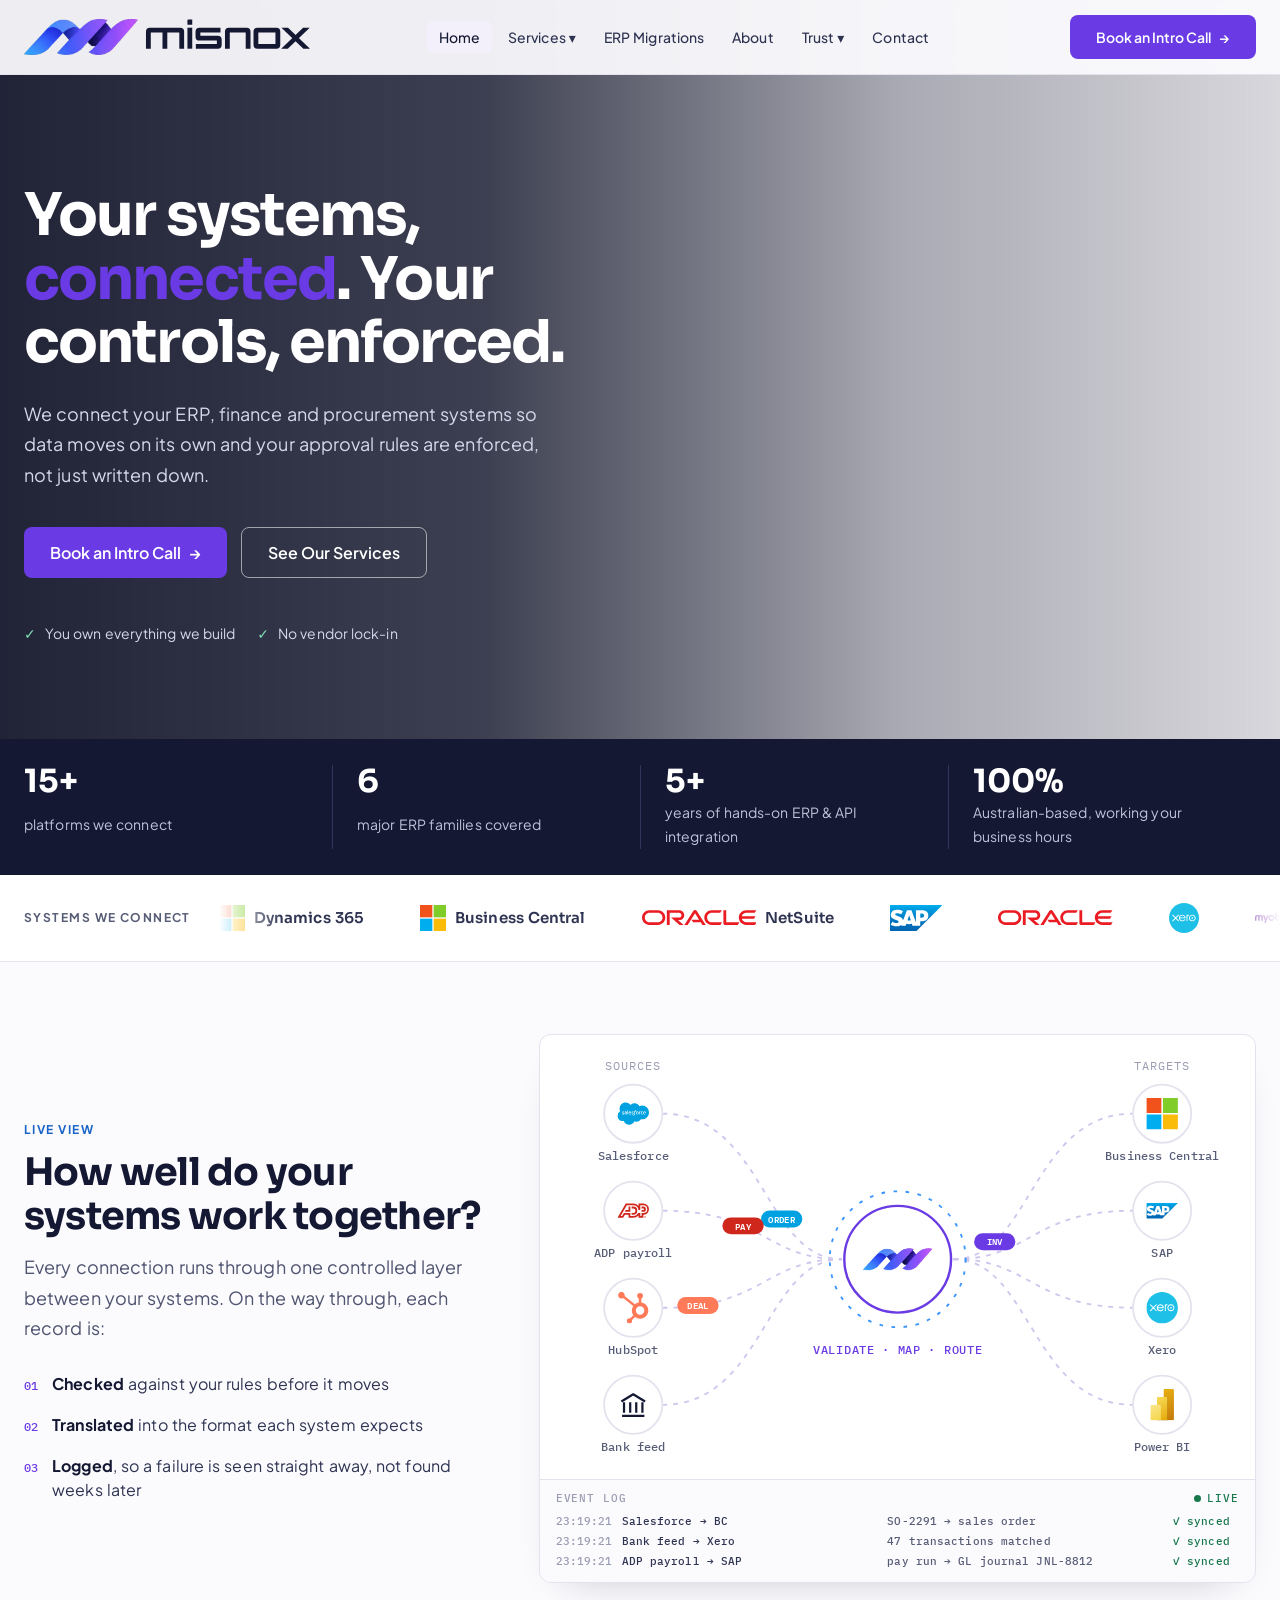
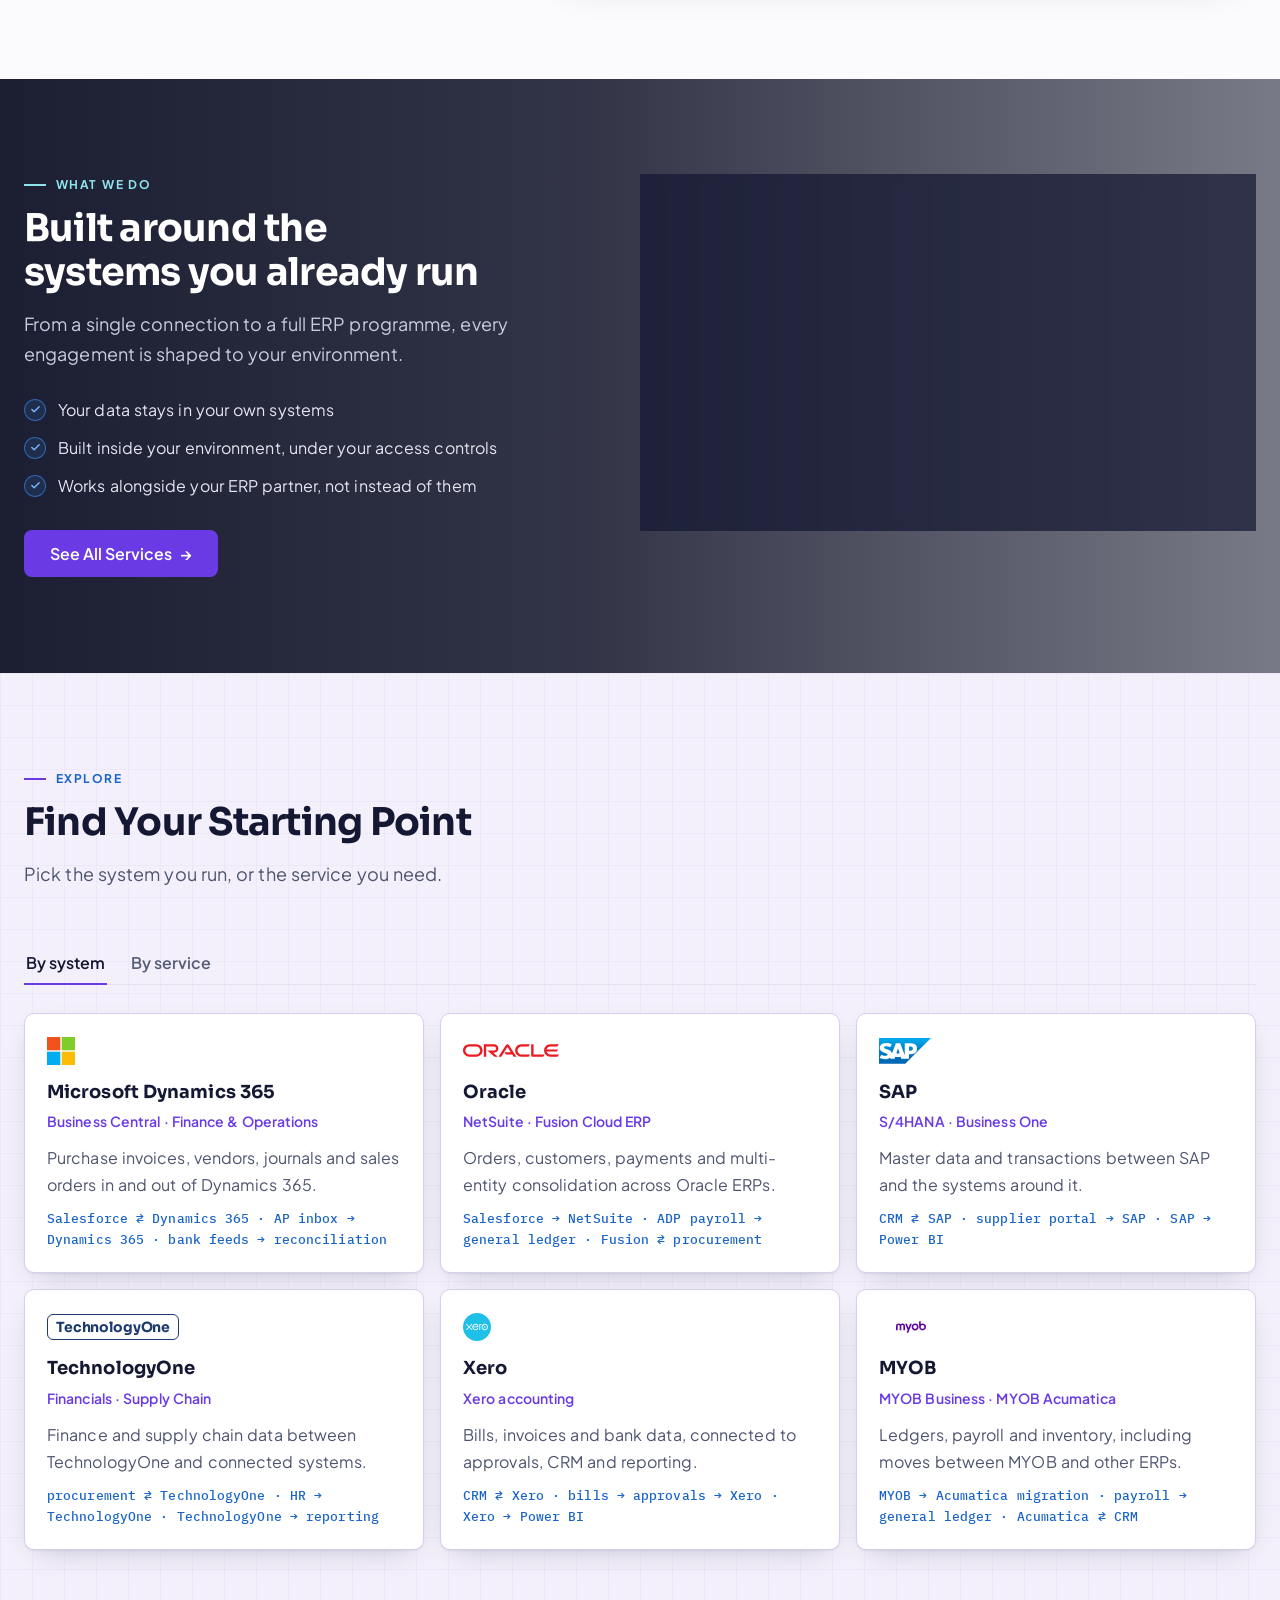
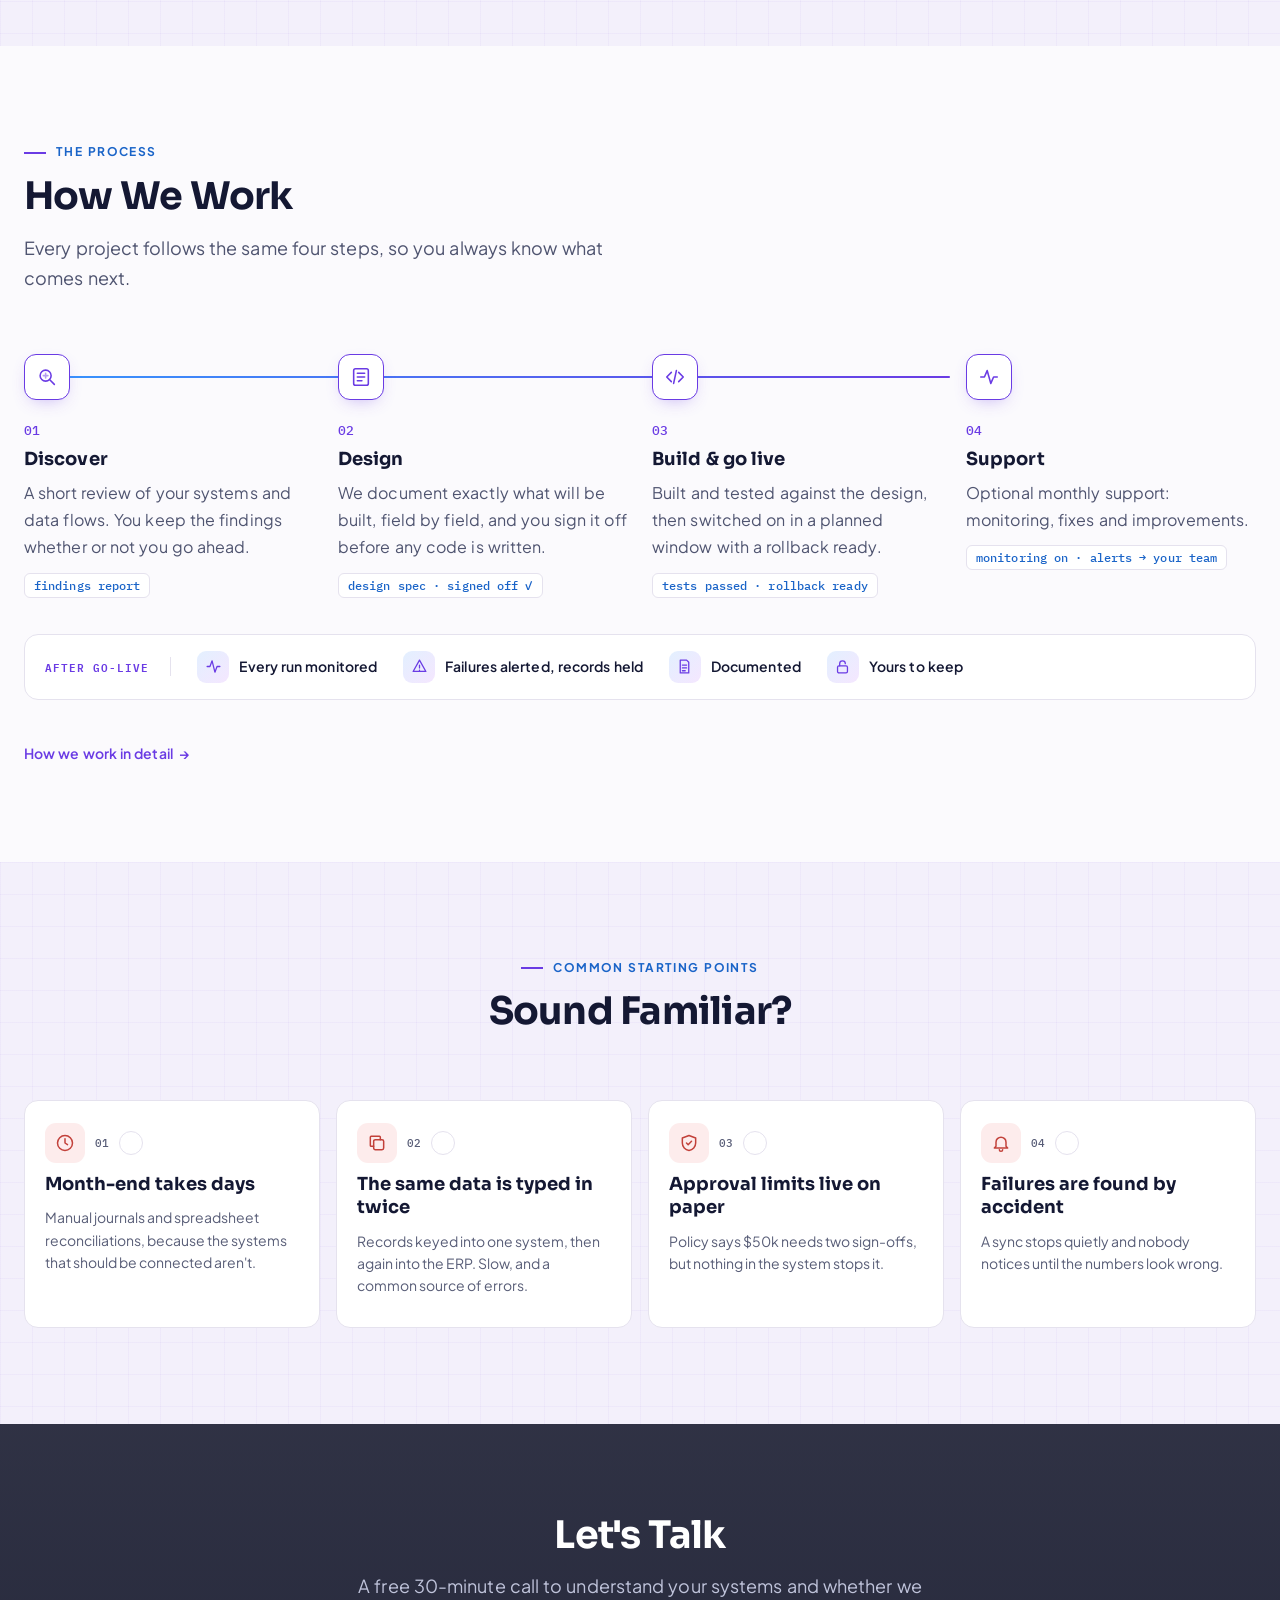
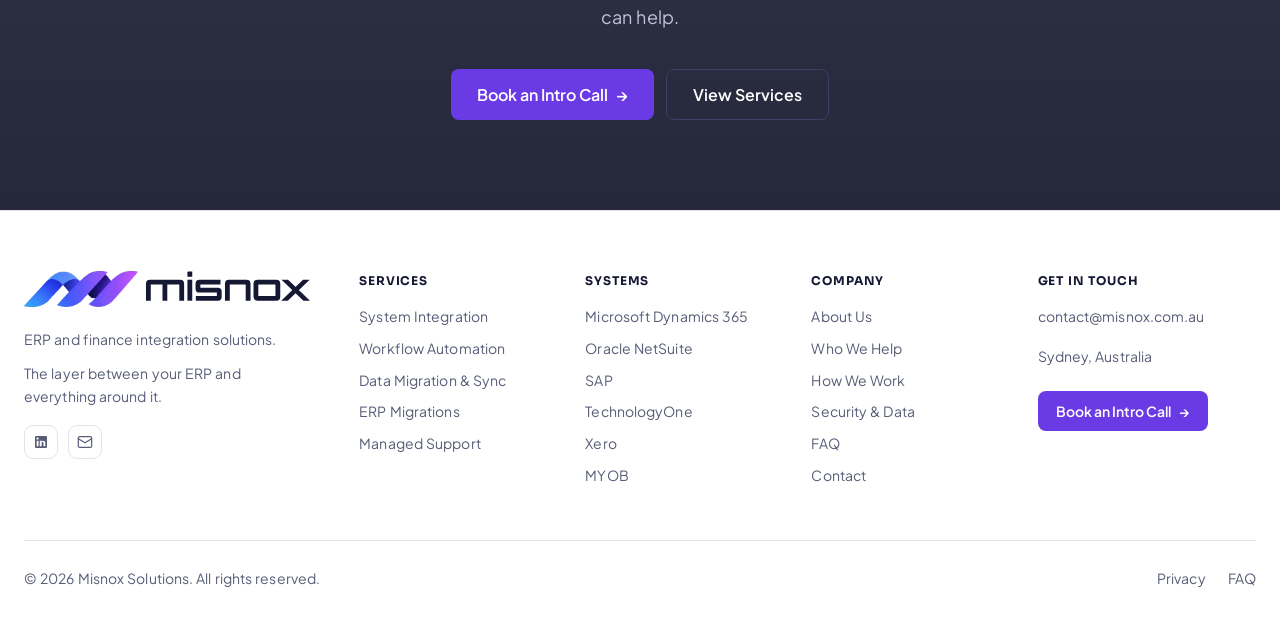
==== commit b0854630: "Home: remove dashboard section; add After go-live strip under How We Work Co-Authored-By: Claude Opu" ====
--- a/index.html
+++ b/index.html
@@ -704,6 +704,7 @@
 
 /* ── Interactive invoice pipeline (Nov 2026) ── */
 .fx-stage{position:relative;border:1px solid var(--line);border-radius:16px;padding:22px;background:radial-gradient(circle at 1px 1px,rgba(106,59,228,.09) 1px,transparent 0) 0 0/18px 18px,linear-gradient(180deg,#FCFBFF,#F3F0FB)}.fx-tabs{display:flex;gap:8px;flex-wrap:wrap;margin-bottom:18px}.fx-tab{display:inline-flex;align-items:center;gap:8px;font:600 13px 'Plus Jakarta Sans',sans-serif;padding:7px 14px;border-radius:999px;border:1px solid var(--line);background:var(--surface);color:var(--ink2);cursor:pointer;transition:background .25s,color .25s,border-color .25s}.fx-tab small{font:500 11px 'IBM Plex Mono',monospace;color:var(--muted)}.fx-tab:hover{border-color:var(--accent)}.fx-tab[aria-selected=true]{background:var(--ink);border-color:var(--ink);color:#fff}.fx-tab[aria-selected=true] small{color:#B9BDD6}.fx-sys{display:flex;align-items:center;gap:10px;min-width:0}.fx-sys i{flex-shrink:0;width:34px;height:34px;border-radius:9px;display:grid;place-items:center;font:700 12px 'Sora',sans-serif;font-style:normal;color:#fff;background:var(--c);box-shadow:0 8px 16px -10px var(--c)}.fx-sys b{display:block;font:700 15px/1.25 'Sora',sans-serif;color:var(--ink)}.fx-sys small{font:500 11.5px 'IBM Plex Mono',monospace;color:var(--accent)}.fx-json{margin:0;background:#141833;color:#D5D8EA;border-radius:8px;padding:10px 12px;font:500 12px/1.65 'IBM Plex Mono',monospace;min-height:9.6em;white-space:pre-wrap;overflow-wrap:anywhere}.fx-json .k{color:#C3AEFF}.fx-json .v{color:#8CCBFF}.fx-json .p{color:#6E7396}.fx-map{display:grid;gap:6px}.fx-map div{display:grid;grid-template-columns:minmax(0,1fr) 18px minmax(0,1fr);align-items:center;gap:6px;font:500 11.5px 'IBM Plex Mono',monospace;opacity:.25;transform:translateX(-4px);transition:opacity .4s,transform .4s}.fx-map div.on{opacity:1;transform:none}.fx-map code{background:var(--bg);border:1px solid var(--line);border-radius:5px;padding:3px 6px;color:var(--ink2);overflow-wrap:anywhere}.fx-map i{font-style:normal;color:var(--accent);text-align:center}.fx-log{font:500 11px 'IBM Plex Mono',monospace;color:var(--muted);opacity:0;transition:opacity .4s}.fx-node.done .fx-log{opacity:1}.fx-traits{display:flex;flex-wrap:wrap;gap:8px 20px;margin-top:18px;font:500 12px 'IBM Plex Mono',monospace;color:var(--ink2)}.fx-traits span::before{content:'';display:inline-block;width:6px;height:6px;border-radius:50%;background:linear-gradient(135deg,#3794FD,#B552FB);margin-right:8px;vertical-align:2px}@media(max-width:640px){.fx-stage{padding:14px}.fx-tab small{display:none}.fx-map code{font-size:10.5px;overflow-wrap:normal;word-break:break-all}}
+.ag-strip{margin-top:36px;display:flex;flex-wrap:wrap;align-items:center;gap:14px 26px;padding:16px 20px;border:1px solid var(--line);border-radius:14px;background:var(--surface)}.ag-lbl{font:600 11px 'IBM Plex Mono',monospace;text-transform:uppercase;letter-spacing:.08em;color:var(--accent);padding-right:22px;border-right:1px solid var(--line)}.ag-item{display:inline-flex;align-items:center;gap:10px;font-weight:600;font-size:var(--fs-sm);color:var(--ink)}.ag-item .wd-ic{width:32px;height:32px;border-radius:9px}.ag-item .wd-ic svg{width:17px;height:17px}@media(max-width:700px){.ag-strip{display:grid;grid-template-columns:1fr 1fr}.ag-lbl{grid-column:1/-1;border-right:0;padding:0}}
 .wd-split{display:grid;grid-template-columns:minmax(0,1.45fr) minmax(0,.75fr);gap:48px;align-items:center}.wd{background:var(--surface);border:1px solid var(--line);border-radius:14px;box-shadow:0 30px 60px -36px rgba(20,24,51,.35),0 0 0 6px rgba(106,59,228,.04);overflow:hidden;font-size:13px}.wd-top{display:flex;align-items:center;gap:12px;padding:12px 16px;border-bottom:1px solid var(--line);background:linear-gradient(180deg,#FCFBFF,#F6F4FC)}.wd-top b{font:700 13.5px 'Sora',sans-serif;color:var(--ink)}.wd-dots{display:flex;gap:5px}.wd-dots i{width:9px;height:9px;border-radius:50%;background:#DDD8EC}.wd-live{margin-left:auto;font:500 11.5px 'IBM Plex Mono',monospace;color:var(--muted);display:flex;align-items:center;gap:7px}.wd-live i{width:7px;height:7px;border-radius:50%;background:var(--green);animation:imapPulse 1.4s infinite}.wd-kpis{display:grid;grid-template-columns:repeat(4,1fr);border-bottom:1px solid var(--line)}.wd-kpis div{padding:14px 16px;display:grid;gap:3px}.wd-kpis div+div{border-left:1px solid var(--line)}.wd-kpis span{font:500 11px 'IBM Plex Mono',monospace;color:var(--muted);text-transform:uppercase;letter-spacing:.04em}.wd-kpis b{font:700 20px 'Sora',sans-serif;color:var(--ink);font-variant-numeric:tabular-nums}.wd-kpis b.g{color:var(--green)}.wd-kpis b.a{color:#B7791F}.wd-head,.wd-row{display:grid;grid-template-columns:1.5fr 1.05fr .8fr .9fr 70px;align-items:center;gap:10px;padding:0 16px}.wd-head{padding-top:10px;padding-bottom:8px;font:500 10.5px 'IBM Plex Mono',monospace;color:var(--muted);text-transform:uppercase;letter-spacing:.05em;border-bottom:1px solid var(--line)}.wd-row{height:44px;border-bottom:1px solid var(--line);transition:background .4s}.wd-row:last-child{border-bottom:0}.wd-row.warn{background:#FFF8EB}.wd-row.fixed{background:#EEF8F2}.wd-name{font-weight:600;color:var(--ink);white-space:nowrap;overflow:hidden;text-overflow:ellipsis}.wd-name i{font-style:normal;color:var(--accent);margin:0 3px}.wd-st{display:inline-flex;align-items:center;gap:7px;justify-self:start;font:500 11.5px 'IBM Plex Mono',monospace;padding:3px 9px;border-radius:999px;background:#E9F6EF;color:#1F7A4D;white-space:nowrap}.wd-st em{font-style:normal}.wd-st b{width:6px;height:6px;border-radius:50%;background:currentColor}.wd-st.warn{background:#FDF1DC;color:#9A5B0B}.wd-st.warn b{animation:imapPulse .9s infinite}.wd-st.retry{background:#EDE8FC;color:var(--accent)}.wd-last,.wd-n{font:500 12px 'IBM Plex Mono',monospace;color:var(--muted);font-variant-numeric:tabular-nums}.wd-n{color:var(--ink2)}.wd-spark{width:60px;height:18px}.wd-spark rect{fill:#CFC6EE}.wd-row.warn .wd-spark rect:last-child{fill:#E3A23B}.wd-row.fixed .wd-spark rect:last-child{fill:#2F9E68}.wd-log{border-top:1px solid var(--line);background:#141833;padding:12px 16px;min-height:118px}.wd-log-h{display:block;font:500 10.5px 'IBM Plex Mono',monospace;color:#8FE3EE;text-transform:uppercase;letter-spacing:.06em;margin-bottom:6px}.wd-log p{margin:0;font:500 12px/1.75 'IBM Plex Mono',monospace;color:#D5D8EA;animation:afIn .4s both}.wd-log time{color:#6E7396;margin-right:10px}.wd-log .w{color:#F2C46D}.wd-log .ok{color:#7FD9A8}.wd-points{list-style:none;margin:0;padding:0;display:grid;gap:22px}.wd-points li{display:flex;gap:14px;align-items:flex-start;color:var(--muted);font-size:var(--fs-sm);line-height:1.55}.wd-points b{display:block;color:var(--ink);font:700 var(--fs-base) 'Sora',sans-serif;margin-bottom:2px}.wd-ic{flex-shrink:0;width:38px;height:38px;border-radius:10px;display:grid;place-items:center;background:linear-gradient(135deg,rgba(55,148,253,.14),rgba(181,82,251,.14));color:var(--accent)}.wd-ic svg{width:19px;height:19px;fill:none;stroke:currentColor;stroke-width:1.8;stroke-linecap:round;stroke-linejoin:round}.wd-points .wd-cta{display:block;margin-top:4px}@media(max-width:1000px){.wd-split{grid-template-columns:1fr;gap:36px}}@media(max-width:640px){.wd-kpis{grid-template-columns:repeat(2,1fr)}.wd-kpis div:nth-child(3){border-left:0}.wd-kpis div:nth-child(n+3){border-top:1px solid var(--line)}.wd-head{display:none}.wd-row{grid-template-columns:1fr auto;height:auto;padding:10px 14px;row-gap:4px}.wd-last,.wd-spark{display:none}.wd-n{grid-column:1}.wd-st{grid-column:2;grid-row:1}}
 #how,#who{scroll-margin-top:90px}.pn-grid{display:grid;grid-template-columns:repeat(4,minmax(0,1fr));gap:16px}.pn-card{position:relative;text-align:left;display:flex;flex-direction:column;gap:10px;padding:22px 20px 20px;background:var(--surface);border:1px solid var(--line);border-radius:14px;cursor:pointer;font:inherit;color:inherit;transition:transform .3s cubic-bezier(.2,.8,.2,1),box-shadow .3s,border-color .3s,background .3s}.pn-card:hover,.pn-card:focus-visible{transform:translateY(-4px);box-shadow:0 20px 40px -26px rgba(20,24,51,.45);border-color:#C9BEF0;outline:none}.pn-top{display:flex;align-items:center;gap:10px}.pn-ic{width:40px;height:40px;border-radius:11px;display:grid;place-items:center;background:#FDECEC;color:#C2413A;transition:background .35s,color .35s}.pn-ic svg,.pn-tick svg{width:20px;height:20px;fill:none;stroke:currentColor;stroke-width:1.8;stroke-linecap:round;stroke-linejoin:round}.pn-n{font:500 11px 'IBM Plex Mono',monospace;color:var(--muted)}.pn-tick{margin-left:auto;width:24px;height:24px;border-radius:50%;border:1.5px solid var(--line);display:grid;place-items:center;color:transparent;transition:all .3s}.pn-tick svg{width:14px;height:14px;stroke-width:2.6}.pn-t{font:700 var(--fs-lg)/1.3 'Sora',sans-serif;color:var(--ink)}.pn-d{font-size:var(--fs-sm);line-height:1.6;color:var(--muted)}.pn-fix{display:grid;gap:4px;margin-top:auto;padding:12px 14px;border-radius:10px;background:var(--bg2);font-size:var(--fs-sm);line-height:1.55;color:var(--ink2);max-height:0;opacity:0;padding-top:0;padding-bottom:0;overflow:hidden;transition:max-height .45s ease,opacity .35s,padding .35s}.pn-fix em{font:600 11px 'IBM Plex Mono',monospace;font-style:normal;text-transform:uppercase;letter-spacing:.06em;color:var(--accent)}.pn-card:hover .pn-fix,.pn-card:focus-visible .pn-fix,.pn-card[aria-pressed=true] .pn-fix{max-height:160px;opacity:1;padding-top:12px;padding-bottom:12px}.pn-card[aria-pressed=true]{border-color:var(--accent);background:linear-gradient(180deg,#FFFFFF,#F7F4FE);box-shadow:0 0 0 4px rgba(106,59,228,.10),0 20px 40px -26px rgba(106,59,228,.5)}.pn-card[aria-pressed=true] .pn-ic{background:#E9F6EF;color:#1F7A4D}.pn-card[aria-pressed=true] .pn-tick{background:var(--accent);border-color:var(--accent);color:#fff}.pn-bar{margin-top:22px;display:flex;align-items:center;gap:18px;flex-wrap:wrap;padding:16px 20px;border:1px solid var(--line);border-radius:14px;background:var(--surface)}.pn-bar #pn-msg{flex:1;min-width:220px;font-weight:600;color:var(--ink)}.pn-meter{display:flex;gap:5px}.pn-meter i{width:26px;height:6px;border-radius:3px;background:var(--line);transition:background .35s}.pn-meter i.on{background:linear-gradient(90deg,#3794FD,#B552FB)}.pn-bar .btn{opacity:.55;transition:opacity .3s}.pn-bar.has .btn{opacity:1}@media(max-width:1000px){.pn-grid{grid-template-columns:repeat(2,minmax(0,1fr))}}@media(max-width:560px){.pn-grid{grid-template-columns:1fr}.pn-fix{max-height:160px;opacity:1;padding-top:12px;padding-bottom:12px}}
 .fx{position:relative}
@@ -949,7 +950,7 @@
 <section class="section hc-section">
   <div class="container hc-split">
     <div><span class="mono">LIVE VIEW</span><h2 class="st">How well do your systems work together?</h2><p class="sd">Every connection runs through one controlled layer between your systems. On the way through, each record is:</p><ul class="hc-points"><li><span>01</span><div><b>Checked</b> against your rules before it moves</div></li><li><span>02</span><div><b>Translated</b> into the format each system expects</div></li><li><span>03</span><div><b>Logged</b>, so a failure is seen straight away, not found weeks later</div></li></ul></div>
-    <div class="hc-stage"><div class="imap" aria-live="off"><svg class="imap-svg" viewBox="0 0 560 340" role="img" aria-label="Orders, deals and bank transactions flow from Salesforce, ADP payroll, HubSpot and bank feeds through the Misnox integration layer into Business Central, SAP, Xero and Power BI"><path id="pl0" class="imap-wire" d="M86 50 C170 50 170 170 234 170"></path><path id="pl1" class="imap-wire" d="M86 130 C170 130 170 170 234 170"></path><path id="pl2" class="imap-wire" d="M86 210 C170 210 170 170 234 170"></path><path id="pl3" class="imap-wire" d="M86 290 C170 290 170 170 234 170"></path><path id="pr0" class="imap-wire" d="M326 170 C390 170 390 50 474 50"></path><path id="pr1" class="imap-wire" d="M326 170 C390 170 390 130 474 130"></path><path id="pr2" class="imap-wire" d="M326 170 C390 170 390 210 474 210"></path><path id="pr3" class="imap-wire" d="M326 170 C390 170 390 290 474 290"></path><g class="imap-pk" opacity="0"><rect x="-17" y="-7" width="34" height="14" rx="7" fill="#00A1E0"></rect><text x="0" y="3" text-anchor="middle">ORDER</text><animateMotion dur="3s" begin="0.0s" repeatCount="indefinite" rotate="0"><mpath href="#pl0"></mpath></animateMotion><animate attributeName="opacity" dur="3s" begin="0.0s" repeatCount="indefinite" values="0;1;1;0" keyTimes="0;.12;.85;1"></animate></g><g class="imap-pk" opacity="0"><rect x="-17" y="-7" width="34" height="14" rx="7" fill="#D0271D"></rect><text x="0" y="3" text-anchor="middle">PAY</text><animateMotion dur="3s" begin="0.75s" repeatCount="indefinite" rotate="0"><mpath href="#pl1"></mpath></animateMotion><animate attributeName="opacity" dur="3s" begin="0.75s" repeatCount="indefinite" values="0;1;1;0" keyTimes="0;.12;.85;1"></animate></g><g class="imap-pk" opacity="0"><rect x="-17" y="-7" width="34" height="14" rx="7" fill="#FF7A59"></rect><text x="0" y="3" text-anchor="middle">DEAL</text><animateMotion dur="3s" begin="1.5s" repeatCount="indefinite" rotate="0"><mpath href="#pl2"></mpath></animateMotion><animate attributeName="opacity" dur="3s" begin="1.5s" repeatCount="indefinite" values="0;1;1;0" keyTimes="0;.12;.85;1"></animate></g><g class="imap-pk" opacity="0"><rect x="-17" y="-7" width="34" height="14" rx="7" fill="#1A64C8"></rect><text x="0" y="3" text-anchor="middle">TXN</text><animateMotion dur="3s" begin="2.25s" repeatCount="indefinite" rotate="0"><mpath href="#pl3"></mpath></animateMotion><animate attributeName="opacity" dur="3s" begin="2.25s" repeatCount="indefinite" values="0;1;1;0" keyTimes="0;.12;.85;1"></animate></g><g class="imap-pk" opacity="0"><rect x="-17" y="-7" width="34" height="14" rx="7" fill="#6A3BE4"></rect><text x="0" y="3" text-anchor="middle">INV</text><animateMotion dur="3s" begin="1.5s" repeatCount="indefinite" rotate="0"><mpath href="#pr0"></mpath></animateMotion><animate attributeName="opacity" dur="3s" begin="1.5s" repeatCount="indefinite" values="0;1;1;0" keyTimes="0;.12;.85;1"></animate></g><g class="imap-pk" opacity="0"><rect x="-17" y="-7" width="34" height="14" rx="7" fill="#6A3BE4"></rect><text x="0" y="3" text-anchor="middle">PO</text><animateMotion dur="3s" begin="2.25s" repeatCount="indefinite" rotate="0"><mpath href="#pr1"></mpath></animateMotion><animate attributeName="opacity" dur="3s" begin="2.25s" repeatCount="indefinite" values="0;1;1;0" keyTimes="0;.12;.85;1"></animate></g><g class="imap-pk" opacity="0"><rect x="-17" y="-7" width="34" height="14" rx="7" fill="#6A3BE4"></rect><text x="0" y="3" text-anchor="middle">JNL</text><animateMotion dur="3s" begin="3.0s" repeatCount="indefinite" rotate="0"><mpath href="#pr2"></mpath></animateMotion><animate attributeName="opacity" dur="3s" begin="3.0s" repeatCount="indefinite" values="0;1;1;0" keyTimes="0;.12;.85;1"></animate></g><g class="imap-pk" opacity="0"><rect x="-17" y="-7" width="34" height="14" rx="7" fill="#6A3BE4"></rect><text x="0" y="3" text-anchor="middle">DATA</text><animateMotion dur="3s" begin="3.75s" repeatCount="indefinite" rotate="0"><mpath href="#pr3"></mpath></animateMotion><animate attributeName="opacity" dur="3s" begin="3.75s" repeatCount="indefinite" values="0;1;1;0" keyTimes="0;.12;.85;1"></animate></g><g class="imap-node"><circle cx="62" cy="50" r="24"></circle><use href="#lg-sf" x="49" y="37" width="26" height="26"></use><text class="imap-lbl" x="62" y="88" text-anchor="middle">Salesforce</text></g><g class="imap-node"><circle cx="62" cy="130" r="24"></circle><use href="#lg-adp" x="49" y="117" width="26" height="26"></use><text class="imap-lbl" x="62" y="168" text-anchor="middle">ADP payroll</text></g><g class="imap-node"><circle cx="62" cy="210" r="24"></circle><use href="#lg-hs" x="49" y="197" width="26" height="26"></use><text class="imap-lbl" x="62" y="248" text-anchor="middle">HubSpot</text></g><g class="imap-node"><circle cx="62" cy="290" r="24"></circle><use href="#lg-bank" x="49" y="277" width="26" height="26"></use><text class="imap-lbl" x="62" y="328" text-anchor="middle">Bank feed</text></g><g class="imap-node"><circle cx="498" cy="50" r="24"></circle><use href="#lg-ms" x="485" y="37" width="26" height="26"></use><text class="imap-lbl" x="498" y="88" text-anchor="middle">Business Central</text></g><g class="imap-node"><circle cx="498" cy="130" r="24"></circle><use href="#lg-sap" x="485" y="117" width="26" height="26"></use><text class="imap-lbl" x="498" y="168" text-anchor="middle">SAP</text></g><g class="imap-node"><circle cx="498" cy="210" r="24"></circle><use href="#lg-xero" x="485" y="197" width="26" height="26"></use><text class="imap-lbl" x="498" y="248" text-anchor="middle">Xero</text></g><g class="imap-node"><circle cx="498" cy="290" r="24"></circle><use href="#lg-pbi" x="485" y="277" width="26" height="26"></use><text class="imap-lbl" x="498" y="328" text-anchor="middle">Power BI</text></g><g class="imap-hub"><circle class="imap-ring" cx="280" cy="170" r="56"></circle><circle cx="280" cy="170" r="44"></circle><image href="/brand/misnox-symbol.png" x="251.4" y="160.9" width="57.2" height="18.1"></image><text class="imap-hubt" x="280" y="248" text-anchor="middle">VALIDATE · MAP · ROUTE</text></g><text class="imap-col" x="62" y="14" text-anchor="middle">SOURCES</text><text class="imap-col" x="498" y="14" text-anchor="middle">TARGETS</text></svg><div class="imap-log" id="imap-log"><div class="imap-log-h"><span>EVENT LOG</span><span class="imap-live"><i></i>LIVE</span></div><div id="imap-rows"><div class="imap-row"><span class="t">16:35:17</span><span class="r">Salesforce → BC</span><span class="m">SO-2291 → sales order</span><span class="s ok">✓ synced</span></div><div class="imap-row"><span class="t">16:35:17</span><span class="r">Bank feed → Xero</span><span class="m">47 transactions matched</span><span class="s ok">✓ synced</span></div><div class="imap-row"><span class="t">16:35:17</span><span class="r">ADP payroll → SAP</span><span class="m">pay run → GL journal JNL-8812</span><span class="s ok">✓ synced</span></div></div></div></div></div>
+    <div class="hc-stage"><div class="imap" aria-live="off"><svg class="imap-svg" viewBox="0 0 560 340" role="img" aria-label="Orders, deals and bank transactions flow from Salesforce, ADP payroll, HubSpot and bank feeds through the Misnox integration layer into Business Central, SAP, Xero and Power BI"><path id="pl0" class="imap-wire" d="M86 50 C170 50 170 170 234 170"></path><path id="pl1" class="imap-wire" d="M86 130 C170 130 170 170 234 170"></path><path id="pl2" class="imap-wire" d="M86 210 C170 210 170 170 234 170"></path><path id="pl3" class="imap-wire" d="M86 290 C170 290 170 170 234 170"></path><path id="pr0" class="imap-wire" d="M326 170 C390 170 390 50 474 50"></path><path id="pr1" class="imap-wire" d="M326 170 C390 170 390 130 474 130"></path><path id="pr2" class="imap-wire" d="M326 170 C390 170 390 210 474 210"></path><path id="pr3" class="imap-wire" d="M326 170 C390 170 390 290 474 290"></path><g class="imap-pk" opacity="0"><rect x="-17" y="-7" width="34" height="14" rx="7" fill="#00A1E0"></rect><text x="0" y="3" text-anchor="middle">ORDER</text><animateMotion dur="3s" begin="0.0s" repeatCount="indefinite" rotate="0"><mpath href="#pl0"></mpath></animateMotion><animate attributeName="opacity" dur="3s" begin="0.0s" repeatCount="indefinite" values="0;1;1;0" keyTimes="0;.12;.85;1"></animate></g><g class="imap-pk" opacity="0"><rect x="-17" y="-7" width="34" height="14" rx="7" fill="#D0271D"></rect><text x="0" y="3" text-anchor="middle">PAY</text><animateMotion dur="3s" begin="0.75s" repeatCount="indefinite" rotate="0"><mpath href="#pl1"></mpath></animateMotion><animate attributeName="opacity" dur="3s" begin="0.75s" repeatCount="indefinite" values="0;1;1;0" keyTimes="0;.12;.85;1"></animate></g><g class="imap-pk" opacity="0"><rect x="-17" y="-7" width="34" height="14" rx="7" fill="#FF7A59"></rect><text x="0" y="3" text-anchor="middle">DEAL</text><animateMotion dur="3s" begin="1.5s" repeatCount="indefinite" rotate="0"><mpath href="#pl2"></mpath></animateMotion><animate attributeName="opacity" dur="3s" begin="1.5s" repeatCount="indefinite" values="0;1;1;0" keyTimes="0;.12;.85;1"></animate></g><g class="imap-pk" opacity="0"><rect x="-17" y="-7" width="34" height="14" rx="7" fill="#1A64C8"></rect><text x="0" y="3" text-anchor="middle">TXN</text><animateMotion dur="3s" begin="2.25s" repeatCount="indefinite" rotate="0"><mpath href="#pl3"></mpath></animateMotion><animate attributeName="opacity" dur="3s" begin="2.25s" repeatCount="indefinite" values="0;1;1;0" keyTimes="0;.12;.85;1"></animate></g><g class="imap-pk" opacity="0"><rect x="-17" y="-7" width="34" height="14" rx="7" fill="#6A3BE4"></rect><text x="0" y="3" text-anchor="middle">INV</text><animateMotion dur="3s" begin="1.5s" repeatCount="indefinite" rotate="0"><mpath href="#pr0"></mpath></animateMotion><animate attributeName="opacity" dur="3s" begin="1.5s" repeatCount="indefinite" values="0;1;1;0" keyTimes="0;.12;.85;1"></animate></g><g class="imap-pk" opacity="0"><rect x="-17" y="-7" width="34" height="14" rx="7" fill="#6A3BE4"></rect><text x="0" y="3" text-anchor="middle">PO</text><animateMotion dur="3s" begin="2.25s" repeatCount="indefinite" rotate="0"><mpath href="#pr1"></mpath></animateMotion><animate attributeName="opacity" dur="3s" begin="2.25s" repeatCount="indefinite" values="0;1;1;0" keyTimes="0;.12;.85;1"></animate></g><g class="imap-pk" opacity="0"><rect x="-17" y="-7" width="34" height="14" rx="7" fill="#6A3BE4"></rect><text x="0" y="3" text-anchor="middle">JNL</text><animateMotion dur="3s" begin="3.0s" repeatCount="indefinite" rotate="0"><mpath href="#pr2"></mpath></animateMotion><animate attributeName="opacity" dur="3s" begin="3.0s" repeatCount="indefinite" values="0;1;1;0" keyTimes="0;.12;.85;1"></animate></g><g class="imap-pk" opacity="0"><rect x="-17" y="-7" width="34" height="14" rx="7" fill="#6A3BE4"></rect><text x="0" y="3" text-anchor="middle">DATA</text><animateMotion dur="3s" begin="3.75s" repeatCount="indefinite" rotate="0"><mpath href="#pr3"></mpath></animateMotion><animate attributeName="opacity" dur="3s" begin="3.75s" repeatCount="indefinite" values="0;1;1;0" keyTimes="0;.12;.85;1"></animate></g><g class="imap-node"><circle cx="62" cy="50" r="24"></circle><use href="#lg-sf" x="49" y="37" width="26" height="26"></use><text class="imap-lbl" x="62" y="88" text-anchor="middle">Salesforce</text></g><g class="imap-node"><circle cx="62" cy="130" r="24"></circle><use href="#lg-adp" x="49" y="117" width="26" height="26"></use><text class="imap-lbl" x="62" y="168" text-anchor="middle">ADP payroll</text></g><g class="imap-node"><circle cx="62" cy="210" r="24"></circle><use href="#lg-hs" x="49" y="197" width="26" height="26"></use><text class="imap-lbl" x="62" y="248" text-anchor="middle">HubSpot</text></g><g class="imap-node"><circle cx="62" cy="290" r="24"></circle><use href="#lg-bank" x="49" y="277" width="26" height="26"></use><text class="imap-lbl" x="62" y="328" text-anchor="middle">Bank feed</text></g><g class="imap-node"><circle cx="498" cy="50" r="24"></circle><use href="#lg-ms" x="485" y="37" width="26" height="26"></use><text class="imap-lbl" x="498" y="88" text-anchor="middle">Business Central</text></g><g class="imap-node"><circle cx="498" cy="130" r="24"></circle><use href="#lg-sap" x="485" y="117" width="26" height="26"></use><text class="imap-lbl" x="498" y="168" text-anchor="middle">SAP</text></g><g class="imap-node"><circle cx="498" cy="210" r="24"></circle><use href="#lg-xero" x="485" y="197" width="26" height="26"></use><text class="imap-lbl" x="498" y="248" text-anchor="middle">Xero</text></g><g class="imap-node"><circle cx="498" cy="290" r="24"></circle><use href="#lg-pbi" x="485" y="277" width="26" height="26"></use><text class="imap-lbl" x="498" y="328" text-anchor="middle">Power BI</text></g><g class="imap-hub"><circle class="imap-ring" cx="280" cy="170" r="56"></circle><circle cx="280" cy="170" r="44"></circle><image href="/brand/misnox-symbol.png" x="251.4" y="160.9" width="57.2" height="18.1"></image><text class="imap-hubt" x="280" y="248" text-anchor="middle">VALIDATE · MAP · ROUTE</text></g><text class="imap-col" x="62" y="14" text-anchor="middle">SOURCES</text><text class="imap-col" x="498" y="14" text-anchor="middle">TARGETS</text></svg><div class="imap-log" id="imap-log"><div class="imap-log-h"><span>EVENT LOG</span><span class="imap-live"><i></i>LIVE</span></div><div id="imap-rows"><div class="imap-row"><span class="t">16:53:30</span><span class="r">Salesforce → BC</span><span class="m">SO-2291 → sales order</span><span class="s ok">✓ synced</span></div><div class="imap-row"><span class="t">16:53:30</span><span class="r">Bank feed → Xero</span><span class="m">47 transactions matched</span><span class="s ok">✓ synced</span></div><div class="imap-row"><span class="t">16:53:30</span><span class="r">ADP payroll → SAP</span><span class="m">pay run → GL journal JNL-8812</span><span class="s ok">✓ synced</span></div></div></div></div></div>
   </div>
 </section>
 <section class="wwd">
@@ -973,32 +974,11 @@
   <div class="container">
     <div class="sh l"><p class="eyebrow">The process</p><h2 class="st">How We Work</h2><p class="sd">Every project follows the same four steps, so you always know what comes next.</p></div>
     <div class="phases ptl" id="ptl"><div class="ptl-track" aria-hidden="true"><span class="ptl-fill"></span><span class="ptl-dot"></span></div><div class="phase" style="--i:0"><span class="ptl-node" aria-hidden="true"><svg viewBox="0 0 24 24"><circle cx="10.5" cy="10.5" r="6"></circle><path d="m15 15 5 5"></path><path d="M8 10.5h5M10.5 8v5" opacity=".5"></path></svg></span><span class="n">01</span><h3>Discover</h3><p>A short review of your systems and data flows. You keep the findings whether or not you go ahead.</p><span class="ptl-chip" aria-hidden="true">findings report</span></div><div class="phase" style="--i:1"><span class="ptl-node" aria-hidden="true"><svg viewBox="0 0 24 24"><rect x="4" y="3" width="16" height="18" rx="2"></rect><path d="M8 8h8M8 12h8M8 16h5"></path></svg></span><span class="n">02</span><h3>Design</h3><p>We document exactly what will be built, field by field, and you sign it off before any code is written.</p><span class="ptl-chip" aria-hidden="true">design spec · signed off ✓</span></div><div class="phase" style="--i:2"><span class="ptl-node" aria-hidden="true"><svg viewBox="0 0 24 24"><path d="M8 7 3 12l5 5M16 7l5 5-5 5M13.5 5l-3 14"></path></svg></span><span class="n">03</span><h3>Build &amp; go live</h3><p>Built and tested against the design, then switched on in a planned window with a rollback ready.</p><span class="ptl-chip" aria-hidden="true">tests passed · rollback ready</span></div><div class="phase" style="--i:3"><span class="ptl-node" aria-hidden="true"><svg viewBox="0 0 24 24"><path d="M3 12h4l3-7 4 14 3-7h4"></path></svg></span><span class="n">04</span><h3>Support</h3><p>Optional monthly support: monitoring, fixes and improvements.</p><span class="ptl-chip" aria-hidden="true">monitoring on · alerts → your team</span></div></div>
+    <div class="ag-strip reveal" style="transition-delay: 0s;"><span class="ag-lbl">After go-live</span><span class="ag-item"><span class="wd-ic" aria-hidden="true"><svg viewBox="0 0 24 24"><path d="M3 12h4l3-8 4 16 3-8h4"></path></svg></span>Every run monitored</span><span class="ag-item"><span class="wd-ic" aria-hidden="true"><svg viewBox="0 0 24 24"><path d="M12 3l9 16H3z"></path><path d="M12 10v4M12 17v.5"></path></svg></span>Failures alerted, records held</span><span class="ag-item"><span class="wd-ic" aria-hidden="true"><svg viewBox="0 0 24 24"><path d="M6 3h9l3 3v15H6z"></path><path d="M9 10h6M9 14h6M9 18h4"></path></svg></span>Documented</span><span class="ag-item"><span class="wd-ic" aria-hidden="true"><svg viewBox="0 0 24 24"><rect x="5" y="11" width="14" height="10" rx="2"></rect><path d="M8 11V8a4 4 0 0 1 8 0"></path></svg></span>Yours to keep</span></div>
     <p style="margin-top:28px"><a class="card-link" href="/services/#how">How we work in detail <span class="arrow">→</span></a></p>
   </div>
 </section>
-<section class="section section-alt wd-sec">
-  <div class="container">
-    <div class="sh l"><p class="eyebrow">After go-live</p><h2 class="st">Your Integrations, Under Watch</h2><p class="sd">Go-live is not the finish line. Every integration we build is monitored, documented and yours to keep.</p></div>
-    <div class="wd-split">
-      <div class="wd" id="wd" aria-label="Illustrative integration health dashboard">
-        <div class="wd-top"><span class="wd-dots" aria-hidden="true"><i></i><i></i><i></i></span><b>Integration health</b><span class="wd-live"><i></i>Live · <span id="wd-clock">09:41:00</span></span></div>
-        <div class="wd-kpis"><div><span>Integrations</span><b>6</b></div><div><span>Records today</span><b id="wd-total">18,400</b></div><div><span>Records lost</span><b class="g">0</b></div><div><span>Open alerts</span><b id="wd-alerts">0</b></div></div>
-        <div class="wd-head"><span>Integration</span><span>Status</span><span>Last run</span><span>Records today</span><span>Last 10 runs</span></div>
-        <div class="wd-rows" id="wd-rows"><div class="wd-row" data-i="0"><span class="wd-name">Payroll <i>→</i> ERP</span><span class="wd-st ok"><b></b><em>Healthy</em></span><span class="wd-last">2 min ago</span><span class="wd-n" data-n="1240">1,240</span><svg class="wd-spark" viewBox="0 0 60 18" aria-hidden="true"><rect x="0" y="5.2" width="4" height="12.8" rx="1"></rect><rect x="6" y="9.2" width="4" height="8.8" rx="1"></rect><rect x="12" y="3.6" width="4" height="14.4" rx="1"></rect><rect x="18" y="11.5" width="4" height="6.5" rx="1"></rect><rect x="24" y="11.0" width="4" height="7.0" rx="1"></rect><rect x="30" y="0.4" width="4" height="17.6" rx="1"></rect><rect x="36" y="10.4" width="4" height="7.6" rx="1"></rect><rect x="42" y="4.3" width="4" height="13.7" rx="1"></rect><rect x="48" y="11.3" width="4" height="6.7" rx="1"></rect><rect x="54" y="1.1" width="4" height="16.9" rx="1"></rect></svg></div><div class="wd-row" data-i="1"><span class="wd-name">Bank feed <i>→</i> ERP</span><span class="wd-st ok"><b></b><em>Healthy</em></span><span class="wd-last">1 min ago</span><span class="wd-n" data-n="3812">3,812</span><svg class="wd-spark" viewBox="0 0 60 18" aria-hidden="true"><rect x="0" y="7.7" width="4" height="10.3" rx="1"></rect><rect x="6" y="11.9" width="4" height="6.1" rx="1"></rect><rect x="12" y="10.6" width="4" height="7.4" rx="1"></rect><rect x="18" y="2.7" width="4" height="15.3" rx="1"></rect><rect x="24" y="3.1" width="4" height="14.9" rx="1"></rect><rect x="30" y="11.2" width="4" height="6.8" rx="1"></rect><rect x="36" y="7.2" width="4" height="10.8" rx="1"></rect><rect x="42" y="10.6" width="4" height="7.4" rx="1"></rect><rect x="48" y="0.0" width="4" height="18.0" rx="1"></rect><rect x="54" y="2.9" width="4" height="15.1" rx="1"></rect></svg></div><div class="wd-row" data-i="2"><span class="wd-name">CRM <i>→</i> ERP</span><span class="wd-st ok"><b></b><em>Healthy</em></span><span class="wd-last">4 min ago</span><span class="wd-n" data-n="926">926</span><svg class="wd-spark" viewBox="0 0 60 18" aria-hidden="true"><rect x="0" y="11.3" width="4" height="6.7" rx="1"></rect><rect x="6" y="9.9" width="4" height="8.1" rx="1"></rect><rect x="12" y="7.6" width="4" height="10.4" rx="1"></rect><rect x="18" y="11.3" width="4" height="6.7" rx="1"></rect><rect x="24" y="3.6" width="4" height="14.4" rx="1"></rect><rect x="30" y="11.5" width="4" height="6.5" rx="1"></rect><rect x="36" y="7.6" width="4" height="10.4" rx="1"></rect><rect x="42" y="11.7" width="4" height="6.3" rx="1"></rect><rect x="48" y="9.5" width="4" height="8.5" rx="1"></rect><rect x="54" y="5.9" width="4" height="12.1" rx="1"></rect></svg></div><div class="wd-row" data-i="3"><span class="wd-name">Procurement <i>→</i> ERP</span><span class="wd-st ok"><b></b><em>Healthy</em></span><span class="wd-last">3 min ago</span><span class="wd-n" data-n="418">418</span><svg class="wd-spark" viewBox="0 0 60 18" aria-hidden="true"><rect x="0" y="3.1" width="4" height="14.9" rx="1"></rect><rect x="6" y="9.4" width="4" height="8.6" rx="1"></rect><rect x="12" y="0.2" width="4" height="17.8" rx="1"></rect><rect x="18" y="9.9" width="4" height="8.1" rx="1"></rect><rect x="24" y="5.6" width="4" height="12.4" rx="1"></rect><rect x="30" y="8.5" width="4" height="9.5" rx="1"></rect><rect x="36" y="10.3" width="4" height="7.7" rx="1"></rect><rect x="42" y="8.3" width="4" height="9.7" rx="1"></rect><rect x="48" y="4.1" width="4" height="13.9" rx="1"></rect><rect x="54" y="10.4" width="4" height="7.6" rx="1"></rect></svg></div><div class="wd-row" data-i="4"><span class="wd-name">ERP <i>→</i> Reporting</span><span class="wd-st ok"><b></b><em>Healthy</em></span><span class="wd-last">1 min ago</span><span class="wd-n" data-n="11240">11,240</span><svg class="wd-spark" viewBox="0 0 60 18" aria-hidden="true"><rect x="0" y="0.0" width="4" height="18.0" rx="1"></rect><rect x="6" y="11.2" width="4" height="6.8" rx="1"></rect><rect x="12" y="11.3" width="4" height="6.7" rx="1"></rect><rect x="18" y="7.9" width="4" height="10.1" rx="1"></rect><rect x="24" y="1.3" width="4" height="16.7" rx="1"></rect><rect x="30" y="0.4" width="4" height="17.6" rx="1"></rect><rect x="36" y="2.9" width="4" height="15.1" rx="1"></rect><rect x="42" y="5.4" width="4" height="12.6" rx="1"></rect><rect x="48" y="2.0" width="4" height="16.0" rx="1"></rect><rect x="54" y="2.2" width="4" height="15.8" rx="1"></rect></svg></div><div class="wd-row" data-i="5"><span class="wd-name">Expenses <i>→</i> ERP</span><span class="wd-st ok"><b></b><em>Healthy</em></span><span class="wd-last">6 min ago</span><span class="wd-n" data-n="764">764</span><svg class="wd-spark" viewBox="0 0 60 18" aria-hidden="true"><rect x="0" y="4.3" width="4" height="13.7" rx="1"></rect><rect x="6" y="5.8" width="4" height="12.2" rx="1"></rect><rect x="12" y="7.0" width="4" height="11.0" rx="1"></rect><rect x="18" y="8.5" width="4" height="9.5" rx="1"></rect><rect x="24" y="7.0" width="4" height="11.0" rx="1"></rect><rect x="30" y="10.8" width="4" height="7.2" rx="1"></rect><rect x="36" y="5.8" width="4" height="12.2" rx="1"></rect><rect x="42" y="0.5" width="4" height="17.5" rx="1"></rect><rect x="48" y="1.3" width="4" height="16.7" rx="1"></rect><rect x="54" y="4.9" width="4" height="13.1" rx="1"></rect></svg></div></div>
-        <div class="wd-log" id="wd-log" aria-live="polite"><span class="wd-log-h">Event log</span><div id="wd-lines"><p><time>09:40:52</time>All integrations healthy</p></div></div>
-      </div>
-      <ul class="wd-points">
-        <li><span class="wd-ic" aria-hidden="true"><svg viewBox="0 0 24 24"><path d="M3 12h4l3-8 4 16 3-8h4"></path></svg></span><div><b>Every run monitored</b>Nobody waits for the numbers to look wrong.</div></li>
-        <li><span class="wd-ic" aria-hidden="true"><svg viewBox="0 0 24 24"><path d="M12 3l9 16H3z"></path><path d="M12 10v4M12 17v.5"></path></svg></span><div><b>Failures alerted, records held</b>Nothing is dropped. Held records are replayed once the cause is fixed.</div></li>
-        <li><span class="wd-ic" aria-hidden="true"><svg viewBox="0 0 24 24"><path d="M6 3h9l3 3v15H6z"></path><path d="M9 10h6M9 14h6M9 18h4"></path></svg></span><div><b>Documented</b>Runbooks and diagrams your own team can read.</div></li>
-        <li><span class="wd-ic" aria-hidden="true"><svg viewBox="0 0 24 24"><rect x="5" y="11" width="14" height="10" rx="2"></rect><path d="M8 11V8a4 4 0 0 1 8 0"></path></svg></span><div><b>Yours to keep</b>You own the code and configuration. No lock-in.</div></li>
-        <li class="wd-cta"><button class="btn btn-outline" type="button" onclick="navigate('services')">See Managed Support <span class="arrow">→</span></button></li>
-      </ul>
-    </div>
-    <p class="inote">Illustrative dashboard.</p>
-  </div>
-</section>
-<section class="section pn-sec">
+<section class="section section-alt pn-sec">
   <div class="container">
     <div class="sh c reveal" style="transition-delay: 0s;"><p class="eyebrow">Common starting points</p><h2 class="st">Sound Familiar?</h2></div>
     <div class="pn-grid" id="pn"><button class="pn-card" type="button" aria-pressed="false"><span class="pn-top"><span class="pn-ic" aria-hidden="true"><svg viewBox="0 0 24 24"><circle cx="12" cy="12" r="9"></circle><path d="M12 7v5l3 2"></path></svg></span><span class="pn-n">01</span><span class="pn-tick" aria-hidden="true"><svg viewBox="0 0 24 24"><path d="M5 12l5 5 9-10"></path></svg></span></span><b class="pn-t">Month-end takes days</b><span class="pn-d">Manual journals and spreadsheet reconciliations, because the systems that should be connected aren't.</span><span class="pn-fix"><em>How we fix it</em>Systems feed the ledger automatically, so reconciliation becomes checking, not typing.</span></button><button class="pn-card" type="button" aria-pressed="false"><span class="pn-top"><span class="pn-ic" aria-hidden="true"><svg viewBox="0 0 24 24"><rect x="8" y="8" width="12" height="12" rx="2"></rect><path d="M16 8V5a1 1 0 0 0-1-1H5a1 1 0 0 0-1 1v10a1 1 0 0 0 1 1h3"></path></svg></span><span class="pn-n">02</span><span class="pn-tick" aria-hidden="true"><svg viewBox="0 0 24 24"><path d="M5 12l5 5 9-10"></path></svg></span></span><b class="pn-t">The same data is typed in twice</b><span class="pn-d">Records keyed into one system, then again into the ERP. Slow, and a common source of errors.</span><span class="pn-fix"><em>How we fix it</em>Enter it once. The integration carries it everywhere else, with checks on the way.</span></button><button class="pn-card" type="button" aria-pressed="false"><span class="pn-top"><span class="pn-ic" aria-hidden="true"><svg viewBox="0 0 24 24"><path d="M12 3l8 3v6c0 4.5-3.4 8.3-8 9-4.6-.7-8-4.5-8-9V6z"></path><path d="M9 12l2 2 4-4"></path></svg></span><span class="pn-n">03</span><span class="pn-tick" aria-hidden="true"><svg viewBox="0 0 24 24"><path d="M5 12l5 5 9-10"></path></svg></span></span><b class="pn-t">Approval limits live on paper</b><span class="pn-d">Policy says $50k needs two sign-offs, but nothing in the system stops it.</span><span class="pn-fix"><em>How we fix it</em>Limits enforced inside the workflow, with a record of who approved what and when.</span></button><button class="pn-card" type="button" aria-pressed="false"><span class="pn-top"><span class="pn-ic" aria-hidden="true"><svg viewBox="0 0 24 24"><path d="M6 16V11a6 6 0 0 1 12 0v5l2 2H4z"></path><path d="M10 20a2 2 0 0 0 4 0"></path></svg></span><span class="pn-n">04</span><span class="pn-tick" aria-hidden="true"><svg viewBox="0 0 24 24"><path d="M5 12l5 5 9-10"></path></svg></span></span><b class="pn-t">Failures are found by accident</b><span class="pn-d">A sync stops quietly and nobody notices until the numbers look wrong.</span><span class="pn-fix"><em>How we fix it</em>Every run monitored. Failures alert your team and records are held for replay.</span></button></div>
@@ -1409,32 +1389,11 @@
   <div class="container">
     <div class="sh l"><p class="eyebrow">The process</p><h2 class="st">How We Work</h2><p class="sd">Every project follows the same four steps, so you always know what comes next.</p></div>
     <div class="phases ptl" id="ptl"><div class="ptl-track" aria-hidden="true"><span class="ptl-fill"></span><span class="ptl-dot"></span></div>${PHASES.map(([n,t,d],i)=>`<div class="phase" style="--i:${i}"><span class="ptl-node" aria-hidden="true">${PH_ICON[i]}</span><span class="n">${n}</span><h3>${t}</h3><p>${d}</p><span class="ptl-chip" aria-hidden="true">${PH_CHIP[i]}</span></div>`).join('')}</div>
+    <div class="ag-strip reveal"><span class="ag-lbl">After go-live</span><span class="ag-item"><span class="wd-ic" aria-hidden="true"><svg viewBox="0 0 24 24"><path d="M3 12h4l3-8 4 16 3-8h4"/></svg></span>Every run monitored</span><span class="ag-item"><span class="wd-ic" aria-hidden="true"><svg viewBox="0 0 24 24"><path d="M12 3l9 16H3z"/><path d="M12 10v4M12 17v.5"/></svg></span>Failures alerted, records held</span><span class="ag-item"><span class="wd-ic" aria-hidden="true"><svg viewBox="0 0 24 24"><path d="M6 3h9l3 3v15H6z"/><path d="M9 10h6M9 14h6M9 18h4"/></svg></span>Documented</span><span class="ag-item"><span class="wd-ic" aria-hidden="true"><svg viewBox="0 0 24 24"><rect x="5" y="11" width="14" height="10" rx="2"/><path d="M8 11V8a4 4 0 0 1 8 0"/></svg></span>Yours to keep</span></div>
     <p style="margin-top:28px"><a class="card-link" href="/services/#how">How we work in detail <span class="arrow">→</span></a></p>
   </div>
 </section>
-<section class="section section-alt wd-sec">
-  <div class="container">
-    <div class="sh l"><p class="eyebrow">After go-live</p><h2 class="st">Your Integrations, Under Watch</h2><p class="sd">Go-live is not the finish line. Every integration we build is monitored, documented and yours to keep.</p></div>
-    <div class="wd-split">
-      <div class="wd" id="wd" aria-label="Illustrative integration health dashboard">
-        <div class="wd-top"><span class="wd-dots" aria-hidden="true"><i></i><i></i><i></i></span><b>Integration health</b><span class="wd-live"><i></i>Live · <span id="wd-clock">09:41:00</span></span></div>
-        <div class="wd-kpis"><div><span>Integrations</span><b>6</b></div><div><span>Records today</span><b id="wd-total">18,400</b></div><div><span>Records lost</span><b class="g">0</b></div><div><span>Open alerts</span><b id="wd-alerts">0</b></div></div>
-        <div class="wd-head"><span>Integration</span><span>Status</span><span>Last run</span><span>Records today</span><span>Last 10 runs</span></div>
-        <div class="wd-rows" id="wd-rows"><div class="wd-row" data-i="0"><span class="wd-name">Payroll <i>→</i> ERP</span><span class="wd-st ok"><b></b><em>Healthy</em></span><span class="wd-last">2 min ago</span><span class="wd-n" data-n="1240">1,240</span><svg class="wd-spark" viewBox="0 0 60 18" aria-hidden="true"><rect x="0" y="5.2" width="4" height="12.8" rx="1"/><rect x="6" y="9.2" width="4" height="8.8" rx="1"/><rect x="12" y="3.6" width="4" height="14.4" rx="1"/><rect x="18" y="11.5" width="4" height="6.5" rx="1"/><rect x="24" y="11.0" width="4" height="7.0" rx="1"/><rect x="30" y="0.4" width="4" height="17.6" rx="1"/><rect x="36" y="10.4" width="4" height="7.6" rx="1"/><rect x="42" y="4.3" width="4" height="13.7" rx="1"/><rect x="48" y="11.3" width="4" height="6.7" rx="1"/><rect x="54" y="1.1" width="4" height="16.9" rx="1"/></svg></div><div class="wd-row" data-i="1"><span class="wd-name">Bank feed <i>→</i> ERP</span><span class="wd-st ok"><b></b><em>Healthy</em></span><span class="wd-last">1 min ago</span><span class="wd-n" data-n="3812">3,812</span><svg class="wd-spark" viewBox="0 0 60 18" aria-hidden="true"><rect x="0" y="7.7" width="4" height="10.3" rx="1"/><rect x="6" y="11.9" width="4" height="6.1" rx="1"/><rect x="12" y="10.6" width="4" height="7.4" rx="1"/><rect x="18" y="2.7" width="4" height="15.3" rx="1"/><rect x="24" y="3.1" width="4" height="14.9" rx="1"/><rect x="30" y="11.2" width="4" height="6.8" rx="1"/><rect x="36" y="7.2" width="4" height="10.8" rx="1"/><rect x="42" y="10.6" width="4" height="7.4" rx="1"/><rect x="48" y="0.0" width="4" height="18.0" rx="1"/><rect x="54" y="2.9" width="4" height="15.1" rx="1"/></svg></div><div class="wd-row" data-i="2"><span class="wd-name">CRM <i>→</i> ERP</span><span class="wd-st ok"><b></b><em>Healthy</em></span><span class="wd-last">4 min ago</span><span class="wd-n" data-n="926">926</span><svg class="wd-spark" viewBox="0 0 60 18" aria-hidden="true"><rect x="0" y="11.3" width="4" height="6.7" rx="1"/><rect x="6" y="9.9" width="4" height="8.1" rx="1"/><rect x="12" y="7.6" width="4" height="10.4" rx="1"/><rect x="18" y="11.3" width="4" height="6.7" rx="1"/><rect x="24" y="3.6" width="4" height="14.4" rx="1"/><rect x="30" y="11.5" width="4" height="6.5" rx="1"/><rect x="36" y="7.6" width="4" height="10.4" rx="1"/><rect x="42" y="11.7" width="4" height="6.3" rx="1"/><rect x="48" y="9.5" width="4" height="8.5" rx="1"/><rect x="54" y="5.9" width="4" height="12.1" rx="1"/></svg></div><div class="wd-row" data-i="3"><span class="wd-name">Procurement <i>→</i> ERP</span><span class="wd-st ok"><b></b><em>Healthy</em></span><span class="wd-last">3 min ago</span><span class="wd-n" data-n="418">418</span><svg class="wd-spark" viewBox="0 0 60 18" aria-hidden="true"><rect x="0" y="3.1" width="4" height="14.9" rx="1"/><rect x="6" y="9.4" width="4" height="8.6" rx="1"/><rect x="12" y="0.2" width="4" height="17.8" rx="1"/><rect x="18" y="9.9" width="4" height="8.1" rx="1"/><rect x="24" y="5.6" width="4" height="12.4" rx="1"/><rect x="30" y="8.5" width="4" height="9.5" rx="1"/><rect x="36" y="10.3" width="4" height="7.7" rx="1"/><rect x="42" y="8.3" width="4" height="9.7" rx="1"/><rect x="48" y="4.1" width="4" height="13.9" rx="1"/><rect x="54" y="10.4" width="4" height="7.6" rx="1"/></svg></div><div class="wd-row" data-i="4"><span class="wd-name">ERP <i>→</i> Reporting</span><span class="wd-st ok"><b></b><em>Healthy</em></span><span class="wd-last">1 min ago</span><span class="wd-n" data-n="11240">11,240</span><svg class="wd-spark" viewBox="0 0 60 18" aria-hidden="true"><rect x="0" y="0.0" width="4" height="18.0" rx="1"/><rect x="6" y="11.2" width="4" height="6.8" rx="1"/><rect x="12" y="11.3" width="4" height="6.7" rx="1"/><rect x="18" y="7.9" width="4" height="10.1" rx="1"/><rect x="24" y="1.3" width="4" height="16.7" rx="1"/><rect x="30" y="0.4" width="4" height="17.6" rx="1"/><rect x="36" y="2.9" width="4" height="15.1" rx="1"/><rect x="42" y="5.4" width="4" height="12.6" rx="1"/><rect x="48" y="2.0" width="4" height="16.0" rx="1"/><rect x="54" y="2.2" width="4" height="15.8" rx="1"/></svg></div><div class="wd-row" data-i="5"><span class="wd-name">Expenses <i>→</i> ERP</span><span class="wd-st ok"><b></b><em>Healthy</em></span><span class="wd-last">6 min ago</span><span class="wd-n" data-n="764">764</span><svg class="wd-spark" viewBox="0 0 60 18" aria-hidden="true"><rect x="0" y="4.3" width="4" height="13.7" rx="1"/><rect x="6" y="5.8" width="4" height="12.2" rx="1"/><rect x="12" y="7.0" width="4" height="11.0" rx="1"/><rect x="18" y="8.5" width="4" height="9.5" rx="1"/><rect x="24" y="7.0" width="4" height="11.0" rx="1"/><rect x="30" y="10.8" width="4" height="7.2" rx="1"/><rect x="36" y="5.8" width="4" height="12.2" rx="1"/><rect x="42" y="0.5" width="4" height="17.5" rx="1"/><rect x="48" y="1.3" width="4" height="16.7" rx="1"/><rect x="54" y="4.9" width="4" height="13.1" rx="1"/></svg></div></div>
-        <div class="wd-log" id="wd-log" aria-live="polite"><span class="wd-log-h">Event log</span><div id="wd-lines"><p><time>09:40:52</time>All integrations healthy</p></div></div>
-      </div>
-      <ul class="wd-points">
-        <li><span class="wd-ic" aria-hidden="true"><svg viewBox="0 0 24 24"><path d="M3 12h4l3-8 4 16 3-8h4"/></svg></span><div><b>Every run monitored</b>Nobody waits for the numbers to look wrong.</div></li>
-        <li><span class="wd-ic" aria-hidden="true"><svg viewBox="0 0 24 24"><path d="M12 3l9 16H3z"/><path d="M12 10v4M12 17v.5"/></svg></span><div><b>Failures alerted, records held</b>Nothing is dropped. Held records are replayed once the cause is fixed.</div></li>
-        <li><span class="wd-ic" aria-hidden="true"><svg viewBox="0 0 24 24"><path d="M6 3h9l3 3v15H6z"/><path d="M9 10h6M9 14h6M9 18h4"/></svg></span><div><b>Documented</b>Runbooks and diagrams your own team can read.</div></li>
-        <li><span class="wd-ic" aria-hidden="true"><svg viewBox="0 0 24 24"><rect x="5" y="11" width="14" height="10" rx="2"/><path d="M8 11V8a4 4 0 0 1 8 0"/></svg></span><div><b>Yours to keep</b>You own the code and configuration. No lock-in.</div></li>
-        <li class="wd-cta"><button class="btn btn-outline" type="button" onclick="navigate('services')">See Managed Support <span class="arrow">→</span></button></li>
-      </ul>
-    </div>
-    <p class="inote">Illustrative dashboard.</p>
-  </div>
-</section>
-<section class="section pn-sec">
+<section class="section section-alt pn-sec">
   <div class="container">
     <div class="sh c reveal"><p class="eyebrow">Common starting points</p><h2 class="st">Sound Familiar?</h2></div>
     <div class="pn-grid" id="pn"><button class="pn-card" type="button" aria-pressed="false"><span class="pn-top"><span class="pn-ic" aria-hidden="true"><svg viewBox="0 0 24 24"><circle cx="12" cy="12" r="9"/><path d="M12 7v5l3 2"/></svg></span><span class="pn-n">01</span><span class="pn-tick" aria-hidden="true"><svg viewBox="0 0 24 24"><path d="M5 12l5 5 9-10"/></svg></span></span><b class="pn-t">Month-end takes days</b><span class="pn-d">Manual journals and spreadsheet reconciliations, because the systems that should be connected aren't.</span><span class="pn-fix"><em>How we fix it</em>Systems feed the ledger automatically, so reconciliation becomes checking, not typing.</span></button><button class="pn-card" type="button" aria-pressed="false"><span class="pn-top"><span class="pn-ic" aria-hidden="true"><svg viewBox="0 0 24 24"><rect x="8" y="8" width="12" height="12" rx="2"/><path d="M16 8V5a1 1 0 0 0-1-1H5a1 1 0 0 0-1 1v10a1 1 0 0 0 1 1h3"/></svg></span><span class="pn-n">02</span><span class="pn-tick" aria-hidden="true"><svg viewBox="0 0 24 24"><path d="M5 12l5 5 9-10"/></svg></span></span><b class="pn-t">The same data is typed in twice</b><span class="pn-d">Records keyed into one system, then again into the ERP. Slow, and a common source of errors.</span><span class="pn-fix"><em>How we fix it</em>Enter it once. The integration carries it everywhere else, with checks on the way.</span></button><button class="pn-card" type="button" aria-pressed="false"><span class="pn-top"><span class="pn-ic" aria-hidden="true"><svg viewBox="0 0 24 24"><path d="M12 3l8 3v6c0 4.5-3.4 8.3-8 9-4.6-.7-8-4.5-8-9V6z"/><path d="M9 12l2 2 4-4"/></svg></span><span class="pn-n">03</span><span class="pn-tick" aria-hidden="true"><svg viewBox="0 0 24 24"><path d="M5 12l5 5 9-10"/></svg></span></span><b class="pn-t">Approval limits live on paper</b><span class="pn-d">Policy says $50k needs two sign-offs, but nothing in the system stops it.</span><span class="pn-fix"><em>How we fix it</em>Limits enforced inside the workflow, with a record of who approved what and when.</span></button><button class="pn-card" type="button" aria-pressed="false"><span class="pn-top"><span class="pn-ic" aria-hidden="true"><svg viewBox="0 0 24 24"><path d="M6 16V11a6 6 0 0 1 12 0v5l2 2H4z"/><path d="M10 20a2 2 0 0 0 4 0"/></svg></span><span class="pn-n">04</span><span class="pn-tick" aria-hidden="true"><svg viewBox="0 0 24 24"><path d="M5 12l5 5 9-10"/></svg></span></span><b class="pn-t">Failures are found by accident</b><span class="pn-d">A sync stops quietly and nobody notices until the numbers look wrong.</span><span class="pn-fix"><em>How we fix it</em>Every run monitored. Failures alert your team and records are held for replay.</span></button></div>
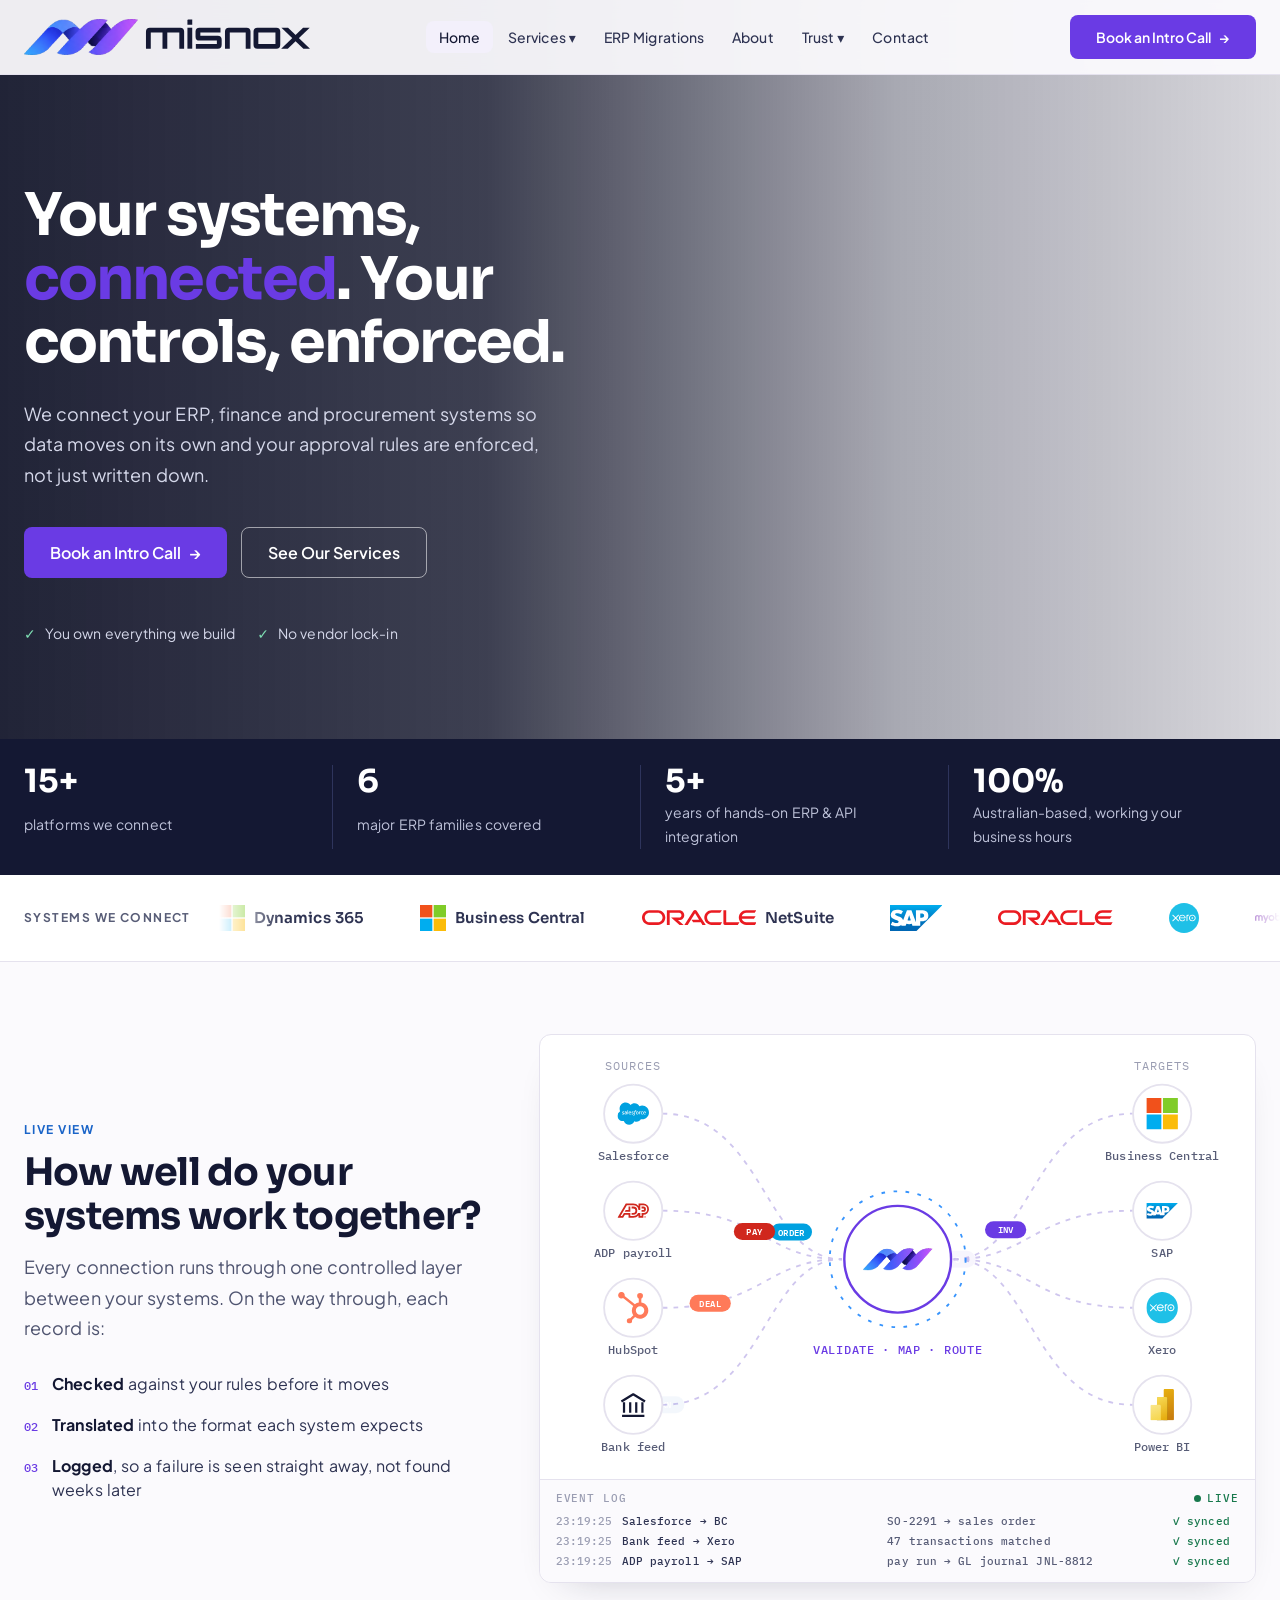
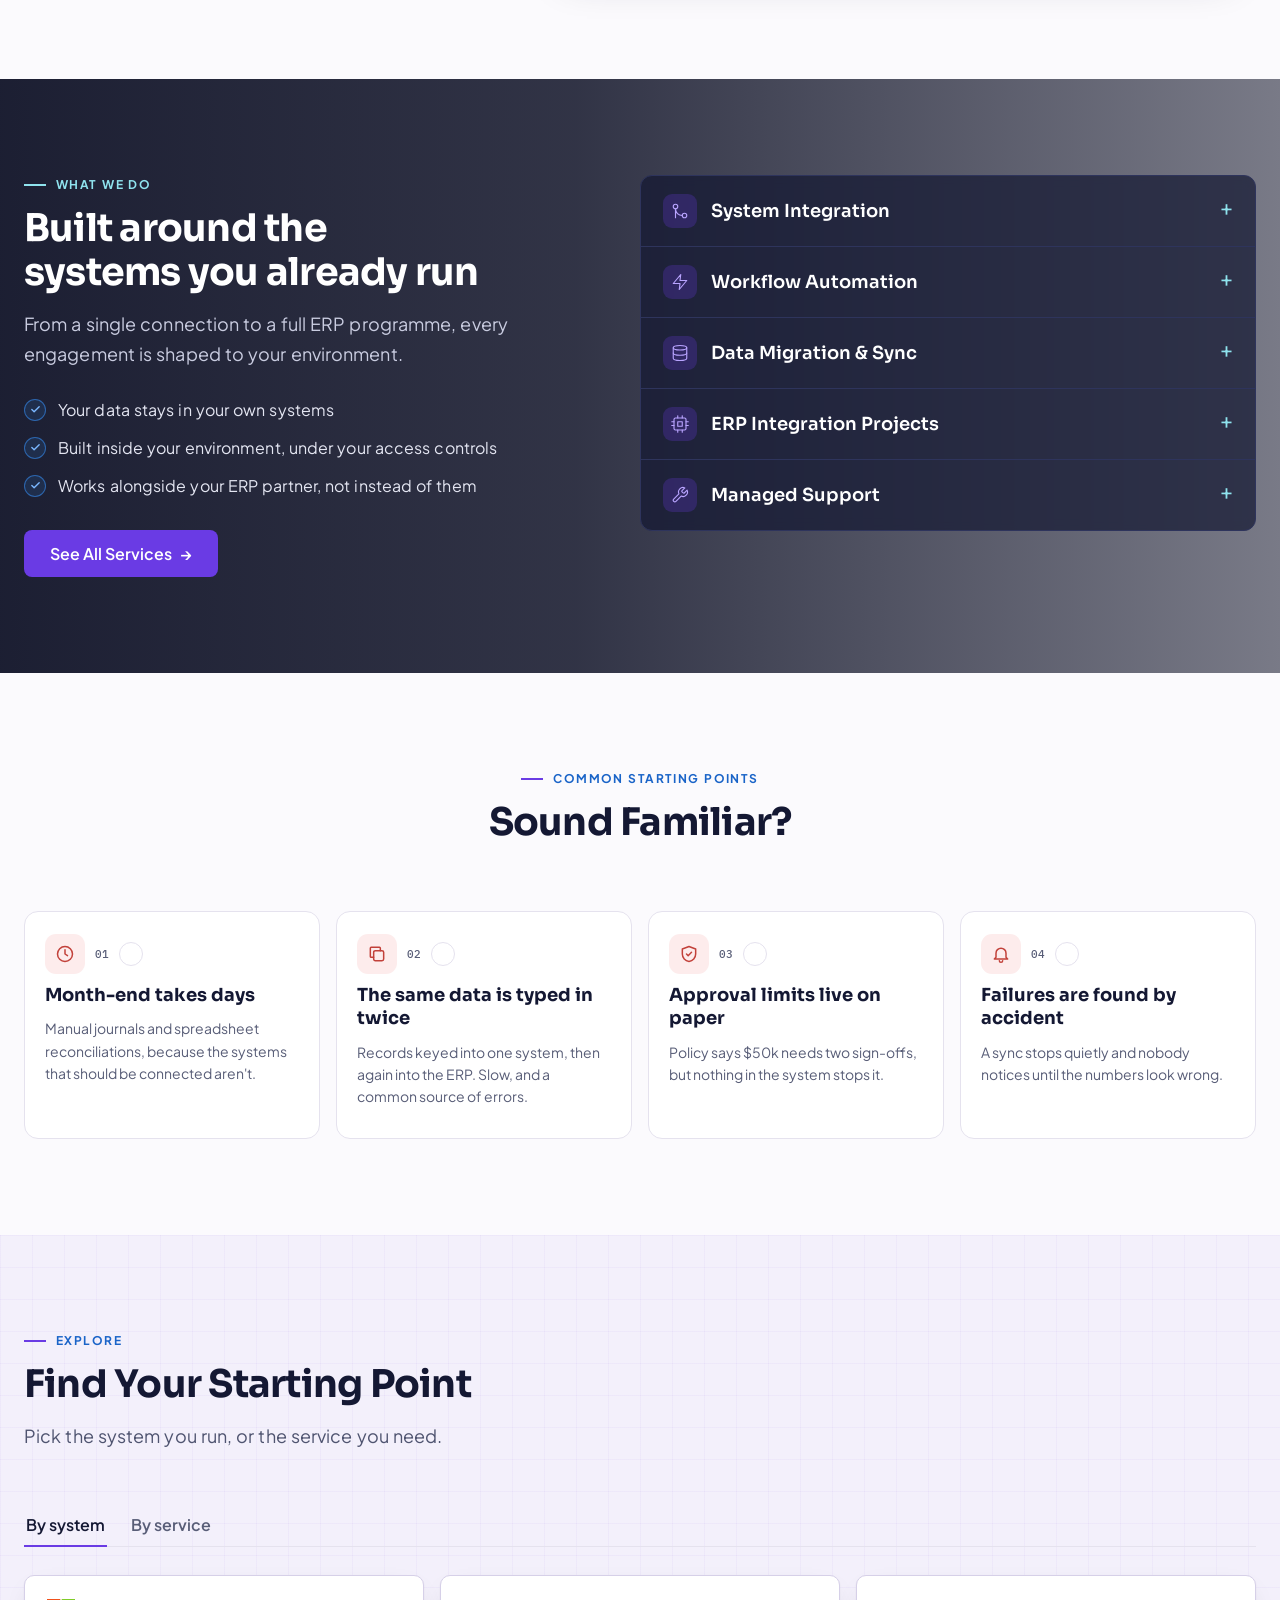
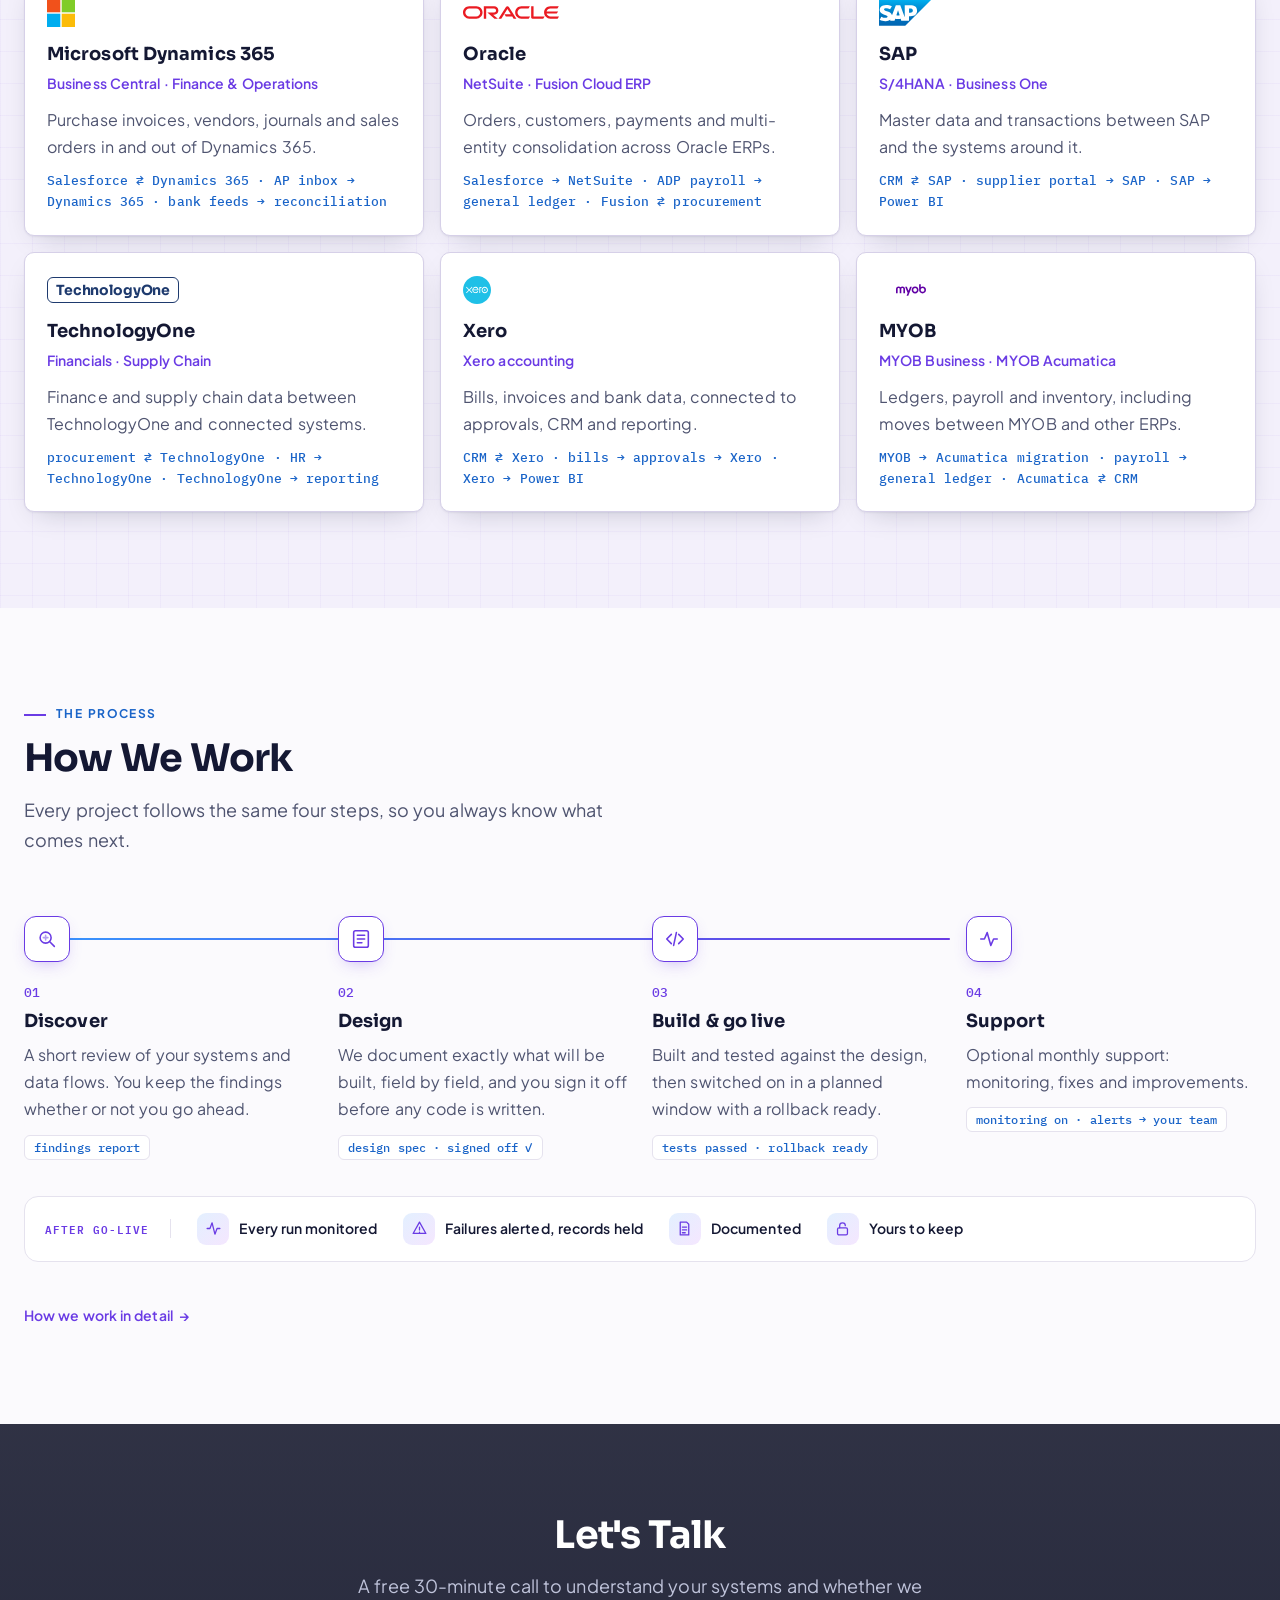
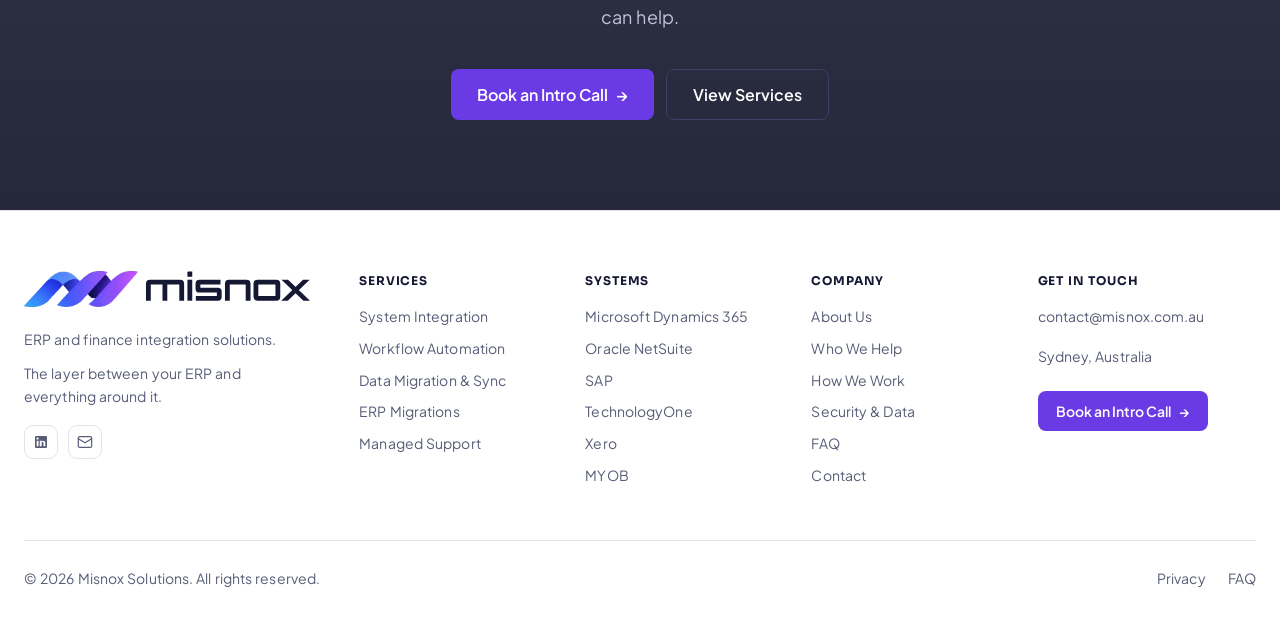
==== commit b0f75ba7: "Home: Sound Familiar (Common starting points) before Find Your Starting Point Co-Authored-By: Claude" ====
--- a/index.html
+++ b/index.html
@@ -950,13 +950,19 @@
 <section class="section hc-section">
   <div class="container hc-split">
     <div><span class="mono">LIVE VIEW</span><h2 class="st">How well do your systems work together?</h2><p class="sd">Every connection runs through one controlled layer between your systems. On the way through, each record is:</p><ul class="hc-points"><li><span>01</span><div><b>Checked</b> against your rules before it moves</div></li><li><span>02</span><div><b>Translated</b> into the format each system expects</div></li><li><span>03</span><div><b>Logged</b>, so a failure is seen straight away, not found weeks later</div></li></ul></div>
-    <div class="hc-stage"><div class="imap" aria-live="off"><svg class="imap-svg" viewBox="0 0 560 340" role="img" aria-label="Orders, deals and bank transactions flow from Salesforce, ADP payroll, HubSpot and bank feeds through the Misnox integration layer into Business Central, SAP, Xero and Power BI"><path id="pl0" class="imap-wire" d="M86 50 C170 50 170 170 234 170"></path><path id="pl1" class="imap-wire" d="M86 130 C170 130 170 170 234 170"></path><path id="pl2" class="imap-wire" d="M86 210 C170 210 170 170 234 170"></path><path id="pl3" class="imap-wire" d="M86 290 C170 290 170 170 234 170"></path><path id="pr0" class="imap-wire" d="M326 170 C390 170 390 50 474 50"></path><path id="pr1" class="imap-wire" d="M326 170 C390 170 390 130 474 130"></path><path id="pr2" class="imap-wire" d="M326 170 C390 170 390 210 474 210"></path><path id="pr3" class="imap-wire" d="M326 170 C390 170 390 290 474 290"></path><g class="imap-pk" opacity="0"><rect x="-17" y="-7" width="34" height="14" rx="7" fill="#00A1E0"></rect><text x="0" y="3" text-anchor="middle">ORDER</text><animateMotion dur="3s" begin="0.0s" repeatCount="indefinite" rotate="0"><mpath href="#pl0"></mpath></animateMotion><animate attributeName="opacity" dur="3s" begin="0.0s" repeatCount="indefinite" values="0;1;1;0" keyTimes="0;.12;.85;1"></animate></g><g class="imap-pk" opacity="0"><rect x="-17" y="-7" width="34" height="14" rx="7" fill="#D0271D"></rect><text x="0" y="3" text-anchor="middle">PAY</text><animateMotion dur="3s" begin="0.75s" repeatCount="indefinite" rotate="0"><mpath href="#pl1"></mpath></animateMotion><animate attributeName="opacity" dur="3s" begin="0.75s" repeatCount="indefinite" values="0;1;1;0" keyTimes="0;.12;.85;1"></animate></g><g class="imap-pk" opacity="0"><rect x="-17" y="-7" width="34" height="14" rx="7" fill="#FF7A59"></rect><text x="0" y="3" text-anchor="middle">DEAL</text><animateMotion dur="3s" begin="1.5s" repeatCount="indefinite" rotate="0"><mpath href="#pl2"></mpath></animateMotion><animate attributeName="opacity" dur="3s" begin="1.5s" repeatCount="indefinite" values="0;1;1;0" keyTimes="0;.12;.85;1"></animate></g><g class="imap-pk" opacity="0"><rect x="-17" y="-7" width="34" height="14" rx="7" fill="#1A64C8"></rect><text x="0" y="3" text-anchor="middle">TXN</text><animateMotion dur="3s" begin="2.25s" repeatCount="indefinite" rotate="0"><mpath href="#pl3"></mpath></animateMotion><animate attributeName="opacity" dur="3s" begin="2.25s" repeatCount="indefinite" values="0;1;1;0" keyTimes="0;.12;.85;1"></animate></g><g class="imap-pk" opacity="0"><rect x="-17" y="-7" width="34" height="14" rx="7" fill="#6A3BE4"></rect><text x="0" y="3" text-anchor="middle">INV</text><animateMotion dur="3s" begin="1.5s" repeatCount="indefinite" rotate="0"><mpath href="#pr0"></mpath></animateMotion><animate attributeName="opacity" dur="3s" begin="1.5s" repeatCount="indefinite" values="0;1;1;0" keyTimes="0;.12;.85;1"></animate></g><g class="imap-pk" opacity="0"><rect x="-17" y="-7" width="34" height="14" rx="7" fill="#6A3BE4"></rect><text x="0" y="3" text-anchor="middle">PO</text><animateMotion dur="3s" begin="2.25s" repeatCount="indefinite" rotate="0"><mpath href="#pr1"></mpath></animateMotion><animate attributeName="opacity" dur="3s" begin="2.25s" repeatCount="indefinite" values="0;1;1;0" keyTimes="0;.12;.85;1"></animate></g><g class="imap-pk" opacity="0"><rect x="-17" y="-7" width="34" height="14" rx="7" fill="#6A3BE4"></rect><text x="0" y="3" text-anchor="middle">JNL</text><animateMotion dur="3s" begin="3.0s" repeatCount="indefinite" rotate="0"><mpath href="#pr2"></mpath></animateMotion><animate attributeName="opacity" dur="3s" begin="3.0s" repeatCount="indefinite" values="0;1;1;0" keyTimes="0;.12;.85;1"></animate></g><g class="imap-pk" opacity="0"><rect x="-17" y="-7" width="34" height="14" rx="7" fill="#6A3BE4"></rect><text x="0" y="3" text-anchor="middle">DATA</text><animateMotion dur="3s" begin="3.75s" repeatCount="indefinite" rotate="0"><mpath href="#pr3"></mpath></animateMotion><animate attributeName="opacity" dur="3s" begin="3.75s" repeatCount="indefinite" values="0;1;1;0" keyTimes="0;.12;.85;1"></animate></g><g class="imap-node"><circle cx="62" cy="50" r="24"></circle><use href="#lg-sf" x="49" y="37" width="26" height="26"></use><text class="imap-lbl" x="62" y="88" text-anchor="middle">Salesforce</text></g><g class="imap-node"><circle cx="62" cy="130" r="24"></circle><use href="#lg-adp" x="49" y="117" width="26" height="26"></use><text class="imap-lbl" x="62" y="168" text-anchor="middle">ADP payroll</text></g><g class="imap-node"><circle cx="62" cy="210" r="24"></circle><use href="#lg-hs" x="49" y="197" width="26" height="26"></use><text class="imap-lbl" x="62" y="248" text-anchor="middle">HubSpot</text></g><g class="imap-node"><circle cx="62" cy="290" r="24"></circle><use href="#lg-bank" x="49" y="277" width="26" height="26"></use><text class="imap-lbl" x="62" y="328" text-anchor="middle">Bank feed</text></g><g class="imap-node"><circle cx="498" cy="50" r="24"></circle><use href="#lg-ms" x="485" y="37" width="26" height="26"></use><text class="imap-lbl" x="498" y="88" text-anchor="middle">Business Central</text></g><g class="imap-node"><circle cx="498" cy="130" r="24"></circle><use href="#lg-sap" x="485" y="117" width="26" height="26"></use><text class="imap-lbl" x="498" y="168" text-anchor="middle">SAP</text></g><g class="imap-node"><circle cx="498" cy="210" r="24"></circle><use href="#lg-xero" x="485" y="197" width="26" height="26"></use><text class="imap-lbl" x="498" y="248" text-anchor="middle">Xero</text></g><g class="imap-node"><circle cx="498" cy="290" r="24"></circle><use href="#lg-pbi" x="485" y="277" width="26" height="26"></use><text class="imap-lbl" x="498" y="328" text-anchor="middle">Power BI</text></g><g class="imap-hub"><circle class="imap-ring" cx="280" cy="170" r="56"></circle><circle cx="280" cy="170" r="44"></circle><image href="/brand/misnox-symbol.png" x="251.4" y="160.9" width="57.2" height="18.1"></image><text class="imap-hubt" x="280" y="248" text-anchor="middle">VALIDATE · MAP · ROUTE</text></g><text class="imap-col" x="62" y="14" text-anchor="middle">SOURCES</text><text class="imap-col" x="498" y="14" text-anchor="middle">TARGETS</text></svg><div class="imap-log" id="imap-log"><div class="imap-log-h"><span>EVENT LOG</span><span class="imap-live"><i></i>LIVE</span></div><div id="imap-rows"><div class="imap-row"><span class="t">16:53:30</span><span class="r">Salesforce → BC</span><span class="m">SO-2291 → sales order</span><span class="s ok">✓ synced</span></div><div class="imap-row"><span class="t">16:53:30</span><span class="r">Bank feed → Xero</span><span class="m">47 transactions matched</span><span class="s ok">✓ synced</span></div><div class="imap-row"><span class="t">16:53:30</span><span class="r">ADP payroll → SAP</span><span class="m">pay run → GL journal JNL-8812</span><span class="s ok">✓ synced</span></div></div></div></div></div>
+    <div class="hc-stage"><div class="imap" aria-live="off"><svg class="imap-svg" viewBox="0 0 560 340" role="img" aria-label="Orders, deals and bank transactions flow from Salesforce, ADP payroll, HubSpot and bank feeds through the Misnox integration layer into Business Central, SAP, Xero and Power BI"><path id="pl0" class="imap-wire" d="M86 50 C170 50 170 170 234 170"></path><path id="pl1" class="imap-wire" d="M86 130 C170 130 170 170 234 170"></path><path id="pl2" class="imap-wire" d="M86 210 C170 210 170 170 234 170"></path><path id="pl3" class="imap-wire" d="M86 290 C170 290 170 170 234 170"></path><path id="pr0" class="imap-wire" d="M326 170 C390 170 390 50 474 50"></path><path id="pr1" class="imap-wire" d="M326 170 C390 170 390 130 474 130"></path><path id="pr2" class="imap-wire" d="M326 170 C390 170 390 210 474 210"></path><path id="pr3" class="imap-wire" d="M326 170 C390 170 390 290 474 290"></path><g class="imap-pk" opacity="0"><rect x="-17" y="-7" width="34" height="14" rx="7" fill="#00A1E0"></rect><text x="0" y="3" text-anchor="middle">ORDER</text><animateMotion dur="3s" begin="0.0s" repeatCount="indefinite" rotate="0"><mpath href="#pl0"></mpath></animateMotion><animate attributeName="opacity" dur="3s" begin="0.0s" repeatCount="indefinite" values="0;1;1;0" keyTimes="0;.12;.85;1"></animate></g><g class="imap-pk" opacity="0"><rect x="-17" y="-7" width="34" height="14" rx="7" fill="#D0271D"></rect><text x="0" y="3" text-anchor="middle">PAY</text><animateMotion dur="3s" begin="0.75s" repeatCount="indefinite" rotate="0"><mpath href="#pl1"></mpath></animateMotion><animate attributeName="opacity" dur="3s" begin="0.75s" repeatCount="indefinite" values="0;1;1;0" keyTimes="0;.12;.85;1"></animate></g><g class="imap-pk" opacity="0"><rect x="-17" y="-7" width="34" height="14" rx="7" fill="#FF7A59"></rect><text x="0" y="3" text-anchor="middle">DEAL</text><animateMotion dur="3s" begin="1.5s" repeatCount="indefinite" rotate="0"><mpath href="#pl2"></mpath></animateMotion><animate attributeName="opacity" dur="3s" begin="1.5s" repeatCount="indefinite" values="0;1;1;0" keyTimes="0;.12;.85;1"></animate></g><g class="imap-pk" opacity="0"><rect x="-17" y="-7" width="34" height="14" rx="7" fill="#1A64C8"></rect><text x="0" y="3" text-anchor="middle">TXN</text><animateMotion dur="3s" begin="2.25s" repeatCount="indefinite" rotate="0"><mpath href="#pl3"></mpath></animateMotion><animate attributeName="opacity" dur="3s" begin="2.25s" repeatCount="indefinite" values="0;1;1;0" keyTimes="0;.12;.85;1"></animate></g><g class="imap-pk" opacity="0"><rect x="-17" y="-7" width="34" height="14" rx="7" fill="#6A3BE4"></rect><text x="0" y="3" text-anchor="middle">INV</text><animateMotion dur="3s" begin="1.5s" repeatCount="indefinite" rotate="0"><mpath href="#pr0"></mpath></animateMotion><animate attributeName="opacity" dur="3s" begin="1.5s" repeatCount="indefinite" values="0;1;1;0" keyTimes="0;.12;.85;1"></animate></g><g class="imap-pk" opacity="0"><rect x="-17" y="-7" width="34" height="14" rx="7" fill="#6A3BE4"></rect><text x="0" y="3" text-anchor="middle">PO</text><animateMotion dur="3s" begin="2.25s" repeatCount="indefinite" rotate="0"><mpath href="#pr1"></mpath></animateMotion><animate attributeName="opacity" dur="3s" begin="2.25s" repeatCount="indefinite" values="0;1;1;0" keyTimes="0;.12;.85;1"></animate></g><g class="imap-pk" opacity="0"><rect x="-17" y="-7" width="34" height="14" rx="7" fill="#6A3BE4"></rect><text x="0" y="3" text-anchor="middle">JNL</text><animateMotion dur="3s" begin="3.0s" repeatCount="indefinite" rotate="0"><mpath href="#pr2"></mpath></animateMotion><animate attributeName="opacity" dur="3s" begin="3.0s" repeatCount="indefinite" values="0;1;1;0" keyTimes="0;.12;.85;1"></animate></g><g class="imap-pk" opacity="0"><rect x="-17" y="-7" width="34" height="14" rx="7" fill="#6A3BE4"></rect><text x="0" y="3" text-anchor="middle">DATA</text><animateMotion dur="3s" begin="3.75s" repeatCount="indefinite" rotate="0"><mpath href="#pr3"></mpath></animateMotion><animate attributeName="opacity" dur="3s" begin="3.75s" repeatCount="indefinite" values="0;1;1;0" keyTimes="0;.12;.85;1"></animate></g><g class="imap-node"><circle cx="62" cy="50" r="24"></circle><use href="#lg-sf" x="49" y="37" width="26" height="26"></use><text class="imap-lbl" x="62" y="88" text-anchor="middle">Salesforce</text></g><g class="imap-node"><circle cx="62" cy="130" r="24"></circle><use href="#lg-adp" x="49" y="117" width="26" height="26"></use><text class="imap-lbl" x="62" y="168" text-anchor="middle">ADP payroll</text></g><g class="imap-node"><circle cx="62" cy="210" r="24"></circle><use href="#lg-hs" x="49" y="197" width="26" height="26"></use><text class="imap-lbl" x="62" y="248" text-anchor="middle">HubSpot</text></g><g class="imap-node"><circle cx="62" cy="290" r="24"></circle><use href="#lg-bank" x="49" y="277" width="26" height="26"></use><text class="imap-lbl" x="62" y="328" text-anchor="middle">Bank feed</text></g><g class="imap-node"><circle cx="498" cy="50" r="24"></circle><use href="#lg-ms" x="485" y="37" width="26" height="26"></use><text class="imap-lbl" x="498" y="88" text-anchor="middle">Business Central</text></g><g class="imap-node"><circle cx="498" cy="130" r="24"></circle><use href="#lg-sap" x="485" y="117" width="26" height="26"></use><text class="imap-lbl" x="498" y="168" text-anchor="middle">SAP</text></g><g class="imap-node"><circle cx="498" cy="210" r="24"></circle><use href="#lg-xero" x="485" y="197" width="26" height="26"></use><text class="imap-lbl" x="498" y="248" text-anchor="middle">Xero</text></g><g class="imap-node"><circle cx="498" cy="290" r="24"></circle><use href="#lg-pbi" x="485" y="277" width="26" height="26"></use><text class="imap-lbl" x="498" y="328" text-anchor="middle">Power BI</text></g><g class="imap-hub"><circle class="imap-ring" cx="280" cy="170" r="56"></circle><circle cx="280" cy="170" r="44"></circle><image href="/brand/misnox-symbol.png" x="251.4" y="160.9" width="57.2" height="18.1"></image><text class="imap-hubt" x="280" y="248" text-anchor="middle">VALIDATE · MAP · ROUTE</text></g><text class="imap-col" x="62" y="14" text-anchor="middle">SOURCES</text><text class="imap-col" x="498" y="14" text-anchor="middle">TARGETS</text></svg><div class="imap-log" id="imap-log"><div class="imap-log-h"><span>EVENT LOG</span><span class="imap-live"><i></i>LIVE</span></div><div id="imap-rows"><div class="imap-row"><span class="t">16:55:36</span><span class="r">Salesforce → BC</span><span class="m">SO-2291 → sales order</span><span class="s ok">✓ synced</span></div><div class="imap-row"><span class="t">16:55:36</span><span class="r">Bank feed → Xero</span><span class="m">47 transactions matched</span><span class="s ok">✓ synced</span></div><div class="imap-row"><span class="t">16:55:36</span><span class="r">ADP payroll → SAP</span><span class="m">pay run → GL journal JNL-8812</span><span class="s ok">✓ synced</span></div></div></div></div></div>
   </div>
 </section>
 <section class="wwd">
   <div class="container wwd-in">
     <div class="wwd-head"><p class="eyebrow">What we do</p><h2 class="st">Built around the systems you already run</h2><p class="sd">From a single connection to a full ERP programme, every engagement is shaped to your environment.</p><ul class="wwd-points"><li>Your data stays in your own systems</li><li>Built inside your environment, under your access controls</li><li>Works alongside your ERP partner, not instead of them</li></ul><div class="wwd-actions"><button class="btn btn-primary" data-cta="wwd-services" onclick="navigate('services')">See All Services <span class="arrow">→</span></button></div></div>
     <div class="acc" id="acc"><div class="acc-item"><button class="acc-btn" type="button" aria-expanded="false"><span class="acc-ic"><span style="width:18px;height:18px;display:inline-flex;align-items:center;justify-content:center"><svg width="18" height="18" viewBox="0 0 24 24" fill="none" stroke="currentColor" stroke-width="1.5" stroke-linecap="round" stroke-linejoin="round"><circle cx="18" cy="18" r="3"></circle><circle cx="6" cy="6" r="3"></circle><path d="M6 21V9a9 9 0 0 0 9 9"></path></svg></span></span><span class="acc-t">System Integration</span><span class="acc-pm" aria-hidden="true"></span></button><div class="acc-body"><div><ol class="aflow" aria-label="Example flow"><li style="--d:0">Supplier created in procurement</li><li class="ar" aria-hidden="true">→</li><li style="--d:1">Webhook received</li><li class="ar" aria-hidden="true">→</li><li style="--d:2">Required fields validated</li><li class="ar" aria-hidden="true">→</li><li style="--d:3">Mapped to ERP vendor schema</li><li class="ar" aria-hidden="true">→</li><li style="--d:4">Vendor live in ERP</li></ol><p class="atech">Event-driven where the platform supports it, scheduled where it doesn't, always through each system's documented REST or OData APIs. Duplicate events are ignored, so a retry never creates a second record.</p></div></div></div><div class="acc-item"><button class="acc-btn" type="button" aria-expanded="false"><span class="acc-ic"><span style="width:18px;height:18px;display:inline-flex;align-items:center;justify-content:center"><svg width="18" height="18" viewBox="0 0 24 24" fill="none" stroke="currentColor" stroke-width="1.5" stroke-linecap="round" stroke-linejoin="round"><polyline points="13 2 3 14 12 14 11 22 21 10 12 10 13 2"></polyline></svg></span></span><span class="acc-t">Workflow Automation</span><span class="acc-pm" aria-hidden="true"></span></button><div class="acc-body"><div><ol class="aflow" aria-label="Example flow"><li style="--d:0">Invoice arrives</li><li class="ar" aria-hidden="true">→</li><li style="--d:1">Matched to PO and receipt</li><li class="ar" aria-hidden="true">→</li><li style="--d:2">Over limit? Second approver</li><li class="ar" aria-hidden="true">→</li><li style="--d:3">Approved</li><li class="ar" aria-hidden="true">→</li><li style="--d:4">Posted to ERP</li></ol><p class="atech">Your approval rules run inside the workflow, not in someone's inbox. Each decision is time-stamped with who approved it and why.</p></div></div></div><div class="acc-item"><button class="acc-btn" type="button" aria-expanded="false"><span class="acc-ic"><span style="width:18px;height:18px;display:inline-flex;align-items:center;justify-content:center"><svg width="18" height="18" viewBox="0 0 24 24" fill="none" stroke="currentColor" stroke-width="1.5" stroke-linecap="round" stroke-linejoin="round"><ellipse cx="12" cy="5" rx="9" ry="3"></ellipse><path d="M21 12c0 1.66-4 3-9 3s-9-1.34-9-3"></path><path d="M3 5v14c0 1.66 4 3 9 3s9-1.34 9-3V5"></path></svg></span></span><span class="acc-t">Data Migration &amp; Sync</span><span class="acc-pm" aria-hidden="true"></span></button><div class="acc-body"><div><ol class="aflow" aria-label="Example flow"><li style="--d:0">Legacy extract</li><li class="ar" aria-hidden="true">→</li><li style="--d:1">Cleanse and de-duplicate</li><li class="ar" aria-hidden="true">→</li><li style="--d:2">Reconcile counts and balances</li><li class="ar" aria-hidden="true">→</li><li style="--d:3">Load to new ERP</li><li class="ar" aria-hidden="true">→</li><li style="--d:4">Delta sync to cutover</li></ol><p class="atech">Every load is repeatable and ends with a reconciliation report, so trial runs can be compared side by side before the real one.</p></div></div></div><div class="acc-item"><button class="acc-btn" type="button" aria-expanded="false"><span class="acc-ic"><span style="width:18px;height:18px;display:inline-flex;align-items:center;justify-content:center"><svg width="18" height="18" viewBox="0 0 24 24" fill="none" stroke="currentColor" stroke-width="1.5" stroke-linecap="round" stroke-linejoin="round"><rect x="4" y="4" width="16" height="16" rx="2"></rect><rect x="9" y="9" width="6" height="6"></rect><line x1="9" y1="1" x2="9" y2="4"></line><line x1="15" y1="1" x2="15" y2="4"></line><line x1="9" y1="20" x2="9" y2="23"></line><line x1="15" y1="20" x2="15" y2="23"></line><line x1="20" y1="9" x2="23" y2="9"></line><line x1="20" y1="14" x2="23" y2="14"></line><line x1="1" y1="9" x2="4" y2="9"></line><line x1="1" y1="14" x2="4" y2="14"></line></svg></span></span><span class="acc-t">ERP Integration Projects</span><span class="acc-pm" aria-hidden="true"></span></button><div class="acc-body"><div><ol class="aflow" aria-label="Example flow"><li style="--d:0">Inventory current feeds</li><li class="ar" aria-hidden="true">→</li><li style="--d:1">Rebuild on new ERP APIs</li><li class="ar" aria-hidden="true">→</li><li style="--d:2">Parallel run</li><li class="ar" aria-hidden="true">→</li><li style="--d:3">Results compared</li><li class="ar" aria-hidden="true">→</li><li style="--d:4">Cutover</li></ol><p class="atech">Payroll, banking, CRM and reporting feeds are re-pointed together, so nothing is left talking to the old system after go-live.</p><a class="card-link" href="/erp/">Learn more <span class="arrow">→</span></a></div></div></div><div class="acc-item"><button class="acc-btn" type="button" aria-expanded="false"><span class="acc-ic"><span style="width:18px;height:18px;display:inline-flex;align-items:center;justify-content:center"><svg width="18" height="18" viewBox="0 0 24 24" fill="none" stroke="currentColor" stroke-width="1.5" stroke-linecap="round" stroke-linejoin="round"><path d="M14.7 6.3a1 1 0 0 0 0 1.4l1.6 1.6a1 1 0 0 0 1.4 0l3.77-3.77a6 6 0 0 1-7.94 7.94l-6.91 6.91a2.12 2.12 0 0 1-3-3l6.91-6.91a6 6 0 0 1 7.94-7.94l-3.76 3.76z"></path></svg></span></span><span class="acc-t">Managed Support</span><span class="acc-pm" aria-hidden="true"></span></button><div class="acc-body"><div><ol class="aflow" aria-label="Example flow"><li style="--d:0">Alert raised</li><li class="ar" aria-hidden="true">→</li><li style="--d:1">Diagnosed from run log</li><li class="ar" aria-hidden="true">→</li><li style="--d:2">Fix applied</li><li class="ar" aria-hidden="true">→</li><li style="--d:3">Held record replayed</li><li class="ar" aria-hidden="true">→</li><li style="--d:4">Root cause shared</li></ol><p class="atech">Also covers small changes as your processes evolve, without starting a new project each time.</p></div></div></div></div>
+  </div>
+</section>
+<section class="section pn-sec">
+  <div class="container">
+    <div class="sh c reveal" style="transition-delay: 0s;"><p class="eyebrow">Common starting points</p><h2 class="st">Sound Familiar?</h2></div>
+    <div class="pn-grid" id="pn"><button class="pn-card" type="button" aria-pressed="false"><span class="pn-top"><span class="pn-ic" aria-hidden="true"><svg viewBox="0 0 24 24"><circle cx="12" cy="12" r="9"></circle><path d="M12 7v5l3 2"></path></svg></span><span class="pn-n">01</span><span class="pn-tick" aria-hidden="true"><svg viewBox="0 0 24 24"><path d="M5 12l5 5 9-10"></path></svg></span></span><b class="pn-t">Month-end takes days</b><span class="pn-d">Manual journals and spreadsheet reconciliations, because the systems that should be connected aren't.</span><span class="pn-fix"><em>How we fix it</em>Systems feed the ledger automatically, so reconciliation becomes checking, not typing.</span></button><button class="pn-card" type="button" aria-pressed="false"><span class="pn-top"><span class="pn-ic" aria-hidden="true"><svg viewBox="0 0 24 24"><rect x="8" y="8" width="12" height="12" rx="2"></rect><path d="M16 8V5a1 1 0 0 0-1-1H5a1 1 0 0 0-1 1v10a1 1 0 0 0 1 1h3"></path></svg></span><span class="pn-n">02</span><span class="pn-tick" aria-hidden="true"><svg viewBox="0 0 24 24"><path d="M5 12l5 5 9-10"></path></svg></span></span><b class="pn-t">The same data is typed in twice</b><span class="pn-d">Records keyed into one system, then again into the ERP. Slow, and a common source of errors.</span><span class="pn-fix"><em>How we fix it</em>Enter it once. The integration carries it everywhere else, with checks on the way.</span></button><button class="pn-card" type="button" aria-pressed="false"><span class="pn-top"><span class="pn-ic" aria-hidden="true"><svg viewBox="0 0 24 24"><path d="M12 3l8 3v6c0 4.5-3.4 8.3-8 9-4.6-.7-8-4.5-8-9V6z"></path><path d="M9 12l2 2 4-4"></path></svg></span><span class="pn-n">03</span><span class="pn-tick" aria-hidden="true"><svg viewBox="0 0 24 24"><path d="M5 12l5 5 9-10"></path></svg></span></span><b class="pn-t">Approval limits live on paper</b><span class="pn-d">Policy says $50k needs two sign-offs, but nothing in the system stops it.</span><span class="pn-fix"><em>How we fix it</em>Limits enforced inside the workflow, with a record of who approved what and when.</span></button><button class="pn-card" type="button" aria-pressed="false"><span class="pn-top"><span class="pn-ic" aria-hidden="true"><svg viewBox="0 0 24 24"><path d="M6 16V11a6 6 0 0 1 12 0v5l2 2H4z"></path><path d="M10 20a2 2 0 0 0 4 0"></path></svg></span><span class="pn-n">04</span><span class="pn-tick" aria-hidden="true"><svg viewBox="0 0 24 24"><path d="M5 12l5 5 9-10"></path></svg></span></span><b class="pn-t">Failures are found by accident</b><span class="pn-d">A sync stops quietly and nobody notices until the numbers look wrong.</span><span class="pn-fix"><em>How we fix it</em>Every run monitored. Failures alert your team and records are held for replay.</span></button></div>
   </div>
 </section>
 <section class="section section-alt">
@@ -976,12 +982,6 @@
     <div class="phases ptl" id="ptl"><div class="ptl-track" aria-hidden="true"><span class="ptl-fill"></span><span class="ptl-dot"></span></div><div class="phase" style="--i:0"><span class="ptl-node" aria-hidden="true"><svg viewBox="0 0 24 24"><circle cx="10.5" cy="10.5" r="6"></circle><path d="m15 15 5 5"></path><path d="M8 10.5h5M10.5 8v5" opacity=".5"></path></svg></span><span class="n">01</span><h3>Discover</h3><p>A short review of your systems and data flows. You keep the findings whether or not you go ahead.</p><span class="ptl-chip" aria-hidden="true">findings report</span></div><div class="phase" style="--i:1"><span class="ptl-node" aria-hidden="true"><svg viewBox="0 0 24 24"><rect x="4" y="3" width="16" height="18" rx="2"></rect><path d="M8 8h8M8 12h8M8 16h5"></path></svg></span><span class="n">02</span><h3>Design</h3><p>We document exactly what will be built, field by field, and you sign it off before any code is written.</p><span class="ptl-chip" aria-hidden="true">design spec · signed off ✓</span></div><div class="phase" style="--i:2"><span class="ptl-node" aria-hidden="true"><svg viewBox="0 0 24 24"><path d="M8 7 3 12l5 5M16 7l5 5-5 5M13.5 5l-3 14"></path></svg></span><span class="n">03</span><h3>Build &amp; go live</h3><p>Built and tested against the design, then switched on in a planned window with a rollback ready.</p><span class="ptl-chip" aria-hidden="true">tests passed · rollback ready</span></div><div class="phase" style="--i:3"><span class="ptl-node" aria-hidden="true"><svg viewBox="0 0 24 24"><path d="M3 12h4l3-7 4 14 3-7h4"></path></svg></span><span class="n">04</span><h3>Support</h3><p>Optional monthly support: monitoring, fixes and improvements.</p><span class="ptl-chip" aria-hidden="true">monitoring on · alerts → your team</span></div></div>
     <div class="ag-strip reveal" style="transition-delay: 0s;"><span class="ag-lbl">After go-live</span><span class="ag-item"><span class="wd-ic" aria-hidden="true"><svg viewBox="0 0 24 24"><path d="M3 12h4l3-8 4 16 3-8h4"></path></svg></span>Every run monitored</span><span class="ag-item"><span class="wd-ic" aria-hidden="true"><svg viewBox="0 0 24 24"><path d="M12 3l9 16H3z"></path><path d="M12 10v4M12 17v.5"></path></svg></span>Failures alerted, records held</span><span class="ag-item"><span class="wd-ic" aria-hidden="true"><svg viewBox="0 0 24 24"><path d="M6 3h9l3 3v15H6z"></path><path d="M9 10h6M9 14h6M9 18h4"></path></svg></span>Documented</span><span class="ag-item"><span class="wd-ic" aria-hidden="true"><svg viewBox="0 0 24 24"><rect x="5" y="11" width="14" height="10" rx="2"></rect><path d="M8 11V8a4 4 0 0 1 8 0"></path></svg></span>Yours to keep</span></div>
     <p style="margin-top:28px"><a class="card-link" href="/services/#how">How we work in detail <span class="arrow">→</span></a></p>
-  </div>
-</section>
-<section class="section section-alt pn-sec">
-  <div class="container">
-    <div class="sh c reveal" style="transition-delay: 0s;"><p class="eyebrow">Common starting points</p><h2 class="st">Sound Familiar?</h2></div>
-    <div class="pn-grid" id="pn"><button class="pn-card" type="button" aria-pressed="false"><span class="pn-top"><span class="pn-ic" aria-hidden="true"><svg viewBox="0 0 24 24"><circle cx="12" cy="12" r="9"></circle><path d="M12 7v5l3 2"></path></svg></span><span class="pn-n">01</span><span class="pn-tick" aria-hidden="true"><svg viewBox="0 0 24 24"><path d="M5 12l5 5 9-10"></path></svg></span></span><b class="pn-t">Month-end takes days</b><span class="pn-d">Manual journals and spreadsheet reconciliations, because the systems that should be connected aren't.</span><span class="pn-fix"><em>How we fix it</em>Systems feed the ledger automatically, so reconciliation becomes checking, not typing.</span></button><button class="pn-card" type="button" aria-pressed="false"><span class="pn-top"><span class="pn-ic" aria-hidden="true"><svg viewBox="0 0 24 24"><rect x="8" y="8" width="12" height="12" rx="2"></rect><path d="M16 8V5a1 1 0 0 0-1-1H5a1 1 0 0 0-1 1v10a1 1 0 0 0 1 1h3"></path></svg></span><span class="pn-n">02</span><span class="pn-tick" aria-hidden="true"><svg viewBox="0 0 24 24"><path d="M5 12l5 5 9-10"></path></svg></span></span><b class="pn-t">The same data is typed in twice</b><span class="pn-d">Records keyed into one system, then again into the ERP. Slow, and a common source of errors.</span><span class="pn-fix"><em>How we fix it</em>Enter it once. The integration carries it everywhere else, with checks on the way.</span></button><button class="pn-card" type="button" aria-pressed="false"><span class="pn-top"><span class="pn-ic" aria-hidden="true"><svg viewBox="0 0 24 24"><path d="M12 3l8 3v6c0 4.5-3.4 8.3-8 9-4.6-.7-8-4.5-8-9V6z"></path><path d="M9 12l2 2 4-4"></path></svg></span><span class="pn-n">03</span><span class="pn-tick" aria-hidden="true"><svg viewBox="0 0 24 24"><path d="M5 12l5 5 9-10"></path></svg></span></span><b class="pn-t">Approval limits live on paper</b><span class="pn-d">Policy says $50k needs two sign-offs, but nothing in the system stops it.</span><span class="pn-fix"><em>How we fix it</em>Limits enforced inside the workflow, with a record of who approved what and when.</span></button><button class="pn-card" type="button" aria-pressed="false"><span class="pn-top"><span class="pn-ic" aria-hidden="true"><svg viewBox="0 0 24 24"><path d="M6 16V11a6 6 0 0 1 12 0v5l2 2H4z"></path><path d="M10 20a2 2 0 0 0 4 0"></path></svg></span><span class="pn-n">04</span><span class="pn-tick" aria-hidden="true"><svg viewBox="0 0 24 24"><path d="M5 12l5 5 9-10"></path></svg></span></span><b class="pn-t">Failures are found by accident</b><span class="pn-d">A sync stops quietly and nobody notices until the numbers look wrong.</span><span class="pn-fix"><em>How we fix it</em>Every run monitored. Failures alert your team and records are held for replay.</span></button></div>
   </div>
 </section>
 
@@ -1374,6 +1374,12 @@
     <div class="acc" id="acc">${SERVICES.map(([t,icon,d,page,ex],i)=>`<div class="acc-item"><button class="acc-btn" type="button" aria-expanded="false"><span class="acc-ic">${ic(icon,18)}</span><span class="acc-t">${t}</span><span class="acc-pm" aria-hidden="true"></span></button><div class="acc-body"><div>${accFlow(ex)}${page?`<a class="card-link" href="/${page}/">Learn more <span class="arrow">→</span></a>`:''}</div></div></div>`).join('')}</div>
   </div>
 </section>
+<section class="section pn-sec">
+  <div class="container">
+    <div class="sh c reveal"><p class="eyebrow">Common starting points</p><h2 class="st">Sound Familiar?</h2></div>
+    <div class="pn-grid" id="pn"><button class="pn-card" type="button" aria-pressed="false"><span class="pn-top"><span class="pn-ic" aria-hidden="true"><svg viewBox="0 0 24 24"><circle cx="12" cy="12" r="9"/><path d="M12 7v5l3 2"/></svg></span><span class="pn-n">01</span><span class="pn-tick" aria-hidden="true"><svg viewBox="0 0 24 24"><path d="M5 12l5 5 9-10"/></svg></span></span><b class="pn-t">Month-end takes days</b><span class="pn-d">Manual journals and spreadsheet reconciliations, because the systems that should be connected aren't.</span><span class="pn-fix"><em>How we fix it</em>Systems feed the ledger automatically, so reconciliation becomes checking, not typing.</span></button><button class="pn-card" type="button" aria-pressed="false"><span class="pn-top"><span class="pn-ic" aria-hidden="true"><svg viewBox="0 0 24 24"><rect x="8" y="8" width="12" height="12" rx="2"/><path d="M16 8V5a1 1 0 0 0-1-1H5a1 1 0 0 0-1 1v10a1 1 0 0 0 1 1h3"/></svg></span><span class="pn-n">02</span><span class="pn-tick" aria-hidden="true"><svg viewBox="0 0 24 24"><path d="M5 12l5 5 9-10"/></svg></span></span><b class="pn-t">The same data is typed in twice</b><span class="pn-d">Records keyed into one system, then again into the ERP. Slow, and a common source of errors.</span><span class="pn-fix"><em>How we fix it</em>Enter it once. The integration carries it everywhere else, with checks on the way.</span></button><button class="pn-card" type="button" aria-pressed="false"><span class="pn-top"><span class="pn-ic" aria-hidden="true"><svg viewBox="0 0 24 24"><path d="M12 3l8 3v6c0 4.5-3.4 8.3-8 9-4.6-.7-8-4.5-8-9V6z"/><path d="M9 12l2 2 4-4"/></svg></span><span class="pn-n">03</span><span class="pn-tick" aria-hidden="true"><svg viewBox="0 0 24 24"><path d="M5 12l5 5 9-10"/></svg></span></span><b class="pn-t">Approval limits live on paper</b><span class="pn-d">Policy says $50k needs two sign-offs, but nothing in the system stops it.</span><span class="pn-fix"><em>How we fix it</em>Limits enforced inside the workflow, with a record of who approved what and when.</span></button><button class="pn-card" type="button" aria-pressed="false"><span class="pn-top"><span class="pn-ic" aria-hidden="true"><svg viewBox="0 0 24 24"><path d="M6 16V11a6 6 0 0 1 12 0v5l2 2H4z"/><path d="M10 20a2 2 0 0 0 4 0"/></svg></span><span class="pn-n">04</span><span class="pn-tick" aria-hidden="true"><svg viewBox="0 0 24 24"><path d="M5 12l5 5 9-10"/></svg></span></span><b class="pn-t">Failures are found by accident</b><span class="pn-d">A sync stops quietly and nobody notices until the numbers look wrong.</span><span class="pn-fix"><em>How we fix it</em>Every run monitored. Failures alert your team and records are held for replay.</span></button></div>
+  </div>
+</section>
 <section class="section section-alt">
   <div class="container">
     <div class="sh l"><p class="eyebrow">Explore</p><h2 class="st">Find Your Starting Point</h2><p class="sd">Pick the system you run, or the service you need.</p></div>
@@ -1391,12 +1397,6 @@
     <div class="phases ptl" id="ptl"><div class="ptl-track" aria-hidden="true"><span class="ptl-fill"></span><span class="ptl-dot"></span></div>${PHASES.map(([n,t,d],i)=>`<div class="phase" style="--i:${i}"><span class="ptl-node" aria-hidden="true">${PH_ICON[i]}</span><span class="n">${n}</span><h3>${t}</h3><p>${d}</p><span class="ptl-chip" aria-hidden="true">${PH_CHIP[i]}</span></div>`).join('')}</div>
     <div class="ag-strip reveal"><span class="ag-lbl">After go-live</span><span class="ag-item"><span class="wd-ic" aria-hidden="true"><svg viewBox="0 0 24 24"><path d="M3 12h4l3-8 4 16 3-8h4"/></svg></span>Every run monitored</span><span class="ag-item"><span class="wd-ic" aria-hidden="true"><svg viewBox="0 0 24 24"><path d="M12 3l9 16H3z"/><path d="M12 10v4M12 17v.5"/></svg></span>Failures alerted, records held</span><span class="ag-item"><span class="wd-ic" aria-hidden="true"><svg viewBox="0 0 24 24"><path d="M6 3h9l3 3v15H6z"/><path d="M9 10h6M9 14h6M9 18h4"/></svg></span>Documented</span><span class="ag-item"><span class="wd-ic" aria-hidden="true"><svg viewBox="0 0 24 24"><rect x="5" y="11" width="14" height="10" rx="2"/><path d="M8 11V8a4 4 0 0 1 8 0"/></svg></span>Yours to keep</span></div>
     <p style="margin-top:28px"><a class="card-link" href="/services/#how">How we work in detail <span class="arrow">→</span></a></p>
-  </div>
-</section>
-<section class="section section-alt pn-sec">
-  <div class="container">
-    <div class="sh c reveal"><p class="eyebrow">Common starting points</p><h2 class="st">Sound Familiar?</h2></div>
-    <div class="pn-grid" id="pn"><button class="pn-card" type="button" aria-pressed="false"><span class="pn-top"><span class="pn-ic" aria-hidden="true"><svg viewBox="0 0 24 24"><circle cx="12" cy="12" r="9"/><path d="M12 7v5l3 2"/></svg></span><span class="pn-n">01</span><span class="pn-tick" aria-hidden="true"><svg viewBox="0 0 24 24"><path d="M5 12l5 5 9-10"/></svg></span></span><b class="pn-t">Month-end takes days</b><span class="pn-d">Manual journals and spreadsheet reconciliations, because the systems that should be connected aren't.</span><span class="pn-fix"><em>How we fix it</em>Systems feed the ledger automatically, so reconciliation becomes checking, not typing.</span></button><button class="pn-card" type="button" aria-pressed="false"><span class="pn-top"><span class="pn-ic" aria-hidden="true"><svg viewBox="0 0 24 24"><rect x="8" y="8" width="12" height="12" rx="2"/><path d="M16 8V5a1 1 0 0 0-1-1H5a1 1 0 0 0-1 1v10a1 1 0 0 0 1 1h3"/></svg></span><span class="pn-n">02</span><span class="pn-tick" aria-hidden="true"><svg viewBox="0 0 24 24"><path d="M5 12l5 5 9-10"/></svg></span></span><b class="pn-t">The same data is typed in twice</b><span class="pn-d">Records keyed into one system, then again into the ERP. Slow, and a common source of errors.</span><span class="pn-fix"><em>How we fix it</em>Enter it once. The integration carries it everywhere else, with checks on the way.</span></button><button class="pn-card" type="button" aria-pressed="false"><span class="pn-top"><span class="pn-ic" aria-hidden="true"><svg viewBox="0 0 24 24"><path d="M12 3l8 3v6c0 4.5-3.4 8.3-8 9-4.6-.7-8-4.5-8-9V6z"/><path d="M9 12l2 2 4-4"/></svg></span><span class="pn-n">03</span><span class="pn-tick" aria-hidden="true"><svg viewBox="0 0 24 24"><path d="M5 12l5 5 9-10"/></svg></span></span><b class="pn-t">Approval limits live on paper</b><span class="pn-d">Policy says $50k needs two sign-offs, but nothing in the system stops it.</span><span class="pn-fix"><em>How we fix it</em>Limits enforced inside the workflow, with a record of who approved what and when.</span></button><button class="pn-card" type="button" aria-pressed="false"><span class="pn-top"><span class="pn-ic" aria-hidden="true"><svg viewBox="0 0 24 24"><path d="M6 16V11a6 6 0 0 1 12 0v5l2 2H4z"/><path d="M10 20a2 2 0 0 0 4 0"/></svg></span><span class="pn-n">04</span><span class="pn-tick" aria-hidden="true"><svg viewBox="0 0 24 24"><path d="M5 12l5 5 9-10"/></svg></span></span><b class="pn-t">Failures are found by accident</b><span class="pn-d">A sync stops quietly and nobody notices until the numbers look wrong.</span><span class="pn-fix"><em>How we fix it</em>Every run monitored. Failures alert your team and records are held for replay.</span></button></div>
   </div>
 </section>
 ${ctaBand('Let\'s Talk','A free 30-minute call to understand your systems and whether we can help.')}`);
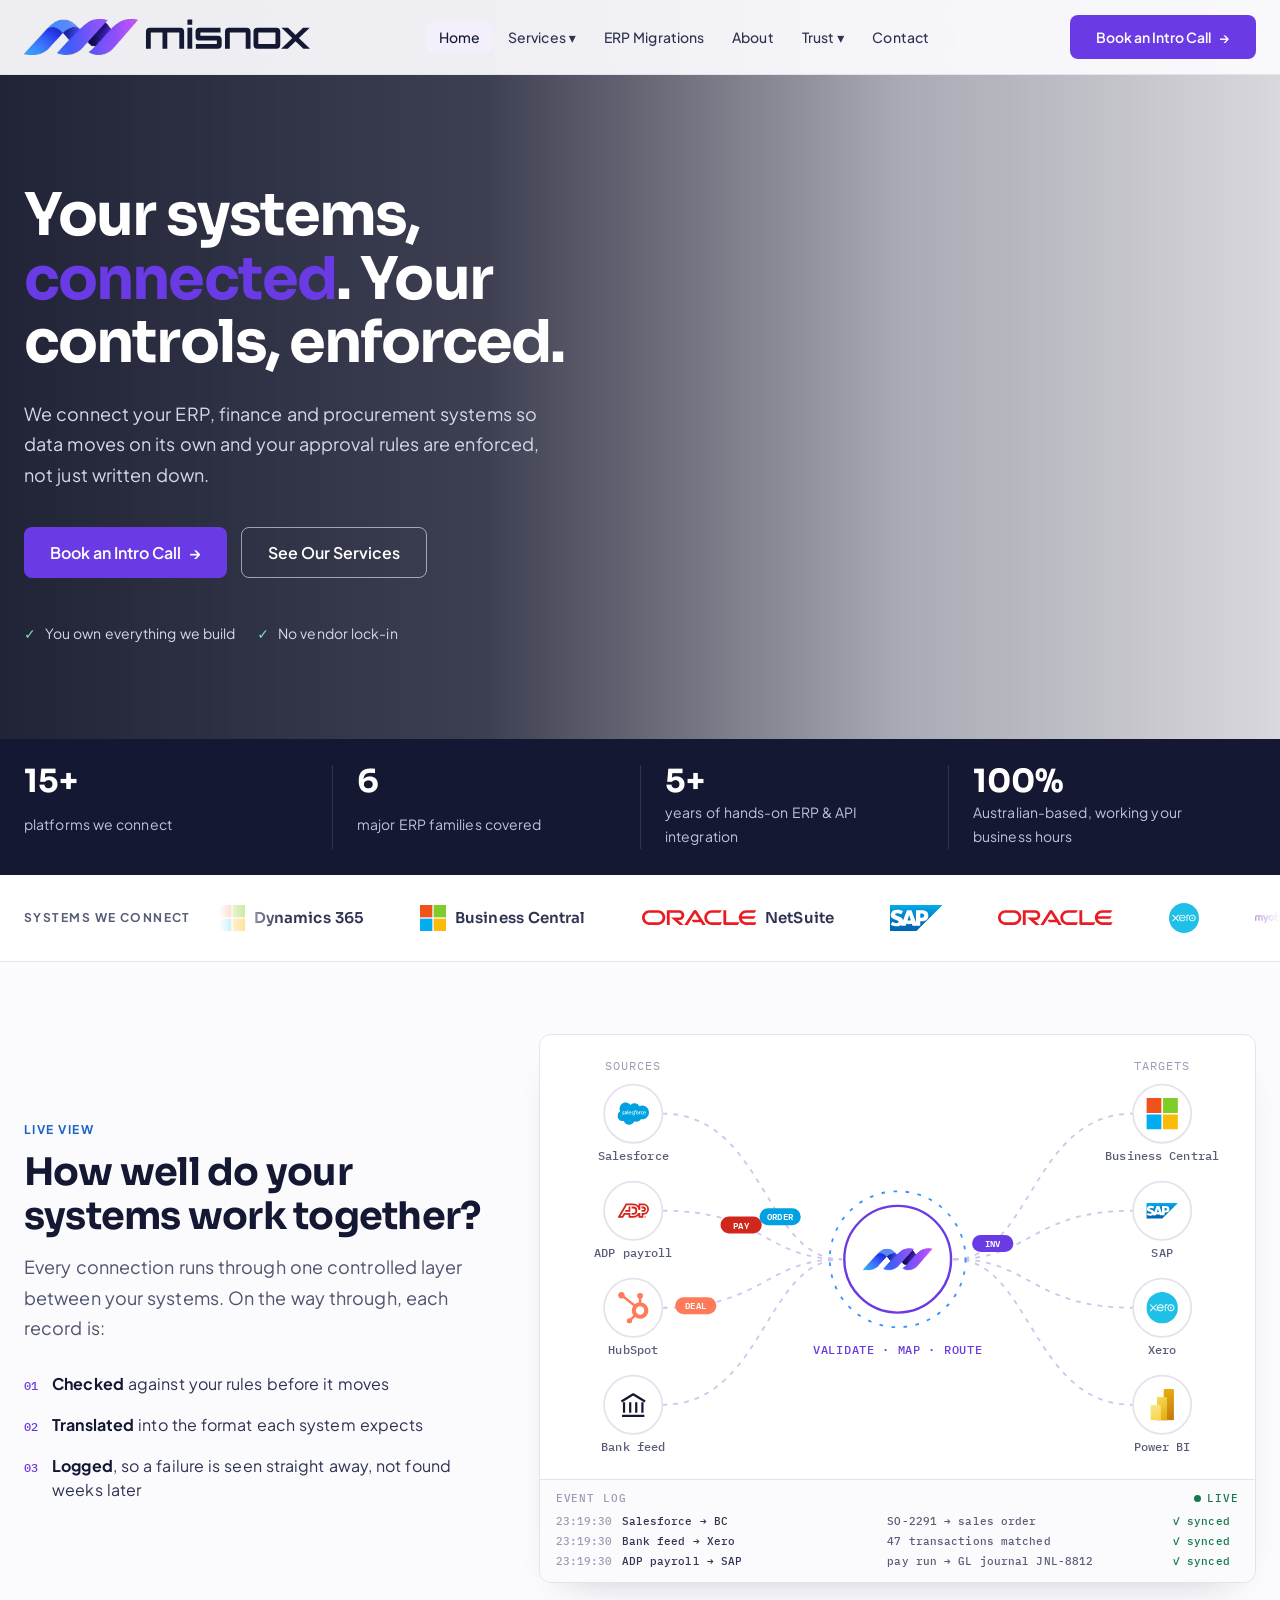
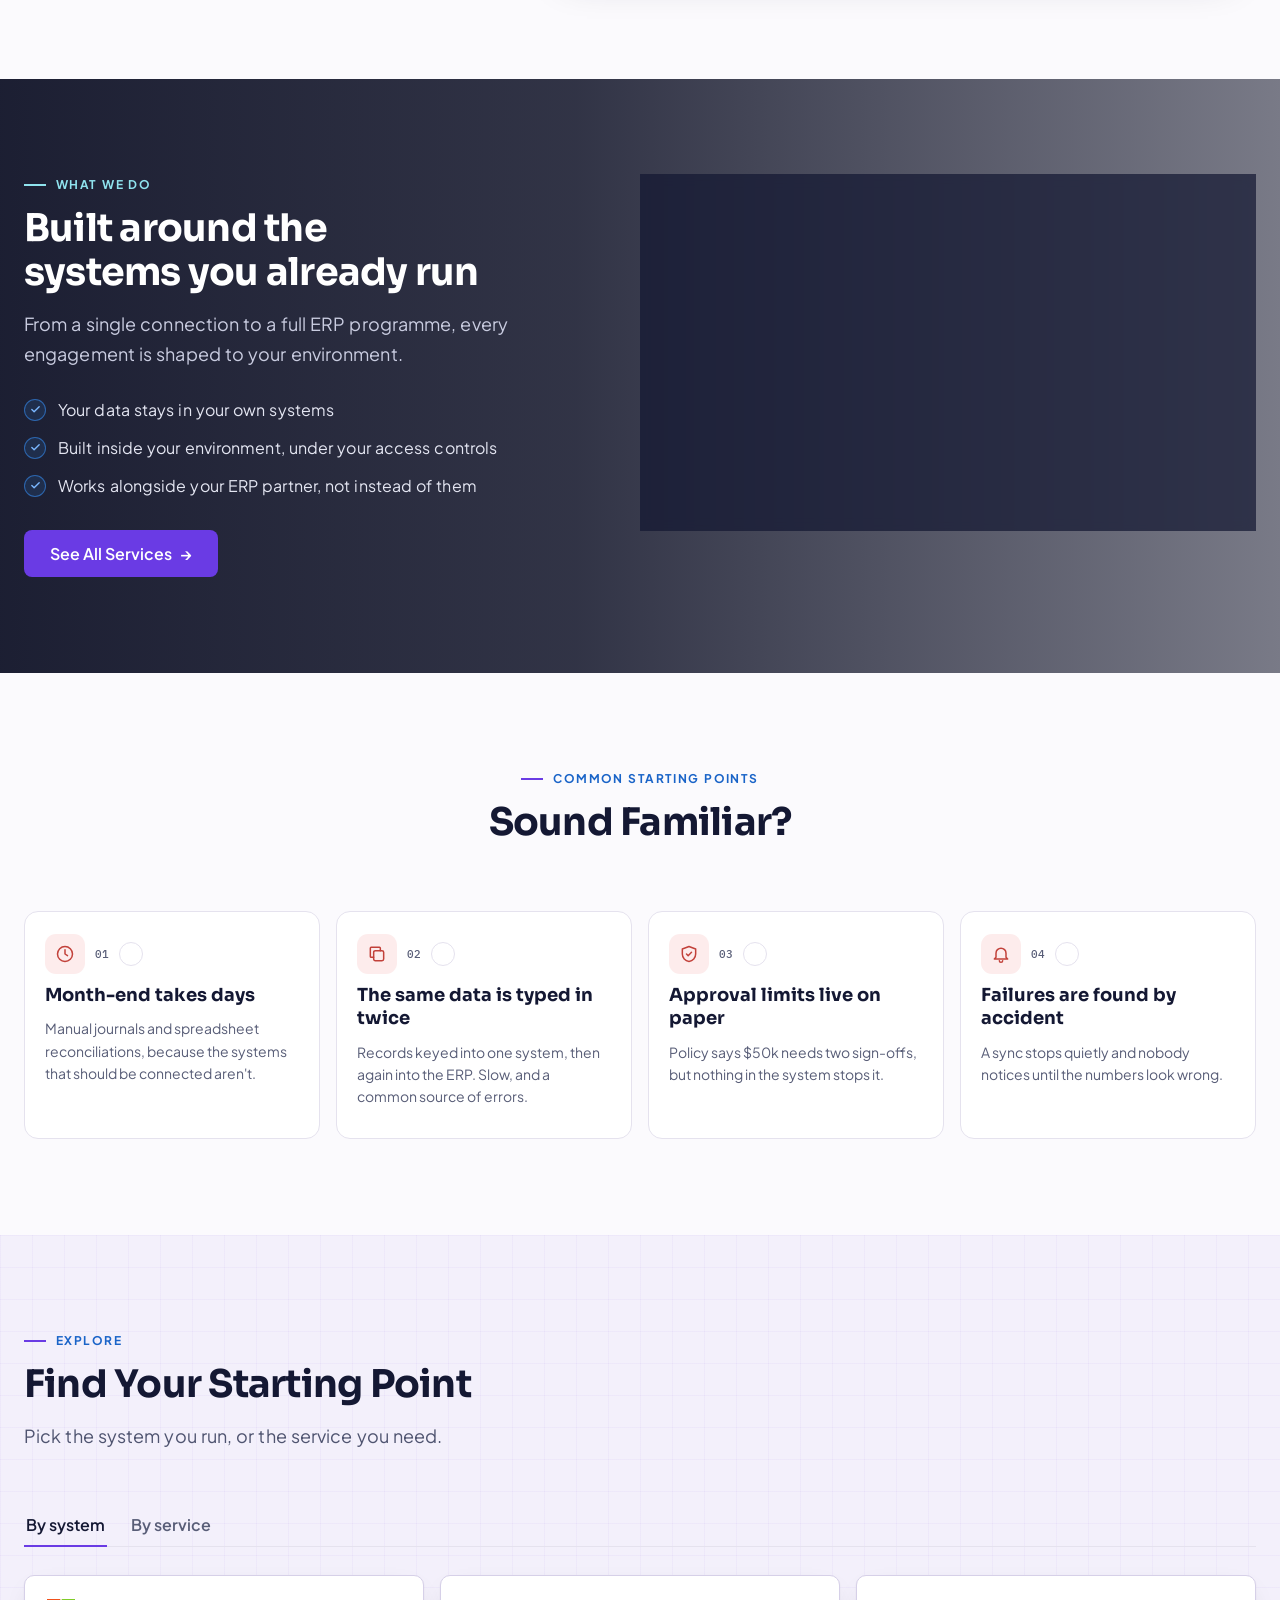
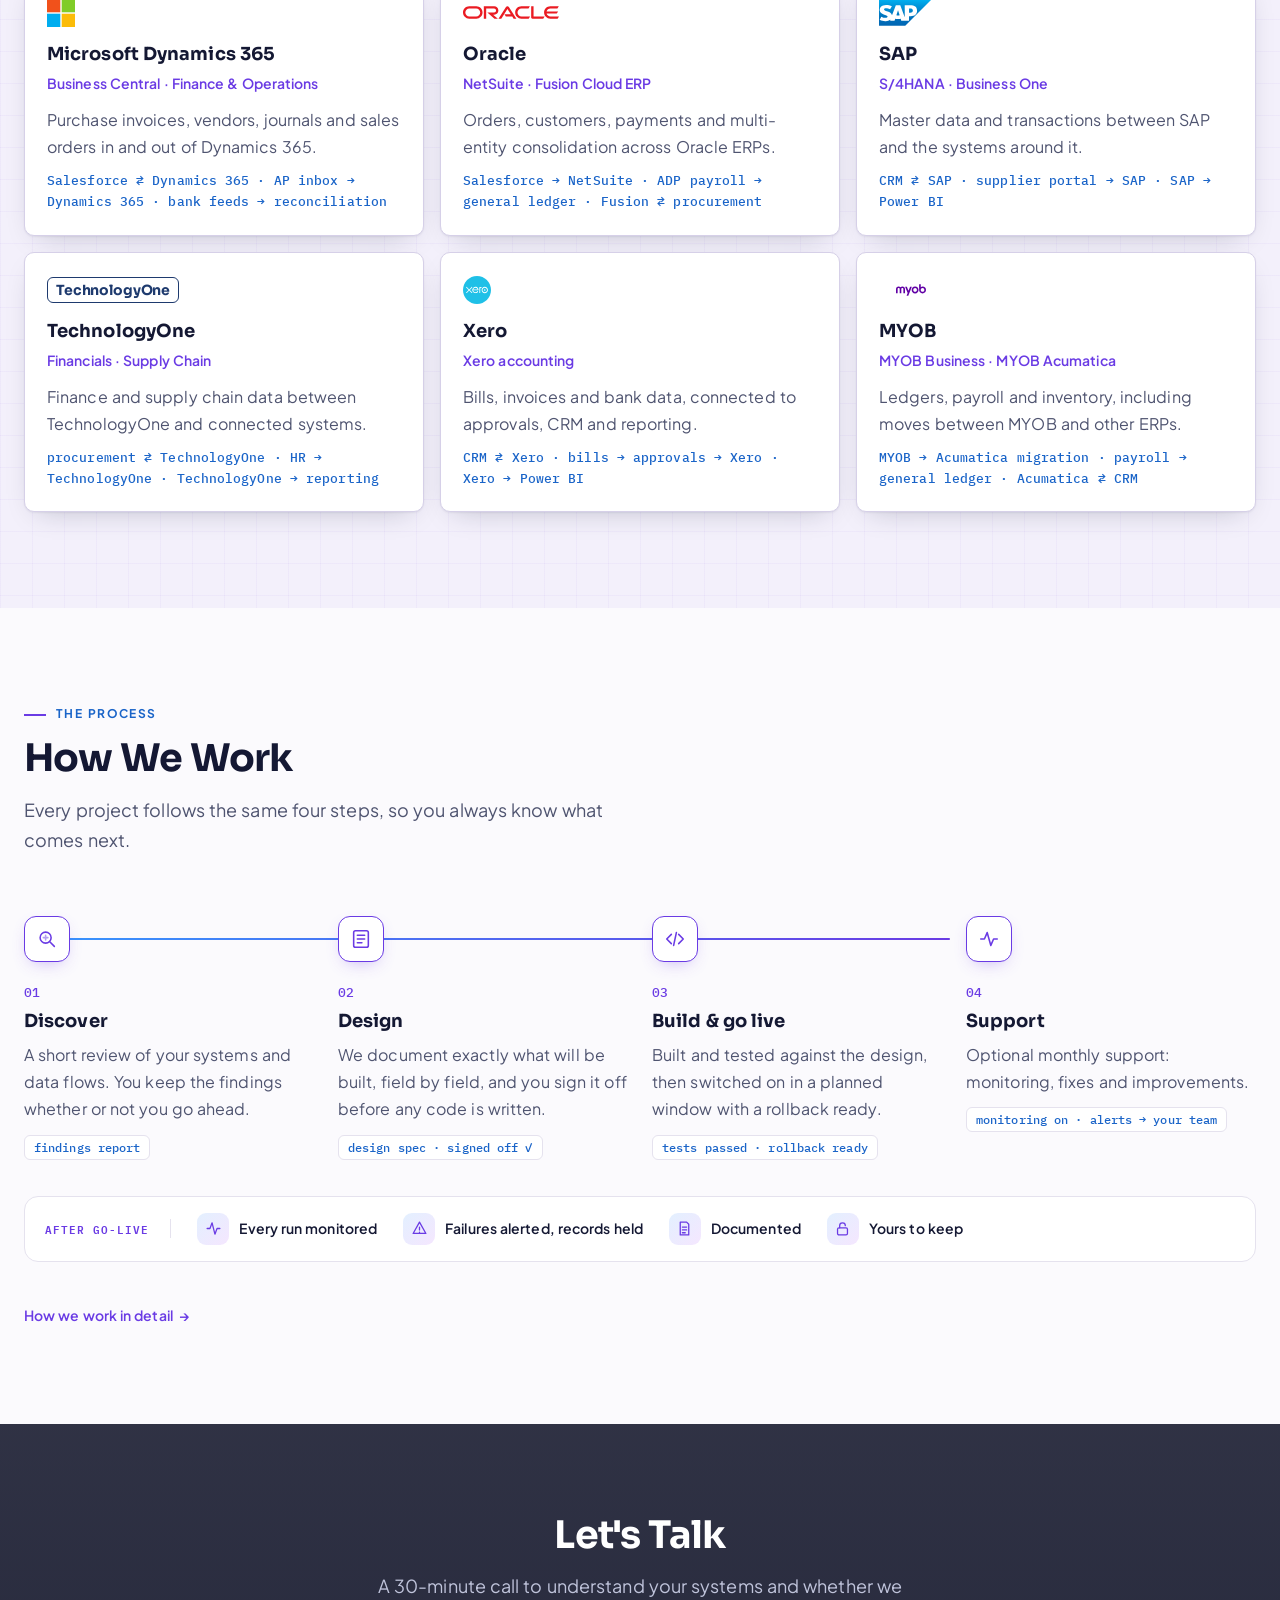
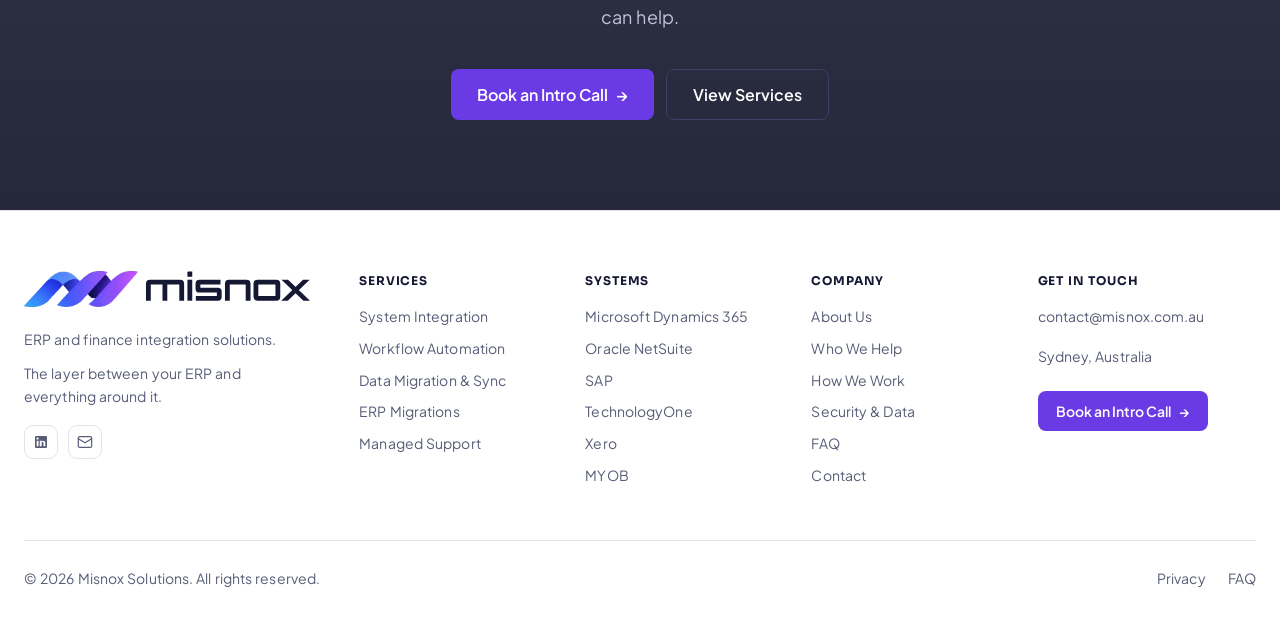
==== commit 250e63fe: "Remove all 'free' and 'no obligation' wording Co-Authored-By: Claude Opus 5.5 <noreply@anthropic.com" ====
--- a/index.html
+++ b/index.html
@@ -950,7 +950,7 @@
 <section class="section hc-section">
   <div class="container hc-split">
     <div><span class="mono">LIVE VIEW</span><h2 class="st">How well do your systems work together?</h2><p class="sd">Every connection runs through one controlled layer between your systems. On the way through, each record is:</p><ul class="hc-points"><li><span>01</span><div><b>Checked</b> against your rules before it moves</div></li><li><span>02</span><div><b>Translated</b> into the format each system expects</div></li><li><span>03</span><div><b>Logged</b>, so a failure is seen straight away, not found weeks later</div></li></ul></div>
-    <div class="hc-stage"><div class="imap" aria-live="off"><svg class="imap-svg" viewBox="0 0 560 340" role="img" aria-label="Orders, deals and bank transactions flow from Salesforce, ADP payroll, HubSpot and bank feeds through the Misnox integration layer into Business Central, SAP, Xero and Power BI"><path id="pl0" class="imap-wire" d="M86 50 C170 50 170 170 234 170"></path><path id="pl1" class="imap-wire" d="M86 130 C170 130 170 170 234 170"></path><path id="pl2" class="imap-wire" d="M86 210 C170 210 170 170 234 170"></path><path id="pl3" class="imap-wire" d="M86 290 C170 290 170 170 234 170"></path><path id="pr0" class="imap-wire" d="M326 170 C390 170 390 50 474 50"></path><path id="pr1" class="imap-wire" d="M326 170 C390 170 390 130 474 130"></path><path id="pr2" class="imap-wire" d="M326 170 C390 170 390 210 474 210"></path><path id="pr3" class="imap-wire" d="M326 170 C390 170 390 290 474 290"></path><g class="imap-pk" opacity="0"><rect x="-17" y="-7" width="34" height="14" rx="7" fill="#00A1E0"></rect><text x="0" y="3" text-anchor="middle">ORDER</text><animateMotion dur="3s" begin="0.0s" repeatCount="indefinite" rotate="0"><mpath href="#pl0"></mpath></animateMotion><animate attributeName="opacity" dur="3s" begin="0.0s" repeatCount="indefinite" values="0;1;1;0" keyTimes="0;.12;.85;1"></animate></g><g class="imap-pk" opacity="0"><rect x="-17" y="-7" width="34" height="14" rx="7" fill="#D0271D"></rect><text x="0" y="3" text-anchor="middle">PAY</text><animateMotion dur="3s" begin="0.75s" repeatCount="indefinite" rotate="0"><mpath href="#pl1"></mpath></animateMotion><animate attributeName="opacity" dur="3s" begin="0.75s" repeatCount="indefinite" values="0;1;1;0" keyTimes="0;.12;.85;1"></animate></g><g class="imap-pk" opacity="0"><rect x="-17" y="-7" width="34" height="14" rx="7" fill="#FF7A59"></rect><text x="0" y="3" text-anchor="middle">DEAL</text><animateMotion dur="3s" begin="1.5s" repeatCount="indefinite" rotate="0"><mpath href="#pl2"></mpath></animateMotion><animate attributeName="opacity" dur="3s" begin="1.5s" repeatCount="indefinite" values="0;1;1;0" keyTimes="0;.12;.85;1"></animate></g><g class="imap-pk" opacity="0"><rect x="-17" y="-7" width="34" height="14" rx="7" fill="#1A64C8"></rect><text x="0" y="3" text-anchor="middle">TXN</text><animateMotion dur="3s" begin="2.25s" repeatCount="indefinite" rotate="0"><mpath href="#pl3"></mpath></animateMotion><animate attributeName="opacity" dur="3s" begin="2.25s" repeatCount="indefinite" values="0;1;1;0" keyTimes="0;.12;.85;1"></animate></g><g class="imap-pk" opacity="0"><rect x="-17" y="-7" width="34" height="14" rx="7" fill="#6A3BE4"></rect><text x="0" y="3" text-anchor="middle">INV</text><animateMotion dur="3s" begin="1.5s" repeatCount="indefinite" rotate="0"><mpath href="#pr0"></mpath></animateMotion><animate attributeName="opacity" dur="3s" begin="1.5s" repeatCount="indefinite" values="0;1;1;0" keyTimes="0;.12;.85;1"></animate></g><g class="imap-pk" opacity="0"><rect x="-17" y="-7" width="34" height="14" rx="7" fill="#6A3BE4"></rect><text x="0" y="3" text-anchor="middle">PO</text><animateMotion dur="3s" begin="2.25s" repeatCount="indefinite" rotate="0"><mpath href="#pr1"></mpath></animateMotion><animate attributeName="opacity" dur="3s" begin="2.25s" repeatCount="indefinite" values="0;1;1;0" keyTimes="0;.12;.85;1"></animate></g><g class="imap-pk" opacity="0"><rect x="-17" y="-7" width="34" height="14" rx="7" fill="#6A3BE4"></rect><text x="0" y="3" text-anchor="middle">JNL</text><animateMotion dur="3s" begin="3.0s" repeatCount="indefinite" rotate="0"><mpath href="#pr2"></mpath></animateMotion><animate attributeName="opacity" dur="3s" begin="3.0s" repeatCount="indefinite" values="0;1;1;0" keyTimes="0;.12;.85;1"></animate></g><g class="imap-pk" opacity="0"><rect x="-17" y="-7" width="34" height="14" rx="7" fill="#6A3BE4"></rect><text x="0" y="3" text-anchor="middle">DATA</text><animateMotion dur="3s" begin="3.75s" repeatCount="indefinite" rotate="0"><mpath href="#pr3"></mpath></animateMotion><animate attributeName="opacity" dur="3s" begin="3.75s" repeatCount="indefinite" values="0;1;1;0" keyTimes="0;.12;.85;1"></animate></g><g class="imap-node"><circle cx="62" cy="50" r="24"></circle><use href="#lg-sf" x="49" y="37" width="26" height="26"></use><text class="imap-lbl" x="62" y="88" text-anchor="middle">Salesforce</text></g><g class="imap-node"><circle cx="62" cy="130" r="24"></circle><use href="#lg-adp" x="49" y="117" width="26" height="26"></use><text class="imap-lbl" x="62" y="168" text-anchor="middle">ADP payroll</text></g><g class="imap-node"><circle cx="62" cy="210" r="24"></circle><use href="#lg-hs" x="49" y="197" width="26" height="26"></use><text class="imap-lbl" x="62" y="248" text-anchor="middle">HubSpot</text></g><g class="imap-node"><circle cx="62" cy="290" r="24"></circle><use href="#lg-bank" x="49" y="277" width="26" height="26"></use><text class="imap-lbl" x="62" y="328" text-anchor="middle">Bank feed</text></g><g class="imap-node"><circle cx="498" cy="50" r="24"></circle><use href="#lg-ms" x="485" y="37" width="26" height="26"></use><text class="imap-lbl" x="498" y="88" text-anchor="middle">Business Central</text></g><g class="imap-node"><circle cx="498" cy="130" r="24"></circle><use href="#lg-sap" x="485" y="117" width="26" height="26"></use><text class="imap-lbl" x="498" y="168" text-anchor="middle">SAP</text></g><g class="imap-node"><circle cx="498" cy="210" r="24"></circle><use href="#lg-xero" x="485" y="197" width="26" height="26"></use><text class="imap-lbl" x="498" y="248" text-anchor="middle">Xero</text></g><g class="imap-node"><circle cx="498" cy="290" r="24"></circle><use href="#lg-pbi" x="485" y="277" width="26" height="26"></use><text class="imap-lbl" x="498" y="328" text-anchor="middle">Power BI</text></g><g class="imap-hub"><circle class="imap-ring" cx="280" cy="170" r="56"></circle><circle cx="280" cy="170" r="44"></circle><image href="/brand/misnox-symbol.png" x="251.4" y="160.9" width="57.2" height="18.1"></image><text class="imap-hubt" x="280" y="248" text-anchor="middle">VALIDATE · MAP · ROUTE</text></g><text class="imap-col" x="62" y="14" text-anchor="middle">SOURCES</text><text class="imap-col" x="498" y="14" text-anchor="middle">TARGETS</text></svg><div class="imap-log" id="imap-log"><div class="imap-log-h"><span>EVENT LOG</span><span class="imap-live"><i></i>LIVE</span></div><div id="imap-rows"><div class="imap-row"><span class="t">16:55:36</span><span class="r">Salesforce → BC</span><span class="m">SO-2291 → sales order</span><span class="s ok">✓ synced</span></div><div class="imap-row"><span class="t">16:55:36</span><span class="r">Bank feed → Xero</span><span class="m">47 transactions matched</span><span class="s ok">✓ synced</span></div><div class="imap-row"><span class="t">16:55:36</span><span class="r">ADP payroll → SAP</span><span class="m">pay run → GL journal JNL-8812</span><span class="s ok">✓ synced</span></div></div></div></div></div>
+    <div class="hc-stage"><div class="imap" aria-live="off"><svg class="imap-svg" viewBox="0 0 560 340" role="img" aria-label="Orders, deals and bank transactions flow from Salesforce, ADP payroll, HubSpot and bank feeds through the Misnox integration layer into Business Central, SAP, Xero and Power BI"><path id="pl0" class="imap-wire" d="M86 50 C170 50 170 170 234 170"></path><path id="pl1" class="imap-wire" d="M86 130 C170 130 170 170 234 170"></path><path id="pl2" class="imap-wire" d="M86 210 C170 210 170 170 234 170"></path><path id="pl3" class="imap-wire" d="M86 290 C170 290 170 170 234 170"></path><path id="pr0" class="imap-wire" d="M326 170 C390 170 390 50 474 50"></path><path id="pr1" class="imap-wire" d="M326 170 C390 170 390 130 474 130"></path><path id="pr2" class="imap-wire" d="M326 170 C390 170 390 210 474 210"></path><path id="pr3" class="imap-wire" d="M326 170 C390 170 390 290 474 290"></path><g class="imap-pk" opacity="0"><rect x="-17" y="-7" width="34" height="14" rx="7" fill="#00A1E0"></rect><text x="0" y="3" text-anchor="middle">ORDER</text><animateMotion dur="3s" begin="0.0s" repeatCount="indefinite" rotate="0"><mpath href="#pl0"></mpath></animateMotion><animate attributeName="opacity" dur="3s" begin="0.0s" repeatCount="indefinite" values="0;1;1;0" keyTimes="0;.12;.85;1"></animate></g><g class="imap-pk" opacity="0"><rect x="-17" y="-7" width="34" height="14" rx="7" fill="#D0271D"></rect><text x="0" y="3" text-anchor="middle">PAY</text><animateMotion dur="3s" begin="0.75s" repeatCount="indefinite" rotate="0"><mpath href="#pl1"></mpath></animateMotion><animate attributeName="opacity" dur="3s" begin="0.75s" repeatCount="indefinite" values="0;1;1;0" keyTimes="0;.12;.85;1"></animate></g><g class="imap-pk" opacity="0"><rect x="-17" y="-7" width="34" height="14" rx="7" fill="#FF7A59"></rect><text x="0" y="3" text-anchor="middle">DEAL</text><animateMotion dur="3s" begin="1.5s" repeatCount="indefinite" rotate="0"><mpath href="#pl2"></mpath></animateMotion><animate attributeName="opacity" dur="3s" begin="1.5s" repeatCount="indefinite" values="0;1;1;0" keyTimes="0;.12;.85;1"></animate></g><g class="imap-pk" opacity="0"><rect x="-17" y="-7" width="34" height="14" rx="7" fill="#1A64C8"></rect><text x="0" y="3" text-anchor="middle">TXN</text><animateMotion dur="3s" begin="2.25s" repeatCount="indefinite" rotate="0"><mpath href="#pl3"></mpath></animateMotion><animate attributeName="opacity" dur="3s" begin="2.25s" repeatCount="indefinite" values="0;1;1;0" keyTimes="0;.12;.85;1"></animate></g><g class="imap-pk" opacity="0"><rect x="-17" y="-7" width="34" height="14" rx="7" fill="#6A3BE4"></rect><text x="0" y="3" text-anchor="middle">INV</text><animateMotion dur="3s" begin="1.5s" repeatCount="indefinite" rotate="0"><mpath href="#pr0"></mpath></animateMotion><animate attributeName="opacity" dur="3s" begin="1.5s" repeatCount="indefinite" values="0;1;1;0" keyTimes="0;.12;.85;1"></animate></g><g class="imap-pk" opacity="0"><rect x="-17" y="-7" width="34" height="14" rx="7" fill="#6A3BE4"></rect><text x="0" y="3" text-anchor="middle">PO</text><animateMotion dur="3s" begin="2.25s" repeatCount="indefinite" rotate="0"><mpath href="#pr1"></mpath></animateMotion><animate attributeName="opacity" dur="3s" begin="2.25s" repeatCount="indefinite" values="0;1;1;0" keyTimes="0;.12;.85;1"></animate></g><g class="imap-pk" opacity="0"><rect x="-17" y="-7" width="34" height="14" rx="7" fill="#6A3BE4"></rect><text x="0" y="3" text-anchor="middle">JNL</text><animateMotion dur="3s" begin="3.0s" repeatCount="indefinite" rotate="0"><mpath href="#pr2"></mpath></animateMotion><animate attributeName="opacity" dur="3s" begin="3.0s" repeatCount="indefinite" values="0;1;1;0" keyTimes="0;.12;.85;1"></animate></g><g class="imap-pk" opacity="0"><rect x="-17" y="-7" width="34" height="14" rx="7" fill="#6A3BE4"></rect><text x="0" y="3" text-anchor="middle">DATA</text><animateMotion dur="3s" begin="3.75s" repeatCount="indefinite" rotate="0"><mpath href="#pr3"></mpath></animateMotion><animate attributeName="opacity" dur="3s" begin="3.75s" repeatCount="indefinite" values="0;1;1;0" keyTimes="0;.12;.85;1"></animate></g><g class="imap-node"><circle cx="62" cy="50" r="24"></circle><use href="#lg-sf" x="49" y="37" width="26" height="26"></use><text class="imap-lbl" x="62" y="88" text-anchor="middle">Salesforce</text></g><g class="imap-node"><circle cx="62" cy="130" r="24"></circle><use href="#lg-adp" x="49" y="117" width="26" height="26"></use><text class="imap-lbl" x="62" y="168" text-anchor="middle">ADP payroll</text></g><g class="imap-node"><circle cx="62" cy="210" r="24"></circle><use href="#lg-hs" x="49" y="197" width="26" height="26"></use><text class="imap-lbl" x="62" y="248" text-anchor="middle">HubSpot</text></g><g class="imap-node"><circle cx="62" cy="290" r="24"></circle><use href="#lg-bank" x="49" y="277" width="26" height="26"></use><text class="imap-lbl" x="62" y="328" text-anchor="middle">Bank feed</text></g><g class="imap-node"><circle cx="498" cy="50" r="24"></circle><use href="#lg-ms" x="485" y="37" width="26" height="26"></use><text class="imap-lbl" x="498" y="88" text-anchor="middle">Business Central</text></g><g class="imap-node"><circle cx="498" cy="130" r="24"></circle><use href="#lg-sap" x="485" y="117" width="26" height="26"></use><text class="imap-lbl" x="498" y="168" text-anchor="middle">SAP</text></g><g class="imap-node"><circle cx="498" cy="210" r="24"></circle><use href="#lg-xero" x="485" y="197" width="26" height="26"></use><text class="imap-lbl" x="498" y="248" text-anchor="middle">Xero</text></g><g class="imap-node"><circle cx="498" cy="290" r="24"></circle><use href="#lg-pbi" x="485" y="277" width="26" height="26"></use><text class="imap-lbl" x="498" y="328" text-anchor="middle">Power BI</text></g><g class="imap-hub"><circle class="imap-ring" cx="280" cy="170" r="56"></circle><circle cx="280" cy="170" r="44"></circle><image href="/brand/misnox-symbol.png" x="251.4" y="160.9" width="57.2" height="18.1"></image><text class="imap-hubt" x="280" y="248" text-anchor="middle">VALIDATE · MAP · ROUTE</text></g><text class="imap-col" x="62" y="14" text-anchor="middle">SOURCES</text><text class="imap-col" x="498" y="14" text-anchor="middle">TARGETS</text></svg><div class="imap-log" id="imap-log"><div class="imap-log-h"><span>EVENT LOG</span><span class="imap-live"><i></i>LIVE</span></div><div id="imap-rows"><div class="imap-row"><span class="t">22:14:36</span><span class="r">Salesforce → BC</span><span class="m">SO-2291 → sales order</span><span class="s ok">✓ synced</span></div><div class="imap-row"><span class="t">22:14:36</span><span class="r">Bank feed → Xero</span><span class="m">47 transactions matched</span><span class="s ok">✓ synced</span></div><div class="imap-row"><span class="t">22:14:36</span><span class="r">ADP payroll → SAP</span><span class="m">pay run → GL journal JNL-8812</span><span class="s ok">✓ synced</span></div></div></div></div></div>
   </div>
 </section>
 <section class="wwd">
@@ -988,7 +988,7 @@
 <section class="cta-band">
   <div class="container">
     <div class="cta-inner reveal" style="transition-delay: 0s;">
-      <h2>Let's Talk</h2><p>A free 30-minute call to understand your systems and whether we can help.</p>
+      <h2>Let's Talk</h2><p>A 30-minute call to understand your systems and whether we can help.</p>
       <div class="cta-btns">
         <button class="btn btn-primary btn-lg" data-cta="cta-band" onclick="bookCall()">Book an Intro Call <span class="arrow">→</span></button>
         <button class="btn btn-outline btn-lg" data-cta="cta-band-secondary" onclick="navigate('services')">View Services</button>
@@ -1399,7 +1399,7 @@
     <p style="margin-top:28px"><a class="card-link" href="/services/#how">How we work in detail <span class="arrow">→</span></a></p>
   </div>
 </section>
-${ctaBand('Let\'s Talk','A free 30-minute call to understand your systems and whether we can help.')}`);
+${ctaBand('Let\'s Talk','A 30-minute call to understand your systems and whether we can help.')}`);
 
 // ══ ABOUT ══
 register('about',()=>`
@@ -1543,7 +1543,7 @@
   <div class="reveal reveal-delay-1"><div class="steps">${ERP_PHASES.map(([n,t,d],i)=>`<div class="step"><div class="step-num">${i+1}</div><div class="step-body"><h3>${t}</h3><p>${d}</p></div></div>`).join('')}</div></div>
 </div></div></section>
 ${platformsGrid('section')}
-${ctaBand('Planning an ERP Change?','A free call to talk through what needs to connect, before you commit to anything.','Book an Intro Call','View Services')}`);
+${ctaBand('Planning an ERP Change?','A call to talk through what needs to connect, before you commit to anything.','Book an Intro Call','View Services')}`);
 
 // ══ INDUSTRIES ══
 register('industries',()=>routes['about']());
@@ -1595,7 +1595,7 @@
       ['Do you work alongside our internal IT team?','Yes, and we prefer it. Your IT team knows your environment best. We can work as an extension of your team, or deliver end to end with clear check-in points.'],
     ]],
     ['Commercial',[
-      ['How do you price work?','The intro call is free. Paid work starts with discovery. Every project is different, so we quote each one individually, based on the agreed design. Managed support is a monthly retainer based on the integrations we look after.'],
+      ['How do you price work?','Work starts with a discovery. Every project is different, so we quote each one individually, based on the agreed design. Managed support is a monthly retainer based on the integrations we look after.'],
       ['What happens if scope changes mid-project?','We write up the change and its cost, and only do it once you approve. You are never invoiced for work you did not approve.'],
     ]],
     ['Technical',[
@@ -1645,10 +1645,10 @@
 <section class="section"><div class="container"><div class="split" style="align-items:flex-start;gap:44px">
   <div class="reveal">
     <h2 style="font-size:1.5rem;font-weight:700;color:var(--ink);margin-bottom:8px;letter-spacing:-0.02em">Book an Intro Call</h2>
-    <p style="color:var(--muted);margin-bottom:18px">A free 30-minute call on Microsoft Teams. Pick a time that suits you, or send us a message below and we will get back to you.</p>
+    <p style="color:var(--muted);margin-bottom:18px">A 30-minute call on Microsoft Teams. Pick a time that suits you, or send us a message below and we will get back to you.</p>
     <div style="margin-bottom:26px"><button class="btn btn-primary btn-lg" data-cta="contact-book" onclick="bookCall()">Pick a Time <span class="arrow">→</span></button></div>
     <div style="display:flex;gap:20px;flex-wrap:wrap;margin-bottom:26px">
-      ${['Free, no obligation','Sydney-based'].map(t=>`<span style="display:flex;align-items:center;gap:7px;font-size:var(--fs-xs);color:var(--muted)"><span style="color:var(--accent2);font-weight:700">✓</span>${t}</span>`).join('')}
+      ${['30-minute Teams call','Sydney-based'].map(t=>`<span style="display:flex;align-items:center;gap:7px;font-size:var(--fs-xs);color:var(--muted)"><span style="color:var(--accent2);font-weight:700">✓</span>${t}</span>`).join('')}
     </div>
     <div id="form-wrap"><form onsubmit="submitForm(event)" action="https://formspree.io/f/xnjezalp" method="POST">
       <div class="form-grid">
@@ -1681,7 +1681,7 @@
       <div class="contact-item"><div class="contact-item-icon"><svg width="18" height="18" viewBox="0 0 24 24" fill="none" stroke="currentColor" stroke-width="1.8" stroke-linecap="round" stroke-linejoin="round"><rect x="2" y="4" width="20" height="16" rx="2"/><path d="m22 7-10 6L2 7"/></svg></div><div class="contact-item-text"><p>Email</p><a href="mailto:contact@misnox.com.au">contact@misnox.com.au</a></div></div>
       <div class="contact-item"><div class="contact-item-icon"><svg width="18" height="18" viewBox="0 0 24 24" fill="none" stroke="currentColor" stroke-width="1.8" stroke-linecap="round" stroke-linejoin="round"><path d="M12 22s7-6.2 7-12a7 7 0 0 0-14 0c0 5.8 7 12 7 12z"/><circle cx="12" cy="10" r="2.5"/></svg></div><div class="contact-item-text"><p>Location</p><p>Sydney, Australia</p></div></div>
       <div class="expect-list"><h4>What to Expect</h4>
-        <div class="expect-item">A free 30-minute Teams call about your systems</div>
+        <div class="expect-item">A 30-minute Teams call about your systems</div>
         <div class="expect-item">An honest view on whether we can help</div>
         <div class="expect-item">If so, a written discovery proposal</div>
       </div>
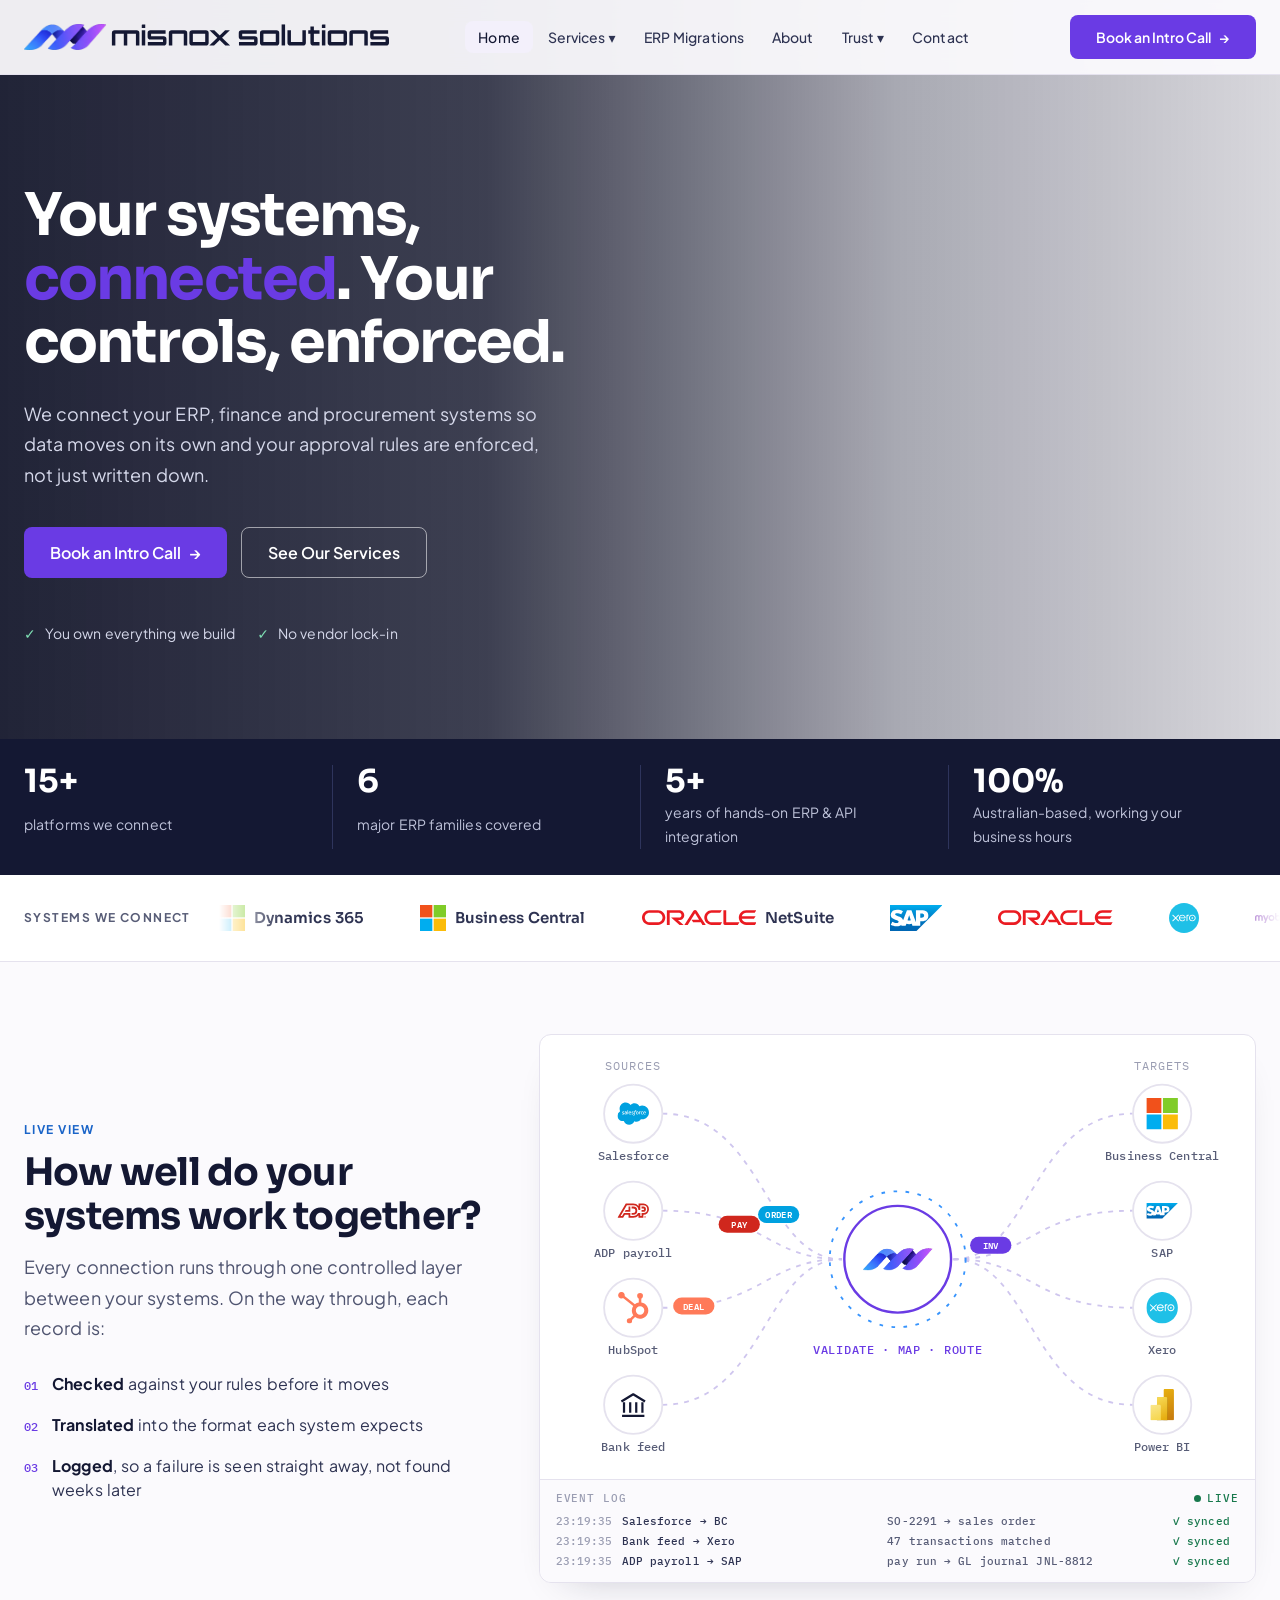
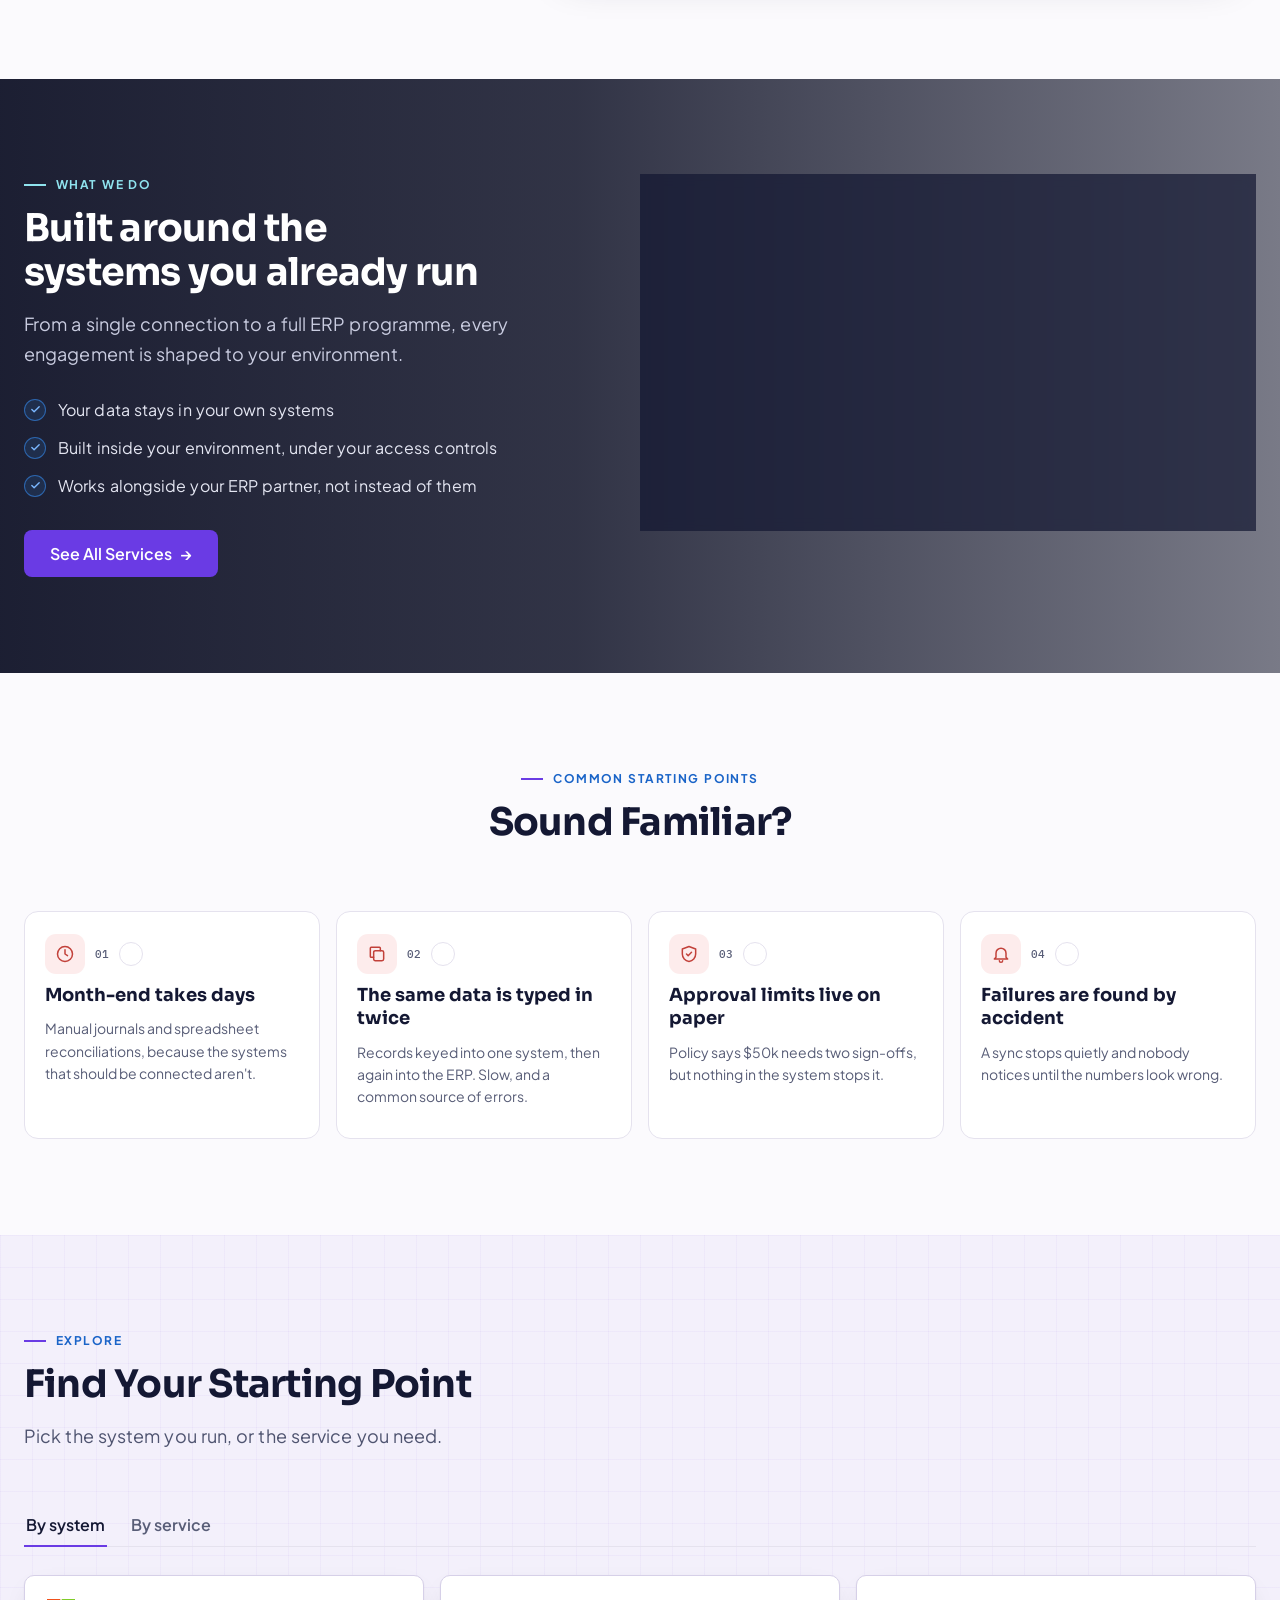
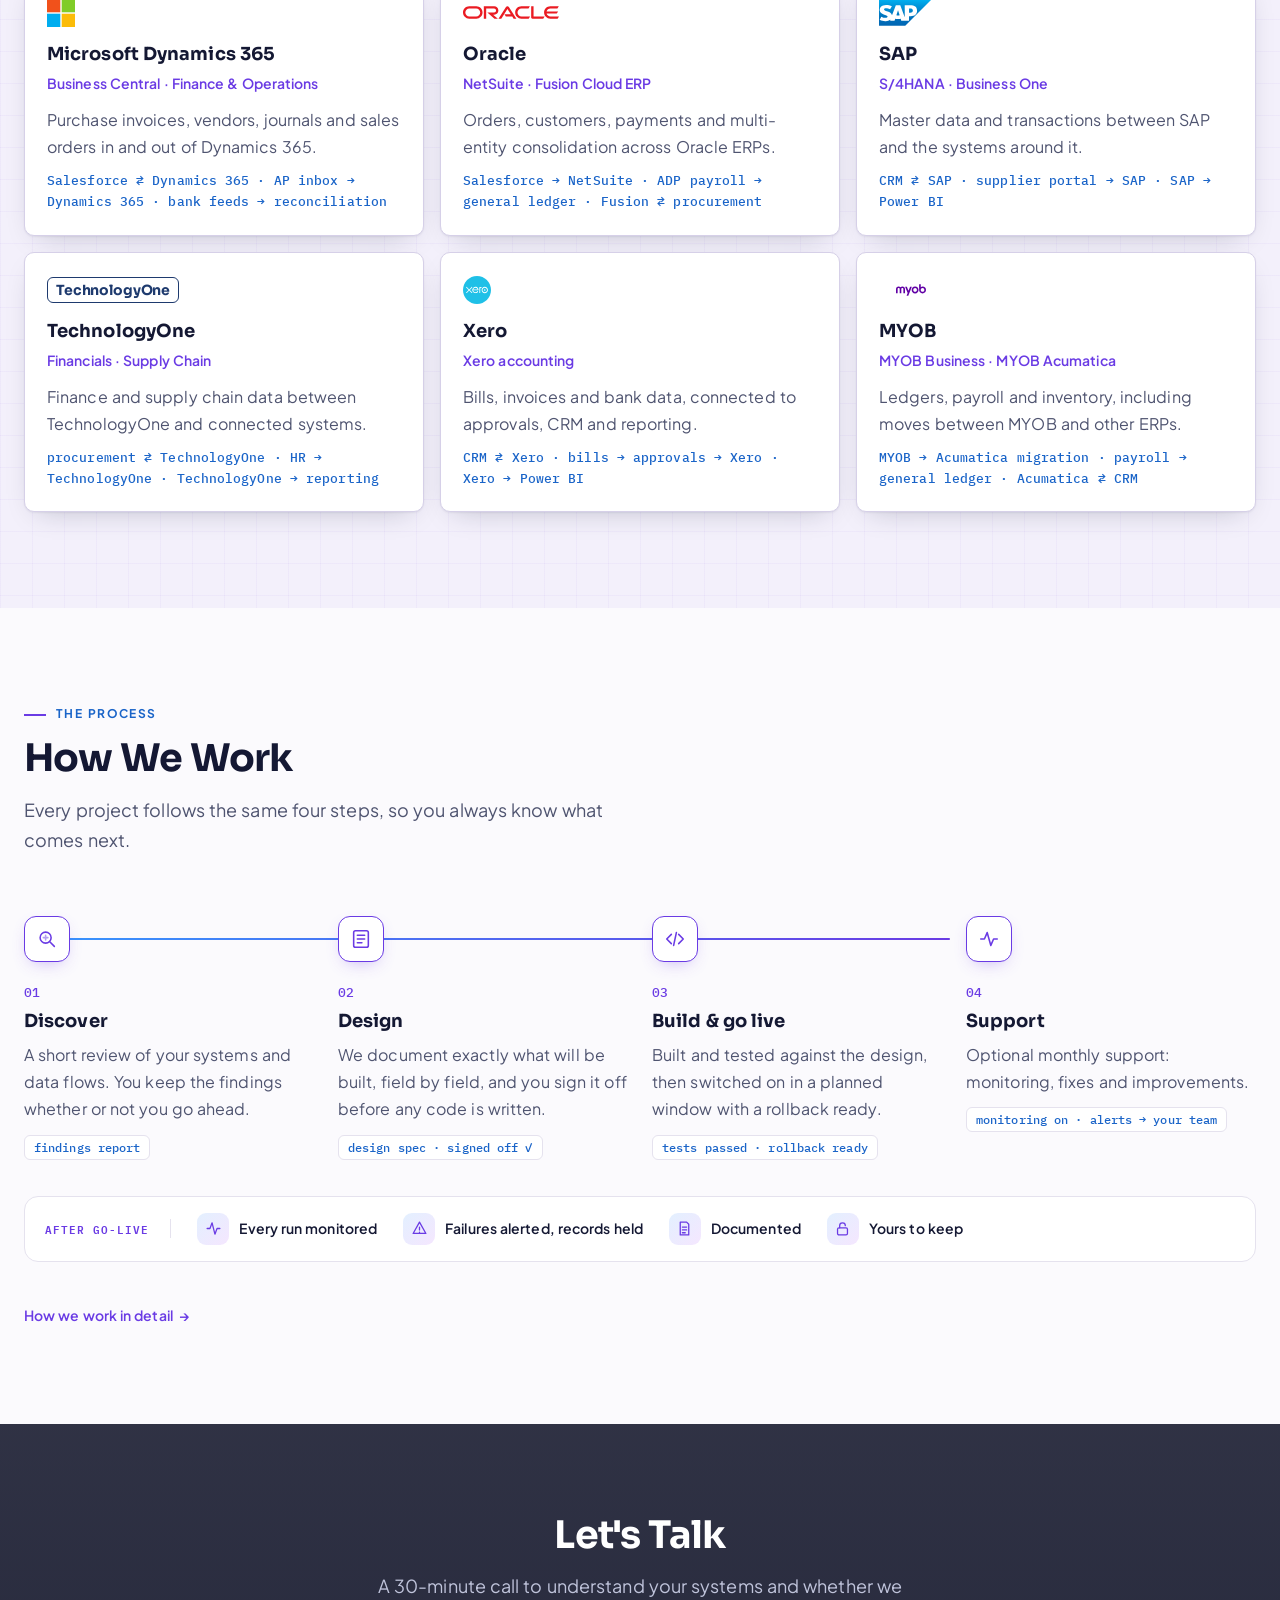
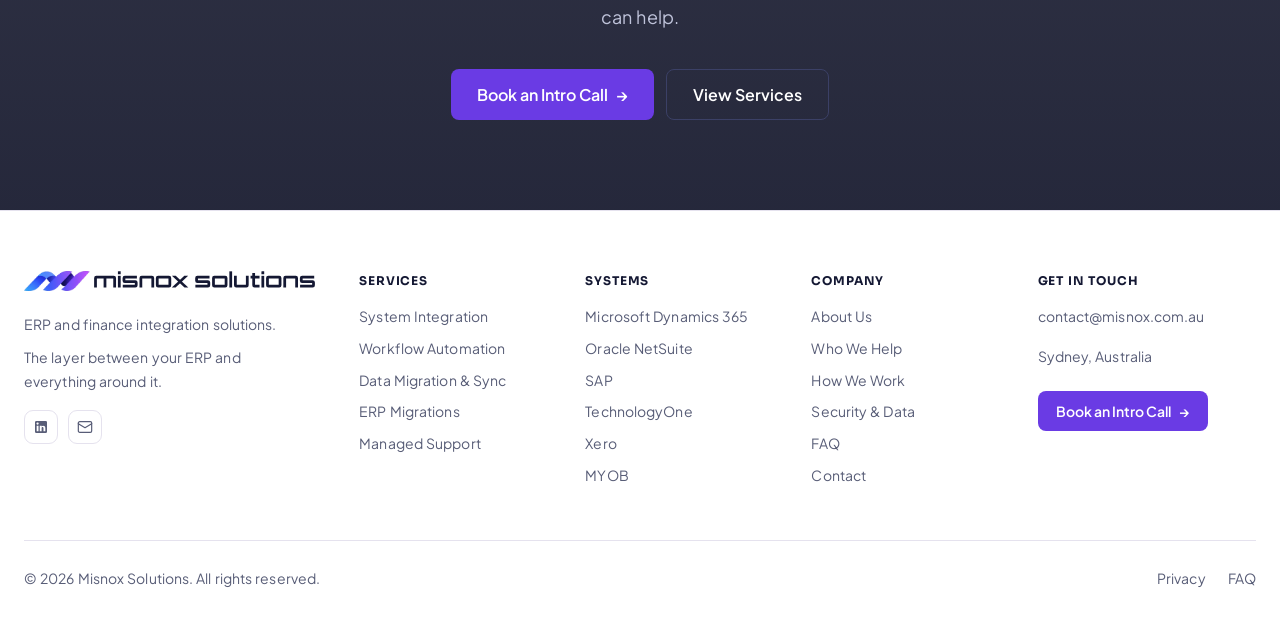
==== commit 6b011c4f: "Logo: wordmark now reads 'misnox solutions' (same glyph style); header sizes tuned so nav fits at al" ====
--- a/index.html
+++ b/index.html
@@ -109,7 +109,7 @@
 #main-nav.scrolled{background:rgba(18,24,40,0.92);backdrop-filter:blur(20px);box-shadow:0 1px 0 rgba(20,24,51,0.08)}
 .nav-inner{max-width:80rem;margin:0 auto;padding:0 24px;height:74px;display:flex;align-items:center;justify-content:space-between}
 .nav-logo{display:flex;align-items:center;gap:12px;font-weight:800;font-size:var(--fs-lg)}
-.logo-img{height:36px;width:auto;display:block}@media(max-width:640px){.logo-img{height:28px}}
+.logo-img{height:30px;width:auto;display:block}.nav-link{white-space:nowrap}@media(max-width:1280px){.nav-logo .logo-img{height:26px}}@media(max-width:1180px){.nav-logo .logo-img{height:22px}}@media(max-width:1100px){.nav-logo .logo-img{height:20px}.nav-links .nav-link{padding:7px 8px}}@media(min-width:961px) and (max-width:1040px){.nav-logo .logo-img{height:18px}.nav-links .nav-link{padding:7px 6px}}.footer-brand .logo-img{width:100%;max-width:380px;height:auto}
 .logo-mark{width:50px;height:50px;flex-shrink:0;display:block}
 @media(max-width:640px){.nav-cta{display:none}.nav-logo{gap:9px}.logo-mark{width:34px;height:34px}.wordmark{font-size:1rem!important}.wordmark-sub{font-size:0.5rem!important;margin-top:4px!important}}
 .wordmark{display:inline-flex;flex-direction:column;line-height:1;font-family:'Unbounded',-apple-system,'Segoe UI',sans-serif;font-weight:700;font-size:1.5rem;letter-spacing:0.04em;color:var(--ink)}
@@ -890,7 +890,7 @@
 <nav id="main-nav" aria-label="Main navigation">
   <div class="nav-inner">
     <a class="nav-logo" href="/" aria-label="Misnox Solutions — home">
-      <img class="logo-img" src="/brand/misnox-lockup.svg" alt="Misnox Solutions" width="285" height="36">
+      <img class="logo-img" src="/brand/misnox-lockup.svg" alt="Misnox Solutions" width="422" height="30">
     </a>
     <ul class="nav-links">
       <li><a class="nav-link" href="/">Home</a></li>
@@ -950,7 +950,7 @@
 <section class="section hc-section">
   <div class="container hc-split">
     <div><span class="mono">LIVE VIEW</span><h2 class="st">How well do your systems work together?</h2><p class="sd">Every connection runs through one controlled layer between your systems. On the way through, each record is:</p><ul class="hc-points"><li><span>01</span><div><b>Checked</b> against your rules before it moves</div></li><li><span>02</span><div><b>Translated</b> into the format each system expects</div></li><li><span>03</span><div><b>Logged</b>, so a failure is seen straight away, not found weeks later</div></li></ul></div>
-    <div class="hc-stage"><div class="imap" aria-live="off"><svg class="imap-svg" viewBox="0 0 560 340" role="img" aria-label="Orders, deals and bank transactions flow from Salesforce, ADP payroll, HubSpot and bank feeds through the Misnox integration layer into Business Central, SAP, Xero and Power BI"><path id="pl0" class="imap-wire" d="M86 50 C170 50 170 170 234 170"></path><path id="pl1" class="imap-wire" d="M86 130 C170 130 170 170 234 170"></path><path id="pl2" class="imap-wire" d="M86 210 C170 210 170 170 234 170"></path><path id="pl3" class="imap-wire" d="M86 290 C170 290 170 170 234 170"></path><path id="pr0" class="imap-wire" d="M326 170 C390 170 390 50 474 50"></path><path id="pr1" class="imap-wire" d="M326 170 C390 170 390 130 474 130"></path><path id="pr2" class="imap-wire" d="M326 170 C390 170 390 210 474 210"></path><path id="pr3" class="imap-wire" d="M326 170 C390 170 390 290 474 290"></path><g class="imap-pk" opacity="0"><rect x="-17" y="-7" width="34" height="14" rx="7" fill="#00A1E0"></rect><text x="0" y="3" text-anchor="middle">ORDER</text><animateMotion dur="3s" begin="0.0s" repeatCount="indefinite" rotate="0"><mpath href="#pl0"></mpath></animateMotion><animate attributeName="opacity" dur="3s" begin="0.0s" repeatCount="indefinite" values="0;1;1;0" keyTimes="0;.12;.85;1"></animate></g><g class="imap-pk" opacity="0"><rect x="-17" y="-7" width="34" height="14" rx="7" fill="#D0271D"></rect><text x="0" y="3" text-anchor="middle">PAY</text><animateMotion dur="3s" begin="0.75s" repeatCount="indefinite" rotate="0"><mpath href="#pl1"></mpath></animateMotion><animate attributeName="opacity" dur="3s" begin="0.75s" repeatCount="indefinite" values="0;1;1;0" keyTimes="0;.12;.85;1"></animate></g><g class="imap-pk" opacity="0"><rect x="-17" y="-7" width="34" height="14" rx="7" fill="#FF7A59"></rect><text x="0" y="3" text-anchor="middle">DEAL</text><animateMotion dur="3s" begin="1.5s" repeatCount="indefinite" rotate="0"><mpath href="#pl2"></mpath></animateMotion><animate attributeName="opacity" dur="3s" begin="1.5s" repeatCount="indefinite" values="0;1;1;0" keyTimes="0;.12;.85;1"></animate></g><g class="imap-pk" opacity="0"><rect x="-17" y="-7" width="34" height="14" rx="7" fill="#1A64C8"></rect><text x="0" y="3" text-anchor="middle">TXN</text><animateMotion dur="3s" begin="2.25s" repeatCount="indefinite" rotate="0"><mpath href="#pl3"></mpath></animateMotion><animate attributeName="opacity" dur="3s" begin="2.25s" repeatCount="indefinite" values="0;1;1;0" keyTimes="0;.12;.85;1"></animate></g><g class="imap-pk" opacity="0"><rect x="-17" y="-7" width="34" height="14" rx="7" fill="#6A3BE4"></rect><text x="0" y="3" text-anchor="middle">INV</text><animateMotion dur="3s" begin="1.5s" repeatCount="indefinite" rotate="0"><mpath href="#pr0"></mpath></animateMotion><animate attributeName="opacity" dur="3s" begin="1.5s" repeatCount="indefinite" values="0;1;1;0" keyTimes="0;.12;.85;1"></animate></g><g class="imap-pk" opacity="0"><rect x="-17" y="-7" width="34" height="14" rx="7" fill="#6A3BE4"></rect><text x="0" y="3" text-anchor="middle">PO</text><animateMotion dur="3s" begin="2.25s" repeatCount="indefinite" rotate="0"><mpath href="#pr1"></mpath></animateMotion><animate attributeName="opacity" dur="3s" begin="2.25s" repeatCount="indefinite" values="0;1;1;0" keyTimes="0;.12;.85;1"></animate></g><g class="imap-pk" opacity="0"><rect x="-17" y="-7" width="34" height="14" rx="7" fill="#6A3BE4"></rect><text x="0" y="3" text-anchor="middle">JNL</text><animateMotion dur="3s" begin="3.0s" repeatCount="indefinite" rotate="0"><mpath href="#pr2"></mpath></animateMotion><animate attributeName="opacity" dur="3s" begin="3.0s" repeatCount="indefinite" values="0;1;1;0" keyTimes="0;.12;.85;1"></animate></g><g class="imap-pk" opacity="0"><rect x="-17" y="-7" width="34" height="14" rx="7" fill="#6A3BE4"></rect><text x="0" y="3" text-anchor="middle">DATA</text><animateMotion dur="3s" begin="3.75s" repeatCount="indefinite" rotate="0"><mpath href="#pr3"></mpath></animateMotion><animate attributeName="opacity" dur="3s" begin="3.75s" repeatCount="indefinite" values="0;1;1;0" keyTimes="0;.12;.85;1"></animate></g><g class="imap-node"><circle cx="62" cy="50" r="24"></circle><use href="#lg-sf" x="49" y="37" width="26" height="26"></use><text class="imap-lbl" x="62" y="88" text-anchor="middle">Salesforce</text></g><g class="imap-node"><circle cx="62" cy="130" r="24"></circle><use href="#lg-adp" x="49" y="117" width="26" height="26"></use><text class="imap-lbl" x="62" y="168" text-anchor="middle">ADP payroll</text></g><g class="imap-node"><circle cx="62" cy="210" r="24"></circle><use href="#lg-hs" x="49" y="197" width="26" height="26"></use><text class="imap-lbl" x="62" y="248" text-anchor="middle">HubSpot</text></g><g class="imap-node"><circle cx="62" cy="290" r="24"></circle><use href="#lg-bank" x="49" y="277" width="26" height="26"></use><text class="imap-lbl" x="62" y="328" text-anchor="middle">Bank feed</text></g><g class="imap-node"><circle cx="498" cy="50" r="24"></circle><use href="#lg-ms" x="485" y="37" width="26" height="26"></use><text class="imap-lbl" x="498" y="88" text-anchor="middle">Business Central</text></g><g class="imap-node"><circle cx="498" cy="130" r="24"></circle><use href="#lg-sap" x="485" y="117" width="26" height="26"></use><text class="imap-lbl" x="498" y="168" text-anchor="middle">SAP</text></g><g class="imap-node"><circle cx="498" cy="210" r="24"></circle><use href="#lg-xero" x="485" y="197" width="26" height="26"></use><text class="imap-lbl" x="498" y="248" text-anchor="middle">Xero</text></g><g class="imap-node"><circle cx="498" cy="290" r="24"></circle><use href="#lg-pbi" x="485" y="277" width="26" height="26"></use><text class="imap-lbl" x="498" y="328" text-anchor="middle">Power BI</text></g><g class="imap-hub"><circle class="imap-ring" cx="280" cy="170" r="56"></circle><circle cx="280" cy="170" r="44"></circle><image href="/brand/misnox-symbol.png" x="251.4" y="160.9" width="57.2" height="18.1"></image><text class="imap-hubt" x="280" y="248" text-anchor="middle">VALIDATE · MAP · ROUTE</text></g><text class="imap-col" x="62" y="14" text-anchor="middle">SOURCES</text><text class="imap-col" x="498" y="14" text-anchor="middle">TARGETS</text></svg><div class="imap-log" id="imap-log"><div class="imap-log-h"><span>EVENT LOG</span><span class="imap-live"><i></i>LIVE</span></div><div id="imap-rows"><div class="imap-row"><span class="t">22:14:36</span><span class="r">Salesforce → BC</span><span class="m">SO-2291 → sales order</span><span class="s ok">✓ synced</span></div><div class="imap-row"><span class="t">22:14:36</span><span class="r">Bank feed → Xero</span><span class="m">47 transactions matched</span><span class="s ok">✓ synced</span></div><div class="imap-row"><span class="t">22:14:36</span><span class="r">ADP payroll → SAP</span><span class="m">pay run → GL journal JNL-8812</span><span class="s ok">✓ synced</span></div></div></div></div></div>
+    <div class="hc-stage"><div class="imap" aria-live="off"><svg class="imap-svg" viewBox="0 0 560 340" role="img" aria-label="Orders, deals and bank transactions flow from Salesforce, ADP payroll, HubSpot and bank feeds through the Misnox integration layer into Business Central, SAP, Xero and Power BI"><path id="pl0" class="imap-wire" d="M86 50 C170 50 170 170 234 170"></path><path id="pl1" class="imap-wire" d="M86 130 C170 130 170 170 234 170"></path><path id="pl2" class="imap-wire" d="M86 210 C170 210 170 170 234 170"></path><path id="pl3" class="imap-wire" d="M86 290 C170 290 170 170 234 170"></path><path id="pr0" class="imap-wire" d="M326 170 C390 170 390 50 474 50"></path><path id="pr1" class="imap-wire" d="M326 170 C390 170 390 130 474 130"></path><path id="pr2" class="imap-wire" d="M326 170 C390 170 390 210 474 210"></path><path id="pr3" class="imap-wire" d="M326 170 C390 170 390 290 474 290"></path><g class="imap-pk" opacity="0"><rect x="-17" y="-7" width="34" height="14" rx="7" fill="#00A1E0"></rect><text x="0" y="3" text-anchor="middle">ORDER</text><animateMotion dur="3s" begin="0.0s" repeatCount="indefinite" rotate="0"><mpath href="#pl0"></mpath></animateMotion><animate attributeName="opacity" dur="3s" begin="0.0s" repeatCount="indefinite" values="0;1;1;0" keyTimes="0;.12;.85;1"></animate></g><g class="imap-pk" opacity="0"><rect x="-17" y="-7" width="34" height="14" rx="7" fill="#D0271D"></rect><text x="0" y="3" text-anchor="middle">PAY</text><animateMotion dur="3s" begin="0.75s" repeatCount="indefinite" rotate="0"><mpath href="#pl1"></mpath></animateMotion><animate attributeName="opacity" dur="3s" begin="0.75s" repeatCount="indefinite" values="0;1;1;0" keyTimes="0;.12;.85;1"></animate></g><g class="imap-pk" opacity="0"><rect x="-17" y="-7" width="34" height="14" rx="7" fill="#FF7A59"></rect><text x="0" y="3" text-anchor="middle">DEAL</text><animateMotion dur="3s" begin="1.5s" repeatCount="indefinite" rotate="0"><mpath href="#pl2"></mpath></animateMotion><animate attributeName="opacity" dur="3s" begin="1.5s" repeatCount="indefinite" values="0;1;1;0" keyTimes="0;.12;.85;1"></animate></g><g class="imap-pk" opacity="0"><rect x="-17" y="-7" width="34" height="14" rx="7" fill="#1A64C8"></rect><text x="0" y="3" text-anchor="middle">TXN</text><animateMotion dur="3s" begin="2.25s" repeatCount="indefinite" rotate="0"><mpath href="#pl3"></mpath></animateMotion><animate attributeName="opacity" dur="3s" begin="2.25s" repeatCount="indefinite" values="0;1;1;0" keyTimes="0;.12;.85;1"></animate></g><g class="imap-pk" opacity="0"><rect x="-17" y="-7" width="34" height="14" rx="7" fill="#6A3BE4"></rect><text x="0" y="3" text-anchor="middle">INV</text><animateMotion dur="3s" begin="1.5s" repeatCount="indefinite" rotate="0"><mpath href="#pr0"></mpath></animateMotion><animate attributeName="opacity" dur="3s" begin="1.5s" repeatCount="indefinite" values="0;1;1;0" keyTimes="0;.12;.85;1"></animate></g><g class="imap-pk" opacity="0"><rect x="-17" y="-7" width="34" height="14" rx="7" fill="#6A3BE4"></rect><text x="0" y="3" text-anchor="middle">PO</text><animateMotion dur="3s" begin="2.25s" repeatCount="indefinite" rotate="0"><mpath href="#pr1"></mpath></animateMotion><animate attributeName="opacity" dur="3s" begin="2.25s" repeatCount="indefinite" values="0;1;1;0" keyTimes="0;.12;.85;1"></animate></g><g class="imap-pk" opacity="0"><rect x="-17" y="-7" width="34" height="14" rx="7" fill="#6A3BE4"></rect><text x="0" y="3" text-anchor="middle">JNL</text><animateMotion dur="3s" begin="3.0s" repeatCount="indefinite" rotate="0"><mpath href="#pr2"></mpath></animateMotion><animate attributeName="opacity" dur="3s" begin="3.0s" repeatCount="indefinite" values="0;1;1;0" keyTimes="0;.12;.85;1"></animate></g><g class="imap-pk" opacity="0"><rect x="-17" y="-7" width="34" height="14" rx="7" fill="#6A3BE4"></rect><text x="0" y="3" text-anchor="middle">DATA</text><animateMotion dur="3s" begin="3.75s" repeatCount="indefinite" rotate="0"><mpath href="#pr3"></mpath></animateMotion><animate attributeName="opacity" dur="3s" begin="3.75s" repeatCount="indefinite" values="0;1;1;0" keyTimes="0;.12;.85;1"></animate></g><g class="imap-node"><circle cx="62" cy="50" r="24"></circle><use href="#lg-sf" x="49" y="37" width="26" height="26"></use><text class="imap-lbl" x="62" y="88" text-anchor="middle">Salesforce</text></g><g class="imap-node"><circle cx="62" cy="130" r="24"></circle><use href="#lg-adp" x="49" y="117" width="26" height="26"></use><text class="imap-lbl" x="62" y="168" text-anchor="middle">ADP payroll</text></g><g class="imap-node"><circle cx="62" cy="210" r="24"></circle><use href="#lg-hs" x="49" y="197" width="26" height="26"></use><text class="imap-lbl" x="62" y="248" text-anchor="middle">HubSpot</text></g><g class="imap-node"><circle cx="62" cy="290" r="24"></circle><use href="#lg-bank" x="49" y="277" width="26" height="26"></use><text class="imap-lbl" x="62" y="328" text-anchor="middle">Bank feed</text></g><g class="imap-node"><circle cx="498" cy="50" r="24"></circle><use href="#lg-ms" x="485" y="37" width="26" height="26"></use><text class="imap-lbl" x="498" y="88" text-anchor="middle">Business Central</text></g><g class="imap-node"><circle cx="498" cy="130" r="24"></circle><use href="#lg-sap" x="485" y="117" width="26" height="26"></use><text class="imap-lbl" x="498" y="168" text-anchor="middle">SAP</text></g><g class="imap-node"><circle cx="498" cy="210" r="24"></circle><use href="#lg-xero" x="485" y="197" width="26" height="26"></use><text class="imap-lbl" x="498" y="248" text-anchor="middle">Xero</text></g><g class="imap-node"><circle cx="498" cy="290" r="24"></circle><use href="#lg-pbi" x="485" y="277" width="26" height="26"></use><text class="imap-lbl" x="498" y="328" text-anchor="middle">Power BI</text></g><g class="imap-hub"><circle class="imap-ring" cx="280" cy="170" r="56"></circle><circle cx="280" cy="170" r="44"></circle><image href="/brand/misnox-symbol.png" x="251.4" y="160.9" width="57.2" height="18.1"></image><text class="imap-hubt" x="280" y="248" text-anchor="middle">VALIDATE · MAP · ROUTE</text></g><text class="imap-col" x="62" y="14" text-anchor="middle">SOURCES</text><text class="imap-col" x="498" y="14" text-anchor="middle">TARGETS</text></svg><div class="imap-log" id="imap-log"><div class="imap-log-h"><span>EVENT LOG</span><span class="imap-live"><i></i>LIVE</span></div><div id="imap-rows"><div class="imap-row"><span class="t">08:32:33</span><span class="r">Salesforce → BC</span><span class="m">SO-2291 → sales order</span><span class="s ok">✓ synced</span></div><div class="imap-row"><span class="t">08:32:33</span><span class="r">Bank feed → Xero</span><span class="m">47 transactions matched</span><span class="s ok">✓ synced</span></div><div class="imap-row"><span class="t">08:32:33</span><span class="r">ADP payroll → SAP</span><span class="m">pay run → GL journal JNL-8812</span><span class="s ok">✓ synced</span></div></div></div></div></div>
   </div>
 </section>
 <section class="wwd">
@@ -1002,7 +1002,7 @@
     <div class="footer-grid fg5">
       <div class="footer-brand">
         <div style="display:inline-flex;align-items:center;gap:10px">
-          <img class="logo-img" src="/brand/misnox-lockup.svg" alt="Misnox Solutions" width="285" height="36">
+          <img class="logo-img" src="/brand/misnox-lockup.svg" alt="Misnox Solutions" width="422" height="30">
         </div>
         <p>ERP and finance integration solutions.</p><p class="fb-desc">The layer between your ERP and everything around it.</p>
         <div style="display:flex;gap:10px;margin-top:16px">
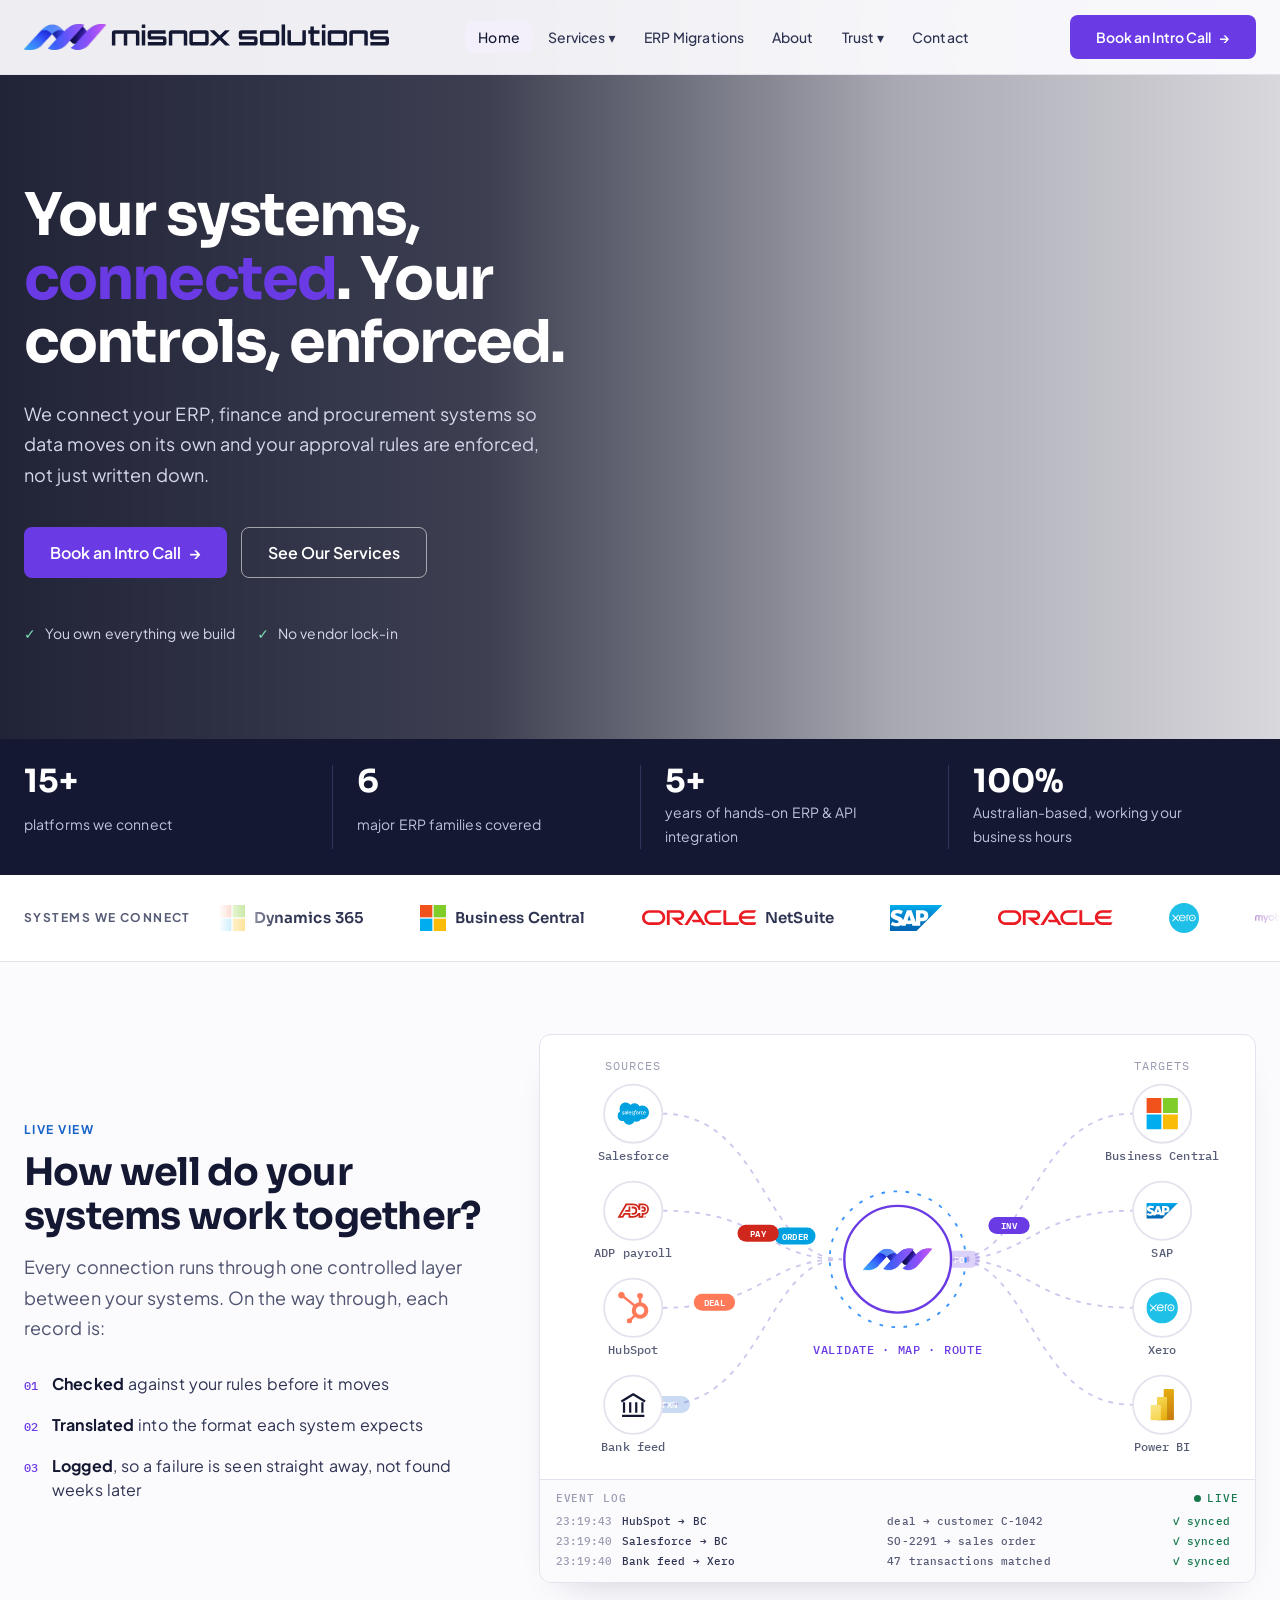
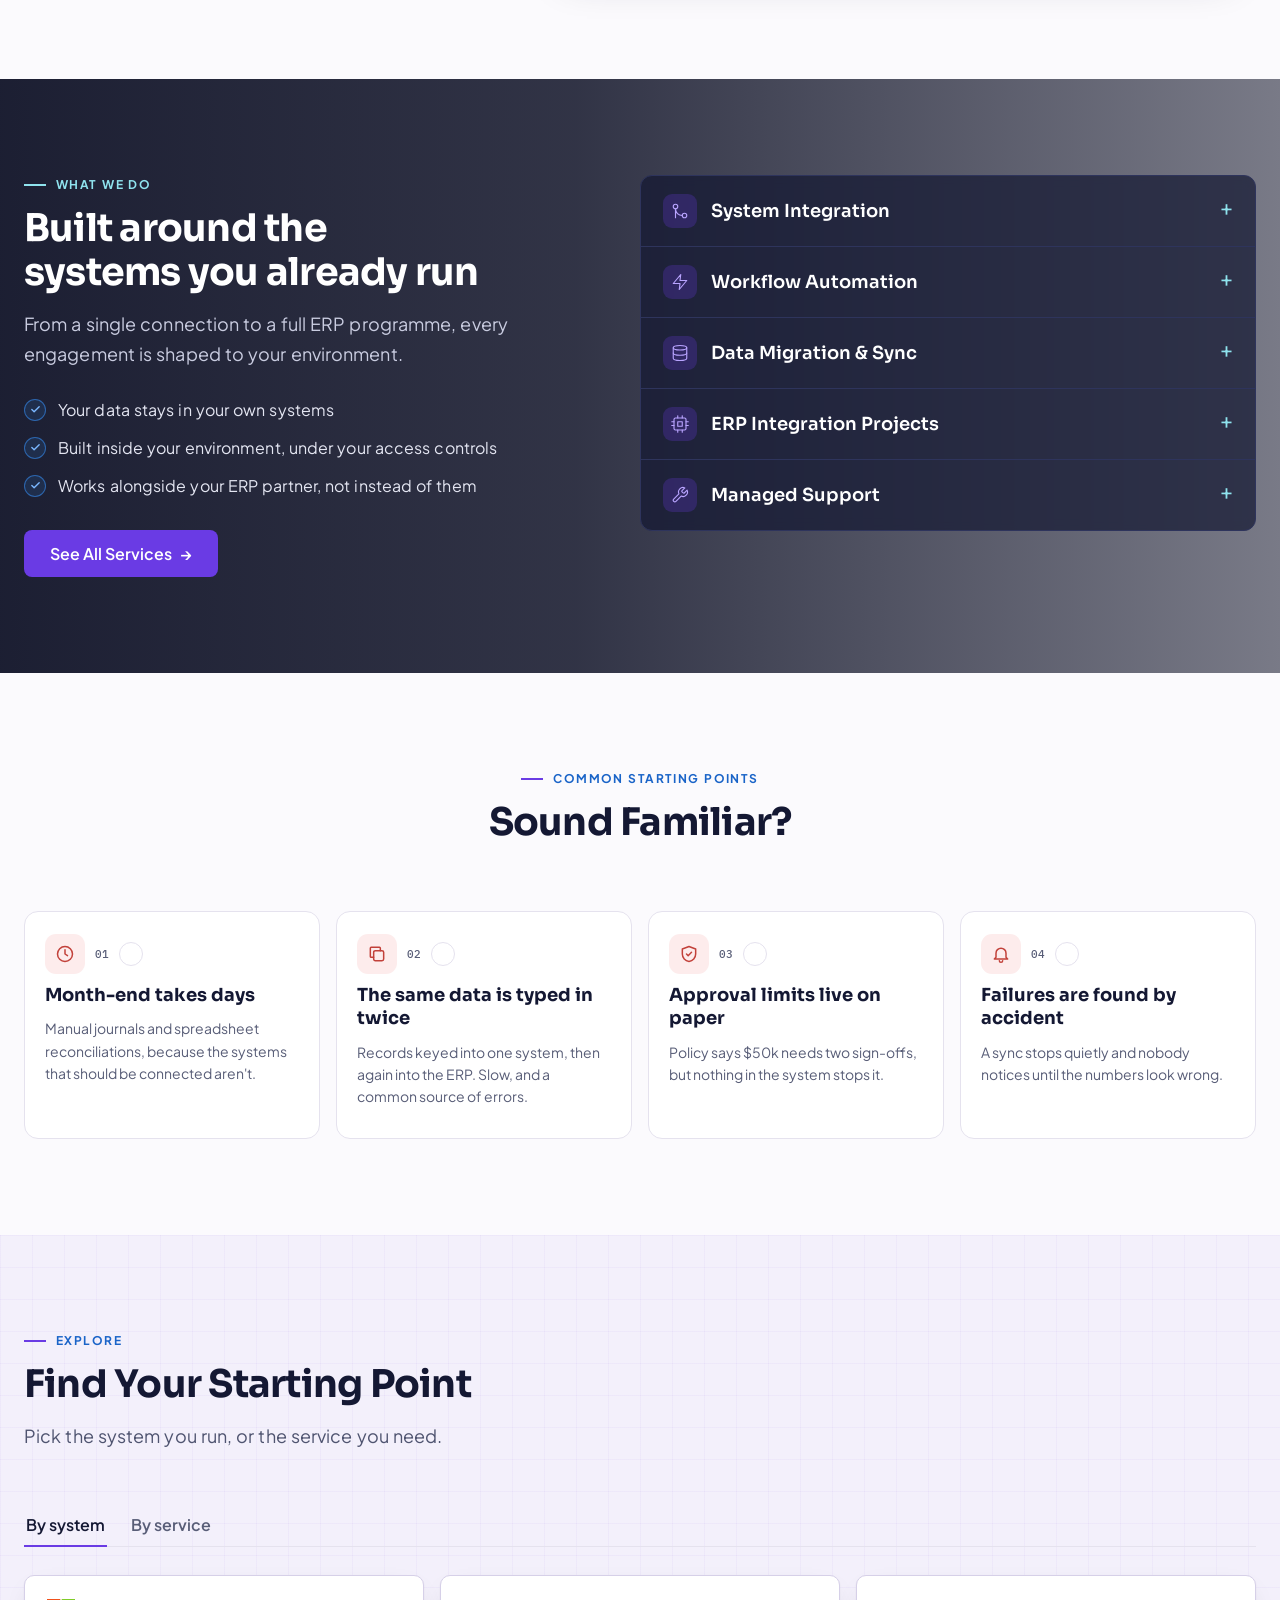
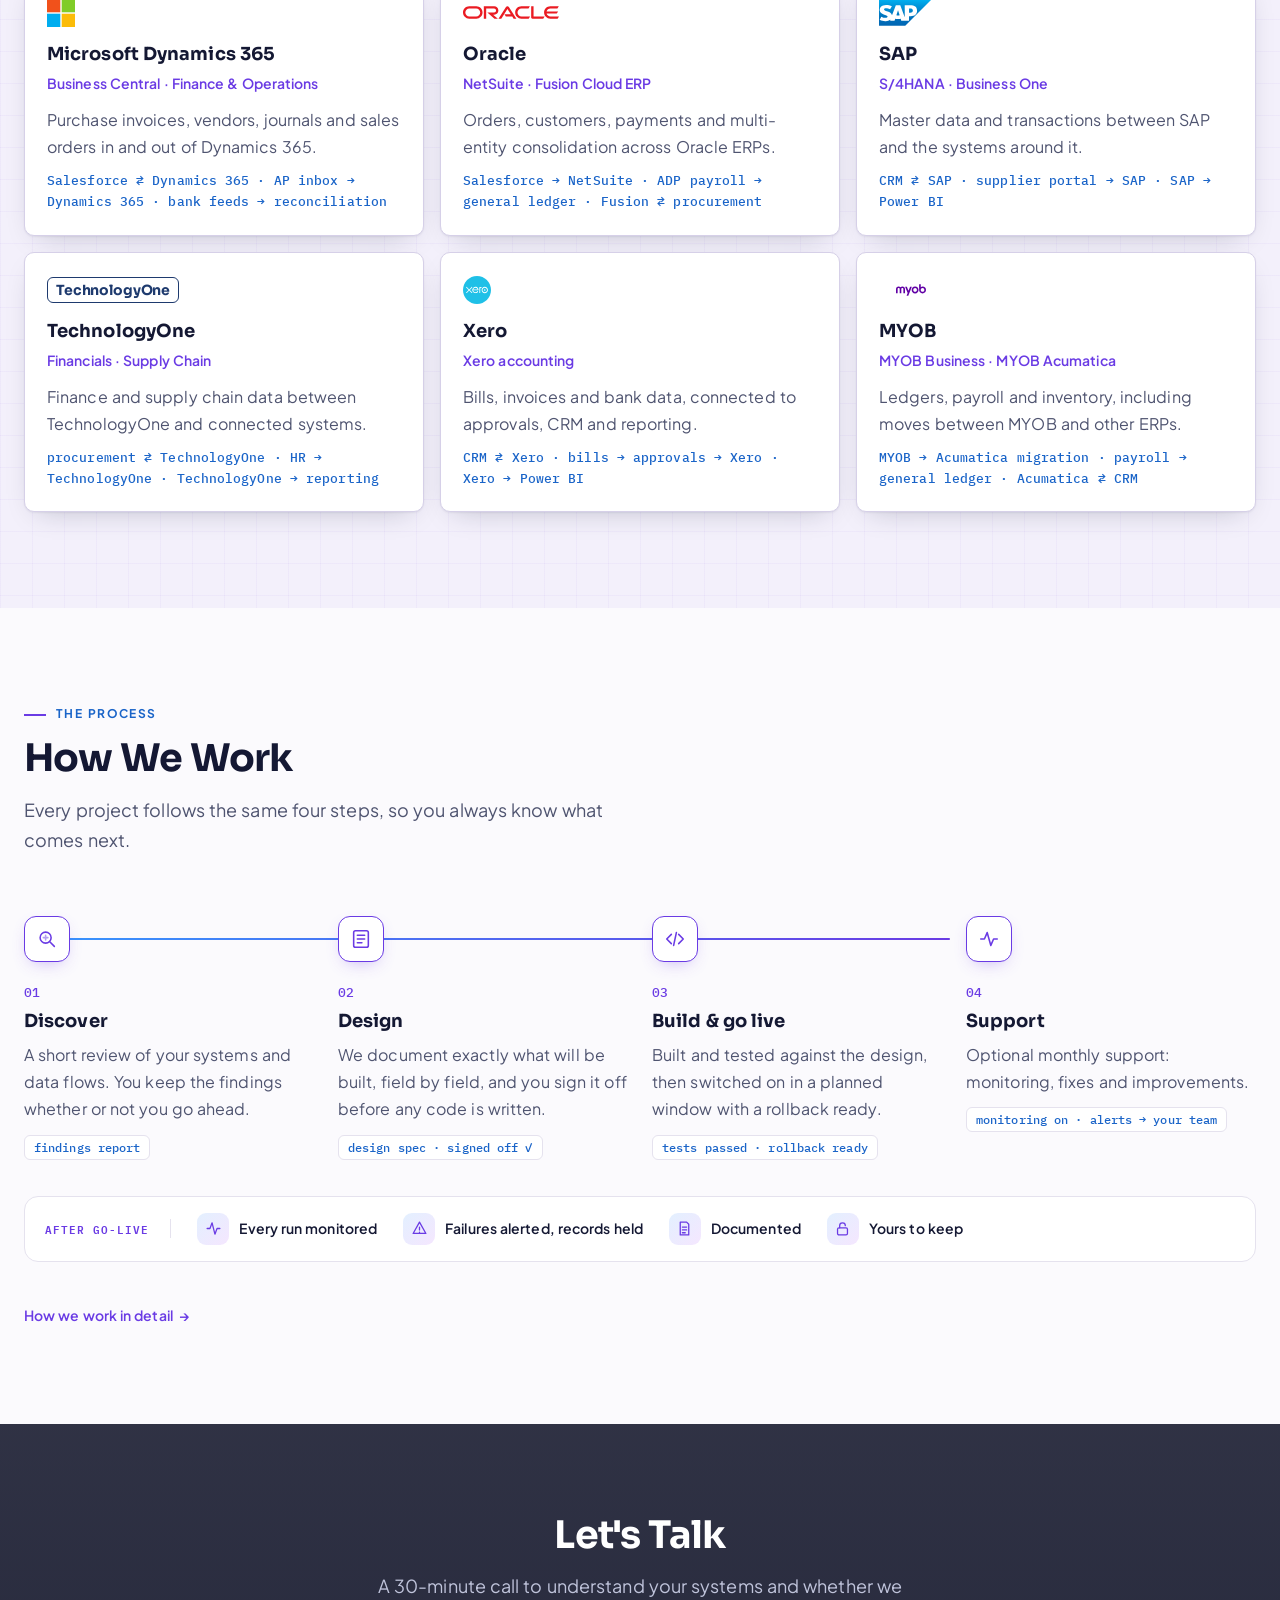
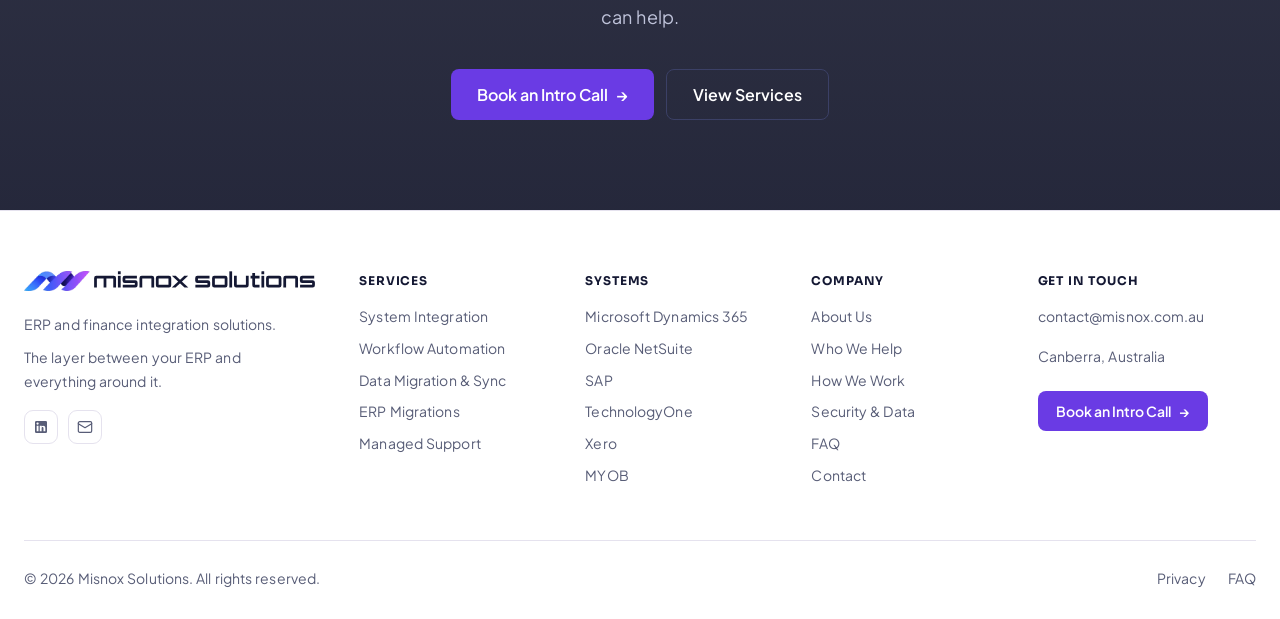
==== commit da8940db: "Location Sydney → Canberra (footer, contact, schema, meta); government added to Who We Work With Co-" ====
--- a/index.html
+++ b/index.html
@@ -41,7 +41,7 @@
   "description":"ERP and finance system integration. We connect Dynamics 365, Business Central, NetSuite, Oracle, SAP, TechnologyOne, Xero, MYOB and other business platforms — with financial controls enforced in the workflow.",
   "url":"https://misnox.com.au/",
   "email":"contact@misnox.com.au",
-  "address":{"@type":"PostalAddress","addressLocality":"Sydney","addressRegion":"NSW","addressCountry":"AU"},
+  "address":{"@type":"PostalAddress","addressLocality":"Canberra","addressRegion":"ACT","addressCountry":"AU"},
   "sameAs":["https://linkedin.com/company/misnox-solutions"],
   "knowsAbout":["ERP integration","Microsoft Dynamics 365","Business Central","NetSuite","Oracle Fusion","SAP","TechnologyOne","Xero","MYOB","accounts payable automation","system integration","finance automation"],
   "hasOfferCatalog":{
@@ -950,7 +950,7 @@
 <section class="section hc-section">
   <div class="container hc-split">
     <div><span class="mono">LIVE VIEW</span><h2 class="st">How well do your systems work together?</h2><p class="sd">Every connection runs through one controlled layer between your systems. On the way through, each record is:</p><ul class="hc-points"><li><span>01</span><div><b>Checked</b> against your rules before it moves</div></li><li><span>02</span><div><b>Translated</b> into the format each system expects</div></li><li><span>03</span><div><b>Logged</b>, so a failure is seen straight away, not found weeks later</div></li></ul></div>
-    <div class="hc-stage"><div class="imap" aria-live="off"><svg class="imap-svg" viewBox="0 0 560 340" role="img" aria-label="Orders, deals and bank transactions flow from Salesforce, ADP payroll, HubSpot and bank feeds through the Misnox integration layer into Business Central, SAP, Xero and Power BI"><path id="pl0" class="imap-wire" d="M86 50 C170 50 170 170 234 170"></path><path id="pl1" class="imap-wire" d="M86 130 C170 130 170 170 234 170"></path><path id="pl2" class="imap-wire" d="M86 210 C170 210 170 170 234 170"></path><path id="pl3" class="imap-wire" d="M86 290 C170 290 170 170 234 170"></path><path id="pr0" class="imap-wire" d="M326 170 C390 170 390 50 474 50"></path><path id="pr1" class="imap-wire" d="M326 170 C390 170 390 130 474 130"></path><path id="pr2" class="imap-wire" d="M326 170 C390 170 390 210 474 210"></path><path id="pr3" class="imap-wire" d="M326 170 C390 170 390 290 474 290"></path><g class="imap-pk" opacity="0"><rect x="-17" y="-7" width="34" height="14" rx="7" fill="#00A1E0"></rect><text x="0" y="3" text-anchor="middle">ORDER</text><animateMotion dur="3s" begin="0.0s" repeatCount="indefinite" rotate="0"><mpath href="#pl0"></mpath></animateMotion><animate attributeName="opacity" dur="3s" begin="0.0s" repeatCount="indefinite" values="0;1;1;0" keyTimes="0;.12;.85;1"></animate></g><g class="imap-pk" opacity="0"><rect x="-17" y="-7" width="34" height="14" rx="7" fill="#D0271D"></rect><text x="0" y="3" text-anchor="middle">PAY</text><animateMotion dur="3s" begin="0.75s" repeatCount="indefinite" rotate="0"><mpath href="#pl1"></mpath></animateMotion><animate attributeName="opacity" dur="3s" begin="0.75s" repeatCount="indefinite" values="0;1;1;0" keyTimes="0;.12;.85;1"></animate></g><g class="imap-pk" opacity="0"><rect x="-17" y="-7" width="34" height="14" rx="7" fill="#FF7A59"></rect><text x="0" y="3" text-anchor="middle">DEAL</text><animateMotion dur="3s" begin="1.5s" repeatCount="indefinite" rotate="0"><mpath href="#pl2"></mpath></animateMotion><animate attributeName="opacity" dur="3s" begin="1.5s" repeatCount="indefinite" values="0;1;1;0" keyTimes="0;.12;.85;1"></animate></g><g class="imap-pk" opacity="0"><rect x="-17" y="-7" width="34" height="14" rx="7" fill="#1A64C8"></rect><text x="0" y="3" text-anchor="middle">TXN</text><animateMotion dur="3s" begin="2.25s" repeatCount="indefinite" rotate="0"><mpath href="#pl3"></mpath></animateMotion><animate attributeName="opacity" dur="3s" begin="2.25s" repeatCount="indefinite" values="0;1;1;0" keyTimes="0;.12;.85;1"></animate></g><g class="imap-pk" opacity="0"><rect x="-17" y="-7" width="34" height="14" rx="7" fill="#6A3BE4"></rect><text x="0" y="3" text-anchor="middle">INV</text><animateMotion dur="3s" begin="1.5s" repeatCount="indefinite" rotate="0"><mpath href="#pr0"></mpath></animateMotion><animate attributeName="opacity" dur="3s" begin="1.5s" repeatCount="indefinite" values="0;1;1;0" keyTimes="0;.12;.85;1"></animate></g><g class="imap-pk" opacity="0"><rect x="-17" y="-7" width="34" height="14" rx="7" fill="#6A3BE4"></rect><text x="0" y="3" text-anchor="middle">PO</text><animateMotion dur="3s" begin="2.25s" repeatCount="indefinite" rotate="0"><mpath href="#pr1"></mpath></animateMotion><animate attributeName="opacity" dur="3s" begin="2.25s" repeatCount="indefinite" values="0;1;1;0" keyTimes="0;.12;.85;1"></animate></g><g class="imap-pk" opacity="0"><rect x="-17" y="-7" width="34" height="14" rx="7" fill="#6A3BE4"></rect><text x="0" y="3" text-anchor="middle">JNL</text><animateMotion dur="3s" begin="3.0s" repeatCount="indefinite" rotate="0"><mpath href="#pr2"></mpath></animateMotion><animate attributeName="opacity" dur="3s" begin="3.0s" repeatCount="indefinite" values="0;1;1;0" keyTimes="0;.12;.85;1"></animate></g><g class="imap-pk" opacity="0"><rect x="-17" y="-7" width="34" height="14" rx="7" fill="#6A3BE4"></rect><text x="0" y="3" text-anchor="middle">DATA</text><animateMotion dur="3s" begin="3.75s" repeatCount="indefinite" rotate="0"><mpath href="#pr3"></mpath></animateMotion><animate attributeName="opacity" dur="3s" begin="3.75s" repeatCount="indefinite" values="0;1;1;0" keyTimes="0;.12;.85;1"></animate></g><g class="imap-node"><circle cx="62" cy="50" r="24"></circle><use href="#lg-sf" x="49" y="37" width="26" height="26"></use><text class="imap-lbl" x="62" y="88" text-anchor="middle">Salesforce</text></g><g class="imap-node"><circle cx="62" cy="130" r="24"></circle><use href="#lg-adp" x="49" y="117" width="26" height="26"></use><text class="imap-lbl" x="62" y="168" text-anchor="middle">ADP payroll</text></g><g class="imap-node"><circle cx="62" cy="210" r="24"></circle><use href="#lg-hs" x="49" y="197" width="26" height="26"></use><text class="imap-lbl" x="62" y="248" text-anchor="middle">HubSpot</text></g><g class="imap-node"><circle cx="62" cy="290" r="24"></circle><use href="#lg-bank" x="49" y="277" width="26" height="26"></use><text class="imap-lbl" x="62" y="328" text-anchor="middle">Bank feed</text></g><g class="imap-node"><circle cx="498" cy="50" r="24"></circle><use href="#lg-ms" x="485" y="37" width="26" height="26"></use><text class="imap-lbl" x="498" y="88" text-anchor="middle">Business Central</text></g><g class="imap-node"><circle cx="498" cy="130" r="24"></circle><use href="#lg-sap" x="485" y="117" width="26" height="26"></use><text class="imap-lbl" x="498" y="168" text-anchor="middle">SAP</text></g><g class="imap-node"><circle cx="498" cy="210" r="24"></circle><use href="#lg-xero" x="485" y="197" width="26" height="26"></use><text class="imap-lbl" x="498" y="248" text-anchor="middle">Xero</text></g><g class="imap-node"><circle cx="498" cy="290" r="24"></circle><use href="#lg-pbi" x="485" y="277" width="26" height="26"></use><text class="imap-lbl" x="498" y="328" text-anchor="middle">Power BI</text></g><g class="imap-hub"><circle class="imap-ring" cx="280" cy="170" r="56"></circle><circle cx="280" cy="170" r="44"></circle><image href="/brand/misnox-symbol.png" x="251.4" y="160.9" width="57.2" height="18.1"></image><text class="imap-hubt" x="280" y="248" text-anchor="middle">VALIDATE · MAP · ROUTE</text></g><text class="imap-col" x="62" y="14" text-anchor="middle">SOURCES</text><text class="imap-col" x="498" y="14" text-anchor="middle">TARGETS</text></svg><div class="imap-log" id="imap-log"><div class="imap-log-h"><span>EVENT LOG</span><span class="imap-live"><i></i>LIVE</span></div><div id="imap-rows"><div class="imap-row"><span class="t">08:32:33</span><span class="r">Salesforce → BC</span><span class="m">SO-2291 → sales order</span><span class="s ok">✓ synced</span></div><div class="imap-row"><span class="t">08:32:33</span><span class="r">Bank feed → Xero</span><span class="m">47 transactions matched</span><span class="s ok">✓ synced</span></div><div class="imap-row"><span class="t">08:32:33</span><span class="r">ADP payroll → SAP</span><span class="m">pay run → GL journal JNL-8812</span><span class="s ok">✓ synced</span></div></div></div></div></div>
+    <div class="hc-stage"><div class="imap" aria-live="off"><svg class="imap-svg" viewBox="0 0 560 340" role="img" aria-label="Orders, deals and bank transactions flow from Salesforce, ADP payroll, HubSpot and bank feeds through the Misnox integration layer into Business Central, SAP, Xero and Power BI"><path id="pl0" class="imap-wire" d="M86 50 C170 50 170 170 234 170"></path><path id="pl1" class="imap-wire" d="M86 130 C170 130 170 170 234 170"></path><path id="pl2" class="imap-wire" d="M86 210 C170 210 170 170 234 170"></path><path id="pl3" class="imap-wire" d="M86 290 C170 290 170 170 234 170"></path><path id="pr0" class="imap-wire" d="M326 170 C390 170 390 50 474 50"></path><path id="pr1" class="imap-wire" d="M326 170 C390 170 390 130 474 130"></path><path id="pr2" class="imap-wire" d="M326 170 C390 170 390 210 474 210"></path><path id="pr3" class="imap-wire" d="M326 170 C390 170 390 290 474 290"></path><g class="imap-pk" opacity="0"><rect x="-17" y="-7" width="34" height="14" rx="7" fill="#00A1E0"></rect><text x="0" y="3" text-anchor="middle">ORDER</text><animateMotion dur="3s" begin="0.0s" repeatCount="indefinite" rotate="0"><mpath href="#pl0"></mpath></animateMotion><animate attributeName="opacity" dur="3s" begin="0.0s" repeatCount="indefinite" values="0;1;1;0" keyTimes="0;.12;.85;1"></animate></g><g class="imap-pk" opacity="0"><rect x="-17" y="-7" width="34" height="14" rx="7" fill="#D0271D"></rect><text x="0" y="3" text-anchor="middle">PAY</text><animateMotion dur="3s" begin="0.75s" repeatCount="indefinite" rotate="0"><mpath href="#pl1"></mpath></animateMotion><animate attributeName="opacity" dur="3s" begin="0.75s" repeatCount="indefinite" values="0;1;1;0" keyTimes="0;.12;.85;1"></animate></g><g class="imap-pk" opacity="0"><rect x="-17" y="-7" width="34" height="14" rx="7" fill="#FF7A59"></rect><text x="0" y="3" text-anchor="middle">DEAL</text><animateMotion dur="3s" begin="1.5s" repeatCount="indefinite" rotate="0"><mpath href="#pl2"></mpath></animateMotion><animate attributeName="opacity" dur="3s" begin="1.5s" repeatCount="indefinite" values="0;1;1;0" keyTimes="0;.12;.85;1"></animate></g><g class="imap-pk" opacity="0"><rect x="-17" y="-7" width="34" height="14" rx="7" fill="#1A64C8"></rect><text x="0" y="3" text-anchor="middle">TXN</text><animateMotion dur="3s" begin="2.25s" repeatCount="indefinite" rotate="0"><mpath href="#pl3"></mpath></animateMotion><animate attributeName="opacity" dur="3s" begin="2.25s" repeatCount="indefinite" values="0;1;1;0" keyTimes="0;.12;.85;1"></animate></g><g class="imap-pk" opacity="0"><rect x="-17" y="-7" width="34" height="14" rx="7" fill="#6A3BE4"></rect><text x="0" y="3" text-anchor="middle">INV</text><animateMotion dur="3s" begin="1.5s" repeatCount="indefinite" rotate="0"><mpath href="#pr0"></mpath></animateMotion><animate attributeName="opacity" dur="3s" begin="1.5s" repeatCount="indefinite" values="0;1;1;0" keyTimes="0;.12;.85;1"></animate></g><g class="imap-pk" opacity="0"><rect x="-17" y="-7" width="34" height="14" rx="7" fill="#6A3BE4"></rect><text x="0" y="3" text-anchor="middle">PO</text><animateMotion dur="3s" begin="2.25s" repeatCount="indefinite" rotate="0"><mpath href="#pr1"></mpath></animateMotion><animate attributeName="opacity" dur="3s" begin="2.25s" repeatCount="indefinite" values="0;1;1;0" keyTimes="0;.12;.85;1"></animate></g><g class="imap-pk" opacity="0"><rect x="-17" y="-7" width="34" height="14" rx="7" fill="#6A3BE4"></rect><text x="0" y="3" text-anchor="middle">JNL</text><animateMotion dur="3s" begin="3.0s" repeatCount="indefinite" rotate="0"><mpath href="#pr2"></mpath></animateMotion><animate attributeName="opacity" dur="3s" begin="3.0s" repeatCount="indefinite" values="0;1;1;0" keyTimes="0;.12;.85;1"></animate></g><g class="imap-pk" opacity="0"><rect x="-17" y="-7" width="34" height="14" rx="7" fill="#6A3BE4"></rect><text x="0" y="3" text-anchor="middle">DATA</text><animateMotion dur="3s" begin="3.75s" repeatCount="indefinite" rotate="0"><mpath href="#pr3"></mpath></animateMotion><animate attributeName="opacity" dur="3s" begin="3.75s" repeatCount="indefinite" values="0;1;1;0" keyTimes="0;.12;.85;1"></animate></g><g class="imap-node"><circle cx="62" cy="50" r="24"></circle><use href="#lg-sf" x="49" y="37" width="26" height="26"></use><text class="imap-lbl" x="62" y="88" text-anchor="middle">Salesforce</text></g><g class="imap-node"><circle cx="62" cy="130" r="24"></circle><use href="#lg-adp" x="49" y="117" width="26" height="26"></use><text class="imap-lbl" x="62" y="168" text-anchor="middle">ADP payroll</text></g><g class="imap-node"><circle cx="62" cy="210" r="24"></circle><use href="#lg-hs" x="49" y="197" width="26" height="26"></use><text class="imap-lbl" x="62" y="248" text-anchor="middle">HubSpot</text></g><g class="imap-node"><circle cx="62" cy="290" r="24"></circle><use href="#lg-bank" x="49" y="277" width="26" height="26"></use><text class="imap-lbl" x="62" y="328" text-anchor="middle">Bank feed</text></g><g class="imap-node"><circle cx="498" cy="50" r="24"></circle><use href="#lg-ms" x="485" y="37" width="26" height="26"></use><text class="imap-lbl" x="498" y="88" text-anchor="middle">Business Central</text></g><g class="imap-node"><circle cx="498" cy="130" r="24"></circle><use href="#lg-sap" x="485" y="117" width="26" height="26"></use><text class="imap-lbl" x="498" y="168" text-anchor="middle">SAP</text></g><g class="imap-node"><circle cx="498" cy="210" r="24"></circle><use href="#lg-xero" x="485" y="197" width="26" height="26"></use><text class="imap-lbl" x="498" y="248" text-anchor="middle">Xero</text></g><g class="imap-node"><circle cx="498" cy="290" r="24"></circle><use href="#lg-pbi" x="485" y="277" width="26" height="26"></use><text class="imap-lbl" x="498" y="328" text-anchor="middle">Power BI</text></g><g class="imap-hub"><circle class="imap-ring" cx="280" cy="170" r="56"></circle><circle cx="280" cy="170" r="44"></circle><image href="/brand/misnox-symbol.png" x="251.4" y="160.9" width="57.2" height="18.1"></image><text class="imap-hubt" x="280" y="248" text-anchor="middle">VALIDATE · MAP · ROUTE</text></g><text class="imap-col" x="62" y="14" text-anchor="middle">SOURCES</text><text class="imap-col" x="498" y="14" text-anchor="middle">TARGETS</text></svg><div class="imap-log" id="imap-log"><div class="imap-log-h"><span>EVENT LOG</span><span class="imap-live"><i></i>LIVE</span></div><div id="imap-rows"><div class="imap-row"><span class="t">13:33:29</span><span class="r">Salesforce → BC</span><span class="m">SO-2291 → sales order</span><span class="s ok">✓ synced</span></div><div class="imap-row"><span class="t">13:33:29</span><span class="r">Bank feed → Xero</span><span class="m">47 transactions matched</span><span class="s ok">✓ synced</span></div><div class="imap-row"><span class="t">13:33:29</span><span class="r">ADP payroll → SAP</span><span class="m">pay run → GL journal JNL-8812</span><span class="s ok">✓ synced</span></div></div></div></div></div>
   </div>
 </section>
 <section class="wwd">
@@ -1017,7 +1017,7 @@
       <div class="footer-col"><h4>Services</h4><a href="/services/">System Integration</a><a href="/services/">Workflow Automation</a><a href="/services/">Data Migration &amp; Sync</a><a href="/erp/">ERP Migrations</a><a href="/services/">Managed Support</a></div>
       <div class="footer-col"><h4>Systems</h4><a href="/erp/">Microsoft Dynamics 365</a><a href="/erp/">Oracle NetSuite</a><a href="/erp/">SAP</a><a href="/erp/">TechnologyOne</a><a href="/erp/">Xero</a><a href="/erp/">MYOB</a></div>
       <div class="footer-col"><h4>Company</h4><a href="/about/">About Us</a><a href="/about/#who">Who We Help</a><a href="/services/#how">How We Work</a><a href="/security/">Security &amp; Data</a><a href="/faq/">FAQ</a><a href="/contact/">Contact</a></div>
-      <div class="footer-col"><h4>Get in touch</h4><div class="footer-contact-item"><a href="mailto:contact@misnox.com.au">contact@misnox.com.au</a></div><div class="footer-contact-item">Sydney, Australia</div><button class="btn btn-primary footer-book" type="button" data-cta="footer" onclick="bookCall()">Book an Intro Call <span class="arrow">→</span></button></div>
+      <div class="footer-col"><h4>Get in touch</h4><div class="footer-contact-item"><a href="mailto:contact@misnox.com.au">contact@misnox.com.au</a></div><div class="footer-contact-item">Canberra, Australia</div><button class="btn btn-primary footer-book" type="button" data-cta="footer" onclick="bookCall()">Book an Intro Call <span class="arrow">→</span></button></div>
     </div>
     <div class="footer-bottom">
       <span style="color:var(--muted)">© <span id="yr">2026</span> Misnox Solutions. All rights reserved.</span>
@@ -1408,7 +1408,7 @@
   <p class="eyebrow">Our approach</p><h2 class="st">Specialists in the Space Between Systems</h2>
   <p style="color:var(--muted);line-height:1.75;font-size:var(--fs-lg)">We are integration specialists, not an ERP reseller. We don't sell licences or push a platform. We connect the systems you have already chosen, through their own documented APIs, and hand over everything we build.</p>
 </div></div></section>
-<section class="section section-alt" id="who"><div class="container"><div class="sh c reveal"><p class="eyebrow">Who we help</p><h2 class="st">Who We Work With</h2><p class="sd">Organisations whose finance and procurement run across several systems.</p></div><div class="grid-2">${[
+<section class="section section-alt" id="who"><div class="container"><div class="sh c reveal"><p class="eyebrow">Who we help</p><h2 class="st">Who We Work With</h2><p class="sd">Organisations whose finance and procurement run across several systems, in the private sector and in federal and state government.</p></div><div class="grid-2">${[
   ['Finance Teams','chart','Faster month-end, enforced approvals and fewer manual journals.',['AP and AR automation','Month-end reconciliation','Approval controls']],
   ['Procurement Teams','package','Purchase-to-pay that flows from request to ERP without re-keying.',['Purchase-to-pay automation','PO matching','Supplier data sync']],
   ['Multi-Entity Organisations','network','Several entities and systems that need to report as one.',['Intercompany transactions','Group reporting','Segregation of duties']],
@@ -1648,7 +1648,7 @@
     <p style="color:var(--muted);margin-bottom:18px">A 30-minute call on Microsoft Teams. Pick a time that suits you, or send us a message below and we will get back to you.</p>
     <div style="margin-bottom:26px"><button class="btn btn-primary btn-lg" data-cta="contact-book" onclick="bookCall()">Pick a Time <span class="arrow">→</span></button></div>
     <div style="display:flex;gap:20px;flex-wrap:wrap;margin-bottom:26px">
-      ${['30-minute Teams call','Sydney-based'].map(t=>`<span style="display:flex;align-items:center;gap:7px;font-size:var(--fs-xs);color:var(--muted)"><span style="color:var(--accent2);font-weight:700">✓</span>${t}</span>`).join('')}
+      ${['30-minute Teams call','Canberra-based'].map(t=>`<span style="display:flex;align-items:center;gap:7px;font-size:var(--fs-xs);color:var(--muted)"><span style="color:var(--accent2);font-weight:700">✓</span>${t}</span>`).join('')}
     </div>
     <div id="form-wrap"><form onsubmit="submitForm(event)" action="https://formspree.io/f/xnjezalp" method="POST">
       <div class="form-grid">
@@ -1679,7 +1679,7 @@
     <div class="contact-info-card">
       <h3>Contact Details</h3>
       <div class="contact-item"><div class="contact-item-icon"><svg width="18" height="18" viewBox="0 0 24 24" fill="none" stroke="currentColor" stroke-width="1.8" stroke-linecap="round" stroke-linejoin="round"><rect x="2" y="4" width="20" height="16" rx="2"/><path d="m22 7-10 6L2 7"/></svg></div><div class="contact-item-text"><p>Email</p><a href="mailto:contact@misnox.com.au">contact@misnox.com.au</a></div></div>
-      <div class="contact-item"><div class="contact-item-icon"><svg width="18" height="18" viewBox="0 0 24 24" fill="none" stroke="currentColor" stroke-width="1.8" stroke-linecap="round" stroke-linejoin="round"><path d="M12 22s7-6.2 7-12a7 7 0 0 0-14 0c0 5.8 7 12 7 12z"/><circle cx="12" cy="10" r="2.5"/></svg></div><div class="contact-item-text"><p>Location</p><p>Sydney, Australia</p></div></div>
+      <div class="contact-item"><div class="contact-item-icon"><svg width="18" height="18" viewBox="0 0 24 24" fill="none" stroke="currentColor" stroke-width="1.8" stroke-linecap="round" stroke-linejoin="round"><path d="M12 22s7-6.2 7-12a7 7 0 0 0-14 0c0 5.8 7 12 7 12z"/><circle cx="12" cy="10" r="2.5"/></svg></div><div class="contact-item-text"><p>Location</p><p>Canberra, Australia</p></div></div>
       <div class="expect-list"><h4>What to Expect</h4>
         <div class="expect-item">A 30-minute Teams call about your systems</div>
         <div class="expect-item">An honest view on whether we can help</div>
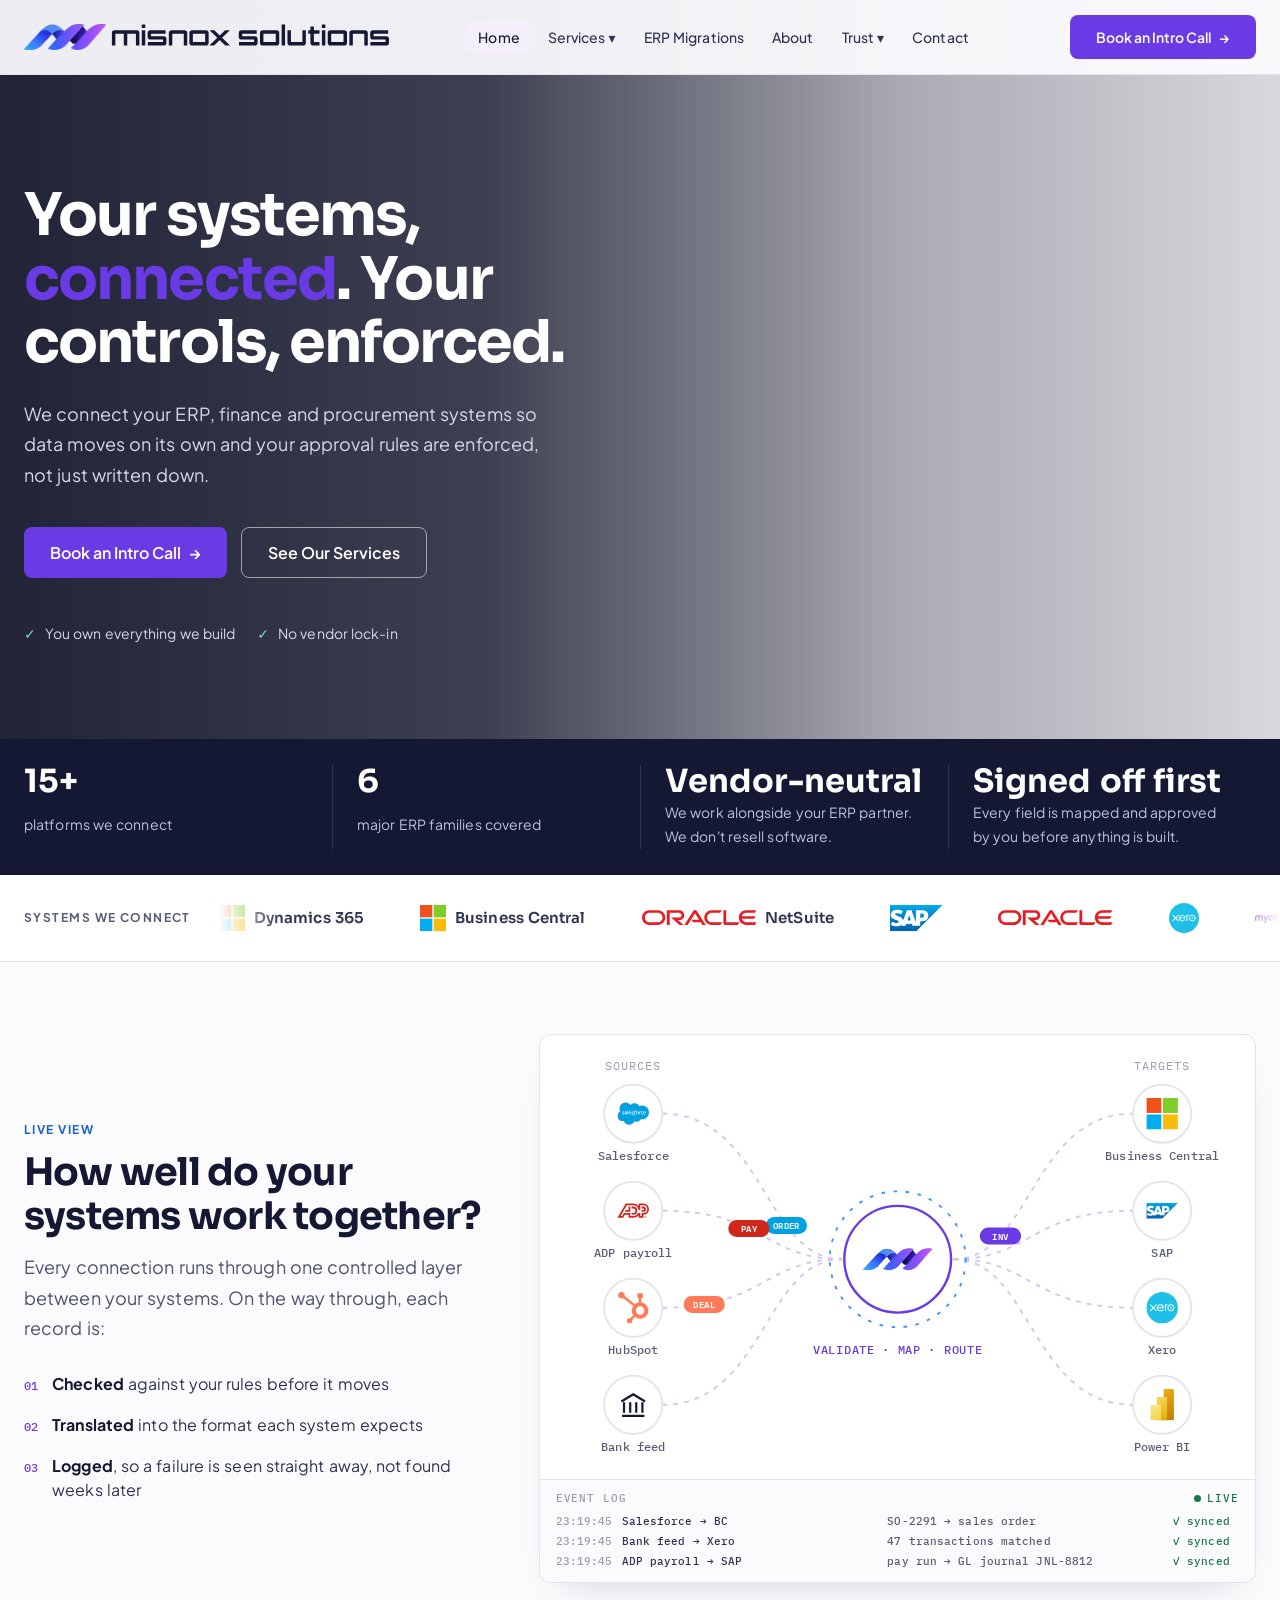
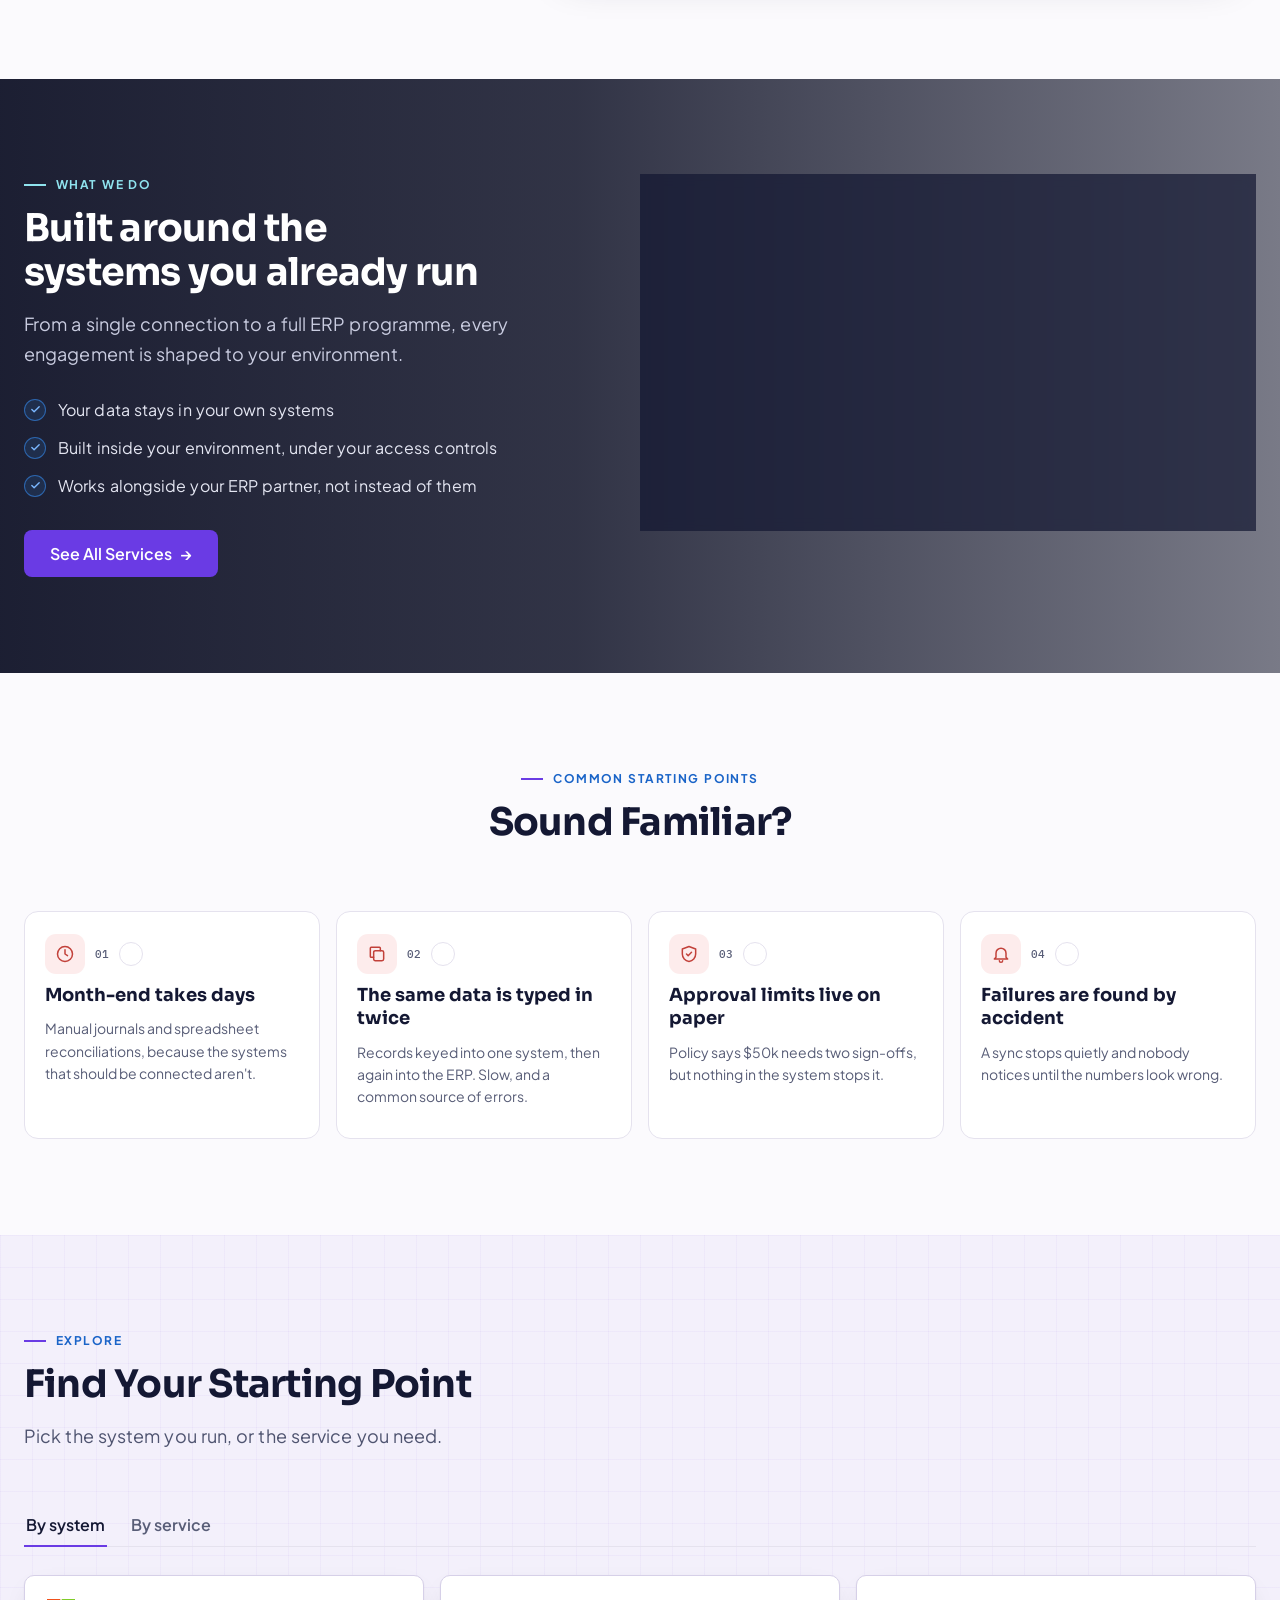
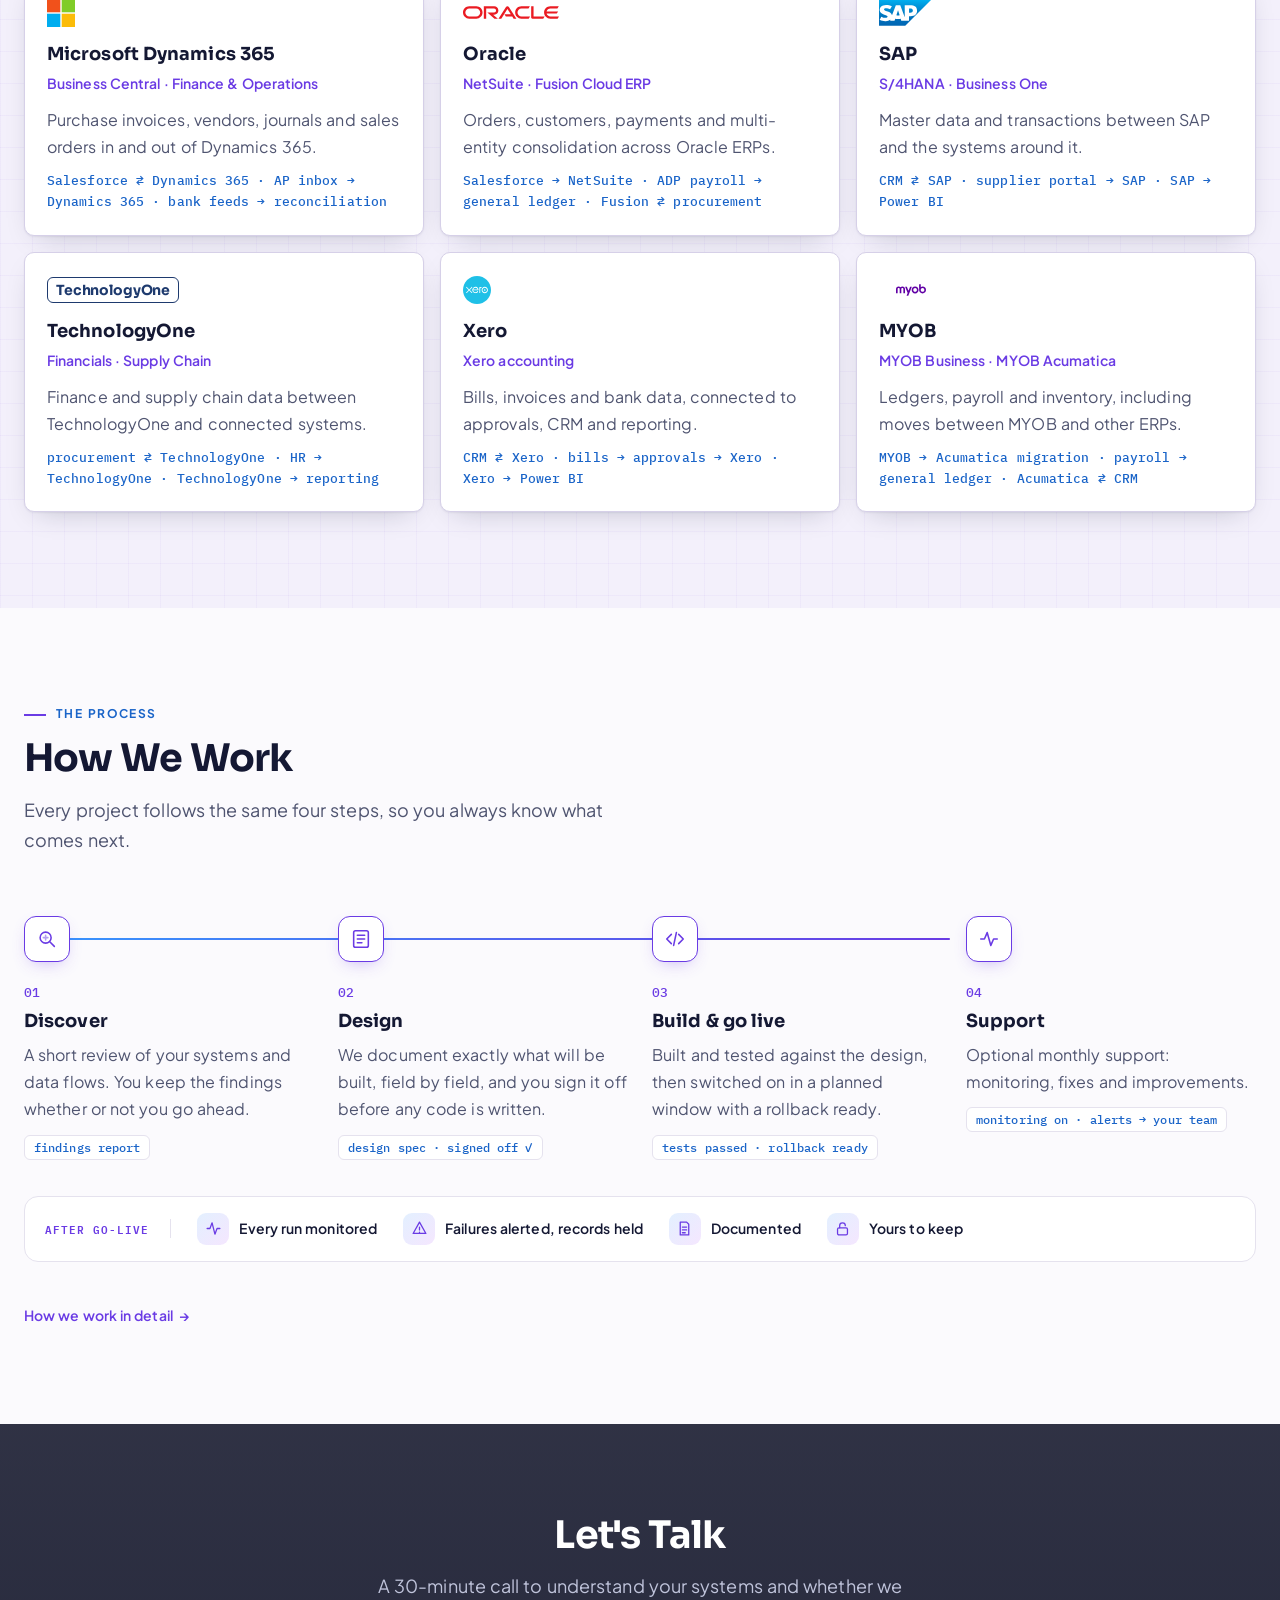
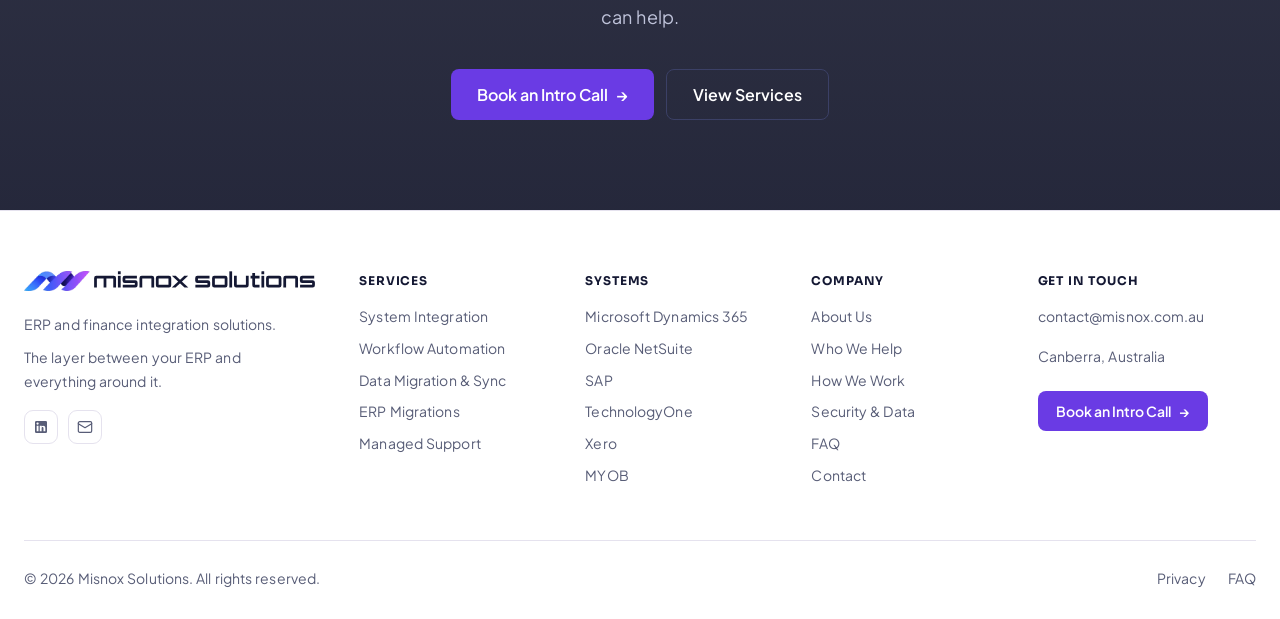
==== commit 026ce178: "Stat bar: replace '5+ years' and '100% Australian-based' with 'Vendor-neutral' and 'Signed off first" ====
--- a/index.html
+++ b/index.html
@@ -786,7 +786,7 @@
 .statbar{background:var(--navy);color:#fff;position:relative;z-index:2;margin-top:-56px}
 .statbar-in{display:grid;grid-template-columns:repeat(4,1fr);padding-top:26px;padding-bottom:26px}
 .stat{display:grid;gap:4px;padding:0 24px;border-left:1px solid #2E345C}.stat:first-child{border-left:0;padding-left:0}
-.stat b{font:700 2rem/1 'Sora',sans-serif;color:#fff}.stat span{font-size:var(--fs-sm);color:#BFC3DA}
+.stat b{font:700 2rem/1 'Sora',sans-serif;color:#fff}@media(max-width:600px){.stat{min-width:0}.stat b{font-size:1.2rem}}.stat span{font-size:var(--fs-sm);color:#BFC3DA}
 .hero.hero-photo{clip-path:none}
 .wwd{position:relative;color:#fff;background:linear-gradient(90deg,rgba(14,17,38,.94) 0%,rgba(14,17,38,.85) 45%,rgba(14,17,38,.55) 100%),url("https://images.unsplash.com/photo-1686100511314-7d4a52987f2f?w=1800&q=65&auto=format&fit=crop") center/cover no-repeat}
 .wwd-in{display:grid;grid-template-columns:minmax(0,1fr) minmax(0,1.1fr);gap:56px;align-items:start;padding-top:96px;padding-bottom:96px}
@@ -945,12 +945,12 @@
   </div>
   
 </section>
-<div class="statbar"><div class="container statbar-in"><div class="stat"><b>15+</b><span>platforms we connect</span></div><div class="stat"><b>6</b><span>major ERP families covered</span></div><div class="stat"><b>5+</b><span>years of hands-on ERP &amp; API integration</span></div><div class="stat"><b>100%</b><span>Australian-based, working your business hours</span></div></div></div>
+<div class="statbar"><div class="container statbar-in"><div class="stat"><b>15+</b><span>platforms we connect</span></div><div class="stat"><b>6</b><span>major ERP families covered</span></div><div class="stat"><b>Vendor-neutral</b><span>We work alongside your ERP partner. We don't resell software.</span></div><div class="stat"><b>Signed off first</b><span>Every field is mapped and approved by you before anything is built.</span></div></div></div>
 <div class="logo-strip" aria-label="Systems we connect"><span class="mono ls-label">SYSTEMS WE CONNECT</span><div class="ls-viewport"><ul class="ls-track"><li title="Microsoft Dynamics 365"><svg viewBox="0 0 256 256" height="26" role="img" aria-label="Microsoft Dynamics 365"><path fill="#f1511b" d="M121.666 121.666H0V0h121.666z"></path><path fill="#80cc28" d="M256 121.666H134.335V0H256z"></path><path fill="#00adef" d="M121.663 256.002H0V134.336h121.663z"></path><path fill="#fbbc09" d="M256 256.002H134.335V134.336H256z"></path></svg><span>Dynamics 365</span></li><li title="Business Central"><svg viewBox="0 0 256 256" height="26" role="img" aria-label="Business Central"><path fill="#f1511b" d="M121.666 121.666H0V0h121.666z"></path><path fill="#80cc28" d="M256 121.666H134.335V0H256z"></path><path fill="#00adef" d="M121.663 256.002H0V134.336h121.663z"></path><path fill="#fbbc09" d="M256 256.002H134.335V134.336H256z"></path></svg><span>Business Central</span></li><li title="Oracle NetSuite"><svg viewBox="0 0 512 67" height="26" role="img" aria-label="Oracle NetSuite"><path fill="#ea1b22" d="M221.034 43.303h33.832l-17.889-28.781l-32.833 52.037h-14.942l39.935-62.508c1.736-2.525 4.63-4.051 7.84-4.051c3.104 0 5.998 1.473 7.682 3.946l40.093 62.613H269.81l-7.05-11.628h-34.253zM376.251 54.93V.631h-12.68v59.614c0 1.631.631 3.21 1.841 4.42s2.841 1.894 4.63 1.894h57.825l7.472-11.628zm-209.78-9.734c12.313 0 22.31-9.944 22.31-22.256c0-12.313-9.997-22.31-22.31-22.31h-55.473v65.93h12.676v-54.3h41.956c5.893 0 10.628 4.789 10.628 10.682c0 5.892-4.735 10.68-10.628 10.68l-35.747-.052l37.851 32.99h18.416l-25.466-21.362zM32.97 66.559C14.77 66.56 0 51.827 0 33.622C0 15.416 14.77.632 32.97.632h38.32c18.204 0 32.963 14.784 32.963 32.99c0 18.205-14.759 32.937-32.964 32.937zm37.468-11.628c11.791 0 21.341-9.524 21.341-21.31S82.228 12.26 70.437 12.26h-36.62c-11.787 0-21.342 9.576-21.342 21.362S22.03 54.93 33.816 54.93zm240.78 11.628c-18.204 0-32.99-14.732-32.99-32.937c0-18.206 14.786-32.99 32.99-32.99h45.514l-7.42 11.628H312.06c-11.786 0-21.362 9.576-21.362 21.362s9.576 21.309 21.362 21.309h45.723l-7.472 11.628zm155.06-11.628c-9.734 0-17.995-6.524-20.52-15.522h54.194l7.471-11.628h-61.665c2.525-8.945 10.786-15.521 20.52-15.521h37.2L511 .63h-45.565c-18.205 0-32.99 14.785-32.99 32.99s14.785 32.938 32.99 32.938h39.094L512 54.931z"></path></svg><span>NetSuite</span></li><li title="SAP"><svg viewBox="0 0 512 254" height="26" role="img" aria-label="SAP"><defs><linearGradient id="SVGG66mF8Jd" x1="50%" x2="50%" y1="0%" y2="100.002%"><stop offset="0%" stop-color="#00aeef"></stop><stop offset="21.2%" stop-color="#0097dc"></stop><stop offset="51.9%" stop-color="#007cc5"></stop><stop offset="79.2%" stop-color="#006cb8"></stop><stop offset="100%" stop-color="#0066b3"></stop></linearGradient></defs><path fill="url(#SVGG66mF8Jd)" d="M0 253.281h258.764L512 0H0z"></path><path fill="#fff" d="M303.848 50.656H253.28l.17 118.93l-44.032-118.975h-43.66l-37.587 99.36c-3.996-25.283-30.135-34.007-50.702-40.542c-13.581-4.362-27.996-10.779-27.85-17.87c.113-5.82 7.712-11.218 22.813-10.413c10.131.546 19.08 1.362 36.883 9.962l17.505-30.506c-16.233-8.263-38.679-13.48-57.084-13.497h-.113c-21.461 0-39.331 6.95-50.408 18.405C11.493 73.502 7.328 83.667 7.16 94.907c-.282 15.467 5.386 26.432 17.296 35.195c10.064 7.374 22.936 12.158 34.277 15.67c13.987 4.334 25.413 8.105 25.272 16.131c-.112 2.927-1.216 5.662-3.32 7.869c-3.49 3.602-8.837 4.953-16.239 5.1c-14.28.303-24.86-1.943-41.724-11.91l-15.574 30.9c16.846 9.58 34.728 14.386 55.047 14.386l4.57-.034c17.685-.32 32.037-4.559 43.44-13.733c.654-.524 1.239-1.053 1.847-1.588l-1.914 9.862l42.664-.135l7.655-19.599c8.048 2.747 17.2 4.267 26.915 4.267c9.467 0 18.371-1.441 26.268-4.03l5.336 19.362l76.547.073l.186-44.68h16.289c39.371 0 62.645-20.037 62.645-53.639c-.013-37.423-22.638-53.723-70.795-53.723zM187.372 152.318c-5.882 0-11.398-1.025-16.142-2.826l15.962-50.403h.31l15.703 50.544c-4.728 1.689-10.115 2.685-15.839 2.685zm119.436-28.959h-11.11V82.74h11.116c14.803 0 26.623 4.93 26.623 20.048c-.013 15.647-11.82 20.572-26.623 20.572"></path></svg></li><li title="Oracle"><svg viewBox="0 0 512 67" height="26" role="img" aria-label="Oracle"><path fill="#ea1b22" d="M221.034 43.303h33.832l-17.889-28.781l-32.833 52.037h-14.942l39.935-62.508c1.736-2.525 4.63-4.051 7.84-4.051c3.104 0 5.998 1.473 7.682 3.946l40.093 62.613H269.81l-7.05-11.628h-34.253zM376.251 54.93V.631h-12.68v59.614c0 1.631.631 3.21 1.841 4.42s2.841 1.894 4.63 1.894h57.825l7.472-11.628zm-209.78-9.734c12.313 0 22.31-9.944 22.31-22.256c0-12.313-9.997-22.31-22.31-22.31h-55.473v65.93h12.676v-54.3h41.956c5.893 0 10.628 4.789 10.628 10.682c0 5.892-4.735 10.68-10.628 10.68l-35.747-.052l37.851 32.99h18.416l-25.466-21.362zM32.97 66.559C14.77 66.56 0 51.827 0 33.622C0 15.416 14.77.632 32.97.632h38.32c18.204 0 32.963 14.784 32.963 32.99c0 18.205-14.759 32.937-32.964 32.937zm37.468-11.628c11.791 0 21.341-9.524 21.341-21.31S82.228 12.26 70.437 12.26h-36.62c-11.787 0-21.342 9.576-21.342 21.362S22.03 54.93 33.816 54.93zm240.78 11.628c-18.204 0-32.99-14.732-32.99-32.937c0-18.206 14.786-32.99 32.99-32.99h45.514l-7.42 11.628H312.06c-11.786 0-21.362 9.576-21.362 21.362s9.576 21.309 21.362 21.309h45.723l-7.472 11.628zm155.06-11.628c-9.734 0-17.995-6.524-20.52-15.522h54.194l7.471-11.628h-61.665c2.525-8.945 10.786-15.521 20.52-15.521h37.2L511 .63h-45.565c-18.205 0-32.99 14.785-32.99 32.99s14.785 32.938 32.99 32.938h39.094L512 54.931z"></path></svg></li><li title="Xero"><svg viewBox="0 0 256 256" height="26" role="img" aria-label="Xero"><path fill="#1fc0e7" d="M128.003 256C198.693 256 256 198.689 256 128C256 57.3 198.699 0 128.003 0S0 57.3 0 128c0 70.689 57.307 128 128.003 128"></path><path fill="#fff" d="m62.367 127.968l21.8-21.902a3.913 3.913 0 0 0-2.782-6.656c-1.052 0-2.036.41-2.776 1.166L56.821 122.38l-21.874-21.845a3.9 3.9 0 0 0-2.76-1.126a3.908 3.908 0 0 0-2.736 6.695l21.8 21.829l-21.788 21.845c-.763.762-1.184 1.752-1.184 2.805a3.913 3.913 0 0 0 3.909 3.914a3.87 3.87 0 0 0 2.759-1.138l21.845-21.857l21.76 21.771c.774.797 1.764 1.224 2.833 1.224a3.91 3.91 0 0 0 3.903-3.914c0-1.041-.398-2.02-1.138-2.76l-21.788-21.879zm129.599-.006a7.114 7.114 0 0 0 7.111 7.111c3.903 0 7.088-3.186 7.088-7.11c0-3.926-3.185-7.112-7.094-7.112c-3.908 0-7.088 3.186-7.088 7.111zm-13.454 0c0-11.35 9.216-20.594 20.56-20.594c11.32 0 20.553 9.245 20.553 20.594s-9.227 20.594-20.554 20.594c-11.338 0-20.56-9.233-20.56-20.594m-8.09 0c0 15.815 12.857 28.695 28.65 28.695s28.649-12.868 28.649-28.69c0-15.814-12.857-28.694-28.65-28.694c-15.798 0-28.649 12.874-28.649 28.695zm-2.03-28.2h-1.196c-3.612 0-7.094 1.138-10 3.385c-.399-1.74-1.969-3.072-3.835-3.072a3.87 3.87 0 0 0-3.868 3.891l.011 48.327c0 2.145 1.764 3.892 3.897 3.892a3.914 3.914 0 0 0 3.908-3.903v-29.719c0-9.898.91-13.903 9.375-14.961c.797-.097 1.639-.08 1.65-.08c2.31-.085 3.96-1.684 3.96-3.84a3.923 3.923 0 0 0-3.926-3.914zm-75.015 23.484c0-.114.012-.228.017-.33c2.265-8.988 10.388-15.627 20.054-15.627c9.785 0 17.977 6.792 20.138 15.94H93.372zm48.202-.74c-1.684-7.981-6.047-14.54-12.686-18.75c-9.716-6.178-22.54-5.837-31.915.853c-7.657 5.444-12.077 14.365-12.077 23.552c0 2.304.284 4.63.853 6.924c2.89 11.377 12.664 20.002 24.315 21.43c3.458.42 6.826.227 10.297-.683c3.003-.74 5.899-1.946 8.567-3.664c2.77-1.78 5.086-4.136 7.339-6.952c.034-.056.08-.096.125-.153c1.559-1.934 1.268-4.7-.438-6.008c-1.445-1.109-3.869-1.558-5.769.888c-.41.592-.87 1.195-1.365 1.792c-1.519 1.678-3.402 3.3-5.655 4.562a20.6 20.6 0 0 1-9.614 2.43c-11.366-.131-17.442-8.079-19.61-13.745a21 21 0 0 1-.87-3.3l-.057-.597h40.79c5.586-.125 8.59-4.079 7.759-8.59z"></path></svg></li><li title="MYOB"><svg viewBox="0 0 24 24" height="26" role="img" aria-label="MYOB"><path fill="#6100A5" d="m11.276 9.347-1.254 3.346a366.37 366.37 0 0 1-1.325-3.346H7.275l2.038 5.132-.86 2.063h1.38l2.845-7.195ZM5.083 10.46c.551 0 .818.33.818 1.01v3.112h1.314v-3.259c0-1.241-.853-2.108-2.075-2.108-.588 0-1.127.206-1.516.58l-.016.015-.016-.015c-.39-.374-.926-.58-1.512-.58-1.225 0-2.08.867-2.08 2.108v3.26h1.314V11.47c0-.68.267-1.01.818-1.01.552 0 .819.33.819 1.01v3.112h1.314V11.47c0-.68.267-1.01.819-1.01zm18.2-.398c-.494-.547-1.191-.849-1.962-.849a2.56 2.56 0 0 0-1.521.497V7.458h-1.315v4.51c0 .721.258 1.396.725 1.9.512.553 1.215.846 2.035.846.819 0 1.52-.293 2.03-.845.467-.505.725-1.18.725-1.9a2.83 2.83 0 0 0-.717-1.908Zm-2.039 3.405c-.937 0-1.446-.772-1.446-1.499 0-.726.51-1.509 1.446-1.509.937 0 1.442.778 1.442 1.51 0 .73-.505 1.498-1.442 1.498m-5.965 1.248c1.788 0 2.753-1.418 2.753-2.753 0-1.334-.965-2.752-2.753-2.752-1.789 0-2.753 1.418-2.753 2.753 0 1.335.964 2.753 2.753 2.753zm.001-1.248c-.936 0-1.445-.773-1.445-1.5 0-.728.509-1.511 1.445-1.511s1.441.778 1.441 1.51c0 .733-.505 1.501-1.441 1.501"></path></svg></li><li title="QuickBooks"><svg viewBox="0 0 24 24" height="26" role="img" aria-label="QuickBooks"><path fill="#2CA01C" d="M12 0A12 12 0 0 0 0 12a12 12 0 0 0 12 12 12 12 0 0 0 12-12A12 12 0 0 0 12 0zm.642 4.1335c.9554 0 1.7296.776 1.7296 1.7332v9.0667h1.6c1.614 0 2.9275-1.3156 2.9275-2.933 0-1.6173-1.3136-2.9333-2.9276-2.9333h-.6654V7.3334h.6654c2.5722 0 4.6577 2.0897 4.6577 4.667 0 2.5774-2.0855 4.6666-4.6577 4.6666H12.642zM7.9837 7.333h3.3291v12.533c-.9555 0-1.73-.7759-1.73-1.7332V9.0662H7.9837c-1.6146 0-2.9277 1.316-2.9277 2.9334 0 1.6175 1.3131 2.9333 2.9277 2.9333h.6654v1.7332h-.6654c-2.5725 0-4.6577-2.0892-4.6577-4.6665 0-2.5771 2.0852-4.6666 4.6577-4.6666Z"></path></svg></li><li title="Salesforce"><svg viewBox="0 0 256 180" height="26" role="img" aria-label="Salesforce"><path fill="#00a1e0" d="M106.553 19.651c8.248-8.594 19.731-13.924 32.43-13.924c16.883 0 31.612 9.414 39.455 23.389a54.5 54.5 0 0 1 22.3-4.74c30.449 0 55.134 24.9 55.134 55.615c0 30.719-24.685 55.62-55.134 55.62a54.7 54.7 0 0 1-10.86-1.083c-6.908 12.321-20.07 20.645-35.178 20.645a40.1 40.1 0 0 1-17.632-4.058c-7.002 16.47-23.316 28.019-42.33 28.019c-19.8 0-36.674-12.529-43.152-30.1c-2.83.602-5.763.915-8.772.915c-23.574 0-42.686-19.308-42.686-43.13a43.2 43.2 0 0 1 21.345-37.36a49.4 49.4 0 0 1-4.088-19.727C17.385 22.336 39.626.128 67.06.128c16.106 0 30.42 7.658 39.494 19.523"></path><path fill="#fff" d="M37.17 92.956c-.16.419.058.506.11.58c.48.349.968.6 1.46.88c2.609 1.385 5.071 1.79 7.647 1.79c5.246 0 8.503-2.79 8.503-7.283v-.087c0-4.153-3.676-5.662-7.126-6.75l-.448-.147c-2.601-.845-4.845-1.573-4.845-3.286v-.09c0-1.465 1.311-2.544 3.344-2.544c2.259 0 4.94.75 6.667 1.705c0 0 .506.328.692-.164c.102-.262.976-2.615 1.068-2.87c.098-.277-.077-.481-.255-.59c-1.971-1.2-4.696-2.019-7.516-2.019l-.525.004c-4.801 0-8.153 2.9-8.153 7.057v.087c0 4.383 3.698 5.803 7.162 6.794l.558.172c2.524.775 4.7 1.442 4.7 3.22v.087c0 1.625-1.414 2.835-3.695 2.835c-.885 0-3.708-.018-6.758-1.946c-.368-.215-.583-.371-.867-.542c-.15-.095-.524-.26-.688.236zm76.8 0c-.16.419.058.506.11.58c.48.349.968.6 1.46.88c2.608 1.385 5.071 1.79 7.647 1.79c5.246 0 8.503-2.79 8.503-7.283v-.087c0-4.153-3.676-5.662-7.126-6.75l-.448-.147c-2.601-.845-4.846-1.573-4.846-3.286v-.09c0-1.465 1.312-2.544 3.345-2.544c2.259 0 4.94.75 6.667 1.705c0 0 .506.328.692-.164c.102-.262.976-2.615 1.067-2.87c.099-.277-.076-.481-.255-.59c-1.97-1.2-4.696-2.019-7.515-2.019l-.525.004c-4.802 0-8.153 2.9-8.153 7.057v.087c0 4.383 3.697 5.803 7.162 6.794l.557.172c2.525.775 4.704 1.442 4.704 3.22v.087c0 1.625-1.418 2.835-3.698 2.835a12.4 12.4 0 0 1-6.758-1.946c-.368-.215-.587-.364-.863-.542c-.095-.062-.54-.234-.693.236zm52.429-8.799c0 2.54-.474 4.54-1.406 5.953c-.922 1.4-2.317 2.08-4.263 2.08c-1.949 0-3.337-.677-4.244-2.08c-.918-1.41-1.384-3.413-1.384-5.953c0-2.535.466-4.532 1.384-5.93c.907-1.385 2.295-2.059 4.244-2.059c1.946 0 3.34.674 4.266 2.058c.93 1.4 1.403 3.396 1.403 5.931m4.379-4.707c-.43-1.453-1.1-2.735-1.993-3.803c-.893-1.071-2.022-1.93-3.363-2.557c-1.337-.623-2.918-.94-4.692-.94c-1.778 0-3.359.317-4.696.94c-1.34.626-2.47 1.486-3.366 2.557c-.889 1.071-1.56 2.354-1.993 3.803c-.426 1.447-.64 3.028-.64 4.707c0 1.68.214 3.265.64 4.707c.434 1.45 1.1 2.732 1.997 3.804a9.4 9.4 0 0 0 3.362 2.535c1.34.609 2.918.918 4.696.918c1.774 0 3.352-.31 4.692-.918a9.4 9.4 0 0 0 3.363-2.535c.893-1.068 1.563-2.35 1.993-3.804c.43-1.446.645-3.03.645-4.707c0-1.675-.215-3.26-.645-4.707m35.959 12.063c-.145-.426-.557-.266-.557-.266c-.637.244-1.315.47-2.036.583a16 16 0 0 1-2.401.171c-2.12 0-3.804-.63-5.01-1.876c-1.209-1.246-1.887-3.26-1.88-5.986c.008-2.48.606-4.346 1.68-5.767c1.068-1.413 2.692-2.138 4.86-2.138c1.807 0 3.184.207 4.627.663c0 0 .346.15.51-.303c.382-1.063.667-1.825 1.075-2.994c.116-.332-.168-.474-.27-.514c-.568-.222-1.909-.583-2.922-.736c-.947-.145-2.054-.222-3.286-.222c-1.84 0-3.479.313-4.882.94c-1.399.623-2.586 1.483-3.526 2.554s-1.654 2.353-2.131 3.803c-.474 1.446-.714 3.035-.714 4.714c0 3.632.98 6.569 2.914 8.718c1.938 2.157 4.85 3.253 8.645 3.253c2.244 0 4.547-.455 6.2-1.107c0 0 .318-.153.18-.521zm7.663-9.788c.207-1.41.597-2.583 1.198-3.497c.907-1.388 2.291-2.15 4.237-2.15c1.945 0 3.231.765 4.153 2.15c.612.914.878 2.138.983 3.497zm14.743-3.1c-.372-1.403-1.294-2.82-1.898-3.468c-.955-1.028-1.887-1.746-2.813-2.146a10.8 10.8 0 0 0-4.248-.86c-1.85 0-3.53.31-4.892.95c-1.366.642-2.514 1.516-3.414 2.606c-.9 1.085-1.577 2.379-2.007 3.847c-.434 1.46-.652 3.053-.652 4.732c0 1.709.226 3.3.674 4.732c.451 1.443 1.173 2.715 2.15 3.767c.972 1.06 2.225 1.891 3.726 2.47c1.49.576 3.3.875 5.38.871c4.281-.015 6.537-.969 7.465-1.483c.164-.09.321-.251.124-.71l-.969-2.714c-.145-.405-.557-.255-.557-.255c-1.06.393-2.568 1.1-6.084 1.093c-2.299-.004-4.004-.682-5.071-1.742c-1.097-1.085-1.632-2.68-1.727-4.932l14.824.014s.39-.007.43-.386c.014-.16.51-3.046-.441-6.386m-133.46 3.1c.211-1.41.597-2.583 1.199-3.497c.907-1.388 2.291-2.15 4.236-2.15c1.946 0 3.232.765 4.157 2.15c.609.914.875 2.138.98 3.497zm14.74-3.1c-.372-1.403-1.29-2.82-1.895-3.468c-.954-1.028-1.887-1.746-2.812-2.146a10.8 10.8 0 0 0-4.248-.86c-1.847 0-3.53.31-4.892.95c-1.367.642-2.514 1.516-3.414 2.606c-.9 1.085-1.577 2.379-2.007 3.847c-.43 1.46-.652 3.053-.652 4.732c0 1.709.225 3.3.674 4.732c.451 1.443 1.173 2.715 2.149 3.767c.973 1.06 2.226 1.891 3.727 2.47c1.49.576 3.3.875 5.38.871c4.281-.015 6.536-.969 7.465-1.483c.164-.09.32-.251.124-.71l-.965-2.714c-.15-.405-.561-.255-.561-.255c-1.06.393-2.565 1.1-6.088 1.093c-2.295-.004-4-.682-5.067-1.742c-1.097-1.085-1.633-2.68-1.727-4.932l14.823.014s.39-.007.43-.386c.015-.16.51-3.046-.444-6.386M63.642 91.431c-.58-.462-.66-.579-.856-.878c-.292-.455-.441-1.104-.441-1.927c0-1.304.43-2.24 1.322-2.87c-.01.003 1.275-1.112 4.3-1.072c2.123.03 4.021.343 4.021.343v6.74h.004s-1.884.404-4.004.531c-3.017.182-4.357-.87-4.346-.867m5.898-10.415c-.601-.044-1.38-.07-2.313-.07c-1.272 0-2.5.16-3.65.47a9.5 9.5 0 0 0-3.097 1.436a7.15 7.15 0 0 0-2.15 2.444c-.524.977-.79 2.128-.79 3.417c0 1.312.225 2.452.677 3.385a6.1 6.1 0 0 0 1.935 2.317c.823.601 1.84 1.042 3.02 1.308c1.162.266 2.48.4 3.923.4c1.52 0 3.035-.123 4.503-.375a94 94 0 0 0 3.734-.721c.492-.117 1.039-.266 1.039-.266c.368-.091.338-.485.338-.485l-.007-13.555c0-2.973-.794-5.177-2.357-6.543c-1.555-1.363-3.847-2.051-6.809-2.051c-1.11 0-2.9.153-3.97.368c0 0-3.24.626-4.573 1.668c0 0-.291.182-.131.59l1.05 2.82c.13.364.484.24.484.24s.113-.043.244-.12c2.852-1.552 6.459-1.504 6.459-1.504c1.603 0 2.834.32 3.665.958c.809.619 1.22 1.555 1.22 3.53v.626c-1.275-.182-2.444-.287-2.444-.287m119.56-7.639a.4.4 0 0 0-.223-.532c-.251-.098-1.512-.364-2.485-.426c-1.861-.113-2.896.2-3.821.616c-.918.415-1.938 1.085-2.507 1.847v-1.804c0-.251-.178-.451-.426-.451h-3.8c-.247 0-.426.2-.426.451v22.11c0 .248.204.452.452.452h3.894a.45.45 0 0 0 .448-.452V84.142c0-1.482.164-2.962.492-3.89c.32-.919.758-1.654 1.297-2.183a4.55 4.55 0 0 1 1.833-1.1c.688-.211 1.45-.28 1.989-.28c.776 0 1.628.2 1.628.2c.284.033.445-.142.54-.4c.254-.678.976-2.708 1.114-3.112"></path><path fill="#fff" d="M152.544 63.13a13 13 0 0 0-1.465-.35a11.6 11.6 0 0 0-2.014-.152c-2.682 0-4.795.757-6.277 2.251c-1.476 1.486-2.478 3.749-2.98 6.725l-.183 1.002h-3.366s-.408-.015-.495.43l-.55 3.086c-.04.291.087.477.48.477h3.276l-3.323 18.55c-.258 1.494-.557 2.722-.889 3.654c-.324.918-.64 1.607-1.034 2.11c-.38.48-.736.838-1.356 1.045c-.51.172-1.1.252-1.745.252c-.357 0-.834-.059-1.187-.131a3.5 3.5 0 0 1-.802-.26s-.382-.145-.535.238c-.12.317-.995 2.717-1.1 3.013c-.102.295.043.524.229.593c.437.153.761.255 1.355.397c.824.194 1.52.204 2.172.204c1.362 0 2.608-.193 3.639-.564c1.035-.375 1.938-1.028 2.74-1.91c.863-.954 1.406-1.952 1.923-3.318c.514-1.348.955-3.024 1.304-4.976l3.341-18.897h4.882s.411.014.495-.434l.554-3.082c.036-.295-.087-.477-.485-.477h-4.74c.026-.106.241-1.774.784-3.344c.233-.667.67-1.21 1.038-1.581a3.1 3.1 0 0 1 1.243-.773c.47-.153 1.005-.226 1.592-.226c.444 0 .885.051 1.216.12c.46.099.638.15.758.186c.485.146.55.004.645-.23l1.133-3.11c.117-.335-.171-.478-.273-.518M86.322 95.19c0 .247-.179.448-.426.448h-3.931c-.248 0-.423-.2-.423-.448V63.553c0-.247.175-.448.423-.448h3.93c.248 0 .427.2.427.448z"></path></svg></li><li title="Microsoft Power BI"><svg viewBox="0 0 256 342" height="26" role="img" aria-label="Microsoft Power BI"><defs><linearGradient id="SVGCdghnblF" x1="42.593%" x2="57.245%" y1="0%" y2="93.174%"><stop offset="0%" stop-color="#e6ad10"></stop><stop offset="100%" stop-color="#c87e0e"></stop></linearGradient><linearGradient id="SVG5tapKdof" x1="40.122%" x2="62.028%" y1="0%" y2="95.592%"><stop offset="0%" stop-color="#f6d751"></stop><stop offset="100%" stop-color="#e6ad10"></stop></linearGradient><linearGradient id="SVGRvjwscVp" x1="27.774%" x2="55.012%" y1="0%" y2="96.828%"><stop offset="0%" stop-color="#f9e589"></stop><stop offset="100%" stop-color="#f6d751"></stop></linearGradient><path id="SVGvAvgNc4T" d="M142.222 14.222C142.222 6.368 148.59 0 156.444 0h85.334C249.632 0 256 6.368 256 14.222v312.89c0 7.854-6.368 14.221-14.222 14.221H14.222C6.368 341.333 0 334.966 0 327.111V184.89c0-7.855 6.368-14.222 14.222-14.222h56.89V99.556c0-7.855 6.367-14.223 14.222-14.223h56.888z"></path></defs><mask id="SVGvCV5wclL" fill="#fff"><use href="#SVGvAvgNc4T"></use></mask><path fill="url(#SVGCdghnblF)" d="M256 0v341.333H142.222V0z" mask="url(#SVGvCV5wclL)"></path><path fill-opacity=".2" d="M184.889 100.978v241.778H71.11v-256h99.556c7.854 0 14.222 6.367 14.222 14.222" mask="url(#SVGvCV5wclL)"></path><path fill-opacity=".18" d="M184.889 106.667v241.777H71.11v-256h99.556c7.854 0 14.222 6.368 14.222 14.223" mask="url(#SVGvCV5wclL)"></path><path fill="url(#SVG5tapKdof)" d="M184.889 99.556v241.777H71.11v-256h99.556c7.854 0 14.222 6.368 14.222 14.223" mask="url(#SVGvCV5wclL)"></path><path fill="url(#SVGRvjwscVp)" d="M0 170.667v170.666h113.778V184.89c0-7.855-6.368-14.222-14.222-14.222z" mask="url(#SVGvCV5wclL)"></path></svg><span>Power BI</span></li><li title="HubSpot"><svg viewBox="0 0 512 149" height="26" role="img" aria-label="HubSpot"><path fill="#45535e" d="M.06 27.679h17.852v39.662h37.651V27.679h17.875v97.358H55.563V84.542H17.912v40.495H.06zm129.933 65.647c0 8.15-6.64 14.782-14.788 14.782c-8.151 0-14.787-6.632-14.787-14.782V51.41h-16.93v41.916c0 17.487 14.229 31.711 31.717 31.711c17.484 0 31.712-14.224 31.712-31.711V51.41h-16.924zm64.186-41.425c-8.398 0-14.26 2.437-19.921 7.994V27.679h-16.985v59.705c0 22.348 16.158 37.653 34.311 37.653c20.181 0 37.863-15.578 37.863-36.567c0-20.723-16.305-36.569-35.268-36.569m.422 57.423c-11.509 0-20.31-9.612-20.31-20.854c0-11.244 8.801-20.859 20.31-20.859c9.752 0 18.558 9.615 18.558 20.859c0 11.242-8.806 20.854-18.558 20.854m63.373-53.144c0-8.538 5.689-11.245 11.917-11.245c5.014 0 11.649 3.792 15.979 8.398l11.103-13.001c-5.549-7.448-16.788-12.596-25.998-12.596c-18.421 0-31.694 10.7-31.694 28.444c0 32.91 40.497 22.478 40.497 40.902c0 5.682-5.551 10.698-11.913 10.698c-10.026 0-13.278-4.876-17.881-10.024l-12.327 12.729c7.86 9.617 17.608 14.495 29.257 14.495c17.47 0 31.556-10.835 31.556-27.767c0-36.566-40.496-25.188-40.496-41.033m85.21-5.233c-18.151 0-34.311 15.296-34.311 37.649v59.859h16.984v-32.369c5.662 5.553 11.521 7.994 19.922 7.994c18.962 0 35.269-15.844 35.269-36.567c0-20.992-17.687-36.566-37.864-36.566m3.018 57.425c-11.508 0-20.31-9.625-20.31-20.859c0-11.244 8.802-20.859 20.31-20.859c9.75 0 18.557 9.615 18.557 20.859c0 11.234-8.807 20.859-18.557 20.859m159.867.952c-10.018 0-12.862-4.332-12.862-10.971V68.965h15.572V54.069h-15.572v-19.64l-17.195 7.718v59.863c0 15.306 10.56 23.027 25.045 23.027c2.167 0 5.15-.14 6.777-.541l4.199-15.438c-1.896.131-4.062.266-5.964.266"></path><path fill="#f8761f" d="M461.278 69.831c-3.256-5.602-7.836-10.093-13.562-13.474c-4.279-2.491-8.716-4.072-13.716-4.751v-17.8c5-2.123 8.103-6.822 8.103-12.304c0-7.472-5.992-13.527-13.458-13.527c-7.472 0-13.569 6.055-13.569 13.527c0 5.482 2.924 10.181 7.924 12.304v17.808c-4 .578-8.148 1.825-11.936 3.741c-7.737-5.876-33.107-25.153-47.948-36.412c.352-1.269.623-2.577.623-3.957c0-8.276-6.702-14.984-14.981-14.984S333.78 6.71 333.78 14.986s6.706 14.985 14.985 14.985c2.824 0 5.436-.826 7.69-2.184l3.132 2.376l43.036 31.008c-2.275 2.089-4.394 4.465-6.089 7.131C393.099 73.737 391 79.717 391 86.24v1.361c0 4.579.87 8.902 2.352 12.963c1.305 3.546 3.213 6.77 5.576 9.685l-14.283 14.318a11.5 11.5 0 0 0-12.166 2.668a11.5 11.5 0 0 0-3.388 8.19c.001 3.093 1.206 6 3.394 8.187a11.5 11.5 0 0 0 8.188 3.394a11.5 11.5 0 0 0 8.191-3.394a11.5 11.5 0 0 0 3.39-8.187c0-1.197-.185-2.365-.533-3.475l14.763-14.765c2.024 1.398 4.21 2.575 6.56 3.59c4.635 2.004 9.751 3.225 15.35 3.225h1.026c6.19 0 12.029-1.454 17.518-4.428c5.784-3.143 10.311-7.441 13.731-12.928c3.438-5.502 5.331-11.581 5.331-18.269v-.334c0-6.579-1.523-12.649-4.722-18.21m-18.038 30.973c-4.007 4.453-8.613 7.196-13.82 7.196h-.858c-2.974 0-5.883-.822-8.731-2.317c-3.21-1.646-5.65-3.994-7.647-6.967c-2.064-2.918-3.184-6.104-3.184-9.482v-1.026c0-3.321.637-6.47 2.243-9.444c1.717-3.251 4.036-5.779 7.12-7.789c3.028-1.996 6.262-2.975 9.864-2.975h.335c3.266 0 6.358.644 9.276 2.137c2.973 1.592 5.402 3.767 7.285 6.628c1.829 2.862 2.917 5.949 3.267 9.312c.055.699.083 1.415.083 2.099c0 4.564-1.744 8.791-5.233 12.628"></path></svg></li><li title="ADP"><svg viewBox="0 0 24 24" height="26" role="img" aria-label="ADP"><path fill="#D0271D" d="M15.08584 11.9999a3.13031 3.13031 0 0 1-3.12003 3.12002h-1.2v-1.37144h1.2a1.74859 1.74859 0 1 0 0-3.49717h-1.2V8.87987h1.2a3.13031 3.13031 0 0 1 3.12003 3.12002M8.43436 8.87987v2.53716H6.27434l-.78858 1.37144H9.8058v-3.9086Zm15.56584 1.9543a4.28575 4.28575 0 0 1-4.28575 4.28575v2.33145h-3.70289V15.6342a5.36233 5.36233 0 0 1-4.08003 1.81716H8.43436v-2.33145H5.69148l-1.37144 2.33145H0L6.34291 6.54842h5.6229a5.59548 5.59548 0 0 1 4.08004 1.81716V6.54842h3.70289a4.2789 4.2789 0 0 1 4.25146 4.28575m-12.03439 5.24576a4.09032 4.09032 0 0 0 3.7029-2.33145h1.74858v2.33145h.96v-2.33145h1.37145a2.91088 2.91088 0 0 0 2.9143-2.91431 2.94174 2.94174 0 0 0-2.94859-2.91431H17.383v3.49717h-1.37144a4.11432 4.11432 0 0 0-4.04575-3.49717H7.16577l-4.76575 8.16007h1.13144l1.37144-2.33145h4.9029v2.33145zm7.74864-7.20006h-1.37144v1.37144h1.37144a.57943.57943 0 0 1 .58286.58286.6.6 0 0 1-.58286.58286h-1.37144v1.37144h1.37144a1.9543 1.9543 0 0 0 1.9543-1.9543 1.97487 1.97487 0 0 0-1.9543-1.9543 M21.63447 16.76565a.54858.54858 0 1 1-.54858-.54858.54172.54172 0 0 1 .54858.54858m.13714 0a.68572.68572 0 1 0-.68572.68572.68572.68572 0 0 0 .68572-.68572 M21.12018 16.45707a.13714.13714 0 1 1 0 .2743h-.13715v-.2743zm.17143-.03428a.26057.26057 0 0 0-.17143-.06857h-.2743v.82286h.10287v-.30857h.13714l.17143.30857h.13714l-.20571-.34286c.03428 0 .06857-.03429.10286-.06857a.20572.20572 0 0 0 .03428-.13715.192.192 0 0 0-.03428-.20571"></path></svg></li><li title="TechnologyOne"><span>TechnologyOne</span></li><li aria-hidden="true" title="Microsoft Dynamics 365"><svg viewBox="0 0 256 256" height="26" role="img" aria-label="Microsoft Dynamics 365"><path fill="#f1511b" d="M121.666 121.666H0V0h121.666z"></path><path fill="#80cc28" d="M256 121.666H134.335V0H256z"></path><path fill="#00adef" d="M121.663 256.002H0V134.336h121.663z"></path><path fill="#fbbc09" d="M256 256.002H134.335V134.336H256z"></path></svg><span>Dynamics 365</span></li><li aria-hidden="true" title="Business Central"><svg viewBox="0 0 256 256" height="26" role="img" aria-label="Business Central"><path fill="#f1511b" d="M121.666 121.666H0V0h121.666z"></path><path fill="#80cc28" d="M256 121.666H134.335V0H256z"></path><path fill="#00adef" d="M121.663 256.002H0V134.336h121.663z"></path><path fill="#fbbc09" d="M256 256.002H134.335V134.336H256z"></path></svg><span>Business Central</span></li><li aria-hidden="true" title="Oracle NetSuite"><svg viewBox="0 0 512 67" height="26" role="img" aria-label="Oracle NetSuite"><path fill="#ea1b22" d="M221.034 43.303h33.832l-17.889-28.781l-32.833 52.037h-14.942l39.935-62.508c1.736-2.525 4.63-4.051 7.84-4.051c3.104 0 5.998 1.473 7.682 3.946l40.093 62.613H269.81l-7.05-11.628h-34.253zM376.251 54.93V.631h-12.68v59.614c0 1.631.631 3.21 1.841 4.42s2.841 1.894 4.63 1.894h57.825l7.472-11.628zm-209.78-9.734c12.313 0 22.31-9.944 22.31-22.256c0-12.313-9.997-22.31-22.31-22.31h-55.473v65.93h12.676v-54.3h41.956c5.893 0 10.628 4.789 10.628 10.682c0 5.892-4.735 10.68-10.628 10.68l-35.747-.052l37.851 32.99h18.416l-25.466-21.362zM32.97 66.559C14.77 66.56 0 51.827 0 33.622C0 15.416 14.77.632 32.97.632h38.32c18.204 0 32.963 14.784 32.963 32.99c0 18.205-14.759 32.937-32.964 32.937zm37.468-11.628c11.791 0 21.341-9.524 21.341-21.31S82.228 12.26 70.437 12.26h-36.62c-11.787 0-21.342 9.576-21.342 21.362S22.03 54.93 33.816 54.93zm240.78 11.628c-18.204 0-32.99-14.732-32.99-32.937c0-18.206 14.786-32.99 32.99-32.99h45.514l-7.42 11.628H312.06c-11.786 0-21.362 9.576-21.362 21.362s9.576 21.309 21.362 21.309h45.723l-7.472 11.628zm155.06-11.628c-9.734 0-17.995-6.524-20.52-15.522h54.194l7.471-11.628h-61.665c2.525-8.945 10.786-15.521 20.52-15.521h37.2L511 .63h-45.565c-18.205 0-32.99 14.785-32.99 32.99s14.785 32.938 32.99 32.938h39.094L512 54.931z"></path></svg><span>NetSuite</span></li><li aria-hidden="true" title="SAP"><svg viewBox="0 0 512 254" height="26" role="img" aria-label="SAP"><defs><linearGradient id="SVGG66mF8Jd" x1="50%" x2="50%" y1="0%" y2="100.002%"><stop offset="0%" stop-color="#00aeef"></stop><stop offset="21.2%" stop-color="#0097dc"></stop><stop offset="51.9%" stop-color="#007cc5"></stop><stop offset="79.2%" stop-color="#006cb8"></stop><stop offset="100%" stop-color="#0066b3"></stop></linearGradient></defs><path fill="url(#SVGG66mF8Jd)" d="M0 253.281h258.764L512 0H0z"></path><path fill="#fff" d="M303.848 50.656H253.28l.17 118.93l-44.032-118.975h-43.66l-37.587 99.36c-3.996-25.283-30.135-34.007-50.702-40.542c-13.581-4.362-27.996-10.779-27.85-17.87c.113-5.82 7.712-11.218 22.813-10.413c10.131.546 19.08 1.362 36.883 9.962l17.505-30.506c-16.233-8.263-38.679-13.48-57.084-13.497h-.113c-21.461 0-39.331 6.95-50.408 18.405C11.493 73.502 7.328 83.667 7.16 94.907c-.282 15.467 5.386 26.432 17.296 35.195c10.064 7.374 22.936 12.158 34.277 15.67c13.987 4.334 25.413 8.105 25.272 16.131c-.112 2.927-1.216 5.662-3.32 7.869c-3.49 3.602-8.837 4.953-16.239 5.1c-14.28.303-24.86-1.943-41.724-11.91l-15.574 30.9c16.846 9.58 34.728 14.386 55.047 14.386l4.57-.034c17.685-.32 32.037-4.559 43.44-13.733c.654-.524 1.239-1.053 1.847-1.588l-1.914 9.862l42.664-.135l7.655-19.599c8.048 2.747 17.2 4.267 26.915 4.267c9.467 0 18.371-1.441 26.268-4.03l5.336 19.362l76.547.073l.186-44.68h16.289c39.371 0 62.645-20.037 62.645-53.639c-.013-37.423-22.638-53.723-70.795-53.723zM187.372 152.318c-5.882 0-11.398-1.025-16.142-2.826l15.962-50.403h.31l15.703 50.544c-4.728 1.689-10.115 2.685-15.839 2.685zm119.436-28.959h-11.11V82.74h11.116c14.803 0 26.623 4.93 26.623 20.048c-.013 15.647-11.82 20.572-26.623 20.572"></path></svg></li><li aria-hidden="true" title="Oracle"><svg viewBox="0 0 512 67" height="26" role="img" aria-label="Oracle"><path fill="#ea1b22" d="M221.034 43.303h33.832l-17.889-28.781l-32.833 52.037h-14.942l39.935-62.508c1.736-2.525 4.63-4.051 7.84-4.051c3.104 0 5.998 1.473 7.682 3.946l40.093 62.613H269.81l-7.05-11.628h-34.253zM376.251 54.93V.631h-12.68v59.614c0 1.631.631 3.21 1.841 4.42s2.841 1.894 4.63 1.894h57.825l7.472-11.628zm-209.78-9.734c12.313 0 22.31-9.944 22.31-22.256c0-12.313-9.997-22.31-22.31-22.31h-55.473v65.93h12.676v-54.3h41.956c5.893 0 10.628 4.789 10.628 10.682c0 5.892-4.735 10.68-10.628 10.68l-35.747-.052l37.851 32.99h18.416l-25.466-21.362zM32.97 66.559C14.77 66.56 0 51.827 0 33.622C0 15.416 14.77.632 32.97.632h38.32c18.204 0 32.963 14.784 32.963 32.99c0 18.205-14.759 32.937-32.964 32.937zm37.468-11.628c11.791 0 21.341-9.524 21.341-21.31S82.228 12.26 70.437 12.26h-36.62c-11.787 0-21.342 9.576-21.342 21.362S22.03 54.93 33.816 54.93zm240.78 11.628c-18.204 0-32.99-14.732-32.99-32.937c0-18.206 14.786-32.99 32.99-32.99h45.514l-7.42 11.628H312.06c-11.786 0-21.362 9.576-21.362 21.362s9.576 21.309 21.362 21.309h45.723l-7.472 11.628zm155.06-11.628c-9.734 0-17.995-6.524-20.52-15.522h54.194l7.471-11.628h-61.665c2.525-8.945 10.786-15.521 20.52-15.521h37.2L511 .63h-45.565c-18.205 0-32.99 14.785-32.99 32.99s14.785 32.938 32.99 32.938h39.094L512 54.931z"></path></svg></li><li aria-hidden="true" title="Xero"><svg viewBox="0 0 256 256" height="26" role="img" aria-label="Xero"><path fill="#1fc0e7" d="M128.003 256C198.693 256 256 198.689 256 128C256 57.3 198.699 0 128.003 0S0 57.3 0 128c0 70.689 57.307 128 128.003 128"></path><path fill="#fff" d="m62.367 127.968l21.8-21.902a3.913 3.913 0 0 0-2.782-6.656c-1.052 0-2.036.41-2.776 1.166L56.821 122.38l-21.874-21.845a3.9 3.9 0 0 0-2.76-1.126a3.908 3.908 0 0 0-2.736 6.695l21.8 21.829l-21.788 21.845c-.763.762-1.184 1.752-1.184 2.805a3.913 3.913 0 0 0 3.909 3.914a3.87 3.87 0 0 0 2.759-1.138l21.845-21.857l21.76 21.771c.774.797 1.764 1.224 2.833 1.224a3.91 3.91 0 0 0 3.903-3.914c0-1.041-.398-2.02-1.138-2.76l-21.788-21.879zm129.599-.006a7.114 7.114 0 0 0 7.111 7.111c3.903 0 7.088-3.186 7.088-7.11c0-3.926-3.185-7.112-7.094-7.112c-3.908 0-7.088 3.186-7.088 7.111zm-13.454 0c0-11.35 9.216-20.594 20.56-20.594c11.32 0 20.553 9.245 20.553 20.594s-9.227 20.594-20.554 20.594c-11.338 0-20.56-9.233-20.56-20.594m-8.09 0c0 15.815 12.857 28.695 28.65 28.695s28.649-12.868 28.649-28.69c0-15.814-12.857-28.694-28.65-28.694c-15.798 0-28.649 12.874-28.649 28.695zm-2.03-28.2h-1.196c-3.612 0-7.094 1.138-10 3.385c-.399-1.74-1.969-3.072-3.835-3.072a3.87 3.87 0 0 0-3.868 3.891l.011 48.327c0 2.145 1.764 3.892 3.897 3.892a3.914 3.914 0 0 0 3.908-3.903v-29.719c0-9.898.91-13.903 9.375-14.961c.797-.097 1.639-.08 1.65-.08c2.31-.085 3.96-1.684 3.96-3.84a3.923 3.923 0 0 0-3.926-3.914zm-75.015 23.484c0-.114.012-.228.017-.33c2.265-8.988 10.388-15.627 20.054-15.627c9.785 0 17.977 6.792 20.138 15.94H93.372zm48.202-.74c-1.684-7.981-6.047-14.54-12.686-18.75c-9.716-6.178-22.54-5.837-31.915.853c-7.657 5.444-12.077 14.365-12.077 23.552c0 2.304.284 4.63.853 6.924c2.89 11.377 12.664 20.002 24.315 21.43c3.458.42 6.826.227 10.297-.683c3.003-.74 5.899-1.946 8.567-3.664c2.77-1.78 5.086-4.136 7.339-6.952c.034-.056.08-.096.125-.153c1.559-1.934 1.268-4.7-.438-6.008c-1.445-1.109-3.869-1.558-5.769.888c-.41.592-.87 1.195-1.365 1.792c-1.519 1.678-3.402 3.3-5.655 4.562a20.6 20.6 0 0 1-9.614 2.43c-11.366-.131-17.442-8.079-19.61-13.745a21 21 0 0 1-.87-3.3l-.057-.597h40.79c5.586-.125 8.59-4.079 7.759-8.59z"></path></svg></li><li aria-hidden="true" title="MYOB"><svg viewBox="0 0 24 24" height="26" role="img" aria-label="MYOB"><path fill="#6100A5" d="m11.276 9.347-1.254 3.346a366.37 366.37 0 0 1-1.325-3.346H7.275l2.038 5.132-.86 2.063h1.38l2.845-7.195ZM5.083 10.46c.551 0 .818.33.818 1.01v3.112h1.314v-3.259c0-1.241-.853-2.108-2.075-2.108-.588 0-1.127.206-1.516.58l-.016.015-.016-.015c-.39-.374-.926-.58-1.512-.58-1.225 0-2.08.867-2.08 2.108v3.26h1.314V11.47c0-.68.267-1.01.818-1.01.552 0 .819.33.819 1.01v3.112h1.314V11.47c0-.68.267-1.01.819-1.01zm18.2-.398c-.494-.547-1.191-.849-1.962-.849a2.56 2.56 0 0 0-1.521.497V7.458h-1.315v4.51c0 .721.258 1.396.725 1.9.512.553 1.215.846 2.035.846.819 0 1.52-.293 2.03-.845.467-.505.725-1.18.725-1.9a2.83 2.83 0 0 0-.717-1.908Zm-2.039 3.405c-.937 0-1.446-.772-1.446-1.499 0-.726.51-1.509 1.446-1.509.937 0 1.442.778 1.442 1.51 0 .73-.505 1.498-1.442 1.498m-5.965 1.248c1.788 0 2.753-1.418 2.753-2.753 0-1.334-.965-2.752-2.753-2.752-1.789 0-2.753 1.418-2.753 2.753 0 1.335.964 2.753 2.753 2.753zm.001-1.248c-.936 0-1.445-.773-1.445-1.5 0-.728.509-1.511 1.445-1.511s1.441.778 1.441 1.51c0 .733-.505 1.501-1.441 1.501"></path></svg></li><li aria-hidden="true" title="QuickBooks"><svg viewBox="0 0 24 24" height="26" role="img" aria-label="QuickBooks"><path fill="#2CA01C" d="M12 0A12 12 0 0 0 0 12a12 12 0 0 0 12 12 12 12 0 0 0 12-12A12 12 0 0 0 12 0zm.642 4.1335c.9554 0 1.7296.776 1.7296 1.7332v9.0667h1.6c1.614 0 2.9275-1.3156 2.9275-2.933 0-1.6173-1.3136-2.9333-2.9276-2.9333h-.6654V7.3334h.6654c2.5722 0 4.6577 2.0897 4.6577 4.667 0 2.5774-2.0855 4.6666-4.6577 4.6666H12.642zM7.9837 7.333h3.3291v12.533c-.9555 0-1.73-.7759-1.73-1.7332V9.0662H7.9837c-1.6146 0-2.9277 1.316-2.9277 2.9334 0 1.6175 1.3131 2.9333 2.9277 2.9333h.6654v1.7332h-.6654c-2.5725 0-4.6577-2.0892-4.6577-4.6665 0-2.5771 2.0852-4.6666 4.6577-4.6666Z"></path></svg></li><li aria-hidden="true" title="Salesforce"><svg viewBox="0 0 256 180" height="26" role="img" aria-label="Salesforce"><path fill="#00a1e0" d="M106.553 19.651c8.248-8.594 19.731-13.924 32.43-13.924c16.883 0 31.612 9.414 39.455 23.389a54.5 54.5 0 0 1 22.3-4.74c30.449 0 55.134 24.9 55.134 55.615c0 30.719-24.685 55.62-55.134 55.62a54.7 54.7 0 0 1-10.86-1.083c-6.908 12.321-20.07 20.645-35.178 20.645a40.1 40.1 0 0 1-17.632-4.058c-7.002 16.47-23.316 28.019-42.33 28.019c-19.8 0-36.674-12.529-43.152-30.1c-2.83.602-5.763.915-8.772.915c-23.574 0-42.686-19.308-42.686-43.13a43.2 43.2 0 0 1 21.345-37.36a49.4 49.4 0 0 1-4.088-19.727C17.385 22.336 39.626.128 67.06.128c16.106 0 30.42 7.658 39.494 19.523"></path><path fill="#fff" d="M37.17 92.956c-.16.419.058.506.11.58c.48.349.968.6 1.46.88c2.609 1.385 5.071 1.79 7.647 1.79c5.246 0 8.503-2.79 8.503-7.283v-.087c0-4.153-3.676-5.662-7.126-6.75l-.448-.147c-2.601-.845-4.845-1.573-4.845-3.286v-.09c0-1.465 1.311-2.544 3.344-2.544c2.259 0 4.94.75 6.667 1.705c0 0 .506.328.692-.164c.102-.262.976-2.615 1.068-2.87c.098-.277-.077-.481-.255-.59c-1.971-1.2-4.696-2.019-7.516-2.019l-.525.004c-4.801 0-8.153 2.9-8.153 7.057v.087c0 4.383 3.698 5.803 7.162 6.794l.558.172c2.524.775 4.7 1.442 4.7 3.22v.087c0 1.625-1.414 2.835-3.695 2.835c-.885 0-3.708-.018-6.758-1.946c-.368-.215-.583-.371-.867-.542c-.15-.095-.524-.26-.688.236zm76.8 0c-.16.419.058.506.11.58c.48.349.968.6 1.46.88c2.608 1.385 5.071 1.79 7.647 1.79c5.246 0 8.503-2.79 8.503-7.283v-.087c0-4.153-3.676-5.662-7.126-6.75l-.448-.147c-2.601-.845-4.846-1.573-4.846-3.286v-.09c0-1.465 1.312-2.544 3.345-2.544c2.259 0 4.94.75 6.667 1.705c0 0 .506.328.692-.164c.102-.262.976-2.615 1.067-2.87c.099-.277-.076-.481-.255-.59c-1.97-1.2-4.696-2.019-7.515-2.019l-.525.004c-4.802 0-8.153 2.9-8.153 7.057v.087c0 4.383 3.697 5.803 7.162 6.794l.557.172c2.525.775 4.704 1.442 4.704 3.22v.087c0 1.625-1.418 2.835-3.698 2.835a12.4 12.4 0 0 1-6.758-1.946c-.368-.215-.587-.364-.863-.542c-.095-.062-.54-.234-.693.236zm52.429-8.799c0 2.54-.474 4.54-1.406 5.953c-.922 1.4-2.317 2.08-4.263 2.08c-1.949 0-3.337-.677-4.244-2.08c-.918-1.41-1.384-3.413-1.384-5.953c0-2.535.466-4.532 1.384-5.93c.907-1.385 2.295-2.059 4.244-2.059c1.946 0 3.34.674 4.266 2.058c.93 1.4 1.403 3.396 1.403 5.931m4.379-4.707c-.43-1.453-1.1-2.735-1.993-3.803c-.893-1.071-2.022-1.93-3.363-2.557c-1.337-.623-2.918-.94-4.692-.94c-1.778 0-3.359.317-4.696.94c-1.34.626-2.47 1.486-3.366 2.557c-.889 1.071-1.56 2.354-1.993 3.803c-.426 1.447-.64 3.028-.64 4.707c0 1.68.214 3.265.64 4.707c.434 1.45 1.1 2.732 1.997 3.804a9.4 9.4 0 0 0 3.362 2.535c1.34.609 2.918.918 4.696.918c1.774 0 3.352-.31 4.692-.918a9.4 9.4 0 0 0 3.363-2.535c.893-1.068 1.563-2.35 1.993-3.804c.43-1.446.645-3.03.645-4.707c0-1.675-.215-3.26-.645-4.707m35.959 12.063c-.145-.426-.557-.266-.557-.266c-.637.244-1.315.47-2.036.583a16 16 0 0 1-2.401.171c-2.12 0-3.804-.63-5.01-1.876c-1.209-1.246-1.887-3.26-1.88-5.986c.008-2.48.606-4.346 1.68-5.767c1.068-1.413 2.692-2.138 4.86-2.138c1.807 0 3.184.207 4.627.663c0 0 .346.15.51-.303c.382-1.063.667-1.825 1.075-2.994c.116-.332-.168-.474-.27-.514c-.568-.222-1.909-.583-2.922-.736c-.947-.145-2.054-.222-3.286-.222c-1.84 0-3.479.313-4.882.94c-1.399.623-2.586 1.483-3.526 2.554s-1.654 2.353-2.131 3.803c-.474 1.446-.714 3.035-.714 4.714c0 3.632.98 6.569 2.914 8.718c1.938 2.157 4.85 3.253 8.645 3.253c2.244 0 4.547-.455 6.2-1.107c0 0 .318-.153.18-.521zm7.663-9.788c.207-1.41.597-2.583 1.198-3.497c.907-1.388 2.291-2.15 4.237-2.15c1.945 0 3.231.765 4.153 2.15c.612.914.878 2.138.983 3.497zm14.743-3.1c-.372-1.403-1.294-2.82-1.898-3.468c-.955-1.028-1.887-1.746-2.813-2.146a10.8 10.8 0 0 0-4.248-.86c-1.85 0-3.53.31-4.892.95c-1.366.642-2.514 1.516-3.414 2.606c-.9 1.085-1.577 2.379-2.007 3.847c-.434 1.46-.652 3.053-.652 4.732c0 1.709.226 3.3.674 4.732c.451 1.443 1.173 2.715 2.15 3.767c.972 1.06 2.225 1.891 3.726 2.47c1.49.576 3.3.875 5.38.871c4.281-.015 6.537-.969 7.465-1.483c.164-.09.321-.251.124-.71l-.969-2.714c-.145-.405-.557-.255-.557-.255c-1.06.393-2.568 1.1-6.084 1.093c-2.299-.004-4.004-.682-5.071-1.742c-1.097-1.085-1.632-2.68-1.727-4.932l14.824.014s.39-.007.43-.386c.014-.16.51-3.046-.441-6.386m-133.46 3.1c.211-1.41.597-2.583 1.199-3.497c.907-1.388 2.291-2.15 4.236-2.15c1.946 0 3.232.765 4.157 2.15c.609.914.875 2.138.98 3.497zm14.74-3.1c-.372-1.403-1.29-2.82-1.895-3.468c-.954-1.028-1.887-1.746-2.812-2.146a10.8 10.8 0 0 0-4.248-.86c-1.847 0-3.53.31-4.892.95c-1.367.642-2.514 1.516-3.414 2.606c-.9 1.085-1.577 2.379-2.007 3.847c-.43 1.46-.652 3.053-.652 4.732c0 1.709.225 3.3.674 4.732c.451 1.443 1.173 2.715 2.149 3.767c.973 1.06 2.226 1.891 3.727 2.47c1.49.576 3.3.875 5.38.871c4.281-.015 6.536-.969 7.465-1.483c.164-.09.32-.251.124-.71l-.965-2.714c-.15-.405-.561-.255-.561-.255c-1.06.393-2.565 1.1-6.088 1.093c-2.295-.004-4-.682-5.067-1.742c-1.097-1.085-1.633-2.68-1.727-4.932l14.823.014s.39-.007.43-.386c.015-.16.51-3.046-.444-6.386M63.642 91.431c-.58-.462-.66-.579-.856-.878c-.292-.455-.441-1.104-.441-1.927c0-1.304.43-2.24 1.322-2.87c-.01.003 1.275-1.112 4.3-1.072c2.123.03 4.021.343 4.021.343v6.74h.004s-1.884.404-4.004.531c-3.017.182-4.357-.87-4.346-.867m5.898-10.415c-.601-.044-1.38-.07-2.313-.07c-1.272 0-2.5.16-3.65.47a9.5 9.5 0 0 0-3.097 1.436a7.15 7.15 0 0 0-2.15 2.444c-.524.977-.79 2.128-.79 3.417c0 1.312.225 2.452.677 3.385a6.1 6.1 0 0 0 1.935 2.317c.823.601 1.84 1.042 3.02 1.308c1.162.266 2.48.4 3.923.4c1.52 0 3.035-.123 4.503-.375a94 94 0 0 0 3.734-.721c.492-.117 1.039-.266 1.039-.266c.368-.091.338-.485.338-.485l-.007-13.555c0-2.973-.794-5.177-2.357-6.543c-1.555-1.363-3.847-2.051-6.809-2.051c-1.11 0-2.9.153-3.97.368c0 0-3.24.626-4.573 1.668c0 0-.291.182-.131.59l1.05 2.82c.13.364.484.24.484.24s.113-.043.244-.12c2.852-1.552 6.459-1.504 6.459-1.504c1.603 0 2.834.32 3.665.958c.809.619 1.22 1.555 1.22 3.53v.626c-1.275-.182-2.444-.287-2.444-.287m119.56-7.639a.4.4 0 0 0-.223-.532c-.251-.098-1.512-.364-2.485-.426c-1.861-.113-2.896.2-3.821.616c-.918.415-1.938 1.085-2.507 1.847v-1.804c0-.251-.178-.451-.426-.451h-3.8c-.247 0-.426.2-.426.451v22.11c0 .248.204.452.452.452h3.894a.45.45 0 0 0 .448-.452V84.142c0-1.482.164-2.962.492-3.89c.32-.919.758-1.654 1.297-2.183a4.55 4.55 0 0 1 1.833-1.1c.688-.211 1.45-.28 1.989-.28c.776 0 1.628.2 1.628.2c.284.033.445-.142.54-.4c.254-.678.976-2.708 1.114-3.112"></path><path fill="#fff" d="M152.544 63.13a13 13 0 0 0-1.465-.35a11.6 11.6 0 0 0-2.014-.152c-2.682 0-4.795.757-6.277 2.251c-1.476 1.486-2.478 3.749-2.98 6.725l-.183 1.002h-3.366s-.408-.015-.495.43l-.55 3.086c-.04.291.087.477.48.477h3.276l-3.323 18.55c-.258 1.494-.557 2.722-.889 3.654c-.324.918-.64 1.607-1.034 2.11c-.38.48-.736.838-1.356 1.045c-.51.172-1.1.252-1.745.252c-.357 0-.834-.059-1.187-.131a3.5 3.5 0 0 1-.802-.26s-.382-.145-.535.238c-.12.317-.995 2.717-1.1 3.013c-.102.295.043.524.229.593c.437.153.761.255 1.355.397c.824.194 1.52.204 2.172.204c1.362 0 2.608-.193 3.639-.564c1.035-.375 1.938-1.028 2.74-1.91c.863-.954 1.406-1.952 1.923-3.318c.514-1.348.955-3.024 1.304-4.976l3.341-18.897h4.882s.411.014.495-.434l.554-3.082c.036-.295-.087-.477-.485-.477h-4.74c.026-.106.241-1.774.784-3.344c.233-.667.67-1.21 1.038-1.581a3.1 3.1 0 0 1 1.243-.773c.47-.153 1.005-.226 1.592-.226c.444 0 .885.051 1.216.12c.46.099.638.15.758.186c.485.146.55.004.645-.23l1.133-3.11c.117-.335-.171-.478-.273-.518M86.322 95.19c0 .247-.179.448-.426.448h-3.931c-.248 0-.423-.2-.423-.448V63.553c0-.247.175-.448.423-.448h3.93c.248 0 .427.2.427.448z"></path></svg></li><li aria-hidden="true" title="Microsoft Power BI"><svg viewBox="0 0 256 342" height="26" role="img" aria-label="Microsoft Power BI"><defs><linearGradient id="SVGCdghnblF" x1="42.593%" x2="57.245%" y1="0%" y2="93.174%"><stop offset="0%" stop-color="#e6ad10"></stop><stop offset="100%" stop-color="#c87e0e"></stop></linearGradient><linearGradient id="SVG5tapKdof" x1="40.122%" x2="62.028%" y1="0%" y2="95.592%"><stop offset="0%" stop-color="#f6d751"></stop><stop offset="100%" stop-color="#e6ad10"></stop></linearGradient><linearGradient id="SVGRvjwscVp" x1="27.774%" x2="55.012%" y1="0%" y2="96.828%"><stop offset="0%" stop-color="#f9e589"></stop><stop offset="100%" stop-color="#f6d751"></stop></linearGradient><path id="SVGvAvgNc4T" d="M142.222 14.222C142.222 6.368 148.59 0 156.444 0h85.334C249.632 0 256 6.368 256 14.222v312.89c0 7.854-6.368 14.221-14.222 14.221H14.222C6.368 341.333 0 334.966 0 327.111V184.89c0-7.855 6.368-14.222 14.222-14.222h56.89V99.556c0-7.855 6.367-14.223 14.222-14.223h56.888z"></path></defs><mask id="SVGvCV5wclL" fill="#fff"><use href="#SVGvAvgNc4T"></use></mask><path fill="url(#SVGCdghnblF)" d="M256 0v341.333H142.222V0z" mask="url(#SVGvCV5wclL)"></path><path fill-opacity=".2" d="M184.889 100.978v241.778H71.11v-256h99.556c7.854 0 14.222 6.367 14.222 14.222" mask="url(#SVGvCV5wclL)"></path><path fill-opacity=".18" d="M184.889 106.667v241.777H71.11v-256h99.556c7.854 0 14.222 6.368 14.222 14.223" mask="url(#SVGvCV5wclL)"></path><path fill="url(#SVG5tapKdof)" d="M184.889 99.556v241.777H71.11v-256h99.556c7.854 0 14.222 6.368 14.222 14.223" mask="url(#SVGvCV5wclL)"></path><path fill="url(#SVGRvjwscVp)" d="M0 170.667v170.666h113.778V184.89c0-7.855-6.368-14.222-14.222-14.222z" mask="url(#SVGvCV5wclL)"></path></svg><span>Power BI</span></li><li aria-hidden="true" title="HubSpot"><svg viewBox="0 0 512 149" height="26" role="img" aria-label="HubSpot"><path fill="#45535e" d="M.06 27.679h17.852v39.662h37.651V27.679h17.875v97.358H55.563V84.542H17.912v40.495H.06zm129.933 65.647c0 8.15-6.64 14.782-14.788 14.782c-8.151 0-14.787-6.632-14.787-14.782V51.41h-16.93v41.916c0 17.487 14.229 31.711 31.717 31.711c17.484 0 31.712-14.224 31.712-31.711V51.41h-16.924zm64.186-41.425c-8.398 0-14.26 2.437-19.921 7.994V27.679h-16.985v59.705c0 22.348 16.158 37.653 34.311 37.653c20.181 0 37.863-15.578 37.863-36.567c0-20.723-16.305-36.569-35.268-36.569m.422 57.423c-11.509 0-20.31-9.612-20.31-20.854c0-11.244 8.801-20.859 20.31-20.859c9.752 0 18.558 9.615 18.558 20.859c0 11.242-8.806 20.854-18.558 20.854m63.373-53.144c0-8.538 5.689-11.245 11.917-11.245c5.014 0 11.649 3.792 15.979 8.398l11.103-13.001c-5.549-7.448-16.788-12.596-25.998-12.596c-18.421 0-31.694 10.7-31.694 28.444c0 32.91 40.497 22.478 40.497 40.902c0 5.682-5.551 10.698-11.913 10.698c-10.026 0-13.278-4.876-17.881-10.024l-12.327 12.729c7.86 9.617 17.608 14.495 29.257 14.495c17.47 0 31.556-10.835 31.556-27.767c0-36.566-40.496-25.188-40.496-41.033m85.21-5.233c-18.151 0-34.311 15.296-34.311 37.649v59.859h16.984v-32.369c5.662 5.553 11.521 7.994 19.922 7.994c18.962 0 35.269-15.844 35.269-36.567c0-20.992-17.687-36.566-37.864-36.566m3.018 57.425c-11.508 0-20.31-9.625-20.31-20.859c0-11.244 8.802-20.859 20.31-20.859c9.75 0 18.557 9.615 18.557 20.859c0 11.234-8.807 20.859-18.557 20.859m159.867.952c-10.018 0-12.862-4.332-12.862-10.971V68.965h15.572V54.069h-15.572v-19.64l-17.195 7.718v59.863c0 15.306 10.56 23.027 25.045 23.027c2.167 0 5.15-.14 6.777-.541l4.199-15.438c-1.896.131-4.062.266-5.964.266"></path><path fill="#f8761f" d="M461.278 69.831c-3.256-5.602-7.836-10.093-13.562-13.474c-4.279-2.491-8.716-4.072-13.716-4.751v-17.8c5-2.123 8.103-6.822 8.103-12.304c0-7.472-5.992-13.527-13.458-13.527c-7.472 0-13.569 6.055-13.569 13.527c0 5.482 2.924 10.181 7.924 12.304v17.808c-4 .578-8.148 1.825-11.936 3.741c-7.737-5.876-33.107-25.153-47.948-36.412c.352-1.269.623-2.577.623-3.957c0-8.276-6.702-14.984-14.981-14.984S333.78 6.71 333.78 14.986s6.706 14.985 14.985 14.985c2.824 0 5.436-.826 7.69-2.184l3.132 2.376l43.036 31.008c-2.275 2.089-4.394 4.465-6.089 7.131C393.099 73.737 391 79.717 391 86.24v1.361c0 4.579.87 8.902 2.352 12.963c1.305 3.546 3.213 6.77 5.576 9.685l-14.283 14.318a11.5 11.5 0 0 0-12.166 2.668a11.5 11.5 0 0 0-3.388 8.19c.001 3.093 1.206 6 3.394 8.187a11.5 11.5 0 0 0 8.188 3.394a11.5 11.5 0 0 0 8.191-3.394a11.5 11.5 0 0 0 3.39-8.187c0-1.197-.185-2.365-.533-3.475l14.763-14.765c2.024 1.398 4.21 2.575 6.56 3.59c4.635 2.004 9.751 3.225 15.35 3.225h1.026c6.19 0 12.029-1.454 17.518-4.428c5.784-3.143 10.311-7.441 13.731-12.928c3.438-5.502 5.331-11.581 5.331-18.269v-.334c0-6.579-1.523-12.649-4.722-18.21m-18.038 30.973c-4.007 4.453-8.613 7.196-13.82 7.196h-.858c-2.974 0-5.883-.822-8.731-2.317c-3.21-1.646-5.65-3.994-7.647-6.967c-2.064-2.918-3.184-6.104-3.184-9.482v-1.026c0-3.321.637-6.47 2.243-9.444c1.717-3.251 4.036-5.779 7.12-7.789c3.028-1.996 6.262-2.975 9.864-2.975h.335c3.266 0 6.358.644 9.276 2.137c2.973 1.592 5.402 3.767 7.285 6.628c1.829 2.862 2.917 5.949 3.267 9.312c.055.699.083 1.415.083 2.099c0 4.564-1.744 8.791-5.233 12.628"></path></svg></li><li aria-hidden="true" title="ADP"><svg viewBox="0 0 24 24" height="26" role="img" aria-label="ADP"><path fill="#D0271D" d="M15.08584 11.9999a3.13031 3.13031 0 0 1-3.12003 3.12002h-1.2v-1.37144h1.2a1.74859 1.74859 0 1 0 0-3.49717h-1.2V8.87987h1.2a3.13031 3.13031 0 0 1 3.12003 3.12002M8.43436 8.87987v2.53716H6.27434l-.78858 1.37144H9.8058v-3.9086Zm15.56584 1.9543a4.28575 4.28575 0 0 1-4.28575 4.28575v2.33145h-3.70289V15.6342a5.36233 5.36233 0 0 1-4.08003 1.81716H8.43436v-2.33145H5.69148l-1.37144 2.33145H0L6.34291 6.54842h5.6229a5.59548 5.59548 0 0 1 4.08004 1.81716V6.54842h3.70289a4.2789 4.2789 0 0 1 4.25146 4.28575m-12.03439 5.24576a4.09032 4.09032 0 0 0 3.7029-2.33145h1.74858v2.33145h.96v-2.33145h1.37145a2.91088 2.91088 0 0 0 2.9143-2.91431 2.94174 2.94174 0 0 0-2.94859-2.91431H17.383v3.49717h-1.37144a4.11432 4.11432 0 0 0-4.04575-3.49717H7.16577l-4.76575 8.16007h1.13144l1.37144-2.33145h4.9029v2.33145zm7.74864-7.20006h-1.37144v1.37144h1.37144a.57943.57943 0 0 1 .58286.58286.6.6 0 0 1-.58286.58286h-1.37144v1.37144h1.37144a1.9543 1.9543 0 0 0 1.9543-1.9543 1.97487 1.97487 0 0 0-1.9543-1.9543 M21.63447 16.76565a.54858.54858 0 1 1-.54858-.54858.54172.54172 0 0 1 .54858.54858m.13714 0a.68572.68572 0 1 0-.68572.68572.68572.68572 0 0 0 .68572-.68572 M21.12018 16.45707a.13714.13714 0 1 1 0 .2743h-.13715v-.2743zm.17143-.03428a.26057.26057 0 0 0-.17143-.06857h-.2743v.82286h.10287v-.30857h.13714l.17143.30857h.13714l-.20571-.34286c.03428 0 .06857-.03429.10286-.06857a.20572.20572 0 0 0 .03428-.13715.192.192 0 0 0-.03428-.20571"></path></svg></li><li aria-hidden="true" title="TechnologyOne"><span>TechnologyOne</span></li></ul></div></div>
 <section class="section hc-section">
   <div class="container hc-split">
     <div><span class="mono">LIVE VIEW</span><h2 class="st">How well do your systems work together?</h2><p class="sd">Every connection runs through one controlled layer between your systems. On the way through, each record is:</p><ul class="hc-points"><li><span>01</span><div><b>Checked</b> against your rules before it moves</div></li><li><span>02</span><div><b>Translated</b> into the format each system expects</div></li><li><span>03</span><div><b>Logged</b>, so a failure is seen straight away, not found weeks later</div></li></ul></div>
-    <div class="hc-stage"><div class="imap" aria-live="off"><svg class="imap-svg" viewBox="0 0 560 340" role="img" aria-label="Orders, deals and bank transactions flow from Salesforce, ADP payroll, HubSpot and bank feeds through the Misnox integration layer into Business Central, SAP, Xero and Power BI"><path id="pl0" class="imap-wire" d="M86 50 C170 50 170 170 234 170"></path><path id="pl1" class="imap-wire" d="M86 130 C170 130 170 170 234 170"></path><path id="pl2" class="imap-wire" d="M86 210 C170 210 170 170 234 170"></path><path id="pl3" class="imap-wire" d="M86 290 C170 290 170 170 234 170"></path><path id="pr0" class="imap-wire" d="M326 170 C390 170 390 50 474 50"></path><path id="pr1" class="imap-wire" d="M326 170 C390 170 390 130 474 130"></path><path id="pr2" class="imap-wire" d="M326 170 C390 170 390 210 474 210"></path><path id="pr3" class="imap-wire" d="M326 170 C390 170 390 290 474 290"></path><g class="imap-pk" opacity="0"><rect x="-17" y="-7" width="34" height="14" rx="7" fill="#00A1E0"></rect><text x="0" y="3" text-anchor="middle">ORDER</text><animateMotion dur="3s" begin="0.0s" repeatCount="indefinite" rotate="0"><mpath href="#pl0"></mpath></animateMotion><animate attributeName="opacity" dur="3s" begin="0.0s" repeatCount="indefinite" values="0;1;1;0" keyTimes="0;.12;.85;1"></animate></g><g class="imap-pk" opacity="0"><rect x="-17" y="-7" width="34" height="14" rx="7" fill="#D0271D"></rect><text x="0" y="3" text-anchor="middle">PAY</text><animateMotion dur="3s" begin="0.75s" repeatCount="indefinite" rotate="0"><mpath href="#pl1"></mpath></animateMotion><animate attributeName="opacity" dur="3s" begin="0.75s" repeatCount="indefinite" values="0;1;1;0" keyTimes="0;.12;.85;1"></animate></g><g class="imap-pk" opacity="0"><rect x="-17" y="-7" width="34" height="14" rx="7" fill="#FF7A59"></rect><text x="0" y="3" text-anchor="middle">DEAL</text><animateMotion dur="3s" begin="1.5s" repeatCount="indefinite" rotate="0"><mpath href="#pl2"></mpath></animateMotion><animate attributeName="opacity" dur="3s" begin="1.5s" repeatCount="indefinite" values="0;1;1;0" keyTimes="0;.12;.85;1"></animate></g><g class="imap-pk" opacity="0"><rect x="-17" y="-7" width="34" height="14" rx="7" fill="#1A64C8"></rect><text x="0" y="3" text-anchor="middle">TXN</text><animateMotion dur="3s" begin="2.25s" repeatCount="indefinite" rotate="0"><mpath href="#pl3"></mpath></animateMotion><animate attributeName="opacity" dur="3s" begin="2.25s" repeatCount="indefinite" values="0;1;1;0" keyTimes="0;.12;.85;1"></animate></g><g class="imap-pk" opacity="0"><rect x="-17" y="-7" width="34" height="14" rx="7" fill="#6A3BE4"></rect><text x="0" y="3" text-anchor="middle">INV</text><animateMotion dur="3s" begin="1.5s" repeatCount="indefinite" rotate="0"><mpath href="#pr0"></mpath></animateMotion><animate attributeName="opacity" dur="3s" begin="1.5s" repeatCount="indefinite" values="0;1;1;0" keyTimes="0;.12;.85;1"></animate></g><g class="imap-pk" opacity="0"><rect x="-17" y="-7" width="34" height="14" rx="7" fill="#6A3BE4"></rect><text x="0" y="3" text-anchor="middle">PO</text><animateMotion dur="3s" begin="2.25s" repeatCount="indefinite" rotate="0"><mpath href="#pr1"></mpath></animateMotion><animate attributeName="opacity" dur="3s" begin="2.25s" repeatCount="indefinite" values="0;1;1;0" keyTimes="0;.12;.85;1"></animate></g><g class="imap-pk" opacity="0"><rect x="-17" y="-7" width="34" height="14" rx="7" fill="#6A3BE4"></rect><text x="0" y="3" text-anchor="middle">JNL</text><animateMotion dur="3s" begin="3.0s" repeatCount="indefinite" rotate="0"><mpath href="#pr2"></mpath></animateMotion><animate attributeName="opacity" dur="3s" begin="3.0s" repeatCount="indefinite" values="0;1;1;0" keyTimes="0;.12;.85;1"></animate></g><g class="imap-pk" opacity="0"><rect x="-17" y="-7" width="34" height="14" rx="7" fill="#6A3BE4"></rect><text x="0" y="3" text-anchor="middle">DATA</text><animateMotion dur="3s" begin="3.75s" repeatCount="indefinite" rotate="0"><mpath href="#pr3"></mpath></animateMotion><animate attributeName="opacity" dur="3s" begin="3.75s" repeatCount="indefinite" values="0;1;1;0" keyTimes="0;.12;.85;1"></animate></g><g class="imap-node"><circle cx="62" cy="50" r="24"></circle><use href="#lg-sf" x="49" y="37" width="26" height="26"></use><text class="imap-lbl" x="62" y="88" text-anchor="middle">Salesforce</text></g><g class="imap-node"><circle cx="62" cy="130" r="24"></circle><use href="#lg-adp" x="49" y="117" width="26" height="26"></use><text class="imap-lbl" x="62" y="168" text-anchor="middle">ADP payroll</text></g><g class="imap-node"><circle cx="62" cy="210" r="24"></circle><use href="#lg-hs" x="49" y="197" width="26" height="26"></use><text class="imap-lbl" x="62" y="248" text-anchor="middle">HubSpot</text></g><g class="imap-node"><circle cx="62" cy="290" r="24"></circle><use href="#lg-bank" x="49" y="277" width="26" height="26"></use><text class="imap-lbl" x="62" y="328" text-anchor="middle">Bank feed</text></g><g class="imap-node"><circle cx="498" cy="50" r="24"></circle><use href="#lg-ms" x="485" y="37" width="26" height="26"></use><text class="imap-lbl" x="498" y="88" text-anchor="middle">Business Central</text></g><g class="imap-node"><circle cx="498" cy="130" r="24"></circle><use href="#lg-sap" x="485" y="117" width="26" height="26"></use><text class="imap-lbl" x="498" y="168" text-anchor="middle">SAP</text></g><g class="imap-node"><circle cx="498" cy="210" r="24"></circle><use href="#lg-xero" x="485" y="197" width="26" height="26"></use><text class="imap-lbl" x="498" y="248" text-anchor="middle">Xero</text></g><g class="imap-node"><circle cx="498" cy="290" r="24"></circle><use href="#lg-pbi" x="485" y="277" width="26" height="26"></use><text class="imap-lbl" x="498" y="328" text-anchor="middle">Power BI</text></g><g class="imap-hub"><circle class="imap-ring" cx="280" cy="170" r="56"></circle><circle cx="280" cy="170" r="44"></circle><image href="/brand/misnox-symbol.png" x="251.4" y="160.9" width="57.2" height="18.1"></image><text class="imap-hubt" x="280" y="248" text-anchor="middle">VALIDATE · MAP · ROUTE</text></g><text class="imap-col" x="62" y="14" text-anchor="middle">SOURCES</text><text class="imap-col" x="498" y="14" text-anchor="middle">TARGETS</text></svg><div class="imap-log" id="imap-log"><div class="imap-log-h"><span>EVENT LOG</span><span class="imap-live"><i></i>LIVE</span></div><div id="imap-rows"><div class="imap-row"><span class="t">13:33:29</span><span class="r">Salesforce → BC</span><span class="m">SO-2291 → sales order</span><span class="s ok">✓ synced</span></div><div class="imap-row"><span class="t">13:33:29</span><span class="r">Bank feed → Xero</span><span class="m">47 transactions matched</span><span class="s ok">✓ synced</span></div><div class="imap-row"><span class="t">13:33:29</span><span class="r">ADP payroll → SAP</span><span class="m">pay run → GL journal JNL-8812</span><span class="s ok">✓ synced</span></div></div></div></div></div>
+    <div class="hc-stage"><div class="imap" aria-live="off"><svg class="imap-svg" viewBox="0 0 560 340" role="img" aria-label="Orders, deals and bank transactions flow from Salesforce, ADP payroll, HubSpot and bank feeds through the Misnox integration layer into Business Central, SAP, Xero and Power BI"><path id="pl0" class="imap-wire" d="M86 50 C170 50 170 170 234 170"></path><path id="pl1" class="imap-wire" d="M86 130 C170 130 170 170 234 170"></path><path id="pl2" class="imap-wire" d="M86 210 C170 210 170 170 234 170"></path><path id="pl3" class="imap-wire" d="M86 290 C170 290 170 170 234 170"></path><path id="pr0" class="imap-wire" d="M326 170 C390 170 390 50 474 50"></path><path id="pr1" class="imap-wire" d="M326 170 C390 170 390 130 474 130"></path><path id="pr2" class="imap-wire" d="M326 170 C390 170 390 210 474 210"></path><path id="pr3" class="imap-wire" d="M326 170 C390 170 390 290 474 290"></path><g class="imap-pk" opacity="0"><rect x="-17" y="-7" width="34" height="14" rx="7" fill="#00A1E0"></rect><text x="0" y="3" text-anchor="middle">ORDER</text><animateMotion dur="3s" begin="0.0s" repeatCount="indefinite" rotate="0"><mpath href="#pl0"></mpath></animateMotion><animate attributeName="opacity" dur="3s" begin="0.0s" repeatCount="indefinite" values="0;1;1;0" keyTimes="0;.12;.85;1"></animate></g><g class="imap-pk" opacity="0"><rect x="-17" y="-7" width="34" height="14" rx="7" fill="#D0271D"></rect><text x="0" y="3" text-anchor="middle">PAY</text><animateMotion dur="3s" begin="0.75s" repeatCount="indefinite" rotate="0"><mpath href="#pl1"></mpath></animateMotion><animate attributeName="opacity" dur="3s" begin="0.75s" repeatCount="indefinite" values="0;1;1;0" keyTimes="0;.12;.85;1"></animate></g><g class="imap-pk" opacity="0"><rect x="-17" y="-7" width="34" height="14" rx="7" fill="#FF7A59"></rect><text x="0" y="3" text-anchor="middle">DEAL</text><animateMotion dur="3s" begin="1.5s" repeatCount="indefinite" rotate="0"><mpath href="#pl2"></mpath></animateMotion><animate attributeName="opacity" dur="3s" begin="1.5s" repeatCount="indefinite" values="0;1;1;0" keyTimes="0;.12;.85;1"></animate></g><g class="imap-pk" opacity="0"><rect x="-17" y="-7" width="34" height="14" rx="7" fill="#1A64C8"></rect><text x="0" y="3" text-anchor="middle">TXN</text><animateMotion dur="3s" begin="2.25s" repeatCount="indefinite" rotate="0"><mpath href="#pl3"></mpath></animateMotion><animate attributeName="opacity" dur="3s" begin="2.25s" repeatCount="indefinite" values="0;1;1;0" keyTimes="0;.12;.85;1"></animate></g><g class="imap-pk" opacity="0"><rect x="-17" y="-7" width="34" height="14" rx="7" fill="#6A3BE4"></rect><text x="0" y="3" text-anchor="middle">INV</text><animateMotion dur="3s" begin="1.5s" repeatCount="indefinite" rotate="0"><mpath href="#pr0"></mpath></animateMotion><animate attributeName="opacity" dur="3s" begin="1.5s" repeatCount="indefinite" values="0;1;1;0" keyTimes="0;.12;.85;1"></animate></g><g class="imap-pk" opacity="0"><rect x="-17" y="-7" width="34" height="14" rx="7" fill="#6A3BE4"></rect><text x="0" y="3" text-anchor="middle">PO</text><animateMotion dur="3s" begin="2.25s" repeatCount="indefinite" rotate="0"><mpath href="#pr1"></mpath></animateMotion><animate attributeName="opacity" dur="3s" begin="2.25s" repeatCount="indefinite" values="0;1;1;0" keyTimes="0;.12;.85;1"></animate></g><g class="imap-pk" opacity="0"><rect x="-17" y="-7" width="34" height="14" rx="7" fill="#6A3BE4"></rect><text x="0" y="3" text-anchor="middle">JNL</text><animateMotion dur="3s" begin="3.0s" repeatCount="indefinite" rotate="0"><mpath href="#pr2"></mpath></animateMotion><animate attributeName="opacity" dur="3s" begin="3.0s" repeatCount="indefinite" values="0;1;1;0" keyTimes="0;.12;.85;1"></animate></g><g class="imap-pk" opacity="0"><rect x="-17" y="-7" width="34" height="14" rx="7" fill="#6A3BE4"></rect><text x="0" y="3" text-anchor="middle">DATA</text><animateMotion dur="3s" begin="3.75s" repeatCount="indefinite" rotate="0"><mpath href="#pr3"></mpath></animateMotion><animate attributeName="opacity" dur="3s" begin="3.75s" repeatCount="indefinite" values="0;1;1;0" keyTimes="0;.12;.85;1"></animate></g><g class="imap-node"><circle cx="62" cy="50" r="24"></circle><use href="#lg-sf" x="49" y="37" width="26" height="26"></use><text class="imap-lbl" x="62" y="88" text-anchor="middle">Salesforce</text></g><g class="imap-node"><circle cx="62" cy="130" r="24"></circle><use href="#lg-adp" x="49" y="117" width="26" height="26"></use><text class="imap-lbl" x="62" y="168" text-anchor="middle">ADP payroll</text></g><g class="imap-node"><circle cx="62" cy="210" r="24"></circle><use href="#lg-hs" x="49" y="197" width="26" height="26"></use><text class="imap-lbl" x="62" y="248" text-anchor="middle">HubSpot</text></g><g class="imap-node"><circle cx="62" cy="290" r="24"></circle><use href="#lg-bank" x="49" y="277" width="26" height="26"></use><text class="imap-lbl" x="62" y="328" text-anchor="middle">Bank feed</text></g><g class="imap-node"><circle cx="498" cy="50" r="24"></circle><use href="#lg-ms" x="485" y="37" width="26" height="26"></use><text class="imap-lbl" x="498" y="88" text-anchor="middle">Business Central</text></g><g class="imap-node"><circle cx="498" cy="130" r="24"></circle><use href="#lg-sap" x="485" y="117" width="26" height="26"></use><text class="imap-lbl" x="498" y="168" text-anchor="middle">SAP</text></g><g class="imap-node"><circle cx="498" cy="210" r="24"></circle><use href="#lg-xero" x="485" y="197" width="26" height="26"></use><text class="imap-lbl" x="498" y="248" text-anchor="middle">Xero</text></g><g class="imap-node"><circle cx="498" cy="290" r="24"></circle><use href="#lg-pbi" x="485" y="277" width="26" height="26"></use><text class="imap-lbl" x="498" y="328" text-anchor="middle">Power BI</text></g><g class="imap-hub"><circle class="imap-ring" cx="280" cy="170" r="56"></circle><circle cx="280" cy="170" r="44"></circle><image href="/brand/misnox-symbol.png" x="251.4" y="160.9" width="57.2" height="18.1"></image><text class="imap-hubt" x="280" y="248" text-anchor="middle">VALIDATE · MAP · ROUTE</text></g><text class="imap-col" x="62" y="14" text-anchor="middle">SOURCES</text><text class="imap-col" x="498" y="14" text-anchor="middle">TARGETS</text></svg><div class="imap-log" id="imap-log"><div class="imap-log-h"><span>EVENT LOG</span><span class="imap-live"><i></i>LIVE</span></div><div id="imap-rows"><div class="imap-row"><span class="t">00:35:07</span><span class="r">Salesforce → BC</span><span class="m">SO-2291 → sales order</span><span class="s ok">✓ synced</span></div><div class="imap-row"><span class="t">00:35:07</span><span class="r">Bank feed → Xero</span><span class="m">47 transactions matched</span><span class="s ok">✓ synced</span></div><div class="imap-row"><span class="t">00:35:07</span><span class="r">ADP payroll → SAP</span><span class="m">pay run → GL journal JNL-8812</span><span class="s ok">✓ synced</span></div></div></div></div></div>
   </div>
 </section>
 <section class="wwd">
@@ -1360,7 +1360,7 @@
   </div>
   
 </section>
-<div class="statbar"><div class="container statbar-in">${[['15+','platforms we connect'],['6','major ERP families covered'],['5+','years of hands-on ERP &amp; API integration'],['100%','Australian-based, working your business hours']].map(([n,t])=>`<div class="stat"><b>${n}</b><span>${t}</span></div>`).join('')}</div></div>
+<div class="statbar"><div class="container statbar-in">${[['15+','platforms we connect'],['6','major ERP families covered'],['Vendor-neutral','We work alongside your ERP partner. We don&#39;t resell software.'],['Signed off first','Every field is mapped and approved by you before anything is built.']].map(([n,t])=>`<div class="stat"><b>${n}</b><span>${t}</span></div>`).join('')}</div></div>
 <div class="logo-strip" aria-label="Systems we connect"><span class="mono ls-label">SYSTEMS WE CONNECT</span><div class="ls-viewport"><ul class="ls-track">${LOGOS}${LOGOS.replaceAll('<li ','<li aria-hidden="true" ')}</ul></div></div>
 <section class="section hc-section">
   <div class="container hc-split">
